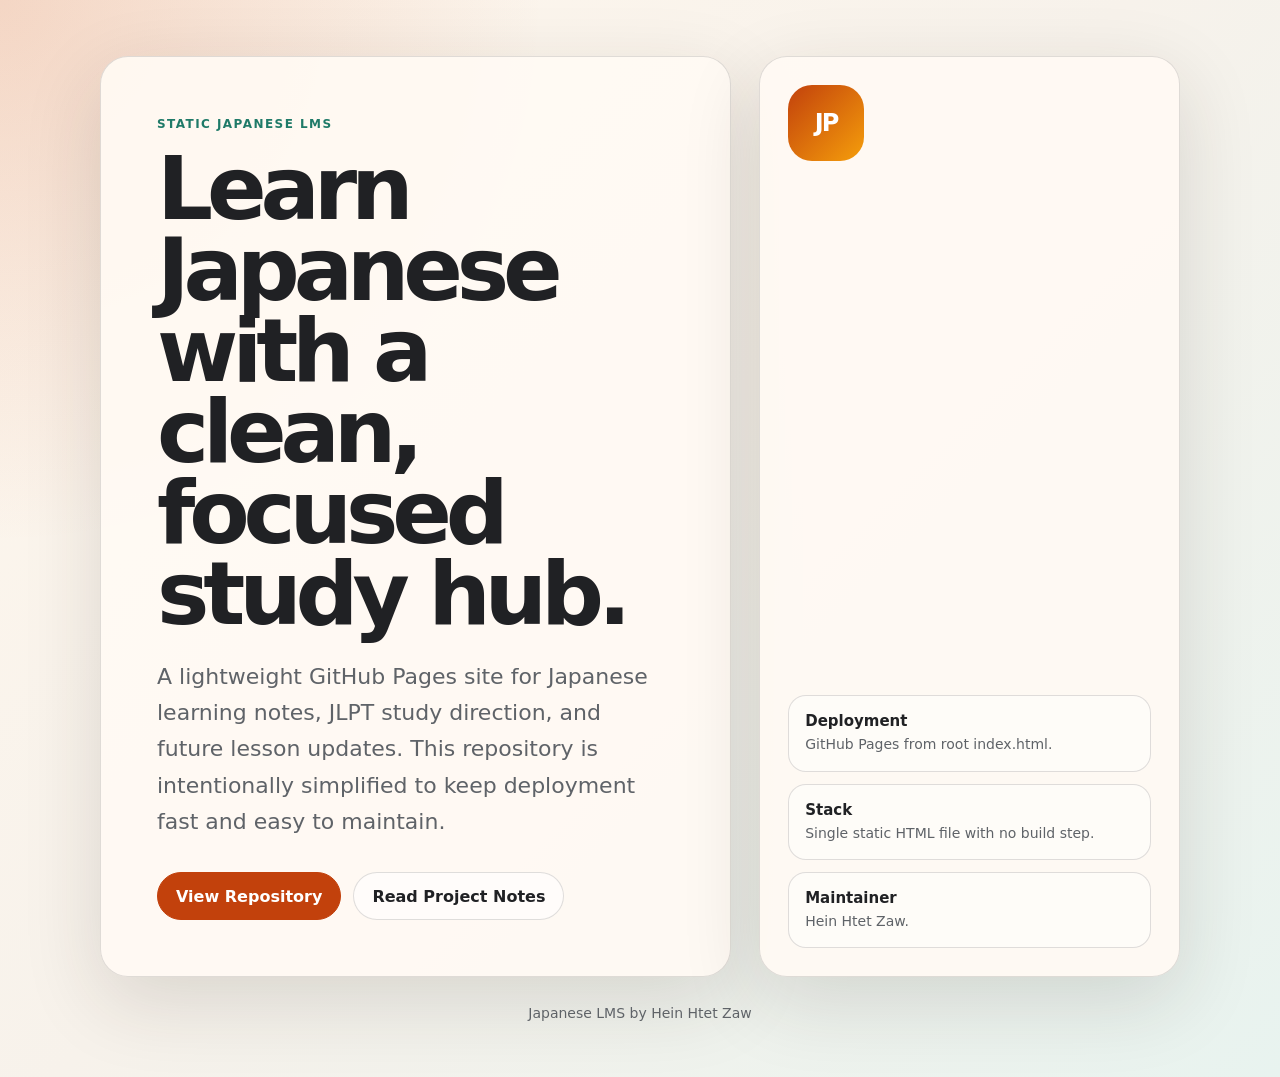
==== index.html @ 74afe150 "Simplify repository for static Pages deployment" ====
<!doctype html>
<html lang="en">
  <head>
    <meta charset="utf-8" />
    <meta name="viewport" content="width=device-width, initial-scale=1" />
    <title>Japanese LMS</title>
    <style>
      :root {
        color-scheme: light dark;
        --bg: #f7f2eb;
        --panel: #fffaf4;
        --ink: #202124;
        --muted: #5f6368;
        --accent: #c2410c;
        --accent-2: #1f7a68;
        --line: rgba(32, 33, 36, 0.14);
      }

      * { box-sizing: border-box; }

      body {
        margin: 0;
        min-height: 100vh;
        font-family: Inter, ui-sans-serif, system-ui, -apple-system, BlinkMacSystemFont, "Segoe UI", sans-serif;
        color: var(--ink);
        background:
          radial-gradient(circle at top left, rgba(194, 65, 12, 0.18), transparent 34rem),
          linear-gradient(135deg, #fff7ed 0%, var(--bg) 48%, #e8f3ef 100%);
      }

      main {
        width: min(1080px, calc(100% - 32px));
        margin: 0 auto;
        padding: 56px 0;
      }

      .hero {
        display: grid;
        gap: 28px;
        grid-template-columns: minmax(0, 1.2fr) minmax(280px, 0.8fr);
        align-items: stretch;
      }

      .card {
        border: 1px solid var(--line);
        border-radius: 28px;
        background: color-mix(in srgb, var(--panel) 92%, transparent);
        box-shadow: 0 24px 80px rgba(45, 34, 25, 0.14);
      }

      .intro { padding: clamp(28px, 5vw, 56px); }

      .eyebrow {
        display: inline-flex;
        gap: 8px;
        align-items: center;
        margin: 0 0 18px;
        color: var(--accent-2);
        font-weight: 800;
        letter-spacing: 0.12em;
        text-transform: uppercase;
        font-size: 12px;
      }

      h1 {
        margin: 0;
        max-width: 780px;
        font-size: clamp(42px, 8vw, 88px);
        line-height: 0.92;
        letter-spacing: -0.07em;
      }

      .summary {
        margin: 24px 0 0;
        max-width: 650px;
        color: var(--muted);
        font-size: clamp(17px, 2.4vw, 22px);
        line-height: 1.65;
      }

      .actions {
        display: flex;
        flex-wrap: wrap;
        gap: 12px;
        margin-top: 32px;
      }

      .button {
        display: inline-flex;
        align-items: center;
        justify-content: center;
        min-height: 48px;
        padding: 0 18px;
        border-radius: 999px;
        text-decoration: none;
        font-weight: 800;
        border: 1px solid var(--line);
      }

      .primary { color: #fff; background: var(--accent); border-color: var(--accent); }
      .secondary { color: var(--ink); background: rgba(255, 255, 255, 0.55); }

      .side {
        padding: 28px;
        display: flex;
        flex-direction: column;
        justify-content: space-between;
        gap: 24px;
      }

      .mark {
        width: 76px;
        height: 76px;
        display: grid;
        place-items: center;
        border-radius: 24px;
        color: #fff;
        background: linear-gradient(135deg, var(--accent), #f59e0b);
        font-weight: 900;
        font-size: 24px;
        letter-spacing: -0.08em;
      }

      .facts {
        display: grid;
        gap: 12px;
        margin: 0;
        padding: 0;
        list-style: none;
      }

      .facts li {
        padding: 16px;
        border: 1px solid var(--line);
        border-radius: 18px;
        background: rgba(255, 255, 255, 0.46);
      }

      .facts strong { display: block; font-size: 15px; }
      .facts span { display: block; margin-top: 4px; color: var(--muted); font-size: 14px; line-height: 1.45; }

      footer {
        margin-top: 28px;
        color: var(--muted);
        font-size: 14px;
        text-align: center;
      }

      @media (max-width: 760px) {
        main { padding: 28px 0; }
        .hero { grid-template-columns: 1fr; }
        .intro, .side { padding: 24px; }
      }
    </style>
  </head>
  <body>
    <main>
      <section class="hero" aria-label="Japanese LMS overview">
        <div class="card intro">
          <p class="eyebrow">Static Japanese LMS</p>
          <h1>Learn Japanese with a clean, focused study hub.</h1>
          <p class="summary">
            A lightweight GitHub Pages site for Japanese learning notes, JLPT study direction, and future lesson updates.
            This repository is intentionally simplified to keep deployment fast and easy to maintain.
          </p>
          <div class="actions">
            <a class="button primary" href="https://github.com/mine969/japanese-lms">View Repository</a>
            <a class="button secondary" href="README.md">Read Project Notes</a>
          </div>
        </div>

        <aside class="card side">
          <div class="mark">JP</div>
          <ul class="facts">
            <li><strong>Deployment</strong><span>GitHub Pages from root index.html.</span></li>
            <li><strong>Stack</strong><span>Single static HTML file with no build step.</span></li>
            <li><strong>Maintainer</strong><span>Hein Htet Zaw.</span></li>
          </ul>
        </aside>
      </section>
      <footer>Japanese LMS by Hein Htet Zaw</footer>
    </main>
  </body>
</html>
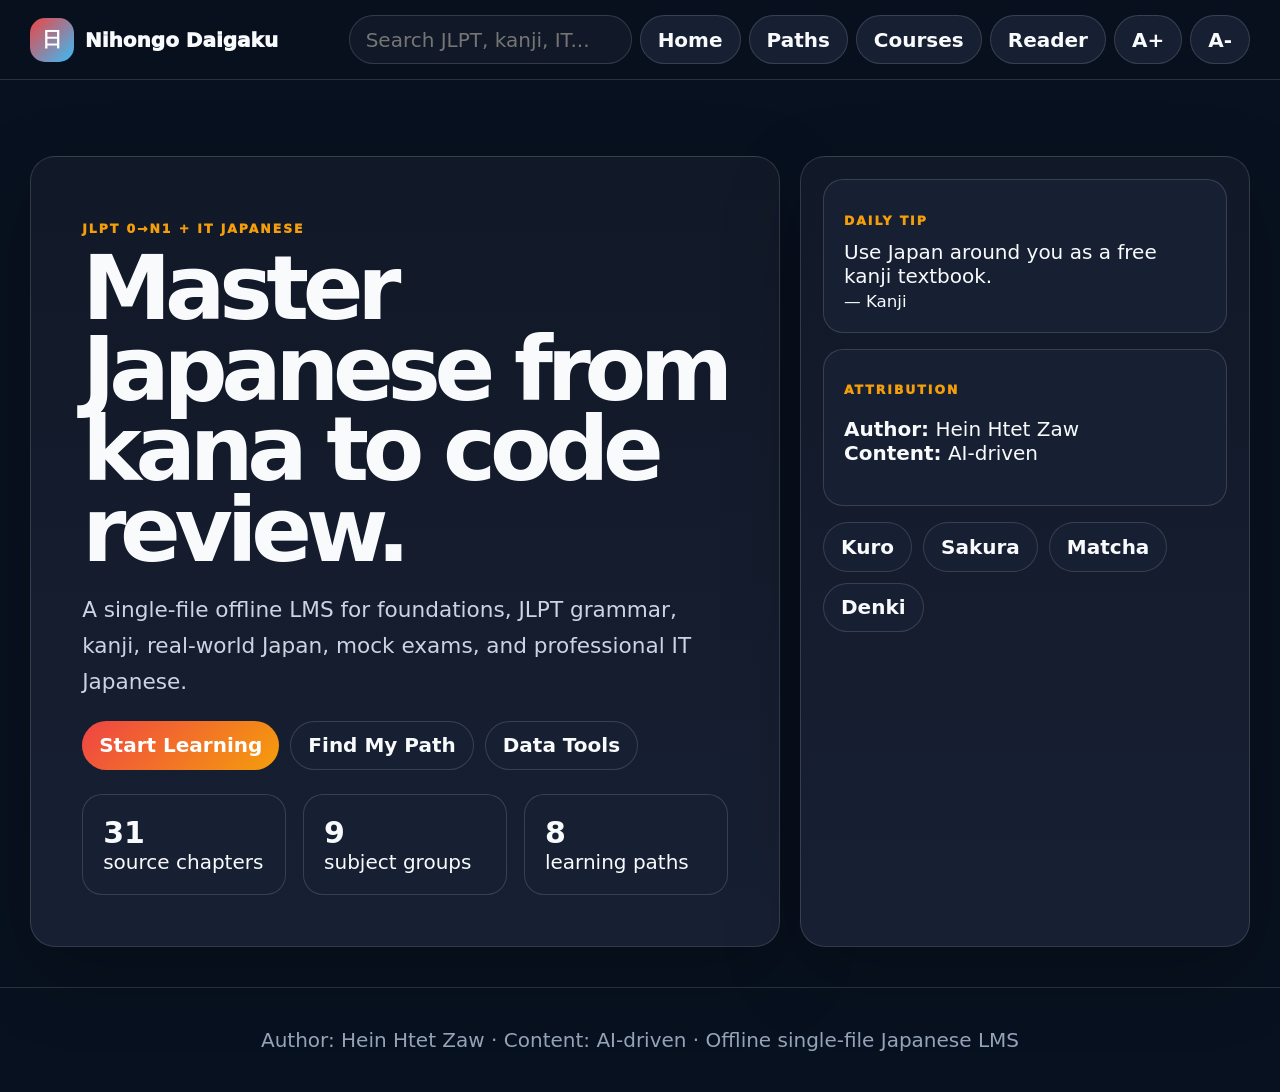
==== commit d1379fc3: "Build standalone Japanese LMS app" ====
--- a/index.html
+++ b/index.html
@@ -1,184 +1,13 @@
-<!doctype html>
-<html lang="en">
-  <head>
-    <meta charset="utf-8" />
-    <meta name="viewport" content="width=device-width, initial-scale=1" />
-    <title>Japanese LMS</title>
-    <style>
-      :root {
-        color-scheme: light dark;
-        --bg: #f7f2eb;
-        --panel: #fffaf4;
-        --ink: #202124;
-        --muted: #5f6368;
-        --accent: #c2410c;
-        --accent-2: #1f7a68;
-        --line: rgba(32, 33, 36, 0.14);
-      }
-
-      * { box-sizing: border-box; }
-
-      body {
-        margin: 0;
-        min-height: 100vh;
-        font-family: Inter, ui-sans-serif, system-ui, -apple-system, BlinkMacSystemFont, "Segoe UI", sans-serif;
-        color: var(--ink);
-        background:
-          radial-gradient(circle at top left, rgba(194, 65, 12, 0.18), transparent 34rem),
-          linear-gradient(135deg, #fff7ed 0%, var(--bg) 48%, #e8f3ef 100%);
-      }
-
-      main {
-        width: min(1080px, calc(100% - 32px));
-        margin: 0 auto;
-        padding: 56px 0;
-      }
-
-      .hero {
-        display: grid;
-        gap: 28px;
-        grid-template-columns: minmax(0, 1.2fr) minmax(280px, 0.8fr);
-        align-items: stretch;
-      }
-
-      .card {
-        border: 1px solid var(--line);
-        border-radius: 28px;
-        background: color-mix(in srgb, var(--panel) 92%, transparent);
-        box-shadow: 0 24px 80px rgba(45, 34, 25, 0.14);
-      }
-
-      .intro { padding: clamp(28px, 5vw, 56px); }
-
-      .eyebrow {
-        display: inline-flex;
-        gap: 8px;
-        align-items: center;
-        margin: 0 0 18px;
-        color: var(--accent-2);
-        font-weight: 800;
-        letter-spacing: 0.12em;
-        text-transform: uppercase;
-        font-size: 12px;
-      }
-
-      h1 {
-        margin: 0;
-        max-width: 780px;
-        font-size: clamp(42px, 8vw, 88px);
-        line-height: 0.92;
-        letter-spacing: -0.07em;
-      }
-
-      .summary {
-        margin: 24px 0 0;
-        max-width: 650px;
-        color: var(--muted);
-        font-size: clamp(17px, 2.4vw, 22px);
-        line-height: 1.65;
-      }
-
-      .actions {
-        display: flex;
-        flex-wrap: wrap;
-        gap: 12px;
-        margin-top: 32px;
-      }
-
-      .button {
-        display: inline-flex;
-        align-items: center;
-        justify-content: center;
-        min-height: 48px;
-        padding: 0 18px;
-        border-radius: 999px;
-        text-decoration: none;
-        font-weight: 800;
-        border: 1px solid var(--line);
-      }
-
-      .primary { color: #fff; background: var(--accent); border-color: var(--accent); }
-      .secondary { color: var(--ink); background: rgba(255, 255, 255, 0.55); }
-
-      .side {
-        padding: 28px;
-        display: flex;
-        flex-direction: column;
-        justify-content: space-between;
-        gap: 24px;
-      }
-
-      .mark {
-        width: 76px;
-        height: 76px;
-        display: grid;
-        place-items: center;
-        border-radius: 24px;
-        color: #fff;
-        background: linear-gradient(135deg, var(--accent), #f59e0b);
-        font-weight: 900;
-        font-size: 24px;
-        letter-spacing: -0.08em;
-      }
-
-      .facts {
-        display: grid;
-        gap: 12px;
-        margin: 0;
-        padding: 0;
-        list-style: none;
-      }
-
-      .facts li {
-        padding: 16px;
-        border: 1px solid var(--line);
-        border-radius: 18px;
-        background: rgba(255, 255, 255, 0.46);
-      }
-
-      .facts strong { display: block; font-size: 15px; }
-      .facts span { display: block; margin-top: 4px; color: var(--muted); font-size: 14px; line-height: 1.45; }
-
-      footer {
-        margin-top: 28px;
-        color: var(--muted);
-        font-size: 14px;
-        text-align: center;
-      }
-
-      @media (max-width: 760px) {
-        main { padding: 28px 0; }
-        .hero { grid-template-columns: 1fr; }
-        .intro, .side { padding: 24px; }
-      }
-    </style>
-  </head>
-  <body>
-    <main>
-      <section class="hero" aria-label="Japanese LMS overview">
-        <div class="card intro">
-          <p class="eyebrow">Static Japanese LMS</p>
-          <h1>Learn Japanese with a clean, focused study hub.</h1>
-          <p class="summary">
-            A lightweight GitHub Pages site for Japanese learning notes, JLPT study direction, and future lesson updates.
-            This repository is intentionally simplified to keep deployment fast and easy to maintain.
-          </p>
-          <div class="actions">
-            <a class="button primary" href="https://github.com/mine969/japanese-lms">View Repository</a>
-            <a class="button secondary" href="README.md">Read Project Notes</a>
-          </div>
-        </div>
-
-        <aside class="card side">
-          <div class="mark">JP</div>
-          <ul class="facts">
-            <li><strong>Deployment</strong><span>GitHub Pages from root index.html.</span></li>
-            <li><strong>Stack</strong><span>Single static HTML file with no build step.</span></li>
-            <li><strong>Maintainer</strong><span>Hein Htet Zaw.</span></li>
-          </ul>
-        </aside>
-      </section>
-      <footer>Japanese LMS by Hein Htet Zaw</footer>
-    </main>
-  </body>
-</html>
+<!doctype html><html lang="en" data-theme="kuro"><head><meta charset="utf-8"><meta name="viewport" content="width=device-width,initial-scale=1"><meta name="theme-color" content="#111827" id="themeColorMeta"><title>Nihongo Daigaku | JLPT + IT Japanese LMS</title><style>
+html{font-size:20px}*{box-sizing:border-box}body{margin:0;font-family:Inter,ui-sans-serif,system-ui,-apple-system,"Segoe UI",sans-serif;background:var(--bg);color:var(--tx)}:root,[data-theme=kuro]{--bg:#08111f;--pa:#111827;--pb:#172033;--tx:#f8fafc;--mu:#cbd5e1;--so:#94a3b8;--ln:rgba(255,255,255,.14);--ac:#ef4444;--a2:#f59e0b;--a3:#38bdf8;--cd:#050816}[data-theme=sakura]{--bg:#fff7f7;--pa:#fff;--pb:#fff1f2;--tx:#321827;--mu:#6b3349;--so:#8b5f70;--ln:rgba(136,19,55,.18);--ac:#e11d48;--a2:#f97316;--a3:#7c3aed;--cd:#fff1f2}[data-theme=matcha]{--bg:#eef7ef;--pa:#fbfffb;--pb:#e2f4e8;--tx:#10251a;--mu:#315c41;--so:#527b61;--ln:rgba(16,88,48,.18);--ac:#15803d;--a2:#ca8a04;--a3:#0f766e;--cd:#e9f7ed}[data-theme=denki]{--bg:#07111f;--pa:#0f1d31;--pb:#13243d;--tx:#ecfeff;--mu:#bae6fd;--so:#7dd3fc;--ln:rgba(125,211,252,.18);--ac:#22d3ee;--a2:#a3e635;--a3:#facc15;--cd:#020617}a{color:inherit}.skip-link{position:absolute;left:12px;top:-80px;background:var(--ac);color:#fff;padding:.6rem .9rem;border-radius:999px;z-index:9}.skip-link:focus{top:12px}button,.btn,input,textarea{font:inherit}button,.btn{cursor:pointer;border:1px solid var(--ln);border-radius:999px;background:var(--pb);color:var(--tx);padding:.58rem .85rem;font-weight:800;text-decoration:none}button:hover,.btn:hover{border-color:var(--ac)}button:focus-visible,a:focus-visible,input:focus-visible,textarea:focus-visible{outline:3px solid var(--a3);outline-offset:3px}.primary{background:linear-gradient(135deg,var(--ac),var(--a2));color:#fff;border:0}.page{display:none;min-height:100vh}.page.active{display:block}.wrap{width:min(1220px,calc(100% - 36px));margin:auto}.top{position:sticky;top:0;z-index:5;background:color-mix(in srgb,var(--bg) 88%,transparent);backdrop-filter:blur(16px);border-bottom:1px solid var(--ln)}.top .wrap{display:flex;gap:.7rem;justify-content:space-between;align-items:center;padding:.75rem 0}.brand{font-weight:950;display:flex;gap:.55rem;align-items:center}.mark{width:2.2rem;height:2.2rem;border-radius:.75rem;display:grid;place-items:center;background:linear-gradient(135deg,var(--ac),var(--a3));color:#fff}.nav{display:flex;gap:.4rem;flex-wrap:wrap;justify-content:flex-end}.search{border:1px solid var(--ln);border-radius:999px;background:var(--pa);color:var(--tx);padding:.58rem .8rem;min-width:13rem}.hero{padding:3.8rem 0 2rem;display:grid;grid-template-columns:1.25fr .75fr;gap:1rem}.card{background:linear-gradient(180deg,var(--pa),var(--pb));border:1px solid var(--ln);border-radius:1.25rem;box-shadow:0 26px 80px rgba(0,0,0,.22)}.panel{padding:1.1rem}.hero-main{padding:clamp(1.4rem,4vw,3rem)}.eyebrow{color:var(--a2);font-size:.62rem;font-weight:950;text-transform:uppercase;letter-spacing:.16em}.hero h1{font-size:clamp(2.25rem,7vw,5rem);line-height:.9;letter-spacing:-.07em;margin:.2rem 0}.lead{color:var(--mu);font-size:1.08rem;line-height:1.65}.row{display:flex;gap:.55rem;flex-wrap:wrap}.stats,.grid{display:grid;grid-template-columns:repeat(3,1fr);gap:.85rem}.stat,.tip{padding:1rem;border:1px solid var(--ln);border-radius:1rem;background:var(--pb)}.stat b{display:block;font-size:1.5rem}.course-card{padding:1rem;position:relative;overflow:hidden}.course-card:before{content:"";position:absolute;right:-3rem;bottom:-4rem;width:9rem;height:9rem;border-radius:50%;background:var(--c,var(--ac));opacity:.2}.progress-line{height:.42rem;background:var(--ln);border-radius:999px;overflow:hidden}.progress-line span{display:block;height:100%;background:linear-gradient(90deg,var(--ac),var(--a2))}.quiz-layout,.reader-layout{display:grid;grid-template-columns:310px 1fr;gap:1rem;padding:1rem 0 3rem}.path-list,.chapter-list{display:grid;gap:.4rem}.path-item,.chapter-link{text-align:left;border-radius:.8rem}.reader-sidebar{position:sticky;top:4.5rem;max-height:calc(100vh - 5rem);overflow:auto;align-self:start}.reader-shell{padding:1.1rem;max-width:980px;margin:auto}.reader-toolbar{display:flex;justify-content:space-between;gap:.7rem;flex-wrap:wrap}.reader-content{font-size:20px;line-height:1.85}.reader-content p,.reader-content li{color:var(--mu)}.reader-content h1,.reader-content h2,.reader-content h3{line-height:1.12;letter-spacing:-.03em}.reader-content img{max-width:100%;height:auto}.reader-content table{width:100%;display:block;overflow:auto;border-collapse:collapse}.reader-content td,.reader-content th{border:1px solid var(--ln);padding:.4rem}.reader-content blockquote{border-left:.25rem solid var(--ac);background:var(--pb);margin:1rem 0;padding:.4rem 1rem;border-radius:.6rem}.code-wrap{position:relative;margin:1rem 0}.copy-code{position:absolute;right:.4rem;top:.4rem;padding:.25rem .5rem;font-size:.7rem}.code-with-nums{display:grid;grid-template-columns:auto 1fr;background:var(--cd);border:1px solid var(--ln);border-radius:.8rem;overflow:auto}.code-gutter{margin:0;padding:1rem .6rem;color:var(--so);border-right:1px solid var(--ln);text-align:right;user-select:none}.code-main,.plain-code{margin:0;padding:1rem;overflow:auto;background:var(--cd);border-radius:.8rem}.code-main code,.plain-code code{white-space:pre;font-family:Consolas,"Cascadia Code",monospace;font-size:.82rem;color:var(--mu)}.footer{text-align:center;color:var(--so);border-top:1px solid var(--ln);padding:2rem 0}.overlay,.drawer{position:fixed;inset:0;background:rgba(0,0,0,.55);display:none;z-index:20}.open{display:block}.modal,.drawer-panel{background:var(--pa);border:1px solid var(--ln);border-radius:1rem;padding:1rem;box-shadow:0 26px 80px rgba(0,0,0,.25)}.modal{width:min(520px,calc(100% - 2rem));margin:10vh auto}.drawer-panel{position:absolute;right:1rem;top:1rem;bottom:1rem;width:min(520px,calc(100% - 2rem));overflow:auto}.toast{position:fixed;right:1rem;bottom:1rem;background:var(--pa);border:1px solid var(--ln);padding:.75rem 1rem;border-radius:1rem;display:none;z-index:30}.toast.show{display:block}.install{display:none;margin-top:1rem}.install.visible{display:block}.toc{padding:.8rem;border:1px solid var(--ln);border-radius:.8rem;background:var(--pb);margin:1rem 0}mark.srch-hl{background:var(--a2);color:#111}.srch-hl.current{outline:3px solid var(--ac)}
+@media(max-width:900px){.hero,.grid,.quiz-layout,.reader-layout{grid-template-columns:1fr}.reader-sidebar{position:static;max-height:none}.stats{grid-template-columns:1fr}.search{min-width:9rem}}@media(max-width:767px){html{font-size:17px}.reader-content{font-size:20px}}@media(max-width:420px){html{font-size:15px}.wrap{width:calc(100% - 22px)}.hero-main,.panel,.reader-shell{padding:1rem}.reader-content{font-size:20px}}@media print{.top,.reader-sidebar,.reader-toolbar,.footer,.skip-link,.toast,.drawer,.overlay{display:none!important}.page{display:block!important}.reader-layout{display:block}.reader-shell,.wrap{width:100%;max-width:none}.card{box-shadow:none;border:0}.reader-content{color:#000}}
+</style></head><body><a class="skip-link" href="#main-content">Skip to content</a><nav class="top"><div class="wrap"><div class="brand"><span class="mark">日</span><span>Nihongo Daigaku</span></div><div class="nav"><input id="globalSearch" class="search" type="search" placeholder="Search JLPT, kanji, IT..."><button onclick="App.goTo('home')">Home</button><button onclick="App.goTo('quiz')">Paths</button><button onclick="App.goTo('courses')">Courses</button><button onclick="Reader.openFirst()">Reader</button><button onclick="EHU_RCtrl.adjFont(1)">A+</button><button onclick="EHU_RCtrl.adjFont(-1)">A-</button></div></div></nav><main id="main-content">
+<section id="page-home" class="page"><div class="wrap"><div class="hero"><div class="card hero-main"><p class="eyebrow">JLPT 0→N1 + IT Japanese</p><h1>Master Japanese from kana to code review.</h1><p class="lead">A single-file offline LMS for foundations, JLPT grammar, kanji, real-world Japan, mock exams, and professional IT Japanese.</p><div class="row"><button class="primary" onclick="Reader.openFirst()">Start Learning</button><button onclick="App.goTo('quiz')">Find My Path</button><button onclick="EHU_DataPanel.toggle()">Data Tools</button></div><div id="dataActions" class="row" style="display:none;margin-top:1rem"><button onclick="EHU_Data.exportProgress()">Export</button><label class="btn">Import <input type="file" hidden onchange="EHU_Data.importProgress(this)"></label><button onclick="EHU_Data.confirmReset()">Reset</button></div><div class="stats" style="margin-top:1.2rem"><div class="stat"><b>31</b><span>source chapters</span></div><div class="stat"><b>9</b><span>subject groups</span></div><div class="stat"><b>8</b><span>learning paths</span></div></div><div id="pwaInstallBanner" class="install card panel"><b>Install offline app</b><p>Save this LMS to your device.</p><button onclick="EHU_PWA.install()">Install</button><button onclick="EHU_PWA.dismiss()">Dismiss</button></div></div><aside class="card panel"><div class="tip"><p class="eyebrow">Daily Tip</p><div id="dailyTipText"></div><small id="dailyTipSource"></small></div><div class="tip" style="margin-top:.8rem"><p class="eyebrow">Attribution</p><p><b>Author:</b> Hein Htet Zaw<br><b>Content:</b> AI-driven</p></div><div class="row" style="margin-top:.8rem"><button onclick="EHU_Accent.setTheme('kuro')">Kuro</button><button onclick="EHU_Accent.setTheme('sakura')">Sakura</button><button onclick="EHU_Accent.setTheme('matcha')">Matcha</button><button onclick="EHU_Accent.setTheme('denki')">Denki</button></div></aside></div><div id="recentWrap" class="grid"></div></div></section>
+<section id="page-quiz" class="page"><div class="wrap quiz-layout"><aside class="card panel"><p class="eyebrow">8 Learning Paths</p><div id="pathList" class="path-list"></div></aside><div class="card panel"><h1>Choose your mission</h1><p class="lead">Answer three quick questions and get a recommended Japanese route.</p><div id="quizBox"></div></div></div></section>
+<section id="page-courses" class="page"><div class="wrap"><div class="panel"><h1>Course Library</h1><p class="lead">Foundations, JLPT N5-N1, real-world supplements, IT Professional Japanese, and mock exams.</p></div><div id="coursesGrid" class="grid"></div></div></section>
+<section id="page-reader" class="page"><div class="wrap reader-layout"><aside class="card reader-sidebar panel"><div class="row"><button onclick="App.goTo('courses')">Courses</button><button onclick="EHU_BNL.open('bookmarks')">Saved</button><button onclick="EHU_KS.open()">?</button></div><input id="chapterSearchInput" class="search" style="width:100%;margin:.8rem 0" placeholder="Search current chapter" oninput="EHU_ChSearch.search(this.value)"><div id="readerList" class="chapter-list"></div></aside><article class="card reader-shell"><div class="reader-toolbar"><div><p class="eyebrow" id="readerMeta">Reader</p><h1 id="readerTitle">Select a lesson</h1></div><div class="row"><button id="chCompleteBtn" onclick="EHU_Progress.toggle(Reader.currentPath)">Mark Complete</button><button id="chBookmarkBtn" onclick="EHU_Bookmarks.toggleCurrent()">Bookmark</button><button onclick="EHU_Notes.open()">Notes</button><button onclick="EHU_RCtrl.adjFont(1)">A+</button><button onclick="EHU_RCtrl.adjFont(-1)">A-</button></div></div><div id="tocBox"></div><div id="readerContent" class="reader-content"></div></article></div></section></main>
+<footer class="footer"><div class="wrap">Author: Hein Htet Zaw · Content: AI-driven · Offline single-file Japanese LMS</div></footer><div id="toast" class="toast"></div><div id="ehuConfirmOverlay" class="overlay"><div class="modal"><h2 id="ehuConfirmTitle"></h2><p id="ehuConfirmDesc"></p><button id="ehuConfirmOk">OK</button><button onclick="EHU_Confirm.cancel()">Cancel</button></div></div><div id="notesPanel" class="drawer"><div class="drawer-panel"><h2>Chapter Notes</h2><textarea id="notesTextarea" style="width:100%;min-height:240px"></textarea><div class="row"><button onclick="EHU_Notes.save()">Save</button><button onclick="EHU_Notes.close()">Close</button></div></div></div><div id="bnlOverlay" class="drawer"><div class="drawer-panel"><h2>Saved Learning</h2><div class="row"><button id="bnlTabBm" onclick="EHU_BNL.switchTab('bookmarks')">Bookmarks</button><button id="bnlTabNt" onclick="EHU_BNL.switchTab('notes')">Notes</button><button onclick="EHU_BNL.close()">Close</button></div><div id="bnlBody"></div></div></div><div id="ksOverlay" class="overlay"><div class="modal"><h2>Keyboard shortcuts</h2><p>/ search · j/k next/previous · b bookmark · n notes · Escape close</p><button onclick="EHU_KS.close()">Close</button></div></div>
+<script type="application/json" id="ehu-embedded-markdown">{"curriculum/curriculum-structure-map-md.md": "# [01/31] CURRICULUM_STRUCTURE_MAP.md\n████████████████████████████████████████████████████████████████████████\n\n# 日本語大学 — CURRICULUM STRUCTURE MAP\n## MAIN (JLPT Pass Track) vs OPTIONAL (Real-World Track)\n\n**How to use this document:**\n- 🟦 **MAIN** = Required to pass JLPT. Study these first.\n- 🟩 **OPTIONAL** = Real-world Japanese. Study after JLPT lessons or in parallel.\n- Each level shows exactly what the JLPT tests + which file contains it.\n\n---\n\n# ══════════════════════════════════════════\n# PRE-JLPT FOUNDATIONS\n# ══════════════════════════════════════════\n\n| ID | Content | Track | File | Est. Hours |\n|----|---------|-------|------|-----------|\n| F01 | Writing systems overview | 🟦 MAIN | FOUNDATIONS_complete.md | 1 hr |\n| F02 | Hiragana complete | 🟦 MAIN | FOUNDATIONS_complete.md | 10 hrs |\n| F03 | Katakana complete | 🟦 MAIN | FOUNDATIONS_complete.md | 8 hrs |\n| F04 | Pronunciation & Pitch Accent | 🟦 MAIN | FOUNDATIONS_complete.md | 5 hrs |\n| F05 | Japanese IME input | 🟦 MAIN | FOUNDATIONS_complete.md | 2 hrs |\n| F06 | Kanji intro: radicals, stroke order | 🟦 MAIN | FOUNDATIONS_complete.md | 5 hrs |\n| F07 | Survival Japanese 50 phrases | 🟩 OPTIONAL | FOUNDATIONS_complete.md | 2 hrs |\n\n---\n\n# ══════════════════════════════════════════\n# N5 LEVEL — TARGET: PASS JLPT N5\n# ══════════════════════════════════════════\n\n## N5 JLPT Requirements\n- **Vocabulary target:** ~800 words\n- **Kanji target:** 80 characters\n- **Grammar target:** 60+ patterns\n- **Pass score:** 80/180 (with section minimums: Language 38, Reading 38, Listening 19)\n\n## N5 MAIN Lessons (Required for JLPT Pass)\n\n| ID | Content | Grammar Focus | JLPT Weight | File |\n|----|---------|--------------|-------------|------|\n| N5-M01-L01 | Self-introduction: は・です・か・の | ★★★★★ | 文字語彙+文法 | N5_M1_L1 |\n| N5-M01-L02 | Numbers, Time, Demonstratives | ★★★★★ | 文字語彙 | N5_M1_L2 |\n| N5-M01-L03 | Verbs: ます/ません form, を/で/へ | ★★★★★ | 文法 | N5_M1_L3 |\n| N5-M01-L04 | は vs が | ★★★★★ | 文法 | N5_M1_L4 |\n| N5-M01-L05 | い-adjective conjugation | ★★★★★ | 文法 | N5_M1_L5 |\n| N5-M01-L06 | な-adjective conjugation | ★★★★★ | 文法 | N5_M1_L6-L10 |\n| N5-M01-L07 | います/あります + に/で location | ★★★★★ | 文法 | N5_M1_L6-L10 |\n| N5-M01-L08 | て-form + ～ています | ★★★★★ | 文法 | N5_M1_L6-L10 |\n| N5-M01-L09 | Past tense ました/ませんでした | ★★★★★ | 文法 | N5_M1_L6-L10 |\n| N5-M01-L10 | ～たい/ほしい/てください | ★★★★★ | 文法 | N5_M1_L6-L10 |\n| N5-M01-L11 | Potential form + ことができる | ★★★★☆ | 文法 | N5_M1_L11-L20 |\n| N5-M01-L12 | あげる/くれる/もらう | ★★★★☆ | 文法 | N5_M1_L11-L20 |\n| N5-M01-L13 | Frequency/degree adverbs | ★★★★☆ | 文法 | N5_M1_L11-L20 |\n| N5-M01-L14 | Counters | ★★★★☆ | 文字語彙 | N5_M1_L11-L20 |\n| N5-M01-L15 | Days/months/dates | ★★★★★ | 文字語彙 | N5_M1_L11-L20 |\n| N5-M01-L16 | Family vocabulary | ★★★☆☆ | 文字語彙 | N5_M1_L11-L20 |\n| N5-M01-L17 | Shopping/food transactions | ★★★☆☆ | 文字語彙 | N5_M1_L11-L20 |\n| N5-M01-L18 | Transport/directions | ★★★☆☆ | 文法+聴解 | N5_M1_L11-L20 |\n| N5-M01-L19 | Permission/prohibition/obligation | ★★★★★ | 文法 | N5_M1_L11-L20 |\n| N5-M01-L20 | Module 1 Review + Assessment | ★★★★★ | All | N5_M1_L11-L20 |\n| N5-M02-L01–L20 | Daily Life (たり、し、でしょう、ようになる…) | ★★★★★ | 文法 | N5_M2_* |\n| N5-M03-L01–L20 | Grammar extension (ば、なら、passive, causative intro) | ★★★★★ | 文法 | N5_M3_M4 |\n| N5-M04 | N5 Review + Mock Exam | ★★★★★ | All | N5_M3_M4 |\n\n## N5 OPTIONAL Lessons (Beyond JLPT)\n\n| ID | Content | File |\n|----|---------|------|\n| N5-OPT-01 | Convenience store scripts | SUPPLEMENT_A |\n| N5-OPT-02 | Onomatopoeia basics (30 items) | SUPPLEMENT_A |\n| N5-OPT-03 | Basic Kansai-ben recognition | SUPPLEMENT_A |\n| N5-OPT-04 | Festival & event vocabulary | SUPPLEMENT_I |\n| N5-OPT-05 | Anime/manga Japanese | SUPPLEMENT_E |\n\n---\n\n# ══════════════════════════════════════════\n# N4 LEVEL — TARGET: PASS JLPT N4\n# ══════════════════════════════════════════\n\n## N4 JLPT Requirements\n- **Vocabulary target:** ~1,500 words\n- **Kanji target:** 300 characters\n- **Grammar target:** ~100 patterns (N5 + N4 new)\n- **Pass score:** 90/180\n\n## N4 MAIN Lessons (JLPT Focused)\n\n| ID | Content | JLPT Weight | File |\n|----|---------|-------------|------|\n| N4-M01-L01 | Passive voice (direct + indirect suffering) | ★★★★★ | N4_complete |\n| N4-M01-L02 | Causative ～させる | ★★★★★ | N4_complete |\n| N4-M01-L02b | Causative-passive ～させられる | ★★★★★ | N4_complete |\n| N4-M01-L03 | ために/ように (purpose) | ★★★★★ | SUPPLEMENT_B |\n| N4-M01-L04 | ～てしまう | ★★★★★ | SUPPLEMENT_B |\n| N4-M01-L05 | ことにする/ことになる | ★★★★★ | SUPPLEMENT_B |\n| N4-M01-L06 | はずだ/べきだ | ★★★★★ | SUPPLEMENT_B |\n| N4-M01-L07 | ～てほしい | ★★★★☆ | SUPPLEMENT_B |\n| N4-M01-L08 | ～という | ★★★★★ | SUPPLEMENT_B |\n| N4-M01-L09 | ～つもり/予定 | ★★★★★ | SUPPLEMENT_B |\n| N4-M01-L10 | ～かどうか | ★★★★☆ | SUPPLEMENT_B |\n| N4-M01-L11 | ～ように言う/頼む | ★★★★☆ | SUPPLEMENT_B |\n| N4-M01-L12 | ～まま | ★★★★☆ | SUPPLEMENT_B |\n| N4-M01-L13 | ～ながら | ★★★★★ | SUPPLEMENT_B |\n| N4-M01-L14 | ～ばかり | ★★★★☆ | SUPPLEMENT_B |\n| N4-M01-L15 | ～だけ/しか～ない | ★★★★★ | SUPPLEMENT_B |\n| N4-M01-L16 | ～てある/ておく | ★★★★☆ | SUPPLEMENT_B |\n| N4-M02-L01 | Conditionals (と/ば/たら/なら comparison) | ★★★★★ | N4_complete |\n| N4-M02-L02 | ようだ/みたいだ/らしい (comparison) | ★★★★★ | N4_complete |\n| N4-M02-L03–L20 | に対して/について/によると/によって/にとって/として/さえ/わけだ/ところだ | ★★★★★ | N4_complete |\n| N4-M03-L01 | Vocabulary Set 1 (abstract nouns) | ★★★★★ | N4_complete |\n| N4-M03-L02–L20 | Vocabulary Sets 2–6 | ★★★★☆ | SUPPLEMENT_B |\n| N4-M04 | N4 Review + Mock Exam | ★★★★★ | N4_complete |\n\n## N4 OPTIONAL Lessons\n\n| ID | Content | File |\n|----|---------|------|\n| N4-OPT-01 | Izakaya culture + ordering | SUPPLEMENT_A |\n| N4-OPT-02 | Part-time job interview | SUPPLEMENT_A |\n| N4-OPT-03 | Male/female speech patterns | SUPPLEMENT_A |\n| N4-OPT-04 | 四字熟語 basics (20 items) | SUPPLEMENT_A |\n| N4-OPT-05 | ことわざ basics (15 items) | SUPPLEMENT_A |\n| N4-OPT-06 | Hospital/clinic language | SUPPLEMENT_A |\n\n---\n\n# ══════════════════════════════════════════\n# N3 LEVEL — TARGET: PASS JLPT N3\n# ══════════════════════════════════════════\n\n## N3 JLPT Requirements\n- **Vocabulary target:** ~3,500 words\n- **Kanji target:** 650 characters\n- **Grammar target:** ~170 patterns (cumulative)\n- **Pass score:** 95/180\n\n## N3 MAIN Lessons (JLPT Focused)\n\n| ID | Content | JLPT Weight | File |\n|----|---------|-------------|------|\n| N3-M01-L01 | Concessive: にもかかわらず/ものの/くせに/とはいえ | ★★★★★ | N3_complete |\n| N3-M01-L02 | Purpose/Result: からこそ/ことから/ことで/に伴って | ★★★★★ | N3_complete |\n| N3-M01-L03 | Listing: だけでなく/ばかりか/に加えて/そのうえ | ★★★★★ | SUPPLEMENT_C |\n| N3-M01-L04 | Occasion: に際して/にあたって | ★★★★☆ | SUPPLEMENT_C |\n| N3-M01-L05 | Contrast: 一方で/それに対して/とはいうものの | ★★★★★ | SUPPLEMENT_C |\n| N3-M01-L06 | Evidence: に違いない/とみられる/とされる | ★★★★★ | SUPPLEMENT_C |\n| N3-M01-L07 | Degree: ～ほど extended/さえ～ば/でさえ | ★★★★★ | SUPPLEMENT_C |\n| N3-M01-L08 | Limiting: を除いて/に限って/に限らず | ★★★★☆ | SUPPLEMENT_C |\n| N3-M01-L09 | Assertion: のではないか/とも考えられる | ★★★★★ | SUPPLEMENT_C |\n| N3-M01-L10 | Conditional: さえ～ば/でさえ | ★★★★☆ | SUPPLEMENT_C |\n| N3-M01-L11 | Reason: わけだ/わけにはいかない/わけではない | ★★★★★ | SUPPLEMENT_C |\n| N3-M01-L12 | Direction: ～てくる/～ていく extended | ★★★★★ | SUPPLEMENT_C |\n| N3-M01-L13 | Obligation: ないわけにはいかない/ずにはいられない | ★★★★☆ | SUPPLEMENT_C |\n| N3-M01-L14 | Based on: にそって/に基づいて | ★★★★☆ | SUPPLEMENT_C |\n| N3-M01-L15 | Definition: というのは/とは/ということは | ★★★★★ | SUPPLEMENT_C |\n| N3-M01-L16 | Interpretation: とみれば/ととれる | ★★★☆☆ | SUPPLEMENT_C |\n| N3-M01-L17 | Complex multi-clause sentences | ★★★★★ | SUPPLEMENT_C |\n| N3-M01-L18 | Discourse markers (essay/writing) | ★★★★★ | SUPPLEMENT_C |\n| N3-M01-L19 | Consolidation practice | ★★★★★ | SUPPLEMENT_C |\n| N3-M01-L20 | N3 M1 Assessment | ★★★★★ | SUPPLEMENT_C |\n| N3-M02-L01–L03 | Reading: news, opinion, data texts | ★★★★★ | N3_complete + SUPPLEMENT_C |\n| N3-M03-L01–L20 | Listening at natural speed (full transcripts) | ★★★★★ | N3_complete + SUPPLEMENT_H |\n| N3-M04-L01–L20 | N3 Review + Vocab sets + Mock Exam | ★★★★★ | SUPPLEMENT_G |\n\n## N3 OPTIONAL Lessons\n\n| ID | Content | File |\n|----|---------|------|\n| N3-OPT-01 | NHK Easy News reading practice | SUPPLEMENT_E |\n| N3-OPT-02 | Kansai-ben extended | SUPPLEMENT_E |\n| N3-OPT-03 | 四字熟語 advanced (30 more) | SUPPLEMENT_F |\n| N3-OPT-04 | ことわざ advanced (20 more) | SUPPLEMENT_F |\n| N3-OPT-05 | Cooking vocabulary | SUPPLEMENT_I |\n| N3-OPT-06 | Travel/tourism Japanese | SUPPLEMENT_I |\n| N3-OPT-07 | Festival/event vocabulary | SUPPLEMENT_I |\n\n---\n\n# ══════════════════════════════════════════\n# N2 LEVEL — TARGET: PASS JLPT N2\n# ══════════════════════════════════════════\n\n## N2 JLPT Requirements\n- **Vocabulary target:** ~6,000 words\n- **Kanji target:** 1,000 characters\n- **Grammar target:** ~240 patterns (cumulative)\n- **Pass score:** 90/180\n\n## N2 MAIN Lessons (JLPT Focused)\n\n| ID | Content | JLPT Weight | File |\n|----|---------|-------------|------|\n| N2-M01-L01 | Formal connectors: したがって/ゆえに/すなわち | ★★★★★ | N2_complete |\n| N2-M01-L02 | Conditionals: てはじめて/てこそ/に反して/に応じて/次第で | ★★★★★ | N2_complete |\n| N2-M01-L03 | かねる/かねない | ★★★★★ | N2_expanded |\n| N2-M01-L04 | ざるを得ない | ★★★★★ | N2_expanded |\n| N2-M01-L05 | ～上で/上に | ★★★★★ | N2_expanded |\n| N2-M01-L06 | において/における | ★★★★★ | N2_expanded |\n| N2-M01-L07 | に際して/にあたり (N2 level) | ★★★★☆ | N2_expanded |\n| N2-M01-L08 | に関わる | ★★★★☆ | N2_expanded |\n| N2-M01-L09 | ことなく | ★★★★☆ | N2_expanded |\n| N2-M01-L10 | にすぎない/に他ならない | ★★★★★ | N2_expanded |\n| N2-M01-L11 | をはじめ/をめぐって | ★★★★★ | N2_expanded |\n| N2-M01-L12 | ものだ/ものとする | ★★★★☆ | N2_expanded |\n| N2-M01-L13 | もかまわず/ながらも | ★★★★☆ | N2_expanded |\n| N2-M01-L14 | からといって/にしては | ★★★★★ | N2_expanded |\n| N2-M01-L15–L19 | ならではの/だけあって/を皮切りに/を契機に/を通じて/を問わず | ★★★★★ | N2_expanded |\n| N2-M01-L20 | N2 M1 Assessment | ★★★★★ | N2_expanded |\n| N2-M02-L01–L10 | Keigo full system + business situations | ★★★★★ | N2_complete + N2_expanded |\n| N2-M03-L01–L10 | Academic reading (500-700 word passages) | ★★★★★ | N2_complete + N2_expanded |\n| N2-M04 | N2 Review + Full Mock Exam | ★★★★★ | N2_complete |\n\n## N2 OPTIONAL Lessons\n\n| ID | Content | File |\n|----|---------|------|\n| N2-OPT-01 | Business meetings/presentations | SUPPLEMENT_D |\n| N2-OPT-02 | Job hunting 就活 | SUPPLEMENT_D |\n| N2-OPT-03 | IT/Medical/Legal vocabulary | SUPPLEMENT_D |\n| N2-OPT-04 | Academic thesis writing | SUPPLEMENT_E |\n| N2-OPT-05 | News broadcast language | SUPPLEMENT_E |\n| N2-OPT-06 | Political/electoral vocabulary | SUPPLEMENT_F |\n| N2-OPT-07 | Sports commentary | SUPPLEMENT_E |\n\n---\n\n# ══════════════════════════════════════════\n# N1 LEVEL — TARGET: PASS JLPT N1\n# ══════════════════════════════════════════\n\n## N1 JLPT Requirements\n- **Vocabulary target:** ~10,000 words\n- **Kanji target:** All 2,136 Jōyō kanji\n- **Grammar target:** ~310 patterns (cumulative)\n- **Pass score:** 100/180\n\n## N1 MAIN Lessons (JLPT Focused)\n\n| ID | Content | JLPT Weight | File |\n|----|---------|-------------|------|\n| N1-M01-L01 | いかん/はおろか/をもってすれば/ようものなら | ★★★★★ | N1_complete |\n| N1-M01-L02 | べく/たる/ごとく | ★★★★★ | N1_expanded |\n| N1-M01-L03 | ようものなら/たが最後/でもあるまいし | ★★★★★ | N1_complete + expanded |\n| N1-M01-L04 | にして/につけ/によらず | ★★★★★ | N1_expanded |\n| N1-M01-L05 | をおいてほかにない/ならではの | ★★★★☆ | N1_expanded |\n| N1-M01-L06–L10 | てやまない/にたえない/に難くない/をもって/をもってしても | ★★★★★ | N1_expanded |\n| N1-M01-L11–L15 | なしに/すら/だに/といわず/こそあれ | ★★★★☆ | N1_expanded |\n| N1-M01-L16–L19 | まじき/ゆえ/もさることながら/てしかるべき | ★★★★☆ | N1_expanded |\n| N1-M01-L20 | N1 M1 Full Assessment | ★★★★★ | N1_expanded |\n| N1-M02-L01–L10 | Literary Japanese + classical echoes | ★★★★★ | N1_complete + expanded |\n| N1-M03-L01 | Slang + internet Japanese (JLPT doesn't test but builds comprehension) | ★★★☆☆ | N1_complete |\n| N1-M04 | N1 Full Mock Exam | ★★★★★ | N1_complete |\n\n## N1 OPTIONAL Lessons\n\n| ID | Content | File |\n|----|---------|------|\n| N1-OPT-01 | Business Japanese (meeting + negotiation) | SUPPLEMENT_D |\n| N1-OPT-02 | Academic seminar language | SUPPLEMENT_E |\n| N1-OPT-03 | Classical Japanese (文語) deeper | SUPPLEMENT_G |\n| N1-OPT-04 | Internet/subculture vocabulary | SUPPLEMENT_E |\n| N1-OPT-05 | Regional dialects deeper | SUPPLEMENT_E/G |\n\n---\n\n# ══════════════════════════════════════════\n# OPTIONAL MODULES (ALL LEVELS)\n# Beyond JLPT — For Natural Japanese Fluency\n# ══════════════════════════════════════════\n\n| Module | Content | Best level to study | File |\n|--------|---------|-------------------|------|\n| OPT-LIFE-01 | Onomatopoeia 200+ | N3+ | SUPPLEMENT_A |\n| OPT-LIFE-02 | Real-world Japan life (conbini, izakaya, hospital, apartment) | N4+ | SUPPLEMENT_A |\n| OPT-LIFE-03 | Male/female/age speech patterns | N3+ | SUPPLEMENT_A |\n| OPT-LIFE-04 | Filler words + aizuchi | N3+ | SUPPLEMENT_A |\n| OPT-LIFE-05 | Kansai/Hakata/Tohoku/Okinawa dialects | N3+ | SUPPLEMENT_A + E + G |\n| OPT-BIZ-01 | Business meetings + presentations | N2+ | SUPPLEMENT_D |\n| OPT-BIZ-02 | Job hunting 就活 complete | N2+ | SUPPLEMENT_D |\n| OPT-BIZ-03 | IT/Medical/Legal/Finance vocabulary | N2+ | SUPPLEMENT_D |\n| OPT-BIZ-04 | Customer service 接客語 | N3+ | SUPPLEMENT_D |\n| OPT-MEDIA-01 | News broadcast Japanese | N3+ | SUPPLEMENT_E |\n| OPT-MEDIA-02 | Sports commentary (baseball/soccer/sumo) | N3+ | SUPPLEMENT_E |\n| OPT-MEDIA-03 | Twitter/LINE/TikTok/Discord Japanese | N3+ | SUPPLEMENT_E |\n| OPT-MEDIA-04 | Variety show / comedy | N3+ | SUPPLEMENT_E |\n| OPT-MEDIA-05 | Anime vs real Japanese | N3+ | SUPPLEMENT_E |\n| OPT-CULTURE-01 | Wedding/funeral/shrine/temple | N3+ | SUPPLEMENT_E |\n| OPT-CULTURE-02 | Political/electoral vocabulary | N2+ | SUPPLEMENT_F |\n| OPT-CULTURE-03 | Festival/event vocabulary | N3+ | SUPPLEMENT_I |\n| OPT-CULTURE-04 | Classical Japanese (文語) | N1 | SUPPLEMENT_G |\n| OPT-STUDY-01 | SRS/Anki methodology | Any level | SUPPLEMENT_F |\n| OPT-STUDY-02 | Shadowing guide | N3+ | SUPPLEMENT_F |\n| OPT-STUDY-03 | Pitch accent practice | N3+ | SUPPLEMENT_F |\n| OPT-STUDY-04 | JLPT test strategies | Per level | SUPPLEMENT_I |\n| OPT-STUDY-05 | Cultural immersion guide (Tokyo) | N3+ | SUPPLEMENT_I |\n| OPT-VOCAB-01 | 四字熟語 80 items | N3+ | SUPPLEMENT_A + F |\n| OPT-VOCAB-02 | ことわざ 50 items | N3+ | SUPPLEMENT_A + F |\n| OPT-VOCAB-03 | Cooking vocabulary | N3+ | SUPPLEMENT_I |\n| OPT-VOCAB-04 | Architecture/construction | N3+ | SUPPLEMENT_I |\n| OPT-VOCAB-05 | Fashion/shopping extended | N3+ | SUPPLEMENT_I |\n| OPT-VOCAB-06 | Travel/tourism | N3+ | SUPPLEMENT_I |\n\n---\n\n# RECOMMENDED STUDY PATHS\n\n## Path A — JLPT Only (Exam Focus)\n> Study ONLY the 🟦 MAIN lessons for your target level.\n> Use the mock exams to test readiness before exam day.\n> **Time: See roadmap in SUPPLEMENT_I.**\n\n## Path B — JLPT + Life in Japan (Balanced)\n> Study 🟦 MAIN lessons first → pass JLPT level → then add 🟩 OPTIONAL as needed.\n> **Recommended for students living in Japan (like you).**\n\n## Path C — Fluency First (Immersion Focus)\n> Study MAIN and OPTIONAL in parallel. Don't wait to finish one level before exploring the next.\n> Use massive input (anime, drama, manga) alongside structured study.\n> **Best for: long-term Japan residents with flexible timeline.**\n\n---\n\n> **For LMS build:** Create two separate learning paths in your LMS:\n> - **Path MAIN:** Only include 🟦 MAIN lesson SCORM units\n> - **Path FULL:** Include both MAIN and OPTIONAL, with OPTIONAL clearly labeled as \"enrichment\"\n\n\n\n████████████████████████████████████████████████████████████████████████", "foundations/foundations-complete-md.md": "# [02/31] FOUNDATIONS_complete.md\n████████████████████████████████████████████████████████████████████████\n\n# JLPT N5 → N1 Japanese Language Learning System\n## FOUNDATIONS TRACK — Before N5 Begins\n### Complete Pre-N5 Prerequisites\n\n**Level:** Pre-N5 (Zero to Ready)\n**Prerequisites:** None — this is the starting point\n**Estimated Study Time:** 40–60 hours\n**Goal:** Read Hiragana, Katakana fluently; understand pitch accent basics; produce intelligible Japanese sounds; type Japanese on any device\n\n---\n\n# Lesson F1 — The Japanese Writing Systems: An Overview\n\n**Lesson:** Foundations · F1 | **Est. Time:** 45 min\n\n## Learning Objectives\n1. Understand why Japanese has four writing systems.\n2. Know when each system is used.\n3. Understand the role of spaces (or lack thereof) in Japanese.\n4. Develop a learning strategy for the writing systems.\n\n## The Four Systems\n\n| System | Name | Count | Used for |\n|--------|------|-------|---------|\n| ひらがな | Hiragana | 46 basic + variants | Native Japanese words, grammatical endings, children's books |\n| カタカナ | Katakana | 46 basic + variants | Loanwords, foreign names, scientific terms, emphasis, sound effects |\n| 漢字 | Kanji | 2,136 Jōyō (常用) | Core vocabulary, nouns, verb/adj stems |\n| ローマ字 | Rōmaji | 26 letters | Input method, signage, abbreviations |\n\n**The Key Insight:** Japanese text is written without spaces. Word boundaries are determined by the reader's knowledge of vocabulary and grammar — which is why learning vocabulary and writing systems simultaneously is essential.\n\n**Example sentence analyzed:**\n> 私は東京に住んでいます。\n- 私 = Kanji (I / watashi)\n- は = Hiragana (topic particle)\n- 東京 = Kanji (Tokyo)\n- に = Hiragana (location particle)\n- 住んでいます = Kanji + Hiragana (live)\n- 。= Japanese period\n\n## Learning Strategy\n\n**Week 1–2:** Hiragana (all 46 + dakuten + combinations)\n**Week 3–4:** Katakana (all 46 + dakuten + combinations)\n**Concurrent:** Begin N5 kanji (日・本・人・月・火・水・木・金・土)\n**Never skip:** Do not use romaji as a crutch after week 2. Train yourself to read kana directly — romaji creates a harmful intermediary step.\n\n---\n\n# Lesson F2 — Hiragana Complete\n\n**Lesson:** Foundations · F2 | **Est. Time:** 10–15 hours (spread over 2 weeks)\n\n## Hiragana Chart — Full System\n\n### Row 1: あ行 (a-row)\n| Char | Romaji | Stroke count | Mnemonic |\n|------|--------|-------------|---------|\n| あ | a | 3 | An \"a\" shape with a hook |\n| い | i | 2 | Two vertical strokes like \"ii\" |\n| う | u | 2 | Looks like \"u\" with a curve |\n| え | e | 2 | Like \"e\" with a cross |\n| お | o | 3 | Circle with a cross and tail |\n\n### Row 2: か行 (ka-row)\n| Char | Romaji | Stroke count |\n|------|--------|-------------|\n| か | ka | 3 |\n| き | ki | 4 |\n| く | ku | 1 |\n| け | ke | 3 |\n| こ | ko | 2 |\n\n### Row 3: さ行 (sa-row)\n| Char | Romaji | Stroke count |\n|------|--------|-------------|\n| さ | sa | 3 |\n| し | shi | 1 |\n| す | su | 2 |\n| せ | se | 3 |\n| そ | so | 1 |\n\n### Row 4: た行 (ta-row)\n| Char | Romaji | Notes |\n|------|--------|-------|\n| た | ta | 4 strokes |\n| ち | chi | 2 strokes (NOT \"ti\") |\n| つ | tsu | 1 stroke (NOT \"tu\") |\n| て | te | 1 stroke |\n| と | to | 2 strokes |\n\n### Row 5: な行 (na-row)\n| な | な | nu | の | ね |\n|---|---|---|---|---|\n| na | ni | nu | ne | no |\n\n### Row 6: は行 (ha-row)\n| は | ひ | ふ | へ | ほ |\n|---|---|---|---|---|\n| ha | hi | fu | he | ho |\n> Note: は = ha, but as particle pronounced **wa**\n> Note: へ = he, but as particle pronounced **e**\n> Note: を = wo, but as particle pronounced **o**\n\n### Row 7–10: ま・や・ら・わ行\n| ま | み | む | め | も |\n| や | (i) | ゆ | (e) | よ |\n| ら | り | る | れ | ろ |\n| わ | (i) | (u) | (e) | を |\n\n### ん (n) — standalone nasal\n- Always a separate mora. Never the same as the n in な/に/etc.\n- Before b/m/p sounds, pronounced like m: さんぽ (sanpo → sampo)\n- Before vowels/y/w, sounds nasalized: れんあい (ren-ai → re-n-ai)\n\n## Dakuten (Voiced Marks)\n\nAdding ゛turns voiceless consonants voiced:\n\n| Base | With ゛| Reading |\n|------|--------|---------|\n| か (ka) | が (ga) | |\n| さ (sa) | ざ (za) | |\n| た (ta) | だ (da) | |\n| は (ha) | ば (ba) | |\n| は + ゜ | ぱ (pa) | (handakuten — only on h-row) |\n\n## Combination Characters (拗音 yōon)\n\nSmall や、ゆ、よ combine with i-row characters:\n| きゃ (kya) | きゅ (kyu) | きょ (kyo) |\n| しゃ (sha) | しゅ (shu) | しょ (sho) |\n| ちゃ (cha) | ちゅ (chu) | ちょ (cho) |\n| にゃ (nya) | にゅ (nyu) | にょ (nyo) |\n| ひゃ (hya) | ひゅ (hyu) | ひょ (hyo) |\n| みゃ (mya) | みゅ (myu) | みょ (myo) |\n| りゃ (rya) | りゅ (ryu) | りょ (ryo) |\n| ぎゃ (gya) | ぎゅ (gyu) | ぎょ (gyo) |\n| じゃ (ja) | じゅ (ju) | じょ (jo) |\n| びゃ (bya) | びゅ (byu) | びょ (byo) |\n| ぴゃ (pya) | ぴゅ (pyu) | ぴょ (pyo) |\n\n## Double Consonants (促音 sokuon)\n\nSmall っ indicates a geminate consonant — a brief stop/hold before the following consonant:\n- きって (kitte) = stamp — the tt is held for one mora\n- ざっし (zasshi) = magazine\n- いった (itta) = went\n- ちょっと (chotto) = a little\n\n**Important:** Gemination cannot occur before vowels, n, or r. Only before k, s, t, p, ch.\n\n## Long Vowels (長音)\n\nHiragana long vowels:\n- aa: おかあさん (okāsan) — mother\n- ii: おにいさん (oniisan) — older brother\n- uu: くうき (kūki) — air\n- ee: おねえさん (onēsan) — older sister (written ねえ)\n- oo: おおきい (ōkii) — big (written おお)\n- ou: とうきょう (Tōkyō) — Tokyo (written とうきょう, o + u = ō)\n\n> In Katakana, all long vowels are written with ー (dash mark): コーヒー (kōhī = coffee)\n\n## Hiragana Reading Practice\n\n**Level 1 — Individual mora:**\n> あ い う え お / か き く け こ / さ し す せ そ\n\n**Level 2 — Common words:**\n> いぬ (inu = dog) / ねこ (neko = cat) / はな (hana = flower)\n> みず (mizu = water) / さかな (sakana = fish) / おちゃ (ocha = tea)\n> でんしゃ (densha = train) / がっこう (gakkō = school)\n\n**Level 3 — Sentences:**\n> きのう、えきにいきました。\n> きょうは てんきが いいですね。\n> わたしのなまえは リンです。\n\n## Hiragana Mastery Checklist\n- [ ] Can read all 46 basic hiragana in < 1 second each\n- [ ] Can read dakuten forms without hesitation\n- [ ] Can read combination characters correctly\n- [ ] Can write all 46 from memory\n- [ ] Understands long vowel patterns\n- [ ] Understands sokuon (small tsu)\n- [ ] Can read ん correctly in context\n\n---\n\n# Lesson F3 — Katakana Complete\n\n**Lesson:** Foundations · F3 | **Est. Time:** 8–12 hours\n\n## Katakana Chart\n\n| ア (a) | イ (i) | ウ (u) | エ (e) | オ (o) |\n| カ (ka) | キ (ki) | ク (ku) | ケ (ke) | コ (ko) |\n| サ (sa) | シ (shi) | ス (su) | セ (se) | ソ (so) |\n| タ (ta) | チ (chi) | ツ (tsu) | テ (te) | ト (to) |\n| ナ (na) | ニ (ni) | ヌ (nu) | ネ (ne) | ノ (no) |\n| ハ (ha) | ヒ (hi) | フ (fu) | ヘ (he) | ホ (ho) |\n| マ (ma) | ミ (mi) | ム (mu) | メ (me) | モ (mo) |\n| ヤ (ya) | — | ユ (yu) | — | ヨ (yo) |\n| ラ (ra) | リ (ri) | ル (ru) | レ (re) | ロ (ro) |\n| ワ (wa) | — | — | — | ヲ (wo) |\n| ン (n) |\n\n## Common Confusable Pairs\n| Pair | Difference |\n|------|-----------|\n| シ (shi) vs ツ (tsu) | シ = two short strokes top, long bottom-right; ツ = two short strokes side, long top-right |\n| ン (n) vs ソ (so) | ン = two strokes angled right; ソ = two strokes, different angle |\n| ア (a) vs ア vs マ (ma) | Height and stroke direction |\n| ウ (u) vs ヲ (wo) | Additional stroke on ヲ |\n\n## Katakana Special Uses\n\n**Loanwords (外来語 gairaigo):**\n- コーヒー (kōhī) = coffee\n- コンピューター (konpyūtā) = computer\n- アパート (apāto) = apartment\n- マクドナルド (Makudonarudo) = McDonald's\n\n**Foreign sounds in Katakana (not in hiragana):**\n| Sound | Katakana |\n|-------|---------|\n| fa | ファ |\n| fi | フィ |\n| fe | フェ |\n| fo | フォ |\n| ti | ティ |\n| di | ディ |\n| du | ドゥ |\n| tsu (foreign) | ツァ ツィ ツェ ツォ |\n| wi | ウィ |\n| we | ウェ |\n| va | ヴァ |\n| vi | ヴィ |\n| vu | ヴ |\n\n**Emphasis and foreign names:**\n- コーラ (kōra) = Coca-Cola\n- リン (Rin) = Rin (name)\n- ミャンマー (Myānmā) = Myanmar\n\n## Katakana Reading Practice\n\n**Food vocabulary (essential for Japan):**\n> ラーメン / スシ / テンプラ / タコス / ピザ / バーガー\n> ビール / ワイン / ジュース / コーヒー / ウーロンチャ\n\n**Daily life:**\n> スマホ / パソコン / テレビ / エアコン / ソファ / ベッド\n> コンビニ / スーパー / デパート / レストラン / カフェ\n\n## Katakana Mastery Checklist\n- [ ] Can read all 46 basic katakana in < 1 second each\n- [ ] Can distinguish シ/ツ、ン/ソ pairs without hesitation\n- [ ] Can read common loanwords\n- [ ] Recognizes foreign names in katakana\n- [ ] Can write all 46 from memory\n\n---\n\n# Lesson F4 — Pronunciation & Pitch Accent\n\n**Lesson:** Foundations · F4 | **Est. Time:** 5 hours (ongoing)\n\n## Learning Objectives\n1. Produce all Japanese sounds correctly.\n2. Understand the mora as the basic unit of Japanese rhythm.\n3. Understand Tokyo pitch accent basics.\n4. Avoid the 5 most common pronunciation errors by English speakers.\n\n## Japanese Vowels — Pure Vowels (Never Diphthongized)\n\n| Vowel | IPA | Description | English trap |\n|-------|-----|-------------|-------------|\n| あ (a) | /a/ | Open, central — like \"ah\" | Don't say \"ay\" |\n| い (i) | /i/ | High front — like \"ee\" | Don't relax it |\n| う (u) | /ɯ/ | High back, unrounded — NOT like \"oo\" | Don't round your lips |\n| え (e) | /e/ | Mid front — like \"ay\" without the glide | Don't say \"ay\" |\n| お (o) | /o/ | Mid back — like \"oh\" without glide | Don't diphthongize |\n\n**う is the hardest for English speakers.** It is made with the tongue in the back-high position but WITHOUT rounding the lips. Whisper \"oo\" while keeping your lips spread — that's closer to Japanese う.\n\n## Consonants to Master\n\n| Sound | Notes |\n|-------|-------|\n| r (ら行) | Flap/tap — tongue tip briefly hits the alveolar ridge. NOT English r or l. |\n| す (su) | The u is often devoiced (whispered) — sounds like \"ss\" |\n| し (shi) | Palatalized s — like English \"she\" |\n| ち (chi) | Palatalized t — like \"chee\" |\n| つ (tsu) | Affricate — like \"tts\" |\n| ふ (fu) | Bilabial fricative — NOT English f. Both lips together, no teeth. |\n| ん | Assimilates to following consonant (m before b/m/p; ng before k/g; n elsewhere) |\n\n## Mora: The Rhythm Unit\n\nJapanese is a **mora-timed** language. Each mora takes approximately equal time:\n- Most characters = 1 mora: か、き、く = 1, 1, 1\n- Long vowels = 2 morae: おおきい = o-o-ki-i = 4 morae\n- Small tsu っ = 1 mora (the pause itself)\n- ん = 1 mora\n\n> 東京 (To-u-kyo-u) = 4 morae\n> 大阪 (O-o-sa-ka) = 4 morae  \n> 日本 (Ni-ho-n) = 3 morae\n\n## Tokyo Pitch Accent System\n\nTokyo Japanese is a **pitch accent** language — syllables are either HIGH (H) or LOW (L), and the pattern changes meaning.\n\n**Two levels only:** H (高) and L (低). Unlike tone languages (Chinese, Thai), Japanese does not have rising/falling contours within a syllable — each syllable is simply high or low.\n\n**The \"drop rule\":** Once pitch drops, it cannot rise again within a word. Pitch starts either high or low, rises or stays, then drops at some point and stays low.\n\n### Accent Types (Tokyo)\n\n| Type | Pattern | Example | Meaning |\n|------|---------|---------|---------|\n| 平板型 (heiban) | L-H...H (no drop) | 花 (hana) LHH | flower (never drops) |\n| 頭高型 (atamadaka) | H-L...L (drop after mora 1) | 橋 (hashi) HL | chopsticks |\n| 中高型 (nakadaka) | L-H-L (drop mid-word) | 卵 (tamago) LHL | egg |\n| 尾高型 (odaka) | L-H...H (drops at particle) | 花 (hana) as \"edge\" | edge |\n\n### Minimal Pairs — Pitch Changes Meaning\n\n| Word | Pitch | Meaning |\n|------|-------|---------|\n| はし (LH) | hashi rising | edge |\n| はし (HL) | hashi falling | chopsticks |\n| はし (LH+particle drop) | hashi odaka | bridge |\n| あめ (LH) | ame rising | candy |\n| あめ (HL) | ame falling | rain |\n| かき (LH) | kaki rising | oyster |\n| かき (HL) | kaki falling | persimmon |\n\n### Practical Advice on Pitch Accent\n\n**For beginners:** Don't let pitch accent block you from speaking. Focus on comprehension first. However:\n- Learn the concept so you understand why native speakers sometimes don't understand\n- Start noticing pitch when you listen to Japanese\n- Use NHK Web Dictionary (nhk.or.jp/bunken) which shows pitch for all words\n- Shadowing with pitch-marked audio is the most effective practice method\n\n**The good news:** Japanese pitch accent is far more forgiving than Chinese tones. Many contexts are unambiguous even with \"wrong\" pitch, and most Japanese people will understand you even with flat pitch.\n\n## Devoiced Vowels\n\nIn Tokyo Japanese, certain vowels are \"devoiced\" (whispered or silent) in specific environments:\n\n**い and う are devoiced when:**\n- Between two voiceless consonants: です (de**s**u = \"dess\"), します (shi-**ma**-**s**u = \"shi-mass\")\n- Word-finally after voiceless consonants: です、ます\n\n**Examples:**\n- すきです → \"ski-dess\" (not \"su-ki-de-su\")\n- ください → \"ku-da-sai\" (ku barely voiced, not \"ku-da-sa-i\")\n- 聞きます (kikimasu) → \"ki-ki-mass\"\n\n## The 5 Most Common Pronunciation Errors\n\n| Error | What happens | Correct |\n|-------|-------------|---------|\n| Rounding う | Saying \"oo\" instead of unrounded う | Keep lips neutral, tongue high back |\n| Rolling/English r | Using English r or trilling | Brief tap of tongue tip to alveolar |\n| Diphthongizing vowels | \"ay\" for え, \"oh-w\" for お | Pure, stable vowels |\n| Ignoring mora length | Short-cutting long vowels or ん | Every mora equal length |\n| Skipping devoicing | Pronouncing す/で-す fully | Allow devoicing in natural speech |\n\n## Speaking Practice — Minimal Pairs Drill\n\nPractice these pairs — correct pitch distinguishes meaning:\n\n1. 雨 (あめ, rain) vs 飴 (あめ, candy) — HL vs LH\n2. 箸 (はし, chopsticks) vs 橋 (はし, bridge) — HL vs LH\n3. 柿 (かき, persimmon) vs 牡蠣 (かき, oyster) — HL vs LH\n4. 形 (かたち, shape) — L-H-L (nakadaka)\n5. 心 (こころ, heart) — L-H-L\n\n---\n\n# Lesson F5 — Japanese Input Methods (IME)\n\n**Lesson:** Foundations · F5 | **Est. Time:** 2 hours\n\n## Learning Objectives\n1. Set up Japanese IME on Windows, Mac, iOS, and Android.\n2. Type hiragana using romaji input.\n3. Convert to kanji using the space bar.\n4. Type special characters (っ, ー, ん).\n\n## IME Setup\n\n**Windows:**\nSettings → Time & Language → Language → Add Japanese → Microsoft IME installed automatically.\nToggle: Win + Space (or Alt + ~)\n\n**Mac:**\nSystem Preferences → Keyboard → Input Sources → + → Japanese → Hiragana.\nToggle: Caps Lock or Command + Space\n\n**iOS:** Settings → General → Keyboard → Keyboards → Add New Keyboard → Japanese (Romaji or Kana)\n\n**Android:** Settings → General Management → Language and Input → On-screen keyboard → Samsung/Gboard → Languages → Add Japanese\n\n## Typing Rules\n\n**Basic romaji to kana:**\n- Type \"ka\" → か / \"ki\" → き / \"shi\" or \"si\" → し\n- Type \"chi\" or \"ti\" → ち / \"tsu\" or \"tu\" → つ\n- Type \"fu\" or \"hu\" → ふ / \"n\" → ん (but type \"nn\" before vowels)\n\n**Special characters:**\n- Small tsu: type \"tt\" before consonant: \"kitte\" → きって\n- Long vowel (katakana): type \"-\" → ー\n- ん before vowel: type \"nn\" or \"n'\" → ん: \"jinja\" typed as \"jin'ja\" or \"jinja\" (context-dependent)\n\n**Conversion:**\n1. Type romaji → hiragana appears\n2. Press Space → kanji candidates appear\n3. Press Enter to confirm / Space again to cycle through candidates\n4. Press F6 → force hiragana / F7 → force katakana\n\n## Common Typing Combinations\n\n| Type | Result |\n|------|--------|\n| sha / sya | しゃ |\n| chi / ti | ち |\n| tsu / tu | つ |\n| tchi / tti | っち |\n| n + vowel (tricky) | Type n + n first: \"anna\" = あんな |\n| xtu or ltu | っ (direct small tsu) |\n| xya / lya | ゃ (small ya) |\n| xtsu / ltsu | っ |\n\n## Practice Exercise\n\nType these sentences using IME:\n1. わたしはがくせいです。(Watashi wa gakusei desu.)\n2. とうきょうにすんでいます。(Tōkyō ni sunde imasu.)\n3. にほんごをべんきょうしています。(Nihongo o benkyō shite imasu.)\n\n---\n\n# Lesson F6 — Kanji: Radicals, Components & Learning Strategy\n\n**Lesson:** Foundations · F6 | **Est. Time:** 5 hours + ongoing\n\n## Learning Objectives\n1. Understand on'yomi (音読み) vs kun'yomi (訓読み).\n2. Recognize the 30 most important radicals.\n3. Apply a learning strategy (RTK, Wanikani, Anki) for kanji.\n4. Understand stroke order rules.\n\n## On'yomi vs Kun'yomi\n\n| Type | Origin | When used | Example |\n|------|--------|----------|---------|\n| 音読み (on'yomi) | Chinese-derived reading | In compound words (熟語) | 山 in 富士山 = サン |\n| 訓読み (kun'yomi) | Native Japanese reading | Standalone or with okurigana | 山 alone = やま |\n\n**Same kanji, multiple readings:**\n- 日: にち/じつ (on) or ひ/か (kun)\n  - 日本 (にほん) — on+on\n  - 日曜日 (にちようび) — on+on+on\n  - 今日 (きょう) — irregular\n  - 日 alone = ひ (the sun/day)\n\n## 30 Essential Radicals\n\n| Radical | Name | Meaning | Example kanji |\n|---------|------|---------|--------------|\n| 人/亻 | hito | person | 体、仕、他 |\n| 口 | kuchi | mouth | 品、叫、味 |\n| 日 | hi | sun/day | 時、明、晴 |\n| 木 | ki | tree | 森、林、根 |\n| 水/氵 | mizu | water | 海、泳、湖 |\n| 火/灬 | hi | fire | 然、焼、熱 |\n| 土 | tsuchi | earth | 地、場、坂 |\n| 金/釒 | kane | metal/gold | 銀、鉄、鈴 |\n| 山 | yama | mountain | 岩、岳、峰 |\n| 心/忄 | kokoro | heart | 思、悲、情 |\n| 手/扌 | te | hand | 持、投、探 |\n| 目 | me | eye | 見、眼、視 |\n| 言/訁 | kotoba | speech | 語、話、読 |\n| 走 | hashiru | run | 起、越、趣 |\n| 糸/纟 | ito | thread | 紙、絵、結 |\n| 食/飠 | shoku | eat | 飲、飯、館 |\n| 女 | onna | woman | 姉、嫌、好 |\n| 子 | ko | child | 学、字、孫 |\n| 宀 | ukanmuri | roof | 家、室、安 |\n| 艹 | kusa | grass/plant | 花、茶、草 |\n| 門 | kado | gate | 間、聞、開 |\n| 虫 | mushi | insect | 蚊、蜂、蛾 |\n| 車 | kuruma | wheel/car | 転、輸、軽 |\n| 雨 | ame | rain | 電、雪、雲 |\n| 示/礻 | shimesu | show/deity | 神、社、祭 |\n| 衣/衤 | koromo | clothing | 初、被、複 |\n| 田 | ta | rice field | 男、思、番 |\n| 力 | chikara | power | 勉、動、助 |\n| 刀/刂 | katana | sword/knife | 切、刺、剣 |\n| 弓 | yumi | bow | 強、引、弦 |\n\n## Stroke Order Rules\n\n**General principles (in priority order):**\n1. **Top to bottom:** 三 → first stroke, second stroke, third stroke\n2. **Left to right:** 川 → left, middle, right\n3. **Horizontal before vertical (crossing):** 十 → horizontal first, then vertical\n4. **Outside before inside:** 国 → box first, then inside, then bottom\n5. **Center before sides:** 小 → center stroke first\n6. **Left-falling before right-falling:** 文 → left diagonal, then right\n7. **Complete a component before starting the next**\n\n**Why stroke order matters:**\n- Handwriting recognition in apps (writing pad IME input)\n- Natural fluency and speed\n- Handwriting looks natural vs awkward\n- Understanding kana-kanji relationships\n\n## Kanji Learning Strategy Recommendation\n\n**For this curriculum's learner (immersion in Japan):**\n\n**Phase 1 (N5): 80 kanji** — Learn through the lessons; each lesson teaches 2–5 kanji in context.\n\n**Phase 2 (N4): 250 kanji total** — Add WaniKani or Anki N4 deck. Learn in context with readings.\n\n**Phase 3 (N3-N1):** \n- Anki with core 2000/6000 decks\n- Immersion-based learning (reading manga, novels, news)\n- Target reading kanji recognition > writing production\n\n**The immersion advantage:** Living in Japan, you will see kanji constantly in:\n- Train station signs (東京、渋谷、新宿)\n- Convenience store products\n- Menus\n- Signage\n\nUse your environment as a free textbook. Take photos of interesting kanji and look them up.\n\n---\n\n# Lesson F7 — Essential Pre-N5 Vocabulary (Survival Japanese)\n\n**Lesson:** Foundations · F7 | **Est. Time:** 3 hours\n\n## The 50 Words You Need Before Day 1 in Japan\n\nThese words and phrases enable survival before you start formal study:\n\n### Greetings & Basic Interaction\n\n| Japanese | Reading | Meaning | When used |\n|----------|---------|---------|----------|\n| おはようございます | Ohayō gozaimasu | Good morning | Until ~10am |\n| こんにちは | Konnichiwa | Hello / Good day | 10am–5pm |\n| こんばんは | Konbanwa | Good evening | After 5pm |\n| おやすみなさい | Oyasumi nasai | Good night | Before sleeping |\n| ありがとうございます | Arigatō gozaimasu | Thank you | Always |\n| すみません | Sumimasen | Excuse me / Sorry | Getting attention |\n| ごめんなさい | Gomennasai | I'm sorry | Apologizing |\n| はい | Hai | Yes | Agreement |\n| いいえ | Iie | No | Disagreement |\n| わかります | Wakarimasu | I understand | |\n| わかりません | Wakarimasen | I don't understand | |\n| もう一度お願いします | Mō ichido onegai shimasu | One more time please | |\n| ゆっくり話してください | Yukkuri hanashite kudasai | Please speak slowly | |\n\n### Practical Survival\n\n| Japanese | Reading | Meaning |\n|----------|---------|---------|\n| いくらですか | Ikura desu ka | How much? |\n| ～はどこですか | ~ wa doko desu ka | Where is ~? |\n| トイレはどこですか | Toire wa doko desu ka | Where is the toilet? |\n| ～をください | ~ o kudasai | Please give me ~ |\n| これ / それ / あれ | Kore/sore/are | This/that/that over there |\n| 英語が話せますか | Eigo ga hanasemasu ka | Can you speak English? |\n| 日本語があまりわかりません | Nihongo ga amari wakarimasen | I don't understand much Japanese |\n| 助けてください | Tasukete kudasai | Please help me |\n| 病院に行きたいです | Byōin ni ikitai desu | I want to go to the hospital |\n\n### Numbers (survival)\n\n| 1 ひとつ / いち | 2 ふたつ / に | 3 みっつ / さん |\n| 4 よっつ / し/よん | 5 いつつ / ご | 6 むっつ / ろく |\n| 7 ななつ / しち/なな | 8 やっつ / はち | 9 ここのつ / きゅう |\n| 10 とお / じゅう | 100 ひゃく | 1000 せん |\n\n---\n\n# Foundations Complete Progress Checklist\n\n- [ ] Hiragana: read all 46 + dakuten + combinations fluently (< 1 sec/char)\n- [ ] Hiragana: write all 46 from memory\n- [ ] Katakana: read all 46 + dakuten fluently\n- [ ] Katakana: distinguish シ/ツ、ン/ソ without hesitation\n- [ ] Pronunciation: can produce all 5 vowels correctly\n- [ ] Pronunciation: can produce the Japanese r correctly\n- [ ] Pronunciation: understands mora timing\n- [ ] Pitch accent: aware of H/L distinction, can identify in slow speech\n- [ ] IME: set up on phone and/or computer, can type in Japanese\n- [ ] Kanji strategy: chosen and started (WaniKani/Anki/RTK)\n- [ ] Survival phrases: 30+ phrases memorized\n- [ ] Stroke order: knows the 7 basic rules\n\n---\n\n> **Foundations Complete.**\n> **Next:** N5 · Module 1 · Lesson 1 — Self-Introduction: は・です・か・の\n\n\n\n████████████████████████████████████████████████████████████████████████", "jlpt-n5/n5-m1-l1-self-introduction-md.md": "# [03/31] N5_M1_L1_Self_Introduction.md\n████████████████████████████████████████████████████████████████████████\n\n# JLPT N5 → N1 Learning System\n## Module 1 — Foundations & Self-Introduction\n### Lesson 1 — Self-Introduction (はじめまして): は・です・か・の\n\n> **Level:** N5 · **Module:** 1 · **Lesson:** 1 of 20\n> **Prerequisites:** Hiragana & Katakana recognition (Foundations module)\n> **Est. study time:** 90 minutes · **Anki cards generated:** 14\n\n---\n\n## Learning Objectives\n\nBy the end of this lesson, you will be able to:\n\n1. Introduce yourself using the standard Japanese greeting formula はじめまして … どうぞよろしくお願いします.\n2. State who you are and what you do with the **Nは Nです** pattern.\n3. Ask simple identity questions using the question particle **か**.\n4. Show possession and affiliation with the particle **の**.\n5. Read and write the kanji 日・本・人・学・生 and the compounds 日本・日本人・学生.\n6. Hold a 4–6 line first-meeting dialogue without English support.\n\n---\n\n## Vocabulary\n\n| # | Japanese | Furigana | Meaning |\n|---|----------|----------|---------|\n| 1 | 私 | わたし | I, me |\n| 2 | あなた | あなた | you |\n| 3 | 名前 | なまえ | name |\n| 4 | 学生 | がくせい | student |\n| 5 | 先生 | せんせい | teacher |\n| 6 | 会社員 | かいしゃいん | company employee |\n| 7 | 友達 | ともだち | friend |\n| 8 | 日本人 | にほんじん | Japanese person |\n| 9 | ～さん | ～さん | Mr./Ms. (polite suffix) |\n| 10 | はじめまして | はじめまして | Nice to meet you (first meeting) |\n\n**Example sentences**\n\n1. 私はがくせいです。\n   *Watashi wa gakusei desu.* — I am a student.\n2. あなたは先生ですか。\n   *Anata wa sensei desu ka.* — Are you a teacher?\n3. お名前は何ですか。\n   *Onamae wa nan desu ka.* — What is your name?\n4. 田中さんは会社員です。\n   *Tanaka-san wa kaishain desu.* — Mr. Tanaka is a company employee.\n5. 山田さんは私の友達です。\n   *Yamada-san wa watashi no tomodachi desu.* — Ms. Yamada is my friend.\n6. アンナさんは日本人ですか。\n   *Anna-san wa nihonjin desu ka.* — Is Anna Japanese?\n7. はじめまして、リンです。\n   *Hajimemashite, Rin desu.* — Nice to meet you, I'm Rin.\n\n> **Register note (what natives know):** In casual speech です is dropped and は often disappears: 「学生?」「うん、学生」. Learn the です form first for the JLPT and for politeness with strangers — but recognize that friends rarely use it.\n\n---\n\n## Kanji\n\n### 日 — day / sun\n- **Meaning:** day, sun\n- **Onyomi:** ニチ・ジツ\n- **Kunyomi:** ひ・び・か\n- **Stroke count:** 4\n- **Example words:** 日本（にほん, Japan）／ 日曜日（にちようび, Sunday）／ 今日（きょう, today）\n- **Example sentences:**\n  - 今日は日曜日です。*Kyō wa nichiyōbi desu.* — Today is Sunday.\n  - 私は日本にいます。*Watashi wa Nihon ni imasu.* — I am in Japan.\n\n### 本 — book / origin / counter for long objects\n- **Meaning:** book, origin, main\n- **Onyomi:** ホン\n- **Kunyomi:** もと\n- **Stroke count:** 5\n- **Example words:** 日本（にほん, Japan）／ 本（ほん, book）／ 一本（いっぽん, one long object）\n- **Example sentences:**\n  - これは日本の本です。*Kore wa Nihon no hon desu.* — This is a Japanese book.\n  - 本を読みます。*Hon o yomimasu.* — I read a book.\n\n### 人 — person\n- **Meaning:** person, people\n- **Onyomi:** ジン・ニン\n- **Kunyomi:** ひと\n- **Stroke count:** 2\n- **Example words:** 日本人（にほんじん, Japanese person）／ 人（ひと, person）／ 三人（さんにん, three people）\n- **Example sentences:**\n  - あの人は先生です。*Ano hito wa sensei desu.* — That person is a teacher.\n  - 私はアメリカ人です。*Watashi wa amerikajin desu.* — I am American.\n\n### 学 — study / learning\n- **Meaning:** study, learning\n- **Onyomi:** ガク\n- **Kunyomi:** まな（ぶ）\n- **Stroke count:** 8\n- **Example words:** 学生（がくせい, student）／ 学校（がっこう, school）／ 大学（だいがく, university）\n- **Example sentences:**\n  - 私は大学の学生です。*Watashi wa daigaku no gakusei desu.* — I am a university student.\n  - 学校へ行きます。*Gakkō e ikimasu.* — I go to school.\n\n### 生 — life / birth / raw\n- **Meaning:** life, to be born, raw\n- **Onyomi:** セイ・ショウ\n- **Kunyomi:** い（きる）・う（まれる）・なま\n- **Stroke count:** 5\n- **Example words:** 学生（がくせい, student）／ 先生（せんせい, teacher）／ 生（なま, raw）\n- **Example sentences:**\n  - 田中先生は日本人です。*Tanaka-sensei wa nihonjin desu.* — Teacher Tanaka is Japanese.\n  - 私は大学生です。*Watashi wa daigakusei desu.* — I am a university student.\n\n> **Compound spotlight:** 日 + 本 = 日本 (Japan), 日本 + 人 = 日本人 (Japanese person), 学 + 生 = 学生 (student). N5 kanji constantly recombine — learning the pieces unlocks dozens of words.\n\n---\n\n## Grammar\n\n### Grammar Point 1 — Nは Nです (A is B)\n\n- **Explanation:** The core Japanese statement pattern. は marks the **topic** (what we're talking about); です is the polite copula meaning \"is/am/are.\"\n- **Usage:** Stating identity, occupation, nationality, attributes.\n- **Structure:** `[Noun A] + は + [Noun B] + です。`\n- **Common mistakes:**\n  - Writing the topic particle as か or わ. It is written **は** but pronounced **wa**.\n  - Adding です to verbs (×行きますです). です attaches to nouns and な/い-adjectives, not to verbs.\n- **Comparison with similar grammar:** は (topic) vs が (subject) — covered fully in Lesson 4. For now: は introduces the thing you are *talking about*; が identifies *which one*. In a self-introduction, always use は.\n- **Example sentences:**\n  1. 私は学生です。— I am a student.\n  2. 田中さんは先生です。— Mr. Tanaka is a teacher.\n  3. これは本です。— This is a book.\n\n### Grammar Point 2 — ～か (question particle)\n\n- **Explanation:** Add か to the end of a statement to turn it into a yes/no question. No change in word order, no question mark needed in formal writing.\n- **Usage:** Asking polite questions.\n- **Structure:** `[Statement] + です + か。`\n- **Common mistakes:**\n  - Raising the inversion like English (×ですか you are). Japanese keeps word order identical; only か is added.\n  - Using か with rude/casual tone toward strangers without です — can sound abrupt.\n- **Comparison with similar grammar:** か (neutral question) vs casual rising intonation 「学生?」. か is the polite/standard form; bare rising intonation is casual-only.\n- **Example sentences:**\n  1. あなたは会社員ですか。— Are you a company employee?\n  2. これは日本の本ですか。— Is this a Japanese book?\n  3. 田中さんは先生ですか。— Is Mr. Tanaka a teacher?\n\n### Grammar Point 3 — の (possessive / linking particle)\n\n- **Explanation:** の connects two nouns, where the first modifies the second. Most often shows possession (\"X's Y\") or attribute (\"Y of X\").\n- **Usage:** Possession, affiliation, description.\n- **Structure:** `[Noun A] + の + [Noun B]` → \"A's B / B of A\"\n- **Common mistakes:**\n  - Reversing the order. 私の本 = \"my book,\" not 本の私.\n  - Forgetting that の can chain: 私の大学の先生 = \"my university's teacher.\"\n- **Comparison with similar grammar:** の (noun linking) vs な (な-adjective linking, Lesson 6). Use の between two nouns; な connects a な-adjective to a noun.\n- **Example sentences:**\n  1. これは私の名前です。— This is my name.\n  2. 山田さんは日本語の先生です。— Ms. Yamada is a Japanese[-language] teacher.\n  3. それはあなたの本ですか。— Is that your book?\n\n---\n\n## Reading Practice\n\n**Passage**\n\n> はじめまして。私はリンです。ミャンマー人です。今、日本の大学の学生です。日本語を勉強しています。山田さんは私の友達です。山田さんは日本人で、先生です。どうぞよろしくお願いします。\n\n**Vocabulary Notes**\n- 今（いま）— now\n- 日本語（にほんご）— Japanese language\n- 勉強しています（べんきょうしています）— am studying\n- ～で — and (connecting nouns/descriptions; full treatment in Lesson 8)\n- どうぞよろしくお願いします — set closing phrase for self-introductions\n\n**Comprehension Questions**\n1. リンさんは何人ですか。(What nationality is Rin?)\n2. リンさんは今、何をしていますか。(What is Rin doing now?)\n3. 山田さんはリンさんの何ですか。(What is Yamada to Rin?)\n4. 山田さんの仕事（しごと, job）は何ですか。(What is Yamada's job?)\n\n**Answers**\n1. ミャンマー人です。(She is Myanmarese.)\n2. 日本の大学で勉強しています（学生です）。(She is studying / is a student at a Japanese university.)\n3. リンさんの友達です。(Rin's friend.)\n4. 先生です。(A teacher.)\n\n---\n\n## Listening Practice\n\n**Listening Scenario:** Two people meet at a university orientation and introduce themselves.\n\n**Transcript**\n\n> A：はじめまして。アンナです。\n> B：はじめまして。田中です。アンナさんは学生ですか。\n> A：はい、学生です。田中さんは？\n> B：私も学生です。アンナさんは何人ですか。\n> A：ドイツ人です。\n> B：そうですか。どうぞよろしくお願いします。\n\n**Questions**\n1. 田中さんは学生ですか。\n2. アンナさんは何人ですか。\n3. 「アンナさんは？」の「は」の後に、何が省略（しょうりゃく, omitted）されていますか。(What word is omitted after は in \"アンナさんは？\")\n\n**Answers**\n1. はい、学生です。(Yes, he is a student.)\n2. ドイツ人です。(She is German.)\n3. 「学生ですか」が省略されています。(The phrase 学生ですか is omitted — a key feature of natural Japanese: the rest is understood from context.)\n\n---\n\n## Speaking Practice\n\n**Dialogue Exercise** — Read aloud, then replace the underlined parts with your own information.\n\n> A：はじめまして。__私はリンです__。__ミャンマー人__です。\n> B：はじめまして。__田中__です。どうぞよろしくお願いします。\n\n**Roleplay Scenarios**\n1. You meet a new classmate. Introduce yourself (name + nationality + \"student\") and ask their name.\n2. At a part-time job, introduce yourself to your manager using your name and 「よろしくお願いします」.\n3. Someone asks 「日本人ですか。」 — answer truthfully and ask them back.\n\n**Pronunciation Notes**\n- は as a topic particle = **wa**, never **ha**.\n- です: the final **u** is nearly silent — say \"des,\" not \"de-su.\"\n- はじめまして: flat, even rhythm — *ha-ji-me-ma-shi-te*, no stress accent like English.\n- よろしく: don't over-stress the \"ro\"; keep the pitch level.\n\n---\n\n## Writing Practice\n\n**Exercises**\n1. Rewrite as a question: 田中さんは先生です。→ ____________\n2. Add の: 私 ___ 本 (my book) → ____________\n3. Convert to Japanese script (hiragana + the new kanji): \"I am a student.\" → ____________\n\n**Writing Prompts**\n- Write a 4–5 sentence self-introduction (じこしょうかい) including: your name, nationality, occupation/status, and the closing phrase.\n\n**Sample Answer**\n\n> はじめまして。私はリンです。ミャンマー人です。今、日本の大学の学生です。どうぞよろしくお願いします。\n\n---\n\n## Quiz\n\n**A. Multiple Choice**\n1. 私 ___ 学生です。 → (a) が (b) は (c) を (d) の\n2. Which is the correct question form? → (a) あなたは先生か。(b) あなたは先生ですか。(c) あなたか先生です。(d) ですか先生あなた。\n3. 「日本人」 reads as: → (a) にほんひと (b) にっぽんにん (c) にほんじん (d) にちほんじん\n\n**B. Fill in the Blank**\n4. これは私 ___ 名前です。\n5. あなたは会社員です ___ 。\n6. 山田さんは先生 ___ 。\n\n**C. Matching**\n| Kanji | Reading |\n|-------|---------|\n| 7. 学生 | a. ひと |\n| 8. 人 | b. にほん |\n| 9. 日本 | c. がくせい |\n\n**D. Translation**\n10. (EN→JP) Are you a teacher?\n11. (JP→EN) これは日本の本です。\n\n**Answer Key**\n1. (b) は · 2. (b) · 3. (c) · 4. の · 5. か · 6. です · 7→c · 8→a · 9→b · 10. あなたは先生ですか。· 11. This is a Japanese book.\n\n---\n\n## Flashcards (Anki-ready Q/A)\n\n```\nQ: 私 (reading + meaning) | A: わたし — I, me\nQ: 名前 (reading + meaning) | A: なまえ — name\nQ: 学生 (reading + meaning) | A: がくせい — student\nQ: 先生 (reading + meaning) | A: せんせい — teacher\nQ: 会社員 (reading + meaning) | A: かいしゃいん — company employee\nQ: 日本人 (reading + meaning) | A: にほんじん — Japanese person\nQ: はじめまして | A: Nice to meet you (used at first meeting)\nQ: Kanji 日 — readings & meaning | A: ニチ/ジツ; ひ/び/か — day, sun (4 strokes)\nQ: Kanji 本 — readings & meaning | A: ホン; もと — book, origin (5 strokes)\nQ: Kanji 人 — readings & meaning | A: ジン/ニン; ひと — person (2 strokes)\nQ: Kanji 学 — readings & meaning | A: ガク; まなぶ — study (8 strokes)\nQ: Kanji 生 — readings & meaning | A: セイ/ショウ; いきる/うまれる/なま — life, raw (5 strokes)\nQ: Grammar: how do you make a statement into a yes/no question? | A: Add か to the end (politely after です): 学生です → 学生ですか。\nQ: Grammar: how do you say \"my book\"? | A: 私の本 (Noun A + の + Noun B)\n```\n\n---\n\n## Homework\n\n**Review Tasks**\n- Re-read the reading passage aloud 3 times; record yourself once.\n- Run all 14 flashcards in Anki for 3 consecutive days.\n\n**Memorization Tasks**\n- Memorize vocabulary items 1–10 (recognition + production).\n- Write each new kanji (日・本・人・学・生) 10 times with correct stroke order.\n\n**Practical Usage Tasks (living in Japan)**\n- Introduce yourself in Japanese to one real person this week (classmate, clerk, neighbour) using はじめまして … よろしくお願いします.\n- Find one real-world example of 日本 or 学生 written on a sign, package, or poster and photograph it.\n\n---\n\n## Lesson Summary\n\nYou learned the backbone of all Japanese sentences — **Nは Nです** — plus how to question it with **か** and link nouns with **の**. You acquired 10 self-introduction words and 5 foundational kanji that recombine into 日本, 日本人, and 学生. Crucially, you saw the gap between textbook form (私は学生です) and natural speech (学生?) — both are now on your radar.\n\n---\n\n## Progress Checklist\n\n- [ ] Can produce Nは Nです statements\n- [ ] Can form か questions correctly\n- [ ] Can use の for possession/affiliation\n- [ ] Can read & write 日・本・人・学・生\n- [ ] Memorized vocabulary 1–10\n- [ ] Completed reading + listening comprehension\n- [ ] Delivered one real self-introduction in Japanese\n- [ ] Completed all 14 Anki cards for 3 days\n\n---\n\n> **Next Lesson:** N5 · Module 1 · Lesson 2 — *Numbers, Time & これ・それ・あれ (demonstratives)*\n\n\n\n████████████████████████████████████████████████████████████████████████", "jlpt-n5/n5-m1-l2-numbers-time-demonstratives-md.md": "# [04/31] N5_M1_L2_Numbers_Time_Demonstratives.md\n████████████████████████████████████████████████████████████████████████\n\n# JLPT N5 → N1 Learning System\n## Module 1 — Foundations & Self-Introduction\n### Lesson 2 — Numbers, Time & Demonstratives (これ・それ・あれ・どれ)\n\n> **Level:** N5 · **Module:** 1 · **Lesson:** 2 of 20\n> **Prerequisites:** Lesson 1 (は・です・か・の)\n> **Estimated Study Time:** 90–100 minutes\n\n---\n\n## Learning Objectives\n\nBy the end of this lesson, you will be able to:\n\n1. Count from 0 to 10,000 using Japanese numbers (和語数字 and 漢語数字).\n2. Tell the time using ～時 and ～分.\n3. Use the demonstrative pronouns これ・それ・あれ・どれ to refer to objects by proximity.\n4. Use the demonstrative adjectives この・その・あの・どの before nouns.\n5. Ask and answer \"What time is it?\" and \"What is this/that?\"\n6. Read and write the kanji 一・二・三・四・五・六・七・八・九・十・百・千.\n\n---\n\n## Vocabulary\n\n### Section A — Numbers\n\n| # | Japanese | Furigana | Meaning |\n|---|----------|----------|---------|\n| 1 | 零 / ゼロ | れい / ゼロ | zero |\n| 2 | 一 | いち | one |\n| 3 | 二 | に | two |\n| 4 | 三 | さん | three |\n| 5 | 四 | し / よん | four |\n| 6 | 五 | ご | five |\n| 7 | 六 | ろく | six |\n| 8 | 七 | しち / なな | seven |\n| 9 | 八 | はち | eight |\n| 10 | 九 | く / きゅう | nine |\n| 11 | 十 | じゅう | ten |\n| 12 | 百 | ひゃく | one hundred |\n| 13 | 千 | せん | one thousand |\n| 14 | 万 | まん | ten thousand |\n\n> **Note on variants:** 四 has two readings: し (formal/counting) and よん (safer in speech — し also means \"death,\" so よん is preferred in many contexts). Similarly, 七 can be しち or なな; なな is preferred in phone numbers and when しち might be confused with 一 (いち).\n\n**Example sentences**\n\n1. 三百円です。\n   *Sanbyaku-en desu.* — It is 300 yen.\n2. 千五百円をください。\n   *Sengohyaku-en o kudasai.* — Please give me 1,500 yen.\n3. 電話番号は 080-よん-よん-ろく-なな です。\n   *Denwa bangō wa...* — My phone number is 080-4-4-6-7.\n\n### Section B — Time\n\n| # | Japanese | Furigana | Meaning |\n|---|----------|----------|---------|\n| 15 | ～時 | ～じ | o'clock (hours) |\n| 16 | ～分 | ～ふん / ～ぷん | minutes |\n| 17 | 半 | はん | half (30 minutes) |\n| 18 | 今 | いま | now |\n| 19 | 午前 | ごぜん | AM (before noon) |\n| 20 | 午後 | ごご | PM (after noon) |\n| 21 | 何時 | なんじ | what time |\n| 22 | 何分 | なんぷん | what minute |\n\n**Irregular minute readings — memorize these:**\n\n| Minutes | Reading |\n|---------|---------|\n| 1分 | いっぷん |\n| 2分 | にふん |\n| 3分 | さんぷん |\n| 4分 | よんぷん |\n| 5分 | ごふん |\n| 6分 | ろっぷん |\n| 7分 | ななふん |\n| 8分 | はっぷん |\n| 9分 | きゅうふん |\n| 10分 | じゅっぷん |\n\n> **Why the irregularity?** Certain number-counter combinations undergo *rendaku* (連濁, consonant voicing) or *sokuon insertion* (っ). This is phonological, not random — /p/ sounds follow numbers ending in っ (いっ、ろっ、はっ、じゅっ). You will see this pattern again with other counters.\n\n**Example sentences**\n\n4. 今、何時ですか。\n   *Ima, nanji desu ka.* — What time is it now?\n5. 午後三時半です。\n   *Gogo sanji han desu.* — It is 3:30 PM.\n6. 授業は九時十五分に始まります。\n   *Jugyō wa kuji jūgofun ni hajimarimasu.* — Class starts at 9:15.\n\n### Section C — Demonstratives\n\n| # | Japanese | Furigana | Meaning | Use |\n|---|----------|----------|---------|-----|\n| 23 | これ | これ | this (thing) | near speaker |\n| 24 | それ | それ | that (thing) | near listener |\n| 25 | あれ | あれ | that (thing over there) | away from both |\n| 26 | どれ | どれ | which (thing) | question |\n| 27 | この | この | this ~ | before noun |\n| 28 | その | その | that ~ | before noun |\n| 29 | あの | あの | that ~ over there | before noun |\n| 30 | どの | どの | which ~ | before noun |\n| 31 | ここ | ここ | here | near speaker |\n| 32 | そこ | そこ | there | near listener |\n| 33 | あそこ | あそこ | over there | away from both |\n| 34 | どこ | どこ | where | question |\n\n**Example sentences**\n\n7. これは何ですか。\n   *Kore wa nan desu ka.* — What is this?\n8. それは私の本です。\n   *Sore wa watashi no hon desu.* — That is my book.\n9. あれは何ですか。\n   *Are wa nan desu ka.* — What is that (over there)?\n10. どれがあなたの本ですか。\n    *Dore ga anata no hon desu ka.* — Which one is your book?\n11. この本は面白いです。\n    *Kono hon wa omoshiroi desu.* — This book is interesting.\n12. あの人は先生です。\n    *Ano hito wa sensei desu.* — That person (over there) is a teacher.\n\n---\n\n## Kanji\n\n### The Number Kanji (数字)\n\nThis lesson introduces 12 foundational kanji. They share one feature: **they are all primarily read by their On'yomi in compounds and their Kun'yomi when counted as independent words**.\n\n---\n\n### 一 — one\n- **Onyomi:** イチ・イツ\n- **Kunyomi:** ひと（つ）\n- **Stroke count:** 1\n- **Example words:** 一つ（ひとつ, one thing）／ 一月（いちがつ, January）／ 一人（ひとり, one person）\n- **Example sentence:** 一つください。*Hitotsu kudasai.* — One, please.\n\n### 二 — two\n- **Onyomi:** ニ\n- **Kunyomi:** ふた（つ）\n- **Stroke count:** 2\n- **Example words:** 二つ（ふたつ, two things）／ 二月（にがつ, February）／ 二人（ふたり, two people）\n- **Example sentence:** 二時に会いましょう。*Niji ni aimashō.* — Let's meet at 2 o'clock.\n\n### 三 — three\n- **Onyomi:** サン\n- **Kunyomi:** みっ（つ）\n- **Stroke count:** 3\n- **Example words:** 三つ（みっつ）／ 三月（さんがつ, March）\n- **Example sentence:** 三百円です。*Sanbyaku-en desu.* — It is 300 yen.\n\n### 四 — four\n- **Onyomi:** シ\n- **Kunyomi:** よっ（つ）・よん\n- **Stroke count:** 5\n- **Example words:** 四つ（よっつ）／ 四月（しがつ, April）\n- **Example sentence:** 四月に日本へ来ました。*Shigatsu ni Nihon e kimashita.* — I came to Japan in April.\n\n### 五 — five\n- **Onyomi:** ゴ\n- **Kunyomi:** いつ（つ）\n- **Stroke count:** 4\n- **Example words:** 五つ（いつつ）／ 五月（ごがつ, May）\n- **Example sentence:** 五時に帰ります。*Goji ni kaerimasu.* — I will return home at 5 o'clock.\n\n### 六 — six\n- **Onyomi:** ロク\n- **Kunyomi:** むっ（つ）\n- **Stroke count:** 4\n- **Example words:** 六つ（むっつ）／ 六月（ろくがつ, June）\n- **Example sentence:** 六分かかります。*Roppun kakarimasu.* — It takes 6 minutes.\n\n### 七 — seven\n- **Onyomi:** シチ\n- **Kunyomi:** なな（つ）\n- **Stroke count:** 2\n- **Example words:** 七つ（ななつ）／ 七月（しちがつ, July）\n- **Example sentence:** 七時に起きます。*Shichiji ni okimasu.* — I wake up at 7 o'clock.\n\n### 八 — eight\n- **Onyomi:** ハチ\n- **Kunyomi:** やっ（つ）\n- **Stroke count:** 2\n- **Example words:** 八つ（やっつ）／ 八月（はちがつ, August）\n- **Example sentence:** 八百円です。*Happyaku-en desu.* — It is 800 yen.\n\n### 九 — nine\n- **Onyomi:** ク・キュウ\n- **Kunyomi:** ここの（つ）\n- **Stroke count:** 2\n- **Example words:** 九つ（ここのつ）／ 九月（くがつ, September）\n- **Example sentence:** 九時半に来てください。*Kuji han ni kite kudasai.* — Please come at 9:30.\n\n### 十 — ten\n- **Onyomi:** ジュウ・ジッ\n- **Kunyomi:** とお\n- **Stroke count:** 2\n- **Example words:** 十（とお, ten things）／ 十月（じゅうがつ, October）\n- **Example sentence:** 十分待ってください。*Juppun matte kudasai.* — Please wait 10 minutes.\n\n### 百 — hundred\n- **Onyomi:** ヒャク\n- **Kunyomi:** (none common)\n- **Stroke count:** 6\n- **Example words:** 百円（ひゃくえん, 100 yen）／ 三百（さんびゃく, 300）\n- **Irregular forms:** 三百 → さんびゃく, 六百 → ろっぴゃく, 八百 → はっぴゃく\n- **Example sentence:** 百円ショップへ行きました。*Hyakuen shoppu e ikimashita.* — I went to the 100-yen shop.\n\n### 千 — thousand\n- **Onyomi:** セン\n- **Kunyomi:** (none common)\n- **Stroke count:** 3\n- **Example words:** 千円（せんえん, 1,000 yen）／ 三千（さんぜん, 3,000）\n- **Irregular forms:** 三千 → さんぜん, 八千 → はっせん\n- **Example sentence:** 千五百円をください。*Sengohyaku-en o kudasai.* — Please give me 1,500 yen.\n\n---\n\n> **Compound building with numbers:**\n> Japanese numbers compound systematically. 二十 (20) = two-tens, 四十五 (45) = four-tens-five, 二百三十七 (237) = two-hundred-three-tens-seven. Unlike English (\"two hundred *and* thirty-seven\"), Japanese adds no connector — the positional logic does all the work.\n\n---\n\n## Grammar\n\n### Grammar Point 1 — これ / それ / あれ + は + Nです (The こそあど system)\n\n- **Explanation:** Japanese divides the world into three spatial zones: こ- (near speaker), そ- (near listener / just mentioned), あ- (away from both). どれ/どの is the question form. This system — called こそあど — applies to things (これ/それ/あれ), places (ここ/そこ/あそこ), directions (こちら/そちら/あちら), adjectives (こんな/そんな/あんな), and manner (こう/そう/ああ). Learning the logic once gives you the whole grid.\n\n- **Usage:** Point to or refer to objects, places, and ideas.\n\n- **Structure:**\n  - これ/それ/あれ + は + [noun/description] + です。(pronoun, standalone)\n  - この/その/あの + [noun] + は + … (adjective, before a noun)\n\n- **The critical distinction — これ vs この:**\n  - これ stands alone: これは本です。(This is a book.)\n  - この must attach to a noun: この本は面白いです。(This book is interesting.)\n  - ×この is a book. ×これ本は — both are ungrammatical.\n\n- **Common mistakes:**\n  - Using これ before a noun (×これ本). Always use この before a noun.\n  - Confusing それ and あれ. それ = near the *listener* or something just mentioned conversationally. あれ = physically distant from both, or something both speakers know from shared memory.\n\n- **Example sentences:**\n  1. これは何ですか。— What is this?\n  2. それは私の鍵です。— That (near you) is my key.\n  3. あれは東京タワーです。— That over there is Tokyo Tower.\n  4. どれがあなたの傘ですか。— Which one is your umbrella?\n  5. この問題は難しいです。— This problem is difficult.\n\n---\n\n### Grammar Point 2 — ～時 ～分 (Telling time)\n\n- **Explanation:** Time in Japanese is stated in order: [AM/PM] + [hour]時 + [minute]分. The AM/PM (午前/午後) comes first, but is optional if context is clear. Unlike English, you do not say \"past\" or \"to\" — you state the exact minute.\n\n- **Usage:** Telling and asking the time; scheduling; stating when things happen.\n\n- **Structure:**\n  - 今、何時ですか。— What time is it now?\n  - [午前/午後] + [number]時 + [number]分 + です。\n  - Shortened half-hour: ～時半 (e.g., 三時半 = 3:30)\n\n- **Common mistakes:**\n  - Forgetting irregular minute readings (いっぷん、ろっぷん、はっぷん、じゅっぷん).\n  - Placing 午前/午後 *after* the hour (×三時午後). It always comes before.\n  - Reading 4:00 as しじ. Correct: よじ (四時 = よじ — another irregular reading; memorize it).\n\n- **Irregular hour readings — memorize:**\n\n  | Hour | Reading |\n  |------|---------|\n  | 4時 | よじ |\n  | 7時 | しちじ |\n  | 9時 | くじ |\n\n- **Example sentences:**\n  1. 今、午後二時です。— It is now 2 PM.\n  2. 電車は九時五分に来ます。— The train comes at 9:05.\n  3. 授業は午前十時半に始まります。— Class starts at 10:30 AM.\n  4. 何時に起きますか。— What time do you wake up?\n  5. 七時ごろ帰ります。*Shichiji goro kaerimasu.* — I'll return home around 7.\n\n> **ごろ (around/approximately)** — when the exact time is unknown or unimportant, add ごろ after the time: 三時ごろ = around 3 o'clock. Essential for natural speech; textbooks often skip it.\n\n---\n\n### Grammar Point 3 — Numbers as counters: ～円・～時・～分\n\n- **Explanation:** Japanese numbers almost never stand alone — they attach to counters (助数詞). This lesson introduces the three most essential: 円 (yen), 時 (hours/o'clock), and 分 (minutes). Every category of thing has its own counter; the number reading sometimes changes based on the counter (the rendaku system above).\n\n- **Usage:** Prices, time, quantities — any number in real-world speech.\n\n- **Structure:** [Number] + [Counter]\n  - 三百円 (300 yen) / 四時 (4 o'clock) / 十分 (10 minutes)\n\n- **Common mistakes:**\n  - Putting the counter before the number (×円三百). Number always first.\n  - Using the wrong phonetic variant (×さんぷん for 3分 → correct: さんぷん ✓ but ×ろくふん for 6分 → correct: ろっぷん).\n\n- **Example sentences:**\n  1. このコーヒーは五百円です。— This coffee is 500 yen.\n  2. 電車で十五分かかります。— It takes 15 minutes by train.\n  3. 八時に集合してください。— Please gather at 8 o'clock.\n\n---\n\n## Reading Practice\n\n**Passage**\n\n> 私はリンです。毎朝、七時に起きます。シャワーを浴びて、八時に家を出ます。大学は午前九時から始まります。大学まで電車で三十分かかります。\n>\n> 今日の授業は九時から十二時まで三つあります。昼ご飯は学食で食べます。だいたい五百円か六百円です。\n>\n> 午後は図書館で勉強します。だいたい三時間勉強します。夜は七時ごろ帰ります。\n\n**Vocabulary Notes**\n- 毎朝（まいあさ）— every morning\n- シャワーを浴びる（シャワーをあびる）— to take a shower\n- 家を出る（いえをでる）— to leave the house\n- ～から — from (time)\n- ～まで — until / to (time)\n- 学食（がくしょく）— university cafeteria\n- だいたい — approximately, roughly\n- 図書館（としょかん）— library\n- ～時間（じかん）— hours (duration, not clock time)\n\n**Comprehension Questions**\n\n1. リンさんは何時に起きますか。\n2. 大学まで何分かかりますか。\n3. 昼ご飯はいくらぐらいですか。\n4. リンさんは午後、どこで勉強しますか。\n5. 何時ごろ家に帰りますか。\n\n**Answers**\n\n1. 七時に起きます。(She wakes up at 7 o'clock.)\n2. 三十分かかります。(It takes 30 minutes.)\n3. だいたい五百円か六百円です。(Approximately 500 or 600 yen.)\n4. 図書館で勉強します。(She studies at the library.)\n5. 七時ごろ帰ります。(She returns home around 7.)\n\n---\n\n## Listening Practice\n\n**Listening Scenario:** A student asks a station staff member for train information. This reflects a real situation you will encounter living in Japan.\n\n**Transcript**\n\n> リン：すみません、次の電車は何時ですか。\n> 駅員：次は九時二十三分です。\n> リン：ありがとうございます。何番線ですか。\n> 駅員：三番線です。\n> リン：渋谷まで何分かかりますか。\n> 駅員：だいたい十八分です。\n> リン：いくらですか。\n> 駅員：百七十円です。\n> リン：わかりました。ありがとうございます。\n\n**Vocabulary**\n- 次（つぎ）— next\n- ～番線（ばんせん）— platform number ~\n- 渋谷（しぶや）— Shibuya (station)\n- わかりました — understood / I see\n\n**Questions**\n\n1. 次の電車は何時ですか。\n2. 何番線ですか。\n3. 渋谷まで何分かかりますか。\n4. 電車はいくらですか。\n\n**Answers**\n\n1. 九時二十三分です。(9:23.)\n2. 三番線です。(Platform 3.)\n3. だいたい十八分かかります。(About 18 minutes.)\n4. 百七十円です。(170 yen.)\n\n> **Real-world note:** This conversation is exactly what you need at any Tokyo train station. The key phrase is 「～まで何分かかりますか」(how many minutes to ~?). Memorize it as a chunk.\n\n---\n\n## Speaking Practice\n\n**Dialogue Exercise — Time**\n\nPractice with a partner or alone, replacing the underlined elements.\n\n> A：今、何時ですか。\n> B：__午後三時半__です。\n> A：授業は何時に始まりますか。\n> B：__午前九時__に始まります。\n\n**Dialogue Exercise — Demonstratives**\n\n> A：すみません、これは何ですか。\n> B：それは__定期券（ていきけん）__です。\n> A：いくらですか。\n> B：__一ヶ月で八千円__ぐらいです。\n\n**Roleplay Scenarios**\n\n1. **At a convenience store:** The clerk says「五百八十円です」. You pay with 1,000 yen. Ask how much change (おつり) you get (hint: 千円 − 五百八十円 = ？).\n2. **In a classroom:** Point to three objects near you, near your partner, and far away, using これ/それ/あれ and このN/そのN/あのN.\n3. **Scheduling:** Ask a classmate what time they wake up, what time their first class is, and what time they eat lunch.\n\n**Pronunciation Notes**\n\n- **じゅう (10):** The じゅ is a palatalized sound — lips slightly forward, tongue behind upper teeth. Not two separate syllables.\n- **ひゃく (100):** The ひゃ is a single mora — do not say hi-ya-ku. One smooth sound: hyaku.\n- **Numbers in sequence:** When reading phone numbers or room numbers, Japanese people read each digit individually and do not group them as English speakers do: 080は「まる・はち・まる」.\n- **これ/それ/あれ:** Equal weight on both syllables. No English-style stress.\n\n---\n\n## Writing Practice\n\n**Exercises**\n\n1. Write in Japanese numerals (use kanji): 245 / 1,380 / 7,004\n2. Write the time in Japanese: 8:45 AM / 12:30 PM / 6:03 PM\n3. Rewrite using この/その/あの instead of これ/それ/あれ:\n   - これは本です。→ ___本は面白いです。\n   - あれは山です。→ ___山は高いです。\n\n**Writing Prompt**\n\nWrite a short paragraph (4–6 sentences) describing your typical morning schedule. Include: what time you wake up, what time you leave home, how long your commute takes, and what time your first class or activity begins.\n\n**Sample Answer**\n\n> 私は毎朝、六時四十五分に起きます。シャワーを浴びて、朝ご飯を食べます。七時五十分に家を出ます。大学まで電車で二十五分かかります。最初の授業は午前九時に始まります。\n\n**Notes on the sample:**\n- 最初の（さいしょの）— first, the very first\n- The の in 最初の授業 shows the adjective-noun linking of の (here modifying 授業); this extends the の from Lesson 1.\n\n---\n\n## Practice Exercises\n\n### Exercise Set A — Number Production\n\nWrite the Japanese (kanji + furigana) for:\n1. 73 → ___\n2. 456 → ___\n3. 2,800 → ___\n4. 10,050 → ___\n\n**Answers:** 1. 七十三（ななじゅうさん） 2. 四百五十六（よんひゃくごじゅうろく） 3. 二千八百（にせんはっぴゃく） 4. 一万五十（いちまんごじゅう）\n\n### Exercise Set B — Time Reading\n\nWhat time is it? Write the Japanese reading.\n\n1. 4:00 → ___\n2. 7:30 → ___\n3. 9:15 AM → ___\n4. 12:03 PM → ___\n\n**Answers:** 1. よじ 2. しちじはん 3. ごぜんくじじゅうごふん 4. ごごじゅうにじさんぷん\n\n### Exercise Set C — こそあど Fill-in\n\nFill in with これ・それ・あれ・この・その・あの・ここ・そこ・あそこ:\n\n1. (Holding a pen) ___は私のペンです。\n2. (Pointing to something the listener is holding) ___は何ですか。\n3. (Pointing at a building far away) ___は図書館です。\n4. (Referring to this book you are holding) ___本は面白いです。\n5. (Asking where you are) ___はどこですか。\n\n**Answers:** 1. これ 2. それ 3. あれ 4. この 5. ここ\n\n---\n\n## Mock Dialogue — Full Integration\n\nThe following dialogue integrates numbers, time, and demonstratives. Read it aloud, then try to reproduce it from memory.\n\n> リン：すみません、今、何時ですか。\n> 田中：午後二時十五分です。\n> リン：ありがとうございます。あの、これは何ですか。\n> 田中：ああ、それは定期券です。電車の。\n> リン：いくらですか。\n> 田中：一ヶ月で八千五百円ぐらいです。\n> リン：そうですか。どこで買えますか。\n> 田中：あそこの駅で買えますよ。\n> リン：ありがとうございます。\n\n> **Language note:** 田中's answer 「電車の。」is a fragment — \"of the train.\" This is perfectly natural Japanese. The full sentence would be 「電車の定期券です」but the noun has already been stated. This economy of expression is a signature of natural Japanese.\n\n---\n\n## Lesson Summary\n\nThis lesson built three systems on top of Lesson 1's foundation:\n\n**Numbers** give you the ability to handle prices, schedules, phone numbers, and addresses — the arithmetic of daily life in Japan. The key irregularities (四→よん for safety, rendaku in minutes, よじ・くじ for hours) are not arbitrary — they follow phonological rules you will see again in every counter system.\n\n**Time expressions** use the same number base, adding the counters 時 and 分. The structure is logical: state the larger unit first (hour before minute), optionally add 午前/午後 at the start. The ～ごろ approximator immediately makes your speech more natural.\n\n**Demonstratives** introduced the こそあど grid — one of the most systematic features in Japanese. Every cell of the grid follows the same spatial logic: こ- (near me), そ- (near you / just mentioned), あ- (away from both), ど- (question). Mastering this grid now pays off across the entire language.\n\n**The gap between textbook and real speech:** Pronouns are dropped whenever context is clear (「今、何時?」not 「今、何時ですか」); fragments appear naturally (「電車の。」); ごろ is almost always used for approximate times. Note these — they are native Japanese, not mistakes.\n\n---\n\n## Progress Checklist\n\n- [ ] Can count 0–10,000 without hesitation\n- [ ] Knows irregular readings: よじ・くじ・いっぷん・ろっぷん・はっぷん・じゅっぷん\n- [ ] Can state and ask the time (full sentence + casual shortened form)\n- [ ] Can correctly use これ/それ/あれ for objects by proximity\n- [ ] Can correctly use この/その/あの before nouns (not confusing with これ/それ/あれ)\n- [ ] Can use ここ/そこ/あそこ for locations\n- [ ] Has read kanji 一 through 十, 百, 千 (recognition + production)\n- [ ] Can perform the station dialogue from memory\n- [ ] Has written a 4–6 sentence morning schedule paragraph\n- [ ] Has used numbers and time in at least one real-world situation this week\n\n---\n\n## Homework\n\n**Review**\n- Re-read the morning schedule passage aloud, timing yourself. Aim to read it smoothly within 30 seconds by Day 3.\n- Practice the station dialogue with a partner or self-record.\n\n**Memorization**\n- Memorize all irregular minute readings through daily recitation: いっぷん、にふん、さんぷん、よんぷん、ごふん、ろっぷん、ななふん、はっぷん、きゅうふん、じゅっぷん.\n- Memorize the irregular hour readings: 四時＝よじ、七時＝しちじ、九時＝くじ.\n- Write 百 and 千 ten times each with correct stroke order.\n\n**Practical Usage (living in Japan)**\n- At a convenience store or vending machine, mentally say the price in Japanese before paying.\n- At a train station, read the departure board and say at least three departure times aloud in Japanese.\n- Find an object near you, one near someone else, and one far away — point to each and say the correct demonstrative aloud.\n\n---\n\n> **Next Lesson:** N5 · Module 1 · Lesson 3 — *Verbs: る-verbs, う-verbs & the ます form*\n\n\n\n████████████████████████████████████████████████████████████████████████", "jlpt-n5/n5-m1-l3-verbs-masu-form-md.md": "# [05/31] N5_M1_L3_Verbs_Masu_Form.md\n████████████████████████████████████████████████████████████████████████\n\n# JLPT N5 → N1 Japanese Language Learning System\n## Module 1 — Foundations & Self-Introduction\n### Lesson 3 — Verbs: る-verbs, う-verbs & the ます Form\n\n**Level:** N5 | **Module:** 1 | **Lesson:** 3 of 20\n**Prerequisites:** L1 (は・です・か・の), L2 (Numbers & Demonstratives)\n**Estimated Study Time:** 100 minutes\n\n---\n\n## Learning Objectives\n\nBy the end of this lesson, you will be able to:\n\n1. Identify the three verb groups in Japanese (る-verbs, う-verbs, irregular verbs).\n2. Conjugate any given N5 verb into the polite present affirmative ます form.\n3. Conjugate any given N5 verb into the polite present negative ません form.\n4. Use time expressions with に to state when actions occur.\n5. Describe a daily routine using at least five different verbs.\n6. Understand and produce basic verb sentences using the particles を, に, and で.\n\n---\n\n## Vocabulary\n\n### Section A — Core Verbs (る-verbs / Group 2)\n\n| # | Japanese | Furigana | Meaning |\n|---|----------|----------|---------|\n| 1 | 食べる | たべる | to eat |\n| 2 | 起きる | おきる | to wake up / to get up |\n| 3 | 寝る | ねる | to sleep / to go to bed |\n| 4 | 見る | みる | to see / to watch |\n| 5 | 着る | きる | to wear (upper body) |\n| 6 | 教える | おしえる | to teach / to tell |\n| 7 | 出る | でる | to leave / to exit |\n| 8 | 覚える | おぼえる | to memorize / to remember |\n\n### Section B — Core Verbs (う-verbs / Group 1)\n\n| # | Japanese | Furigana | Meaning |\n|---|----------|----------|---------|\n| 9 | 飲む | のむ | to drink |\n| 10 | 書く | かく | to write |\n| 11 | 読む | よむ | to read |\n| 12 | 話す | はなす | to speak / to talk |\n| 13 | 聞く | きく | to listen / to hear / to ask |\n| 14 | 行く | いく | to go |\n| 15 | 来る | くる | to come (irregular — Group 3) |\n| 16 | 帰る | かえる | to return / to go home |\n| 17 | 買う | かう | to buy |\n| 18 | 待つ | まつ | to wait |\n| 19 | 乗る | のる | to ride / to board |\n| 20 | 分かる | わかる | to understand |\n\n### Section C — Irregular Verbs (Group 3)\n\n| # | Japanese | Furigana | Meaning |\n|---|----------|----------|---------|\n| 21 | する | する | to do |\n| 22 | 来る | くる | to come |\n| 23 | 勉強する | べんきょうする | to study |\n| 24 | 仕事する | しごとする | to work |\n\n### Section D — Time & Frequency Adverbs\n\n| # | Japanese | Furigana | Meaning |\n|---|----------|----------|---------|\n| 25 | 毎日 | まいにち | every day |\n| 26 | 毎朝 | まいあさ | every morning |\n| 27 | 毎晩 | まいばん | every evening/night |\n| 28 | いつも | いつも | always |\n| 29 | よく | よく | often |\n| 30 | 時々 | ときどき | sometimes |\n| 31 | たまに | たまに | occasionally |\n| 32 | あまり | あまり | not very much (+ negative) |\n| 33 | 全然 | ぜんぜん | not at all (+ negative) |\n\n**Example sentences**\n\n1. 毎朝、七時に起きます。\n   *Maiasa, shichiji ni okimasu.* — I wake up every morning at 7 o'clock.\n\n2. 図書館で日本語を勉強します。\n   *Toshokan de nihongo o benkyō shimasu.* — I study Japanese at the library.\n\n3. 夜、テレビを見ます。\n   *Yoru, terebi o mimasu.* — I watch TV in the evening.\n\n4. コーヒーはあまり飲みません。\n   *Kōhī wa amari nomimasen.* — I don't drink much coffee.\n\n5. 全然わかりません。\n   *Zenzen wakarimasen.* — I don't understand at all.\n\n6. 電車で学校へ行きます。\n   *Densha de gakkō e ikimasu.* — I go to school by train.\n\n7. 友達と話します。\n   *Tomodachi to hanashimasu.* — I talk with my friend.\n\n8. 何時に寝ますか。\n   *Nanji ni nemasu ka.* — What time do you go to sleep?\n\n> **What natives know:** Japanese verbs are not conjugated to match subjects. 食べます means \"eat/eats/will eat\" — there is no \"he eats\" vs \"I eat\" distinction in verb form. The subject is almost always dropped when context is clear. A Japanese speaker who hears 「食べますか」assumes the question is about the listener unless another subject has been stated.\n\n---\n\n## Kanji\n\n### 食 — eat / food\n- **Onyomi:** ショク・ジキ\n- **Kunyomi:** た（べる）・く（う）\n- **Stroke count:** 9\n- **Example words:** 食べる（たべる, to eat）／ 食事（しょくじ, meal）／ 食堂（しょくどう, cafeteria）\n- **Example sentences:**\n  - 朝ご飯を食べます。*Asagohan o tabemasu.* — I eat breakfast.\n  - 学食で食事をします。*Gakushoku de shokuji o shimasu.* — I have a meal at the university cafeteria.\n\n### 飲 — drink\n- **Onyomi:** イン\n- **Kunyomi:** の（む）\n- **Stroke count:** 12\n- **Example words:** 飲む（のむ, to drink）／ 飲み物（のみもの, drink/beverage）／ 飲食（いんしょく, food and drink）\n- **Example sentences:**\n  - 毎朝、お茶を飲みます。*Maiasa, ocha o nomimasu.* — I drink tea every morning.\n  - 飲み物は何にしますか。*Nomimono wa nani ni shimasu ka.* — What will you have to drink?\n\n### 書 — write\n- **Onyomi:** ショ\n- **Kunyomi:** か（く）\n- **Stroke count:** 10\n- **Example words:** 書く（かく, to write）／ 教科書（きょうかしょ, textbook）／ 書道（しょどう, calligraphy）\n- **Example sentences:**\n  - 漢字を書きます。*Kanji o kakimasu.* — I write kanji.\n  - 名前を書いてください。*Namae o kaite kudasai.* — Please write your name.\n\n### 読 — read\n- **Onyomi:** ドク・トク・トウ\n- **Kunyomi:** よ（む）\n- **Stroke count:** 14\n- **Example words:** 読む（よむ, to read）／ 読書（どくしょ, reading）／ 音読み（おんよみ, on reading）\n- **Example sentences:**\n  - 毎日、本を読みます。*Mainichi, hon o yomimasu.* — I read a book every day.\n  - 日本語の新聞を読みたいです。*Nihongo no shinbun o yomitai desu.* — I want to read a Japanese newspaper.\n\n### 聞 — hear / listen / ask\n- **Onyomi:** ブン・モン\n- **Kunyomi:** き（く）・き（こえる）\n- **Stroke count:** 14\n- **Example words:** 聞く（きく, to listen/ask）／ 新聞（しんぶん, newspaper）／ 聞こえる（きこえる, to be audible）\n- **Example sentences:**\n  - 音楽を聞きます。*Ongaku o kikimasu.* — I listen to music.\n  - 先生に聞いてください。*Sensei ni kiite kudasai.* — Please ask the teacher.\n\n### 話 — speak / talk / story\n- **Onyomi:** ワ\n- **Kunyomi:** はな（す）・はなし\n- **Stroke count:** 13\n- **Example words:** 話す（はなす, to speak）／ 話（はなし, story/talk）／ 会話（かいわ, conversation）\n- **Example sentences:**\n  - 日本語で話しましょう。*Nihongo de hanashimashō.* — Let's speak in Japanese.\n  - 面白い話ですね。*Omoshiroi hanashi desu ne.* — That's an interesting story.\n\n### 行 — go\n- **Onyomi:** コウ・ギョウ・アン\n- **Kunyomi:** い（く）・ゆ（く）・おこな（う）\n- **Stroke count:** 6\n- **Example words:** 行く（いく, to go）／ 旅行（りょこう, travel）／ 銀行（ぎんこう, bank）\n- **Example sentences:**\n  - 明日、東京に行きます。*Ashita, Tōkyō ni ikimasu.* — I will go to Tokyo tomorrow.\n  - 旅行が好きです。*Ryokō ga suki desu.* — I like traveling.\n\n### 来 — come\n- **Onyomi:** ライ\n- **Kunyomi:** く（る）・き（たる）\n- **Stroke count:** 7\n- **Example words:** 来る（くる, to come）／ 来週（らいしゅう, next week）／ 将来（しょうらい, future）\n- **Example sentences:**\n  - 友達が来ます。*Tomodachi ga kimasu.* — A friend is coming.\n  - 来週、日本に来ます。*Raishū, Nihon ni kimasu.* — I will come to Japan next week.\n\n---\n\n## Grammar\n\n### Grammar Point 1 — The Three Verb Groups\n\n- **Explanation:** All Japanese verbs belong to one of three groups. The group determines how a verb conjugates into every tense and form. Identifying the group correctly is the foundation of all verb grammar.\n\n- **Group 1 — う-verbs (五段動詞 / godan dōshi):**\n  The dictionary form ends in any う-sound syllable EXCEPT る: く、ぐ、す、つ、ぬ、ぶ、む、う. Also includes some verbs ending in る where the preceding vowel is NOT い or え (e.g. 帰る、乗る、分かる).\n\n- **Group 2 — る-verbs (一段動詞 / ichidan dōshi):**\n  The dictionary form ends in る, and the syllable before る is either い (い-sound) or え (え-sound). Examples: 食べ**る** (preceding syllable べ = え sound), 起き**る** (preceding syllable き = い sound), 見**る** (preceding syllable み = い sound).\n\n- **Group 3 — Irregular verbs:**\n  Only two: する (to do) and 来る (くる, to come). All する-compound verbs (勉強する、電話する etc.) conjugate like する.\n\n- **The る-verb trap:** Some verbs end in る but are actually う-verbs because the sound before る is not い or え. The most important ones to memorize:\n\n  | Verb | Looks like | Is actually |\n  |------|-----------|-------------|\n  | 帰る（かえる） | る-verb | う-verb |\n  | 走る（はしる） | る-verb | う-verb |\n  | 切る（きる） | る-verb | う-verb |\n  | 知る（しる） | る-verb | う-verb |\n  | 入る（はいる） | る-verb | う-verb |\n  | 乗る（のる） | る-verb | う-verb |\n\n- **Common mistakes:**\n  - Treating 帰る as a る-verb (→ ×帰ます). Correct: 帰ります.\n  - Treating 知る as a る-verb (→ ×知ます). Correct: 知ります.\n\n- **Structure summary:**\n\n  | Group | Name | Dictionary ending | Example |\n  |-------|------|-------------------|---------|\n  | Group 1 | う-verb | く/ぐ/す/つ/ぬ/ぶ/む/う/る* | 書く、飲む、帰る |\n  | Group 2 | る-verb | い+る / え+る | 食べる、起きる |\n  | Group 3 | Irregular | する / くる | する、来る |\n\n---\n\n### Grammar Point 2 — The ます Form (Polite Present / Future)\n\n- **Explanation:** The ます form is the standard polite form used in formal situations, with strangers, teachers, seniors, and in all JLPT contexts. It expresses present-tense actions (habitual or ongoing) and future actions. Japanese does not distinguish present from future by verb form — context and time words clarify.\n\n- **Usage:** Describing habits, routines, general truths, and near-future plans in polite speech.\n\n- **Structure:**\n\n  **Group 2 (る-verbs):** Drop る → add ます\n  | Dictionary | → | ます form |\n  |------------|---|----------|\n  | 食べる | → | 食べます |\n  | 起きる | → | 起きます |\n  | 見る | → | 見ます |\n\n  **Group 1 (う-verbs):** Change the final う-row sound to い-row sound → add ます\n  | Dictionary | Final sound | → | ます form |\n  |------------|-------------|---|----------|\n  | 書く | ku → ki | → | 書きます |\n  | 飲む | mu → mi | → | 飲みます |\n  | 話す | su → shi | → | 話します |\n  | 待つ | tsu → chi | → | 待ちます |\n  | 買う | u → i | → | 買います |\n  | 帰る | ru → ri | → | 帰ります |\n  | 聞く | ku → ki | → | 聞きます |\n  | 読む | mu → mi | → | 読みます |\n\n  **Group 3 (irregular):**\n  | Dictionary | → | ます form |\n  |------------|---|----------|\n  | する | → | します |\n  | 来る（くる） | → | 来ます（きます） |\n\n- **Common mistakes:**\n  - Conjugating 帰る as a る-verb (×帰ます → ○帰ります).\n  - Mispronouncing 来ます as くます. The reading changes: 来ます = **き**ます.\n  - Forgetting that ます form covers both present and future. 明日、行きます = \"I will go tomorrow\" — no separate future form is needed.\n\n- **Example sentences:**\n  1. 毎日、日本語を勉強します。— I study Japanese every day.\n  2. 朝、シャワーを浴びます。— I take a shower in the morning.\n  3. 友達が来ます。— A friend is coming.\n  4. 何時に起きますか。— What time do you wake up?\n  5. バスで来ます。— I come by bus.\n\n---\n\n### Grammar Point 3 — The ません Form (Polite Negative)\n\n- **Explanation:** To make a polite negative, replace ます with ません. The group and conjugation step before ます remains identical — only the ending changes.\n\n- **Usage:** Negating actions politely. Equivalent to \"don't / doesn't / won't.\"\n\n- **Structure:** [ます-stem] + ません\n\n  | ます form | → | ません form |\n  |----------|---|------------|\n  | 食べます | → | 食べません |\n  | 飲みます | → | 飲みません |\n  | 話します | → | 話しません |\n  | 来ます | → | 来ません（きません） |\n  | します | → | しません |\n\n- **Key negative adverbs — pair with ません:**\n  - あまり～ません — don't ~ very much\n  - あまり～ません — don't ~ much\n  - 全然～ません — don't ~ at all\n  - めったに～ません — rarely ~\n\n- **Common mistakes:**\n  - Using ないです instead of ません in formal contexts. ないです is acceptable but ません is more standard in polite/formal speech and all JLPT contexts.\n  - Forgetting to pair あまり and 全然 with a negative verb. ×あまり飲みます is ungrammatical for the intended meaning.\n\n- **Comparison with similar grammar:**\n  - ません (polite negative, non-past) vs ませんでした (polite negative, past) — past tense introduced in L9.\n  - ません vs ないでください (negative request, \"please don't ~\") — introduced in L9.\n\n- **Example sentences:**\n  1. 朝ご飯は食べません。— I don't eat breakfast.\n  2. お酒はあまり飲みません。— I don't drink much alcohol.\n  3. テレビは全然見ません。— I don't watch TV at all.\n  4. 日曜日は仕事しません。— I don't work on Sundays.\n  5. めったに映画を見ません。— I rarely watch movies.\n\n---\n\n### Grammar Point 4 — Object Particle を, Location Particle で, Direction Particle へ/に\n\n- **Explanation:** Verbs require particles to connect them to their objects and locations. Three particles are essential for verb sentences at N5 level.\n\n- **を (object marker):** Marks the direct object — the thing the action is done to.\n  - Structure: [Object] + を + [Verb]\n  - 日本語を勉強します。— I study Japanese.\n  - コーヒーを飲みます。— I drink coffee.\n\n- **で (location of action):** Marks where an action takes place.\n  - Structure: [Place] + で + [Verb]\n  - 図書館で勉強します。— I study at the library.\n  - 学校で日本語を話します。— I speak Japanese at school.\n  - Note: で marks action location. に marks existence location (います/あります, introduced L7).\n\n- **へ / に (direction):** Marks the destination of movement verbs (行く、来る、帰る).\n  - Structure: [Destination] + へ/に + [Movement verb]\n  - 学校へ行きます。— I go to school.\n  - 家に帰ります。— I return home.\n  - Note: へ and に are interchangeable for direction with movement verbs at N5 level. The nuance difference (へ = direction/toward; に = arrival point) becomes important at N3+.\n\n- **Common mistakes:**\n  - Using に instead of で for action location (×図書館に勉強します → ○図書館で勉強します).\n  - Using を with movement verbs when に/へ is needed (×学校を行きます → ○学校に行きます). Note: を IS used with movement verbs to mean \"through/along\" (公園を歩く = walk through the park) — that usage comes at N4.\n\n- **Example sentences:**\n  1. 毎朝、お茶を飲みます。— I drink tea every morning.\n  2. 大学で英語を教えます。— I teach English at university.\n  3. 毎日、コンビニへ行きます。— I go to the convenience store every day.\n  4. 七時に家に帰ります。— I return home at 7 o'clock.\n  5. 電車で来ますか、バスで来ますか。— Do you come by train or by bus?\n\n---\n\n## Reading Practice\n\n**Passage**\n\n> 私のルームメイトはアウンです。ミャンマー人です。私たちは同じ大学の学生です。\n>\n> アウンは毎朝六時に起きます。シャワーを浴びて、朝ご飯を食べます。七時半に家を出て、大学へ行きます。大学まで自転車で十五分かかります。\n>\n> 午前中は授業があります。お昼は学食でご飯を食べます。だいたい五百円か六百円です。\n>\n> 午後は図書館で勉強します。日本語と数学を勉強します。夕方、友達とカフェでコーヒーを飲みます。\n>\n> 夜は家でテレビを見ます。でも、あまり遅くまで起きていません。十一時ごろ寝ます。\n\n**Vocabulary Notes**\n\n- ルームメイト — roommate (loanword)\n- 私たち（わたしたち）— we / us\n- 同じ（おなじ）— same\n- 家を出る（いえをでる）— to leave the house\n- 自転車（じてんしゃ）— bicycle\n- 午前中（ごぜんちゅう）— during the morning\n- お昼（おひる）— noon / lunch\n- 数学（すうがく）— mathematics\n- 夕方（ゆうがた）— evening / late afternoon\n- でも — but / however\n- 遅くまで（おそくまで）— until late\n\n**Comprehension Questions**\n\n1. アウンさんは何時に起きますか。\n2. 大学まで何で行きますか。何分かかりますか。\n3. お昼ご飯はどこで食べますか。いくらぐらいですか。\n4. 午後、アウンさんはどこで何を勉強しますか。\n5. 何時ごろ寝ますか。\n\n**Answers**\n\n1. 毎朝六時に起きます。(He wakes up at 6 every morning.)\n2. 自転車で行きます。十五分かかります。(He goes by bicycle. It takes 15 minutes.)\n3. 学食で食べます。だいたい五百円か六百円です。(He eats at the university cafeteria. About 500–600 yen.)\n4. 図書館で日本語と数学を勉強します。(He studies Japanese and mathematics at the library.)\n5. 十一時ごろ寝ます。(He goes to sleep around 11.)\n\n---\n\n## Listening Practice\n\n**Scenario:** Two classmates talk between lectures. One is asking about the other's daily routine.\n\n**Transcript**\n\n> 田中：ねえ、リン。毎日何時に起きる？\n> リン：だいたい六時半ごろ。田中くんは？\n> 田中：僕は七時。毎朝眠いよ。\n> リン：授業は何時から？\n> 田中：九時から。リンはバスで来る？\n> リン：ううん、電車。二十分ぐらい。\n> 田中：そっか。昼ご飯、一緒に食べない？\n> リン：いいね。学食でいい？\n> 田中：うん、十二時ごろに学食で。\n\n> **Note on register:** This dialogue is casual speech between classmates — dictionary form verbs (起きる、来る) instead of ます form, and sentence-final particles like よ and ね. The JLPT tests your ability to understand this register even though textbooks teach ます form first. Notice how 田中 drops the subject entirely after the first exchange.\n\n**Questions**\n\n1. リンさんは何時ごろ起きますか。\n2. リンさんは何で大学へ来ますか。\n3. 二人は昼ご飯をどこで食べますか。\n4. 何時ごろ昼ご飯を食べますか。\n\n**Answers**\n\n1. だいたい六時半ごろ起きます。(Around 6:30.)\n2. 電車で来ます。(By train.)\n3. 学食で食べます。(At the university cafeteria.)\n4. 十二時ごろ食べます。(Around 12 o'clock.)\n\n---\n\n## Speaking Practice\n\n**Dialogue Exercise — Daily Routine**\n\nPractice the following, then replace underlined sections with your own true information.\n\n> A：毎日、何時に起きますか。\n> B：__六時半__ごろ起きます。\n> A：朝ご飯を食べますか。\n> B：はい、__トーストとコーヒー__を食べます／飲みます。\n> A：大学まで何で来ますか。\n> B：__電車__で来ます。__三十__分ぐらいかかります。\n\n**Roleplay Scenarios**\n\n1. **New friend:** You have just met someone at a university orientation. Ask about their daily routine — what time they wake up, how they commute, where they study, and what time they sleep. Use ますか questions throughout.\n\n2. **Self-introduction with routine:** Extend your Lesson 1 self-introduction by adding three sentences about your daily routine. Use 毎日、よく、and 時々.\n\n3. **Frequency practice:** Describe five things you do using: いつも／よく／時々／たまに／あまり～ません／全然～ません. Make all five sentences true.\n\n**Pronunciation Notes**\n\n- **します vs しました:** ます has a near-silent final u — say \"shi-ma-s\" not \"shi-ma-su.\" This applies to all ます-form verbs.\n- **飲みます (のみます):** The み is a full syllable — do not reduce it. No-mi-ma-su: four equal morae.\n- **来ます (きます):** く→き vowel change. The ます reading is always き, never く. This catches many learners.\n- **Sentence-final rising intonation for questions:** In natural speech, the pitch often rises on the か of ますか. However, in casual speech か is sometimes dropped and replaced by rising intonation alone: 「食べる↑」 = \"Are you eating?\"\n\n---\n\n## Writing Practice\n\n**Writing Prompt**\n\nWrite a paragraph of 6–8 sentences describing your own daily routine (一日のルーティン). Include:\n- What time you wake up\n- What you eat and drink in the morning\n- How you commute and how long it takes\n- What you study or do at university\n- What you do in the evening\n- What time you sleep\n\nUse: 毎朝、毎日、〜時に、〜で、〜を、ます form, ません form (at least once).\n\n**Model Answer**\n\n> 私は毎朝六時四十五分に起きます。シャワーを浴びて、朝ご飯を食べます。朝はパンとコーヒーを飲みます。お酒は全然飲みません。\n>\n> 七時五十分に家を出ます。電車で大学へ行きます。だいたい二十五分かかります。\n>\n> 午前中は授業があります。お昼は友達と学食でご飯を食べます。午後は図書館で日本語を勉強します。\n>\n> 夕方、寮に帰ります。夜はよく音楽を聞きます。時々、日本語のドラマを見ます。十一時ごろ寝ます。\n\n**Notes on model answer:**\n- 寮（りょう）— dormitory\n- Observe the natural topic flow: morning → commute → daytime → evening → night. This is standard paragraph logic in Japanese.\n- Note the negative 「お酒は全然飲みません」added naturally — shows あまり/全然 + ません in real context.\n\n---\n\n## Exercises\n\n### Exercise Set A — Verb Group Identification\n\nIdentify each verb's group (Group 1, Group 2, or Group 3) and write the ます form.\n\n| Dictionary form | Group | ます form |\n|----------------|-------|----------|\n| 1. 食べる | ? | ? |\n| 2. 飲む | ? | ? |\n| 3. 起きる | ? | ? |\n| 4. 書く | ? | ? |\n| 5. 来る | ? | ? |\n| 6. する | ? | ? |\n| 7. 帰る | ? | ? |\n| 8. 話す | ? | ? |\n| 9. 見る | ? | ? |\n| 10. 待つ | ? | ? |\n\n**Answers:**\n\n| Dictionary form | Group | ます form |\n|----------------|-------|----------|\n| 1. 食べる | Group 2 | 食べます |\n| 2. 飲む | Group 1 | 飲みます |\n| 3. 起きる | Group 2 | 起きます |\n| 4. 書く | Group 1 | 書きます |\n| 5. 来る | Group 3 | 来ます（きます） |\n| 6. する | Group 3 | します |\n| 7. 帰る | Group 1 ⚠️ | 帰ります |\n| 8. 話す | Group 1 | 話します |\n| 9. 見る | Group 2 | 見ます |\n| 10. 待つ | Group 1 | 待ちます |\n\n### Exercise Set B — ます → ません Conversion\n\nConvert to negative ません form.\n\n1. 毎日、テレビを見ます。→\n2. 朝ご飯を食べます。→\n3. お酒を飲みます。→\n4. 日曜日は大学へ行きます。→\n5. 夜、音楽を聞きます。→\n\n**Answers:**\n1. 毎日、テレビを見ません。\n2. 朝ご飯を食べません。\n3. お酒を飲みません。\n4. 日曜日は大学へ行きません。\n5. 夜、音楽を聞きません。\n\n### Exercise Set C — Particle Selection (を / で / へ・に)\n\nFill in the correct particle.\n\n1. 図書館___日本語を勉強します。\n2. コーヒー___飲みますか。\n3. 毎日、大学___行きます。\n4. 電車___来ます。\n5. 友達___話します。\n\n**Answers:**\n1. で (action location)\n2. を (direct object)\n3. へ / に (direction/destination)\n4. で (means of transport)\n5. と (with — note: と = \"with [person]\", not one of the three focus particles above; introduced properly in L7, but naturally appears here)\n\n---\n\n## Review Questions\n\n1. What are the two signals that a verb ending in る is a Group 2 verb?\n2. How does the u-row sound change for Group 1 verbs when forming ます? Give three examples.\n3. What are the only two irregular verbs in Japanese? What are their ます forms?\n4. What is the difference in usage between で and に/へ in verb sentences?\n5. Which two adverbs must always be paired with a negative (ません) verb form?\n\n**Answers:**\n\n1. The syllable before る must be either an い-sound (き、み、に etc.) or an え-sound (べ、て etc.). If neither condition is met, the verb is Group 1 despite ending in る.\n2. The final う-row syllable shifts to its い-row equivalent before ます: く→き (書く→書きます)、む→み (飲む→飲みます)、す→し (話す→話します)、つ→ち (待つ→待ちます)、う→い (買う→買います).\n3. する → します; 来る（くる）→ 来ます（きます）.\n4. で marks the location where an action takes place (図書館で勉強する). に/へ marks the destination of a movement verb (学校に行く). Using に for action location (×学校に勉強する) is a common error.\n5. あまり and 全然 must be paired with ません. ×あまり飲みます (meaning \"I don't drink much\") is grammatically incorrect for that meaning.\n\n---\n\n## Lesson Summary\n\nThis lesson introduced the backbone of Japanese verb grammar. The three-group system — る-verbs, う-verbs, and the two irregulars — determines every conjugation you will learn for the next four years. The ます form is your polite speech tool for all present and future affirmative statements; ません turns any of them negative.\n\nThe particles を, で, and へ/に connect verbs to the world: を marks what the action acts on, で marks where it happens, and へ/に points toward the destination. Together with the time particle に (introduced in L2), these four particles allow you to build a complete and accurate description of daily life.\n\nThe frequency adverbs (いつも、よく、時々、たまに、あまり、全然) are not decoration — they are one of the most common ways Japanese speakers qualify what they do. In natural speech, these adverbs carry significant pragmatic weight: 「たまに行きます」implies you don't really like it; 「よく行きます」implies enthusiasm.\n\nThe う-verb trap (帰る、切る、走る appearing to be る-verbs) is real and important. The 10 most common exceptions should be memorized as a list, not inferred — you will encounter them constantly.\n\n---\n\n## References\n\n- Vocabulary items 1–33 cross-reference N5 verb list (JLPT official vocabulary reference).\n- Grammar Points 1–4 lay the foundation for: て-form (L8), past tense (L9), potential form (L11), and causative/passive (N4 M1).\n- The こそあど system from L2 and the time system from L2 combine with this lesson's verb system in L7 (location expressions) and L15 (calendar and scheduling).\n- Kanji introduced: 食・飲・書・読・聞・話・行・来 (8 kanji, all N5 Jōyō).\n\n---\n\n> **Next Lesson:** N5 · Module 1 · Lesson 4 — は vs が: Topic, Subject & Contrast\n\n\n\n████████████████████████████████████████████████████████████████████████", "jlpt-n5/n5-m1-l4-wa-vs-ga-md.md": "# [06/31] N5_M1_L4_wa_vs_ga.md\n████████████████████████████████████████████████████████████████████████\n\n# JLPT N5 → N1 Japanese Language Learning System\n## Module 1 — Foundations & Self-Introduction\n### Lesson 4 — は vs が: Topic, Subject & Contrast\n\n**Level:** N5 | **Module:** 1 | **Lesson:** 4 of 20\n**Prerequisites:** L1–L3\n**Estimated Study Time:** 90 minutes\n\n---\n\n## Learning Objectives\n\n1. Distinguish は (topic marker) from が (subject marker) in basic sentences.\n2. Use は to introduce and contrast topics.\n3. Use が to identify new information and answer が-questions.\n4. Recognize は as a contrast marker in negative sentences.\n5. Understand the は-drop in natural casual speech.\n\n---\n\n## Vocabulary\n\n| # | Japanese | Furigana | Meaning |\n|---|----------|----------|---------|\n| 1 | 誰 | だれ | who |\n| 2 | 何 | なに／なん | what |\n| 3 | どこ | どこ | where |\n| 4 | いつ | いつ | when |\n| 5 | 好き | すき | like (な-adj) |\n| 6 | 嫌い | きらい | dislike (な-adj) |\n| 7 | 上手 | じょうず | good at (な-adj) |\n| 8 | 下手 | へた | bad at (な-adj) |\n| 9 | 得意 | とくい | strong point / good at |\n| 10 | 苦手 | にがて | weak point / not good at |\n| 11 | 猫 | ねこ | cat |\n| 12 | 犬 | いぬ | dog |\n| 13 | 花 | はな | flower |\n| 14 | 空 | そら | sky |\n| 15 | 雨 | あめ | rain |\n\n**Example sentences**\n\n1. 私は猫が好きです。\n   *Watashi wa neko ga suki desu.* — I like cats. (私は = topic; 猫が = subject of 好き)\n\n2. 誰が来ますか。— 田中さんが来ます。\n   *Dare ga kimasu ka. — Tanaka-san ga kimasu.* — Who is coming? — Mr. Tanaka is coming.\n\n3. 私は魚が食べられますが、肉は食べられません。\n   *Watashi wa sakana ga taberaremasu ga, niku wa taberaremasen.* — I can eat fish, but I can't eat meat.\n\n4. 雨が降っています。\n   *Ame ga futte imasu.* — It is raining.\n\n5. 私は日本語が得意ではありません。\n   *Watashi wa nihongo ga tokui dewa arimasen.* — Japanese is not my strong point.\n\n---\n\n## Kanji\n\n### 私 — I / private\n- **Onyomi:** シ\n- **Kunyomi:** わたし／わたくし\n- **Stroke count:** 7\n- **Example words:** 私（わたし, I）／ 私立（しりつ, private institution）\n- **Example sentences:** 私は学生です。— I am a student.\n\n### 好 — like / fond of\n- **Onyomi:** コウ\n- **Kunyomi:** す（き）／ この（む）\n- **Stroke count:** 6\n- **Example words:** 好き（すき, like）／ 好む（このむ, to prefer）／ 好物（こうぶつ, favorite food）\n- **Example sentences:** 日本語が好きです。— I like Japanese.\n\n### 雨 — rain\n- **Onyomi:** ウ\n- **Kunyomi:** あめ／あま\n- **Stroke count:** 8\n- **Example words:** 雨（あめ, rain）／ 大雨（おおあめ, heavy rain）／ 雨天（うてん, rainy weather）\n- **Example sentences:** 今日は雨です。— It is rainy today.\n\n---\n\n## Grammar\n\n### Grammar Point 1 — は as Topic Marker\n\n- **Explanation:** は marks the topic of the sentence — what the sentence is *about*. The topic is often (but not always) the subject. は signals \"as for X\" or \"speaking of X.\"\n- **Structure:** [Topic] + は + [Comment]\n- **Key feature:** は implies contrast or background framing. \"私は学生です\" subtly implies \"I (at least) am a student\" — potentially contrasting with someone else.\n- **Common mistakes:** Confusing は pronunciation (written は, read **wa**).\n- **Example sentences:**\n  1. 私は日本語の学生です。— I am a Japanese language student.\n  2. 東京は大きい都市です。— Tokyo is a big city.\n  3. 今日は暑いですね。— It's hot today, isn't it.\n\n### Grammar Point 2 — が as Subject Marker\n\n- **Explanation:** が marks the grammatical subject — the thing performing or experiencing the action/state. が introduces *new information* or answers a が-question (誰が、何が).\n- **Structure:** [Subject] + が + [Predicate]\n- **When to use が over は:**\n  - Answering 誰が / 何が questions → always が\n  - New information being introduced → が\n  - Natural phenomena (雨が降る、風が吹く) → が\n  - Likes/dislikes/ability (好き、嫌い、上手、下手、できる) → が for the object\n- **Example sentences:**\n  1. 誰が来ましたか。— 田中さんが来ました。(Who came? — Tanaka came.)\n  2. 猫が好きです。— I like cats. (猫 is what is liked)\n  3. 風が強いです。— The wind is strong.\n  4. 私は日本語が得意です。— Japanese is my strong point.\n\n### Grammar Point 3 — は vs が: The Core Contrast\n\n- **Explanation:** The は/が distinction is one of the most studied topics in Japanese linguistics. At N5, the practical rule is:\n\n  | Situation | Use |\n  |-----------|-----|\n  | Introducing topic / background | は |\n  | Answering 誰/何/どこが questions | が |\n  | Expressing likes, dislikes, ability | が (for the object) |\n  | Contrasting (but X, not Y) | は |\n  | Natural phenomena | が |\n\n- **The contrast function of は:** When は appears mid-sentence or in a negative, it often signals contrast: 「魚は食べますが、肉は食べません」= \"I eat fish (but not meat).\" The は on 肉 signals it is being contrasted against 魚.\n\n- **Common mistakes:**\n  - Using は to answer 誰が questions (×私は来ました in response to 誰が来ましたか). The answer to a が-question must use が.\n  - Using が for topics in general statements (×東京が大きい都市です as a general statement about Tokyo).\n\n- **Example sentences:**\n  1. 私は魚が好きですが、野菜は好きではありません。— I like fish but don't like vegetables.\n  2. 誰が日本語を話しますか。— Who speaks Japanese?\n  3. リンさんが日本語を話します。— Rin speaks Japanese. (new info)\n  4. リンさんは日本語を話します。— As for Rin, she speaks Japanese. (topic, known info)\n\n---\n\n## Reading Practice\n\n**Passage**\n\n> 私のクラスには学生が二十人います。みんな外国人です。アナさんはドイツ人で、日本語がとても上手です。タイ語も話せます。\n>\n> 私は日本語が好きですが、漢字は少し苦手です。でも、ひらがなとカタカナは大丈夫です。\n>\n> 今日は雨です。でも、明日は晴れの予報です。明日は友達と公園へ行きます。\n\n**Vocabulary Notes**\n- クラス — class (loanword)\n- みんな — everyone\n- 外国人（がいこくじん）— foreigner\n- とても — very\n- 少し（すこし）— a little\n- 大丈夫（だいじょうぶ）— okay / all right\n- 晴れ（はれ）— sunny / clear weather\n- 予報（よほう）— forecast\n- 公園（こうえん）— park\n\n**Comprehension Questions**\n\n1. クラスに学生が何人いますか。\n2. アナさんは日本語が上手ですか。\n3. 私は何が苦手ですか。\n4. 明日の天気はどうですか。\n5. 明日、私は何をしますか。\n\n**Answers**\n\n1. 二十人います。(There are 20 students.)\n2. はい、とても上手です。(Yes, she is very good.)\n3. 漢字が苦手です。(Kanji is a weak point.)\n4. 晴れの予報です。(It is forecast to be sunny.)\n5. 友達と公園へ行きます。(I will go to the park with a friend.)\n\n---\n\n## Listening Practice\n\n**Scenario:** A teacher asks students about their likes and abilities on the first day of class.\n\n**Transcript**\n\n> 先生：みなさん、何が好きですか。アナさんは？\n> アナ：そうですね…日本のアニメが好きです。\n> 先生：いいですね。日本語は上手ですか。\n> アナ：えーと、まだまだです。でも、話すのは好きです。\n> 先生：リンさんは？得意なことは何ですか。\n> リン：私は漢字が得意です。中国語を知っているので。\n> 先生：なるほど。では、苦手なことは？\n> リン：リスニングが少し苦手です。\n\n**Vocabulary**\n- みなさん — everyone (polite address)\n- まだまだ — not yet / still a long way to go\n- 話すのは — speaking (nominalized)\n- 知っているので — because I know\n- なるほど — I see / that makes sense\n- リスニング — listening (loanword)\n\n**Questions**\n\n1. アナさんは何が好きですか。\n2. リンさんは何が得意ですか。なぜですか。\n3. リンさんは何が苦手ですか。\n\n**Answers**\n\n1. 日本のアニメが好きです。\n2. 漢字が得意です。中国語を知っているからです。\n3. リスニングが少し苦手です。\n\n---\n\n## Speaking Practice\n\n**Dialogue Exercise**\n\n> A：___さんは何が好きですか。\n> B：私は___が好きです。___さんは？\n> A：私は___が好きですが、___はあまり好きではありません。\n\n**Roleplay Scenarios**\n\n1. A new classmate asks what you are good at and not good at in Japanese (漢字、リスニング、スピーキング、文法、読書). Use が for the object of 得意/苦手.\n2. Someone asks 「誰が日本語を教えますか」about your class. Answer with が.\n3. Describe three things you like and one thing you dislike, using 私は～が好きです and ～は好きではありません (note the contrast は).\n\n**Pronunciation Notes**\n\n- **好き (すき):** す is unvoiced — the vowel is nearly whispered. Do not say \"soo-ki.\"\n- **は vs が pitch:** In topic sentences は carries no particular pitch; が in new-information sentences often carries a slight emphasis or higher pitch on the が syllable.\n- **じょうず (上手):** Four morae: jo-u-zu — the う is not a long vowel here, it is a separate mora.\n\n---\n\n## Writing Practice\n\n**Writing Prompt**\n\nWrite 5–7 sentences about your likes, dislikes, and abilities using は and が correctly. Include at least one contrast sentence (AはBですが、Cは～ません).\n\n**Model Answer**\n\n> 私は日本語が好きです。特に、漢字の勉強が好きです。でも、リスニングはまだ苦手です。\n>\n> 食べ物は、寿司が大好きです。でも、辛い食べ物はあまり好きではありません。\n>\n> スポーツは、水泳が得意です。でも、サッカーは下手です。\n\n**Notes:**\n- 特に（とくに）— especially / in particular\n- 大好き（だいすき）— love / really like (stronger than 好き)\n- 辛い（からい）— spicy / hot\n- 水泳（すいえい）— swimming\n\n---\n\n## Exercises\n\n### Exercise Set A — は or が?\n\nChoose は or が.\n\n1. 誰___来ましたか。\n2. 田中さん___先生です。\n3. 私___猫___好きです。\n4. 今日___暑いですね。\n5. 雨___降っています。\n\n**Answers:** 1. が 2. は 3. は / が 4. は 5. が\n\n### Exercise Set B — Translation\n\nTranslate into Japanese.\n\n1. Who likes Japanese?\n2. I like sushi, but I don't like natto.\n3. Rin is good at kanji.\n\n**Answers:**\n1. 誰が日本語が好きですか。\n2. 私は寿司が好きですが、納豆は好きではありません。\n3. リンさんは漢字が得意です。\n\n---\n\n## Review Questions\n\n1. Why do likes/dislikes (好き、嫌い) and abilities (上手、下手、得意、苦手) use が for their object?\n2. If someone asks 「誰が来ましたか」, why must the answer use が and not は?\n3. What does は signal when it appears in the second clause of a contrast sentence?\n\n**Answers:**\n\n1. These are experiential predicates — the thing liked/disliked is the grammatical subject of the feeling-state, not the object of an action. が marks the experiencer's subject.\n2. が-questions ask for new information identifying the subject. The answer must supply that new identification with が. Using は would re-topic a known entity, not introduce new identifying information.\n3. It signals contrast — the second は-marked noun is being set against the first, implying a different result or evaluation.\n\n---\n\n## Lesson Summary\n\nは and が represent two different functions: は frames what the sentence is *about* (topic, often known or background information); が identifies *who or what* performs or experiences the predicate (subject, often new information). The contrast function of は — marking opposing elements in a sentence — is critical for natural Japanese and appears constantly in spoken and written language. The likes/dislikes/ability construction (私は～が好き／得意) is one of the most frequently tested N5 patterns and requires understanding that が marks the *object of the feeling*, not the speaker.\n\n---\n\n## References\n\n- Vocabulary connects to L5 (い-adjectives) and L6 (な-adjectives) where 好き・嫌い・上手・下手 are revisited in full adjective grammar.\n- は vs が contrast becomes critical again at N3 with cleft sentences (～のは～です) and at N2 with emphasis structures.\n\n---\n\n> **Next Lesson:** N5 · Module 1 · Lesson 5 — い-Adjectives: Forms, Conjugation & Usage\n\n\n\n████████████████████████████████████████████████████████████████████████", "jlpt-n5/n5-m1-l5-i-adjectives-md.md": "# [07/31] N5_M1_L5_i_adjectives.md\n████████████████████████████████████████████████████████████████████████\n\n# JLPT N5 → N1 Japanese Language Learning System\n## Module 1 — Foundations & Self-Introduction\n### Lesson 5 — い-Adjectives: Forms, Conjugation & Usage\n\n**Level:** N5 | **Module:** 1 | **Lesson:** 5 of 20\n**Prerequisites:** L1–L4\n**Estimated Study Time:** 90 minutes\n\n---\n\n## Learning Objectives\n\n1. Identify い-adjectives by their dictionary form ending in い.\n2. Conjugate い-adjectives into present affirmative, present negative, past affirmative, and past negative forms.\n3. Use い-adjectives both predicatively (before です) and attributively (before nouns).\n4. Use degree adverbs (とても、少し、あまり) with adjectives.\n5. Connect two adjectives or sentences using the て-form of い-adjectives.\n\n---\n\n## Vocabulary\n\n### Core い-Adjectives\n\n| # | Japanese | Furigana | Meaning |\n|---|----------|----------|---------|\n| 1 | 大きい | おおきい | big |\n| 2 | 小さい | ちいさい | small |\n| 3 | 高い | たかい | tall / expensive |\n| 4 | 安い | やすい | cheap |\n| 5 | 低い | ひくい | low / short (height) |\n| 6 | 長い | ながい | long |\n| 7 | 短い | みじかい | short (length) |\n| 8 | 速い | はやい | fast |\n| 9 | 遅い | おそい | slow / late |\n| 10 | 暑い | あつい | hot (weather) |\n| 11 | 寒い | さむい | cold (weather) |\n| 12 | 熱い | あつい | hot (to touch) |\n| 13 | 冷たい | つめたい | cold (to touch) |\n| 14 | 新しい | あたらしい | new |\n| 15 | 古い | ふるい | old (objects) |\n| 16 | 良い／いい | よい／いい | good |\n| 17 | 悪い | わるい | bad |\n| 18 | 難しい | むずかしい | difficult |\n| 19 | 易しい | やさしい | easy |\n| 20 | 面白い | おもしろい | interesting / funny |\n| 21 | つまらない | つまらない | boring |\n| 22 | 忙しい | いそがしい | busy |\n| 23 | 楽しい | たのしい | fun / enjoyable |\n| 24 | 美味しい | おいしい | delicious |\n| 25 | まずい | まずい | bad-tasting |\n\n> **Critical note — いい vs 良い:** いい (good) is irregular in all conjugated forms. The dictionary form いい is used only in the plain affirmative. All other forms use the よい stem: よくない (not good), よかった (was good), よくなかった (was not good). ×いくない, ×いかった are both wrong.\n\n**Example sentences**\n\n1. この映画は面白いです。\n   *Kono eiga wa omoshiroi desu.* — This movie is interesting.\n\n2. 今日は寒くないですね。\n   *Kyō wa samukunai desu ne.* — It's not cold today, is it.\n\n3. 昨日のテストは難しかったです。\n   *Kinō no tesuto wa muzukashikatta desu.* — Yesterday's test was difficult.\n\n4. この店のラーメンは美味しくて、安いです。\n   *Kono mise no rāmen wa oishikute, yasui desu.* — This restaurant's ramen is delicious and cheap.\n\n5. 天気がよくなかったので、公園へ行きませんでした。\n   *Tenki ga yokunakatta node, kōen e ikimasendeshita.* — Because the weather was not good, I didn't go to the park.\n\n---\n\n## Kanji\n\n### 大 — big / large\n- **Onyomi:** ダイ・タイ\n- **Kunyomi:** おお（きい）\n- **Stroke count:** 3\n- **Example words:** 大きい（おおきい, big）／ 大学（だいがく, university）／ 大切（たいせつ, important）\n- **Example sentences:** 大きい犬がいます。— There is a big dog.\n\n### 小 — small / little\n- **Onyomi:** ショウ\n- **Kunyomi:** ちい（さい）／ こ－／ お－\n- **Stroke count:** 3\n- **Example words:** 小さい（ちいさい, small）／ 小学校（しょうがっこう, elementary school）\n- **Example sentences:** 小さいカフェで勉強します。— I study at a small café.\n\n### 高 — tall / high / expensive\n- **Onyomi:** コウ\n- **Kunyomi:** たか（い）\n- **Stroke count:** 10\n- **Example words:** 高い（たかい, tall/expensive）／ 高校（こうこう, high school）／ 最高（さいこう, the best)\n- **Example sentences:** このレストランは高いです。— This restaurant is expensive.\n\n### 新 — new\n- **Onyomi:** シン\n- **Kunyomi:** あたら（しい）／ あら－／ にい－\n- **Stroke count:** 13\n- **Example words:** 新しい（あたらしい, new）／ 新幹線（しんかんせん, bullet train）／ 新聞（しんぶん, newspaper）\n- **Example sentences:** 新しいスマホを買いました。— I bought a new smartphone.\n\n### 古 — old (objects/things)\n- **Onyomi:** コ\n- **Kunyomi:** ふる（い）\n- **Stroke count:** 5\n- **Example words:** 古い（ふるい, old）／ 古典（こてん, classics）／ 中古（ちゅうこ, used/secondhand）\n- **Example sentences:** この建物は古いですが、きれいです。— This building is old but clean.\n\n---\n\n## Grammar\n\n### Grammar Point 1 — い-Adjective Conjugation (4 Forms)\n\n- **Explanation:** い-adjectives conjugate by changing or replacing the final い. The polite forms add です after the adjective form.\n\n- **Structure — full conjugation table:**\n\n  | Form | Rule | Example (高い) |\n  |------|------|----------------|\n  | Present affirmative | [adj-い] + です | 高いです |\n  | Present negative | [adj-stem] + くないです | 高くないです |\n  | Past affirmative | [adj-stem] + かったです | 高かったです |\n  | Past negative | [adj-stem] + くなかったです | 高くなかったです |\n\n  > The stem = い-adjective minus the final い.\n\n- **Full paradigm for 面白い:**\n\n  | | Affirmative | Negative |\n  |-|-------------|---------|\n  | Present | 面白いです | 面白くないです |\n  | Past | 面白かったです | 面白くなかったです |\n\n- **Irregular — いい (good):**\n\n  | | Affirmative | Negative |\n  |-|-------------|---------|\n  | Present | いいです | よくないです |\n  | Past | よかったです | よくなかったです |\n\n- **Common mistakes:**\n  - ×いいくないです → ○よくないです\n  - ×たかいかったです (leaving the い before かった) → ○たかかったです\n  - ×むずかしいではありません → ○むずかしくないです (い-adjectives do NOT use ではありません; that is for な-adjectives and nouns)\n\n### Grammar Point 2 — Attributive Use (Before Nouns)\n\n- **Explanation:** い-adjectives directly precede nouns without any connecting particle. This is called attributive use.\n- **Structure:** [い-adjective] + [Noun]\n- **Note:** The form does NOT change — the dictionary い-form is used directly.\n  - 大きい + 犬 → 大きい犬 (a big dog)\n  - 面白い + 映画 → 面白い映画 (an interesting movie)\n- **Common mistakes:** Adding な between an い-adjective and a noun (×大きな犬 is actually acceptable as a set expression for 大きい, but ×面白な映画 is wrong. At N5, always use い directly before the noun.)\n\n- **Example sentences:**\n  1. 高い山が見えます。— I can see a tall mountain.\n  2. 古い本を読んでいます。— I am reading an old book.\n  3. 美味しいラーメン屋を知っていますか。— Do you know a good ramen shop?\n\n### Grammar Point 3 — て-form of い-Adjectives (Connecting)\n\n- **Explanation:** The て-form of い-adjectives connects two descriptions, similar to \"and\" in English. It lists qualities without implying cause.\n- **Structure:** [adj-stem] + くて + [next description]\n  - 安い → 安くて\n  - 美味しい → 美味しくて\n  - いい → よくて\n- **Common mistakes:**\n  - ×安いで (using で instead of くて for い-adjectives). Only な-adjectives and nouns use で to connect.\n- **Example sentences:**\n  1. この店は安くて、美味しいです。— This shop is cheap and delicious.\n  2. 今日は寒くて、風が強いです。— Today is cold and windy.\n  3. 新しくて、きれいなアパートに住んでいます。— I live in a new, clean apartment.\n\n---\n\n## Reading Practice\n\n**Passage**\n\n> 私の大学のキャンパスはとても大きいです。建物が多くて、図書館も新しいです。図書館の中は静かで、きれいです。自習室は広くて、机がたくさんあります。\n>\n> でも、学食はあまりよくないです。ご飯は安いですが、あまり美味しくありません。近くにコンビニがあるので、よくそこで買います。\n>\n> 今日は天気がよくて、暖かいです。午後は友達と外でご飯を食べます。\n\n**Vocabulary Notes**\n- キャンパス — campus\n- 建物（たてもの）— building\n- 多い（おおい）— many / a lot\n- 静か（しずか）— quiet (な-adj — preview of L6)\n- 自習室（じしゅうしつ）— self-study room\n- 広い（ひろい）— spacious / wide\n- 机（つくえ）— desk\n- たくさん — a lot / many\n- 暖かい（あたたかい）— warm\n\n**Comprehension Questions**\n\n1. 図書館はどんな図書館ですか。(二つ言ってください)\n2. 学食のご飯はどうですか。\n3. なぜコンビニで買いますか。\n4. 今日の天気はどうですか。\n\n**Answers**\n\n1. 新しくて、きれいです。(It is new and clean.)\n2. 安いですが、あまり美味しくありません。(It is cheap but not very tasty.)\n3. 学食があまりよくないからです。(Because the cafeteria is not very good.)\n4. よくて、暖かいです。(It is good and warm.)\n\n---\n\n## Listening Practice\n\n**Scenario:** Two students discuss a movie they saw.\n\n**Transcript**\n\n> A：昨日の映画、どうだった？\n> B：すごく面白かったよ。長かったけど。\n> A：何時間？\n> B：三時間ぐらい。\n> A：えー、長いね。面白かったならよかった。\n> B：うん。俳優もよかったし、音楽もよかった。\n> A：高くなかった？チケット。\n> B：まあまあ。千八百円。\n\n**Questions**\n\n1. 映画は面白かったですか。\n2. 映画は何時間でしたか。\n3. チケットはいくらでしたか ？\n\n**Answers**\n\n1. はい、すごく面白かったです。\n2. 三時間ぐらいでした。\n3. 千八百円でした。\n\n---\n\n## Speaking Practice\n\n**Dialogue Exercise**\n\n> A：この___はどうですか。\n> B：___くて、___です。でも、___くないです。\n\n**Roleplay Scenarios**\n\n1. Describe your university campus using five い-adjectives (size, age, cleanliness, noise level, convenience).\n2. Compare today's weather with yesterday's: 今日は～ですが、昨日は～でした.\n3. Recommend or warn against a restaurant: 値段は～くて、食べ物は～です。\n\n**Pronunciation Notes**\n\n- **かった (past):** The っ (small tsu) creates a consonant gemination — a brief stop before た. 高かった = ta-KA-k-TA (the kk is a held stop, then released).\n- **くない:** Full three morae — ku-na-i. Do not reduce to \"knai.\"\n- **美味しい (おいしい):** Four morae: o-i-shi-i. The final い is a separate mora; do not cut it short.\n\n---\n\n## Writing Practice\n\n**Writing Prompt**\n\nDescribe a place you visit regularly (your room, library, a café, the train). Write 5–6 sentences using い-adjectives in at least three different forms (present affirmative, present negative, past).\n\n**Model Answer**\n\n> 私がよく行くカフェはとても静かで、居心地がいいです。コーヒーは少し高いですが、美味しいです。\n>\n> 先週行ったとき、混んでいて、席がありませんでした。でも、いつもはそんなに混んでいません。\n>\n> 昨日は天気がよかったので、窓の近くの席に座りました。とても気持ちよかったです。\n\n**Notes:**\n- 居心地がいい（いごこちがいい）— comfortable / feels nice\n- 混む（こむ）— to be crowded\n- 席（せき）— seat\n- 気持ちよかった（きもちよかった）— felt great / pleasant\n\n---\n\n## Exercises\n\n### Exercise Set A — Conjugation Drill\n\nConjugate each adjective into all four forms.\n\n| Dictionary | Pres. Aff. | Pres. Neg. | Past Aff. | Past Neg. |\n|------------|-----------|-----------|----------|----------|\n| 高い | ? | ? | ? | ? |\n| 面白い | ? | ? | ? | ? |\n| いい | ? | ? | ? | ? |\n| 寒い | ? | ? | ? | ? |\n\n**Answers:**\n\n| Dictionary | Pres. Aff. | Pres. Neg. | Past Aff. | Past Neg. |\n|------------|-----------|-----------|----------|----------|\n| 高い | 高いです | 高くないです | 高かったです | 高くなかったです |\n| 面白い | 面白いです | 面白くないです | 面白かったです | 面白くなかったです |\n| いい | いいです | よくないです | よかったです | よくなかったです |\n| 寒い | 寒いです | 寒くないです | 寒かったです | 寒くなかったです |\n\n### Exercise Set B — て-form Connection\n\nConnect using て-form.\n\n1. 安い + 美味しい → ___\n2. 新しい + きれい → ___\n3. いい + 便利 → ___\n\n**Answers:**\n1. 安くて、美味しいです\n2. 新しくて、きれいです\n3. よくて、便利です\n\n---\n\n## Review Questions\n\n1. What is the stem of an い-adjective, and how is it used?\n2. Why is いい irregular, and what stem must be used for all conjugated forms?\n3. What is the difference between the て-form for い-adjectives and the て-form for nouns/な-adjectives?\n\n**Answers:**\n1. The stem is the adjective minus the final い (e.g. 高い → 高). It is the base for all conjugated forms: 高く＋ない、高く＋なかった、高＋かった.\n2. いい is irregular because its conjugated forms derive from the alternate reading よい, not from い. Using い as the base (×いくない) produces unacceptable forms.\n3. い-adjectives use くて to connect. Nouns and な-adjectives use で (e.g. 学生で、静かで). Using で with い-adjectives is a serious and very common error.\n\n---\n\n## Lesson Summary\n\nい-adjectives conjugate using a predictable suffix system from the stem (adjective − い). The four forms (present/past × affirmative/negative) cover the vast majority of N5 adjective use. The single irregular — いい → よ-stem — must be memorized. Attributive use (before nouns) requires no change from the dictionary form. The て-form (くて) chains descriptions. The most critical error to avoid: using ではありません with い-adjectives (reserved for な-adjectives and nouns) and confusing the て-form connector (くて for い vs で for な/noun).\n\n---\n\n> **Next Lesson:** N5 · Module 1 · Lesson 6 — な-Adjectives & Noun Predicates\n\n\n\n████████████████████████████████████████████████████████████████████████", "jlpt-n5/n5-m1-l6-to-l10-md.md": "# [08/31] N5_M1_L6_to_L10.md\n████████████████████████████████████████████████████████████████████████\n\n# JLPT N5 → N1 Japanese Language Learning System\n## Module 1 — Foundations & Self-Introduction\n### Lesson 6 — な-Adjectives & Noun Predicates\n\n**Level:** N5 | **Module:** 1 | **Lesson:** 6 of 20\n**Prerequisites:** L1–L5\n**Estimated Study Time:** 85 minutes\n\n---\n\n## Learning Objectives\n\n1. Identify な-adjectives and distinguish them from い-adjectives.\n2. Conjugate な-adjectives using the です/ではありません/でした/ではありませんでした system.\n3. Use な-adjectives attributively (before nouns) with な.\n4. Connect descriptions using the て-form (で) of な-adjectives and nouns.\n5. Use the most common N5 な-adjectives in natural sentences.\n\n---\n\n## Vocabulary\n\n### Core な-Adjectives\n\n| # | Japanese | Furigana | Meaning |\n|---|----------|----------|---------|\n| 1 | 静か | しずか | quiet |\n| 2 | 賑やか | にぎやか | lively / bustling |\n| 3 | 綺麗 | きれい | beautiful / clean |\n| 4 | 親切 | しんせつ | kind |\n| 5 | 丁寧 | ていねい | polite / careful |\n| 6 | 真面目 | まじめ | serious / diligent |\n| 7 | 元気 | げんき | energetic / healthy |\n| 8 | 便利 | べんり | convenient |\n| 9 | 不便 | ふべん | inconvenient |\n| 10 | 有名 | ゆうめい | famous |\n| 11 | 大切 | たいせつ | important / precious |\n| 12 | 大丈夫 | だいじょうぶ | all right / okay |\n| 13 | 嫌 | いや | unpleasant / dislike |\n| 14 | 暇 | ひま | free time / not busy |\n| 15 | 素敵 | すてき | wonderful / lovely |\n| 16 | 複雑 | ふくざつ | complicated |\n| 17 | 簡単 | かんたん | easy / simple |\n| 18 | 安全 | あんぜん | safe |\n| 19 | 危険 | きけん | dangerous |\n| 20 | 特別 | とくべつ | special |\n\n> **The きれい trap:** きれい ends in い but is a な-adjective, NOT an い-adjective. Its conjugation follows the な-adjective pattern: きれいではありません (not ×きれいくない). This is one of the most common N5 errors.\n\n**Example sentences**\n\n1. あの先生はとても親切です。\n   *Ano sensei wa totemo shinsetsu desu.* — That teacher is very kind.\n\n2. この駅は便利ではありませんが、静かです。\n   *Kono eki wa benri dewa arimasen ga, shizuka desu.* — This station is not convenient, but it is quiet.\n\n3. 静かな図書館で勉強したいです。\n   *Shizuka na toshokan de benkyō shitai desu.* — I want to study in a quiet library.\n\n4. 元気で、真面目な学生です。\n   *Genki de, majime na gakusei desu.* — (He/She) is an energetic, diligent student.\n\n5. この道は危険ですから、気をつけてください。\n   *Kono michi wa kiken desu kara, ki o tsukete kudasai.* — This road is dangerous, so please be careful.\n\n---\n\n## Kanji\n\n### 静 — quiet / calm\n- **Onyomi:** セイ・ジョウ\n- **Kunyomi:** しず（か）\n- **Stroke count:** 14\n- **Example words:** 静か（しずか, quiet）／ 静止（せいし, standstill）\n- **Example sentences:** 夜は静かです。— It is quiet at night.\n\n### 有 — exist / have / possess\n- **Onyomi:** ユウ・ウ\n- **Kunyomi:** あ（る）\n- **Stroke count:** 6\n- **Example words:** 有名（ゆうめい, famous）／ 有料（ゆうりょう, paid/charged）\n- **Example sentences:** 有名な大学です。— It is a famous university.\n\n### 便 — convenient / mail\n- **Onyomi:** ベン・ビン\n- **Kunyomi:** (none common)\n- **Stroke count:** 9\n- **Example words:** 便利（べんり, convenient）／ 不便（ふべん, inconvenient）／ 郵便（ゆうびん, mail）\n- **Example sentences:** このアプリはとても便利です。— This app is very convenient.\n\n---\n\n## Grammar\n\n### Grammar Point 1 — な-Adjective Conjugation\n\n- **Explanation:** な-adjectives behave like nouns in their conjugation. They use the copula です and its negative ではありません, never the く-suffix system of い-adjectives.\n\n- **Full conjugation table:**\n\n  | Form | Structure | Example (元気) |\n  |------|-----------|----------------|\n  | Present affirmative | [な-adj] + です | 元気です |\n  | Present negative | [な-adj] + ではありません | 元気ではありません |\n  | Past affirmative | [な-adj] + でした | 元気でした |\n  | Past negative | [な-adj] + ではありませんでした | 元気ではありませんでした |\n\n  > In casual speech: ではありません → じゃない / ではありませんでした → じゃなかった\n\n- **Common mistakes:**\n  - Applying い-adjective rules to な-adjectives (×きれいくない → ○きれいではない).\n  - Forgetting な when using the adjective before a noun (×静か図書館 → ○静かな図書館).\n\n### Grammar Point 2 — Attributive Use: な before Nouns\n\n- **Explanation:** Unlike い-adjectives which directly precede nouns, な-adjectives require な between the adjective and the noun.\n- **Structure:** [な-adj] + な + [Noun]\n  - 静か + な + 場所 → 静かな場所 (a quiet place)\n  - 有名 + な + 俳優 → 有名な俳優 (a famous actor)\n- **The な disappears in predicate position:** 図書館は静かです (NOT 静かな). な is only used before nouns.\n\n### Grammar Point 3 — て-form: で (Connecting な-Adjectives & Nouns)\n\n- **Explanation:** な-adjectives and nouns use で (the て-form of です) to connect to the next clause.\n- **Structure:**\n  - [な-adj] + で + [next clause]: 便利で、安全です (convenient and safe)\n  - [Noun] + で + [next clause]: 学生で、アルバイトもしています (I'm a student and also do part-time work)\n- **Contrast with い-adjective て-form:** い-adj → くて / な-adj & noun → で\n\n- **Example sentences:**\n  1. 駅は便利で、近いです。— The station is convenient and close.\n  2. 彼女は親切で、面白い人です。— She is a kind and interesting person.\n  3. 私は大学生で、二十歳です。— I am a university student and 20 years old.\n\n---\n\n## Reading Practice\n\n**Passage**\n\n> 私が住んでいるところは静かで、便利です。駅から歩いて五分で、スーパーも近いです。でも、少し不便なことがあります。夜、バスがありません。\n>\n> 私のアパートは古いですが、部屋はきれいです。大家さんはとても親切な人です。\n>\n> 近くに有名なラーメン屋があります。いつも賑やかで、お客さんが多いです。ラーメンは美味しくて、値段も安いです。\n\n**Vocabulary Notes**\n- 住んでいる（すんでいる）— living / residing\n- ところ — place\n- 歩いて（あるいて）— on foot / walking\n- スーパー — supermarket\n- 大家さん（おおやさん）— landlord / landlady\n- お客さん（おきゃくさん）— customers / guests\n- 値段（ねだん）— price\n\n**Comprehension Questions**\n\n1. 駅まで何分かかりますか。\n2. アパートはどんなアパートですか。\n3. 大家さんはどんな人ですか。\n4. ラーメン屋はどんなお店ですか。\n\n**Answers**\n\n1. 歩いて五分です。\n2. 古いですが、きれいです。\n3. とても親切な人です。\n4. 賑やかで、美味しくて、値段が安いです。\n\n---\n\n## Listening Practice\n\n**Scenario:** A student describes their new apartment to a friend.\n\n**Transcript**\n\n> A：新しいアパート、どう？\n> B：まあまあかな。部屋は広くて、きれいだけど、駅から遠いんだよね。\n> A：不便だね。\n> B：うん。でも、近くに大きい公園があって、静かだから好きかな。\n> A：家賃は？\n> B：七万円。東京にしては安いよ。\n> A：いいじゃん！\n\n**Vocabulary**\n- 家賃（やちん）— rent\n- ～にしては — considering ~ / for a ~\n- いいじゃん — \"that's great!\" (casual)\n\n**Questions**\n\n1. アパートはどんな部屋ですか。（二つ）\n2. 何が不便ですか。\n3. 家賃はいくらですか。\n\n**Answers**\n\n1. 広くて、きれいです。\n2. 駅から遠いです。\n3. 七万円です。\n\n---\n\n## Speaking Practice\n\n**Dialogue Exercise**\n\n> A：___さんの町はどんな町ですか。\n> B：___で、___です。でも、少し___です。\n\n**Roleplay**\n\n1. Describe your neighborhood using three な-adjectives and two い-adjectives.\n2. Describe a person you know using: 元気で、真面目で、親切な人です.\n3. Compare two places: AはBですが、CはDです.\n\n**Pronunciation Notes**\n\n- **では (dewa):** Often contracted to じゃ (ja) in casual speech: じゃありません / じゃない.\n- **ではありません:** Six morae. In formal speech do not rush it.\n- **な before noun:** The な is light and unstressed — it connects smoothly to the following noun without pause.\n\n---\n\n## Writing Practice\n\n**Writing Prompt**\n\nDescribe a person you admire or know well. Write 5–7 sentences using な-adjectives and い-adjectives together. Include at least one て-form chain.\n\n**Model Answer**\n\n> 私の日本語の先生は山田先生です。山田先生はとても親切で、教え方が上手です。授業はいつも楽しくて、面白いです。\n>\n> 山田先生は真面目な先生ですが、ユーモアもあります。説明がわかりやすくて、丁寧です。\n>\n> 先生のおかげで、日本語が好きになりました。\n\n**Notes:**\n- 教え方（おしえかた）— way of teaching\n- ユーモア — humor\n- 説明（せつめい）— explanation\n- わかりやすい — easy to understand\n- ～のおかげで — thanks to ~\n\n---\n\n## Exercises\n\n### Exercise Set A — Conjugation Drill\n\n| Dictionary | Pres. Aff. | Pres. Neg. | Past Aff. | Past Neg. |\n|------------|-----------|-----------|----------|----------|\n| 静か | ? | ? | ? | ? |\n| 有名 | ? | ? | ? | ? |\n| きれい | ? | ? | ? | ? |\n\n**Answers:**\n\n| Dictionary | Pres. Aff. | Pres. Neg. | Past Aff. | Past Neg. |\n|------------|-----------|-----------|----------|----------|\n| 静か | 静かです | 静かではありません | 静かでした | 静かではありませんでした |\n| 有名 | 有名です | 有名ではありません | 有名でした | 有名ではありませんでした |\n| きれい | きれいです | きれいではありません | きれいでした | きれいではありませんでした |\n\n### Exercise Set B — な or い?\n\nClassify and fill in the blank (before a noun).\n\n1. 静か___図書館\n2. 難しい___問題\n3. 有名___歌手\n4. 新しい___本\n5. 元気___子供\n\n**Answers:** 1. な 2. (nothing — い directly) 3. な 4. (nothing) 5. な\n\n---\n\n## Review Questions\n\n1. Why does きれい not follow い-adjective conjugation rules despite ending in い?\n2. What is the て-form for な-adjectives and nouns, and how does it differ from い-adjective て-form?\n3. When is な required after a な-adjective?\n\n**Answers:**\n1. きれい is lexically a な-adjective — its final い is part of the word's stem, not the い-adjective suffix. Its conjugation is fully noun-like: きれいです / きれいではありません.\n2. な-adjectives and nouns use で as the て-form connector (便利で、学生で). い-adjectives use くて (安くて). Using くて with な-adjectives is a critical error.\n3. な is required only when a な-adjective directly precedes a noun (attributive position): 静かな場所. In predicate position (after は or が), な is not used: 図書館は静かです.\n\n---\n\n## Lesson Summary\n\nな-adjectives function grammatically like nouns — they use the copula system (です / ではありません) rather than the suffix system of い-adjectives. The four conjugated forms mirror those of noun predicates. In attributive position (before nouns), な is required. The て-form connector for な-adjectives is で, contrasting with くて for い-adjectives. The きれい trap is one of the single most common N5 errors and must be explicitly memorized.\n\n---\n\n> **Next Lesson:** N5 · Module 1 · Lesson 7 — Location: に・で・へ & the Verbs います・あります\n\n---\n---\n---\n\n# JLPT N5 → N1 Japanese Language Learning System\n## Module 1 — Foundations & Self-Introduction\n### Lesson 7 — Location: に・で・へ & います・あります\n\n**Level:** N5 | **Module:** 1 | **Lesson:** 7 of 20\n**Prerequisites:** L1–L6\n**Estimated Study Time:** 90 minutes\n\n---\n\n## Learning Objectives\n\n1. Use います to express the existence or location of animate beings.\n2. Use あります to express the existence or location of inanimate objects.\n3. Use the particle に to mark location of existence.\n4. Use the particle で to mark location of action (review and contrast with に).\n5. Describe where things and people are located using positional vocabulary (上、下、前、後ろ、中、外、隣、近く).\n6. Ask and answer location questions using どこ.\n\n---\n\n## Vocabulary\n\n### Section A — Existence Verbs\n\n| # | Japanese | Furigana | Meaning |\n|---|----------|----------|---------|\n| 1 | います | います | to exist (animate: people, animals) |\n| 2 | あります | あります | to exist (inanimate: objects, plants, events) |\n| 3 | 住んでいます | すんでいます | to be living / to reside |\n\n### Section B — Positional Words\n\n| # | Japanese | Furigana | Meaning |\n|---|----------|----------|---------|\n| 4 | 上 | うえ | above / on top of |\n| 5 | 下 | した | below / under |\n| 6 | 前 | まえ | in front of |\n| 7 | 後ろ | うしろ | behind |\n| 8 | 中 | なか | inside |\n| 9 | 外 | そと | outside |\n| 10 | 右 | みぎ | right |\n| 11 | 左 | ひだり | left |\n| 12 | 隣 | となり | next to / neighboring |\n| 13 | 近く | ちかく | nearby |\n| 14 | 向かい | むかい | across from / facing |\n| 15 | 間 | あいだ | between |\n\n### Section C — Places\n\n| # | Japanese | Furigana | Meaning |\n|---|----------|----------|---------|\n| 16 | 駅 | えき | station |\n| 17 | 病院 | びょういん | hospital |\n| 18 | 薬局 | やっきょく | pharmacy |\n| 19 | 銀行 | ぎんこう | bank |\n| 20 | 郵便局 | ゆうびんきょく | post office |\n| 21 | スーパー | スーパー | supermarket |\n| 22 | コンビニ | コンビニ | convenience store |\n| 23 | 公園 | こうえん | park |\n| 24 | 本屋 | ほんや | bookstore |\n\n**Example sentences**\n\n1. 猫はソファの上にいます。\n   *Neko wa sofā no ue ni imasu.* — The cat is on the sofa.\n\n2. 財布はカバンの中にあります。\n   *Saifu wa kaban no naka ni arimasu.* — The wallet is inside the bag.\n\n3. 駅の近くにコンビニがあります。\n   *Eki no chikaku ni konbini ga arimasu.* — There is a convenience store near the station.\n\n4. 私は東京に住んでいます。\n   *Watashi wa Tōkyō ni sunde imasu.* — I live in Tokyo.\n\n5. 今、どこにいますか。\n   *Ima, doko ni imasu ka.* — Where are you now?\n\n---\n\n## Kanji\n\n### 上 — above / up\n- **Onyomi:** ジョウ・ショウ\n- **Kunyomi:** うえ・うわ・かみ・あ（げる）・のぼ（る）\n- **Stroke count:** 3\n- **Example words:** 上（うえ, above）／ 上手（じょうず, skilled）／ 上る（のぼる, to go up）\n- **Example sentences:** 机の上に本があります。— There is a book on the desk.\n\n### 下 — below / down\n- **Onyomi:** カ・ゲ\n- **Kunyomi:** した・しも・くだ（さい）・さ（がる）\n- **Stroke count:** 3\n- **Example words:** 下（した, below）／ 下手（へた, unskilled）／ 地下（ちか, underground）\n- **Example sentences:** 椅子の下に猫がいます。— The cat is under the chair.\n\n### 前 — front / before\n- **Onyomi:** ゼン\n- **Kunyomi:** まえ\n- **Stroke count:** 9\n- **Example words:** 前（まえ, front/before）／ 午前（ごぜん, AM）／ 名前（なまえ, name）\n- **Example sentences:** 駅の前にバス停があります。— There is a bus stop in front of the station.\n\n### 後 — behind / after / later\n- **Onyomi:** ゴ・コウ\n- **Kunyomi:** うし（ろ）・あと・のち\n- **Stroke count:** 9\n- **Example words:** 後ろ（うしろ, behind）／ 午後（ごご, PM）／ 後で（あとで, later）\n- **Example sentences:** 後ろに図書館があります。— There is a library behind (us/it).\n\n### 中 — inside / middle / during\n- **Onyomi:** チュウ\n- **Kunyomi:** なか\n- **Stroke count:** 4\n- **Example words:** 中（なか, inside）／ 中学校（ちゅうがっこう, middle school）／ 午前中（ごぜんちゅう, during the morning）\n- **Example sentences:** 箱の中に何がありますか。— What is inside the box?\n\n---\n\n## Grammar\n\n### Grammar Point 1 — います vs あります\n\n- **Explanation:** Japanese has two existence verbs. The choice depends on whether the subject is animate or inanimate.\n\n  | います | あります |\n  |--------|----------|\n  | People | Objects |\n  | Animals | Plants |\n  | Insects | Events / Scheduled things |\n  | Fish | Abstract things (time, money) |\n\n- **Structure:**\n  - [Subject] + は/が + [Location] + に + います/あります\n\n- **Common mistakes:**\n  - Using あります for people or animals (×先生はあります → ○先生はいます).\n  - Using います for objects (×本はいます → ○本はあります).\n  - Exception: 木（き, tree） and 花（はな, flower） use あります despite being living things — plants are treated as inanimate in Japanese.\n\n- **Example sentences:**\n  1. 教室に学生が三人います。— There are 3 students in the classroom.\n  2. 机の上に辞書があります。— There is a dictionary on the desk.\n  3. 冷蔵庫の中に牛乳がありますか。— Is there milk in the refrigerator?\n  4. 庭に犬が二匹います。— There are two dogs in the garden.\n  5. 今、時間がありますか。— Do you have time now?\n\n### Grammar Point 2 — に (Existence Location) vs で (Action Location)\n\n- **Explanation:** に and で both relate to location, but for different purposes.\n\n  | Particle | Function | Used with |\n  |----------|----------|-----------|\n  | に | Location of existence | います、あります、住んでいます |\n  | で | Location of action | All action verbs (食べる、勉強する、働く…) |\n\n- **The test:** Replace the verb with \"is/exists\" — if that meaning works, use に. If the verb describes an action, use で.\n  - 図書館で勉強します (study AT the library — action → で)\n  - 図書館に辞書があります (dictionary IS at the library — existence → に)\n\n- **Common mistakes:**\n  - ×東京で住んでいます → ○東京に住んでいます (住む = existence verb)\n  - ×図書館に勉強します → ○図書館で勉強します\n\n### Grammar Point 3 — Positional Noun Phrases: NのPosition\n\n- **Explanation:** To express where something is relative to something else, use the structure: [Reference noun] + の + [Position word] + に + います/あります.\n\n- **Structure:** [Reference] + の + [上/下/前/後ろ/中/隣…] + に + [Existence verb]\n\n- **Example sentences:**\n  1. コンビニは駅の隣にあります。— The convenience store is next to the station.\n  2. 猫は椅子の下にいます。— The cat is under the chair.\n  3. 銀行は郵便局と病院の間にあります。— The bank is between the post office and the hospital.\n  4. 薬局は駅の向かいにあります。— The pharmacy is across from the station.\n\n---\n\n## Reading Practice\n\n**Passage**\n\n> 私のアパートの近くに小さい商店街があります。商店街には色々なお店があります。パン屋、八百屋、魚屋、そして本屋もあります。\n>\n> 本屋の隣には小さいカフェがあります。カフェの中は静かで、学生がよく勉強しています。窓の外には公園が見えます。\n>\n> 駅は商店街の東側にあります。バス停は駅の前にあります。郵便局は駅の向かい側にあります。\n\n**Vocabulary Notes**\n- 商店街（しょうてんがい）— shopping street\n- 色々（いろいろ）— various\n- パン屋（パンや）— bakery\n- 八百屋（やおや）— vegetable shop\n- 魚屋（さかなや）— fish shop\n- 東側（ひがしがわ）— east side\n- バス停（バスてい）— bus stop\n- 向かい側（むかいがわ）— opposite side\n\n**Comprehension Questions**\n\n1. カフェはどこにありますか。\n2. カフェの中に誰がいますか。\n3. 郵便局はどこにありますか。\n\n**Answers**\n\n1. 本屋の隣にあります。\n2. 学生がいます。（勉強しています）\n3. 駅の向かい側にあります。\n\n---\n\n## Listening Practice\n\n**Scenario:** A student asks for directions to the pharmacy.\n\n**Transcript**\n\n> A：すみません、この近くに薬局はありますか。\n> B：はい、あります。えーと、この道をまっすぐ行くと、コンビニがあります。薬局はそのコンビニの隣です。\n> A：コンビニの隣ですね。歩いてどのくらいかかりますか。\n> B：三分か四分ぐらいですよ。\n> A：ありがとうございます。\n\n**Questions**\n\n1. 薬局はどこにありますか。\n2. 歩いて何分ぐらいかかりますか。\n\n**Answers**\n\n1. コンビニの隣にあります。\n2. 三分か四分ぐらいかかります。\n\n---\n\n## Speaking Practice\n\n**Dialogue Exercise**\n\n> A：___はどこにありますか／いますか。\n> B：___の___にあります／います。\n\n**Roleplay**\n\n1. Describe your room: where your desk, bed, bag, and phone are.\n2. Describe the layout of your neighborhood: what is near your apartment, across from the station, between two landmarks.\n3. Ask three questions about where classmates are sitting: ___さんはどこにいますか。\n\n**Pronunciation Notes**\n\n- **います vs あります:** Both end in ます — the key distinction is the medial vowel: **i**masu vs **a**rimasu. Make the contrast clear.\n- **の in positional phrases:** の is unstressed and very brief. 机の上 sounds like tsu-ku-no-e, not tsu-ku-no U-e.\n\n---\n\n## Writing Practice\n\n**Writing Prompt**\n\nDraw a simple map of your neighborhood or campus in your head. Then describe it in 6–8 sentences using location expressions and います/あります.\n\n**Model Answer**\n\n> 私のアパートは東京の渋谷にあります。駅から歩いて十分ぐらいのところにあります。\n>\n> アパートの近くにコンビニがあります。コンビニの隣に小さいカフェがあります。\n>\n> カフェの向かいに公園があります。公園には犬を連れた人がよくいます。\n>\n> 私のアパートの部屋は二階にあります。部屋の中に机と本棚があります。\n\n**Notes:**\n- 渋谷（しぶや）— Shibuya\n- 二階（にかい）— second floor\n- 本棚（ほんだな）— bookshelf\n\n---\n\n## Exercises\n\n### Exercise Set A — います or あります?\n\n1. 机の上に本が___。\n2. 公園に子供が___。\n3. 冷蔵庫の中に卵が___。\n4. 教室に先生が___。\n5. 庭に桜の木が___。\n\n**Answers:** 1. あります 2. います 3. あります 4. います 5. あります (trees use あります)\n\n### Exercise Set B — に or で?\n\n1. 図書館___勉強します。\n2. 東京___住んでいます。\n3. 学食___ご飯を食べます。\n4. 部屋___猫がいます。\n5. 公園___子供が遊んでいます。\n\n**Answers:** 1. で 2. に 3. で 4. に 5. で\n\n---\n\n## Review Questions\n\n1. What determines whether to use います or あります?\n2. What is the grammatical test for choosing に vs で for location?\n3. How do you express \"between A and B\" in Japanese?\n\n**Answers:**\n1. Animate beings (people, animals, fish, insects) → います. Inanimate objects, plants, events, abstract things → あります.\n2. If the verb is an existence verb (いる/ある/住む) → に. If the verb describes an action → で.\n3. AとBの間に～があります/います.\n\n---\n\n## Lesson Summary\n\nいます and あります are the foundation of location and existence statements in Japanese. The animate/inanimate distinction is absolute and frequently tested. に marks where things exist; で marks where actions occur — a distinction that remains important through N1. Positional words (上、下、前、後ろ、中、隣…) follow the reference noun with の and precede に to form precise location descriptions.\n\n---\n\n> **Next Lesson:** N5 · Module 1 · Lesson 8 — て-Form: Connecting Actions & ～ています\n\n---\n---\n---\n\n# JLPT N5 → N1 Japanese Language Learning System\n## Module 1 — Foundations & Self-Introduction\n### Lesson 8 — て-Form: Connecting Actions & ～ています\n\n**Level:** N5 | **Module:** 1 | **Lesson:** 8 of 20\n**Prerequisites:** L1–L7\n**Estimated Study Time:** 100 minutes\n\n---\n\n## Learning Objectives\n\n1. Conjugate all verb groups into the て-form.\n2. Use て-form to connect sequential actions.\n3. Use ～ています to express ongoing actions (progressive aspect).\n4. Use ～ています to express resultant states.\n5. Distinguish progressive ～ています from resultant state ～ています.\n\n---\n\n## Vocabulary\n\n| # | Japanese | Furigana | Meaning |\n|---|----------|----------|---------|\n| 1 | 着る | きる | to wear (top) |\n| 2 | 履く | はく | to wear (bottom/shoes) |\n| 3 | 被る | かぶる | to wear (hat/head) |\n| 4 | 持つ | もつ | to hold / to have |\n| 5 | 使う | つかう | to use |\n| 6 | 止まる | とまる | to stop |\n| 7 | 始まる | はじまる | to begin (intransitive) |\n| 8 | 終わる | おわる | to end (intransitive) |\n| 9 | 結婚する | けっこんする | to marry / to be married |\n| 10 | 知る | しる | to come to know |\n| 11 | 住む | すむ | to live / to reside |\n| 12 | 働く | はたらく | to work |\n| 13 | 着く | つく | to arrive |\n| 14 | 座る | すわる | to sit down |\n| 15 | 立つ | たつ | to stand up |\n\n**Example sentences**\n\n1. 今、何をしていますか。\n   *Ima, nani o shite imasu ka.* — What are you doing now?\n\n2. 友達は結婚しています。\n   *Tomodachi wa kekkon shite imasu.* — My friend is married. (resultant state)\n\n3. 電車に乗って、大学へ行きます。\n   *Densha ni notte, daigaku e ikimasu.* — I take the train and go to university.\n\n4. シャワーを浴びて、朝ご飯を食べます。\n   *Shawā o abite, asagohan o tabemasu.* — I take a shower and eat breakfast.\n\n5. 田中さんは今、東京に住んでいます。\n   *Tanaka-san wa ima, Tōkyō ni sunde imasu.* — Ms. Tanaka is currently living in Tokyo.\n\n---\n\n## Kanji\n\n### 着 — arrive / wear\n- **Onyomi:** チャク\n- **Kunyomi:** き（る）・つ（く）\n- **Stroke count:** 12\n- **Example words:** 着る（きる, to wear）／ 着く（つく, to arrive）／ 到着（とうちゃく, arrival）\n- **Example sentences:** 何を着ていますか。— What are you wearing?\n\n### 使 — use\n- **Onyomi:** シ\n- **Kunyomi:** つか（う）\n- **Stroke count:** 8\n- **Example words:** 使う（つかう, to use）／ 使い方（つかいかた, how to use）\n- **Example sentences:** 毎日スマホを使っています。— I use my smartphone every day.\n\n### 働 — work\n- **Onyomi:** ドウ\n- **Kunyomi:** はたら（く）\n- **Stroke count:** 13\n- **Example words:** 働く（はたらく, to work）／ 労働（ろうどう, labor）\n- **Example sentences:** どこで働いていますか。— Where do you work?\n\n---\n\n## Grammar\n\n### Grammar Point 1 — て-Form Conjugation (All Groups)\n\n- **Explanation:** The て-form is the most versatile form in Japanese. It enables connecting actions, making requests (〜てください), expressing ongoing states (〜ています), and much more. Conjugation rules differ by group.\n\n- **Group 2 (る-verbs):** Drop る → add て\n  - 食べる → 食べて / 起きる → 起きて / 見る → 見て\n\n- **Group 1 (う-verbs):** Depends on the final sound:\n\n  | Final sound | → て-form | Example |\n  |-------------|----------|---------|\n  | く | → いて | 書く → 書いて |\n  | ぐ | → いで | 泳ぐ → 泳いで |\n  | す | → して | 話す → 話して |\n  | つ・る・う | → って | 待つ → 待って / 帰る → 帰って / 買う → 買って |\n  | ぬ・ぶ・む | → んで | 死ぬ → 死んで / 飲む → 飲んで / 遊ぶ → 遊んで |\n\n  > **Irregular Group 1 exception:** 行く → 行って (NOT ×行いて)\n\n- **Group 3:**\n  - する → して / 来る（くる）→ 来て（きて）\n\n- **Common mistakes:**\n  - 行く → ×行いて. 行く is the single exception to the く→いて rule.\n  - 帰る treated as Group 2 → ×帰て. Correct: 帰って (Group 1, つ/る/う → って).\n\n### Grammar Point 2 — て-Form for Sequential Actions\n\n- **Explanation:** て-form connects actions in sequence, showing that one action happens and then another follows. The て clause comes first chronologically.\n- **Structure:** [Action 1 in て-form] + [Action 2 in ます/dict form]\n- **Example sentences:**\n  1. 起きて、シャワーを浴びて、朝ご飯を食べます。— I wake up, take a shower, and eat breakfast.\n  2. 電車に乗って、学校へ行きます。— I take the train and go to school.\n  3. 宿題をして、寝ます。— I do homework and then sleep.\n\n### Grammar Point 3 — ～ています (Progressive & Resultant State)\n\n- **Explanation:** [て-form] + います has two distinct meanings depending on the verb type.\n\n  **A. Progressive (ongoing action):** Action verbs that can be continuous.\n  - 今、食べています。— I am eating now.\n  - 雨が降っています。— It is raining.\n  - 友達を待っています。— I am waiting for a friend.\n\n  **B. Resultant state:** Verbs that describe a change of state — ています describes the state *resulting from* that change.\n  - 結婚しています。— (He) is married. (= the state resulting from getting married)\n  - 東京に住んでいます。— (I) live in Tokyo. (= state of having moved there)\n  - 眼鏡をかけています。— (She) is wearing glasses. (= the state of having put them on)\n  - 知っています。— I know. (= state resulting from coming to know)\n  - 死んでいます。— (It) is dead. (= state of having died)\n\n- **Key verbs that are almost always resultant state:**\n  結婚する、離婚する、住む、知る、着る、履く、太る、痩せる\n\n- **Common mistakes:**\n  - ×知っています。 is correct Japanese for \"I know,\" but ×知ります is NOT used for present knowledge. Always use 知っています for \"I know.\"\n  - ×今、結婚しています is slightly unnatural — 結婚しています does not require 今 since it is a state.\n\n---\n\n## Reading Practice\n\n**Passage**\n\n> 私の友達のソムチャイはタイ人で、今、東京に住んでいます。日本の会社で働いています。毎日スーツを着て、電車に乗って会社へ行きます。\n>\n> 会社では英語と日本語を使っています。日本語がとても上手で、ビジネスの会議でも話せます。\n>\n> 今日は土曜日なので、ソムチャイは家にいます。今、音楽を聞きながら、本を読んでいます。午後は友達と公園でサッカーをします。\n\n**Vocabulary Notes**\n- スーツ — suit\n- ビジネス — business\n- 会議（かいぎ）— meeting / conference\n- 〜ながら — while doing ~ (preview of N4)\n- 土曜日（どようび）— Saturday\n\n**Comprehension Questions**\n\n1. ソムチャイさんはどこで働いていますか。\n2. 仕事で何語を使っていますか。\n3. 今日、ソムチャイさんは今何をしていますか。\n4. 午後は何をしますか。\n\n**Answers**\n\n1. 日本の会社で働いています。\n2. 英語と日本語を使っています。\n3. 音楽を聞きながら、本を読んでいます。\n4. 友達と公園でサッカーをします。\n\n---\n\n## Listening Practice\n\n**Scenario:** A phone call — one student calls another to check on them.\n\n**Transcript**\n\n> A：もしもし、今、何してる？\n> B：あ、ちょうど夕ご飯食べてるとこ。\n> A：そっか。邪魔してごめん。\n> B：大丈夫だよ。何？\n> A：明日の授業、何時から知ってる？\n> B：ちょっと待って。えーと、九時からだよ。\n> A：ありがとう。じゃあね。\n\n**Notes**\n- もしもし — hello (phone)\n- ちょうど～てるとこ — just in the middle of doing ~\n- 邪魔する（じゃまする）— to interrupt / to bother\n- ちょっと待って — wait a moment (casual)\n\n**Questions**\n\n1. Bさんは今、何をしていますか。\n2. 明日の授業は何時からですか。\n\n**Answers**\n\n1. 夕ご飯を食べています。\n2. 九時からです。\n\n---\n\n## Speaking Practice\n\n**Roleplay**\n\n1. Someone calls you. Tell them what you are currently doing using ～ています (3 activities).\n2. Describe your morning routine as a sequence of て-form actions: 起きて、___て、___て、___ます。\n3. Describe three people you know using resultant states: 〜に住んでいます / 〜で働いています / 結婚しています.\n\n**Pronunciation Notes**\n\n- **って (geminate stop):** 帰って、待って — the double consonant requires a brief stop before the t. 帰っ = ka-e-[stop]-te.\n- **んで:** 飲んで、遊んで — the ん is a full nasal mora before で.\n- **ています:** In casual speech → てる: 食べています → 食べてる. Both are natural; てる is informal.\n\n---\n\n## Writing Practice\n\n**Writing Prompt**\n\nWrite a 6-sentence description of what you are doing today and what state you are currently in (living situation, relationship, job/study). Use ～ています for both progressive and resultant states.\n\n**Model Answer**\n\n> 今、私は大学の図書館にいます。日本語の宿題をしています。今日は少し疲れています。\n>\n> 私は今、東京の寮に住んでいます。大学で日本語と経営を勉強しています。\n>\n> 今日の夜は友達と夕ご飯を食べる予定があります。楽しみにしています。\n\n**Notes:**\n- 疲れています（つかれています）— am tired (resultant state: tired from having become tired)\n- 経営（けいえい）— business management\n- 楽しみにしています（たのしみにしています）— looking forward to\n\n---\n\n## Exercises\n\n### Exercise Set A — て-Form Production\n\nConvert to て-form.\n\n1. 飲む → 2. 書く → 3. 話す → 4. 来る → 5. 帰る →\n6. 食べる → 7. 行く → 8. 待つ → 9. する → 10. 遊ぶ →\n\n**Answers:** 1. 飲んで 2. 書いて 3. 話して 4. 来て 5. 帰って 6. 食べて 7. 行って (irregular) 8. 待って 9. して 10. 遊んで\n\n### Exercise Set B — Progressive or Resultant State?\n\nLabel each as (P) progressive or (R) resultant state.\n\n1. 今、テレビを見ています。\n2. 結婚しています。\n3. 雨が降っています。\n4. 東京に住んでいます。\n5. 友達を待っています。\n\n**Answers:** 1. P 2. R 3. P 4. R 5. P\n\n---\n\n## Review Questions\n\n1. What is the て-form of 行く, and why is it exceptional?\n2. What determines whether ～ています is progressive or resultant state?\n3. Why is 知っています the correct form for \"I know\" rather than 知ります?\n\n**Answers:**\n1. 行く → 行って. It is exceptional because く verbs normally become いて (書く → 書いて), but 行く uniquely becomes って.\n2. Verb semantics: action verbs with durative potential (食べる、降る、待つ) produce progressive meaning. Change-of-state verbs (結婚する、着る、住む) produce resultant state meaning.\n3. 知る is a change-of-state verb — \"to come to know.\" The resulting state of having come to know is expressed with ています (知っています = \"I am in the state of knowing\" = \"I know\"). 知ります refers to the act of coming to know, not the current state of knowing.\n\n---\n\n## Lesson Summary\n\nThe て-form is the most productive grammatical form in Japanese. Its conjugation rules divide clearly by verb group, with 行く → 行って as the single notable exception. Used alone to chain actions, it shows sequence. Combined with います, it expresses either ongoing action (progressive) or the result of a completed change (resultant state). The progressive/resultant distinction is tested constantly on the JLPT and is essential for natural communication — 知っています, 住んでいます, 結婚しています are all resultant states that cannot be replaced by the plain ます form.\n\n---\n\n> **Next Lesson:** N5 · Module 1 · Lesson 9 — Past Tense & Negative Past: ました・ませんでした\n\n---\n---\n---\n\n# JLPT N5 → N1 Japanese Language Learning System\n## Module 1 — Foundations & Self-Introduction\n### Lesson 9 — Past Tense & Negative Past: ました・ませんでした\n\n**Level:** N5 | **Module:** 1 | **Lesson:** 9 of 20\n**Prerequisites:** L1–L8\n**Estimated Study Time:** 85 minutes\n\n---\n\n## Learning Objectives\n\n1. Conjugate verbs into the polite past affirmative (ました) and negative past (ませんでした).\n2. Use time expressions for past reference (昨日、先週、去年、〜前に).\n3. Conjugate い-adjectives and な-adjectives into past forms (review).\n4. Narrate a sequence of past events using て-form + ました.\n5. Ask and answer past-tense questions naturally.\n\n---\n\n## Vocabulary\n\n### Time Expressions — Past\n\n| # | Japanese | Furigana | Meaning |\n|---|----------|----------|---------|\n| 1 | 昨日 | きのう | yesterday |\n| 2 | 先週 | せんしゅう | last week |\n| 3 | 先月 | せんげつ | last month |\n| 4 | 去年 | きょねん | last year |\n| 5 | 〜前 | 〜まえ | ~ ago (三日前 = three days ago) |\n| 6 | 〜後 | 〜あと | ~ later / after ~ |\n| 7 | 朝 | あさ | morning |\n| 8 | 昼 | ひる | noon / daytime |\n| 9 | 夜 | よる | evening / night |\n| 10 | 今朝 | けさ | this morning |\n| 11 | 今夜 | こんや | tonight |\n\n### Action Verbs (review + new)\n\n| # | Japanese | Furigana | Meaning |\n|---|----------|----------|---------|\n| 12 | 会う | あう | to meet |\n| 13 | 遊ぶ | あそぶ | to play / to hang out |\n| 14 | 旅行する | りょこうする | to travel |\n| 15 | 泳ぐ | およぐ | to swim |\n| 16 | 走る | はしる | to run |\n| 17 | 習う | ならう | to learn / to take lessons |\n| 18 | 忘れる | わすれる | to forget |\n| 19 | 始める | はじめる | to begin (transitive) |\n| 20 | 終える | おえる | to finish (transitive) |\n\n**Example sentences**\n\n1. 昨日、友達に会いました。\n   *Kinō, tomodachi ni aimashita.* — I met a friend yesterday.\n\n2. 先週の日曜日に映画を見ました。\n   *Senshū no nichiyōbi ni eiga o mimashita.* — I watched a movie last Sunday.\n\n3. 今朝、朝ご飯を食べませんでした。\n   *Kesa, asagohan o tabemasendeshita.* — I didn't eat breakfast this morning.\n\n4. 三年前に日本に来ました。\n   *Sannen mae ni Nihon ni kimashita.* — I came to Japan three years ago.\n\n5. 宿題を忘れてしまいました。\n   *Shukudai o wasurete shimaimashita.* — I forgot my homework (and now it's a problem).\n\n---\n\n## Kanji\n\n### 会 — meet / association\n- **Onyomi:** カイ・エ\n- **Kunyomi:** あ（う）\n- **Stroke count:** 6\n- **Example words:** 会う（あう, to meet）／ 会社（かいしゃ, company）／ 社会（しゃかい, society）\n- **Example sentences:** 昨日、先生に会いました。— I met my teacher yesterday.\n\n### 週 — week\n- **Onyomi:** シュウ\n- **Kunyomi:** (none common)\n- **Stroke count:** 11\n- **Example words:** 先週（せんしゅう, last week）／ 今週（こんしゅう, this week）／ 来週（らいしゅう, next week）\n- **Example sentences:** 来週、テストがあります。— There is a test next week.\n\n### 年 — year\n- **Onyomi:** ネン\n- **Kunyomi:** とし\n- **Stroke count:** 6\n- **Example words:** 去年（きょねん, last year）／ 今年（ことし, this year）／ 来年（らいねん, next year）\n- **Example sentences:** 去年、日本語を始めました。— I started Japanese last year.\n\n---\n\n## Grammar\n\n### Grammar Point 1 — ました (Polite Past Affirmative)\n\n- **Explanation:** Replace ます with ました to form the polite past. This is the same for all verb groups — the ます-stem does not change.\n- **Structure:** [ます-stem] + ました\n\n  | ます form | → | ました form |\n  |----------|---|-----------|\n  | 食べます | → | 食べました |\n  | 飲みます | → | 飲みました |\n  | 行きます | → | 行きました |\n  | します | → | しました |\n  | 来ます（きます） | → | 来ました（きました） |\n\n- **Example sentences:**\n  1. 昨日、映画を見ました。— I watched a movie yesterday.\n  2. 先週、友達と渋谷へ行きました。— I went to Shibuya with a friend last week.\n  3. 今朝、六時に起きました。— I woke up at 6 this morning.\n\n### Grammar Point 2 — ませんでした (Polite Past Negative)\n\n- **Explanation:** Replace ません with ませんでした. Again, the stem does not change.\n- **Structure:** [ます-stem] + ませんでした\n\n  | ます form | → | ませんでした form |\n  |----------|---|-----------------|\n  | 食べます | → | 食べませんでした |\n  | 飲みます | → | 飲みませんでした |\n  | 行きます | → | 行きませんでした |\n\n- **Example sentences:**\n  1. 昨日、授業に来ませんでした。— (He) didn't come to class yesterday.\n  2. 今朝は時間がなくて、朝ご飯を食べませんでした。— I had no time this morning and didn't eat breakfast.\n  3. 先週末は特に何もしませんでした。— I didn't do anything particular last weekend.\n\n### Grammar Point 3 — Past Tense Narrative: て-form + ました\n\n- **Explanation:** Past events in sequence are narrated using the て-form for all but the final verb, which carries the ました ending.\n- **Structure:** [V1-て] + [V2-て] + ... + [Vn-ました]\n- **Example sentences:**\n  1. 起きて、シャワーを浴びて、朝ご飯を食べました。— I woke up, took a shower, and ate breakfast.\n  2. 電車に乗って、渋谷で降りて、友達に会いました。— I took the train, got off at Shibuya, and met my friend.\n  3. 図書館で本を借りて、カフェで読みました。— I borrowed a book at the library and read it at a café.\n\n---\n\n## Reading Practice\n\n**Passage**\n\n> 先週末、私は一人で日光に旅行しました。土曜日の朝、六時に起きて、新幹線で行きました。\n>\n> 日光はとても美しかったです。有名な神社や滝を見ました。山道を二時間歩きました。少し疲れましたが、楽しかったです。\n>\n> 夜は旅館に泊まりました。夕ご飯は日本料理でした。とても美味しかったです。お酒は飲みませんでした。\n>\n> 日曜日の夜に東京に帰りました。来月もまた旅行したいです。\n\n**Vocabulary Notes**\n- 日光（にっこう）— Nikko (city in Tochigi Prefecture)\n- 新幹線（しんかんせん）— bullet train (here used loosely for express train)\n- 美しい（うつくしい）— beautiful\n- 神社（じんじゃ）— Shinto shrine\n- 滝（たき）— waterfall\n- 山道（やまみち）— mountain path\n- 旅館（りょかん）— Japanese inn\n- 泊まる（とまる）— to stay (overnight)\n- 日本料理（にほんりょうり）— Japanese cuisine\n\n**Comprehension Questions**\n\n1. いつ日光へ行きましたか。\n2. 日光で何をしましたか。（二つ）\n3. 夜はどこに泊まりましたか。\n4. 夕ご飯はどうでしたか。\n\n**Answers**\n\n1. 先週の土曜日に行きました。\n2. 神社や滝を見ました。山道を歩きました。\n3. 旅館に泊まりました。\n4. 日本料理でとても美味しかったです。\n\n---\n\n## Listening Practice\n\n**Scenario:** Two friends talk about what they did over the weekend.\n\n**Transcript**\n\n> A：週末、どこか行った？\n> B：うん、横浜に行ったよ。中華街でご飯食べて、海も見に行った。\n> A：いいな。一人で？\n> B：ううん、家族と。天気もよかったし、楽しかった。リンは？\n> A：私は家にいたよ。ずっと宿題してた。\n> B：えー、大変だったね。\n\n**Questions**\n\n1. Bさんはどこへ行きましたか。\n2. 誰と行きましたか。\n3. Aさんの週末はどうでしたか。\n\n**Answers**\n\n1. 横浜へ行きました。\n2. 家族と行きました。\n3. 家にいて、ずっと宿題をしていました。\n\n---\n\n## Speaking Practice\n\n**Roleplay**\n\n1. Tell a classmate about your last weekend using at least four past-tense verbs.\n2. Someone asks: 「先週末は何をしましたか。」Answer truthfully in 3–4 sentences.\n3. Practice asking and answering: 「〜に行ったことがありますか。」(Have you ever been to ~?) — preview of N4 grammar: ～たことがある.\n\n**Pronunciation Notes**\n\n- **ました:** Three morae: ma-shi-ta. The し is a palatalized fricative; do not reduce to \"masta.\"\n- **ませんでした:** Six morae. In casual speech → なかった (plain past negative).\n\n---\n\n## Writing Practice\n\n**Writing Prompt**\n\nWrite a short diary entry (日記) for yesterday or last weekend. Use 6–8 sentences including at least two ませんでした forms and at least one sequence of て-form + ました.\n\n**Model Answer**\n\n> 昨日は日曜日でした。朝、少し遅く起きました。朝ご飯は食べませんでした。\n>\n> 午前中は部屋を掃除して、洗濯をしました。昼ご飯は近くのラーメン屋で食べました。美味しかったです。\n>\n> 午後は図書館へ行きました。日本語の本を二時間読みました。夜はあまり勉強しませんでした。\n>\n> 十一時ごろ寝ました。\n\n**Notes:**\n- 掃除する（そうじする）— to clean / to tidy up\n- 洗濯する（せんたくする）— to do laundry\n\n---\n\n## Exercises\n\n### Exercise Set A — Conjugation\n\nConvert to ました and ませんでした.\n\n| ます form | ました | ませんでした |\n|----------|--------|-------------|\n| 行きます | ? | ? |\n| 食べます | ? | ? |\n| 来ます | ? | ? |\n| します | ? | ? |\n| 帰ります | ? | ? |\n\n**Answers:**\n\n| ます form | ました | ませんでした |\n|----------|--------|-------------|\n| 行きます | 行きました | 行きませんでした |\n| 食べます | 食べました | 食べませんでした |\n| 来ます | 来ました（きました） | 来ませんでした（きませんでした） |\n| します | しました | しませんでした |\n| 帰ります | 帰りました | 帰りませんでした |\n\n---\n\n## Review Questions\n\n1. Does the ます-stem change when forming ました? Provide two examples.\n2. How do you express \"three days ago\" in Japanese?\n3. In a past-tense narrative with several sequential actions, which verb takes ました?\n\n**Answers:**\n1. No. The stem is identical: 食べ→食べました、飲み→飲みました.\n2. 三日前（みっかまえ）.\n3. Only the final verb in the sequence takes ました. All preceding verbs use て-form.\n\n---\n\n## Lesson Summary\n\nThe polite past system in Japanese is remarkably simple: ます → ました, ません → ませんでした. The ます-stem never changes. Past time expressions (昨日、先週、〜前) provide temporal anchoring without requiring any additional conjugation. Sequential past narratives use て-form chains with ました only on the final verb — a pattern that produces natural-sounding stories and is foundational to diary writing, storytelling, and the narrative register tested on the JLPT.\n\n---\n\n> **Next Lesson:** N5 · Module 1 · Lesson 10 — Wanting & Requesting: ～たい・～ほしい・～てください\n\n---\n---\n---\n\n# JLPT N5 → N1 Japanese Language Learning System\n## Module 1 — Foundations & Self-Introduction\n### Lesson 10 — Wanting & Requesting: ～たい・～ほしい・～てください\n\n**Level:** N5 | **Module:** 1 | **Lesson:** 10 of 20\n**Prerequisites:** L1–L9\n**Estimated Study Time:** 90 minutes\n\n---\n\n## Learning Objectives\n\n1. Express personal desires using ～たい (want to do).\n2. Express desire for objects using ～ほしい (want something).\n3. Make polite requests using ～てください.\n4. Make negative requests using ～ないでください.\n5. Understand the social constraints on using たい/ほしい about third parties.\n\n---\n\n## Vocabulary\n\n| # | Japanese | Furigana | Meaning |\n|---|----------|----------|---------|\n| 1 | 〜たい | 〜たい | want to ~ (first person) |\n| 2 | ほしい | ほしい | want (object) |\n| 3 | 〜てください | 〜てください | please do ~ |\n| 4 | 〜ないでください | 〜ないでください | please don't ~ |\n| 5 | 夢 | ゆめ | dream |\n| 6 | 将来 | しょうらい | future |\n| 7 | 仕事 | しごと | work / job |\n| 8 | 旅行 | りょこう | travel |\n| 9 | 時間 | じかん | time |\n| 10 | お金 | おかね | money |\n| 11 | 機会 | きかい | opportunity |\n| 12 | もっと | もっと | more |\n| 13 | ぜひ | ぜひ | by all means / definitely |\n| 14 | できれば | できれば | if possible |\n| 15 | いつか | いつか | someday |\n\n**Example sentences**\n\n1. 日本語が上手になりたいです。\n   *Nihongo ga jōzu ni naritai desu.* — I want to become good at Japanese.\n\n2. 新しいパソコンがほしいです。\n   *Atarashii pasokon ga hoshii desu.* — I want a new computer.\n\n3. ここで写真を撮ってください。\n   *Koko de shashin o totte kudasai.* — Please take a photo here.\n\n4. 廊下で走らないでください。\n   *Rōka de hashiranaide kudasai.* — Please don't run in the corridor.\n\n5. いつか日本の全都道府県を旅行したいです。\n   *Itsuka Nihon no zen todōfuken o ryokō shitai desu.* — Someday I want to travel to all prefectures of Japan.\n\n---\n\n## Kanji\n\n### 欲 — desire / want\n- **Onyomi:** ヨク\n- **Kunyomi:** ほ（しい）\n- **Stroke count:** 11\n- **Example words:** 欲しい（ほしい, want）／ 欲求（よっきゅう, desire）\n- **Example sentences:** 何が欲しいですか。— What do you want?\n\n### 夢 — dream\n- **Onyomi:** ム\n- **Kunyomi:** ゆめ\n- **Stroke count:** 13\n- **Example words:** 夢（ゆめ, dream）／ 悪夢（あくむ, nightmare）\n- **Example sentences:** 将来の夢は何ですか。— What is your dream for the future?\n\n---\n\n## Grammar\n\n### Grammar Point 1 — ～たい (Want to Do)\n\n- **Explanation:** Attach たい to the ます-stem to express a desire to perform an action. たい behaves like an い-adjective — it conjugates with the same negative/past endings.\n- **Structure:** [ます-stem] + たい(です)\n\n  | | Form | Example |\n  |-|------|---------|\n  | Present affirmative | ～たいです | 食べたいです |\n  | Present negative | ～たくないです | 食べたくないです |\n  | Past affirmative | ～たかったです | 食べたかったです |\n  | Past negative | ～たくなかったです | 食べたくなかったです |\n\n- **Particle note:** The object of a たい verb may use either を or が. が implies stronger desire/focus.\n  - 寿司を食べたい / 寿司が食べたい — both are used; が is slightly more emphatic.\n\n- **Social constraint:** たい expresses the speaker's own desires. For third parties, use ～たがっています (he/she seems to want to ~) at N4+. Using たい for others is an assumption about their inner state and can seem presumptuous.\n\n- **Common mistakes:**\n  - ×行きたいます (adding ます after たい). たい ends sentences directly with です or is followed by adjective conjugations.\n  - Using たい to report another person's desire: ×田中さんは行きたいです. Better: 田中さんは行きたがっています (N4).\n\n- **Example sentences:**\n  1. 日本の映画を見たいです。— I want to watch a Japanese movie.\n  2. もっと日本語を話したいです。— I want to speak more Japanese.\n  3. 昨日、早く寝たかったですが、宿題がありました。— I wanted to sleep early yesterday, but I had homework.\n\n### Grammar Point 2 — ～ほしい (Want an Object)\n\n- **Explanation:** ほしい expresses desire for a noun (an object, thing, or situation). The desired item is marked with が.\n- **Structure:** [Desired item] + が + ほしい(です)\n- **Conjugation:** As an い-adjective: ほしくない / ほしかった / ほしくなかった\n- **Distinction from たい:** たい attaches to verbs (I want to *do* something). ほしい follows a noun (I want *something*).\n- **Example sentences:**\n  1. 新しい辞書がほしいです。— I want a new dictionary.\n  2. もっと時間がほしかったです。— I wanted more time.\n  3. 今は何もほしくないです。— I don't want anything right now.\n\n### Grammar Point 3 — ～てください (Please Do ~) & ～ないでください (Please Don't ~)\n\n- **Explanation:** ～てください is the standard polite request form. ～ないでください is the polite negative request.\n- **Structure:**\n  - [て-form] + ください → Please do ~\n  - [ない-form (dictionary negative)] + でください → Please don't ~\n- **Register:** てください is polite but can sound like an instruction in some contexts. For softer requests, ～ていただけますか is used (N4).\n- **Common mistakes:**\n  - ×食べないください. The negative request requires でください after the ない form: 食べないでください.\n- **Example sentences:**\n  1. 名前を書いてください。— Please write your name.\n  2. ここに座ってください。— Please sit here.\n  3. 写真を撮らないでください。— Please don't take photos.\n  4. 静かにしてください。— Please be quiet.\n\n---\n\n## Reading Practice\n\n**Passage**\n\n> 私の将来の夢は日本語の通訳になることです。日本語だけではなく、英語とミャンマー語も使える仕事をしたいです。\n>\n> そのために、今、一生懸命日本語を勉強しています。もっと語彙を増やしたいし、漢字も読めるようになりたいです。\n>\n> 来年、JLPT N2を受けたいと思っています。合格したら、もっと難しい仕事にも挑戦したいです。\n\n**Vocabulary Notes**\n- 通訳（つうやく）— interpreter\n- ～だけではなく — not only ~\n- そのために — for that purpose\n- 一生懸命（いっしょうけんめい）— with all one's effort\n- 語彙（ごい）— vocabulary\n- 増やす（ふやす）— to increase\n- 受ける（うける）— to take (an exam)\n- 合格する（ごうかくする）— to pass\n- 挑戦する（ちょうせんする）— to challenge / to attempt\n\n**Comprehension Questions**\n\n1. 将来の夢は何ですか。\n2. 何語を使える仕事をしたいですか。\n3. 来年、何をしたいですか。\n\n**Answers**\n\n1. 日本語の通訳になることです。\n2. 日本語と英語とミャンマー語を使える仕事です。\n3. JLPT N2を受けたいです。\n\n---\n\n## Listening Practice\n\n**Scenario:** A student talks about their plans and wishes with an advisor.\n\n**Transcript**\n\n> 先生：将来、どんな仕事をしたいですか。\n> リン：通訳か翻訳の仕事をしたいです。\n> 先生：そうですか。そのために今、何をしていますか。\n> リン：日本語を勉強しながら、英語も続けています。できれば、来年N2を受けたいです。\n> 先生：いいですね。では、今年はN3から始めてください。\n> リン：はい、わかりました。\n\n**Questions**\n\n1. リンさんはどんな仕事をしたいですか。\n2. 先生は何をするように言いましたか。\n\n**Answers**\n\n1. 通訳か翻訳の仕事をしたいです。\n2. 今年はN3から始めてくださいと言いました。\n\n---\n\n## Speaking Practice\n\n**Roleplay**\n\n1. An advisor asks: 「将来、何をしたいですか。」Answer with at least three たい sentences.\n2. You are visiting a Japanese friend's house. They ask what you want to eat and drink. Practice using が/を ほしいです and たいです.\n3. You are a teacher. Give five instructions to students using てください and two warnings using ないでください.\n\n**Pronunciation Notes**\n\n- **たい:** The final い is a full mora — ta-i, two morae, not \"tie.\"\n- **ほしい:** Three morae: ho-shi-i. The final い is held briefly.\n- **てください:** Five morae. The く is often reduced in natural speech: 「書いてくださ'い」 → 「書いてくださ」with rising tone.\n\n---\n\n## Writing Practice\n\n**Writing Prompt**\n\nWrite a short paragraph (5–7 sentences) about your future goals and wishes. Use たい at least three times and ほしい at least once.\n\n**Model Answer**\n\n> 私の将来の夢は通訳になることです。日本語だけではなく、英語とミャンマー語と中国語も使いたいです。\n>\n> そのために、毎日日本語を勉強しています。もっと多くの語彙がほしいですし、漢字の読み書きも上手になりたいです。\n>\n> いつか日本人の友達ともっと自然に話せるようになりたいです。そのために、もっと会話の練習をしたいと思っています。\n\n---\n\n## Exercises\n\n### Exercise Set A — たい Conjugation\n\nConvert to the requested form.\n\n1. 行きたいです → negative: ___\n2. 食べたいです → past: ___\n3. 会いたいです → past negative: ___\n\n**Answers:** 1. 行きたくないです 2. 食べたかったです 3. 会いたくなかったです\n\n### Exercise Set B — たい or ほしい?\n\nChoose the correct form.\n\n1. 新しい自転車が(たい／ほしい)です。\n2. もっと日本語を話し(たい／ほしい)です。\n3. もっとお金が(たい／ほしい)です。\n4. 日本に住み(たい／ほしい)です。\n\n**Answers:** 1. ほしい (noun) 2. たい (verb) 3. ほしい (noun) 4. たい (verb)\n\n### Exercise Set C — Request Formation\n\nConvert to ～てください or ～ないでください.\n\n1. 窓を開ける → (please do) ___\n2. ここで電話する → (please don't) ___\n3. 名前を書く → (please do) ___\n\n**Answers:**\n1. 窓を開けてください\n2. ここで電話しないでください\n3. 名前を書いてください\n\n---\n\n## Review Questions\n\n1. Why can ～たい not be used directly to describe a third person's desire?\n2. What particle marks the desired object with ほしい?\n3. What is the structure of ～ないでください, and what common error must be avoided?\n\n**Answers:**\n1. たい expresses directly known inner states. The speaker can only directly know their own desires. Third-party desires are inferences, expressed with たがっています (seems to want to).\n2. が (〔Object〕がほしい).\n3. [Plain negative (ない-form)] + でください. The error is ×〜ないください — でください is required between the negative and ください.\n\n---\n\n## Lesson Summary\n\n～たい attaches to the ます-stem and conjugates as an い-adjective to express the speaker's desire to perform an action. ～ほしい follows a が-marked noun to express desire for an object. Both are first-person-focused at N5. ～てください and ～ないでください form the standard polite request system — direct, clear, and appropriate in most formal and semi-formal contexts. These forms are among the most productive in everyday Japanese: ordering in restaurants, making requests of staff, following instructions in signs and announcements.\n\n---\n\n> **Next Lesson:** N5 · Module 1 · Lesson 11 — Ability & Possibility: ～ことができる & Potential Form\n\n\n\n████████████████████████████████████████████████████████████████████████", "jlpt-n5/n5-m1-l11-to-l20-md.md": "# [09/31] N5_M1_L11_to_L20.md\n████████████████████████████████████████████████████████████████████████\n\n# JLPT N5 → N1 Japanese Language Learning System\n## Module 1 — Foundations & Self-Introduction\n### Lesson 11 — Ability & Possibility: ～ことができる & Potential Form\n\n**Level:** N5 | **Module:** 1 | **Lesson:** 11 of 20\n**Prerequisites:** L1–L10\n**Estimated Study Time:** 85 minutes\n\n---\n\n## Learning Objectives\n\n1. Express ability using ～ことができる.\n2. Conjugate Group 2 (る) verbs into potential form.\n3. Conjugate Group 1 (う) verbs into potential form.\n4. Use the potential form in positive and negative sentences.\n5. Understand the を→が shift in potential constructions.\n\n---\n\n## Vocabulary\n\n| # | Japanese | Furigana | Meaning |\n|---|----------|----------|---------|\n| 1 | できる | できる | can do / is possible |\n| 2 | 運転する | うんてんする | to drive |\n| 3 | 泳ぐ | およぐ | to swim |\n| 4 | 弾く | ひく | to play (instrument) |\n| 5 | 歌う | うたう | to sing |\n| 6 | 料理する | りょうりする | to cook |\n| 7 | 読める | よめる | can read (potential of 読む) |\n| 8 | 話せる | はなせる | can speak (potential of 話す) |\n| 9 | 食べられる | たべられる | can eat (potential of 食べる) |\n| 10 | 運転できる | うんてんできる | can drive |\n\n**Example sentences**\n\n1. 私は日本語を話すことができます。\n   *Watashi wa nihongo o hanasu koto ga dekimasu.* — I can speak Japanese.\n\n2. 漢字が読めますか。\n   *Kanji ga yomemasu ka.* — Can you read kanji?\n\n3. 辛い食べ物は食べられません。\n   *Karai tabemono wa taberaremasen.* — I cannot eat spicy food.\n\n4. 子供のころ、泳ぐことができませんでした。\n   *Kodomo no koro, oyogu koto ga dekimasendeshita.* — When I was a child, I couldn't swim.\n\n5. ピアノが弾けます。\n   *Piano ga hikemasu.* — I can play the piano.\n\n---\n\n## Kanji\n\n### 能 — ability / function\n- **Onyomi:** ノウ\n- **Kunyomi:** (none common)\n- **Stroke count:** 10\n- **Example words:** 能力（のうりょく, ability）／ 可能（かのう, possible）\n- **Example sentences:** 日本語の能力を上げたいです。— I want to improve my Japanese ability.\n\n---\n\n## Grammar\n\n### Grammar Point 1 — ～ことができる\n\n- **Explanation:** The most explicit way to express ability. Attach ことができる to the plain (dictionary) form of any verb.\n- **Structure:** [Dictionary form] + ことができる(できます)\n- **Negative:** ことができない／ことができません\n- **Past:** ことができた／ことができました\n- **Example sentences:**\n  1. 自転車に乗ることができます。— I can ride a bicycle.\n  2. 日本語で手紙を書くことができますか。— Can you write a letter in Japanese?\n  3. 昨日は早く寝ることができませんでした。— I couldn't sleep early yesterday.\n\n### Grammar Point 2 — Potential Form Conjugation\n\n- **Group 2 (る-verbs):** Drop る → add られる\n  - 食べる → 食べられる (can eat)\n  - 起きる → 起きられる (can wake up)\n  - 見る → 見られる (can see/watch)\n\n  > In casual speech, られる is often shortened to れる for Group 2: 食べれる, 見れる. This is called \"ra-nuki kotoba\" (ら抜き言葉). It is common in spoken Japanese but non-standard in formal writing and JLPT contexts. Learn the full form first.\n\n- **Group 1 (う-verbs):** Change the final う-sound to the え-row → add る\n  - 書く (ku) → 書ける (can write)\n  - 飲む (mu) → 飲める (can drink)\n  - 話す (su) → 話せる (can speak)\n  - 待つ (tsu) → 待てる (can wait)\n  - 行く → 行ける / 帰る → 帰れる / 買う → 買える\n\n- **Group 3:**\n  - する → できる / 来る → 来られる（こられる）\n\n- **Particle shift:** With potential verbs, the direct object particle often shifts from を to が.\n  - 日本語を話す → 日本語が話せる\n  - 漢字を読む → 漢字が読める\n  - (を is also acceptable and commonly used — both are correct)\n\n- **Example sentences:**\n  1. この本は日本語で読めます。— I can read this book in Japanese.\n  2. 辛いものが食べられますか。— Can you eat spicy things?\n  3. 明日早く来られますか。— Can you come early tomorrow?\n\n---\n\n## Reading Practice\n\n**Passage**\n\n> 私は子供のころ、水泳が全然できませんでした。でも、十歳のとき、スイミングスクールに通い始めて、だんだん泳げるようになりました。\n>\n> 今は五十メートルを泳ぐことができます。平泳ぎとクロールができますが、バタフライはまだできません。\n>\n> 日本語も同じです。最初は全然話せませんでした。でも、毎日練習して、今は少し話せるようになりました。もっと上手に話せるようになりたいです。\n\n**Vocabulary Notes**\n- 水泳（すいえい）— swimming\n- スイミングスクール — swimming school\n- 通う（かよう）— to attend / to commute\n- だんだん — gradually\n- ～ようになる — to come to be able to (change of state)\n- 平泳ぎ（ひらおよぎ）— breaststroke\n- クロール — crawl (swimming style)\n- バタフライ — butterfly stroke\n\n**Comprehension Questions**\n\n1. 子供のころ、水泳はできましたか。\n2. 今、どんな泳ぎ方ができますか。\n3. 日本語は今どうですか。\n\n**Answers**\n\n1. いいえ、全然できませんでした。\n2. 平泳ぎとクロールができます。\n3. 少し話せるようになりました。\n\n---\n\n## Exercises\n\n### Exercise Set A — Potential Form\n\nConvert to potential form (polite: ～られます / ～えます).\n\n1. 食べる → 2. 読む → 3. 話す → 4. 来る → 5. 運転する →\n\n**Answers:** 1. 食べられます 2. 読めます 3. 話せます 4. 来られます 5. 運転できます\n\n---\n\n## Lesson Summary\n\nAbility in Japanese is expressed either through ことができる (analytical, explicit) or through the potential form (more natural in spoken Japanese). Group 2 verbs use られる (or colloquially れる); Group 1 verbs shift to the え-row. The object particle often shifts from を to が with potential verbs, though both are grammatically acceptable. The pattern ～ようになる (to come to be able to) describes gradual acquisition of ability and is one of the most natural and commonly used expressions in Japanese self-development contexts.\n\n---\n\n> **Next Lesson:** N5 · Module 1 · Lesson 12 — Giving & Receiving: あげる・くれる・もらう\n\n---\n---\n---\n\n# JLPT N5 → N1 Japanese Language Learning System\n## Module 1 — Foundations & Self-Introduction\n### Lesson 12 — Giving & Receiving: あげる・くれる・もらう\n\n**Level:** N5 | **Module:** 1 | **Lesson:** 12 of 20\n**Prerequisites:** L1–L11\n**Estimated Study Time:** 90 minutes\n\n---\n\n## Learning Objectives\n\n1. Use あげる to express giving (from the speaker outward or between third parties).\n2. Use くれる to express giving (toward the speaker or speaker's in-group).\n3. Use もらう to express receiving (by the speaker or others).\n4. Use the て-form + these verbs to express doing a favor.\n5. Recognize the respectful forms: さしあげる、くださる、いただく.\n\n---\n\n## Vocabulary\n\n| # | Japanese | Furigana | Meaning |\n|---|----------|----------|---------|\n| 1 | あげる | あげる | to give (outward from speaker) |\n| 2 | くれる | くれる | to give (toward speaker/in-group) |\n| 3 | もらう | もらう | to receive |\n| 4 | さしあげる | さしあげる | to give (humble, to superior) |\n| 5 | くださる | くださる | to give (respectful, from superior) |\n| 6 | いただく | いただく | to receive (humble) |\n| 7 | プレゼント | プレゼント | present / gift |\n| 8 | 誕生日 | たんじょうび | birthday |\n| 9 | お礼 | おれい | thanks / gratitude gift |\n\n**Example sentences**\n\n1. 私は友達にプレゼントをあげました。\n   *Watashi wa tomodachi ni purezento o agemashita.* — I gave a present to my friend.\n\n2. 友達が私にプレゼントをくれました。\n   *Tomodachi ga watashi ni purezento o kuremashita.* — My friend gave me a present.\n\n3. 私は田中さんにチョコレートをもらいました。\n   *Watashi wa Tanaka-san ni chokoreeto o moraimashita.* — I received chocolate from Ms. Tanaka.\n\n4. 先生が私に日本語を教えてくれました。\n   *Sensei ga watashi ni nihongo o oshiete kuremashita.* — The teacher taught me Japanese (as a favor to me).\n\n5. 友達に宿題を手伝ってもらいました。\n   *Tomodachi ni shukudai o tetsudatte moraimashita.* — I had my friend help me with homework / my friend helped me.\n\n---\n\n## Grammar\n\n### Grammar Point 1 — あげる vs くれる vs もらう\n\n- **The key distinction is the direction of the giving, relative to the speaker (私):**\n\n  | Verb | Direction | Subject |\n  |------|-----------|---------|\n  | あげる | Away from speaker | Speaker or third party A gives to B (not speaker) |\n  | くれる | Toward speaker | Someone gives TO the speaker (or speaker's family/group) |\n  | もらう | Speaker receives | Speaker receives from someone |\n\n- **Structure:**\n  - あげる: [Giver]は[Receiver]に[Thing]をあげる\n  - くれる: [Giver]が[Speaker]に[Thing]をくれる\n  - もらう: [Speaker]は[Giver]に/から[Thing]をもらう\n\n- **Critical rule:** くれる CANNOT be used when the speaker is the giver. ×私は友達にプレゼントをくれました is wrong.\n\n- **Common mistakes:**\n  - Using あげる when someone gives TO the speaker (×田中さんが私にくれました using あげる).\n  - Confusing に (giver marker with もらう) vs に (receiver marker with あげる/くれる). Both use に but with different roles.\n\n### Grammar Point 2 — て-form + Giving/Receiving Verbs (Favors)\n\n- **Explanation:** Attach てあげる / てくれる / てもらう to a verb to express doing a favor.\n  - てあげる: I do something for someone (or A does for B)\n  - てくれる: Someone does something for me (as a favor)\n  - てもらう: I have/get someone to do something for me\n\n- **Example sentences:**\n  1. 友達に地図を書いてあげました。— I drew a map for my friend.\n  2. 先生が漢字を説明してくれました。— The teacher explained the kanji for me.\n  3. 友達にパソコンを直してもらいました。— I had my friend fix my computer.\n\n### Grammar Point 3 — Respectful Forms Preview\n\n| Plain | Respectful/Humble | Used when |\n|-------|-------------------|-----------|\n| あげる | さしあげる | Giving to a superior (very polite) |\n| くれる | くださる | Superior gives to you |\n| もらう | いただく | You receive from a superior |\n\nThese forms are introduced formally in the Business Japanese module but are noted here for recognition.\n\n---\n\n## Reading Practice\n\n**Passage**\n\n> 先週、私の誕生日でした。友達がいろいろなプレゼントをくれました。ソムチャイさんは本をくれました。アナさんはかわいいマグカップをくれました。\n>\n> 私は友達にお礼のメッセージを送りました。それから、みんなで近くのレストランへ行って、夕ご飯を食べました。私がご飯代を払おうとしたら、友達が「私たちが払ってあげる」と言ってくれました。とてもうれしかったです。\n\n**Vocabulary Notes**\n- マグカップ — mug (cup)\n- お礼のメッセージ — thank-you message\n- ご飯代（ごはんだい）— cost of the meal\n- 払う（はらう）— to pay\n\n**Comprehension Questions**\n\n1. 誰が本をくれましたか。\n2. 友達は何をしてくれましたか（ご飯代）。\n3. その時、どんな気持ちでしたか。\n\n**Answers**\n\n1. ソムチャイさんが本をくれました。\n2. ご飯代を払ってくれました。\n3. とてもうれしかったです。\n\n---\n\n## Exercises\n\n### Exercise Set A — あげる、くれる、もらう?\n\nFill in the correct verb.\n\n1. 私は妹に本を（あげました／くれました）。\n2. 田中さんが私にお菓子を（あげました／くれました）。\n3. 私は先生にアドバイスを（あげました／もらいました）。\n\n**Answers:** 1. あげました 2. くれました 3. もらいました\n\n---\n\n## Lesson Summary\n\nThe giving/receiving system in Japanese encodes the social position and relationship direction of the exchange. あげる moves away from the speaker; くれる moves toward the speaker; もらう is the speaker receiving. With て-form, all three become favor expressions — てくれる is especially natural in expressing gratitude for others' actions toward you. Mastery of this system is foundational to social and emotive Japanese at every level.\n\n---\n\n> **Next Lesson:** N5 · Module 1 · Lesson 13 — Frequency, Sequence & Adverbs\n\n---\n---\n---\n\n# JLPT N5 → N1 Japanese Language Learning System\n## Module 1 — Foundations & Self-Introduction\n### Lesson 13 — Frequency, Sequence & Adverbs\n\n**Level:** N5 | **Module:** 1 | **Lesson:** 13 of 20\n**Prerequisites:** L1–L12\n**Estimated Study Time:** 80 minutes\n\n---\n\n## Learning Objectives\n\n1. Use frequency adverbs on a spectrum from always to never.\n2. Use sequence adverbs to order actions in time.\n3. Use degree adverbs to modify adjectives and verbs.\n4. Understand the mandatory negative pairing for あまり and 全然.\n5. Use それから, その後, 次に, まず to structure narratives.\n\n---\n\n## Vocabulary\n\n### Frequency Adverbs\n\n| # | Japanese | Furigana | Meaning | Verb form |\n|---|----------|----------|---------|-----------|\n| 1 | いつも | いつも | always | affirmative |\n| 2 | 毎日 | まいにち | every day | affirmative |\n| 3 | よく | よく | often | affirmative |\n| 4 | 時々 | ときどき | sometimes | affirmative |\n| 5 | たまに | たまに | occasionally | affirmative |\n| 6 | あまり | あまり | not very often / not much | **negative** |\n| 7 | ほとんど | ほとんど | hardly ever / almost | negative (〜ない) or affirmative |\n| 8 | めったに | めったに | seldom / rarely | **negative** |\n| 9 | 全然 | ぜんぜん | not at all | **negative** |\n\n### Sequence & Order Adverbs\n\n| # | Japanese | Furigana | Meaning |\n|---|----------|----------|---------|\n| 10 | まず | まず | first of all |\n| 11 | 次に | つぎに | next |\n| 12 | それから | それから | after that / then |\n| 13 | その後 | そのあと | after that |\n| 14 | 最後に | さいごに | finally / last of all |\n| 15 | 同時に | どうじに | at the same time |\n\n### Degree Adverbs\n\n| # | Japanese | Furigana | Meaning |\n|---|----------|----------|---------|\n| 16 | とても | とても | very |\n| 17 | すごく | すごく | very / extremely (casual) |\n| 18 | 非常に | ひじょうに | extremely (formal) |\n| 19 | 少し | すこし | a little |\n| 20 | ちょっと | ちょっと | a little (casual) |\n| 21 | もっと | もっと | more |\n| 22 | 一番 | いちばん | the most / number one |\n| 23 | かなり | かなり | quite / fairly |\n\n**Example sentences**\n\n1. 私はいつも七時に起きます。\n   *Watashi wa itsumo shichiji ni okimasu.* — I always wake up at 7.\n\n2. 日本食はあまり食べません。\n   *Nihonshoku wa amari tabemasen.* — I don't eat Japanese food very often.\n\n3. まず、野菜を切ります。次に、お肉を炒めます。最後に、調味料を入れます。\n   *Mazu, yasai o kirimasu. Tsugi ni, oniku o itamemasu. Saigo ni, chōmiryō o iremasu.* — First, cut the vegetables. Next, fry the meat. Finally, add the seasoning.\n\n4. この映画は非常に面白かったです。\n   *Kono eiga wa hijō ni omoshirokatta desu.* — This movie was extremely interesting.\n\n5. めったに遅刻しません。\n   *Metta ni chikoku shimasen.* — I am rarely late.\n\n---\n\n## Grammar\n\n### Grammar Point 1 — Negative-Required Adverbs\n\n- **Rule:** あまり、全然、めったに、ほとんど (in the \"hardly\" sense) must pair with negative verb or adjective forms.\n  - ×あまり食べます (wrong for \"I don't eat much\") → ○あまり食べません\n  - ×全然わかります → ○全然わかりません\n\n- **ほとんど exception:** ほとんど can appear with affirmative verbs meaning \"almost all\": ほとんど食べました (I ate almost all of it). But for \"I hardly ever ~\": ほとんど〜ません.\n\n### Grammar Point 2 — Sequence Adverbs in Narrative\n\n- **Usage:** Sequence adverbs structure multi-step processes (recipes, instructions, stories).\n- **Structure:** まず → [Action 1]. 次に → [Action 2]. それから → [Action 3]. 最後に → [Final Action].\n- **Example:**\n  > まず、シャワーを浴びます。次に、朝ご飯を食べます。それから、電車に乗って大学へ行きます。最後に、授業を受けます。\n\n---\n\n## Reading Practice\n\n**Passage**\n\n> 私は毎朝、同じルーティンを繰り返します。まず、六時四十五分に起きます。次に、シャワーを浴びて、着替えます。それから朝ご飯を食べます。いつもパンとコーヒーです。\n>\n> 朝ご飯の後、Ankiで単語の復習をします。だいたい十五分です。最後に、荷物をまとめて、七時五十分に家を出ます。\n>\n> 週末はこのルーティンをあまりしません。たまに遅く起きます。めったに朝ご飯を食べません。\n\n**Comprehension Questions**\n\n1. 毎朝、最初に何をしますか。\n2. 朝ご飯の後、何をしますか。\n3. 週末の朝はどうですか。\n\n**Answers**\n\n1. シャワーを浴びます。（または起きます）\n2. Ankiで単語の復習をします。\n3. あまりルーティンをしません。たまに遅く起きて、めったに朝ご飯を食べません。\n\n---\n\n## Exercises\n\n### Exercise Set A — Adverb + Correct Verb Form\n\nCorrect or confirm.\n\n1. 全然食べません。 ✓ or ✗?\n2. あまり行きます。 ✓ or ✗?\n3. めったに遅刻しません。 ✓ or ✗?\n4. いつも行きません。 ✓ or ✗?\n\n**Answers:** 1. ✓ 2. ✗ (should be 行きません) 3. ✓ 4. ✓ (いつも can pair with negative in certain contexts: \"I never go\" = いつも行きません is acceptable, though 全然行きません is more natural for \"never\")\n\n---\n\n## Lesson Summary\n\nFrequency adverbs in Japanese fall into two grammatical camps: those requiring affirmative verbs and those requiring negative verbs. The negative camp (あまり、全然、めったに) is one of the highest-frequency N5 error types on the JLPT. Sequence adverbs (まず、次に、それから、最後に) structure both written and spoken narratives and are essential for instructions, recipes, and storytelling. Degree adverbs (とても、少し、かなり) freely modify adjectives and adverbial verbs across all registers.\n\n---\n\n> **Next Lesson:** N5 · Module 1 · Lesson 14 — Counters: Counting People, Objects & More\n\n---\n---\n---\n\n# JLPT N5 → N1 Japanese Language Learning System\n## Module 1 — Foundations & Self-Introduction\n### Lesson 14 — Counters: Counting People, Objects & More\n\n**Level:** N5 | **Module:** 1 | **Lesson:** 14 of 20\n**Prerequisites:** L1–L13\n**Estimated Study Time:** 95 minutes\n\n---\n\n## Learning Objectives\n\n1. Use the general counter ～つ (hitotsu system) for miscellaneous objects.\n2. Use 〜人 (nin/hitori/futari) to count people.\n3. Use 〜本 for long cylindrical objects.\n4. Use 〜枚 for flat objects.\n5. Use 〜冊 for books and bound materials.\n6. Use 〜杯 for cups and bowls of liquid/food.\n7. Use 〜匹/頭 for animals.\n8. Place counters correctly in sentence structure.\n\n---\n\n## Vocabulary\n\n### The ～つ System (General Counter: 1–10)\n\n| # | Count | Japanese | Furigana |\n|---|-------|----------|----------|\n| 1 | one | 一つ | ひとつ |\n| 2 | two | 二つ | ふたつ |\n| 3 | three | 三つ | みっつ |\n| 4 | four | 四つ | よっつ |\n| 5 | five | 五つ | いつつ |\n| 6 | six | 六つ | むっつ |\n| 7 | seven | 七つ | ななつ |\n| 8 | eight | 八つ | やっつ |\n| 9 | nine | 九つ | ここのつ |\n| 10 | ten | 十 | とお |\n\n> The ～つ system only goes to ten. For 11+, use the Sino-Japanese number + specific counter.\n\n### Specific Counters\n\n| Counter | Usage | Readings to note |\n|---------|-------|-----------------|\n| ～人（にん） | people | 一人＝ひとり、二人＝ふたり、三人以上＝さんにん… |\n| ～本（ほん） | long objects (pens, bottles, trains, rivers) | 一本＝いっぽん、三本＝さんぼん、六本＝ろっぽん |\n| ～枚（まい） | flat objects (paper, shirts, tickets, slices) | regular: いちまい、にまい… |\n| ～冊（さつ） | books, notebooks, magazines | 一冊＝いっさつ、三冊＝さんさつ |\n| ～杯（はい） | cups, bowls, glasses | 一杯＝いっぱい、三杯＝さんばい、六杯＝ろっぱい |\n| ～匹（ひき） | small/medium animals | 一匹＝いっぴき、三匹＝さんびき |\n| ～頭（とう） | large animals (horses, cows, elephants) | 一頭＝いっとう |\n| ～羽（わ） | birds and rabbits | 一羽＝いちわ |\n| ～台（だい） | machines, vehicles | 一台＝いちだい |\n| ～個（こ） | small round/compact objects | 一個＝いっこ |\n\n**Example sentences**\n\n1. リンゴを三つください。\n   *Ringo o mittsu kudasai.* — Please give me three apples.\n\n2. 学生が二十人います。\n   *Gakusei ga nijūnin imasu.* — There are 20 students.\n\n3. ボールペンを一本貸してください。\n   *Bōrupen o ippon kashite kudasai.* — Please lend me one ballpoint pen.\n\n4. 本を五冊読みました。\n   *Hon o gosatsu yomimashita.* — I read five books.\n\n5. 猫が三匹います。\n   *Neko ga sanbiki imasu.* — There are three cats.\n\n---\n\n## Grammar\n\n### Grammar Point 1 — Counter Placement\n\n- **Two positions for counters:**\n\n  **Position A — After the noun + を/が/は (most common in formal/written):**\n  [Noun]を [Counter] [Verb]: 本を三冊買いました。\n\n  **Position B — Before the verb, after が (natural in speech):**\n  [Noun]が [Counter] [あります/います]: 学生が三人います。\n\n- **Counter + も (emphasis: as many as / even):**\n  三時間も勉強しました。— I studied for as many as 3 hours!\n\n- **Counter + しか + negative (only):**\n  一人しかいません。— There is only one person.\n\n---\n\n## Reading Practice\n\n**Passage**\n\n> 私のアパートには猫が二匹います。一匹は白くて、もう一匹は黒いです。毎日、猫のご飯を二杯あげます。\n>\n> 部屋には本棚があって、本が五十冊以上あります。教科書が十冊、日本語の本が二十冊、漫画が二十冊以上あります。\n>\n> 机の上にはボールペンが六本と、ノートが三冊あります。\n\n**Comprehension Questions**\n\n1. 猫は何匹いますか。\n2. 本は全部で何冊以上ありますか。\n3. 机の上にボールペンは何本ありますか。\n\n**Answers**\n\n1. 二匹います。\n2. 五十冊以上あります。\n3. 六本あります。\n\n---\n\n## Exercises\n\n### Exercise Set A — Counter Selection\n\nChoose the correct counter.\n\n1. コーヒーを一（本・杯・冊）飲みました。\n2. 教科書を三（枚・冊・本）買いました。\n3. 犬が五（匹・頭・羽）います。\n4. バスが二（台・本・枚）来ました。\n5. 紙を四（枚・冊・個）取ってください。\n\n**Answers:** 1. 杯 2. 冊 3. 匹 4. 台 5. 枚\n\n---\n\n## Lesson Summary\n\nJapanese counters are a systematic feature of the language — each category of object has its own counting word, and the number-counter combination often undergoes phonological change (rendaku, gemination). The ～つ system handles miscellaneous objects up to ten. The specialist counters (人、本、枚、冊、杯、匹、台) each have their own irregular readings at certain numbers that must be memorized. Counters appear naturally in everyday speech about quantities and are tested consistently across all JLPT levels.\n\n---\n\n> **Next Lesson:** N5 · Module 1 · Lesson 15 — Days, Months, Dates & the Japanese Calendar\n\n---\n---\n---\n\n# JLPT N5 → N1 Japanese Language Learning System\n## Module 1 — Foundations & Self-Introduction\n### Lesson 15 — Days, Months, Dates & the Japanese Calendar\n\n**Level:** N5 | **Module:** 1 | **Lesson:** 15 of 20\n**Prerequisites:** L1–L14\n**Estimated Study Time:** 85 minutes\n\n---\n\n## Learning Objectives\n\n1. Name all days of the week in Japanese.\n2. Name all twelve months.\n3. Say dates using the correct counter ～日.\n4. Express and ask about birthdays and schedules.\n5. Understand the Japanese year system (元号 gengō) alongside the Western year.\n\n---\n\n## Vocabulary\n\n### Days of the Week\n\n| # | Japanese | Reading | Meaning (element) |\n|---|----------|---------|-------------------|\n| 1 | 月曜日 | げつようび | Monday (moon) |\n| 2 | 火曜日 | かようび | Tuesday (fire) |\n| 3 | 水曜日 | すいようび | Wednesday (water) |\n| 4 | 木曜日 | もくようび | Thursday (wood) |\n| 5 | 金曜日 | きんようび | Friday (gold/metal) |\n| 6 | 土曜日 | どようび | Saturday (earth) |\n| 7 | 日曜日 | にちようび | Sunday (sun) |\n\n### Months\n\n| # | Japanese | Reading |\n|---|----------|---------|\n| 8 | 一月 | いちがつ |\n| 9 | 二月 | にがつ |\n| 10 | 三月 | さんがつ |\n| 11 | 四月 | しがつ |\n| 12 | 五月 | ごがつ |\n| 13 | 六月 | ろくがつ |\n| 14 | 七月 | しちがつ |\n| 15 | 八月 | はちがつ |\n| 16 | 九月 | くがつ |\n| 17 | 十月 | じゅうがつ |\n| 18 | 十一月 | じゅういちがつ |\n| 19 | 十二月 | じゅうにがつ |\n\n### Dates — ～日 (irregular readings 1–10)\n\n| Date | Reading |\n|------|---------|\n| 1日 | ついたち |\n| 2日 | ふつか |\n| 3日 | みっか |\n| 4日 | よっか |\n| 5日 | いつか |\n| 6日 | むいか |\n| 7日 | なのか |\n| 8日 | ようか |\n| 9日 | ここのか |\n| 10日 | とおか |\n| 14日 | じゅうよっか |\n| 20日 | はつか |\n| 24日 | にじゅうよっか |\n\n> Dates 11–19, 21–31 (except 14, 20, 24) use regular Sino-Japanese numbers + にち: 11日＝じゅういちにち.\n\n**Example sentences**\n\n1. 今日は何月何日ですか。\n   *Kyō wa nangatsu nannichi desu ka.* — What is today's date?\n\n2. 私の誕生日は三月十四日です。\n   *Watashi no tanjōbi wa sangatsu jūyokka desu.* — My birthday is March 14th.\n\n3. 来週の月曜日に会議があります。\n   *Raishū no getsuyōbi ni kaigi ga arimasu.* — There is a meeting next Monday.\n\n---\n\n## Kanji\n\n### 月 — moon / month\n- **Onyomi:** ゲツ・ガツ\n- **Kunyomi:** つき\n- **Stroke count:** 4\n- **Example words:** 月曜日（げつようび）／ 一月（いちがつ）／ 月（つき, moon）\n\n### 曜 — day of the week\n- **Onyomi:** ヨウ\n- **Kunyomi:** (none)\n- **Stroke count:** 18\n- **Example words:** 曜日（ようび, day of week）／ 日曜日（にちようび）\n\n---\n\n## Grammar\n\n### Grammar Point 1 — Date Expression Order\n\n- **Structure:** [Year] + [Month] + [Date] + [Day of Week]\n  - 二〇二五年（にせんにじゅうごねん）四月七日（しがつなのか）月曜日（げつようび）\n  - = Monday, April 7th, 2025\n\n- **Japanese writes large-to-small:** Year → Month → Day. The opposite of American English (Month/Day/Year).\n\n### Grammar Point 2 — から〜まで (From ~ to ~)\n\n- **Structure:** [Start time]から[End time]まで\n  - 月曜日から金曜日まで授業があります。— There are classes from Monday to Friday.\n  - 九時から五時まで働きます。— I work from 9 to 5.\n\n---\n\n## Reading Practice\n\n**Passage**\n\n> 日本には四つの季節があります。春は三月から五月まで、夏は六月から八月まで、秋は九月から十一月まで、冬は十二月から二月までです。\n>\n> 私が一番好きな季節は秋です。紅葉がきれいで、気候もちょうどいいです。十月の連休に京都へ行きたいです。\n\n**Vocabulary Notes**\n- 季節（きせつ）— season\n- 春（はる）/ 夏（なつ）/ 秋（あき）/ 冬（ふゆ）— spring/summer/autumn/winter\n- 紅葉（こうよう）— autumn leaves\n- 気候（きこう）— climate / weather\n- ちょうどいい — just right\n- 連休（れんきゅう）— consecutive holidays\n\n**Comprehension Questions**\n\n1. 春はいつからいつまでですか。\n2. 一番好きな季節はどれですか。なぜですか。\n\n**Answers**\n\n1. 三月から五月まです。\n2. 秋です。紅葉がきれいで、気候もちょうどいいからです。\n\n---\n\n## Exercises\n\n### Exercise Set A — Date Reading\n\nRead aloud and write the reading.\n\n1. 三月三日 → 2. 八月十五日 → 3. 一月一日 → 4. 十月二十日 →\n\n**Answers:** 1. さんがつみっか 2. はちがつじゅうごにち 3. いちがつついたち 4. じゅうがつはつか\n\n---\n\n## Lesson Summary\n\nThe Japanese date system orders from largest to smallest unit (year-month-day). Days of the week derive from classical Chinese cosmological elements (fire/water/wood/metal/earth/sun/moon). The date counter ～日 has extensive irregular readings for days 1–10, 14, 20, and 24 that must be memorized. The から〜まで pattern applies to both time ranges and spatial ranges and is one of the most productive N5 structures for expressing duration and span.\n\n---\n\n> **Next Lesson:** N5 · Module 1 · Lesson 16 — Family Vocabulary & Possession\n\n---\n---\n---\n\n# JLPT N5 → N1 Japanese Language Learning System\n## Module 1 — Foundations & Self-Introduction\n### Lesson 16 — Family Vocabulary & Possession\n\n**Level:** N5 | **Module:** 1 | **Lesson:** 16 of 20\n**Prerequisites:** L1–L15\n**Estimated Study Time:** 80 minutes\n\n---\n\n## Learning Objectives\n\n1. Name family members using both in-group (humble) and out-group (respectful) terms.\n2. Understand the two vocabulary sets (自分の家族 vs 他人の家族).\n3. Describe family structure and relationships.\n4. Use の to express familial possession and relationship.\n\n---\n\n## Vocabulary\n\n### Family Terms — Two Sets\n\n| Relationship | My family (humble) | Other's family (respectful) |\n|---|---|---|\n| Father | 父（ちち） | お父さん（おとうさん） |\n| Mother | 母（はは） | お母さん（おかあさん） |\n| Older brother | 兄（あに） | お兄さん（おにいさん） |\n| Older sister | 姉（あね） | お姉さん（おねえさん） |\n| Younger brother | 弟（おとうと） | 弟さん（おとうとさん） |\n| Younger sister | 妹（いもうと） | 妹さん（いもうとさん） |\n| Grandfather | 祖父（そふ） | おじいさん |\n| Grandmother | 祖母（そぼ） | おばあさん |\n| Husband | 夫（おっと） | ご主人（ごしゅじん） |\n| Wife | 妻（つま） | 奥さん（おくさん） |\n| Child | 子供（こども） | お子さん（おこさん） |\n| Family | 家族（かぞく） | ご家族（ごかぞく） |\n\n> **Critical social rule:** Use the humble set when talking about YOUR OWN family to others. Use the respectful set when referring to SOMEONE ELSE's family. Using お父さん for your own father to a stranger sounds as if you're elevating your own family — impolite in Japanese.\n\n**Example sentences**\n\n1. 私の父は会社員です。\n   *Watashi no chichi wa kaishain desu.* — My father is a company employee.\n\n2. 田中さんのお父さんはどんな方ですか。\n   *Tanaka-san no otōsan wa donna kata desu ka.* — What kind of person is Mr. Tanaka's father?\n\n3. 兄は東京の大学で勉強しています。\n   *Ani wa Tōkyō no daigaku de benkyō shite imasu.* — My older brother is studying at a university in Tokyo.\n\n4. 家族は四人です。父、母、妹、そして私です。\n   *Kazoku wa yonin desu. Chichi, haha, imōto, soshite watashi desu.* — My family has four people: father, mother, younger sister, and me.\n\n---\n\n## Kanji\n\n### 父 — father\n- **Onyomi:** フ\n- **Kunyomi:** ちち\n- **Stroke count:** 4\n- **Example words:** 父（ちち）／ 父親（ちちおや, father）／ 父母（ふぼ, parents）\n\n### 母 — mother\n- **Onyomi:** ボ\n- **Kunyomi:** はは\n- **Stroke count:** 5\n- **Example words:** 母（はは）／ 母親（ははおや）／ 母国語（ぼこくご, native language）\n\n---\n\n## Grammar\n\n### Grammar Point 1 — Describing Family with の\n\n- **Structure:** [Person] + の + [Family member] → \"Person's family member\"\n  - 私の父、田中さんのお母さん、友達の弟\n\n### Grammar Point 2 — Family Description Sentences\n\n- Pattern: 家族は[Number + 人]です。[Member]は[Description]です。\n- Example:\n  > 私の家族は五人です。父は会社員で、母は主婦です。兄は大学生で、妹はまだ高校生です。\n\n---\n\n## Reading Practice\n\n**Passage**\n\n> 私の家族について話します。家族は全員で五人です。父、母、兄、妹、そして私です。\n>\n> 父はエンジニアで、ミャンマーの会社で働いています。母は学校の先生です。兄はもう結婚していて、奥さんと二人で暮らしています。妹はまだ高校生です。\n>\n> 家族は全員ミャンマーに住んでいます。私だけ日本にいます。時々、ビデオ通話で話します。\n\n**Vocabulary Notes**\n- 全員（ぜんいん）— everyone / all members\n- 〜について — about / regarding\n- 暮らす（くらす）— to live / to get by\n- ビデオ通話（ビデオつうわ）— video call\n\n**Comprehension Questions**\n\n1. 家族は何人ですか。\n2. お父さんの仕事は何ですか。\n3. 家族はどこに住んでいますか。\n\n**Answers**\n\n1. 五人です。\n2. エンジニアです。\n3. ミャンマーに住んでいます。\n\n---\n\n## Exercises\n\n### Exercise Set A — Humble or Respectful?\n\nYou are speaking to your teacher. Use the correct form.\n\n1. My father → (ちち／お父さん)?\n2. Teacher's mother → (はは／お母さん)?\n3. My younger sister → (妹／妹さん)?\n\n**Answers:** 1. ちち (your own → humble) 2. お母さん (teacher's → respectful) 3. 妹 (your own → humble)\n\n---\n\n## Lesson Summary\n\nJapanese family vocabulary has a strict two-system structure reflecting the core cultural principle of in-group humility vs out-group elevation. Your own family is referred to with plain/humble terms; others' families require honorific forms. This is not optional politeness — using the wrong set is a noticeable social error. The family description pattern combining は、で (て-form of noun predicate), and contrasting information (まだ〜、もう〜) produces natural multi-sentence family introductions.\n\n---\n\n> **Next Lesson:** N5 · Module 1 · Lesson 17 — Food, Shopping & Numbers in Context\n\n---\n---\n---\n\n# JLPT N5 → N1 Japanese Language Learning System\n## Module 1 — Foundations & Self-Introduction\n### Lesson 17 — Food, Shopping & Numbers in Real Contexts\n\n**Level:** N5 | **Module:** 1 | **Lesson:** 17 of 20\n**Prerequisites:** L1–L16\n**Estimated Study Time:** 85 minutes\n\n---\n\n## Learning Objectives\n\n1. Use shopping vocabulary in real transactional contexts.\n2. Handle price negotiations and change calculation.\n3. Read and produce food and restaurant vocabulary.\n4. Use ～をください and ～はいくらですか naturally.\n5. Express preferences about food using すき/きらい/とくい/にがて.\n\n---\n\n## Vocabulary\n\n### Shopping & Transactions\n\n| # | Japanese | Furigana | Meaning |\n|---|----------|----------|---------|\n| 1 | 店員 | てんいん | shop staff |\n| 2 | お客さん | おきゃくさん | customer |\n| 3 | 値段 | ねだん | price |\n| 4 | いくら | いくら | how much |\n| 5 | 〜円 | 〜えん | ~ yen |\n| 6 | おつり | おつり | change (money) |\n| 7 | レシート | レシート | receipt |\n| 8 | 袋 | ふくろ | bag |\n| 9 | 試着する | しちゃくする | to try on (clothes) |\n| 10 | 割引 | わりびき | discount |\n\n### Food & Restaurant\n\n| # | Japanese | Furigana | Meaning |\n|---|----------|----------|---------|\n| 11 | メニュー | メニュー | menu |\n| 12 | 注文する | ちゅうもんする | to order |\n| 13 | お勧め | おすすめ | recommendation |\n| 14 | 定食 | ていしょく | set meal |\n| 15 | 単品 | たんぴん | single item (not a set) |\n| 16 | ～抜きで | 〜ぬきで | without ~ |\n| 17 | お会計 | おかいけい | the bill / check |\n| 18 | 別々に | べつべつに | separately (paying) |\n| 19 | 一緒に | いっしょに | together |\n| 20 | アレルギー | アレルギー | allergy |\n\n**Example sentences**\n\n1. これはいくらですか。\n   *Kore wa ikura desu ka.* — How much is this?\n\n2. じゃあ、これをください。\n   *Jā, kore o kudasai.* — Then, I'll take this one.\n\n3. ラーメン一つと餃子をください。\n   *Rāmen hitotsu to gyōza o kudasai.* — One ramen and gyoza, please.\n\n4. お会計をお願いします。\n   *Okaikei o onegai shimasu.* — The bill, please.\n\n5. 玉ねぎ抜きでお願いします。\n   *Tamanegi nuki de onegai shimasu.* — Without onions, please.\n\n---\n\n## Grammar\n\n### Grammar Point 1 — ～をください / ～をお願いします\n\n- **をください:** Standard polite request for items. Slightly direct.\n- **をお願いします:** Softer, more natural in restaurant/service contexts.\n- Both acceptable at N5; お願いします is preferred in restaurants.\n\n### Grammar Point 2 — どれにしますか / ～にします\n\n- Choosing from options: 「何にしますか」→「ラーメンにします」(I'll go with ramen)\n- ～にする = to decide on / to go with\n\n---\n\n## Reading Practice\n\n**Passage**\n\n> 昨日、友達と渋谷のラーメン屋へ行きました。お店はとても混んでいて、少し待ちました。\n>\n> メニューを見て、醤油ラーメンを注文しました。友達は味噌ラーメンにしました。ラーメンは美味しかったです。スープが濃くて、麺がちょうどいい硬さでした。\n>\n> 値段は一杯九百円でした。二人で千八百円です。一緒に払いました。\n\n**Vocabulary Notes**\n- 醤油（しょうゆ）— soy sauce\n- 味噌（みそ）— miso\n- スープ — soup\n- 濃い（こい）— thick / rich (flavor)\n- 麺（めん）— noodles\n- 硬さ（かたさ）— firmness\n\n**Comprehension Questions**\n\n1. どんなラーメンを注文しましたか。\n2. 値段はいくらでしたか（一人）。\n3. どうやって払いましたか。\n\n**Answers**\n\n1. 醤油ラーメンを注文しました。\n2. 九百円でした。\n3. 一緒に払いました。\n\n---\n\n## Exercises\n\n### Exercise Set A — Shopping Dialogue\n\nFill in the blanks.\n\n> 客：すみません、このTシャツは___ですか。\n> 店員：二千五百円です。\n> 客：じゃあ、___。\n> 店員：ありがとうございます。___はよろしいですか？\n> 客：いいえ、大丈夫です。\n\n**Answers:** いくら / これをください（or 一枚ください） / 袋\n\n---\n\n## Lesson Summary\n\nFood and shopping contexts provide the densest opportunity for real-world Japanese practice for someone living in Japan. The core transaction vocabulary (いくら、ください、お願いします、お会計) serves in convenience stores, restaurants, markets, and all retail settings. The cultural note on paying — one person often pays and is reimbursed later, or groups use 割り勘 (warikan = splitting the bill) — affects how お会計 conversations go. 〜抜きで and アレルギー expressions are essential for dietary communication.\n\n---\n\n> **Next Lesson:** N5 · Module 1 · Lesson 18 — Transport & Directions\n\n---\n---\n---\n\n# JLPT N5 → N1 Japanese Language Learning System\n## Module 1 — Foundations & Self-Introduction\n### Lesson 18 — Transport & Directions\n\n**Level:** N5 | **Module:** 1 | **Lesson:** 18 of 20\n**Prerequisites:** L1–L17\n**Estimated Study Time:** 90 minutes\n\n---\n\n## Learning Objectives\n\n1. Use vocabulary for transport in Tokyo and Japan.\n2. Give and follow simple directions.\n3. Ask how to get somewhere and understand the answer.\n4. Use で for means of transport and に/へ for destination.\n5. Understand time/fare questions at stations and on apps.\n\n---\n\n## Vocabulary\n\n### Transport\n\n| # | Japanese | Furigana | Meaning |\n|---|----------|----------|---------|\n| 1 | 電車 | でんしゃ | train |\n| 2 | 地下鉄 | ちかてつ | subway / metro |\n| 3 | バス | バス | bus |\n| 4 | タクシー | タクシー | taxi |\n| 5 | 自転車 | じてんしゃ | bicycle |\n| 6 | 徒歩 | とほ | on foot (formal) |\n| 7 | 乗り換え | のりかえ | transfer / change (train) |\n| 8 | 〜番線 | 〜ばんせん | platform ~ |\n| 9 | 〜番出口 | 〜ばんでぐち | exit number ~ |\n| 10 | 定期券 | ていきけん | commuter pass |\n| 11 | IC カード | IC カード | IC card (Suica/Pasmo) |\n| 12 | 時刻表 | じこくひょう | timetable |\n\n### Directions\n\n| # | Japanese | Furigana | Meaning |\n|---|----------|----------|---------|\n| 13 | まっすぐ | まっすぐ | straight ahead |\n| 14 | 右に曲がる | みぎにまがる | turn right |\n| 15 | 左に曲がる | ひだりにまがる | turn left |\n| 16 | 渡る | わたる | to cross |\n| 17 | 交差点 | こうさてん | intersection |\n| 18 | 信号 | しんごう | traffic light |\n| 19 | 〜を過ぎる | 〜をすぎる | to pass ~ |\n| 20 | 〜のそば | 〜のそば | near ~ / beside ~ |\n\n**Example sentences**\n\n1. 渋谷まで何分かかりますか。\n   *Shibuya made nanpun kakarimasu ka.* — How many minutes to Shibuya?\n\n2. 新宿で乗り換えてください。\n   *Shinjuku de norikaeté kudasai.* — Please transfer at Shinjuku.\n\n3. 信号を渡って、左に曲がってください。\n   *Shingō o watatte, hidari ni magatte kudasai.* — Cross the traffic light and turn left.\n\n4. コンビニのそばにあります。\n   *Konbini no soba ni arimasu.* — It is near the convenience store.\n\n5. 三番出口を出て、まっすぐ行くと、右側にあります。\n   *Sanbanguchi o dete, massugu iku to, migigawa ni arimasu.* — Exit from Exit 3, go straight, and it will be on the right side.\n\n---\n\n## Grammar\n\n### Grammar Point 1 — ～で来ます / ～に乗ります\n\n- 電車で来ます — come by train (で = means of transport)\n- 電車に乗ります — board the train (に = target of boarding)\n- 電車を降ります — get off the train (を = path/surface passed through)\n\n### Grammar Point 2 — ～と、～があります (Conditional Direction)\n\n- Structure: [Direction instruction] + と + [Result]\n- まっすぐ行くと、駅があります。— If you go straight, there is a station.\n- 角を曲がると、見えます。— If you turn the corner, you will see it.\n\n---\n\n## Reading Practice\n\n**Passage**\n\n> 私は毎日、電車で大学へ通っています。家の最寄り駅は中目黒駅です。東急東横線で渋谷まで行って、渋谷でJR山手線に乗り換えます。乗り換え時間を入れて、だいたい三十分かかります。\n>\n> 定期券を使っているので、毎回切符を買いません。入学してすぐ、Suicaの定期券を作りました。とても便利です。\n\n**Vocabulary Notes**\n- 最寄り駅（もよりえき）— nearest station\n- 東急東横線 — Tokyu Toyoko Line\n- 山手線（やまのてせん）— Yamanote Line\n- 切符（きっぷ）— ticket\n- Suica — IC card for Tokyo transport\n\n**Comprehension Questions**\n\n1. 最寄り駅はどこですか。\n2. どこで乗り換えますか。\n3. なぜ毎回切符を買いませんか。\n\n**Answers**\n\n1. 中目黒駅です。\n2. 渋谷で乗り換えます。\n3. 定期券を使っているからです。\n\n---\n\n## Exercises\n\n### Exercise Set A — Direction Sequence\n\nNumber the steps in correct order for: \"Exit Shibuya station East Exit, go straight for 3 minutes, turn right at the intersection, and the bookstore is on your left.\"\n\n> a. 本屋は左側にあります。\n> b. 渋谷駅の東口を出ます。\n> c. 交差点を右に曲がります。\n> d. まっすぐ三分歩きます。\n\n**Answer:** b → d → c → a\n\n---\n\n## Lesson Summary\n\nTransport vocabulary is among the most immediately practical content for someone living in Japan. The Tokyo train network vocabulary (乗り換え、番線、出口、定期券、IC カード) is used daily. Direction giving uses a logical sequence — land marker + direction verb + くと destination structure. Mastery of で (means), に (boarding target), and を (path) with movement verbs completes the spatial particle system introduced across Lessons 7 and 18.\n\n---\n\n> **Next Lesson:** N5 · Module 1 · Lesson 19 — Permission & Prohibition: ～てもいいですか・～てはいけません\n\n---\n---\n---\n\n# JLPT N5 → N1 Japanese Language Learning System\n## Module 1 — Foundations & Self-Introduction\n### Lesson 19 — Permission & Prohibition: ～てもいいですか・～てはいけません\n\n**Level:** N5 | **Module:** 1 | **Lesson:** 19 of 20\n**Prerequisites:** L1–L18\n**Estimated Study Time:** 85 minutes\n\n---\n\n## Learning Objectives\n\n1. Ask for permission using ～てもいいですか.\n2. Grant permission using ～てもいいです / どうぞ.\n3. Refuse permission or express prohibition using ～てはいけません.\n4. Express that something must be done using ～なければなりません.\n5. Express that something need not be done using ～なくてもいいです.\n\n---\n\n## Vocabulary\n\n| # | Japanese | Furigana | Meaning |\n|---|----------|----------|---------|\n| 1 | 許可 | きょか | permission |\n| 2 | 禁止 | きんし | prohibition |\n| 3 | 義務 | ぎむ | obligation |\n| 4 | 規則 | きそく | rule / regulation |\n| 5 | 必要 | ひつよう | necessary |\n| 6 | 〜しても | 〜しても | even if ~ / may ~ |\n| 7 | 〜しなくても | 〜しなくても | even if not ~ |\n| 8 | どうぞ | どうぞ | please / go ahead |\n| 9 | 遠慮なく | えんりょなく | without hesitation / feel free |\n| 10 | ダメ | ダメ | no good / not allowed (casual) |\n\n**Example sentences**\n\n1. ここで写真を撮ってもいいですか。\n   *Koko de shashin o totte mo ii desu ka.* — May I take a photo here?\n\n2. はい、どうぞ。\n   *Hai, dōzo.* — Yes, please go ahead.\n\n3. ここでは飲食してはいけません。\n   *Koko dewa inshoku shite wa ikemasen.* — Eating and drinking are not allowed here.\n\n4. 明日のテストのために勉強しなければなりません。\n   *Ashita no tesuto no tame ni benkyō shinakereba narimasen.* — I have to study for tomorrow's test.\n\n5. 制服を着なくてもいいです。\n   *Seifuku o kinakute mo ii desu.* — You don't have to wear a uniform.\n\n---\n\n## Grammar\n\n### Grammar Point 1 — ～てもいいですか (Asking Permission)\n\n- **Structure:** [て-form] + もいいですか\n- **Granting:** ～てもいいです / どうぞ / もちろんです\n- **Refusing:** ～てはいけません / ちょっと… (softly)\n\n### Grammar Point 2 — ～てはいけません (Prohibition)\n\n- **Structure:** [て-form] + はいけません\n- Casual: ～てはダメ / ～ちゃダメ\n- **Example:** 図書館で電話してはいけません。— You must not use the phone in the library.\n\n### Grammar Point 3 — ～なければなりません (Obligation)\n\n- **Structure:** [ない-form, drop the い] + ければなりません\n  - 食べる → 食べない → 食べなければなりません\n  - 行く → 行かない → 行かなければなりません\n- Casual: ～なきゃ（いけない）\n- **Example:** 明日早く起きなければなりません。— I must wake up early tomorrow.\n\n### Grammar Point 4 — ～なくてもいいです (No Obligation)\n\n- **Structure:** [ない-form] + くてもいいです\n  - 食べなくてもいいです — You don't have to eat it.\n  - 来なくてもいいです — You don't have to come.\n\n---\n\n## Reading Practice\n\n**Passage**\n\n> 大学の図書館には色々なルールがあります。飲み物は持ち込んでもいいですが、食べ物は持ち込んではいけません。携帯電話はマナーモードにしなければなりません。大きい声で話してはいけません。\n>\n> 本の貸出は一人十冊まで借りてもいいです。二週間借りられます。期限までに返さなければなりません。延長したい場合は、カウンターで手続きしなければなりません。\n\n**Vocabulary Notes**\n- 持ち込む（もちこむ）— to bring in\n- 携帯電話（けいたいでんわ）— mobile phone\n- マナーモード — silent mode\n- 貸出（かしだし）— lending / checkout\n- 期限（きげん）— deadline / due date\n- 延長する（えんちょうする）— to extend\n- 手続き（てつづき）— procedure / process\n\n**Comprehension Questions**\n\n1. 図書館に食べ物を持ち込んでもいいですか。\n2. 本は何冊まで借りられますか。\n3. 期限が来たら、何をしなければなりませんか。\n\n**Answers**\n\n1. いいえ、持ち込んではいけません。\n2. 十冊まで借りられます。\n3. 本を返さなければなりません。（または延長の手続きをしなければなりません）\n\n---\n\n## Exercises\n\n### Exercise Set A — Permission/Prohibition\n\nExpress as requested.\n\n1. Ask permission: to open the window\n2. Express prohibition: don't use a phone in the classroom\n3. Express obligation: must submit the report by Friday\n4. Express no obligation: don't need to come early\n\n**Answers:**\n1. 窓を開けてもいいですか。\n2. 教室で電話を使ってはいけません。\n3. 金曜日までにレポートを提出しなければなりません。\n4. 早く来なくてもいいです。\n\n---\n\n## Lesson Summary\n\nThe permission/prohibition/obligation system in Japanese is elegant in its parallel structure. てもいいです and てはいけません are mirror images on the permission axis; なければなりません and なくてもいいです mirror each other on the obligation axis. In real speech, these formal forms are often contracted: なきゃ (from なければ), ちゃダメ (from てはダメ). Signs in Japanese institutions — libraries, hospitals, public transport — are dense with these patterns, making them immediately applicable in daily life in Japan.\n\n---\n\n> **Next Lesson:** N5 · Module 1 · Lesson 20 — Module Review & Integrated Assessment\n\n---\n---\n---\n\n# JLPT N5 → N1 Japanese Language Learning System\n## Module 1 — Foundations & Self-Introduction\n### Lesson 20 — Module Review & Integrated Assessment\n\n**Level:** N5 | **Module:** 1 | **Lesson:** 20 of 20 (Module Capstone)\n**Prerequisites:** L1–L19\n**Estimated Study Time:** 120 minutes\n\n---\n\n## Learning Objectives\n\n1. Demonstrate mastery of all vocabulary, kanji, and grammar from Lessons 1–19.\n2. Produce a complete self-introduction of 8–10 sentences.\n3. Narrate a personal past event (日記 style) using past tense, て-form sequencing, and adjective forms.\n4. Demonstrate understanding of is/are (います/あります), permission/prohibition, ability, giving/receiving.\n5. Identify and correct the 10 most common N5 Module 1 errors.\n\n---\n\n## Module 1 Summary — What You Have Learned\n\n| Lesson | Core Content |\n|--------|-------------|\n| L1 | は・です・か・の — The sentence skeleton |\n| L2 | Numbers, time, demonstratives (こそあど) |\n| L3 | Verb groups, ます form, ません, core particles を/で/へ |\n| L4 | は vs が — Topic vs subject distinction |\n| L5 | い-adjectives — 4 conjugated forms + て-form くて |\n| L6 | な-adjectives — copula system + て-form で |\n| L7 | います・あります, existence location に, action location で |\n| L8 | て-form conjugation, sequential actions, ～ています progressive/resultant |\n| L9 | Past tense ました・ませんでした, past narrative |\n| L10 | ～たい、～ほしい、～てください、～ないでください |\n| L11 | ～ことができる, potential form, を→が shift |\n| L12 | あげる・くれる・もらう, favor expressions |\n| L13 | Frequency adverbs, sequence adverbs (まず～最後に), degree adverbs |\n| L14 | Counters: ～つ、人、本、枚、冊、杯、匹、台 |\n| L15 | Days, months, dates, から～まで |\n| L16 | Family vocabulary (humble vs respectful sets) |\n| L17 | Food, shopping, transactions |\n| L18 | Transport, directions, station vocabulary |\n| L19 | ～てもいいですか、～てはいけません、～なければなりません |\n\n---\n\n## Integrated Review — Grammar Quick Reference\n\n### Verb Forms at a Glance (N5 Module 1)\n\n| Form | Group 2 example (食べる) | Group 1 example (飲む) |\n|------|-------------------------|----------------------|\n| ます (present) | 食べます | 飲みます |\n| ません (neg pres) | 食べません | 飲みません |\n| ました (past) | 食べました | 飲みました |\n| ませんでした (neg past) | 食べませんでした | 飲みませんでした |\n| て-form | 食べて | 飲んで |\n| ています (progressive) | 食べています | 飲んでいます |\n| たい (want to) | 食べたい | 飲みたい |\n| potential | 食べられる | 飲める |\n| てください (request) | 食べてください | 飲んでください |\n| てはいけない (prohibited) | 食べてはいけない | 飲んではいけない |\n| てもいい (permitted) | 食べてもいい | 飲んでもいい |\n| なければならない (must) | 食べなければならない | 飲まなければならない |\n| なくてもいい (need not) | 食べなくてもいい | 飲まなくてもいい |\n\n---\n\n## The 10 Most Common N5 Module 1 Errors\n\n1. **は particle pronunciation** — Written は, read wa. Not ha.\n2. **帰る treated as る-verb** — 帰る is Group 1. Correct form: 帰ります, 帰って.\n3. **行く て-form** — Correct: 行って. Not ×行いて.\n4. **きれいくない** — きれい is a な-adjective. Correct: きれいではありません.\n5. **いいくなかった** — いい is irregular. Correct: よくなかった.\n6. **あまり食べます** — あまり requires negative. Correct: あまり食べません.\n7. **東京で住んでいます** — 住む is existence verb. Correct: 東京に住んでいます.\n8. **田中さんが私にくれました using あげる** — くれる = toward speaker. This sentence is correct as stated — the error would be saying ×田中さんが私にあげました when田中 gives TO YOU.\n9. **知ります for \"I know\"** — 知る is change-of-state. Correct: 知っています.\n10. **Humble/respectful family terms mixed** — Your own family = humble (父、母). Others' family = respectful (お父さん、お母さん).\n\n---\n\n## Integrated Assessment\n\n### Part A — Grammar & Vocabulary (20 questions)\n\n**Section 1 — Choose the correct particle**\n\n1. 図書館___日本語を勉強します。 (a) に (b) で (c) を (d) は\n2. 猫はソファ___上にいます。 (a) で (b) は (c) の (d) が\n3. 東京___住んでいます。 (a) で (b) に (c) へ (d) から\n4. 誰___来ましたか。 (a) は (b) も (c) が (d) を\n5. コーヒー___飲みますか。 (a) が (b) の (c) に (d) を\n\n**Answers:** 1.(b) 2.(c) 3.(b) 4.(c) 5.(d)\n\n**Section 2 — Choose the correct verb/adjective form**\n\n6. 昨日、映画を___。 (a) 見ます (b) 見ました (c) 見て (d) 見たい\n7. きれい___ですね。 (a) くない (b) じゃない (c) ではありません (d) all except (a)\n8. 行く → て-form: (a) 行いて (b) 行って (c) 行きて (d) 行って (same: b=d, answer b/d)\n9. 帰る → ます form: (a) 帰ます (b) 帰えます (c) 帰ります (d) 帰いります\n10. いい → past negative: (a) いくなかった (b) よくなかった (c) いいじゃなかった (d) いかった\n\n**Answers:** 6.(b) 7.(c, and casual b) — formal answer (c) 8.(b) 9.(c) 10.(b)\n\n**Section 3 — Choose the correct expression**\n\n11. \"I want a new bag\": (a) 新しいカバンをたいです (b) 新しいカバンがほしいです (c) 新しいカバンをほしいです\n12. \"May I take a photo?\": (a) 写真を撮ってはいけませんか (b) 写真を撮ってもいいですか (c) 写真を撮りたいですか\n13. \"I have to wake up early\": (a) 早く起きてもいいです (b) 早く起きてはいけません (c) 早く起きなければなりません\n14. \"My mother\" (speaking to teacher): (a) お母さん (b) はは (c) 母親\n15. \"The teacher gave ME a book\": (a) 先生が本をあげました (b) 先生が私に本をくれました (c) 私が先生に本をもらいました\n\n**Answers:** 11.(b) 12.(b) 13.(c) 14.(b) — speaking about your own mother to a teacher = humble は は 15.(b)\n\n**Section 4 — Counter selection**\n\n16. 猫が三___います。(匹・頭・羽)\n17. 本を五___買いました。(冊・枚・本)\n18. コーヒーを一___飲みました。(杯・本・個)\n19. 紙を二___ください。(枚・冊・杯)\n20. 学生が二十___います。(人・匹・台)\n\n**Answers:** 16.匹 17.冊 18.杯 19.枚 20.人\n\n---\n\n### Part B — Reading Comprehension\n\n**Passage**\n\n> 私の名前はリンです。ミャンマーの出身で、今は東京に住んでいます。日本の大学で日本語と国際関係を勉強しています。将来は日本語を使って、通訳か翻訳の仕事をしたいです。\n>\n> 毎日、大学まで電車で通っています。最寄り駅から大学まで三十分かかります。大学では午前中に授業があって、午後は図書館で勉強します。\n>\n> 日本語はまだ完璧ではありませんが、毎日練習しています。漢字はかなり読めるようになりましたが、リスニングがまだ少し苦手です。でも、毎日少しずつ上手になっていると思います。\n\n**Questions**\n\n1. リンさんの出身はどこですか。\n2. 将来、どんな仕事をしたいですか。\n3. 大学まで何分かかりますか。\n4. 日本語で今、何が得意ですか。何が苦手ですか。\n5. 「毎日少しずつ上手になっていると思います」はどういう意味ですか。\n\n**Answers**\n\n1. ミャンマーの出身です。\n2. 通訳か翻訳の仕事をしたいです。\n3. 三十分かかります。\n4. 漢字を読むことが得意になりました。リスニングが少し苦手です。\n5. Every day, (I think I am) gradually getting better little by little.\n\n---\n\n### Part C — Writing Assessment\n\n**Task 1 — Self-Introduction (8–10 sentences)**\n\nWrite a complete self-introduction covering: name, nationality, where you live, what you study, daily routine (3 items), one ability, one thing you want to do in the future.\n\n**Model Answer**\n\n> はじめまして。私はリンと申します。ミャンマーの出身で、今、東京に住んでいます。日本の大学で日本語と国際関係を勉強しています。\n>\n> 毎日、電車で大学へ通っています。授業は午前中にあって、午後は図書館で勉強します。夜は音楽を聞いたり、日本語のドラマを見たりします。\n>\n> 漢字がかなり読めるようになりました。でも、リスニングはまだ練習が必要です。\n>\n> 将来、日本語を使った仕事がしたいです。通訳になることが夢です。どうぞよろしくお願いします。\n\n**Task 2 — Past Narrative (6 sentences)**\n\nWrite about something you did last weekend using: past tense, て-form sequencing, at least one adjective in past form, and at least one ませんでした.\n\n**Model Answer**\n\n> 先週末、友達と上野公園へ行きました。電車で三十分かかりました。公園は広くて、人が多かったです。\n>\n> まず、博物館に入りました。展示はとても面白かったです。次に、外でお弁当を食べました。天気がよかったので、気持ちよかったです。\n>\n> 夜は疲れたので、早く寝ました。宿題はあまりできませんでした。\n\n---\n\n## Module 1 — Complete Progress Checklist\n\n- [ ] Hiragana & Katakana: read fluently without hesitation\n- [ ] Numbers 1–10,000: produce without hesitation\n- [ ] All days of the week and months: memorized\n- [ ] Verb group identification: can classify any N5 verb\n- [ ] ます / ません / ました / ませんでした: produce correctly\n- [ ] て-form: all groups including 行く exception\n- [ ] ～ています (progressive vs resultant state): can distinguish\n- [ ] は vs が: can explain and apply in context\n- [ ] い-adjective conjugation (all 4 forms including いい→よ-stem)\n- [ ] な-adjective conjugation (all 4 forms)\n- [ ] い-adj て-form (くて) vs な-adj て-form (で): no confusion\n- [ ] います vs あります: no errors on animate/inanimate\n- [ ] に (existence) vs で (action): no errors\n- [ ] こそあど grid: これ/この, それ/その, あれ/あの, どれ/どの\n- [ ] ～たい、～ほしい, ～てください, ～ないでください\n- [ ] Potential form (Group 1 and 2)\n- [ ] あげる / くれる / もらう: direction is clear\n- [ ] Frequency adverbs + correct verb polarity\n- [ ] Counters: ～つ、人、本、枚、冊、杯、匹、台\n- [ ] Family terms: humble vs respectful sets\n- [ ] Permission/prohibition/obligation: all 4 patterns\n- [ ] 10 common errors: identified and corrected\n- [ ] Self-introduction: 8–10 sentences produced without reference\n- [ ] Past narrative: 6-sentence diary entry written correctly\n\n---\n\n## References\n\n- All grammar in this module feeds into N5 Module 2 (Daily Life & Descriptions) and provides prerequisite knowledge for N4 Module 1 (Verb Extensions: Potential, Passive, Causative).\n- Kanji introduced across Module 1: 日・本・人・学・生・食・飲・書・読・聞・話・行・来・着・使・働・私・好・雨・大・小・高・新・古・静・有・便・上・下・前・後・中・会・週・年・父・母・能・欲・夢 (38 kanji)\n- Total vocabulary introduced: ~280 items\n- Total grammar points: 38 points across 19 lessons\n\n---\n\n> **Module 1 Complete.**\n> **Next Module:** N5 · Module 2 — Daily Life & Descriptions\n> **First Lesson:** N5 · Module 2 · Lesson 1 — Daily Activities & Telling Stories\n\n\n\n████████████████████████████████████████████████████████████████████████", "jlpt-n5/n5-m2-l1-to-l10-md.md": "# [10/31] N5_M2_L1_to_L10.md\n████████████████████████████████████████████████████████████████████████\n\n# JLPT N5 → N1 Japanese Language Learning System\n## Module 2 — Daily Life & Descriptions\n### Lessons 1–10\n\n**Level:** N5 | **Module:** 2\n**Prerequisites:** N5 Module 1 complete\n\n---\n\n# Lesson 1 — Daily Activities & Telling Stories\n\n**Lesson:** N5 · M2 · L1 | **Est. Time:** 90 min\n\n## Learning Objectives\n1. Narrate a full day using past tense and て-form sequencing.\n2. Use ～たり～たりします to list non-exhaustive activities.\n3. Use ～し to list reasons or qualities.\n4. Transition naturally between morning, afternoon, and evening in a narrative.\n5. Use connector words: それから、でも、だから、そして.\n\n## Vocabulary\n\n| # | Japanese | Furigana | Meaning |\n|---|----------|----------|---------|\n| 1 | 起きる | おきる | to wake up |\n| 2 | 顔を洗う | かおをあらう | to wash one's face |\n| 3 | 歯を磨く | はをみがく | to brush one's teeth |\n| 4 | 着替える | きがえる | to change clothes |\n| 5 | 出かける | でかける | to go out |\n| 6 | 戻る | もどる | to return / to come back |\n| 7 | 片付ける | かたづける | to clean up / to put away |\n| 8 | 休む | やすむ | to rest / to take a break |\n| 9 | 楽しむ | たのしむ | to enjoy |\n| 10 | 過ごす | すごす | to spend (time) |\n| 11 | それから | それから | and then / after that |\n| 12 | でも | でも | but / however |\n| 13 | だから | だから | so / therefore |\n| 14 | そして | そして | and (then) / moreover |\n| 15 | ところで | ところで | by the way |\n\n**Example sentences**\n\n1. 毎朝、顔を洗って、歯を磨いて、着替えます。\n   *Maiasa, kao o aratte, ha o migaite, kigaemasu.* — Every morning I wash my face, brush my teeth, and change clothes.\n\n2. 週末は映画を見たり、友達と出かけたりします。\n   *Shūmatsu wa eiga o mitari, tomodachi to dekaketari shimasu.* — On weekends I do things like watch movies and go out with friends.\n\n3. この店は安いし、美味しいし、また来たいです。\n   *Kono mise wa yasui shi, oishii shi, mata kitai desu.* — This place is cheap and delicious, so I want to come again.\n\n4. 疲れたので、早く帰りました。それから、すぐ寝ました。\n   *Tsukareta node, hayaku kaerimashita. Sorekara, sugu nemashita.* — I was tired so I went home early. After that, I went to sleep right away.\n\n5. 昨日は授業がなかったので、一日中部屋で過ごしました。\n   *Kinō wa jugyō ga nakatta node, ichinichijū heya de sugoshimashita.* — Yesterday I had no classes so I spent the whole day in my room.\n\n## Kanji\n\n### 活 — lively / activity\n- **Onyomi:** カツ\n- **Kunyomi:** い（きる）\n- **Stroke count:** 9\n- **Example words:** 生活（せいかつ, daily life）／ 活動（かつどう, activity）\n- **Example sentence:** 毎日の生活が楽しいです。— Daily life is enjoyable.\n\n### 毎 — every\n- **Onyomi:** マイ\n- **Kunyomi:** (none)\n- **Stroke count:** 6\n- **Example words:** 毎日（まいにち）／ 毎週（まいしゅう）／ 毎月（まいつき）\n- **Example sentence:** 毎週、図書館へ行きます。— I go to the library every week.\n\n### 週 — week\n- **Onyomi:** シュウ\n- **Kunyomi:** (none)\n- **Stroke count:** 11\n- **Example words:** 今週（こんしゅう）／ 来週（らいしゅう）／ 先週（せんしゅう）\n- **Example sentence:** 来週、試験があります。— There is an exam next week.\n\n## Grammar\n\n### Grammar Point 1 — ～たり～たりします (Non-exhaustive List of Actions)\n\n- **Explanation:** Lists two or more representative actions from a larger set, implying \"things like X and Y.\" Used for describing habitual activities, options, or examples — not a complete list.\n- **Structure:** [V-た form] + り + [V-た form] + り + します\n  - 食べる → 食べた → 食べたり\n  - 飲む → 飲んだ → 飲んだり\n- **Formation:** Plain past form + り (the plain past = the た-form)\n- **Common mistakes:**\n  - Using only one たり (sounds incomplete — always pair at least two).\n  - ×食べたりします alone sounds ungrammatical in this pattern. Need at least: 食べたり飲んだりします.\n- **Example sentences:**\n  1. 休みの日は本を読んだり、映画を見たりします。— On my days off I read books and watch movies (among other things).\n  2. 子供のころ、公園で走ったり、遊んだりしました。— When I was a child, I ran around and played in the park.\n  3. 日本語の勉強で、単語を覚えたり、文法を練習したりしています。— For Japanese study I do things like memorize vocabulary and practice grammar.\n\n### Grammar Point 2 — ～し (Listing Reasons/Qualities)\n\n- **Explanation:** し lists multiple reasons or qualities, implying the list is non-exhaustive. Often used to give several supporting points before a conclusion.\n- **Structure:** [Plain form / い-adj / な-adj + だ] + し + [next item] + し + [conclusion]\n- **Example sentences:**\n  1. このアパートは広いし、駅から近いし、最高です。— This apartment is spacious, close to the station, and just perfect.\n  2. 疲れているし、眠いし、今夜は勉強できません。— I'm tired and sleepy, so I can't study tonight.\n  3. 先生は親切だし、説明も上手だし、授業が好きです。— The teacher is kind and explains well, so I like the class.\n\n### Grammar Point 3 — Connectors: それから・でも・だから・そして\n\n| Connector | Meaning | Used for |\n|-----------|---------|---------|\n| それから | after that / then | Time sequence |\n| でも | but / however | Contrast |\n| だから | so / therefore | Cause → result |\n| そして | and / moreover | Addition |\n| ところで | by the way | Topic shift |\n\n- **Register note:** だから is slightly casual. Therefore in formal writing use ですから or したがって (N3+).\n\n## Reading Practice\n\n**Passage**\n\n> 昨日の私の一日を話します。朝七時に起きて、シャワーを浴びてから朝ご飯を食べました。パンとコーヒーです。それから、大学へ行きました。\n>\n> 午前中は日本語の授業が二つありました。内容は難しかったですが、面白かったです。お昼は友達と学食で食べました。午後は図書館でレポートを書きました。三時間もかかりました。\n>\n> 夜は寮に帰って、シャワーを浴びて、夕ご飯を食べました。それから、少し休んでから、また勉強しました。でも、疲れていたので、十時半に寝ました。\n\n**Vocabulary Notes**\n- 内容（ないよう）— content / subject matter\n- レポート — report / paper\n- 寮（りょう）— dormitory\n\n**Comprehension Questions**\n1. 午前中に何をしましたか。\n2. 午後は何をしましたか。どのくらいかかりましたか。\n3. なぜ早く寝ましたか。\n\n**Answers**\n1. 日本語の授業が二つありました。\n2. 図書館でレポートを書きました。三時間かかりました。\n3. 疲れていたからです。\n\n## Listening Practice\n\n**Scenario:** A student tells their roommate about their day over dinner.\n\n**Transcript**\n\n> A：今日どうだった？\n> B：まあまあかな。授業が四つあって、疲れたよ。\n> A：四つも！大変だね。昼は何食べた？\n> B：学食で定食。あんまり美味しくなかったけど、安かったし、いいかなって。\n> A：笑。週末は何かする？\n> B：友達と映画見たり、渋谷で買い物したりするかも。リンは？\n> A：私は宿題があるから…家にいると思う。\n\n**Questions**\n1. 今日、授業は何つありましたか。\n2. 昼ご飯はどうでしたか。\n3. 週末、Bさんは何をするかもしれませんか。\n\n**Answers**\n1. 四つありました。\n2. あまり美味しくなかったですが、安かったです。\n3. 映画を見たり、渋谷で買い物をしたりするかもしれません。\n\n## Speaking Practice\n\n**Dialogue Exercise**\n> A：昨日、何をしましたか。\n> B：___たり、___たりしました。___し、___し、楽しかったです。\n\n**Roleplay**\n1. Tell a Japanese friend about your typical Sunday using たり～たり and connector words.\n2. Recommend a place you like using ～し to give three reasons.\n3. Narrate yesterday as a full story: morning → afternoon → evening, using て-form sequencing and connectors.\n\n**Pronunciation Notes**\n- **たり:** The り is a brief flap — do not hold it.\n- **だから vs ですから:** Both mean \"therefore\" — だから is casual, ですから is polite.\n\n## Writing Practice\n\n**Writing Prompt**\nWrite a 一日 (one-day) diary entry using たり～たり, し, and at least three connectors.\n\n**Model Answer**\n> 今日は休みでした。朝はゆっくり起きて、朝ご飯を食べました。それから、部屋を掃除して、洗濯もしました。\n>\n> 午後は近くのカフェへ行きました。雰囲気がいいし、コーヒーも美味しいし、好きなカフェです。二時間ぐらい、本を読んだり、日記を書いたりしました。\n>\n> 夕方、友達と電話で話しました。でも、あまり長く話せませんでした。夜はドラマを見たり、Ankiで単語を復習したりしました。十二時ごろ寝ました。充実した一日でした。\n\n**Notes:** 充実した（じゅうじつした）— fulfilling / productive\n\n## Exercises\n\n### Exercise Set A — たり Form Production\nConvert to the たり form.\n1. 食べる → 2. 読む → 3. 行く → 4. 話す → 5. する →\n**Answers:** 1. 食べたり 2. 読んだり 3. 行ったり 4. 話したり 5. したり\n\n### Exercise Set B — Connect with し\nCombine using し: 安い、美味しい、便利 → conclusion: このレストランは最高です。\n**Answer:** このレストランは安いし、美味しいし、便利だし、最高です。\n\n## Review Questions\n1. What is the difference between ～て (sequential actions) and ～たり～たり?\n2. What does し add that simply listing adjectives does not?\n3. Why must たり always appear at least twice?\n\n**Answers:**\n1. ～て implies a direct sequence in a specific order. ～たり～たり lists representative examples from a larger set, implying these are not the only activities.\n2. し implies the list is non-exhaustive and building toward a conclusion — it signals \"and furthermore\" with a cumulative, persuasive force.\n3. A single たり implies an incomplete, dangling list. Japanese syntax requires the pattern to close with at least a second たり + する to signal the non-exhaustive list structure.\n\n## Lesson Summary\nThis lesson adds two key listing patterns — たり～たり for activities and し for qualities/reasons — to the narrative toolkit built in Module 1. Together with the connector words (それから、でも、だから、そして), these give the learner the tools to produce extended, natural-sounding Japanese narrative, which is the core skill for both the JLPT reading/listening sections and real conversation.\n\n> **Next Lesson:** N5 · M2 · L2 — Weather, Seasons & Natural Descriptions\n\n---\n---\n---\n\n# Lesson 2 — Weather, Seasons & Natural Descriptions\n\n**Lesson:** N5 · M2 · L2 | **Est. Time:** 80 min\n\n## Learning Objectives\n1. Describe weather conditions using appropriate vocabulary and verb forms.\n2. Name the four seasons and describe their characteristics.\n3. Use ～でしょう / ～と思います for predictions and guesses.\n4. Use ～らしい for hearsay/appearance.\n5. Use weather as context for social small talk — the most universal opener in Japanese conversation.\n\n## Vocabulary\n\n### Weather\n\n| # | Japanese | Furigana | Meaning |\n|---|----------|----------|---------|\n| 1 | 天気 | てんき | weather |\n| 2 | 晴れ | はれ | sunny / clear |\n| 3 | 曇り | くもり | cloudy |\n| 4 | 雨 | あめ | rain |\n| 5 | 雪 | ゆき | snow |\n| 6 | 風 | かぜ | wind |\n| 7 | 台風 | たいふう | typhoon |\n| 8 | 梅雨 | つゆ | rainy season |\n| 9 | 気温 | きおん | air temperature |\n| 10 | 湿気 | しっけ | humidity |\n| 11 | 暖かい | あたたかい | warm |\n| 12 | 涼しい | すずしい | cool |\n| 13 | 蒸し暑い | むしあつい | hot and humid |\n| 14 | 肌寒い | はださむい | chilly |\n| 15 | 降る | ふる | to fall (rain/snow) |\n\n### Seasons\n\n| # | Japanese | Furigana | Meaning |\n|---|----------|----------|---------|\n| 16 | 春 | はる | spring |\n| 17 | 夏 | なつ | summer |\n| 18 | 秋 | あき | autumn |\n| 19 | 冬 | ふゆ | winter |\n| 20 | 季節 | きせつ | season |\n\n**Example sentences**\n\n1. 今日は晴れていますが、少し風が強いです。\n   *Kyō wa harete imasu ga, sukoshi kaze ga tsuyoi desu.* — Today is sunny but a little windy.\n\n2. 明日は雨が降るでしょう。\n   *Ashita wa ame ga furu deshō.* — It will probably rain tomorrow.\n\n3. 梅雨の時期は毎日蒸し暑いです。\n   *Tsuyu no jiki wa mainichi mushiatsui desu.* — During the rainy season it is hot and humid every day.\n\n4. 今年の冬は雪が多いらしいです。\n   *Kotoshi no fuyu wa yuki ga ōi rashii desu.* — I heard this winter has a lot of snow.\n\n5. 秋は紅葉がきれいで、過ごしやすいです。\n   *Aki wa kōyō ga kirei de, sugoshiyasui desu.* — Autumn has beautiful fall foliage and is easy to live in.\n\n## Kanji\n\n### 天 — sky / heaven\n- **Onyomi:** テン\n- **Kunyomi:** あめ・あま\n- **Stroke count:** 4\n- **Example words:** 天気（てんき, weather）／ 天国（てんごく, heaven）\n- **Example sentence:** 天気予報では明日は晴れです。— According to the weather forecast, tomorrow is sunny.\n\n### 気 — spirit / air / feeling\n- **Onyomi:** キ・ケ\n- **Kunyomi:** (none standalone)\n- **Stroke count:** 6\n- **Example words:** 天気（てんき）／ 気持ち（きもち, feeling）／ 気温（きおん）\n- **Example sentence:** 気温が下がりました。— The temperature dropped.\n\n### 雪 — snow\n- **Onyomi:** セツ\n- **Kunyomi:** ゆき\n- **Stroke count:** 11\n- **Example words:** 雪（ゆき）／ 大雪（おおゆき, heavy snow）／ 初雪（はつゆき, first snow)\n- **Example sentence:** 東京では雪があまり降りません。— It doesn't snow much in Tokyo.\n\n### 風 — wind\n- **Onyomi:** フウ・フ\n- **Kunyomi:** かぜ・かざ\n- **Stroke count:** 9\n- **Example words:** 風（かぜ, wind）／ 台風（たいふう）／ 風邪（かぜ, cold/illness）\n- **Example sentence:** 強い風が吹いています。— A strong wind is blowing.\n\n## Grammar\n\n### Grammar Point 1 — ～でしょう (Probability / Prediction)\n\n- **Explanation:** でしょう expresses a guess, prediction, or probability. It is the volitional form of です.\n- **Structure:** [Plain form] + でしょう / [Noun or な-adj] + でしょう\n- **Meanings by context:**\n  - Weather forecast register: 明日は晴れでしょう。(formal prediction)\n  - Seeking agreement: そうでしょう？(right? / isn't it?)\n- **Common mistake:** Confusing でしょう (prediction) with ましょう (let's). でしょう ends with う; ましょう ends with う too but follows ます-stem.\n\n- **Example sentences:**\n  1. 来週は寒くなるでしょう。— It will probably get cold next week.\n  2. 彼は知っているでしょう。— He probably knows.\n\n### Grammar Point 2 — ～らしい (Hearsay / Apparent Evidence)\n\n- **Explanation:** らしい indicates information received from others or inferred from evidence. \"It seems that...\" / \"I heard that...\"\n- **Structure:** [Plain form / Noun] + らしい(です)\n- **Distinction from そうです:** らしい = based on hearsay or evidence; ～そうです (conjecture from appearance) = based on direct sensory impression.\n- **Example sentences:**\n  1. 明日は雨らしいです。— I heard it will rain tomorrow.\n  2. 彼は風邪らしいです。— He seems to have a cold.\n\n### Grammar Point 3 — Weather as Social Lubricant\n\n- **Cultural note:** In Japanese conversation, weather is the single most universal opener and filler topic. It is never trivial. Key weather small-talk patterns:\n  - 今日は暑いですね。— Hot today, isn't it.\n  - 本当に、蒸しますね。— Really humid, isn't it.\n  - 梅雨、早く終わってほしいですね。— I hope the rainy season ends soon.\n  - 体に気をつけてください。— Please take care of your health (used in weather transitions).\n\n## Reading Practice\n\n**Passage**\n\n> 日本には四つの季節があります。春は暖かくて、桜の花が咲きます。四月ごろ、公園で花見をする人が多いです。夏は暑くて、梅雨の時期は特に蒸し暑いです。八月は三十五度を超えることもあります。\n>\n> 秋は涼しくて、紅葉がきれいです。十月から十一月にかけて、山が赤や黄色になります。冬は寒いですが、東京ではあまり雪が降りません。でも、北海道や東北では大雪が降ります。\n>\n> 私が一番好きな季節は春です。寒くもなく、暑くもなく、ちょうどいいからです。\n\n**Vocabulary Notes**\n- 桜（さくら）— cherry blossom\n- 咲く（さく）— to bloom\n- 花見（はなみ）— cherry blossom viewing\n- 〜を超える（〜をこえる）— to exceed ~\n- 北海道（ほっかいどう）— Hokkaido\n- 東北（とうほく）— Tohoku region\n\n**Comprehension Questions**\n1. 春はどんな季節ですか。\n2. 夏は何度ぐらいになりますか。\n3. なぜ春が一番好きですか。\n\n**Answers**\n1. 暖かくて、桜の花が咲きます。\n2. 八月は三十五度を超えることがあります。\n3. 寒くもなく、暑くもなく、ちょうどいいからです。\n\n## Listening Practice\n\n**Scenario:** Two students talk about the weather and weekend plans.\n\n**Transcript**\n\n> A：今日、めちゃ暑くない？\n> B：ほんとに。三十八度らしいよ。\n> A：えー、きつい。週末どうする？\n> B：天気予報では土曜日は曇りで、日曜日は雨らしい。\n> A：じゃあ、外出るのは無理だね。\n> B：うん。家でゆっくりするかな。映画見たり、ゲームしたり。\n\n**Questions**\n1. 今日の気温は何度らしいですか。\n2. 週末の天気はどうらしいですか。\n3. Bさんは週末、何をしますか。\n\n**Answers**\n1. 三十八度らしいです。\n2. 土曜日は曇り、日曜日は雨らしいです。\n3. 映画を見たり、ゲームをしたりします。\n\n## Speaking Practice\n\n**Roleplay**\n1. Make weather small talk with a Japanese classmate today — describe actual current weather.\n2. Give a mini weather forecast for the next three days using でしょう.\n3. Describe your favorite season using し and て-form, giving three reasons.\n\n## Writing Practice\n\n**Writing Prompt**\nDescribe the four seasons in Japan or your home country. Compare seasons using ～より (from L3), adjectives, and cultural events.\n\n**Model Answer**\n> 日本の四季についていつも考えます。春は私が一番好きな季節です。暖かくて、桜がきれいだし、新学期が始まるので、気持ちが新しくなります。\n>\n> 夏は暑すぎて、少し苦手です。でも、夏祭りや花火が楽しいです。秋は涼しくて過ごしやすいです。冬は東京ではあまり雪が降らないので、少し残念です。雪が見たいです。\n\n## Lesson Summary\nWeather vocabulary in Japanese is functional, social, and culturally embedded. でしょう handles predictions and seeking agreement; らしい handles hearsay. The four seasons each carry deep cultural associations (桜/春, 祭り・花火/夏, 紅葉/秋, 年末年始/冬) that frequently appear in JLPT reading passages and are essential knowledge for natural conversation in Japan.\n\n> **Next Lesson:** N5 · M2 · L3 — Health, Body & Expressing How You Feel\n\n---\n---\n---\n\n# Lesson 3 — Health, Body & Expressing How You Feel\n\n**Lesson:** N5 · M2 · L3 | **Est. Time:** 90 min\n\n## Learning Objectives\n1. Name body parts in Japanese.\n2. Describe symptoms and illnesses.\n3. Use ～が痛い and ～が〜い to describe physical states.\n4. Use ～ています for ongoing states of health.\n5. Communicate at a Japanese clinic or pharmacy.\n\n## Vocabulary\n\n### Body Parts\n\n| # | Japanese | Furigana | Meaning |\n|---|----------|----------|---------|\n| 1 | 頭 | あたま | head |\n| 2 | 顔 | かお | face |\n| 3 | 目 | め | eye |\n| 4 | 耳 | みみ | ear |\n| 5 | 鼻 | はな | nose |\n| 6 | 口 | くち | mouth |\n| 7 | 歯 | は | tooth |\n| 8 | 喉 | のど | throat |\n| 9 | 肩 | かた | shoulder |\n| 10 | 胸 | むね | chest |\n| 11 | お腹 | おなか | stomach / belly |\n| 12 | 背中 | せなか | back |\n| 13 | 腕 | うで | arm |\n| 14 | 手 | て | hand |\n| 15 | 足 | あし | leg / foot |\n\n### Illness & Symptoms\n\n| # | Japanese | Furigana | Meaning |\n|---|----------|----------|---------|\n| 16 | 風邪 | かぜ | cold (illness) |\n| 17 | 熱 | ねつ | fever |\n| 18 | 咳 | せき | cough |\n| 19 | 鼻水 | はなみず | runny nose |\n| 20 | 吐き気 | はきけ | nausea |\n| 21 | 痛い | いたい | painful / it hurts |\n| 22 | かゆい | かゆい | itchy |\n| 23 | だるい | だるい | fatigued / heavy-limbed |\n| 24 | 病気 | びょうき | illness / sickness |\n| 25 | 薬 | くすり | medicine |\n\n**Example sentences**\n\n1. 頭が痛いです。\n   *Atama ga itai desu.* — I have a headache. (lit. My head hurts.)\n\n2. 昨日から熱があります。三十八度あります。\n   *Kinō kara netsu ga arimasu. Sanjūhachi-do arimasu.* — I have had a fever since yesterday. It's 38 degrees.\n\n3. 喉が痛くて、咳が止まりません。\n   *Nodo ga itakute, seki ga tomarimasen.* — My throat hurts and my cough won't stop.\n\n4. 最近、体がだるいです。\n   *Saikin, karada ga darui desu.* — I've been feeling fatigued lately.\n\n5. 薬を飲んだら、少し楽になりました。\n   *Kusuri o nondara, sukoshi raku ni narimashita.* — After taking medicine I felt a little better.\n\n## Kanji\n\n### 体 — body\n- **Onyomi:** タイ・テイ\n- **Kunyomi:** からだ\n- **Stroke count:** 7\n- **Example words:** 体（からだ, body）／ 体温（たいおん, body temperature）／ 体力（たいりょく, physical strength）\n- **Example sentence:** 体に気をつけてください。— Please take care of your health.\n\n### 病 — illness\n- **Onyomi:** ビョウ・ヘイ\n- **Kunyomi:** やまい\n- **Stroke count:** 10\n- **Example words:** 病気（びょうき, illness）／ 病院（びょういん, hospital）／ 病室（びょうしつ, hospital room）\n- **Example sentence:** 病院へ行ったほうがいいですよ。— You should go to the hospital.\n\n### 薬 — medicine\n- **Onyomi:** ヤク\n- **Kunyomi:** くすり\n- **Stroke count:** 16\n- **Example words:** 薬（くすり）／ 薬局（やっきょく, pharmacy）／ 薬剤師（やくざいし, pharmacist）\n- **Example sentence:** 薬を三日分もらいました。— I received medicine for three days.\n\n## Grammar\n\n### Grammar Point 1 — ～が痛い (Body Part Hurts)\n\n- **Structure:** [Body part] + が + 痛いです\n- **Note:** Unlike English \"I have a headache,\" Japanese literally says \"my head is painful\" — が marks the body part as subject.\n- **Variations:**\n  - ～がかゆいです — ~ is itchy\n  - ～がだるいです — ~ feels heavy/fatigued\n  - ～の調子が悪いです — ~ is in bad condition\n\n### Grammar Point 2 — ～から (Since / From a Time) + Health Context\n\n- **Structure:** [Time/event] + から + [ongoing state]\n- 昨日から熱があります。— I have had a fever since yesterday.\n- 朝から頭が痛いです。— My head has been hurting since this morning.\n\n### Grammar Point 3 — Clinic Communication Patterns\n\nEssential expressions for Japanese clinics:\n- どうなさいましたか。— What's wrong? (staff, very polite)\n- どうしましたか。— What happened? (more casual)\n- どこが痛いですか。— Where does it hurt?\n- いつからですか。— Since when?\n- 熱はありますか。— Do you have a fever?\n- ～に対してアレルギーはありますか。— Do you have allergies to ~?\n\n## Reading Practice\n\n**Passage**\n\n> 先週、風邪をひいてしまいました。最初は喉が少し痛いだけでしたが、だんだん悪くなりました。熱も出て、三十七度五分になりました。\n>\n> 翌日、大学の近くのクリニックへ行きました。先生に症状を説明しました。「昨日から喉が痛くて、熱もあります」と言いました。先生は喉を見て、「軽い風邪ですね」と言いました。薬を三日分もらいました。\n>\n> 薬を飲んで、二日間家で休んだら、よくなりました。体が元気なときは当たり前のことが、病気になるとありがたいと思います。\n\n**Vocabulary Notes**\n- 風邪をひく（かぜをひく）— to catch a cold\n- だんだん — gradually\n- 翌日（よくじつ）— the next day\n- 症状（しょうじょう）— symptoms\n- 軽い（かるい）— mild / light\n- 当たり前（あたりまえ）— taken for granted / natural\n- ありがたい — grateful / thankful\n\n**Comprehension Questions**\n1. 最初、どんな症状がありましたか。\n2. クリニックで先生に何と言いましたか。\n3. どのくらいで治りましたか ？\n\n**Answers**\n1. 喉が少し痛かったです。\n2. 「昨日から喉が痛くて、熱もあります」と言いました。\n3. 薬を飲んで、二日間休んだら治りました。\n\n## Listening Practice\n\n**Scenario:** Patient speaking to clinic reception and then a doctor.\n\n**Transcript**\n\n> 受付：いらっしゃいませ。本日はどうなさいましたか。\n> 患者：昨日から熱があって、頭も痛いんです。\n> 受付：わかりました。保険証はお持ちですか。\n> 患者：はい、こちらです。\n> 医師：どうしましたか。\n> 患者：昨日の夜から熱が出て、三十八度あります。喉も少し痛いです。\n> 医師：そうですか。咳は出ますか。\n> 患者：少し出ます。\n> 医師：わかりました。インフルエンザの検査をしましょう。\n\n**Vocabulary**\n- 受付（うけつけ）— reception\n- 患者（かんじゃ）— patient\n- 保険証（ほけんしょう）— health insurance card\n- インフルエンザ — influenza\n- 検査（けんさ）— test / examination\n\n**Questions**\n1. 患者はいつから熱がありますか ？\n2. 他にどんな症状がありますか ？\n3. 先生は何をしますか ？\n\n**Answers**\n1. 昨日の夜からあります。\n2. 頭痛と軽い喉の痛みと少し咳があります。\n3. インフルエンザの検査をします。\n\n## Speaking Practice\n\n**Roleplay**\n1. You are at a Japanese clinic. Describe your symptoms to the doctor (headache for two days, slight fever, no cough).\n2. A Japanese friend asks 「最近どう？」 — explain you haven't been feeling well and what your symptoms are.\n3. Practice the polite clinic vocabulary patterns in both patient and staff roles.\n\n## Writing Practice\n\n**Writing Prompt**\nWrite a 日記 entry about a time you were sick. What were your symptoms? What did you do? How did you feel?\n\n**Model Answer**\n> 先週、ひどい風邪をひきました。月曜日の朝から頭が痛くて、熱もありました。三十七度八分でした。喉も痛くて、食欲がありませんでした。\n>\n> 大学を休んで、クリニックへ行きました。先生に薬をもらいました。薬を飲んで、一日中寝ました。\n>\n> 翌日は少し楽になりました。でも、まだ完全には治っていなかったので、また休みました。水曜日には元気になりました。健康は大切だと改めて思いました。\n\n## Lesson Summary\nHealth vocabulary in Japanese has two important dimensions: describing symptoms accurately to doctors, and casual conversation about not feeling well. The ～が痛い structure is the most direct symptom description. Clinic interactions in Japan follow a predictable script (保険証 → symptoms → examination → 薬) — mastering this script prevents anxiety in medical situations. Cultural note: Japanese people often excuse absences with 体の調子が悪くて (feeling unwell), which is considered more polite than specific symptom lists in casual contexts.\n\n> **Next Lesson:** N5 · M2 · L4 — Clothing, Appearance & Describing People\n\n---\n---\n---\n\n# Lesson 4 — Clothing, Appearance & Describing People\n\n**Lesson:** N5 · M2 · L4 | **Est. Time:** 85 min\n\n## Learning Objectives\n1. Describe clothing using 着ている / 履いている / かぶっている.\n2. Describe physical appearance with adjectives.\n3. Use ～ている for appearance-describing resultant states.\n4. Give a physical description of a person (for identifying someone).\n5. Learn the polite register for complimenting appearance.\n\n## Vocabulary\n\n### Clothing\n\n| # | Japanese | Furigana | Meaning |\n|---|----------|----------|---------|\n| 1 | シャツ | シャツ | shirt |\n| 2 | ズボン | ズボン | trousers / pants |\n| 3 | スカート | スカート | skirt |\n| 4 | ジャケット | ジャケット | jacket |\n| 5 | コート | コート | coat |\n| 6 | 制服 | せいふく | uniform |\n| 7 | 眼鏡 | めがね | glasses |\n| 8 | 帽子 | ぼうし | hat / cap |\n| 9 | 鞄 | かばん | bag |\n| 10 | 財布 | さいふ | wallet |\n\n### Appearance Adjectives\n\n| # | Japanese | Furigana | Meaning |\n|---|----------|----------|---------|\n| 11 | 背が高い | せがたかい | tall (person) |\n| 12 | 背が低い | せがひくい | short (person) |\n| 13 | 太っている | ふとっている | overweight / chubby |\n| 14 | 痩せている | やせている | thin / slim |\n| 15 | 若い | わかい | young |\n| 16 | 髪が長い | かみがながい | has long hair |\n| 17 | 髪が短い | かみがみじかい | has short hair |\n| 18 | 髪が黒い | かみがくろい | has black hair |\n| 19 | かっこいい | かっこいい | cool-looking / handsome |\n| 20 | かわいい | かわいい | cute |\n\n**Example sentences**\n\n1. あの人は青いシャツを着て、眼鏡をかけています。\n   *Ano hito wa aoi shatsu o kite, megane o kakete imasu.* — That person is wearing a blue shirt and glasses.\n\n2. 背が高くて、髪が短い人です。\n   *Se ga takakute, kami ga mijikai hito desu.* — (He/She) is a tall person with short hair.\n\n3. 田中さんはとてもかっこいいですね。\n   *Tanaka-san wa totemo kakkoii desu ne.* — Mr. Tanaka is very cool-looking, isn't he.\n\n## Kanji\n\n### 着 — wear / arrive (review + extend)\n- **Onyomi:** チャク\n- **Kunyomi:** き（る）・つ（く）\n- Already introduced in M1 L8. New compounds:\n- **Example words:** 着物（きもの, kimono）／ 着用（ちゃくよう, wearing / use)\n\n### 色 — color\n- **Onyomi:** ショク・シキ\n- **Kunyomi:** いろ\n- **Stroke count:** 6\n- **Example words:** 色（いろ, color）／ 白（しろ, white）／ 黒（くろ, black）／ 青（あお, blue）\n- **Example sentence:** 何色が好きですか。— What color do you like?\n\n## Grammar\n\n### Grammar Point 1 — Wearing Verbs by Body Part\n\n| Body part | Verb | て+います |\n|-----------|------|---------|\n| Top (shirt, jacket) | 着る | 着ています |\n| Bottom (pants, skirt) | 履く | 履いています |\n| Head (hat) | かぶる | かぶっています |\n| Face (glasses) | かける | かけています |\n| Accessories (watch) | する | しています |\n\n- **Example:** 白いシャツを着て、黒いズボンを履いて、帽子をかぶっています。\n\n### Grammar Point 2 — Describing People for Identification\n\n- **Structure:** [Appearance] + 人 + です or [Appearance] + 〜さん\n- 赤いコートを着ている人です。— She is the person wearing a red coat.\n- 背が高くて、メガネをかけている男性です。— He is a tall man wearing glasses.\n\n## Reading Practice\n\n**Passage**\n\n> 駅で友達を待っていました。友達から「今、駅の改札の前にいる」とメッセージが来ました。でも、人が多くてなかなか見つかりませんでした。\n>\n> 私は電話して、「どんな服を着ていますか ？」と聞きました。友達は「黄色いジャケットを着て、大きい黒いカバンを持っています」と言いました。それを聞いて、すぐに見つけることができました。\n\n**Comprehension Questions**\n1. どこで待っていましたか。\n2. 友達はどんな服を着ていましたか。\n3. すぐに友達を見つけられましたか。\n\n**Answers**\n1. 駅の改札の前で待っていました。\n2. 黄色いジャケットを着て、黒いカバンを持っていました。\n3. はい、すぐに見つけることができました。\n\n## Exercises\n\n### Exercise Set A — Wearing Verbs\nFill in the correct wearing verb (着る、履く、かぶる、かける、する).\n\n1. 白いシャツを___ています。\n2. 黒いズボンを___ています。\n3. サングラスを___ています。\n4. 帽子を___ています。\n5. 時計を___ています。\n\n**Answers:** 1.着 2.履い 3.かけ 4.かぶっ 5.し\n\n## Lesson Summary\nDescribing appearance in Japanese requires matching the correct \"wearing\" verb to each body part. The resultant state ています is essential — all appearance descriptions use it because wearing is a state, not an ongoing action. Physical descriptions serve practical identification functions (finding someone at a station) and social functions (complimenting). Cultural note: commenting on weight (太っている) is considerably less taboo in Japan than in Western contexts, though it is still sensitive in formal settings.\n\n> **Next Lesson:** N5 · M2 · L5 — House, Home & Living Spaces\n\n---\n---\n---\n\n# Lesson 5 — House, Home & Living Spaces\n\n**Lesson:** N5 · M2 · L5 | **Est. Time:** 85 min\n\n## Learning Objectives\n1. Name rooms and parts of a house/apartment.\n2. Describe a living space using location vocabulary and あります/います.\n3. Use ～間取り vocabulary for apartment listings (practical for living in Japan).\n4. Express housing preferences using たい and ほしい.\n5. Understand and produce typical apartment hunting vocabulary.\n\n## Vocabulary\n\n### Rooms & Parts of a House\n\n| # | Japanese | Furigana | Meaning |\n|---|----------|----------|---------|\n| 1 | 玄関 | げんかん | entryway / entrance hall |\n| 2 | リビング | リビング | living room |\n| 3 | 台所 | だいどころ | kitchen |\n| 4 | 寝室 | しんしつ | bedroom |\n| 5 | 洗面所 | せんめんじょ | washroom |\n| 6 | お風呂 | おふろ | bath |\n| 7 | トイレ | トイレ | toilet |\n| 8 | 廊下 | ろうか | corridor / hallway |\n| 9 | 階段 | かいだん | stairs |\n| 10 | バルコニー | バルコニー | balcony |\n\n### Apartment Vocabulary\n\n| # | Japanese | Furigana | Meaning |\n|---|----------|----------|---------|\n| 11 | 家賃 | やちん | rent |\n| 12 | 敷金 | しきん | security deposit |\n| 13 | 礼金 | れいきん | key money |\n| 14 | 管理費 | かんりひ | management fee |\n| 15 | ワンルーム | ワンルーム | studio apartment |\n| 16 | 1K | いっけい | 1 room + kitchen |\n| 17 | 1LDK | いちエルディーケー | 1 room + living/dining/kitchen |\n| 18 | 築〜年 | ちく〜ねん | built ~ years ago |\n| 19 | 駅徒歩〜分 | えきとほ〜ふん | ~ min walk from station |\n| 20 | ペット可 | ペットか | pets allowed |\n\n**Example sentences**\n\n1. 玄関を入ると、リビングがあります。\n   *Genkan o hairu to, ribingu ga arimasu.* — When you enter the entryway, there is a living room.\n\n2. お風呂とトイレは別々です。\n   *Ofuro to toire wa betsubetsu desu.* — The bath and toilet are separate.\n\n3. 家賃は七万円で、駅から徒歩五分のワンルームを借りています。\n   *Yachin wa nanamanyen de, eki kara toho gofun no wanrūmu o karite imasu.* — I'm renting a studio apartment for 70,000 yen, a 5-minute walk from the station.\n\n## Kanji\n\n### 室 — room\n- **Onyomi:** シツ\n- **Kunyomi:** むろ\n- **Stroke count:** 9\n- **Example words:** 教室（きょうしつ）／ 寝室（しんしつ）／ 自習室（じしゅうしつ）\n- **Example sentence:** 自習室で勉強しています。— I'm studying in the self-study room.\n\n### 台 — stand / platform / counter for machines\n- **Onyomi:** ダイ・タイ\n- **Kunyomi:** (none)\n- **Stroke count:** 5\n- **Example words:** 台所（だいどころ, kitchen）／ 台風（たいふう）／ 一台（いちだい)\n- **Example sentence:** 台所で料理します。— I cook in the kitchen.\n\n## Grammar\n\n### Grammar Point 1 — ～ている for Housing States\n\n- 今、一人暮らしをしています。— I am living alone.\n- 大学の寮に住んでいます。— I am living in the university dormitory.\n- 友達とシェアハウスに住んでいます。— I am living in a share house with friends.\n\n### Grammar Point 2 — ～と (Conditional: natural consequence)\n\n- **Structure:** [Plain form] + と + [natural result]\n- 玄関を入ると、広いリビングがあります。— When you enter, there is a spacious living room.\n- 二階へ上がると、寝室があります。— If you go to the second floor, there is a bedroom.\n- **Distinction from たら:** と implies an automatic/natural outcome; たら implies a condition that may or may not be met.\n\n## Reading Practice\n\n**Passage**\n\n> 私は今、東京の中野というところに住んでいます。ワンルームのアパートで、家賃は月七万二千円です。築十五年ですが、リノベーションされているので、部屋の中はきれいです。\n>\n> 駅から歩いて八分かかります。少し遠いですが、商店街があって、買い物が便利です。\n>\n> 部屋は十二畳ぐらいで、キッチンとお風呂とトイレがついています。お風呂とトイレが別々なのが気に入っています。将来はもう少し広い部屋に引っ越したいです。\n\n**Vocabulary Notes**\n- リノベーション — renovation\n- 畳（じょう）— tatami mat unit (floor area measurement)\n- 気に入る（きにいる）— to like / to be pleased with\n- 引っ越す（ひっこす）— to move (residence)\n\n**Comprehension Questions**\n1. 家賃はいくらですか。\n2. 駅まで何分かかりますか。\n3. 気に入っているところは何ですか。\n\n**Answers**\n1. 月七万二千円です。\n2. 歩いて八分かかります。\n3. お風呂とトイレが別々なところです。\n\n## Lesson Summary\nJapanese housing vocabulary is practically essential for someone living in Japan — understanding apartment listings (間取り、家賃、築年数、駅徒歩分数) directly affects daily life decisions. The ～と conditional is introduced here in its most natural habitat (describing spaces: \"if you enter X, you find Y\"), foreshadowing its expanded grammatical treatment at N4. Cultural note: Japanese apartments are measured in 畳 (tatami mat units) or 平米 (square meters), and the genkan (entrance area) is a culturally significant boundary between outside/inside, dirty/clean.\n\n> **Next Lesson:** N5 · M2 · L6 — School, Study Life & Academic Japanese\n\n---\n---\n---\n\n# Lesson 6 — School, Study Life & Academic Japanese\n\n**Lesson:** N5 · M2 · L6 | **Est. Time:** 85 min\n\n## Learning Objectives\n1. Describe university life and academic activities.\n2. Use subject names and course vocabulary.\n3. Express academic opinions: と思います / と感じます.\n4. Use ～のが好きです for expressing preference for activities.\n5. Write a basic academic self-introduction suitable for a Japanese class.\n\n## Vocabulary\n\n### University & Study\n\n| # | Japanese | Furigana | Meaning |\n|---|----------|----------|---------|\n| 1 | 授業 | じゅぎょう | class / lecture |\n| 2 | 講義 | こうぎ | lecture (university level) |\n| 3 | ゼミ | ゼミ | seminar (small group) |\n| 4 | 課題 | かだい | assignment / task |\n| 5 | レポート | レポート | report / paper |\n| 6 | 試験 | しけん | examination |\n| 7 | 成績 | せいせき | grades / results |\n| 8 | 単位 | たんい | credit (academic) |\n| 9 | 留学生 | りゅうがくせい | international student |\n| 10 | 奨学金 | しょうがくきん | scholarship |\n| 11 | 専攻 | せんこう | major / specialization |\n| 12 | 必修 | ひっしゅう | required course |\n| 13 | 選択 | せんたく | elective course |\n| 14 | 図書館 | としょかん | library |\n| 15 | 学生証 | がくせいしょう | student ID card |\n\n**Example sentences**\n\n1. 私の専攻は国際関係です。\n   *Watashi no senkō wa kokusai kankei desu.* — My major is international relations.\n\n2. 今学期は必修が四つと選択が二つあります。\n   *Kongakki wa hisshū ga yottsu to sentaku ga futatsu arimasu.* — This semester I have four required courses and two electives.\n\n3. レポートを書くのが少し苦手です。\n   *Repōto o kaku no ga sukoshi nigate desu.* — I'm not very good at writing reports.\n\n4. 日本語の授業は難しいですが、面白いと思います。\n   *Nihongo no jugyō wa muzukashii desu ga, omoshiroi to omoimasu.* — I think the Japanese class is difficult but interesting.\n\n## Kanji\n\n### 学 — study (review + extend)\n- Already introduced M1. New compound: 留学（りゅうがく, study abroad）\n\n### 校 — school\n- **Onyomi:** コウ\n- **Kunyomi:** (none)\n- **Stroke count:** 10\n- **Example words:** 学校（がっこう）／ 高校（こうこう, high school）／ 校長（こうちょう, principal）\n\n### 試 — test / try\n- **Onyomi:** シ\n- **Kunyomi:** こころ（みる）・ため（す）\n- **Stroke count:** 13\n- **Example words:** 試験（しけん）／ 試す（ためす, to try out）\n- **Example sentence:** 来週、試験があります。— There is an exam next week.\n\n## Grammar\n\n### Grammar Point 1 — ～のが好きです / 上手です / 苦手です\n\n- **Structure:** [Dictionary form] + のが + [好き/上手/得意/苦手/嫌い] + です\n- の nominalizes the verb phrase, making it a noun-like subject.\n- 日本語を話すのが好きです。— I like speaking Japanese.\n- 漢字を書くのが苦手です。— I'm not good at writing kanji.\n- 人前で発表するのが緊張します。— I get nervous presenting in front of people.\n\n### Grammar Point 2 — ～と思います (I Think That ~)\n\n- **Structure:** [Plain form (present or past)] + と思います\n- 明日は晴れると思います。— I think it will be sunny tomorrow.\n- この問題は難しいと思います。— I think this problem is difficult.\n- **Negative opinion:** ～ないと思います (I don't think ~)\n- あまりよくないと思います。— I don't think it's very good.\n\n## Reading Practice\n\n**Passage**\n\n> 私は日本の大学に来て、もうすぐ一年になります。最初はとても大変でした。授業はすべて日本語で、最初の一ヶ月はほとんど何も理解できませんでした。\n>\n> でも、日本語の授業を毎日受けて、先輩に教えてもらって、少しずつ慣れてきました。今は授業の内容もだいたい理解できるようになりました。\n>\n> 一番難しいと思うのはレポートです。日本語でアカデミックな文章を書くのはまだ時間がかかります。でも、書けるようになりたいと思って、毎日練習しています。\n\n**Comprehension Questions**\n1. 最初の一ヶ月、授業はどうでしたか。\n2. どうやって慣れてきましたか。\n3. 今、何が一番難しいですか。\n\n**Answers**\n1. 日本語でほとんど理解できませんでした。\n2. 毎日日本語の授業を受けて、先輩に教えてもらいました。\n3. 日本語でレポートを書くことが一番難しいです。\n\n## Exercises\n\n### Exercise Set A — ～のが好き/苦手\nMake sentences using のが.\n1. 日本語を話す + 好き → ___\n2. 漢字を覚える + 苦手 → ___\n3. 友達と話す + 楽しい → ___\n**Answers:**\n1. 日本語を話すのが好きです。\n2. 漢字を覚えるのが苦手です。\n3. 友達と話すのが楽しいです。\n\n## Lesson Summary\nUniversity life vocabulary is directly relevant for a student living in Japan. The nominalization pattern ～のが (turning verb phrases into subjects/objects) is one of the most productive N4-level structures but appears naturally at N5 in expressions of preference and ability. と思います introduces expressing personal opinions — essential for speaking naturally rather than just reporting facts.\n\n> **Next Lesson:** N5 · M2 · L7 — Hobbies, Free Time & Entertainment\n\n---\n---\n---\n\n# Lesson 7 — Hobbies, Free Time & Entertainment\n\n**Lesson:** N5 · M2 · L7 | **Est. Time:** 85 min\n\n## Learning Objectives\n1. Describe hobbies using 趣味は～です and ～が好きです.\n2. Talk about entertainment: anime, music, games, sports, reading.\n3. Use ～ことがあります to express experience.\n4. Use ～のが好きです / ～をするのが好きです.\n5. Ask about and recommend entertainment naturally.\n\n## Vocabulary\n\n| # | Japanese | Furigana | Meaning |\n|---|----------|----------|---------|\n| 1 | 趣味 | しゅみ | hobby |\n| 2 | アニメ | アニメ | anime |\n| 3 | 漫画 | まんが | manga |\n| 4 | ゲーム | ゲーム | game (video/board) |\n| 5 | 音楽 | おんがく | music |\n| 6 | 映画 | えいが | movie |\n| 7 | 旅行 | りょこう | travel |\n| 8 | 料理 | りょうり | cooking |\n| 9 | 写真 | しゃしん | photography / photo |\n| 10 | 絵を描く | えをかく | to draw / paint |\n| 11 | 楽器 | がっき | musical instrument |\n| 12 | 弾く | ひく | to play (stringed/keyboard) |\n| 13 | 吹く | ふく | to play (wind instrument) |\n| 14 | ジャンル | ジャンル | genre |\n| 15 | お気に入り | おきにいり | favorite |\n\n**Example sentences**\n\n1. 趣味は写真を撮ることです。\n   *Shumi wa shashin o toru koto desu.* — My hobby is taking photos.\n\n2. 最近、日本のドラマにはまっています。\n   *Saikin, Nihon no dorama ni hamatte imasu.* — I've been hooked on Japanese dramas lately.\n\n3. 日本のアニメを見たことがありますか。\n   *Nihon no anime o mita koto ga arimasu ka.* — Have you ever watched Japanese anime?\n\n4. ギターが弾けますが、あまり上手ではありません。\n   *Gitā ga hikemasu ga, amari jōzu dewa arimasen.* — I can play guitar, but I'm not very good.\n\n5. 暇なときは、本を読んだり、音楽を聴いたりします。\n   *Hima na toki wa, hon o yondari, ongaku o kiitari shimasu.* — When I have free time, I read books and listen to music.\n\n## Kanji\n\n### 楽 — music / comfort / ease\n- **Onyomi:** ガク・ラク\n- **Kunyomi:** たの（しい）・たの（しむ）\n- **Stroke count:** 13\n- **Example words:** 音楽（おんがく）／ 楽しい（たのしい）／ 楽器（がっき）\n- **Example sentence:** 音楽が大好きです。— I love music.\n\n### 映 — reflect / project\n- **Onyomi:** エイ\n- **Kunyomi:** うつ（る）\n- **Stroke count:** 9\n- **Example words:** 映画（えいが, movie）／ 映像（えいぞう, image/video）\n- **Example sentence:** 映画を週に一回見ます。— I watch a movie once a week.\n\n## Grammar\n\n### Grammar Point 1 — ～たことがあります (Have Ever Done ~)\n\n- **Explanation:** Expresses an experience that has occurred at some point in one's life. Equivalent to \"have ever ~.\"\n- **Structure:** [Plain past form] + ことがあります\n  - 日本に行ったことがあります。— I have been to Japan.\n  - 寿司を食べたことがありません。— I have never eaten sushi.\n- **Question:** ～たことがありますか。— Have you ever ~?\n- **Common mistake:** Using present form: ×食べることがあります means \"there are times I eat ~\" (habitual), not \"I have eaten before.\"\n\n### Grammar Point 2 — ～にはまっている (Hooked On ~)\n\n- はまる = to become absorbed / addicted\n- ～にはまっています — I am currently hooked on ~\n- 最近、Kポップにはまっています。— I've been into K-pop lately.\n- ゲームにはまってしまって、勉強できません。— I got so hooked on games I can't study.\n\n## Reading Practice\n\n**Passage**\n\n> 私の趣味はアニメを見ることです。小学生のときからアニメが好きで、それが日本語を勉強したいと思ったきっかけの一つです。\n>\n> 最近はまっているアニメは「鬼滅の刃」です。ストーリーが面白くて、キャラクターがかっこいいです。日本語の字幕で見るようにしています。\n>\n> アニメを通して、日常会話の表現をたくさん覚えました。でも、アニメの日本語と実際の日本語は少し違うこともあります。\n\n**Vocabulary Notes**\n- きっかけ — trigger / reason / opportunity\n- 字幕（じまく）— subtitles\n- 〜を通して（〜をとおして）— through ~\n- 日常会話（にちじょうかいわ）— everyday conversation\n\n**Comprehension Questions**\n1. いつからアニメが好きですか。\n2. 最近はまっているアニメは何ですか。\n3. アニメから何を学びましたか。\n\n**Answers**\n1. 小学生のときからです。\n2. 「鬼滅の刃」です。\n3. 日常会話の表現をたくさん覚えました。\n\n## Exercises\n\n### Exercise Set A — Experience Questions\nWrite the question and negative answer.\n1. Q: 富士山に___か。(登る) / A: いいえ、___。\n2. Q: 納豆を___か。(食べる) / A: はい、___。\n**Answers:**\n1. 富士山に登ったことがありますか / いいえ、登ったことがありません。\n2. 納豆を食べたことがありますか / はい、食べたことがあります。\n\n## Lesson Summary\nHobbies and entertainment are universal conversation openers, and for a learner of Japanese through media (anime, manga, drama), this vocabulary is immediately relevant. ～たことがある is the experience structure that connects personal history to conversation — it is also one of the most heavily tested N4 grammar points and should be drilled from N5. The insight that anime Japanese ≠ standard Japanese is important: anime speech is often exaggerated, uses archaic or masculine forms, and includes expressions rarely heard in daily life.\n\n> **Next Lesson:** N5 · M2 · L8 — Sports, Exercise & the Body in Motion\n\n---\n---\n---\n\n# Lesson 8 — Sports, Exercise & the Body in Motion\n\n**Lesson:** N5 · M2 · L8 | **Est. Time:** 80 min\n\n## Learning Objectives\n1. Name common sports and physical activities.\n2. Use ～をする vs ～をやる for sports.\n3. Express how long, how often, and how well one does a sport.\n4. Describe a sports experience using past tense and たことがある.\n5. Use ～ようになった to describe newly acquired habits or abilities.\n\n## Vocabulary\n\n| # | Japanese | Furigana | Meaning |\n|---|----------|----------|---------|\n| 1 | スポーツ | スポーツ | sports |\n| 2 | 運動 | うんどう | exercise |\n| 3 | サッカー | サッカー | soccer / football |\n| 4 | 野球 | やきゅう | baseball |\n| 5 | バスケ | バスケ | basketball |\n| 6 | テニス | テニス | tennis |\n| 7 | 水泳 | すいえい | swimming |\n| 8 | ジョギング | ジョギング | jogging |\n| 9 | ヨガ | ヨガ | yoga |\n| 10 | ジム | ジム | gym |\n| 11 | 試合 | しあい | match / game |\n| 12 | 練習 | れんしゅう | practice |\n| 13 | 応援する | おうえんする | to cheer for / to support |\n| 14 | 勝つ | かつ | to win |\n| 15 | 負ける | まける | to lose |\n\n**Example sentences**\n\n1. 週三回、ジムで運動しています。\n   *Shū sanka, jimu de undō shite imasu.* — I exercise at the gym three times a week.\n\n2. 子供のころ、サッカーをやっていました。\n   *Kodomo no koro, sakkā o yatte imashita.* — I used to play soccer as a child.\n\n3. 日本に来てから、ジョギングをするようになりました。\n   *Nihon ni kite kara, jogingu o suru yō ni narimashita.* — Since coming to Japan, I've started jogging.\n\n4. 今日の試合で私たちのチームが勝ちました。\n   *Kyō no shiai de watashitachi no chīmu ga kachimashita.* — Our team won today's match.\n\n## Kanji\n\n### 運 — carry / transport / luck\n- **Onyomi:** ウン\n- **Kunyomi:** はこ（ぶ）\n- **Stroke count:** 12\n- **Example words:** 運動（うんどう）／ 運転（うんてん）／ 運（うん, luck）\n- **Example sentence:** 毎日運動しています。— I exercise every day.\n\n### 動 — move\n- **Onyomi:** ドウ\n- **Kunyomi:** うご（く）\n- **Stroke count:** 11\n- **Example words:** 運動（うんどう）／ 動く（うごく, to move）／ 活動（かつどう）\n- **Example sentence:** 体を動かすことが大切です。— It is important to move your body.\n\n## Grammar\n\n### Grammar Point 1 — ～ようになりました (Came to Do / Started to Do)\n\n- **Explanation:** Expresses a gradual change — something that was not done before is now done, or something impossible is now possible.\n- **Structure:**\n  - [Dictionary form] + ようになりました (habitual change)\n  - [Potential form] + ようになりました (ability change)\n- 毎日走るようになりました。— I came to run every day. (habit developed)\n- 日本語が少し話せるようになりました。— I became able to speak a little Japanese.\n- **Common mistake:** Confusing with ～たくなりました (I came to want to ~). Different nuance: ようになる = the action/ability actually changed; たくなる = the desire changed.\n\n### Grammar Point 2 — ～ていました (Past Continuous / Habitual Past)\n\n- **Explanation:** ～ていました describes what was happening continuously or habitually in the past.\n- 子供のころ、毎日サッカーをしていました。— As a child, I played soccer every day.\n- 高校生のとき、テニス部に入っていました。— When I was a high school student, I was in the tennis club.\n\n## Reading Practice\n\n**Passage**\n\n> 私は高校生のとき、バスケットボール部に入っていました。毎日放課後に練習して、週末は試合がありました。とても大変でしたが、チームメイトと一緒にがんばるのが好きでした。\n>\n> 大学に入ってから、部活はやめました。でも、体を動かすことは続けたいと思って、週に二回ジムに行くようになりました。\n>\n> 最近は筋トレとヨガを組み合わせています。ヨガは最初難しかったですが、だんだんできるようになりました。\n\n**Comprehension Questions**\n1. 高校のとき、何をしていましたか。\n2. 大学でも部活を続けましたか。\n3. 今、どんな運動をしていますか。\n\n**Answers**\n1. バスケットボール部に入っていました。\n2. いいえ、やめました。でも、ジムに行くようになりました。\n3. 筋トレとヨガをしています。\n\n## Lesson Summary\nSports vocabulary enables a wide range of personal conversations — discussing past experience (ていました), newly acquired habits (ようになりました), and current routines. ～ようになりました is one of the most emotionally satisfying grammar points for language learners because it directly describes learning progress: 話せるようになりました (I became able to speak). The distinction between ～をする (general activity) and ～をやる (informal, slightly more active/involved nuance) is useful for natural speech.\n\n> **Next Lesson:** N5 · M2 · L9 — City Life, Community & Public Spaces\n\n---\n---\n---\n\n# Lesson 9 — City Life, Community & Public Spaces\n\n**Lesson:** N5 · M2 · L9 | **Est. Time:** 85 min\n\n## Learning Objectives\n1. Describe a city and its facilities.\n2. Use ～がある / ～がいる to describe what exists in a community.\n3. Ask and give directions confidently.\n4. Understand signage commonly found in Japanese public spaces.\n5. Use ～やすい / ～にくい to describe ease of use or access.\n\n## Vocabulary\n\n### City & Public Spaces\n\n| # | Japanese | Furigana | Meaning |\n|---|----------|----------|---------|\n| 1 | 市役所 | しやくしょ | city hall |\n| 2 | 交番 | こうばん | police box |\n| 3 | 消防署 | しょうぼうしょ | fire station |\n| 4 | 区役所 | くやくしょ | ward office |\n| 5 | 商店街 | しょうてんがい | shopping street |\n| 6 | 繁華街 | はんかがい | downtown / busy district |\n| 7 | 住宅街 | じゅうたくがい | residential area |\n| 8 | 広場 | ひろば | plaza / square |\n| 9 | 横断歩道 | おうだんほどう | pedestrian crossing / crosswalk |\n| 10 | 歩道 | ほどう | sidewalk / footpath |\n| 11 | 車道 | しゃどう | road / carriageway |\n| 12 | 近所 | きんじょ | neighborhood |\n| 13 | 住む | すむ | to live / reside |\n| 14 | 引っ越す | ひっこす | to move (residence) |\n| 15 | 慣れる | なれる | to get used to |\n\n**Example sentences**\n\n1. 駅の近くに交番があります。\n   *Eki no chikaku ni kōban ga arimasu.* — There is a police box near the station.\n\n2. この辺は住みやすいですが、少し不便なところもあります。\n   *Kono hen wa sumiyasui desu ga, sukoshi fuben na tokoro mo arimasu.* — This area is easy to live in but there are also some inconvenient aspects.\n\n3. 東京に引っ越してから、だんだん慣れてきました。\n   *Tōkyō ni hikkoshite kara, dandan narete kimashita.* — Since moving to Tokyo, I've gradually gotten used to it.\n\n## Kanji\n\n### 市 — city / market\n- **Onyomi:** シ\n- **Kunyomi:** いち\n- **Stroke count:** 5\n- **Example words:** 市役所（しやくしょ）／ 市民（しみん, citizen）／ 市場（いちば, market）\n- **Example sentence:** 市役所で手続きをしました。— I completed procedures at city hall.\n\n### 町 — town / neighborhood\n- **Onyomi:** チョウ\n- **Kunyomi:** まち\n- **Stroke count:** 7\n- **Example words:** 町（まち, town）／ 町内会（ちょうないかい, neighborhood association）\n- **Example sentence:** この町は静かで住みやすいです。— This town is quiet and easy to live in.\n\n## Grammar\n\n### Grammar Point 1 — ～やすい / ～にくい (Easy/Hard to Do)\n\n- **Structure:** [ます-stem] + やすい / にくい + です\n- They conjugate as い-adjectives.\n- 住みやすい町 — a town that is easy to live in\n- 読みにくい字 — writing that is hard to read\n- この説明はわかりやすいです。— This explanation is easy to understand.\n\n### Grammar Point 2 — ～てくる (Change Coming Toward Now)\n\n- **Explanation:** When attached to a verb, てくる indicates a gradual change that has been occurring and continues up to the present moment.\n- 暖かくなってきました。— It has been getting warmer (and still is).\n- だんだん慣れてきました。— I have gradually gotten used to it.\n- 日本語が上手になってきました。— My Japanese has been improving.\n\n## Reading Practice\n\n**Passage**\n\n> 私が住んでいる中野は、とても住みやすい町です。駅の周りには商店街があって、スーパーやコンビニがたくさんあります。大きい公園もあって、週末に散歩できます。\n>\n> でも、最初は道がわかりにくくて、何度も迷いました。今はだいぶ慣れてきて、スマホなしでも近所を歩けます。\n>\n> 近所の人たちも親切です。隣のおじさんが時々野菜をくれます。日本のご近所づきあいは温かいと感じています。\n\n**Comprehension Questions**\n1. 中野にはどんな施設がありますか。（二つ）\n2. 最初、何が大変でしたか。\n3. 近所の人はどうですか。\n\n**Answers**\n1. 商店街（スーパー、コンビニ）と大きい公園があります。\n2. 道がわかりにくくて、よく迷いました。\n3. 親切です。隣のおじさんが野菜をくれます。\n\n## Lesson Summary\nCity vocabulary for someone living in Japan includes both practical infrastructure terms (交番、市役所、横断歩道) and community vocabulary (近所、ご近所づきあい). ～やすい/にくい immediately expands the learner's ability to describe usability, accessibility, and ease — extremely common in reviews, recommendations, and daily conversation. ～てくる signals gradual change toward the present, a subtle but important aspectual distinction that becomes heavily tested at N3–N2.\n\n> **Next Lesson:** N5 · M2 · L10 — Japanese Customs, Manners & Etiquette\n\n---\n---\n---\n\n# Lesson 10 — Japanese Customs, Manners & Etiquette\n\n**Lesson:** N5 · M2 · L10 | **Est. Time:** 90 min\n\n## Learning Objectives\n1. Understand and describe core Japanese etiquette situations.\n2. Use ～ほうがいいです to give advice.\n3. Use ～てはいけません for social prohibitions.\n4. Learn set phrases for common etiquette moments (meals, gifts, apologies).\n5. Understand cultural reasons behind Japanese customs.\n\n## Vocabulary\n\n### Etiquette Terms\n\n| # | Japanese | Furigana | Meaning |\n|---|----------|----------|---------|\n| 1 | マナー | マナー | manners |\n| 2 | 礼儀 | れいぎ | etiquette / courtesy |\n| 3 | お辞儀 | おじぎ | bowing |\n| 4 | 挨拶 | あいさつ | greeting |\n| 5 | いただきます | いただきます | said before eating |\n| 6 | ごちそうさまでした | ごちそうさまでした | said after eating |\n| 7 | お邪魔します | おじゃまします | \"excuse me for intruding\" (entering someone's home) |\n| 8 | お先に失礼します | おさきにしつれいします | \"excuse me for leaving first\" (workplace) |\n| 9 | お疲れ様でした | おつかれさまでした | \"good work / thank you for your hard work\" |\n| 10 | 遠慮する | えんりょする | to refrain / to hold back (out of politeness) |\n| 11 | 気を使う | きをつかう | to be considerate / to be attentive |\n| 12 | 迷惑 | めいわく | nuisance / bother |\n| 13 | 恥ずかしい | はずかしい | embarrassing / shy |\n| 14 | 謙遜 | けんそん | modesty / humility |\n| 15 | 本音 | ほんね | true feelings / real intention |\n\n**Example sentences**\n\n1. 食事の前に「いただきます」と言ったほうがいいです。\n   *Shokuji no mae ni \"itadakimasu\" to itta hō ga ii desu.* — You should say \"itadakimasu\" before a meal.\n\n2. 電車の中では電話してはいけません。\n   *Densha no naka dewa denwa shite wa ikemasen.* — You must not talk on the phone inside the train.\n\n3. 他の人に迷惑をかけないことが日本の社会では大切です。\n   *Hoka no hito ni meiwaku o kakenai koto ga Nihon no shakai dewa taisetsu desu.* — Not causing inconvenience to others is important in Japanese society.\n\n4. 日本人はよく謙遜します。褒めても「いいえ、まだまだです」と言います。\n   *Nihonjin wa yoku kenson shimasu. Homete mo \"iie, madamada desu\" to iimasu.* — Japanese people often are modest. Even when complimented they say \"No, I still have a long way to go.\"\n\n## Kanji\n\n### 礼 — courtesy / thanks / bow\n- **Onyomi:** レイ\n- **Kunyomi:** (none standalone)\n- **Stroke count:** 5\n- **Example words:** 礼儀（れいぎ）／ お礼（おれい）／ 礼金（れいきん）\n- **Example sentence:** 礼儀正しい人が好きです。— I like people with good manners.\n\n### 習 — practice / learn\n- **Onyomi:** シュウ\n- **Kunyomi:** なら（う）\n- **Stroke count:** 11\n- **Example words:** 習慣（しゅうかん, custom/habit）／ 練習（れんしゅう）／ 学習（がくしゅう, learning）\n- **Example sentence:** 日本の習慣を覚えることが大切です。— It is important to learn Japanese customs.\n\n## Grammar\n\n### Grammar Point 1 — ～ほうがいいです (You Should / It's Better to)\n\n- **Structure:**\n  - Affirmative advice: [Past plain form] + ほうがいいです\n  - Negative advice: [ない-form] + ほうがいいです\n- 早く寝たほうがいいです。— You should sleep early.\n- 電車で食べないほうがいいです。— You shouldn't eat on the train.\n- **Comparison with てください:** てください is a direct request; ほうがいいです is advice.\n\n### Grammar Point 2 — Cultural Patterns: 遠慮 and 謙遜\n\n- **遠慮（えんりょ）— restraint out of politeness:**\n  When offered something, it is polite to initially decline even if you want it. First offer → politely decline. Second offer → accept or decline genuinely. This avoids seeming greedy.\n  - 「どうぞ」「いいえ、遠慮します」「いえいえ、どうぞ」「では、いただきます」\n\n- **謙遜（けんそん）— modesty:**\n  When complimented, Japanese custom is to deny or minimize the compliment.\n  - 「日本語が上手ですね」→「いいえ、まだまだです」(standard response, even if you are quite good)\n  - Accepting a compliment directly (「ありがとうございます！そうなんです！」) can seem arrogant.\n\n## Reading Practice\n\n**Passage**\n\n> 日本に来て、最初に驚いたのはマナーの細かさでした。電車の中では電話をしてはいけません。優先席では電源を切ったほうがいいです。エスカレーターでは右に立って、左側を歩く人のために空けます（東京の場合）。\n>\n> 食事のときも色々なルールがあります。箸を立ててはいけません。食べ物を箸から箸へ渡してはいけません。これは葬式を連想させるからです。\n>\n> 最初は覚えることが多くて大変でしたが、慣れてくると自然にできるようになりました。\n\n**Vocabulary Notes**\n- 驚く（おどろく）— to be surprised\n- 細かさ（こまかさ）— detail / fineness\n- 優先席（ゆうせんせき）— priority seat\n- エスカレーター — escalator\n- 箸（はし）— chopsticks\n- 葬式（そうしき）— funeral\n- 連想させる（れんそうさせる）— to invoke / to remind of\n\n**Comprehension Questions**\n1. 電車の中でしてはいけないことは何ですか。\n2. 食事のとき、箸でしてはいけないことはどんなことですか。\n3. 最初はどうでしたか。今はどうですか。\n\n**Answers**\n1. 電話をしてはいけません。\n2. 箸を立てること、食べ物を箸から箸へ渡すことです。\n3. 最初は覚えることが多くて大変でした。今は慣れて、自然にできるようになりました。\n\n## Listening Practice\n\n**Scenario:** A Japanese friend explains customs to a new international student.\n\n**Transcript**\n\n> A：日本に来たばかりで、マナーがよくわからなくて困っています。\n> B：そうか。じゃあ、いくつか教えるね。まず、靴を脱ぐのは知ってる？\n> A：あ、玄関で脱ぐやつですよね。\n> B：そう。あと、食事のとき「いただきます」って言ったほうがいいよ。\n> A：うん、やってます。他には？\n> B：電車では食べたり電話したりしないほうがいいね。あと、大きい声で話さないほうがいい。\n> A：なるほど。気をつけます。\n\n**Questions**\n1. 食事のとき、何を言ったほうがいいですか。\n2. 電車の中でしないほうがいいことは何ですか。（二つ）\n\n**Answers**\n1. 「いただきます」と言ったほうがいいです。\n2. 食べること、電話することです。（大きい声で話すことも。）\n\n## Lesson Summary\nJapanese etiquette is not arbitrary — each custom reflects deeper values: 遠慮 reflects not wanting to impose; 謙遜 reflects group harmony over individual pride; the train manners reflect 迷惑をかけない (not inconveniencing others). ～ほうがいいです is the natural grammar of advice-giving and pairs perfectly with etiquette content. For a foreign student living in Japan, understanding the *reason* behind customs produces genuine cultural integration, not just surface compliance. The set phrases (いただきます、ごちそうさまでした、お邪魔します) should be fully automatized — they are used every single day.\n\n> **Next Lesson:** N5 · M2 · L11 — Expressing Opinions with と思います・と感じます\n\n---\n\n\n\n████████████████████████████████████████████████████████████████████████", "jlpt-n5/n5-m2-l11-to-l20-md.md": "# [11/31] N5_M2_L11_to_L20.md\n████████████████████████████████████████████████████████████████████████\n\n# JLPT N5 → N1 Japanese Language Learning System\n## Module 2 — Daily Life & Descriptions\n### Lessons 11–20\n\n---\n\n# Lesson 11 — Expressing Opinions: と思います・と感じます\n\n**Lesson:** N5 · M2 · L11 | **Est. Time:** 85 min\n\n## Learning Objectives\n1. Express personal opinions using と思います.\n2. Express feelings using と感じます.\n3. Express hearsay using ～そうです (hearsay type).\n4. Soften opinions using かもしれません.\n5. Report others' opinions using ～と言っていました.\n\n## Vocabulary\n\n| # | Japanese | Furigana | Meaning |\n|---|----------|----------|---------|\n| 1 | 意見 | いけん | opinion |\n| 2 | 考え | かんがえ | thought / idea |\n| 3 | 気持ち | きもち | feeling |\n| 4 | 感想 | かんそう | impression / thoughts (after experiencing something) |\n| 5 | 賛成 | さんせい | agreement / approval |\n| 6 | 反対 | はんたい | opposition / disagreement |\n| 7 | 確かに | たしかに | certainly / indeed |\n| 8 | でも | でも | but / however |\n| 9 | 〜かもしれません | 〜かもしれません | might be ~ / perhaps |\n| 10 | 〜はずです | 〜はずです | should be ~ / supposed to be ~ |\n\n**Example sentences**\n\n1. この映画はとても面白いと思います。\n   *Kono eiga wa totemo omoshiroi to omoimasu.* — I think this movie is very interesting.\n\n2. 日本語は難しいですが、楽しいと感じています。\n   *Nihongo wa muzukashii desu ga, tanoshii to kanjite imasu.* — I feel that Japanese is difficult but fun.\n\n3. 明日は雨が降るかもしれません。\n   *Ashita wa ame ga furu kamoshiremasen.* — It might rain tomorrow.\n\n4. 先生が明日は休みだと言っていました。\n   *Sensei ga ashita wa yasumi da to itte imashita.* — The teacher said that tomorrow is a holiday.\n\n5. 彼は来るはずです。連絡がありました。\n   *Kare wa kuru hazu desu. Renraku ga arimashita.* — He should come. I received a message.\n\n## Kanji\n\n### 思 — think\n- **Onyomi:** シ\n- **Kunyomi:** おも（う）\n- **Stroke count:** 9\n- **Example words:** 思う（おもう, to think）／ 思い出（おもいで, memory）\n- **Example sentence:** あなたはどう思いますか。— What do you think?\n\n### 感 — feel / sense\n- **Onyomi:** カン\n- **Kunyomi:** (none)\n- **Stroke count:** 13\n- **Example words:** 感じる（かんじる, to feel）／ 感謝（かんしゃ, gratitude）／ 感動（かんどう, being moved)\n- **Example sentence:** この映画には感動しました。— I was moved by this movie.\n\n## Grammar\n\n### Grammar Point 1 — と思います vs と感じます\n\n| Expression | Nuance |\n|-----------|--------|\n| と思います | Intellectual opinion / judgment |\n| と感じます | Emotional/sensory impression |\n| と思っています | Ongoing belief (stronger than single-moment opinion) |\n\n### Grammar Point 2 — ～かもしれません (Might / Perhaps)\n\n- **Structure:** [Plain form] + かもしれません\n- Less certain than と思います. Probability: about 50% or below.\n- 試験に合格できるかもしれません。— I might be able to pass the exam.\n- 彼女は怒っているかもしれません。— She might be angry.\n\n### Grammar Point 3 — ～はずです (Should Be / Expected To Be)\n\n- **Explanation:** Based on logical inference or established fact, something is expected to be true.\n- **Structure:** [Plain form] + はずです\n- 田中さんは知っているはずです。— Mr. Tanaka should know. (logically expected)\n- この薬は効くはずです。— This medicine should work.\n- **vs かもしれません:** はずです = high confidence from evidence; かもしれません = possibility without strong evidence.\n\n### Grammar Point 4 — ～と言っていました (Reported Speech)\n\n- **Structure:** [Plain form] + と + 言っていました\n- 先生は「来週テストがある」と言っていました。— The teacher said \"there is a test next week.\"\n- In reported speech, the quoted content uses plain form (not ます form).\n\n## Reading Practice\n\n**Passage**\n\n> 日本語の授業で、先生が「日本語は話す機会が大切だ」と言っていました。確かにそう思います。私は教科書の勉強だけでは限界があると感じていました。\n>\n> そこで、日本人の友達を作ろうと決めました。最初は難しいかもしれないと思いましたが、大学のサークルに入ったら、自然に友達ができました。\n>\n> 今は毎週友達と話しています。最初よりずっと話せるようになったと思います。でも、まだ完璧ではないので、もっと練習が必要なはずです。\n\n**Comprehension Questions**\n1. 先生は何と言っていましたか。\n2. なぜサークルに入りましたか。\n3. 今、日本語はどうなりましたか。\n\n**Answers**\n1. 「日本語は話す機会が大切だ」と言っていました。\n2. 日本人の友達を作るためにサークルに入りました。\n3. 最初よりずっと話せるようになりました。\n\n## Exercises\n\n### Exercise Set A — Expressing Opinions\nExpress the following in Japanese using と思います or かもしれません.\n1. \"I think this restaurant is expensive.\"\n2. \"She might not come tomorrow.\"\n3. \"I think the teacher said it's okay.\"\n\n**Answers:**\n1. このレストランは高いと思います。\n2. 彼女は明日来ないかもしれません。\n3. 先生は大丈夫だと言っていたと思います。\n\n## Lesson Summary\nOpinion expression is the gateway to genuine conversation. と思います softens direct statements (Japanese culture avoids blunt assertion), かもしれません expresses appropriate uncertainty, and はずです grounds a claim in logical expectation. Reported speech (と言っていました) appears constantly in daily life — relaying what teachers, friends, and news said. All four structures are tested across N5–N3 and used constantly by native speakers.\n\n> **Next Lesson:** N5 · M2 · L12 — Comparing Things: ～より・～の方が・～と同じ\n\n---\n---\n---\n\n# Lesson 12 — Comparing Things: ～より・の方が・同じ\n\n**Lesson:** N5 · M2 · L12 | **Est. Time:** 85 min\n\n## Learning Objectives\n1. Compare two things using AはBより～.\n2. Express preference using AよりBの方が好きです.\n3. Express equality using AはBと同じです.\n4. Ask comparison questions using どちらの方が.\n5. Use superlatives with ～の中で一番.\n\n## Vocabulary\n\n| # | Japanese | Furigana | Meaning |\n|---|----------|----------|---------|\n| 1 | 比べる | くらべる | to compare |\n| 2 | 同じ | おなじ | same |\n| 3 | 違う | ちがう | different |\n| 4 | 〜より | 〜より | than ~ |\n| 5 | 〜の方が | 〜のほうが | ~ is more (of the two) |\n| 6 | どちら | どちら | which (of two) |\n| 7 | どっち | どっち | which (casual) |\n| 8 | 一番 | いちばん | the most / number one |\n| 9 | 〜の中で | 〜のなかで | among ~ |\n| 10 | むしろ | むしろ | rather / if anything |\n\n**Example sentences**\n\n1. 東京は大阪より人口が多いです。\n   *Tōkyō wa Ōsaka yori jinkō ga ōi desu.* — Tokyo has a larger population than Osaka.\n\n2. 夏より冬の方が好きです。\n   *Natsu yori fuyu no hō ga suki desu.* — I prefer winter to summer.\n\n3. 日本語と中国語の漢字は同じものも多いです。\n   *Nihongo to chūgokugo no kanji wa onaji mono mo ōi desu.* — There are many kanji that are the same in Japanese and Chinese.\n\n4. 四つの季節の中で、春が一番好きです。\n   *Yottsu no kisetsu no naka de, haru ga ichiban suki desu.* — Among the four seasons, I like spring the most.\n\n5. どちらの方が難しいと思いますか。\n   *Dochira no hō ga muzukashii to omoimasu ka.* — Which do you think is more difficult?\n\n## Grammar\n\n### Grammar Point 1 — AはBより～ (A is more ~ than B)\n\n- **Structure:** A + は + B + より + [adjective/verb]\n- 東京は大阪より大きいです。— Tokyo is bigger than Osaka.\n- 電車よりバスの方が安いです。— The bus is cheaper than the train.\n\n### Grammar Point 2 — AよりBの方が好きです (Prefer B over A)\n\n- **Structure:** A + より + B + の方が + 好き/上手/etc.\n- コーヒーよりお茶の方が好きです。— I prefer tea to coffee.\n\n### Grammar Point 3 — ～の中で一番 (Superlative)\n\n- **Structure:** [Group/category] + の中で + [item] + が + 一番 + [adjective]\n- 日本語のクラスの中で、漢字のテストが一番難しいです。— Among Japanese class tests, the kanji test is the hardest.\n- 世界で一番高い山は富士山ではなく、エベレストです。— The tallest mountain in the world is not Mt. Fuji but Everest.\n\n## Reading Practice\n\n**Passage**\n\n> 私はコーヒーと緑茶をよく飲みます。どちらも好きですが、どちらかといえば緑茶の方が好きです。コーヒーより体にいいと聞いたことがあるからです。\n>\n> 日本に来てから、緑茶の種類がたくさんあることがわかりました。煎茶、抹茶、ほうじ茶など。その中で私が一番好きなのは抹茶です。\n\n**Comprehension Questions**\n1. コーヒーと緑茶、どちらの方が好きですか。なぜですか。\n2. 緑茶の中で一番好きなのは何ですか。\n\n**Answers**\n1. 緑茶の方が好きです。体にいいと聞いたことがあるからです。\n2. 抹茶が一番好きです。\n\n## Exercises\n\n### Exercise Set A — Comparison Sentences\nWrite comparison sentences.\n1. 日本語 / 英語 / 難しい → 日本語は___。\n2. バス / 電車 / 速い → ___。\n3. 三つの季節の中 / 夏 / 暑い → ___。\n\n**Answers:**\n1. 日本語は英語より難しいです。\n2. 電車はバスより速いです。\n3. 三つの季節の中で、夏が一番暑いです。\n\n## Lesson Summary\nComparison grammar is immediately applicable — every preference conversation, review, and recommendation uses より or の方が. The AよりBの方が structure is fundamental to Japanese preference expression and is tested extensively on JLPT N5 and N4. The superlative ～の中で一番 is the most common way to express the best/most in a category.\n\n> **Next Lesson:** N5 · M2 · L13 — Conditionals: ～たら・～とき\n\n---\n---\n---\n\n# Lesson 13 — Conditionals: ～たら・～とき\n\n**Lesson:** N5 · M2 · L13 | **Est. Time:** 90 min\n\n## Learning Objectives\n1. Use ～たら to express \"when/if ~ happens\" (hypothetical or future condition).\n2. Use ～とき to express \"when ~ / at the time of ~.\"\n3. Distinguish ～たら (condition-result) from ～とき (simultaneous time reference).\n4. Use ～たら in advice-giving patterns.\n5. Express past and future time references with ～とき.\n\n## Vocabulary\n\n| # | Japanese | Furigana | Meaning |\n|---|----------|----------|---------|\n| 1 | 場合 | ばあい | case / situation |\n| 2 | もし | もし | if (hypothetical opener) |\n| 3 | 〜たら | 〜たら | when/if ~ (conditional) |\n| 4 | 〜とき | 〜とき | when / at the time |\n| 5 | 困る | こまる | to be troubled / to be in trouble |\n| 6 | 緊張する | きんちょうする | to be nervous |\n| 7 | 合格する | ごうかくする | to pass (exam) |\n| 8 | 失敗する | しっぱいする | to fail |\n| 9 | 諦める | あきらめる | to give up |\n| 10 | 続ける | つづける | to continue |\n\n**Example sentences**\n\n1. 試験に合格したら、友達と食事をしたいです。\n   *Shiken ni gōkaku shitara, tomodachi to shokuji o shitai desu.* — If I pass the exam, I want to have a meal with friends.\n\n2. 困ったときは、遠慮なく聞いてください。\n   *Komatta toki wa, enryo naku kiite kudasai.* — When you're in trouble, please ask without hesitation.\n\n3. 子供のとき、よく公園で遊びました。\n   *Kodomo no toki, yoku kōen de asobi mashita.* — When I was a child, I often played in the park.\n\n4. 日本に来たとき、日本語がほとんど話せませんでした。\n   *Nihon ni kita toki, nihongo ga hotondo hanasemasen deshita.* — When I came to Japan, I could hardly speak Japanese.\n\n5. もし宝くじが当たったら、何をしたいですか。\n   *Moshi takarakuji ga ataттара, nani o shitai desu ka.* — If you won the lottery, what would you want to do?\n\n## Kanji\n\n### 時 — time\n- **Onyomi:** ジ\n- **Kunyomi:** とき\n- **Stroke count:** 10\n- **Example words:** 時（とき, time/when）／ 時間（じかん）／ 時々（ときどき）\n- **Example sentence:** 困ったときに助けてください。— Please help me when I'm in trouble.\n\n### 合 — combine / match / suit\n- **Onyomi:** ゴウ・ガッ\n- **Kunyomi:** あ（う）\n- **Stroke count:** 6\n- **Example words:** 合格（ごうかく）／ 合う（あう, to fit）／ 都合（つごう, convenience）\n- **Example sentence:** 試験に合格したいです。— I want to pass the exam.\n\n## Grammar\n\n### Grammar Point 1 — ～たら (Conditional: When/If That Happens)\n\n- **Formation:** [Past plain form] + ら\n  - 食べた → 食べたら / 行った → 行ったら / 寒かった → 寒かったら / 静かだった → 静かだったら\n- **Nuance:** たら expresses that after condition A is fulfilled, result B occurs or is desired. The result cannot have happened before the condition.\n- **Usage:**\n  1. Future condition: 着いたら電話してください。— When you arrive, please call.\n  2. Hypothetical: もし宝くじが当たったら… — If I won the lottery…\n  3. Advice/suggestion: ～たらどうですか。— Why don't you ~? / How about ~ing?\n- **Example:** 疲れたら休んだらどうですか。— If you're tired, why don't you rest?\n\n### Grammar Point 2 — ～とき (When / At the Time)\n\n- **Formation:** [Noun + の / な-adj + な / い-adj or verb plain form] + とき\n- **Key distinction with たら:**\n  - Verb in とき clause: present = action not yet complete; past = action already complete at that time.\n  - 日本に来るとき、辞書を買いました。— I bought a dictionary when I was coming to Japan (before arriving).\n  - 日本に来たとき、辞書を買いました。— When I came to Japan (after arriving), I bought a dictionary.\n\n- **Example sentences:**\n  1. 暇なとき、何をしますか。— What do you do when you have free time?\n  2. 電車に乗るとき、カードをタッチしてください。— When boarding the train, please tap your card.\n\n### Grammar Point 3 — ～たらどうですか (Why Don't You ~?)\n\n- Soft advice/suggestion: [Past plain form] + らどうですか\n- 先生に聞いたらどうですか。— Why don't you ask the teacher?\n- もっと練習したらどうでしょうか。— Why don't you practice more? (polite)\n\n## Reading Practice\n\n**Passage**\n\n> 日本語の勉強で壁にぶつかったとき、どうしますか。私はいくつかの方法を試しました。\n>\n> まず、わからない言葉があったら、すぐに辞書を引くのではなく、文脈から意味を推測するようにしました。それから、日本人の友達に説明してもらうようにしました。\n>\n> 試験が近づいたら、毎日復習する時間を作るようにしています。もし合格できなかったとしても、諦めないつもりです。失敗したとき、その経験から学ぶことが大切だと思います。\n\n**Vocabulary Notes**\n- 壁にぶつかる（かべにぶつかる）— to hit a wall / to face a setback\n- 文脈（ぶんみゃく）— context\n- 推測する（すいそくする）— to guess / to infer\n- 近づく（ちかづく）— to approach / to draw near\n\n**Comprehension Questions**\n1. わからない言葉があったとき、最初にどうしますか。\n2. 試験が近づいたら、何をしますか。\n3. 合格できなかったとき、どうするつもりですか。\n\n**Answers**\n1. 文脈から意味を推測するようにします。\n2. 毎日復習する時間を作ります。\n3. 諦めないつもりです。失敗から学びます。\n\n## Lesson Summary\nたら and とき are two of the most commonly confused conditional structures at N5–N4. たら = condition-result (A happens, then B); とき = time reference (at the moment of A). The verb tense within the とき clause (present vs past) carries important meaning about sequence. ～たらどうですか is a highly practical advice structure used constantly in natural conversation.\n\n> **Next Lesson:** N5 · M2 · L14 — Reasons & Causes: から・ので・のに\n\n---\n---\n---\n\n# Lesson 14 — Reasons & Causes: から・ので・のに\n\n**Lesson:** N5 · M2 · L14 | **Est. Time:** 85 min\n\n## Learning Objectives\n1. Use ～から to express reason/cause in casual speech.\n2. Use ～ので to express reason/cause in polite/formal speech.\n3. Use ～のに to express contrast/disappointment (\"even though\").\n4. Distinguish the register and nuance of から vs ので.\n5. Express \"the reason is\" using ～からです / ～のでです pattern.\n\n## Vocabulary\n\n| # | Japanese | Furigana | Meaning |\n|---|----------|----------|---------|\n| 1 | 理由 | りゆう | reason |\n| 2 | 原因 | げんいん | cause |\n| 3 | 結果 | けっか | result |\n| 4 | せい | せい | fault / due to (negative) |\n| 5 | おかげ | おかげ | thanks to (positive) |\n| 6 | 〜ために | 〜ために | in order to / because of |\n| 7 | 〜けど | 〜けど | but / although (casual) |\n| 8 | 〜が | 〜が | but (formal/neutral) |\n| 9 | 〜のに | 〜のに | even though / despite |\n| 10 | なのに | なのに | even though (casual, に noun/な-adj) |\n\n**Example sentences**\n\n1. 疲れているから、早く寝ます。\n   *Tsukarete iru kara, hayaku nemasu.* — Because I'm tired, I'll sleep early.\n\n2. 明日試験があるので、今夜は勉強しなければなりません。\n   *Ashita shiken ga aru node, konya wa benkyō shinakereba narimasen.* — Because there is an exam tomorrow, I have to study tonight.\n\n3. 一生懸命勉強したのに、試験に落ちてしまいました。\n   *Isshōkenmei benkyō shita noni, shiken ni ochite shimaimashita.* — Even though I studied hard, I failed the exam.\n\n4. 先生のおかげで、日本語が上手になりました。\n   *Sensei no okage de, nihongo ga jōzu ni narimashita.* — Thanks to the teacher, I got better at Japanese.\n\n5. 寝坊したせいで、電車に乗り遅れました。\n   *Nebō shita sei de, densha ni nori okuremashita.* — Because I overslept, I missed the train.\n\n## Kanji\n\n### 理 — reason / logic\n- **Onyomi:** リ\n- **Kunyomi:** (none)\n- **Stroke count:** 11\n- **Example words:** 理由（りゆう）／ 理解（りかい, understanding）\n- **Example sentence:** 理由を教えてください。— Please tell me the reason.\n\n### 原 — origin / field\n- **Onyomi:** ゲン\n- **Kunyomi:** はら\n- **Stroke count:** 10\n- **Example words:** 原因（げんいん）／ 原料（げんりょう, raw material）\n- **Example sentence:** 問題の原因がわかりました。— I understood the cause of the problem.\n\n## Grammar\n\n### Grammar Point 1 — から vs ので\n\n| Feature | から | ので |\n|---------|------|------|\n| Register | Casual | Polite/formal |\n| Nuance | Subjective reason, assertion | Objective, softer, more considerate |\n| With requests | Sounds demanding | More natural and polite |\n| Plain form before | Yes | Yes |\n| JLPT | Both tested | ので preferred in formal writing |\n\n- ×病気だから、休ませてください (acceptable but slightly demanding)\n- ○病気なので、休ませていただけますか (natural and polite request)\n\n### Grammar Point 2 — ～のに (Unexpectedness / Disappointment)\n\n- **Structure:** [Plain form] + のに + [unexpected result]\n- **Nuance:** Strong feeling of surprise or disappointment that the result contradicts the condition.\n- 彼は頭がいいのに、勉強しません。— Even though he's smart, he doesn't study.\n- 約束したのに、来なかった。— Even though we had a promise, he didn't come.\n- **Note:** のに carries emotional weight — frustration, disappointment, complaint. It is NOT neutral contrast (for that, use が or けど).\n\n### Grammar Point 3 — おかげで vs せいで (Positive vs Negative Cause)\n\n- [Positive cause] + おかげで + [positive result]: Thanks to ~, ~.\n- [Negative cause] + せいで + [negative result]: Because of ~, ~ (blaming).\n- 雨のせいで試合が中止になりました。— Because of the rain, the game was cancelled.\n- 日本語の先生のおかげで、上手になりました。— Thanks to my Japanese teacher, I got better.\n- ×雨のおかげで試合が中止になりました is unnatural (rain → cancellation is negative → せい)\n\n## Reading Practice\n\n**Passage**\n\n> 先週、大事な発表がありました。一週間ずっと準備したのに、当日、緊張しすぎてうまく話せませんでした。\n>\n> 失敗したせいで、とても落ち込みました。でも、友達が「それだけ準備したんだから、自分を責めないほうがいい」と言ってくれました。その言葉のおかげで、少し楽になりました。\n>\n> 次はもっとうまくやれると思います。なぜなら、今回の失敗から何が問題だったかがわかったからです。\n\n**Comprehension Questions**\n1. 一週間準備したのに、どうなりましたか。\n2. 友達は何と言ってくれましたか。\n3. 次はうまくいけると思う理由は何ですか。\n\n**Answers**\n1. 緊張しすぎて、うまく話せませんでした。\n2. 「それだけ準備したんだから、自分を責めないほうがいい」と言ってくれました。\n3. 今回の失敗から問題点がわかったからです。\n\n## Lesson Summary\nから and ので are the two most common reason-giving connectors. The register difference (から=casual, ので=polite) is crucial for natural speech in different social contexts. のに is distinct — it is an emotional/contrastive connector that expresses frustration or disappointment, not neutral contrast. おかげで and せいで assign positive or negative credit respectively.\n\n> **Next Lesson:** N5 · M2 · L15 — Even If / Even Though: ～ても・～でも\n\n---\n---\n---\n\n# Lesson 15 — Even If / Even Though: ～ても・～でも\n\n**Lesson:** N5 · M2 · L15 | **Est. Time:** 80 min\n\n## Learning Objectives\n1. Use ～ても to express \"even if / even though.\"\n2. Use ～でも after nouns and な-adjectives.\n3. Express concessive conditions: \"even if A, still B.\"\n4. Distinguish ～ても (concession) from ～のに (disappointment/contrast).\n5. Use いくら～ても (no matter how much).\n\n## Vocabulary\n\n| # | Japanese | Furigana | Meaning |\n|---|----------|----------|---------|\n| 1 | たとえ | たとえ | even if / suppose |\n| 2 | いくら | いくら | no matter how much |\n| 3 | いつ | いつ | when / whenever |\n| 4 | どんなに | どんなに | no matter how |\n| 5 | それでも | それでも | even so / even then |\n| 6 | 諦める | あきらめる | to give up |\n| 7 | あきらめない | あきらめない | not give up |\n| 8 | 続ける | つづける | to continue |\n| 9 | 頑張る | がんばる | to do one's best |\n| 10 | 挑戦する | ちょうせんする | to challenge |\n\n**Example sentences**\n\n1. 雨が降っても、試合は行われます。\n   *Ame ga futte mo, shiai wa okonawaremasu.* — Even if it rains, the game will go on.\n\n2. お金がなくても、幸せになれます。\n   *Okane ga nakute mo, shiawase ni naremasu.* — Even without money, you can be happy.\n\n3. いくら難しくても、諦めません。\n   *Ikura muzukashiku te mo, akiramemasen.* — No matter how difficult, I won't give up.\n\n4. 疲れていても、毎日少しは勉強します。\n   *Tsukarete ite mo, mainichi sukoshi wa benkyō shimasu.* — Even when I'm tired, I study a little every day.\n\n5. たとえ失敗しても、経験になります。\n   *Tatoe shippai shite mo, keiken ni narimasu.* — Even if you fail, it becomes experience.\n\n## Grammar\n\n### Grammar Point 1 — ～ても (Even If / Even Though)\n\n- **Formation:**\n  - Verb: [て-form] + も → 食べても、行っても\n  - い-adj: [stem] + くても → 難しくても、高くても\n  - な-adj: [adj] + でも → 静かでも、便利でも\n  - Noun: [Noun] + でも → 学生でも、日本人でも\n\n### Grammar Point 2 — いくら～ても (No Matter How ~)\n\n- いくら + [adjective/verb] + ても → no matter how ~ / no matter how much\n- いくら食べても太りません。— No matter how much I eat, I don't gain weight.\n- いくら勉強しても覚えられません。— No matter how much I study, I can't memorize it.\n\n### Grammar Point 3 — ～ても vs ～のに\n\n| Structure | Nuance | Emotion |\n|-----------|--------|---------|\n| ～ても | Concessive condition (hypothetical or factual) | Neutral |\n| ～のに | Contrastive/disappointed (result contradicts expectation) | Emotional |\n\n- 雨が降っても行きます。(Even if it rains, I'll go — planned concession)\n- 雨が降っているのに行くんですか。(You're going even though it's raining? — surprise/criticism)\n\n## Reading Practice\n\n**Passage**\n\n> 日本語の勉強は大変です。いくら単語を覚えても、すぐに忘れてしまいます。いくら文法を勉強しても、話すときに出てこないことがあります。\n>\n> でも、それでも続けています。たとえ上手に話せなくても、諦めたくないからです。少しずつでも前に進んでいると思えば、頑張れます。\n\n**Comprehension Questions**\n1. 単語を覚えても、どうなりますか。\n2. それでも続ける理由は何ですか。\n\n**Answers**\n1. すぐに忘れてしまいます。\n2. 諦めたくないからです。\n\n## Lesson Summary\n～ても is one of the most flexible concessive structures in Japanese, applying to verbs, adjectives, and nouns with consistent formation patterns. The contrast with ～のに helps learners understand that Japanese grammar encodes emotional register directly into structure — a sentence's grammar choice signals how the speaker *feels* about the situation, not just what the situation is.\n\n> **Next Lesson:** N5 · M2 · L16 — Before & After: ～前に・～後で・～てから\n\n---\n---\n---\n\n# Lesson 16 — Before & After: ～前に・～後で・～てから\n\n**Lesson:** N5 · M2 · L16 | **Est. Time:** 80 min\n\n## Learning Objectives\n1. Use ～前に to express \"before doing ~.\"\n2. Use ～後で to express \"after doing ~.\"\n3. Use ～てから to express \"after doing ~ (and then).\"\n4. Distinguish ～後で from ～てから.\n5. Sequence daily activities accurately using these connectors.\n\n## Vocabulary\n\n| # | Japanese | Furigana | Meaning |\n|---|----------|----------|---------|\n| 1 | 前 | まえ | before |\n| 2 | 後 | あと | after |\n| 3 | 〜てから | 〜てから | after doing ~ (then) |\n| 4 | 準備する | じゅんびする | to prepare |\n| 5 | 確認する | かくにんする | to confirm / check |\n| 6 | 提出する | ていしゅつする | to submit |\n| 7 | 復習する | ふくしゅうする | to review |\n| 8 | 予習する | よしゅうする | to prepare (study in advance) |\n| 9 | 片付ける | かたづける | to clean up |\n| 10 | 済ませる | すませる | to finish / to get done |\n\n**Example sentences**\n\n1. 寝る前に、歯を磨きます。\n   *Neru mae ni, ha o migakimasu.* — Before sleeping, I brush my teeth.\n\n2. 授業の後で、友達とカフェに行きます。\n   *Jugyō no ato de, tomodachi to kafe ni ikimasu.* — After class, I'll go to a café with friends.\n\n3. シャワーを浴びてから、朝ご飯を食べます。\n   *Shawā o abite kara, asagohan o tabemasu.* — After taking a shower, I eat breakfast.\n\n4. 日本に来る前に、少し日本語を勉強しました。\n   *Nihon ni kuru mae ni, sukoshi nihongo o benkyō shimashita.* — Before coming to Japan, I studied a little Japanese.\n\n5. 宿題を終わらせてから、ゲームをします。\n   *Shukudai o owarasete kara, gēmu o shimasu.* — After finishing homework, I play games.\n\n## Grammar\n\n### Grammar Point 1 — ～前に (Before ~)\n\n- **Structure:** [Dictionary form / Noun + の] + 前に\n- **Key:** The verb before 前に is always in dictionary (non-past) form, regardless of when the overall sentence is set.\n- 食べる前に手を洗います。— I wash my hands before eating.\n- 試験の前に緊張します。— I get nervous before exams.\n\n### Grammar Point 2 — ～後で (After ~)\n\n- **Structure:** [Plain past form / Noun + の] + 後で\n- 食べた後で、歯を磨きます。— After eating, I brush my teeth.\n- 授業の後で、図書館に行きます。— After class, I go to the library.\n\n### Grammar Point 3 — ～てから (After ~ Then)\n\n- **Structure:** [て-form] + から\n- **Distinction from 後で:** てから implies the first action must be fully completed before the second; 後で can simply mean \"later after.\" てから often implies a logical or necessary sequence.\n- シャワーを浴びてから、朝ご飯を食べます。(natural — shower first, then eat)\n- シャワーを浴びた後で、朝ご飯を食べます。(also natural — similar meaning, slightly less sequential)\n- 日本語を覚えてから、仕事を探します。— After I learn Japanese (properly), I'll look for work. (てから implies the first must be done first)\n\n## Reading Practice\n\n**Passage**\n\n> 私の試験前のルーティンを紹介します。試験の一週間前から、毎日復習を始めます。試験の前日は、早めに予習を終わらせてから、早く寝るようにしています。\n>\n> 試験当日は、起きてからすぐ、前日に勉強したことを少し確認します。朝ご飯を食べた後で、大学へ行きます。試験会場に着いてから、深呼吸をして、落ち着くようにします。\n\n**Comprehension Questions**\n1. 試験の一週間前から何をしますか。\n2. 試験当日、起きてからすぐ何をしますか。\n3. 試験会場に着いてから、どうしますか。\n\n**Answers**\n1. 毎日復習を始めます。\n2. 前日に勉強したことを少し確認します。\n3. 深呼吸をして、落ち着くようにします。\n\n## Lesson Summary\n前に/後で/てから are the core temporal connectors for sequencing. The verb tense rules within these patterns (dictionary form before 前に; past form before 後で) must be memorized, as they are frequently tested. てから is semantically stronger than 後で — it implies necessary completion of the first action before the second can meaningfully occur.\n\n> **Next Lesson:** N5 · M2 · L17 — Too Much: ～すぎる\n\n---\n---\n---\n\n# Lesson 17 — Too Much: ～すぎる\n\n**Lesson:** N5 · M2 · L17 | **Est. Time:** 75 min\n\n## Learning Objectives\n1. Use ～すぎる to express excess with verbs.\n2. Use ～すぎる with い-adjectives and な-adjectives.\n3. Recognize ～すぎて as the て-form of すぎる.\n4. Use common ～すぎ expressions in natural conversation.\n5. Understand the casual intensifier すぎ (without る).\n\n## Vocabulary\n\n| # | Japanese | Furigana | Meaning |\n|---|----------|----------|---------|\n| 1 | 〜すぎる | 〜すぎる | to be too ~ / to do too much |\n| 2 | 食べすぎ | たべすぎ | eating too much |\n| 3 | 飲みすぎ | のみすぎ | drinking too much |\n| 4 | 働きすぎ | はたらきすぎ | overworking |\n| 5 | 難しすぎ | むずかしすぎ | too difficult |\n| 6 | 高すぎ | たかすぎ | too expensive |\n| 7 | 遅すぎ | おそすぎ | too late / too slow |\n| 8 | 便利すぎ | べんりすぎ | too convenient |\n| 9 | 緊張しすぎ | きんちょうしすぎ | being too nervous |\n| 10 | 考えすぎ | かんがえすぎ | overthinking |\n\n**Example sentences**\n\n1. 昨日は食べすぎて、お腹が痛いです。\n   *Kinō wa tabesugite, onaka ga itai desu.* — I ate too much yesterday and my stomach hurts.\n\n2. この問題は難しすぎます。\n   *Kono mondai wa muzukashisugimasu.* — This problem is too difficult.\n\n3. 最近、働きすぎているので、休みが必要です。\n   *Saikin, hatarakisugite iru node, yasumi ga hitsuyō desu.* — I've been overworking lately, so I need a rest.\n\n4. 考えすぎだよ。もっとリラックスして。\n   *Kangaesugida yo. Motto rirakkusu shite.* — You're overthinking it. Relax more.\n\n## Grammar\n\n### Grammar Point 1 — ～すぎる Formation\n\n- **Verb:** [ます-stem] + すぎる\n  - 食べる → 食べ + すぎる → 食べすぎる\n  - 飲む → 飲み + すぎる → 飲みすぎる\n- **い-adjective:** [stem] + すぎる\n  - 難しい → 難し + すぎる → 難しすぎる\n  - 高い → 高 + すぎる → 高すぎる\n- **な-adjective:** [adj] + すぎる\n  - 便利 → 便利 + すぎる → 便利すぎる\n- **Polite:** すぎます / **て-form:** すぎて / **Past:** すぎた(すぎました)\n\n### Grammar Point 2 — Casual すぎ (Without る)\n\nIn casual speech, すぎる is often shortened to すぎ as a sentence-final exclamation or noun:\n- これ安すぎ！— This is way too cheap!\n- 難しすぎて無理。— It's too hard, I can't do it. (casual)\n\n## Reading Practice\n\n**Passage**\n\n> 昨日は友達の誕生日パーティーがありました。料理がたくさんあって、食べすぎてしまいました。ケーキも甘すぎるぐらい甘くて、美味しかったです。\n>\n> 帰りは夜遅くなりすぎて、終電に乗れませんでした。タクシーで帰りましたが、高すぎてびっくりしました。次は気をつけようと思います。\n\n**Comprehension Questions**\n1. なぜお腹が痛くなりましたか。\n2. なぜタクシーで帰りましたか。\n3. タクシー代はどうでしたか。\n\n**Answers**\n1. 食べすぎたからです。\n2. 終電に乗れなかったからです。\n3. 高すぎてびっくりしました。\n\n## Lesson Summary\nすぎる is one of the highest-frequency grammar patterns in natural Japanese, especially in casual speech. It appears in complaints (高すぎ), self-criticism (食べすぎた), humor (美味しすぎる), and hyperbole (最高すぎ). The formation is completely regular across verb, い-adjective, and な-adjective categories, making it easy to apply immediately to any vocabulary the learner already knows.\n\n> **Next Lesson:** N5 · M2 · L18 — Becoming: ～になる・～くなる\n\n---\n---\n---\n\n# Lesson 18 — Becoming: ～になる・～くなる\n\n**Lesson:** N5 · M2 · L18 | **Est. Time:** 80 min\n\n## Learning Objectives\n1. Express change of state using ～になる (nouns and な-adjectives).\n2. Express change of state using ～くなる (い-adjectives).\n3. Use ～ようになる for behavioral/ability change.\n4. Use ～なくなる for things that are no longer done.\n5. Express goals using ～になりたい and ～くなりたい.\n\n## Vocabulary\n\n| # | Japanese | Furigana | Meaning |\n|---|----------|----------|---------|\n| 1 | 変わる | かわる | to change |\n| 2 | 成長する | せいちょうする | to grow / to develop |\n| 3 | 上達する | じょうたつする | to improve (skill) |\n| 4 | 増える | ふえる | to increase |\n| 5 | 減る | へる | to decrease |\n| 6 | 良くなる | よくなる | to get better |\n| 7 | 悪くなる | わるくなる | to get worse |\n| 8 | 上手になる | じょうずになる | to become good at |\n| 9 | 暖かくなる | あたたかくなる | to become warm |\n| 10 | 静かになる | しずかになる | to become quiet |\n\n**Example sentences**\n\n1. 春になると、暖かくなります。\n   *Haru ni naru to, atatakaku narimasu.* — When it becomes spring, it gets warm.\n\n2. 日本語が少しずつ上手になってきました。\n   *Nihongo ga sukoshi zutsu jōzu ni natte kimashita.* — My Japanese has been gradually improving.\n\n3. 日本に来てから、一人で料理するようになりました。\n   *Nihon ni kite kara, hitori de ryōri suru yō ni narimashita.* — Since coming to Japan, I came to cook by myself.\n\n4. 甘いものをあまり食べなくなりました。\n   *Amai mono o amari tabenaku narimashita.* — I've stopped eating sweets much.\n\n5. 将来、通訳になりたいです。\n   *Shōrai, tsūyaku ni naritai desu.* — I want to become an interpreter in the future.\n\n## Grammar\n\n### Grammar Poin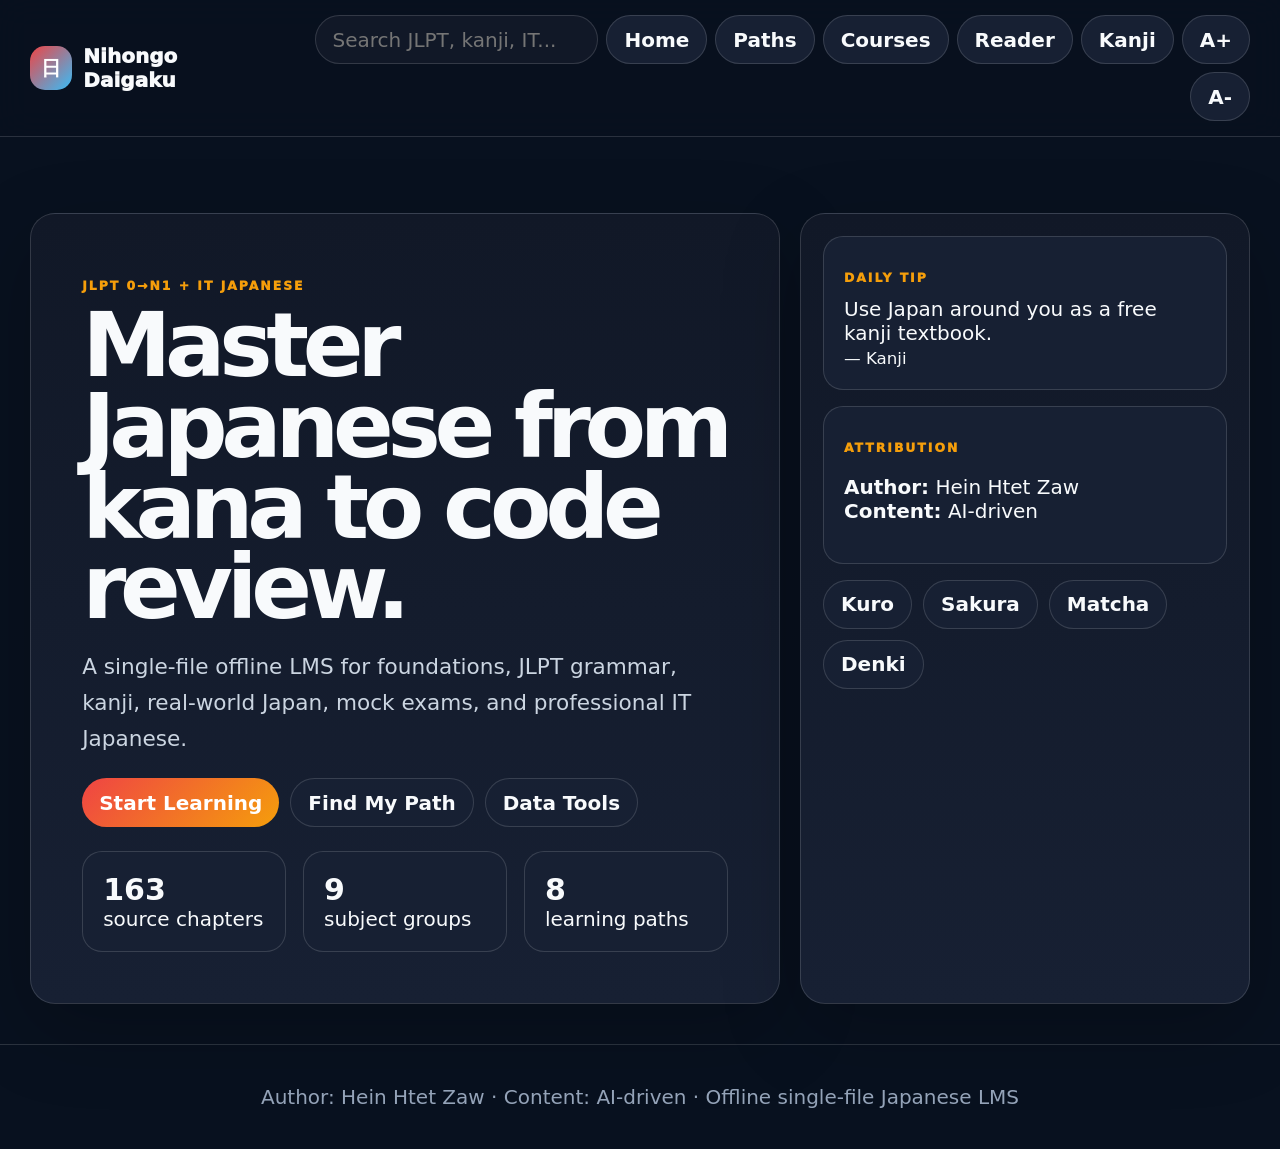
==== commit f6d0f8e5: "Senior-friendly UI/UX and accessibility fixes - Fix low-contrast text: white-on-accent buttons/skip-" ====
--- a/index.html
+++ b/index.html
@@ -1,13 +1,18 @@
 <!doctype html><html lang="en" data-theme="kuro"><head><meta charset="utf-8"><meta name="viewport" content="width=device-width,initial-scale=1"><meta name="theme-color" content="#111827" id="themeColorMeta"><title>Nihongo Daigaku | JLPT + IT Japanese LMS</title><style>
-html{font-size:20px}*{box-sizing:border-box}body{margin:0;font-family:Inter,ui-sans-serif,system-ui,-apple-system,"Segoe UI",sans-serif;background:var(--bg);color:var(--tx)}:root,[data-theme=kuro]{--bg:#08111f;--pa:#111827;--pb:#172033;--tx:#f8fafc;--mu:#cbd5e1;--so:#94a3b8;--ln:rgba(255,255,255,.14);--ac:#ef4444;--a2:#f59e0b;--a3:#38bdf8;--cd:#050816}[data-theme=sakura]{--bg:#fff7f7;--pa:#fff;--pb:#fff1f2;--tx:#321827;--mu:#6b3349;--so:#8b5f70;--ln:rgba(136,19,55,.18);--ac:#e11d48;--a2:#f97316;--a3:#7c3aed;--cd:#fff1f2}[data-theme=matcha]{--bg:#eef7ef;--pa:#fbfffb;--pb:#e2f4e8;--tx:#10251a;--mu:#315c41;--so:#527b61;--ln:rgba(16,88,48,.18);--ac:#15803d;--a2:#ca8a04;--a3:#0f766e;--cd:#e9f7ed}[data-theme=denki]{--bg:#07111f;--pa:#0f1d31;--pb:#13243d;--tx:#ecfeff;--mu:#bae6fd;--so:#7dd3fc;--ln:rgba(125,211,252,.18);--ac:#22d3ee;--a2:#a3e635;--a3:#facc15;--cd:#020617}a{color:inherit}.skip-link{position:absolute;left:12px;top:-80px;background:var(--ac);color:#fff;padding:.6rem .9rem;border-radius:999px;z-index:9}.skip-link:focus{top:12px}button,.btn,input,textarea{font:inherit}button,.btn{cursor:pointer;border:1px solid var(--ln);border-radius:999px;background:var(--pb);color:var(--tx);padding:.58rem .85rem;font-weight:800;text-decoration:none}button:hover,.btn:hover{border-color:var(--ac)}button:focus-visible,a:focus-visible,input:focus-visible,textarea:focus-visible{outline:3px solid var(--a3);outline-offset:3px}.primary{background:linear-gradient(135deg,var(--ac),var(--a2));color:#fff;border:0}.page{display:none;min-height:100vh}.page.active{display:block}.wrap{width:min(1220px,calc(100% - 36px));margin:auto}.top{position:sticky;top:0;z-index:5;background:color-mix(in srgb,var(--bg) 88%,transparent);backdrop-filter:blur(16px);border-bottom:1px solid var(--ln)}.top .wrap{display:flex;gap:.7rem;justify-content:space-between;align-items:center;padding:.75rem 0}.brand{font-weight:950;display:flex;gap:.55rem;align-items:center}.mark{width:2.2rem;height:2.2rem;border-radius:.75rem;display:grid;place-items:center;background:linear-gradient(135deg,var(--ac),var(--a3));color:#fff}.nav{display:flex;gap:.4rem;flex-wrap:wrap;justify-content:flex-end}.search{border:1px solid var(--ln);border-radius:999px;background:var(--pa);color:var(--tx);padding:.58rem .8rem;min-width:13rem}.hero{padding:3.8rem 0 2rem;display:grid;grid-template-columns:1.25fr .75fr;gap:1rem}.card{background:linear-gradient(180deg,var(--pa),var(--pb));border:1px solid var(--ln);border-radius:1.25rem;box-shadow:0 26px 80px rgba(0,0,0,.22)}.panel{padding:1.1rem}.hero-main{padding:clamp(1.4rem,4vw,3rem)}.eyebrow{color:var(--a2);font-size:.62rem;font-weight:950;text-transform:uppercase;letter-spacing:.16em}.hero h1{font-size:clamp(2.25rem,7vw,5rem);line-height:.9;letter-spacing:-.07em;margin:.2rem 0}.lead{color:var(--mu);font-size:1.08rem;line-height:1.65}.row{display:flex;gap:.55rem;flex-wrap:wrap}.stats,.grid{display:grid;grid-template-columns:repeat(3,1fr);gap:.85rem}.stat,.tip{padding:1rem;border:1px solid var(--ln);border-radius:1rem;background:var(--pb)}.stat b{display:block;font-size:1.5rem}.course-card{padding:1rem;position:relative;overflow:hidden}.course-card:before{content:"";position:absolute;right:-3rem;bottom:-4rem;width:9rem;height:9rem;border-radius:50%;background:var(--c,var(--ac));opacity:.2}.progress-line{height:.42rem;background:var(--ln);border-radius:999px;overflow:hidden}.progress-line span{display:block;height:100%;background:linear-gradient(90deg,var(--ac),var(--a2))}.quiz-layout,.reader-layout{display:grid;grid-template-columns:310px 1fr;gap:1rem;padding:1rem 0 3rem}.path-list,.chapter-list{display:grid;gap:.4rem}.path-item,.chapter-link{text-align:left;border-radius:.8rem}.reader-sidebar{position:sticky;top:4.5rem;max-height:calc(100vh - 5rem);overflow:auto;align-self:start}.reader-shell{padding:1.1rem;max-width:980px;margin:auto}.reader-toolbar{display:flex;justify-content:space-between;gap:.7rem;flex-wrap:wrap}.reader-content{font-size:20px;line-height:1.85}.reader-content p,.reader-content li{color:var(--mu)}.reader-content h1,.reader-content h2,.reader-content h3{line-height:1.12;letter-spacing:-.03em}.reader-content img{max-width:100%;height:auto}.reader-content table{width:100%;display:block;overflow:auto;border-collapse:collapse}.reader-content td,.reader-content th{border:1px solid var(--ln);padding:.4rem}.reader-content blockquote{border-left:.25rem solid var(--ac);background:var(--pb);margin:1rem 0;padding:.4rem 1rem;border-radius:.6rem}.code-wrap{position:relative;margin:1rem 0}.copy-code{position:absolute;right:.4rem;top:.4rem;padding:.25rem .5rem;font-size:.7rem}.code-with-nums{display:grid;grid-template-columns:auto 1fr;background:var(--cd);border:1px solid var(--ln);border-radius:.8rem;overflow:auto}.code-gutter{margin:0;padding:1rem .6rem;color:var(--so);border-right:1px solid var(--ln);text-align:right;user-select:none}.code-main,.plain-code{margin:0;padding:1rem;overflow:auto;background:var(--cd);border-radius:.8rem}.code-main code,.plain-code code{white-space:pre;font-family:Consolas,"Cascadia Code",monospace;font-size:.82rem;color:var(--mu)}.footer{text-align:center;color:var(--so);border-top:1px solid var(--ln);padding:2rem 0}.overlay,.drawer{position:fixed;inset:0;background:rgba(0,0,0,.55);display:none;z-index:20}.open{display:block}.modal,.drawer-panel{background:var(--pa);border:1px solid var(--ln);border-radius:1rem;padding:1rem;box-shadow:0 26px 80px rgba(0,0,0,.25)}.modal{width:min(520px,calc(100% - 2rem));margin:10vh auto}.drawer-panel{position:absolute;right:1rem;top:1rem;bottom:1rem;width:min(520px,calc(100% - 2rem));overflow:auto}.toast{position:fixed;right:1rem;bottom:1rem;background:var(--pa);border:1px solid var(--ln);padding:.75rem 1rem;border-radius:1rem;display:none;z-index:30}.toast.show{display:block}.install{display:none;margin-top:1rem}.install.visible{display:block}.toc{padding:.8rem;border:1px solid var(--ln);border-radius:.8rem;background:var(--pb);margin:1rem 0}mark.srch-hl{background:var(--a2);color:#111}.srch-hl.current{outline:3px solid var(--ac)}
+html{font-size:20px}*{box-sizing:border-box}body{margin:0;font-family:Inter,ui-sans-serif,system-ui,-apple-system,"Segoe UI",sans-serif;background:var(--bg);color:var(--tx)}:root,[data-theme=kuro]{--bg:#08111f;--pa:#111827;--pb:#172033;--tx:#f8fafc;--mu:#cbd5e1;--so:#94a3b8;--ln:rgba(255,255,255,.14);--ac:#ef4444;--a2:#f59e0b;--a3:#38bdf8;--cd:#050816}[data-theme=sakura]{--bg:#fff7f7;--pa:#fff;--pb:#fff1f2;--tx:#321827;--mu:#6b3349;--so:#8b5f70;--ln:rgba(136,19,55,.18);--ac:#e11d48;--a2:#f97316;--a3:#7c3aed;--cd:#fff1f2}[data-theme=matcha]{--bg:#eef7ef;--pa:#fbfffb;--pb:#e2f4e8;--tx:#10251a;--mu:#315c41;--so:#527b61;--ln:rgba(16,88,48,.18);--ac:#15803d;--a2:#ca8a04;--a3:#0f766e;--cd:#e9f7ed}[data-theme=denki]{--bg:#07111f;--pa:#0f1d31;--pb:#13243d;--tx:#ecfeff;--mu:#bae6fd;--so:#7dd3fc;--ln:rgba(125,211,252,.18);--ac:#22d3ee;--a2:#a3e635;--a3:#facc15;--cd:#020617}a{color:inherit}.skip-link{position:absolute;left:12px;top:-80px;background:var(--ac);color:#fff;padding:.6rem .9rem;border-radius:999px;z-index:9}.skip-link:focus{top:12px}button,.btn,input,textarea{font:inherit}button,.btn{cursor:pointer;border:1px solid var(--ln);border-radius:999px;background:var(--pb);color:var(--tx);padding:.58rem .85rem;font-weight:800;text-decoration:none}button:hover,.btn:hover{border-color:var(--ac)}button:focus-visible,a:focus-visible,input:focus-visible,textarea:focus-visible{outline:3px solid var(--a3);outline-offset:3px}.primary{background:linear-gradient(135deg,var(--ac),var(--a2));color:#fff;border:0}.page{display:none;min-height:100vh}.page.active{display:block}.wrap{width:min(1220px,calc(100% - 36px));margin:auto}.top{position:sticky;top:0;z-index:5;background:color-mix(in srgb,var(--bg) 88%,transparent);backdrop-filter:blur(16px);border-bottom:1px solid var(--ln)}.top .wrap{display:flex;gap:.7rem;justify-content:space-between;align-items:center;padding:.75rem 0}.brand{font-weight:950;display:flex;gap:.55rem;align-items:center}.mark{width:2.2rem;height:2.2rem;border-radius:.75rem;display:grid;place-items:center;background:linear-gradient(135deg,var(--ac),var(--a3));color:#fff}.nav{display:flex;gap:.4rem;flex-wrap:wrap;justify-content:flex-end}.search{border:1px solid var(--ln);border-radius:999px;background:var(--pa);color:var(--tx);padding:.58rem .8rem;min-width:13rem}.hero{padding:3.8rem 0 2rem;display:grid;grid-template-columns:1.25fr .75fr;gap:1rem}.card{background:linear-gradient(180deg,var(--pa),var(--pb));border:1px solid var(--ln);border-radius:1.25rem;box-shadow:0 26px 80px rgba(0,0,0,.22)}.panel{padding:1.1rem}.hero-main{padding:clamp(1.4rem,4vw,3rem)}.eyebrow{color:var(--a2);font-size:.62rem;font-weight:950;text-transform:uppercase;letter-spacing:.16em}.hero h1{font-size:clamp(2.25rem,7vw,5rem);line-height:.9;letter-spacing:-.07em;margin:.2rem 0}.lead{color:var(--mu);font-size:1.08rem;line-height:1.65}.row{display:flex;gap:.55rem;flex-wrap:wrap}.stats,.grid{display:grid;grid-template-columns:repeat(3,1fr);gap:.85rem}.stat,.tip{padding:1rem;border:1px solid var(--ln);border-radius:1rem;background:var(--pb)}.stat b{display:block;font-size:1.5rem}.course-card{padding:1rem;position:relative;overflow:hidden}.course-card:before{content:"";position:absolute;right:-3rem;bottom:-4rem;width:9rem;height:9rem;border-radius:50%;background:var(--c,var(--ac));opacity:.2}.progress-line{height:.42rem;background:var(--ln);border-radius:999px;overflow:hidden}.progress-line span{display:block;height:100%;background:linear-gradient(90deg,var(--ac),var(--a2))}.quiz-layout,.reader-layout{display:grid;grid-template-columns:310px 1fr;gap:1rem;padding:1rem 0 3rem}.path-list,.chapter-list{display:grid;gap:.4rem}.path-item,.chapter-link{text-align:left;border-radius:.8rem}.reader-sidebar{position:sticky;top:4.5rem;max-height:calc(100vh - 5rem);overflow:auto;align-self:start}.reader-shell{padding:1.1rem;max-width:980px;margin:auto}.reader-toolbar{display:flex;justify-content:space-between;gap:.7rem;flex-wrap:wrap}.reader-content{font-size:20px;line-height:1.85}.reader-content p,.reader-content li{color:var(--mu)}.reader-content h1,.reader-content h2,.reader-content h3{line-height:1.12;letter-spacing:-.03em}.reader-content img{max-width:100%;height:auto}.reader-content table{width:100%;display:block;overflow:auto;border-collapse:collapse}.reader-content td,.reader-content th{border:1px solid var(--ln);padding:.4rem}.reader-content blockquote{border-left:.25rem solid var(--ac);background:var(--pb);margin:1rem 0;padding:.4rem 1rem;border-radius:.6rem}.code-wrap{position:relative;margin:1rem 0}.copy-code{position:absolute;right:.4rem;top:.4rem;padding:.25rem .5rem;font-size:.7rem}.code-with-nums{display:grid;grid-template-columns:auto 1fr;background:var(--cd);border:1px solid var(--ln);border-radius:.8rem;overflow:auto}.code-gutter{margin:0;padding:1rem .6rem;color:var(--so);border-right:1px solid var(--ln);text-align:right;user-select:none}.code-main,.plain-code{margin:0;padding:1rem;overflow:auto;background:var(--cd);border-radius:.8rem}.code-main code,.plain-code code{white-space:pre;font-family:Consolas,"Cascadia Code",monospace;font-size:.82rem;color:var(--mu)}.footer{text-align:center;color:var(--so);border-top:1px solid var(--ln);padding:2rem 0}.overlay,.drawer{position:fixed;inset:0;background:rgba(0,0,0,.55);display:none;z-index:20}.open{display:block}.modal,.drawer-panel{background:var(--pa);border:1px solid var(--ln);border-radius:1rem;padding:1rem;box-shadow:0 26px 80px rgba(0,0,0,.25)}.modal{width:min(520px,calc(100% - 2rem));margin:10vh auto}.drawer-panel{position:absolute;right:1rem;top:1rem;bottom:1rem;width:min(520px,calc(100% - 2rem));overflow:auto}.toast{position:fixed;right:1rem;bottom:1rem;background:var(--pa);border:1px solid var(--ln);padding:.75rem 1rem;border-radius:1rem;display:none;z-index:30}.toast.show{display:block}.install{display:none;margin-top:1rem}.install.visible{display:block}.toc{padding:.8rem;border:1px solid var(--ln);border-radius:.8rem;background:var(--pb);margin:1rem 0}mark.srch-hl{background:var(--a2);color:#111}.srch-hl.current{outline:3px solid var(--ac)}.pill-row{display:flex;flex-wrap:wrap;gap:.4rem;margin-bottom:.75rem}.pill{border:1px solid var(--ln);background:var(--pb);color:var(--tx);border-radius:999px;padding:.3rem .8rem;font-size:.85rem;cursor:pointer}.pill.active{background:var(--ac);color:#111;border-color:var(--ac)}details.lesson-section{border:1px solid var(--ln);border-radius:.6rem;margin:.75rem 0;padding:0 .9rem;background:var(--pb)}details.lesson-section>summary{cursor:pointer;padding:.7rem 0;font-weight:600;list-style:revert}details.lesson-section[open]>summary{border-bottom:1px solid var(--ln);margin-bottom:.6rem}details.lesson-section.kanji-panel{border-color:var(--ac)}a.kanji-cta{display:inline-block;margin:.5rem 0 1rem;color:var(--ac);font-weight:600;text-decoration:none}a.kanji-cta:hover{text-decoration:underline}details.vocab-section table{position:relative}tr.vocab-sticky-row th{position:sticky;top:0;background:var(--pa);z-index:2;border-bottom:2px solid var(--ac)}.reader-content h3.grammar-point{border-left:4px solid var(--ac);padding-left:.6rem}.reader-content strong{color:var(--ac)}.kanji-grid{display:grid;grid-template-columns:repeat(auto-fill,minmax(140px,1fr));gap:.75rem;margin-top:1rem}.kanji-card{position:relative;border:1px solid var(--ln);border-radius:.6rem;background:var(--pb);min-height:140px;cursor:pointer;display:flex;flex-direction:column}.kanji-card-inner{flex:1;display:flex;align-items:center;justify-content:center;padding:.75rem;text-align:center}.kanji-card .back{display:none}.kanji-card.flipped .front{display:none}.kanji-card.flipped .back{display:flex;flex-direction:column;gap:.2rem;width:100%}.kanji-char{font-size:2.2rem;line-height:1}.kanji-lv{color:var(--mu);font-size:.75rem;margin-top:.3rem}.kanji-meaning{font-weight:600}.kanji-read{font-size:.8rem;color:var(--mu)}.kanji-src{font-size:.75rem;margin-top:.3rem}.kanji-status-btn{border:none;border-top:1px solid var(--ln);background:var(--pa);color:var(--mu);padding:.3rem;font-size:.75rem;text-transform:capitalize;cursor:pointer}.kanji-card.status-learning .kanji-status-btn{color:var(--ac)}.kanji-card.status-known .kanji-status-btn{color:#2e8b57;font-weight:600}.kanji-card.status-known{border-color:#2e8b57}.kanji-review-char{font-size:4rem;text-align:center}.kanji-review-progress{text-align:center;color:var(--mu);margin-bottom:1rem}.kanji-review-answer{text-align:center;margin-top:1rem;padding-top:1rem;border-top:1px solid var(--ln)}.kanji-review-actions{display:flex;gap:.5rem;justify-content:center;margin-top:1rem}
 @media(max-width:900px){.hero,.grid,.quiz-layout,.reader-layout{grid-template-columns:1fr}.reader-sidebar{position:static;max-height:none}.stats{grid-template-columns:1fr}.search{min-width:9rem}}@media(max-width:767px){html{font-size:17px}.reader-content{font-size:20px}}@media(max-width:420px){html{font-size:15px}.wrap{width:calc(100% - 22px)}.hero-main,.panel,.reader-shell{padding:1rem}.reader-content{font-size:20px}}@media print{.top,.reader-sidebar,.reader-toolbar,.footer,.skip-link,.toast,.drawer,.overlay{display:none!important}.page{display:block!important}.reader-layout{display:block}.reader-shell,.wrap{width:100%;max-width:none}.card{box-shadow:none;border:0}.reader-content{color:#000}}
-</style></head><body><a class="skip-link" href="#main-content">Skip to content</a><nav class="top"><div class="wrap"><div class="brand"><span class="mark">日</span><span>Nihongo Daigaku</span></div><div class="nav"><input id="globalSearch" class="search" type="search" placeholder="Search JLPT, kanji, IT..."><button onclick="App.goTo('home')">Home</button><button onclick="App.goTo('quiz')">Paths</button><button onclick="App.goTo('courses')">Courses</button><button onclick="Reader.openFirst()">Reader</button><button onclick="EHU_RCtrl.adjFont(1)">A+</button><button onclick="EHU_RCtrl.adjFont(-1)">A-</button></div></div></nav><main id="main-content">
-<section id="page-home" class="page"><div class="wrap"><div class="hero"><div class="card hero-main"><p class="eyebrow">JLPT 0→N1 + IT Japanese</p><h1>Master Japanese from kana to code review.</h1><p class="lead">A single-file offline LMS for foundations, JLPT grammar, kanji, real-world Japan, mock exams, and professional IT Japanese.</p><div class="row"><button class="primary" onclick="Reader.openFirst()">Start Learning</button><button onclick="App.goTo('quiz')">Find My Path</button><button onclick="EHU_DataPanel.toggle()">Data Tools</button></div><div id="dataActions" class="row" style="display:none;margin-top:1rem"><button onclick="EHU_Data.exportProgress()">Export</button><label class="btn">Import <input type="file" hidden onchange="EHU_Data.importProgress(this)"></label><button onclick="EHU_Data.confirmReset()">Reset</button></div><div class="stats" style="margin-top:1.2rem"><div class="stat"><b>31</b><span>source chapters</span></div><div class="stat"><b>9</b><span>subject groups</span></div><div class="stat"><b>8</b><span>learning paths</span></div></div><div id="pwaInstallBanner" class="install card panel"><b>Install offline app</b><p>Save this LMS to your device.</p><button onclick="EHU_PWA.install()">Install</button><button onclick="EHU_PWA.dismiss()">Dismiss</button></div></div><aside class="card panel"><div class="tip"><p class="eyebrow">Daily Tip</p><div id="dailyTipText"></div><small id="dailyTipSource"></small></div><div class="tip" style="margin-top:.8rem"><p class="eyebrow">Attribution</p><p><b>Author:</b> Hein Htet Zaw<br><b>Content:</b> AI-driven</p></div><div class="row" style="margin-top:.8rem"><button onclick="EHU_Accent.setTheme('kuro')">Kuro</button><button onclick="EHU_Accent.setTheme('sakura')">Sakura</button><button onclick="EHU_Accent.setTheme('matcha')">Matcha</button><button onclick="EHU_Accent.setTheme('denki')">Denki</button></div></aside></div><div id="recentWrap" class="grid"></div></div></section>
+</style></head><body><a class="skip-link" href="#main-content">Skip to content</a><nav class="top"><div class="wrap"><div class="brand"><span class="mark">日</span><span>Nihongo Daigaku</span></div><div class="nav"><input id="globalSearch" class="search" type="search" placeholder="Search JLPT, kanji, IT..."><button onclick="App.goTo('home')">Home</button><button onclick="App.goTo('quiz')">Paths</button><button onclick="App.goTo('courses')">Courses</button><button onclick="Reader.openFirst()">Reader</button><button onclick="App.goTo('kanji')">Kanji</button><button onclick="EHU_RCtrl.adjFont(1)">A+</button><button onclick="EHU_RCtrl.adjFont(-1)">A-</button></div></div></nav><main id="main-content">
+<section id="page-home" class="page"><div class="wrap"><div class="hero"><div class="card hero-main"><p class="eyebrow">JLPT 0→N1 + IT Japanese</p><h1>Master Japanese from kana to code review.</h1><p class="lead">A single-file offline LMS for foundations, JLPT grammar, kanji, real-world Japan, mock exams, and professional IT Japanese.</p><div class="row"><button class="primary" onclick="Reader.openFirst()">Start Learning</button><button onclick="App.goTo('quiz')">Find My Path</button><button onclick="EHU_DataPanel.toggle()">Data Tools</button></div><div id="dataActions" class="row" style="display:none;margin-top:1rem"><button onclick="EHU_Data.exportProgress()">Export</button><label class="btn">Import <input type="file" hidden onchange="EHU_Data.importProgress(this)"></label><button onclick="EHU_Data.confirmReset()">Reset</button></div><div class="stats" style="margin-top:1.2rem"><div class="stat"><b>163</b><span>source chapters</span></div><div class="stat"><b>9</b><span>subject groups</span></div><div class="stat"><b>8</b><span>learning paths</span></div></div><div id="pwaInstallBanner" class="install card panel"><b>Install offline app</b><p>Save this LMS to your device.</p><button onclick="EHU_PWA.install()">Install</button><button onclick="EHU_PWA.dismiss()">Dismiss</button></div></div><aside class="card panel"><div class="tip"><p class="eyebrow">Daily Tip</p><div id="dailyTipText"></div><small id="dailyTipSource"></small></div><div class="tip" style="margin-top:.8rem"><p class="eyebrow">Attribution</p><p><b>Author:</b> Hein Htet Zaw<br><b>Content:</b> AI-driven</p></div><div class="row" style="margin-top:.8rem"><button onclick="EHU_Accent.setTheme('kuro')">Kuro</button><button onclick="EHU_Accent.setTheme('sakura')">Sakura</button><button onclick="EHU_Accent.setTheme('matcha')">Matcha</button><button onclick="EHU_Accent.setTheme('denki')">Denki</button></div></aside></div><div id="recentWrap" class="grid"></div></div></section>
 <section id="page-quiz" class="page"><div class="wrap quiz-layout"><aside class="card panel"><p class="eyebrow">8 Learning Paths</p><div id="pathList" class="path-list"></div></aside><div class="card panel"><h1>Choose your mission</h1><p class="lead">Answer three quick questions and get a recommended Japanese route.</p><div id="quizBox"></div></div></div></section>
-<section id="page-courses" class="page"><div class="wrap"><div class="panel"><h1>Course Library</h1><p class="lead">Foundations, JLPT N5-N1, real-world supplements, IT Professional Japanese, and mock exams.</p></div><div id="coursesGrid" class="grid"></div></div></section>
-<section id="page-reader" class="page"><div class="wrap reader-layout"><aside class="card reader-sidebar panel"><div class="row"><button onclick="App.goTo('courses')">Courses</button><button onclick="EHU_BNL.open('bookmarks')">Saved</button><button onclick="EHU_KS.open()">?</button></div><input id="chapterSearchInput" class="search" style="width:100%;margin:.8rem 0" placeholder="Search current chapter" oninput="EHU_ChSearch.search(this.value)"><div id="readerList" class="chapter-list"></div></aside><article class="card reader-shell"><div class="reader-toolbar"><div><p class="eyebrow" id="readerMeta">Reader</p><h1 id="readerTitle">Select a lesson</h1></div><div class="row"><button id="chCompleteBtn" onclick="EHU_Progress.toggle(Reader.currentPath)">Mark Complete</button><button id="chBookmarkBtn" onclick="EHU_Bookmarks.toggleCurrent()">Bookmark</button><button onclick="EHU_Notes.open()">Notes</button><button onclick="EHU_RCtrl.adjFont(1)">A+</button><button onclick="EHU_RCtrl.adjFont(-1)">A-</button></div></div><div id="tocBox"></div><div id="readerContent" class="reader-content"></div></article></div></section></main>
-<footer class="footer"><div class="wrap">Author: Hein Htet Zaw · Content: AI-driven · Offline single-file Japanese LMS</div></footer><div id="toast" class="toast"></div><div id="ehuConfirmOverlay" class="overlay"><div class="modal"><h2 id="ehuConfirmTitle"></h2><p id="ehuConfirmDesc"></p><button id="ehuConfirmOk">OK</button><button onclick="EHU_Confirm.cancel()">Cancel</button></div></div><div id="notesPanel" class="drawer"><div class="drawer-panel"><h2>Chapter Notes</h2><textarea id="notesTextarea" style="width:100%;min-height:240px"></textarea><div class="row"><button onclick="EHU_Notes.save()">Save</button><button onclick="EHU_Notes.close()">Close</button></div></div></div><div id="bnlOverlay" class="drawer"><div class="drawer-panel"><h2>Saved Learning</h2><div class="row"><button id="bnlTabBm" onclick="EHU_BNL.switchTab('bookmarks')">Bookmarks</button><button id="bnlTabNt" onclick="EHU_BNL.switchTab('notes')">Notes</button><button onclick="EHU_BNL.close()">Close</button></div><div id="bnlBody"></div></div></div><div id="ksOverlay" class="overlay"><div class="modal"><h2>Keyboard shortcuts</h2><p>/ search · j/k next/previous · b bookmark · n notes · Escape close</p><button onclick="EHU_KS.close()">Close</button></div></div>
-<script type="application/json" id="ehu-embedded-markdown">{"curriculum/curriculum-structure-map-md.md": "# [01/31] CURRICULUM_STRUCTURE_MAP.md\n████████████████████████████████████████████████████████████████████████\n\n# 日本語大学 — CURRICULUM STRUCTURE MAP\n## MAIN (JLPT Pass Track) vs OPTIONAL (Real-World Track)\n\n**How to use this document:**\n- 🟦 **MAIN** = Required to pass JLPT. Study these first.\n- 🟩 **OPTIONAL** = Real-world Japanese. Study after JLPT lessons or in parallel.\n- Each level shows exactly what the JLPT tests + which file contains it.\n\n---\n\n# ══════════════════════════════════════════\n# PRE-JLPT FOUNDATIONS\n# ══════════════════════════════════════════\n\n| ID | Content | Track | File | Est. Hours |\n|----|---------|-------|------|-----------|\n| F01 | Writing systems overview | 🟦 MAIN | FOUNDATIONS_complete.md | 1 hr |\n| F02 | Hiragana complete | 🟦 MAIN | FOUNDATIONS_complete.md | 10 hrs |\n| F03 | Katakana complete | 🟦 MAIN | FOUNDATIONS_complete.md | 8 hrs |\n| F04 | Pronunciation & Pitch Accent | 🟦 MAIN | FOUNDATIONS_complete.md | 5 hrs |\n| F05 | Japanese IME input | 🟦 MAIN | FOUNDATIONS_complete.md | 2 hrs |\n| F06 | Kanji intro: radicals, stroke order | 🟦 MAIN | FOUNDATIONS_complete.md | 5 hrs |\n| F07 | Survival Japanese 50 phrases | 🟩 OPTIONAL | FOUNDATIONS_complete.md | 2 hrs |\n\n---\n\n# ══════════════════════════════════════════\n# N5 LEVEL — TARGET: PASS JLPT N5\n# ══════════════════════════════════════════\n\n## N5 JLPT Requirements\n- **Vocabulary target:** ~800 words\n- **Kanji target:** 80 characters\n- **Grammar target:** 60+ patterns\n- **Pass score:** 80/180 (with section minimums: Language 38, Reading 38, Listening 19)\n\n## N5 MAIN Lessons (Required for JLPT Pass)\n\n| ID | Content | Grammar Focus | JLPT Weight | File |\n|----|---------|--------------|-------------|------|\n| N5-M01-L01 | Self-introduction: は・です・か・の | ★★★★★ | 文字語彙+文法 | N5_M1_L1 |\n| N5-M01-L02 | Numbers, Time, Demonstratives | ★★★★★ | 文字語彙 | N5_M1_L2 |\n| N5-M01-L03 | Verbs: ます/ません form, を/で/へ | ★★★★★ | 文法 | N5_M1_L3 |\n| N5-M01-L04 | は vs が | ★★★★★ | 文法 | N5_M1_L4 |\n| N5-M01-L05 | い-adjective conjugation | ★★★★★ | 文法 | N5_M1_L5 |\n| N5-M01-L06 | な-adjective conjugation | ★★★★★ | 文法 | N5_M1_L6-L10 |\n| N5-M01-L07 | います/あります + に/で location | ★★★★★ | 文法 | N5_M1_L6-L10 |\n| N5-M01-L08 | て-form + ～ています | ★★★★★ | 文法 | N5_M1_L6-L10 |\n| N5-M01-L09 | Past tense ました/ませんでした | ★★★★★ | 文法 | N5_M1_L6-L10 |\n| N5-M01-L10 | ～たい/ほしい/てください | ★★★★★ | 文法 | N5_M1_L6-L10 |\n| N5-M01-L11 | Potential form + ことができる | ★★★★☆ | 文法 | N5_M1_L11-L20 |\n| N5-M01-L12 | あげる/くれる/もらう | ★★★★☆ | 文法 | N5_M1_L11-L20 |\n| N5-M01-L13 | Frequency/degree adverbs | ★★★★☆ | 文法 | N5_M1_L11-L20 |\n| N5-M01-L14 | Counters | ★★★★☆ | 文字語彙 | N5_M1_L11-L20 |\n| N5-M01-L15 | Days/months/dates | ★★★★★ | 文字語彙 | N5_M1_L11-L20 |\n| N5-M01-L16 | Family vocabulary | ★★★☆☆ | 文字語彙 | N5_M1_L11-L20 |\n| N5-M01-L17 | Shopping/food transactions | ★★★☆☆ | 文字語彙 | N5_M1_L11-L20 |\n| N5-M01-L18 | Transport/directions | ★★★☆☆ | 文法+聴解 | N5_M1_L11-L20 |\n| N5-M01-L19 | Permission/prohibition/obligation | ★★★★★ | 文法 | N5_M1_L11-L20 |\n| N5-M01-L20 | Module 1 Review + Assessment | ★★★★★ | All | N5_M1_L11-L20 |\n| N5-M02-L01–L20 | Daily Life (たり、し、でしょう、ようになる…) | ★★★★★ | 文法 | N5_M2_* |\n| N5-M03-L01–L20 | Grammar extension (ば、なら、passive, causative intro) | ★★★★★ | 文法 | N5_M3_M4 |\n| N5-M04 | N5 Review + Mock Exam | ★★★★★ | All | N5_M3_M4 |\n\n## N5 OPTIONAL Lessons (Beyond JLPT)\n\n| ID | Content | File |\n|----|---------|------|\n| N5-OPT-01 | Convenience store scripts | SUPPLEMENT_A |\n| N5-OPT-02 | Onomatopoeia basics (30 items) | SUPPLEMENT_A |\n| N5-OPT-03 | Basic Kansai-ben recognition | SUPPLEMENT_A |\n| N5-OPT-04 | Festival & event vocabulary | SUPPLEMENT_I |\n| N5-OPT-05 | Anime/manga Japanese | SUPPLEMENT_E |\n\n---\n\n# ══════════════════════════════════════════\n# N4 LEVEL — TARGET: PASS JLPT N4\n# ══════════════════════════════════════════\n\n## N4 JLPT Requirements\n- **Vocabulary target:** ~1,500 words\n- **Kanji target:** 300 characters\n- **Grammar target:** ~100 patterns (N5 + N4 new)\n- **Pass score:** 90/180\n\n## N4 MAIN Lessons (JLPT Focused)\n\n| ID | Content | JLPT Weight | File |\n|----|---------|-------------|------|\n| N4-M01-L01 | Passive voice (direct + indirect suffering) | ★★★★★ | N4_complete |\n| N4-M01-L02 | Causative ～させる | ★★★★★ | N4_complete |\n| N4-M01-L02b | Causative-passive ～させられる | ★★★★★ | N4_complete |\n| N4-M01-L03 | ために/ように (purpose) | ★★★★★ | SUPPLEMENT_B |\n| N4-M01-L04 | ～てしまう | ★★★★★ | SUPPLEMENT_B |\n| N4-M01-L05 | ことにする/ことになる | ★★★★★ | SUPPLEMENT_B |\n| N4-M01-L06 | はずだ/べきだ | ★★★★★ | SUPPLEMENT_B |\n| N4-M01-L07 | ～てほしい | ★★★★☆ | SUPPLEMENT_B |\n| N4-M01-L08 | ～という | ★★★★★ | SUPPLEMENT_B |\n| N4-M01-L09 | ～つもり/予定 | ★★★★★ | SUPPLEMENT_B |\n| N4-M01-L10 | ～かどうか | ★★★★☆ | SUPPLEMENT_B |\n| N4-M01-L11 | ～ように言う/頼む | ★★★★☆ | SUPPLEMENT_B |\n| N4-M01-L12 | ～まま | ★★★★☆ | SUPPLEMENT_B |\n| N4-M01-L13 | ～ながら | ★★★★★ | SUPPLEMENT_B |\n| N4-M01-L14 | ～ばかり | ★★★★☆ | SUPPLEMENT_B |\n| N4-M01-L15 | ～だけ/しか～ない | ★★★★★ | SUPPLEMENT_B |\n| N4-M01-L16 | ～てある/ておく | ★★★★☆ | SUPPLEMENT_B |\n| N4-M02-L01 | Conditionals (と/ば/たら/なら comparison) | ★★★★★ | N4_complete |\n| N4-M02-L02 | ようだ/みたいだ/らしい (comparison) | ★★★★★ | N4_complete |\n| N4-M02-L03–L20 | に対して/について/によると/によって/にとって/として/さえ/わけだ/ところだ | ★★★★★ | N4_complete |\n| N4-M03-L01 | Vocabulary Set 1 (abstract nouns) | ★★★★★ | N4_complete |\n| N4-M03-L02–L20 | Vocabulary Sets 2–6 | ★★★★☆ | SUPPLEMENT_B |\n| N4-M04 | N4 Review + Mock Exam | ★★★★★ | N4_complete |\n\n## N4 OPTIONAL Lessons\n\n| ID | Content | File |\n|----|---------|------|\n| N4-OPT-01 | Izakaya culture + ordering | SUPPLEMENT_A |\n| N4-OPT-02 | Part-time job interview | SUPPLEMENT_A |\n| N4-OPT-03 | Male/female speech patterns | SUPPLEMENT_A |\n| N4-OPT-04 | 四字熟語 basics (20 items) | SUPPLEMENT_A |\n| N4-OPT-05 | ことわざ basics (15 items) | SUPPLEMENT_A |\n| N4-OPT-06 | Hospital/clinic language | SUPPLEMENT_A |\n\n---\n\n# ══════════════════════════════════════════\n# N3 LEVEL — TARGET: PASS JLPT N3\n# ══════════════════════════════════════════\n\n## N3 JLPT Requirements\n- **Vocabulary target:** ~3,500 words\n- **Kanji target:** 650 characters\n- **Grammar target:** ~170 patterns (cumulative)\n- **Pass score:** 95/180\n\n## N3 MAIN Lessons (JLPT Focused)\n\n| ID | Content | JLPT Weight | File |\n|----|---------|-------------|------|\n| N3-M01-L01 | Concessive: にもかかわらず/ものの/くせに/とはいえ | ★★★★★ | N3_complete |\n| N3-M01-L02 | Purpose/Result: からこそ/ことから/ことで/に伴って | ★★★★★ | N3_complete |\n| N3-M01-L03 | Listing: だけでなく/ばかりか/に加えて/そのうえ | ★★★★★ | SUPPLEMENT_C |\n| N3-M01-L04 | Occasion: に際して/にあたって | ★★★★☆ | SUPPLEMENT_C |\n| N3-M01-L05 | Contrast: 一方で/それに対して/とはいうものの | ★★★★★ | SUPPLEMENT_C |\n| N3-M01-L06 | Evidence: に違いない/とみられる/とされる | ★★★★★ | SUPPLEMENT_C |\n| N3-M01-L07 | Degree: ～ほど extended/さえ～ば/でさえ | ★★★★★ | SUPPLEMENT_C |\n| N3-M01-L08 | Limiting: を除いて/に限って/に限らず | ★★★★☆ | SUPPLEMENT_C |\n| N3-M01-L09 | Assertion: のではないか/とも考えられる | ★★★★★ | SUPPLEMENT_C |\n| N3-M01-L10 | Conditional: さえ～ば/でさえ | ★★★★☆ | SUPPLEMENT_C |\n| N3-M01-L11 | Reason: わけだ/わけにはいかない/わけではない | ★★★★★ | SUPPLEMENT_C |\n| N3-M01-L12 | Direction: ～てくる/～ていく extended | ★★★★★ | SUPPLEMENT_C |\n| N3-M01-L13 | Obligation: ないわけにはいかない/ずにはいられない | ★★★★☆ | SUPPLEMENT_C |\n| N3-M01-L14 | Based on: にそって/に基づいて | ★★★★☆ | SUPPLEMENT_C |\n| N3-M01-L15 | Definition: というのは/とは/ということは | ★★★★★ | SUPPLEMENT_C |\n| N3-M01-L16 | Interpretation: とみれば/ととれる | ★★★☆☆ | SUPPLEMENT_C |\n| N3-M01-L17 | Complex multi-clause sentences | ★★★★★ | SUPPLEMENT_C |\n| N3-M01-L18 | Discourse markers (essay/writing) | ★★★★★ | SUPPLEMENT_C |\n| N3-M01-L19 | Consolidation practice | ★★★★★ | SUPPLEMENT_C |\n| N3-M01-L20 | N3 M1 Assessment | ★★★★★ | SUPPLEMENT_C |\n| N3-M02-L01–L03 | Reading: news, opinion, data texts | ★★★★★ | N3_complete + SUPPLEMENT_C |\n| N3-M03-L01–L20 | Listening at natural speed (full transcripts) | ★★★★★ | N3_complete + SUPPLEMENT_H |\n| N3-M04-L01–L20 | N3 Review + Vocab sets + Mock Exam | ★★★★★ | SUPPLEMENT_G |\n\n## N3 OPTIONAL Lessons\n\n| ID | Content | File |\n|----|---------|------|\n| N3-OPT-01 | NHK Easy News reading practice | SUPPLEMENT_E |\n| N3-OPT-02 | Kansai-ben extended | SUPPLEMENT_E |\n| N3-OPT-03 | 四字熟語 advanced (30 more) | SUPPLEMENT_F |\n| N3-OPT-04 | ことわざ advanced (20 more) | SUPPLEMENT_F |\n| N3-OPT-05 | Cooking vocabulary | SUPPLEMENT_I |\n| N3-OPT-06 | Travel/tourism Japanese | SUPPLEMENT_I |\n| N3-OPT-07 | Festival/event vocabulary | SUPPLEMENT_I |\n\n---\n\n# ══════════════════════════════════════════\n# N2 LEVEL — TARGET: PASS JLPT N2\n# ══════════════════════════════════════════\n\n## N2 JLPT Requirements\n- **Vocabulary target:** ~6,000 words\n- **Kanji target:** 1,000 characters\n- **Grammar target:** ~240 patterns (cumulative)\n- **Pass score:** 90/180\n\n## N2 MAIN Lessons (JLPT Focused)\n\n| ID | Content | JLPT Weight | File |\n|----|---------|-------------|------|\n| N2-M01-L01 | Formal connectors: したがって/ゆえに/すなわち | ★★★★★ | N2_complete |\n| N2-M01-L02 | Conditionals: てはじめて/てこそ/に反して/に応じて/次第で | ★★★★★ | N2_complete |\n| N2-M01-L03 | かねる/かねない | ★★★★★ | N2_expanded |\n| N2-M01-L04 | ざるを得ない | ★★★★★ | N2_expanded |\n| N2-M01-L05 | ～上で/上に | ★★★★★ | N2_expanded |\n| N2-M01-L06 | において/における | ★★★★★ | N2_expanded |\n| N2-M01-L07 | に際して/にあたり (N2 level) | ★★★★☆ | N2_expanded |\n| N2-M01-L08 | に関わる | ★★★★☆ | N2_expanded |\n| N2-M01-L09 | ことなく | ★★★★☆ | N2_expanded |\n| N2-M01-L10 | にすぎない/に他ならない | ★★★★★ | N2_expanded |\n| N2-M01-L11 | をはじめ/をめぐって | ★★★★★ | N2_expanded |\n| N2-M01-L12 | ものだ/ものとする | ★★★★☆ | N2_expanded |\n| N2-M01-L13 | もかまわず/ながらも | ★★★★☆ | N2_expanded |\n| N2-M01-L14 | からといって/にしては | ★★★★★ | N2_expanded |\n| N2-M01-L15–L19 | ならではの/だけあって/を皮切りに/を契機に/を通じて/を問わず | ★★★★★ | N2_expanded |\n| N2-M01-L20 | N2 M1 Assessment | ★★★★★ | N2_expanded |\n| N2-M02-L01–L10 | Keigo full system + business situations | ★★★★★ | N2_complete + N2_expanded |\n| N2-M03-L01–L10 | Academic reading (500-700 word passages) | ★★★★★ | N2_complete + N2_expanded |\n| N2-M04 | N2 Review + Full Mock Exam | ★★★★★ | N2_complete |\n\n## N2 OPTIONAL Lessons\n\n| ID | Content | File |\n|----|---------|------|\n| N2-OPT-01 | Business meetings/presentations | SUPPLEMENT_D |\n| N2-OPT-02 | Job hunting 就活 | SUPPLEMENT_D |\n| N2-OPT-03 | IT/Medical/Legal vocabulary | SUPPLEMENT_D |\n| N2-OPT-04 | Academic thesis writing | SUPPLEMENT_E |\n| N2-OPT-05 | News broadcast language | SUPPLEMENT_E |\n| N2-OPT-06 | Political/electoral vocabulary | SUPPLEMENT_F |\n| N2-OPT-07 | Sports commentary | SUPPLEMENT_E |\n\n---\n\n# ══════════════════════════════════════════\n# N1 LEVEL — TARGET: PASS JLPT N1\n# ══════════════════════════════════════════\n\n## N1 JLPT Requirements\n- **Vocabulary target:** ~10,000 words\n- **Kanji target:** All 2,136 Jōyō kanji\n- **Grammar target:** ~310 patterns (cumulative)\n- **Pass score:** 100/180\n\n## N1 MAIN Lessons (JLPT Focused)\n\n| ID | Content | JLPT Weight | File |\n|----|---------|-------------|------|\n| N1-M01-L01 | いかん/はおろか/をもってすれば/ようものなら | ★★★★★ | N1_complete |\n| N1-M01-L02 | べく/たる/ごとく | ★★★★★ | N1_expanded |\n| N1-M01-L03 | ようものなら/たが最後/でもあるまいし | ★★★★★ | N1_complete + expanded |\n| N1-M01-L04 | にして/につけ/によらず | ★★★★★ | N1_expanded |\n| N1-M01-L05 | をおいてほかにない/ならではの | ★★★★☆ | N1_expanded |\n| N1-M01-L06–L10 | てやまない/にたえない/に難くない/をもって/をもってしても | ★★★★★ | N1_expanded |\n| N1-M01-L11–L15 | なしに/すら/だに/といわず/こそあれ | ★★★★☆ | N1_expanded |\n| N1-M01-L16–L19 | まじき/ゆえ/もさることながら/てしかるべき | ★★★★☆ | N1_expanded |\n| N1-M01-L20 | N1 M1 Full Assessment | ★★★★★ | N1_expanded |\n| N1-M02-L01–L10 | Literary Japanese + classical echoes | ★★★★★ | N1_complete + expanded |\n| N1-M03-L01 | Slang + internet Japanese (JLPT doesn't test but builds comprehension) | ★★★☆☆ | N1_complete |\n| N1-M04 | N1 Full Mock Exam | ★★★★★ | N1_complete |\n\n## N1 OPTIONAL Lessons\n\n| ID | Content | File |\n|----|---------|------|\n| N1-OPT-01 | Business Japanese (meeting + negotiation) | SUPPLEMENT_D |\n| N1-OPT-02 | Academic seminar language | SUPPLEMENT_E |\n| N1-OPT-03 | Classical Japanese (文語) deeper | SUPPLEMENT_G |\n| N1-OPT-04 | Internet/subculture vocabulary | SUPPLEMENT_E |\n| N1-OPT-05 | Regional dialects deeper | SUPPLEMENT_E/G |\n\n---\n\n# ══════════════════════════════════════════\n# OPTIONAL MODULES (ALL LEVELS)\n# Beyond JLPT — For Natural Japanese Fluency\n# ══════════════════════════════════════════\n\n| Module | Content | Best level to study | File |\n|--------|---------|-------------------|------|\n| OPT-LIFE-01 | Onomatopoeia 200+ | N3+ | SUPPLEMENT_A |\n| OPT-LIFE-02 | Real-world Japan life (conbini, izakaya, hospital, apartment) | N4+ | SUPPLEMENT_A |\n| OPT-LIFE-03 | Male/female/age speech patterns | N3+ | SUPPLEMENT_A |\n| OPT-LIFE-04 | Filler words + aizuchi | N3+ | SUPPLEMENT_A |\n| OPT-LIFE-05 | Kansai/Hakata/Tohoku/Okinawa dialects | N3+ | SUPPLEMENT_A + E + G |\n| OPT-BIZ-01 | Business meetings + presentations | N2+ | SUPPLEMENT_D |\n| OPT-BIZ-02 | Job hunting 就活 complete | N2+ | SUPPLEMENT_D |\n| OPT-BIZ-03 | IT/Medical/Legal/Finance vocabulary | N2+ | SUPPLEMENT_D |\n| OPT-BIZ-04 | Customer service 接客語 | N3+ | SUPPLEMENT_D |\n| OPT-MEDIA-01 | News broadcast Japanese | N3+ | SUPPLEMENT_E |\n| OPT-MEDIA-02 | Sports commentary (baseball/soccer/sumo) | N3+ | SUPPLEMENT_E |\n| OPT-MEDIA-03 | Twitter/LINE/TikTok/Discord Japanese | N3+ | SUPPLEMENT_E |\n| OPT-MEDIA-04 | Variety show / comedy | N3+ | SUPPLEMENT_E |\n| OPT-MEDIA-05 | Anime vs real Japanese | N3+ | SUPPLEMENT_E |\n| OPT-CULTURE-01 | Wedding/funeral/shrine/temple | N3+ | SUPPLEMENT_E |\n| OPT-CULTURE-02 | Political/electoral vocabulary | N2+ | SUPPLEMENT_F |\n| OPT-CULTURE-03 | Festival/event vocabulary | N3+ | SUPPLEMENT_I |\n| OPT-CULTURE-04 | Classical Japanese (文語) | N1 | SUPPLEMENT_G |\n| OPT-STUDY-01 | SRS/Anki methodology | Any level | SUPPLEMENT_F |\n| OPT-STUDY-02 | Shadowing guide | N3+ | SUPPLEMENT_F |\n| OPT-STUDY-03 | Pitch accent practice | N3+ | SUPPLEMENT_F |\n| OPT-STUDY-04 | JLPT test strategies | Per level | SUPPLEMENT_I |\n| OPT-STUDY-05 | Cultural immersion guide (Tokyo) | N3+ | SUPPLEMENT_I |\n| OPT-VOCAB-01 | 四字熟語 80 items | N3+ | SUPPLEMENT_A + F |\n| OPT-VOCAB-02 | ことわざ 50 items | N3+ | SUPPLEMENT_A + F |\n| OPT-VOCAB-03 | Cooking vocabulary | N3+ | SUPPLEMENT_I |\n| OPT-VOCAB-04 | Architecture/construction | N3+ | SUPPLEMENT_I |\n| OPT-VOCAB-05 | Fashion/shopping extended | N3+ | SUPPLEMENT_I |\n| OPT-VOCAB-06 | Travel/tourism | N3+ | SUPPLEMENT_I |\n\n---\n\n# RECOMMENDED STUDY PATHS\n\n## Path A — JLPT Only (Exam Focus)\n> Study ONLY the 🟦 MAIN lessons for your target level.\n> Use the mock exams to test readiness before exam day.\n> **Time: See roadmap in SUPPLEMENT_I.**\n\n## Path B — JLPT + Life in Japan (Balanced)\n> Study 🟦 MAIN lessons first → pass JLPT level → then add 🟩 OPTIONAL as needed.\n> **Recommended for students living in Japan (like you).**\n\n## Path C — Fluency First (Immersion Focus)\n> Study MAIN and OPTIONAL in parallel. Don't wait to finish one level before exploring the next.\n> Use massive input (anime, drama, manga) alongside structured study.\n> **Best for: long-term Japan residents with flexible timeline.**\n\n---\n\n> **For LMS build:** Create two separate learning paths in your LMS:\n> - **Path MAIN:** Only include 🟦 MAIN lesson SCORM units\n> - **Path FULL:** Include both MAIN and OPTIONAL, with OPTIONAL clearly labeled as \"enrichment\"\n\n\n\n████████████████████████████████████████████████████████████████████████", "foundations/foundations-complete-md.md": "# [02/31] FOUNDATIONS_complete.md\n████████████████████████████████████████████████████████████████████████\n\n# JLPT N5 → N1 Japanese Language Learning System\n## FOUNDATIONS TRACK — Before N5 Begins\n### Complete Pre-N5 Prerequisites\n\n**Level:** Pre-N5 (Zero to Ready)\n**Prerequisites:** None — this is the starting point\n**Estimated Study Time:** 40–60 hours\n**Goal:** Read Hiragana, Katakana fluently; understand pitch accent basics; produce intelligible Japanese sounds; type Japanese on any device\n\n---\n\n# Lesson F1 — The Japanese Writing Systems: An Overview\n\n**Lesson:** Foundations · F1 | **Est. Time:** 45 min\n\n## Learning Objectives\n1. Understand why Japanese has four writing systems.\n2. Know when each system is used.\n3. Understand the role of spaces (or lack thereof) in Japanese.\n4. Develop a learning strategy for the writing systems.\n\n## The Four Systems\n\n| System | Name | Count | Used for |\n|--------|------|-------|---------|\n| ひらがな | Hiragana | 46 basic + variants | Native Japanese words, grammatical endings, children's books |\n| カタカナ | Katakana | 46 basic + variants | Loanwords, foreign names, scientific terms, emphasis, sound effects |\n| 漢字 | Kanji | 2,136 Jōyō (常用) | Core vocabulary, nouns, verb/adj stems |\n| ローマ字 | Rōmaji | 26 letters | Input method, signage, abbreviations |\n\n**The Key Insight:** Japanese text is written without spaces. Word boundaries are determined by the reader's knowledge of vocabulary and grammar — which is why learning vocabulary and writing systems simultaneously is essential.\n\n**Example sentence analyzed:**\n> 私は東京に住んでいます。\n- 私 = Kanji (I / watashi)\n- は = Hiragana (topic particle)\n- 東京 = Kanji (Tokyo)\n- に = Hiragana (location particle)\n- 住んでいます = Kanji + Hiragana (live)\n- 。= Japanese period\n\n## Learning Strategy\n\n**Week 1–2:** Hiragana (all 46 + dakuten + combinations)\n**Week 3–4:** Katakana (all 46 + dakuten + combinations)\n**Concurrent:** Begin N5 kanji (日・本・人・月・火・水・木・金・土)\n**Never skip:** Do not use romaji as a crutch after week 2. Train yourself to read kana directly — romaji creates a harmful intermediary step.\n\n---\n\n# Lesson F2 — Hiragana Complete\n\n**Lesson:** Foundations · F2 | **Est. Time:** 10–15 hours (spread over 2 weeks)\n\n## Hiragana Chart — Full System\n\n### Row 1: あ行 (a-row)\n| Char | Romaji | Stroke count | Mnemonic |\n|------|--------|-------------|---------|\n| あ | a | 3 | An \"a\" shape with a hook |\n| い | i | 2 | Two vertical strokes like \"ii\" |\n| う | u | 2 | Looks like \"u\" with a curve |\n| え | e | 2 | Like \"e\" with a cross |\n| お | o | 3 | Circle with a cross and tail |\n\n### Row 2: か行 (ka-row)\n| Char | Romaji | Stroke count |\n|------|--------|-------------|\n| か | ka | 3 |\n| き | ki | 4 |\n| く | ku | 1 |\n| け | ke | 3 |\n| こ | ko | 2 |\n\n### Row 3: さ行 (sa-row)\n| Char | Romaji | Stroke count |\n|------|--------|-------------|\n| さ | sa | 3 |\n| し | shi | 1 |\n| す | su | 2 |\n| せ | se | 3 |\n| そ | so | 1 |\n\n### Row 4: た行 (ta-row)\n| Char | Romaji | Notes |\n|------|--------|-------|\n| た | ta | 4 strokes |\n| ち | chi | 2 strokes (NOT \"ti\") |\n| つ | tsu | 1 stroke (NOT \"tu\") |\n| て | te | 1 stroke |\n| と | to | 2 strokes |\n\n### Row 5: な行 (na-row)\n| な | な | nu | の | ね |\n|---|---|---|---|---|\n| na | ni | nu | ne | no |\n\n### Row 6: は行 (ha-row)\n| は | ひ | ふ | へ | ほ |\n|---|---|---|---|---|\n| ha | hi | fu | he | ho |\n> Note: は = ha, but as particle pronounced **wa**\n> Note: へ = he, but as particle pronounced **e**\n> Note: を = wo, but as particle pronounced **o**\n\n### Row 7–10: ま・や・ら・わ行\n| ま | み | む | め | も |\n| や | (i) | ゆ | (e) | よ |\n| ら | り | る | れ | ろ |\n| わ | (i) | (u) | (e) | を |\n\n### ん (n) — standalone nasal\n- Always a separate mora. Never the same as the n in な/に/etc.\n- Before b/m/p sounds, pronounced like m: さんぽ (sanpo → sampo)\n- Before vowels/y/w, sounds nasalized: れんあい (ren-ai → re-n-ai)\n\n## Dakuten (Voiced Marks)\n\nAdding ゛turns voiceless consonants voiced:\n\n| Base | With ゛| Reading |\n|------|--------|---------|\n| か (ka) | が (ga) | |\n| さ (sa) | ざ (za) | |\n| た (ta) | だ (da) | |\n| は (ha) | ば (ba) | |\n| は + ゜ | ぱ (pa) | (handakuten — only on h-row) |\n\n## Combination Characters (拗音 yōon)\n\nSmall や、ゆ、よ combine with i-row characters:\n| きゃ (kya) | きゅ (kyu) | きょ (kyo) |\n| しゃ (sha) | しゅ (shu) | しょ (sho) |\n| ちゃ (cha) | ちゅ (chu) | ちょ (cho) |\n| にゃ (nya) | にゅ (nyu) | にょ (nyo) |\n| ひゃ (hya) | ひゅ (hyu) | ひょ (hyo) |\n| みゃ (mya) | みゅ (myu) | みょ (myo) |\n| りゃ (rya) | りゅ (ryu) | りょ (ryo) |\n| ぎゃ (gya) | ぎゅ (gyu) | ぎょ (gyo) |\n| じゃ (ja) | じゅ (ju) | じょ (jo) |\n| びゃ (bya) | びゅ (byu) | びょ (byo) |\n| ぴゃ (pya) | ぴゅ (pyu) | ぴょ (pyo) |\n\n## Double Consonants (促音 sokuon)\n\nSmall っ indicates a geminate consonant — a brief stop/hold before the following consonant:\n- きって (kitte) = stamp — the tt is held for one mora\n- ざっし (zasshi) = magazine\n- いった (itta) = went\n- ちょっと (chotto) = a little\n\n**Important:** Gemination cannot occur before vowels, n, or r. Only before k, s, t, p, ch.\n\n## Long Vowels (長音)\n\nHiragana long vowels:\n- aa: おかあさん (okāsan) — mother\n- ii: おにいさん (oniisan) — older brother\n- uu: くうき (kūki) — air\n- ee: おねえさん (onēsan) — older sister (written ねえ)\n- oo: おおきい (ōkii) — big (written おお)\n- ou: とうきょう (Tōkyō) — Tokyo (written とうきょう, o + u = ō)\n\n> In Katakana, all long vowels are written with ー (dash mark): コーヒー (kōhī = coffee)\n\n## Hiragana Reading Practice\n\n**Level 1 — Individual mora:**\n> あ い う え お / か き く け こ / さ し す せ そ\n\n**Level 2 — Common words:**\n> いぬ (inu = dog) / ねこ (neko = cat) / はな (hana = flower)\n> みず (mizu = water) / さかな (sakana = fish) / おちゃ (ocha = tea)\n> でんしゃ (densha = train) / がっこう (gakkō = school)\n\n**Level 3 — Sentences:**\n> きのう、えきにいきました。\n> きょうは てんきが いいですね。\n> わたしのなまえは リンです。\n\n## Hiragana Mastery Checklist\n- [ ] Can read all 46 basic hiragana in < 1 second each\n- [ ] Can read dakuten forms without hesitation\n- [ ] Can read combination characters correctly\n- [ ] Can write all 46 from memory\n- [ ] Understands long vowel patterns\n- [ ] Understands sokuon (small tsu)\n- [ ] Can read ん correctly in context\n\n---\n\n# Lesson F3 — Katakana Complete\n\n**Lesson:** Foundations · F3 | **Est. Time:** 8–12 hours\n\n## Katakana Chart\n\n| ア (a) | イ (i) | ウ (u) | エ (e) | オ (o) |\n| カ (ka) | キ (ki) | ク (ku) | ケ (ke) | コ (ko) |\n| サ (sa) | シ (shi) | ス (su) | セ (se) | ソ (so) |\n| タ (ta) | チ (chi) | ツ (tsu) | テ (te) | ト (to) |\n| ナ (na) | ニ (ni) | ヌ (nu) | ネ (ne) | ノ (no) |\n| ハ (ha) | ヒ (hi) | フ (fu) | ヘ (he) | ホ (ho) |\n| マ (ma) | ミ (mi) | ム (mu) | メ (me) | モ (mo) |\n| ヤ (ya) | — | ユ (yu) | — | ヨ (yo) |\n| ラ (ra) | リ (ri) | ル (ru) | レ (re) | ロ (ro) |\n| ワ (wa) | — | — | — | ヲ (wo) |\n| ン (n) |\n\n## Common Confusable Pairs\n| Pair | Difference |\n|------|-----------|\n| シ (shi) vs ツ (tsu) | シ = two short strokes top, long bottom-right; ツ = two short strokes side, long top-right |\n| ン (n) vs ソ (so) | ン = two strokes angled right; ソ = two strokes, different angle |\n| ア (a) vs ア vs マ (ma) | Height and stroke direction |\n| ウ (u) vs ヲ (wo) | Additional stroke on ヲ |\n\n## Katakana Special Uses\n\n**Loanwords (外来語 gairaigo):**\n- コーヒー (kōhī) = coffee\n- コンピューター (konpyūtā) = computer\n- アパート (apāto) = apartment\n- マクドナルド (Makudonarudo) = McDonald's\n\n**Foreign sounds in Katakana (not in hiragana):**\n| Sound | Katakana |\n|-------|---------|\n| fa | ファ |\n| fi | フィ |\n| fe | フェ |\n| fo | フォ |\n| ti | ティ |\n| di | ディ |\n| du | ドゥ |\n| tsu (foreign) | ツァ ツィ ツェ ツォ |\n| wi | ウィ |\n| we | ウェ |\n| va | ヴァ |\n| vi | ヴィ |\n| vu | ヴ |\n\n**Emphasis and foreign names:**\n- コーラ (kōra) = Coca-Cola\n- リン (Rin) = Rin (name)\n- ミャンマー (Myānmā) = Myanmar\n\n## Katakana Reading Practice\n\n**Food vocabulary (essential for Japan):**\n> ラーメン / スシ / テンプラ / タコス / ピザ / バーガー\n> ビール / ワイン / ジュース / コーヒー / ウーロンチャ\n\n**Daily life:**\n> スマホ / パソコン / テレビ / エアコン / ソファ / ベッド\n> コンビニ / スーパー / デパート / レストラン / カフェ\n\n## Katakana Mastery Checklist\n- [ ] Can read all 46 basic katakana in < 1 second each\n- [ ] Can distinguish シ/ツ、ン/ソ pairs without hesitation\n- [ ] Can read common loanwords\n- [ ] Recognizes foreign names in katakana\n- [ ] Can write all 46 from memory\n\n---\n\n# Lesson F4 — Pronunciation & Pitch Accent\n\n**Lesson:** Foundations · F4 | **Est. Time:** 5 hours (ongoing)\n\n## Learning Objectives\n1. Produce all Japanese sounds correctly.\n2. Understand the mora as the basic unit of Japanese rhythm.\n3. Understand Tokyo pitch accent basics.\n4. Avoid the 5 most common pronunciation errors by English speakers.\n\n## Japanese Vowels — Pure Vowels (Never Diphthongized)\n\n| Vowel | IPA | Description | English trap |\n|-------|-----|-------------|-------------|\n| あ (a) | /a/ | Open, central — like \"ah\" | Don't say \"ay\" |\n| い (i) | /i/ | High front — like \"ee\" | Don't relax it |\n| う (u) | /ɯ/ | High back, unrounded — NOT like \"oo\" | Don't round your lips |\n| え (e) | /e/ | Mid front — like \"ay\" without the glide | Don't say \"ay\" |\n| お (o) | /o/ | Mid back — like \"oh\" without glide | Don't diphthongize |\n\n**う is the hardest for English speakers.** It is made with the tongue in the back-high position but WITHOUT rounding the lips. Whisper \"oo\" while keeping your lips spread — that's closer to Japanese う.\n\n## Consonants to Master\n\n| Sound | Notes |\n|-------|-------|\n| r (ら行) | Flap/tap — tongue tip briefly hits the alveolar ridge. NOT English r or l. |\n| す (su) | The u is often devoiced (whispered) — sounds like \"ss\" |\n| し (shi) | Palatalized s — like English \"she\" |\n| ち (chi) | Palatalized t — like \"chee\" |\n| つ (tsu) | Affricate — like \"tts\" |\n| ふ (fu) | Bilabial fricative — NOT English f. Both lips together, no teeth. |\n| ん | Assimilates to following consonant (m before b/m/p; ng before k/g; n elsewhere) |\n\n## Mora: The Rhythm Unit\n\nJapanese is a **mora-timed** language. Each mora takes approximately equal time:\n- Most characters = 1 mora: か、き、く = 1, 1, 1\n- Long vowels = 2 morae: おおきい = o-o-ki-i = 4 morae\n- Small tsu っ = 1 mora (the pause itself)\n- ん = 1 mora\n\n> 東京 (To-u-kyo-u) = 4 morae\n> 大阪 (O-o-sa-ka) = 4 morae  \n> 日本 (Ni-ho-n) = 3 morae\n\n## Tokyo Pitch Accent System\n\nTokyo Japanese is a **pitch accent** language — syllables are either HIGH (H) or LOW (L), and the pattern changes meaning.\n\n**Two levels only:** H (高) and L (低). Unlike tone languages (Chinese, Thai), Japanese does not have rising/falling contours within a syllable — each syllable is simply high or low.\n\n**The \"drop rule\":** Once pitch drops, it cannot rise again within a word. Pitch starts either high or low, rises or stays, then drops at some point and stays low.\n\n### Accent Types (Tokyo)\n\n| Type | Pattern | Example | Meaning |\n|------|---------|---------|---------|\n| 平板型 (heiban) | L-H...H (no drop) | 花 (hana) LHH | flower (never drops) |\n| 頭高型 (atamadaka) | H-L...L (drop after mora 1) | 橋 (hashi) HL | chopsticks |\n| 中高型 (nakadaka) | L-H-L (drop mid-word) | 卵 (tamago) LHL | egg |\n| 尾高型 (odaka) | L-H...H (drops at particle) | 花 (hana) as \"edge\" | edge |\n\n### Minimal Pairs — Pitch Changes Meaning\n\n| Word | Pitch | Meaning |\n|------|-------|---------|\n| はし (LH) | hashi rising | edge |\n| はし (HL) | hashi falling | chopsticks |\n| はし (LH+particle drop) | hashi odaka | bridge |\n| あめ (LH) | ame rising | candy |\n| あめ (HL) | ame falling | rain |\n| かき (LH) | kaki rising | oyster |\n| かき (HL) | kaki falling | persimmon |\n\n### Practical Advice on Pitch Accent\n\n**For beginners:** Don't let pitch accent block you from speaking. Focus on comprehension first. However:\n- Learn the concept so you understand why native speakers sometimes don't understand\n- Start noticing pitch when you listen to Japanese\n- Use NHK Web Dictionary (nhk.or.jp/bunken) which shows pitch for all words\n- Shadowing with pitch-marked audio is the most effective practice method\n\n**The good news:** Japanese pitch accent is far more forgiving than Chinese tones. Many contexts are unambiguous even with \"wrong\" pitch, and most Japanese people will understand you even with flat pitch.\n\n## Devoiced Vowels\n\nIn Tokyo Japanese, certain vowels are \"devoiced\" (whispered or silent) in specific environments:\n\n**い and う are devoiced when:**\n- Between two voiceless consonants: です (de**s**u = \"dess\"), します (shi-**ma**-**s**u = \"shi-mass\")\n- Word-finally after voiceless consonants: です、ます\n\n**Examples:**\n- すきです → \"ski-dess\" (not \"su-ki-de-su\")\n- ください → \"ku-da-sai\" (ku barely voiced, not \"ku-da-sa-i\")\n- 聞きます (kikimasu) → \"ki-ki-mass\"\n\n## The 5 Most Common Pronunciation Errors\n\n| Error | What happens | Correct |\n|-------|-------------|---------|\n| Rounding う | Saying \"oo\" instead of unrounded う | Keep lips neutral, tongue high back |\n| Rolling/English r | Using English r or trilling | Brief tap of tongue tip to alveolar |\n| Diphthongizing vowels | \"ay\" for え, \"oh-w\" for お | Pure, stable vowels |\n| Ignoring mora length | Short-cutting long vowels or ん | Every mora equal length |\n| Skipping devoicing | Pronouncing す/で-す fully | Allow devoicing in natural speech |\n\n## Speaking Practice — Minimal Pairs Drill\n\nPractice these pairs — correct pitch distinguishes meaning:\n\n1. 雨 (あめ, rain) vs 飴 (あめ, candy) — HL vs LH\n2. 箸 (はし, chopsticks) vs 橋 (はし, bridge) — HL vs LH\n3. 柿 (かき, persimmon) vs 牡蠣 (かき, oyster) — HL vs LH\n4. 形 (かたち, shape) — L-H-L (nakadaka)\n5. 心 (こころ, heart) — L-H-L\n\n---\n\n# Lesson F5 — Japanese Input Methods (IME)\n\n**Lesson:** Foundations · F5 | **Est. Time:** 2 hours\n\n## Learning Objectives\n1. Set up Japanese IME on Windows, Mac, iOS, and Android.\n2. Type hiragana using romaji input.\n3. Convert to kanji using the space bar.\n4. Type special characters (っ, ー, ん).\n\n## IME Setup\n\n**Windows:**\nSettings → Time & Language → Language → Add Japanese → Microsoft IME installed automatically.\nToggle: Win + Space (or Alt + ~)\n\n**Mac:**\nSystem Preferences → Keyboard → Input Sources → + → Japanese → Hiragana.\nToggle: Caps Lock or Command + Space\n\n**iOS:** Settings → General → Keyboard → Keyboards → Add New Keyboard → Japanese (Romaji or Kana)\n\n**Android:** Settings → General Management → Language and Input → On-screen keyboard → Samsung/Gboard → Languages → Add Japanese\n\n## Typing Rules\n\n**Basic romaji to kana:**\n- Type \"ka\" → か / \"ki\" → き / \"shi\" or \"si\" → し\n- Type \"chi\" or \"ti\" → ち / \"tsu\" or \"tu\" → つ\n- Type \"fu\" or \"hu\" → ふ / \"n\" → ん (but type \"nn\" before vowels)\n\n**Special characters:**\n- Small tsu: type \"tt\" before consonant: \"kitte\" → きって\n- Long vowel (katakana): type \"-\" → ー\n- ん before vowel: type \"nn\" or \"n'\" → ん: \"jinja\" typed as \"jin'ja\" or \"jinja\" (context-dependent)\n\n**Conversion:**\n1. Type romaji → hiragana appears\n2. Press Space → kanji candidates appear\n3. Press Enter to confirm / Space again to cycle through candidates\n4. Press F6 → force hiragana / F7 → force katakana\n\n## Common Typing Combinations\n\n| Type | Result |\n|------|--------|\n| sha / sya | しゃ |\n| chi / ti | ち |\n| tsu / tu | つ |\n| tchi / tti | っち |\n| n + vowel (tricky) | Type n + n first: \"anna\" = あんな |\n| xtu or ltu | っ (direct small tsu) |\n| xya / lya | ゃ (small ya) |\n| xtsu / ltsu | っ |\n\n## Practice Exercise\n\nType these sentences using IME:\n1. わたしはがくせいです。(Watashi wa gakusei desu.)\n2. とうきょうにすんでいます。(Tōkyō ni sunde imasu.)\n3. にほんごをべんきょうしています。(Nihongo o benkyō shite imasu.)\n\n---\n\n# Lesson F6 — Kanji: Radicals, Components & Learning Strategy\n\n**Lesson:** Foundations · F6 | **Est. Time:** 5 hours + ongoing\n\n## Learning Objectives\n1. Understand on'yomi (音読み) vs kun'yomi (訓読み).\n2. Recognize the 30 most important radicals.\n3. Apply a learning strategy (RTK, Wanikani, Anki) for kanji.\n4. Understand stroke order rules.\n\n## On'yomi vs Kun'yomi\n\n| Type | Origin | When used | Example |\n|------|--------|----------|---------|\n| 音読み (on'yomi) | Chinese-derived reading | In compound words (熟語) | 山 in 富士山 = サン |\n| 訓読み (kun'yomi) | Native Japanese reading | Standalone or with okurigana | 山 alone = やま |\n\n**Same kanji, multiple readings:**\n- 日: にち/じつ (on) or ひ/か (kun)\n  - 日本 (にほん) — on+on\n  - 日曜日 (にちようび) — on+on+on\n  - 今日 (きょう) — irregular\n  - 日 alone = ひ (the sun/day)\n\n## 30 Essential Radicals\n\n| Radical | Name | Meaning | Example kanji |\n|---------|------|---------|--------------|\n| 人/亻 | hito | person | 体、仕、他 |\n| 口 | kuchi | mouth | 品、叫、味 |\n| 日 | hi | sun/day | 時、明、晴 |\n| 木 | ki | tree | 森、林、根 |\n| 水/氵 | mizu | water | 海、泳、湖 |\n| 火/灬 | hi | fire | 然、焼、熱 |\n| 土 | tsuchi | earth | 地、場、坂 |\n| 金/釒 | kane | metal/gold | 銀、鉄、鈴 |\n| 山 | yama | mountain | 岩、岳、峰 |\n| 心/忄 | kokoro | heart | 思、悲、情 |\n| 手/扌 | te | hand | 持、投、探 |\n| 目 | me | eye | 見、眼、視 |\n| 言/訁 | kotoba | speech | 語、話、読 |\n| 走 | hashiru | run | 起、越、趣 |\n| 糸/纟 | ito | thread | 紙、絵、結 |\n| 食/飠 | shoku | eat | 飲、飯、館 |\n| 女 | onna | woman | 姉、嫌、好 |\n| 子 | ko | child | 学、字、孫 |\n| 宀 | ukanmuri | roof | 家、室、安 |\n| 艹 | kusa | grass/plant | 花、茶、草 |\n| 門 | kado | gate | 間、聞、開 |\n| 虫 | mushi | insect | 蚊、蜂、蛾 |\n| 車 | kuruma | wheel/car | 転、輸、軽 |\n| 雨 | ame | rain | 電、雪、雲 |\n| 示/礻 | shimesu | show/deity | 神、社、祭 |\n| 衣/衤 | koromo | clothing | 初、被、複 |\n| 田 | ta | rice field | 男、思、番 |\n| 力 | chikara | power | 勉、動、助 |\n| 刀/刂 | katana | sword/knife | 切、刺、剣 |\n| 弓 | yumi | bow | 強、引、弦 |\n\n## Stroke Order Rules\n\n**General principles (in priority order):**\n1. **Top to bottom:** 三 → first stroke, second stroke, third stroke\n2. **Left to right:** 川 → left, middle, right\n3. **Horizontal before vertical (crossing):** 十 → horizontal first, then vertical\n4. **Outside before inside:** 国 → box first, then inside, then bottom\n5. **Center before sides:** 小 → center stroke first\n6. **Left-falling before right-falling:** 文 → left diagonal, then right\n7. **Complete a component before starting the next**\n\n**Why stroke order matters:**\n- Handwriting recognition in apps (writing pad IME input)\n- Natural fluency and speed\n- Handwriting looks natural vs awkward\n- Understanding kana-kanji relationships\n\n## Kanji Learning Strategy Recommendation\n\n**For this curriculum's learner (immersion in Japan):**\n\n**Phase 1 (N5): 80 kanji** — Learn through the lessons; each lesson teaches 2–5 kanji in context.\n\n**Phase 2 (N4): 250 kanji total** — Add WaniKani or Anki N4 deck. Learn in context with readings.\n\n**Phase 3 (N3-N1):** \n- Anki with core 2000/6000 decks\n- Immersion-based learning (reading manga, novels, news)\n- Target reading kanji recognition > writing production\n\n**The immersion advantage:** Living in Japan, you will see kanji constantly in:\n- Train station signs (東京、渋谷、新宿)\n- Convenience store products\n- Menus\n- Signage\n\nUse your environment as a free textbook. Take photos of interesting kanji and look them up.\n\n---\n\n# Lesson F7 — Essential Pre-N5 Vocabulary (Survival Japanese)\n\n**Lesson:** Foundations · F7 | **Est. Time:** 3 hours\n\n## The 50 Words You Need Before Day 1 in Japan\n\nThese words and phrases enable survival before you start formal study:\n\n### Greetings & Basic Interaction\n\n| Japanese | Reading | Meaning | When used |\n|----------|---------|---------|----------|\n| おはようございます | Ohayō gozaimasu | Good morning | Until ~10am |\n| こんにちは | Konnichiwa | Hello / Good day | 10am–5pm |\n| こんばんは | Konbanwa | Good evening | After 5pm |\n| おやすみなさい | Oyasumi nasai | Good night | Before sleeping |\n| ありがとうございます | Arigatō gozaimasu | Thank you | Always |\n| すみません | Sumimasen | Excuse me / Sorry | Getting attention |\n| ごめんなさい | Gomennasai | I'm sorry | Apologizing |\n| はい | Hai | Yes | Agreement |\n| いいえ | Iie | No | Disagreement |\n| わかります | Wakarimasu | I understand | |\n| わかりません | Wakarimasen | I don't understand | |\n| もう一度お願いします | Mō ichido onegai shimasu | One more time please | |\n| ゆっくり話してください | Yukkuri hanashite kudasai | Please speak slowly | |\n\n### Practical Survival\n\n| Japanese | Reading | Meaning |\n|----------|---------|---------|\n| いくらですか | Ikura desu ka | How much? |\n| ～はどこですか | ~ wa doko desu ka | Where is ~? |\n| トイレはどこですか | Toire wa doko desu ka | Where is the toilet? |\n| ～をください | ~ o kudasai | Please give me ~ |\n| これ / それ / あれ | Kore/sore/are | This/that/that over there |\n| 英語が話せますか | Eigo ga hanasemasu ka | Can you speak English? |\n| 日本語があまりわかりません | Nihongo ga amari wakarimasen | I don't understand much Japanese |\n| 助けてください | Tasukete kudasai | Please help me |\n| 病院に行きたいです | Byōin ni ikitai desu | I want to go to the hospital |\n\n### Numbers (survival)\n\n| 1 ひとつ / いち | 2 ふたつ / に | 3 みっつ / さん |\n| 4 よっつ / し/よん | 5 いつつ / ご | 6 むっつ / ろく |\n| 7 ななつ / しち/なな | 8 やっつ / はち | 9 ここのつ / きゅう |\n| 10 とお / じゅう | 100 ひゃく | 1000 せん |\n\n---\n\n# Foundations Complete Progress Checklist\n\n- [ ] Hiragana: read all 46 + dakuten + combinations fluently (< 1 sec/char)\n- [ ] Hiragana: write all 46 from memory\n- [ ] Katakana: read all 46 + dakuten fluently\n- [ ] Katakana: distinguish シ/ツ、ン/ソ without hesitation\n- [ ] Pronunciation: can produce all 5 vowels correctly\n- [ ] Pronunciation: can produce the Japanese r correctly\n- [ ] Pronunciation: understands mora timing\n- [ ] Pitch accent: aware of H/L distinction, can identify in slow speech\n- [ ] IME: set up on phone and/or computer, can type in Japanese\n- [ ] Kanji strategy: chosen and started (WaniKani/Anki/RTK)\n- [ ] Survival phrases: 30+ phrases memorized\n- [ ] Stroke order: knows the 7 basic rules\n\n---\n\n> **Foundations Complete.**\n> **Next:** N5 · Module 1 · Lesson 1 — Self-Introduction: は・です・か・の\n\n\n\n████████████████████████████████████████████████████████████████████████", "jlpt-n5/n5-m1-l1-self-introduction-md.md": "# [03/31] N5_M1_L1_Self_Introduction.md\n████████████████████████████████████████████████████████████████████████\n\n# JLPT N5 → N1 Learning System\n## Module 1 — Foundations & Self-Introduction\n### Lesson 1 — Self-Introduction (はじめまして): は・です・か・の\n\n> **Level:** N5 · **Module:** 1 · **Lesson:** 1 of 20\n> **Prerequisites:** Hiragana & Katakana recognition (Foundations module)\n> **Est. study time:** 90 minutes · **Anki cards generated:** 14\n\n---\n\n## Learning Objectives\n\nBy the end of this lesson, you will be able to:\n\n1. Introduce yourself using the standard Japanese greeting formula はじめまして … どうぞよろしくお願いします.\n2. State who you are and what you do with the **Nは Nです** pattern.\n3. Ask simple identity questions using the question particle **か**.\n4. Show possession and affiliation with the particle **の**.\n5. Read and write the kanji 日・本・人・学・生 and the compounds 日本・日本人・学生.\n6. Hold a 4–6 line first-meeting dialogue without English support.\n\n---\n\n## Vocabulary\n\n| # | Japanese | Furigana | Meaning |\n|---|----------|----------|---------|\n| 1 | 私 | わたし | I, me |\n| 2 | あなた | あなた | you |\n| 3 | 名前 | なまえ | name |\n| 4 | 学生 | がくせい | student |\n| 5 | 先生 | せんせい | teacher |\n| 6 | 会社員 | かいしゃいん | company employee |\n| 7 | 友達 | ともだち | friend |\n| 8 | 日本人 | にほんじん | Japanese person |\n| 9 | ～さん | ～さん | Mr./Ms. (polite suffix) |\n| 10 | はじめまして | はじめまして | Nice to meet you (first meeting) |\n\n**Example sentences**\n\n1. 私はがくせいです。\n   *Watashi wa gakusei desu.* — I am a student.\n2. あなたは先生ですか。\n   *Anata wa sensei desu ka.* — Are you a teacher?\n3. お名前は何ですか。\n   *Onamae wa nan desu ka.* — What is your name?\n4. 田中さんは会社員です。\n   *Tanaka-san wa kaishain desu.* — Mr. Tanaka is a company employee.\n5. 山田さんは私の友達です。\n   *Yamada-san wa watashi no tomodachi desu.* — Ms. Yamada is my friend.\n6. アンナさんは日本人ですか。\n   *Anna-san wa nihonjin desu ka.* — Is Anna Japanese?\n7. はじめまして、リンです。\n   *Hajimemashite, Rin desu.* — Nice to meet you, I'm Rin.\n\n> **Register note (what natives know):** In casual speech です is dropped and は often disappears: 「学生?」「うん、学生」. Learn the です form first for the JLPT and for politeness with strangers — but recognize that friends rarely use it.\n\n---\n\n## Kanji\n\n### 日 — day / sun\n- **Meaning:** day, sun\n- **Onyomi:** ニチ・ジツ\n- **Kunyomi:** ひ・び・か\n- **Stroke count:** 4\n- **Example words:** 日本（にほん, Japan）／ 日曜日（にちようび, Sunday）／ 今日（きょう, today）\n- **Example sentences:**\n  - 今日は日曜日です。*Kyō wa nichiyōbi desu.* — Today is Sunday.\n  - 私は日本にいます。*Watashi wa Nihon ni imasu.* — I am in Japan.\n\n### 本 — book / origin / counter for long objects\n- **Meaning:** book, origin, main\n- **Onyomi:** ホン\n- **Kunyomi:** もと\n- **Stroke count:** 5\n- **Example words:** 日本（にほん, Japan）／ 本（ほん, book）／ 一本（いっぽん, one long object）\n- **Example sentences:**\n  - これは日本の本です。*Kore wa Nihon no hon desu.* — This is a Japanese book.\n  - 本を読みます。*Hon o yomimasu.* — I read a book.\n\n### 人 — person\n- **Meaning:** person, people\n- **Onyomi:** ジン・ニン\n- **Kunyomi:** ひと\n- **Stroke count:** 2\n- **Example words:** 日本人（にほんじん, Japanese person）／ 人（ひと, person）／ 三人（さんにん, three people）\n- **Example sentences:**\n  - あの人は先生です。*Ano hito wa sensei desu.* — That person is a teacher.\n  - 私はアメリカ人です。*Watashi wa amerikajin desu.* — I am American.\n\n### 学 — study / learning\n- **Meaning:** study, learning\n- **Onyomi:** ガク\n- **Kunyomi:** まな（ぶ）\n- **Stroke count:** 8\n- **Example words:** 学生（がくせい, student）／ 学校（がっこう, school）／ 大学（だいがく, university）\n- **Example sentences:**\n  - 私は大学の学生です。*Watashi wa daigaku no gakusei desu.* — I am a university student.\n  - 学校へ行きます。*Gakkō e ikimasu.* — I go to school.\n\n### 生 — life / birth / raw\n- **Meaning:** life, to be born, raw\n- **Onyomi:** セイ・ショウ\n- **Kunyomi:** い（きる）・う（まれる）・なま\n- **Stroke count:** 5\n- **Example words:** 学生（がくせい, student）／ 先生（せんせい, teacher）／ 生（なま, raw）\n- **Example sentences:**\n  - 田中先生は日本人です。*Tanaka-sensei wa nihonjin desu.* — Teacher Tanaka is Japanese.\n  - 私は大学生です。*Watashi wa daigakusei desu.* — I am a university student.\n\n> **Compound spotlight:** 日 + 本 = 日本 (Japan), 日本 + 人 = 日本人 (Japanese person), 学 + 生 = 学生 (student). N5 kanji constantly recombine — learning the pieces unlocks dozens of words.\n\n---\n\n## Grammar\n\n### Grammar Point 1 — Nは Nです (A is B)\n\n- **Explanation:** The core Japanese statement pattern. は marks the **topic** (what we're talking about); です is the polite copula meaning \"is/am/are.\"\n- **Usage:** Stating identity, occupation, nationality, attributes.\n- **Structure:** `[Noun A] + は + [Noun B] + です。`\n- **Common mistakes:**\n  - Writing the topic particle as か or わ. It is written **は** but pronounced **wa**.\n  - Adding です to verbs (×行きますです). です attaches to nouns and な/い-adjectives, not to verbs.\n- **Comparison with similar grammar:** は (topic) vs が (subject) — covered fully in Lesson 4. For now: は introduces the thing you are *talking about*; が identifies *which one*. In a self-introduction, always use は.\n- **Example sentences:**\n  1. 私は学生です。— I am a student.\n  2. 田中さんは先生です。— Mr. Tanaka is a teacher.\n  3. これは本です。— This is a book.\n\n### Grammar Point 2 — ～か (question particle)\n\n- **Explanation:** Add か to the end of a statement to turn it into a yes/no question. No change in word order, no question mark needed in formal writing.\n- **Usage:** Asking polite questions.\n- **Structure:** `[Statement] + です + か。`\n- **Common mistakes:**\n  - Raising the inversion like English (×ですか you are). Japanese keeps word order identical; only か is added.\n  - Using か with rude/casual tone toward strangers without です — can sound abrupt.\n- **Comparison with similar grammar:** か (neutral question) vs casual rising intonation 「学生?」. か is the polite/standard form; bare rising intonation is casual-only.\n- **Example sentences:**\n  1. あなたは会社員ですか。— Are you a company employee?\n  2. これは日本の本ですか。— Is this a Japanese book?\n  3. 田中さんは先生ですか。— Is Mr. Tanaka a teacher?\n\n### Grammar Point 3 — の (possessive / linking particle)\n\n- **Explanation:** の connects two nouns, where the first modifies the second. Most often shows possession (\"X's Y\") or attribute (\"Y of X\").\n- **Usage:** Possession, affiliation, description.\n- **Structure:** `[Noun A] + の + [Noun B]` → \"A's B / B of A\"\n- **Common mistakes:**\n  - Reversing the order. 私の本 = \"my book,\" not 本の私.\n  - Forgetting that の can chain: 私の大学の先生 = \"my university's teacher.\"\n- **Comparison with similar grammar:** の (noun linking) vs な (な-adjective linking, Lesson 6). Use の between two nouns; な connects a な-adjective to a noun.\n- **Example sentences:**\n  1. これは私の名前です。— This is my name.\n  2. 山田さんは日本語の先生です。— Ms. Yamada is a Japanese[-language] teacher.\n  3. それはあなたの本ですか。— Is that your book?\n\n---\n\n## Reading Practice\n\n**Passage**\n\n> はじめまして。私はリンです。ミャンマー人です。今、日本の大学の学生です。日本語を勉強しています。山田さんは私の友達です。山田さんは日本人で、先生です。どうぞよろしくお願いします。\n\n**Vocabulary Notes**\n- 今（いま）— now\n- 日本語（にほんご）— Japanese language\n- 勉強しています（べんきょうしています）— am studying\n- ～で — and (connecting nouns/descriptions; full treatment in Lesson 8)\n- どうぞよろしくお願いします — set closing phrase for self-introductions\n\n**Comprehension Questions**\n1. リンさんは何人ですか。(What nationality is Rin?)\n2. リンさんは今、何をしていますか。(What is Rin doing now?)\n3. 山田さんはリンさんの何ですか。(What is Yamada to Rin?)\n4. 山田さんの仕事（しごと, job）は何ですか。(What is Yamada's job?)\n\n**Answers**\n1. ミャンマー人です。(She is Myanmarese.)\n2. 日本の大学で勉強しています（学生です）。(She is studying / is a student at a Japanese university.)\n3. リンさんの友達です。(Rin's friend.)\n4. 先生です。(A teacher.)\n\n---\n\n## Listening Practice\n\n**Listening Scenario:** Two people meet at a university orientation and introduce themselves.\n\n**Transcript**\n\n> A：はじめまして。アンナです。\n> B：はじめまして。田中です。アンナさんは学生ですか。\n> A：はい、学生です。田中さんは？\n> B：私も学生です。アンナさんは何人ですか。\n> A：ドイツ人です。\n> B：そうですか。どうぞよろしくお願いします。\n\n**Questions**\n1. 田中さんは学生ですか。\n2. アンナさんは何人ですか。\n3. 「アンナさんは？」の「は」の後に、何が省略（しょうりゃく, omitted）されていますか。(What word is omitted after は in \"アンナさんは？\")\n\n**Answers**\n1. はい、学生です。(Yes, he is a student.)\n2. ドイツ人です。(She is German.)\n3. 「学生ですか」が省略されています。(The phrase 学生ですか is omitted — a key feature of natural Japanese: the rest is understood from context.)\n\n---\n\n## Speaking Practice\n\n**Dialogue Exercise** — Read aloud, then replace the underlined parts with your own information.\n\n> A：はじめまして。__私はリンです__。__ミャンマー人__です。\n> B：はじめまして。__田中__です。どうぞよろしくお願いします。\n\n**Roleplay Scenarios**\n1. You meet a new classmate. Introduce yourself (name + nationality + \"student\") and ask their name.\n2. At a part-time job, introduce yourself to your manager using your name and 「よろしくお願いします」.\n3. Someone asks 「日本人ですか。」 — answer truthfully and ask them back.\n\n**Pronunciation Notes**\n- は as a topic particle = **wa**, never **ha**.\n- です: the final **u** is nearly silent — say \"des,\" not \"de-su.\"\n- はじめまして: flat, even rhythm — *ha-ji-me-ma-shi-te*, no stress accent like English.\n- よろしく: don't over-stress the \"ro\"; keep the pitch level.\n\n---\n\n## Writing Practice\n\n**Exercises**\n1. Rewrite as a question: 田中さんは先生です。→ ____________\n2. Add の: 私 ___ 本 (my book) → ____________\n3. Convert to Japanese script (hiragana + the new kanji): \"I am a student.\" → ____________\n\n**Writing Prompts**\n- Write a 4–5 sentence self-introduction (じこしょうかい) including: your name, nationality, occupation/status, and the closing phrase.\n\n**Sample Answer**\n\n> はじめまして。私はリンです。ミャンマー人です。今、日本の大学の学生です。どうぞよろしくお願いします。\n\n---\n\n## Quiz\n\n**A. Multiple Choice**\n1. 私 ___ 学生です。 → (a) が (b) は (c) を (d) の\n2. Which is the correct question form? → (a) あなたは先生か。(b) あなたは先生ですか。(c) あなたか先生です。(d) ですか先生あなた。\n3. 「日本人」 reads as: → (a) にほんひと (b) にっぽんにん (c) にほんじん (d) にちほんじん\n\n**B. Fill in the Blank**\n4. これは私 ___ 名前です。\n5. あなたは会社員です ___ 。\n6. 山田さんは先生 ___ 。\n\n**C. Matching**\n| Kanji | Reading |\n|-------|---------|\n| 7. 学生 | a. ひと |\n| 8. 人 | b. にほん |\n| 9. 日本 | c. がくせい |\n\n**D. Translation**\n10. (EN→JP) Are you a teacher?\n11. (JP→EN) これは日本の本です。\n\n**Answer Key**\n1. (b) は · 2. (b) · 3. (c) · 4. の · 5. か · 6. です · 7→c · 8→a · 9→b · 10. あなたは先生ですか。· 11. This is a Japanese book.\n\n---\n\n## Flashcards (Anki-ready Q/A)\n\n```\nQ: 私 (reading + meaning) | A: わたし — I, me\nQ: 名前 (reading + meaning) | A: なまえ — name\nQ: 学生 (reading + meaning) | A: がくせい — student\nQ: 先生 (reading + meaning) | A: せんせい — teacher\nQ: 会社員 (reading + meaning) | A: かいしゃいん — company employee\nQ: 日本人 (reading + meaning) | A: にほんじん — Japanese person\nQ: はじめまして | A: Nice to meet you (used at first meeting)\nQ: Kanji 日 — readings & meaning | A: ニチ/ジツ; ひ/び/か — day, sun (4 strokes)\nQ: Kanji 本 — readings & meaning | A: ホン; もと — book, origin (5 strokes)\nQ: Kanji 人 — readings & meaning | A: ジン/ニン; ひと — person (2 strokes)\nQ: Kanji 学 — readings & meaning | A: ガク; まなぶ — study (8 strokes)\nQ: Kanji 生 — readings & meaning | A: セイ/ショウ; いきる/うまれる/なま — life, raw (5 strokes)\nQ: Grammar: how do you make a statement into a yes/no question? | A: Add か to the end (politely after です): 学生です → 学生ですか。\nQ: Grammar: how do you say \"my book\"? | A: 私の本 (Noun A + の + Noun B)\n```\n\n---\n\n## Homework\n\n**Review Tasks**\n- Re-read the reading passage aloud 3 times; record yourself once.\n- Run all 14 flashcards in Anki for 3 consecutive days.\n\n**Memorization Tasks**\n- Memorize vocabulary items 1–10 (recognition + production).\n- Write each new kanji (日・本・人・学・生) 10 times with correct stroke order.\n\n**Practical Usage Tasks (living in Japan)**\n- Introduce yourself in Japanese to one real person this week (classmate, clerk, neighbour) using はじめまして … よろしくお願いします.\n- Find one real-world example of 日本 or 学生 written on a sign, package, or poster and photograph it.\n\n---\n\n## Lesson Summary\n\nYou learned the backbone of all Japanese sentences — **Nは Nです** — plus how to question it with **か** and link nouns with **の**. You acquired 10 self-introduction words and 5 foundational kanji that recombine into 日本, 日本人, and 学生. Crucially, you saw the gap between textbook form (私は学生です) and natural speech (学生?) — both are now on your radar.\n\n---\n\n## Progress Checklist\n\n- [ ] Can produce Nは Nです statements\n- [ ] Can form か questions correctly\n- [ ] Can use の for possession/affiliation\n- [ ] Can read & write 日・本・人・学・生\n- [ ] Memorized vocabulary 1–10\n- [ ] Completed reading + listening comprehension\n- [ ] Delivered one real self-introduction in Japanese\n- [ ] Completed all 14 Anki cards for 3 days\n\n---\n\n> **Next Lesson:** N5 · Module 1 · Lesson 2 — *Numbers, Time & これ・それ・あれ (demonstratives)*\n\n\n\n████████████████████████████████████████████████████████████████████████", "jlpt-n5/n5-m1-l2-numbers-time-demonstratives-md.md": "# [04/31] N5_M1_L2_Numbers_Time_Demonstratives.md\n████████████████████████████████████████████████████████████████████████\n\n# JLPT N5 → N1 Learning System\n## Module 1 — Foundations & Self-Introduction\n### Lesson 2 — Numbers, Time & Demonstratives (これ・それ・あれ・どれ)\n\n> **Level:** N5 · **Module:** 1 · **Lesson:** 2 of 20\n> **Prerequisites:** Lesson 1 (は・です・か・の)\n> **Estimated Study Time:** 90–100 minutes\n\n---\n\n## Learning Objectives\n\nBy the end of this lesson, you will be able to:\n\n1. Count from 0 to 10,000 using Japanese numbers (和語数字 and 漢語数字).\n2. Tell the time using ～時 and ～分.\n3. Use the demonstrative pronouns これ・それ・あれ・どれ to refer to objects by proximity.\n4. Use the demonstrative adjectives この・その・あの・どの before nouns.\n5. Ask and answer \"What time is it?\" and \"What is this/that?\"\n6. Read and write the kanji 一・二・三・四・五・六・七・八・九・十・百・千.\n\n---\n\n## Vocabulary\n\n### Section A — Numbers\n\n| # | Japanese | Furigana | Meaning |\n|---|----------|----------|---------|\n| 1 | 零 / ゼロ | れい / ゼロ | zero |\n| 2 | 一 | いち | one |\n| 3 | 二 | に | two |\n| 4 | 三 | さん | three |\n| 5 | 四 | し / よん | four |\n| 6 | 五 | ご | five |\n| 7 | 六 | ろく | six |\n| 8 | 七 | しち / なな | seven |\n| 9 | 八 | はち | eight |\n| 10 | 九 | く / きゅう | nine |\n| 11 | 十 | じゅう | ten |\n| 12 | 百 | ひゃく | one hundred |\n| 13 | 千 | せん | one thousand |\n| 14 | 万 | まん | ten thousand |\n\n> **Note on variants:** 四 has two readings: し (formal/counting) and よん (safer in speech — し also means \"death,\" so よん is preferred in many contexts). Similarly, 七 can be しち or なな; なな is preferred in phone numbers and when しち might be confused with 一 (いち).\n\n**Example sentences**\n\n1. 三百円です。\n   *Sanbyaku-en desu.* — It is 300 yen.\n2. 千五百円をください。\n   *Sengohyaku-en o kudasai.* — Please give me 1,500 yen.\n3. 電話番号は 080-よん-よん-ろく-なな です。\n   *Denwa bangō wa...* — My phone number is 080-4-4-6-7.\n\n### Section B — Time\n\n| # | Japanese | Furigana | Meaning |\n|---|----------|----------|---------|\n| 15 | ～時 | ～じ | o'clock (hours) |\n| 16 | ～分 | ～ふん / ～ぷん | minutes |\n| 17 | 半 | はん | half (30 minutes) |\n| 18 | 今 | いま | now |\n| 19 | 午前 | ごぜん | AM (before noon) |\n| 20 | 午後 | ごご | PM (after noon) |\n| 21 | 何時 | なんじ | what time |\n| 22 | 何分 | なんぷん | what minute |\n\n**Irregular minute readings — memorize these:**\n\n| Minutes | Reading |\n|---------|---------|\n| 1分 | いっぷん |\n| 2分 | にふん |\n| 3分 | さんぷん |\n| 4分 | よんぷん |\n| 5分 | ごふん |\n| 6分 | ろっぷん |\n| 7分 | ななふん |\n| 8分 | はっぷん |\n| 9分 | きゅうふん |\n| 10分 | じゅっぷん |\n\n> **Why the irregularity?** Certain number-counter combinations undergo *rendaku* (連濁, consonant voicing) or *sokuon insertion* (っ). This is phonological, not random — /p/ sounds follow numbers ending in っ (いっ、ろっ、はっ、じゅっ). You will see this pattern again with other counters.\n\n**Example sentences**\n\n4. 今、何時ですか。\n   *Ima, nanji desu ka.* — What time is it now?\n5. 午後三時半です。\n   *Gogo sanji han desu.* — It is 3:30 PM.\n6. 授業は九時十五分に始まります。\n   *Jugyō wa kuji jūgofun ni hajimarimasu.* — Class starts at 9:15.\n\n### Section C — Demonstratives\n\n| # | Japanese | Furigana | Meaning | Use |\n|---|----------|----------|---------|-----|\n| 23 | これ | これ | this (thing) | near speaker |\n| 24 | それ | それ | that (thing) | near listener |\n| 25 | あれ | あれ | that (thing over there) | away from both |\n| 26 | どれ | どれ | which (thing) | question |\n| 27 | この | この | this ~ | before noun |\n| 28 | その | その | that ~ | before noun |\n| 29 | あの | あの | that ~ over there | before noun |\n| 30 | どの | どの | which ~ | before noun |\n| 31 | ここ | ここ | here | near speaker |\n| 32 | そこ | そこ | there | near listener |\n| 33 | あそこ | あそこ | over there | away from both |\n| 34 | どこ | どこ | where | question |\n\n**Example sentences**\n\n7. これは何ですか。\n   *Kore wa nan desu ka.* — What is this?\n8. それは私の本です。\n   *Sore wa watashi no hon desu.* — That is my book.\n9. あれは何ですか。\n   *Are wa nan desu ka.* — What is that (over there)?\n10. どれがあなたの本ですか。\n    *Dore ga anata no hon desu ka.* — Which one is your book?\n11. この本は面白いです。\n    *Kono hon wa omoshiroi desu.* — This book is interesting.\n12. あの人は先生です。\n    *Ano hito wa sensei desu.* — That person (over there) is a teacher.\n\n---\n\n## Kanji\n\n### The Number Kanji (数字)\n\nThis lesson introduces 12 foundational kanji. They share one feature: **they are all primarily read by their On'yomi in compounds and their Kun'yomi when counted as independent words**.\n\n---\n\n### 一 — one\n- **Onyomi:** イチ・イツ\n- **Kunyomi:** ひと（つ）\n- **Stroke count:** 1\n- **Example words:** 一つ（ひとつ, one thing）／ 一月（いちがつ, January）／ 一人（ひとり, one person）\n- **Example sentence:** 一つください。*Hitotsu kudasai.* — One, please.\n\n### 二 — two\n- **Onyomi:** ニ\n- **Kunyomi:** ふた（つ）\n- **Stroke count:** 2\n- **Example words:** 二つ（ふたつ, two things）／ 二月（にがつ, February）／ 二人（ふたり, two people）\n- **Example sentence:** 二時に会いましょう。*Niji ni aimashō.* — Let's meet at 2 o'clock.\n\n### 三 — three\n- **Onyomi:** サン\n- **Kunyomi:** みっ（つ）\n- **Stroke count:** 3\n- **Example words:** 三つ（みっつ）／ 三月（さんがつ, March）\n- **Example sentence:** 三百円です。*Sanbyaku-en desu.* — It is 300 yen.\n\n### 四 — four\n- **Onyomi:** シ\n- **Kunyomi:** よっ（つ）・よん\n- **Stroke count:** 5\n- **Example words:** 四つ（よっつ）／ 四月（しがつ, April）\n- **Example sentence:** 四月に日本へ来ました。*Shigatsu ni Nihon e kimashita.* — I came to Japan in April.\n\n### 五 — five\n- **Onyomi:** ゴ\n- **Kunyomi:** いつ（つ）\n- **Stroke count:** 4\n- **Example words:** 五つ（いつつ）／ 五月（ごがつ, May）\n- **Example sentence:** 五時に帰ります。*Goji ni kaerimasu.* — I will return home at 5 o'clock.\n\n### 六 — six\n- **Onyomi:** ロク\n- **Kunyomi:** むっ（つ）\n- **Stroke count:** 4\n- **Example words:** 六つ（むっつ）／ 六月（ろくがつ, June）\n- **Example sentence:** 六分かかります。*Roppun kakarimasu.* — It takes 6 minutes.\n\n### 七 — seven\n- **Onyomi:** シチ\n- **Kunyomi:** なな（つ）\n- **Stroke count:** 2\n- **Example words:** 七つ（ななつ）／ 七月（しちがつ, July）\n- **Example sentence:** 七時に起きます。*Shichiji ni okimasu.* — I wake up at 7 o'clock.\n\n### 八 — eight\n- **Onyomi:** ハチ\n- **Kunyomi:** やっ（つ）\n- **Stroke count:** 2\n- **Example words:** 八つ（やっつ）／ 八月（はちがつ, August）\n- **Example sentence:** 八百円です。*Happyaku-en desu.* — It is 800 yen.\n\n### 九 — nine\n- **Onyomi:** ク・キュウ\n- **Kunyomi:** ここの（つ）\n- **Stroke count:** 2\n- **Example words:** 九つ（ここのつ）／ 九月（くがつ, September）\n- **Example sentence:** 九時半に来てください。*Kuji han ni kite kudasai.* — Please come at 9:30.\n\n### 十 — ten\n- **Onyomi:** ジュウ・ジッ\n- **Kunyomi:** とお\n- **Stroke count:** 2\n- **Example words:** 十（とお, ten things）／ 十月（じゅうがつ, October）\n- **Example sentence:** 十分待ってください。*Juppun matte kudasai.* — Please wait 10 minutes.\n\n### 百 — hundred\n- **Onyomi:** ヒャク\n- **Kunyomi:** (none common)\n- **Stroke count:** 6\n- **Example words:** 百円（ひゃくえん, 100 yen）／ 三百（さんびゃく, 300）\n- **Irregular forms:** 三百 → さんびゃく, 六百 → ろっぴゃく, 八百 → はっぴゃく\n- **Example sentence:** 百円ショップへ行きました。*Hyakuen shoppu e ikimashita.* — I went to the 100-yen shop.\n\n### 千 — thousand\n- **Onyomi:** セン\n- **Kunyomi:** (none common)\n- **Stroke count:** 3\n- **Example words:** 千円（せんえん, 1,000 yen）／ 三千（さんぜん, 3,000）\n- **Irregular forms:** 三千 → さんぜん, 八千 → はっせん\n- **Example sentence:** 千五百円をください。*Sengohyaku-en o kudasai.* — Please give me 1,500 yen.\n\n---\n\n> **Compound building with numbers:**\n> Japanese numbers compound systematically. 二十 (20) = two-tens, 四十五 (45) = four-tens-five, 二百三十七 (237) = two-hundred-three-tens-seven. Unlike English (\"two hundred *and* thirty-seven\"), Japanese adds no connector — the positional logic does all the work.\n\n---\n\n## Grammar\n\n### Grammar Point 1 — これ / それ / あれ + は + Nです (The こそあど system)\n\n- **Explanation:** Japanese divides the world into three spatial zones: こ- (near speaker), そ- (near listener / just mentioned), あ- (away from both). どれ/どの is the question form. This system — called こそあど — applies to things (これ/それ/あれ), places (ここ/そこ/あそこ), directions (こちら/そちら/あちら), adjectives (こんな/そんな/あんな), and manner (こう/そう/ああ). Learning the logic once gives you the whole grid.\n\n- **Usage:** Point to or refer to objects, places, and ideas.\n\n- **Structure:**\n  - これ/それ/あれ + は + [noun/description] + です。(pronoun, standalone)\n  - この/その/あの + [noun] + は + … (adjective, before a noun)\n\n- **The critical distinction — これ vs この:**\n  - これ stands alone: これは本です。(This is a book.)\n  - この must attach to a noun: この本は面白いです。(This book is interesting.)\n  - ×この is a book. ×これ本は — both are ungrammatical.\n\n- **Common mistakes:**\n  - Using これ before a noun (×これ本). Always use この before a noun.\n  - Confusing それ and あれ. それ = near the *listener* or something just mentioned conversationally. あれ = physically distant from both, or something both speakers know from shared memory.\n\n- **Example sentences:**\n  1. これは何ですか。— What is this?\n  2. それは私の鍵です。— That (near you) is my key.\n  3. あれは東京タワーです。— That over there is Tokyo Tower.\n  4. どれがあなたの傘ですか。— Which one is your umbrella?\n  5. この問題は難しいです。— This problem is difficult.\n\n---\n\n### Grammar Point 2 — ～時 ～分 (Telling time)\n\n- **Explanation:** Time in Japanese is stated in order: [AM/PM] + [hour]時 + [minute]分. The AM/PM (午前/午後) comes first, but is optional if context is clear. Unlike English, you do not say \"past\" or \"to\" — you state the exact minute.\n\n- **Usage:** Telling and asking the time; scheduling; stating when things happen.\n\n- **Structure:**\n  - 今、何時ですか。— What time is it now?\n  - [午前/午後] + [number]時 + [number]分 + です。\n  - Shortened half-hour: ～時半 (e.g., 三時半 = 3:30)\n\n- **Common mistakes:**\n  - Forgetting irregular minute readings (いっぷん、ろっぷん、はっぷん、じゅっぷん).\n  - Placing 午前/午後 *after* the hour (×三時午後). It always comes before.\n  - Reading 4:00 as しじ. Correct: よじ (四時 = よじ — another irregular reading; memorize it).\n\n- **Irregular hour readings — memorize:**\n\n  | Hour | Reading |\n  |------|---------|\n  | 4時 | よじ |\n  | 7時 | しちじ |\n  | 9時 | くじ |\n\n- **Example sentences:**\n  1. 今、午後二時です。— It is now 2 PM.\n  2. 電車は九時五分に来ます。— The train comes at 9:05.\n  3. 授業は午前十時半に始まります。— Class starts at 10:30 AM.\n  4. 何時に起きますか。— What time do you wake up?\n  5. 七時ごろ帰ります。*Shichiji goro kaerimasu.* — I'll return home around 7.\n\n> **ごろ (around/approximately)** — when the exact time is unknown or unimportant, add ごろ after the time: 三時ごろ = around 3 o'clock. Essential for natural speech; textbooks often skip it.\n\n---\n\n### Grammar Point 3 — Numbers as counters: ～円・～時・～分\n\n- **Explanation:** Japanese numbers almost never stand alone — they attach to counters (助数詞). This lesson introduces the three most essential: 円 (yen), 時 (hours/o'clock), and 分 (minutes). Every category of thing has its own counter; the number reading sometimes changes based on the counter (the rendaku system above).\n\n- **Usage:** Prices, time, quantities — any number in real-world speech.\n\n- **Structure:** [Number] + [Counter]\n  - 三百円 (300 yen) / 四時 (4 o'clock) / 十分 (10 minutes)\n\n- **Common mistakes:**\n  - Putting the counter before the number (×円三百). Number always first.\n  - Using the wrong phonetic variant (×さんぷん for 3分 → correct: さんぷん ✓ but ×ろくふん for 6分 → correct: ろっぷん).\n\n- **Example sentences:**\n  1. このコーヒーは五百円です。— This coffee is 500 yen.\n  2. 電車で十五分かかります。— It takes 15 minutes by train.\n  3. 八時に集合してください。— Please gather at 8 o'clock.\n\n---\n\n## Reading Practice\n\n**Passage**\n\n> 私はリンです。毎朝、七時に起きます。シャワーを浴びて、八時に家を出ます。大学は午前九時から始まります。大学まで電車で三十分かかります。\n>\n> 今日の授業は九時から十二時まで三つあります。昼ご飯は学食で食べます。だいたい五百円か六百円です。\n>\n> 午後は図書館で勉強します。だいたい三時間勉強します。夜は七時ごろ帰ります。\n\n**Vocabulary Notes**\n- 毎朝（まいあさ）— every morning\n- シャワーを浴びる（シャワーをあびる）— to take a shower\n- 家を出る（いえをでる）— to leave the house\n- ～から — from (time)\n- ～まで — until / to (time)\n- 学食（がくしょく）— university cafeteria\n- だいたい — approximately, roughly\n- 図書館（としょかん）— library\n- ～時間（じかん）— hours (duration, not clock time)\n\n**Comprehension Questions**\n\n1. リンさんは何時に起きますか。\n2. 大学まで何分かかりますか。\n3. 昼ご飯はいくらぐらいですか。\n4. リンさんは午後、どこで勉強しますか。\n5. 何時ごろ家に帰りますか。\n\n**Answers**\n\n1. 七時に起きます。(She wakes up at 7 o'clock.)\n2. 三十分かかります。(It takes 30 minutes.)\n3. だいたい五百円か六百円です。(Approximately 500 or 600 yen.)\n4. 図書館で勉強します。(She studies at the library.)\n5. 七時ごろ帰ります。(She returns home around 7.)\n\n---\n\n## Listening Practice\n\n**Listening Scenario:** A student asks a station staff member for train information. This reflects a real situation you will encounter living in Japan.\n\n**Transcript**\n\n> リン：すみません、次の電車は何時ですか。\n> 駅員：次は九時二十三分です。\n> リン：ありがとうございます。何番線ですか。\n> 駅員：三番線です。\n> リン：渋谷まで何分かかりますか。\n> 駅員：だいたい十八分です。\n> リン：いくらですか。\n> 駅員：百七十円です。\n> リン：わかりました。ありがとうございます。\n\n**Vocabulary**\n- 次（つぎ）— next\n- ～番線（ばんせん）— platform number ~\n- 渋谷（しぶや）— Shibuya (station)\n- わかりました — understood / I see\n\n**Questions**\n\n1. 次の電車は何時ですか。\n2. 何番線ですか。\n3. 渋谷まで何分かかりますか。\n4. 電車はいくらですか。\n\n**Answers**\n\n1. 九時二十三分です。(9:23.)\n2. 三番線です。(Platform 3.)\n3. だいたい十八分かかります。(About 18 minutes.)\n4. 百七十円です。(170 yen.)\n\n> **Real-world note:** This conversation is exactly what you need at any Tokyo train station. The key phrase is 「～まで何分かかりますか」(how many minutes to ~?). Memorize it as a chunk.\n\n---\n\n## Speaking Practice\n\n**Dialogue Exercise — Time**\n\nPractice with a partner or alone, replacing the underlined elements.\n\n> A：今、何時ですか。\n> B：__午後三時半__です。\n> A：授業は何時に始まりますか。\n> B：__午前九時__に始まります。\n\n**Dialogue Exercise — Demonstratives**\n\n> A：すみません、これは何ですか。\n> B：それは__定期券（ていきけん）__です。\n> A：いくらですか。\n> B：__一ヶ月で八千円__ぐらいです。\n\n**Roleplay Scenarios**\n\n1. **At a convenience store:** The clerk says「五百八十円です」. You pay with 1,000 yen. Ask how much change (おつり) you get (hint: 千円 − 五百八十円 = ？).\n2. **In a classroom:** Point to three objects near you, near your partner, and far away, using これ/それ/あれ and このN/そのN/あのN.\n3. **Scheduling:** Ask a classmate what time they wake up, what time their first class is, and what time they eat lunch.\n\n**Pronunciation Notes**\n\n- **じゅう (10):** The じゅ is a palatalized sound — lips slightly forward, tongue behind upper teeth. Not two separate syllables.\n- **ひゃく (100):** The ひゃ is a single mora — do not say hi-ya-ku. One smooth sound: hyaku.\n- **Numbers in sequence:** When reading phone numbers or room numbers, Japanese people read each digit individually and do not group them as English speakers do: 080は「まる・はち・まる」.\n- **これ/それ/あれ:** Equal weight on both syllables. No English-style stress.\n\n---\n\n## Writing Practice\n\n**Exercises**\n\n1. Write in Japanese numerals (use kanji): 245 / 1,380 / 7,004\n2. Write the time in Japanese: 8:45 AM / 12:30 PM / 6:03 PM\n3. Rewrite using この/その/あの instead of これ/それ/あれ:\n   - これは本です。→ ___本は面白いです。\n   - あれは山です。→ ___山は高いです。\n\n**Writing Prompt**\n\nWrite a short paragraph (4–6 sentences) describing your typical morning schedule. Include: what time you wake up, what time you leave home, how long your commute takes, and what time your first class or activity begins.\n\n**Sample Answer**\n\n> 私は毎朝、六時四十五分に起きます。シャワーを浴びて、朝ご飯を食べます。七時五十分に家を出ます。大学まで電車で二十五分かかります。最初の授業は午前九時に始まります。\n\n**Notes on the sample:**\n- 最初の（さいしょの）— first, the very first\n- The の in 最初の授業 shows the adjective-noun linking of の (here modifying 授業); this extends the の from Lesson 1.\n\n---\n\n## Practice Exercises\n\n### Exercise Set A — Number Production\n\nWrite the Japanese (kanji + furigana) for:\n1. 73 → ___\n2. 456 → ___\n3. 2,800 → ___\n4. 10,050 → ___\n\n**Answers:** 1. 七十三（ななじゅうさん） 2. 四百五十六（よんひゃくごじゅうろく） 3. 二千八百（にせんはっぴゃく） 4. 一万五十（いちまんごじゅう）\n\n### Exercise Set B — Time Reading\n\nWhat time is it? Write the Japanese reading.\n\n1. 4:00 → ___\n2. 7:30 → ___\n3. 9:15 AM → ___\n4. 12:03 PM → ___\n\n**Answers:** 1. よじ 2. しちじはん 3. ごぜんくじじゅうごふん 4. ごごじゅうにじさんぷん\n\n### Exercise Set C — こそあど Fill-in\n\nFill in with これ・それ・あれ・この・その・あの・ここ・そこ・あそこ:\n\n1. (Holding a pen) ___は私のペンです。\n2. (Pointing to something the listener is holding) ___は何ですか。\n3. (Pointing at a building far away) ___は図書館です。\n4. (Referring to this book you are holding) ___本は面白いです。\n5. (Asking where you are) ___はどこですか。\n\n**Answers:** 1. これ 2. それ 3. あれ 4. この 5. ここ\n\n---\n\n## Mock Dialogue — Full Integration\n\nThe following dialogue integrates numbers, time, and demonstratives. Read it aloud, then try to reproduce it from memory.\n\n> リン：すみません、今、何時ですか。\n> 田中：午後二時十五分です。\n> リン：ありがとうございます。あの、これは何ですか。\n> 田中：ああ、それは定期券です。電車の。\n> リン：いくらですか。\n> 田中：一ヶ月で八千五百円ぐらいです。\n> リン：そうですか。どこで買えますか。\n> 田中：あそこの駅で買えますよ。\n> リン：ありがとうございます。\n\n> **Language note:** 田中's answer 「電車の。」is a fragment — \"of the train.\" This is perfectly natural Japanese. The full sentence would be 「電車の定期券です」but the noun has already been stated. This economy of expression is a signature of natural Japanese.\n\n---\n\n## Lesson Summary\n\nThis lesson built three systems on top of Lesson 1's foundation:\n\n**Numbers** give you the ability to handle prices, schedules, phone numbers, and addresses — the arithmetic of daily life in Japan. The key irregularities (四→よん for safety, rendaku in minutes, よじ・くじ for hours) are not arbitrary — they follow phonological rules you will see again in every counter system.\n\n**Time expressions** use the same number base, adding the counters 時 and 分. The structure is logical: state the larger unit first (hour before minute), optionally add 午前/午後 at the start. The ～ごろ approximator immediately makes your speech more natural.\n\n**Demonstratives** introduced the こそあど grid — one of the most systematic features in Japanese. Every cell of the grid follows the same spatial logic: こ- (near me), そ- (near you / just mentioned), あ- (away from both), ど- (question). Mastering this grid now pays off across the entire language.\n\n**The gap between textbook and real speech:** Pronouns are dropped whenever context is clear (「今、何時?」not 「今、何時ですか」); fragments appear naturally (「電車の。」); ごろ is almost always used for approximate times. Note these — they are native Japanese, not mistakes.\n\n---\n\n## Progress Checklist\n\n- [ ] Can count 0–10,000 without hesitation\n- [ ] Knows irregular readings: よじ・くじ・いっぷん・ろっぷん・はっぷん・じゅっぷん\n- [ ] Can state and ask the time (full sentence + casual shortened form)\n- [ ] Can correctly use これ/それ/あれ for objects by proximity\n- [ ] Can correctly use この/その/あの before nouns (not confusing with これ/それ/あれ)\n- [ ] Can use ここ/そこ/あそこ for locations\n- [ ] Has read kanji 一 through 十, 百, 千 (recognition + production)\n- [ ] Can perform the station dialogue from memory\n- [ ] Has written a 4–6 sentence morning schedule paragraph\n- [ ] Has used numbers and time in at least one real-world situation this week\n\n---\n\n## Homework\n\n**Review**\n- Re-read the morning schedule passage aloud, timing yourself. Aim to read it smoothly within 30 seconds by Day 3.\n- Practice the station dialogue with a partner or self-record.\n\n**Memorization**\n- Memorize all irregular minute readings through daily recitation: いっぷん、にふん、さんぷん、よんぷん、ごふん、ろっぷん、ななふん、はっぷん、きゅうふん、じゅっぷん.\n- Memorize the irregular hour readings: 四時＝よじ、七時＝しちじ、九時＝くじ.\n- Write 百 and 千 ten times each with correct stroke order.\n\n**Practical Usage (living in Japan)**\n- At a convenience store or vending machine, mentally say the price in Japanese before paying.\n- At a train station, read the departure board and say at least three departure times aloud in Japanese.\n- Find an object near you, one near someone else, and one far away — point to each and say the correct demonstrative aloud.\n\n---\n\n> **Next Lesson:** N5 · Module 1 · Lesson 3 — *Verbs: る-verbs, う-verbs & the ます form*\n\n\n\n████████████████████████████████████████████████████████████████████████", "jlpt-n5/n5-m1-l3-verbs-masu-form-md.md": "# [05/31] N5_M1_L3_Verbs_Masu_Form.md\n████████████████████████████████████████████████████████████████████████\n\n# JLPT N5 → N1 Japanese Language Learning System\n## Module 1 — Foundations & Self-Introduction\n### Lesson 3 — Verbs: る-verbs, う-verbs & the ます Form\n\n**Level:** N5 | **Module:** 1 | **Lesson:** 3 of 20\n**Prerequisites:** L1 (は・です・か・の), L2 (Numbers & Demonstratives)\n**Estimated Study Time:** 100 minutes\n\n---\n\n## Learning Objectives\n\nBy the end of this lesson, you will be able to:\n\n1. Identify the three verb groups in Japanese (る-verbs, う-verbs, irregular verbs).\n2. Conjugate any given N5 verb into the polite present affirmative ます form.\n3. Conjugate any given N5 verb into the polite present negative ません form.\n4. Use time expressions with に to state when actions occur.\n5. Describe a daily routine using at least five different verbs.\n6. Understand and produce basic verb sentences using the particles を, に, and で.\n\n---\n\n## Vocabulary\n\n### Section A — Core Verbs (る-verbs / Group 2)\n\n| # | Japanese | Furigana | Meaning |\n|---|----------|----------|---------|\n| 1 | 食べる | たべる | to eat |\n| 2 | 起きる | おきる | to wake up / to get up |\n| 3 | 寝る | ねる | to sleep / to go to bed |\n| 4 | 見る | みる | to see / to watch |\n| 5 | 着る | きる | to wear (upper body) |\n| 6 | 教える | おしえる | to teach / to tell |\n| 7 | 出る | でる | to leave / to exit |\n| 8 | 覚える | おぼえる | to memorize / to remember |\n\n### Section B — Core Verbs (う-verbs / Group 1)\n\n| # | Japanese | Furigana | Meaning |\n|---|----------|----------|---------|\n| 9 | 飲む | のむ | to drink |\n| 10 | 書く | かく | to write |\n| 11 | 読む | よむ | to read |\n| 12 | 話す | はなす | to speak / to talk |\n| 13 | 聞く | きく | to listen / to hear / to ask |\n| 14 | 行く | いく | to go |\n| 15 | 来る | くる | to come (irregular — Group 3) |\n| 16 | 帰る | かえる | to return / to go home |\n| 17 | 買う | かう | to buy |\n| 18 | 待つ | まつ | to wait |\n| 19 | 乗る | のる | to ride / to board |\n| 20 | 分かる | わかる | to understand |\n\n### Section C — Irregular Verbs (Group 3)\n\n| # | Japanese | Furigana | Meaning |\n|---|----------|----------|---------|\n| 21 | する | する | to do |\n| 22 | 来る | くる | to come |\n| 23 | 勉強する | べんきょうする | to study |\n| 24 | 仕事する | しごとする | to work |\n\n### Section D — Time & Frequency Adverbs\n\n| # | Japanese | Furigana | Meaning |\n|---|----------|----------|---------|\n| 25 | 毎日 | まいにち | every day |\n| 26 | 毎朝 | まいあさ | every morning |\n| 27 | 毎晩 | まいばん | every evening/night |\n| 28 | いつも | いつも | always |\n| 29 | よく | よく | often |\n| 30 | 時々 | ときどき | sometimes |\n| 31 | たまに | たまに | occasionally |\n| 32 | あまり | あまり | not very much (+ negative) |\n| 33 | 全然 | ぜんぜん | not at all (+ negative) |\n\n**Example sentences**\n\n1. 毎朝、七時に起きます。\n   *Maiasa, shichiji ni okimasu.* — I wake up every morning at 7 o'clock.\n\n2. 図書館で日本語を勉強します。\n   *Toshokan de nihongo o benkyō shimasu.* — I study Japanese at the library.\n\n3. 夜、テレビを見ます。\n   *Yoru, terebi o mimasu.* — I watch TV in the evening.\n\n4. コーヒーはあまり飲みません。\n   *Kōhī wa amari nomimasen.* — I don't drink much coffee.\n\n5. 全然わかりません。\n   *Zenzen wakarimasen.* — I don't understand at all.\n\n6. 電車で学校へ行きます。\n   *Densha de gakkō e ikimasu.* — I go to school by train.\n\n7. 友達と話します。\n   *Tomodachi to hanashimasu.* — I talk with my friend.\n\n8. 何時に寝ますか。\n   *Nanji ni nemasu ka.* — What time do you go to sleep?\n\n> **What natives know:** Japanese verbs are not conjugated to match subjects. 食べます means \"eat/eats/will eat\" — there is no \"he eats\" vs \"I eat\" distinction in verb form. The subject is almost always dropped when context is clear. A Japanese speaker who hears 「食べますか」assumes the question is about the listener unless another subject has been stated.\n\n---\n\n## Kanji\n\n### 食 — eat / food\n- **Onyomi:** ショク・ジキ\n- **Kunyomi:** た（べる）・く（う）\n- **Stroke count:** 9\n- **Example words:** 食べる（たべる, to eat）／ 食事（しょくじ, meal）／ 食堂（しょくどう, cafeteria）\n- **Example sentences:**\n  - 朝ご飯を食べます。*Asagohan o tabemasu.* — I eat breakfast.\n  - 学食で食事をします。*Gakushoku de shokuji o shimasu.* — I have a meal at the university cafeteria.\n\n### 飲 — drink\n- **Onyomi:** イン\n- **Kunyomi:** の（む）\n- **Stroke count:** 12\n- **Example words:** 飲む（のむ, to drink）／ 飲み物（のみもの, drink/beverage）／ 飲食（いんしょく, food and drink）\n- **Example sentences:**\n  - 毎朝、お茶を飲みます。*Maiasa, ocha o nomimasu.* — I drink tea every morning.\n  - 飲み物は何にしますか。*Nomimono wa nani ni shimasu ka.* — What will you have to drink?\n\n### 書 — write\n- **Onyomi:** ショ\n- **Kunyomi:** か（く）\n- **Stroke count:** 10\n- **Example words:** 書く（かく, to write）／ 教科書（きょうかしょ, textbook）／ 書道（しょどう, calligraphy）\n- **Example sentences:**\n  - 漢字を書きます。*Kanji o kakimasu.* — I write kanji.\n  - 名前を書いてください。*Namae o kaite kudasai.* — Please write your name.\n\n### 読 — read\n- **Onyomi:** ドク・トク・トウ\n- **Kunyomi:** よ（む）\n- **Stroke count:** 14\n- **Example words:** 読む（よむ, to read）／ 読書（どくしょ, reading）／ 音読み（おんよみ, on reading）\n- **Example sentences:**\n  - 毎日、本を読みます。*Mainichi, hon o yomimasu.* — I read a book every day.\n  - 日本語の新聞を読みたいです。*Nihongo no shinbun o yomitai desu.* — I want to read a Japanese newspaper.\n\n### 聞 — hear / listen / ask\n- **Onyomi:** ブン・モン\n- **Kunyomi:** き（く）・き（こえる）\n- **Stroke count:** 14\n- **Example words:** 聞く（きく, to listen/ask）／ 新聞（しんぶん, newspaper）／ 聞こえる（きこえる, to be audible）\n- **Example sentences:**\n  - 音楽を聞きます。*Ongaku o kikimasu.* — I listen to music.\n  - 先生に聞いてください。*Sensei ni kiite kudasai.* — Please ask the teacher.\n\n### 話 — speak / talk / story\n- **Onyomi:** ワ\n- **Kunyomi:** はな（す）・はなし\n- **Stroke count:** 13\n- **Example words:** 話す（はなす, to speak）／ 話（はなし, story/talk）／ 会話（かいわ, conversation）\n- **Example sentences:**\n  - 日本語で話しましょう。*Nihongo de hanashimashō.* — Let's speak in Japanese.\n  - 面白い話ですね。*Omoshiroi hanashi desu ne.* — That's an interesting story.\n\n### 行 — go\n- **Onyomi:** コウ・ギョウ・アン\n- **Kunyomi:** い（く）・ゆ（く）・おこな（う）\n- **Stroke count:** 6\n- **Example words:** 行く（いく, to go）／ 旅行（りょこう, travel）／ 銀行（ぎんこう, bank）\n- **Example sentences:**\n  - 明日、東京に行きます。*Ashita, Tōkyō ni ikimasu.* — I will go to Tokyo tomorrow.\n  - 旅行が好きです。*Ryokō ga suki desu.* — I like traveling.\n\n### 来 — come\n- **Onyomi:** ライ\n- **Kunyomi:** く（る）・き（たる）\n- **Stroke count:** 7\n- **Example words:** 来る（くる, to come）／ 来週（らいしゅう, next week）／ 将来（しょうらい, future）\n- **Example sentences:**\n  - 友達が来ます。*Tomodachi ga kimasu.* — A friend is coming.\n  - 来週、日本に来ます。*Raishū, Nihon ni kimasu.* — I will come to Japan next week.\n\n---\n\n## Grammar\n\n### Grammar Point 1 — The Three Verb Groups\n\n- **Explanation:** All Japanese verbs belong to one of three groups. The group determines how a verb conjugates into every tense and form. Identifying the group correctly is the foundation of all verb grammar.\n\n- **Group 1 — う-verbs (五段動詞 / godan dōshi):**\n  The dictionary form ends in any う-sound syllable EXCEPT る: く、ぐ、す、つ、ぬ、ぶ、む、う. Also includes some verbs ending in る where the preceding vowel is NOT い or え (e.g. 帰る、乗る、分かる).\n\n- **Group 2 — る-verbs (一段動詞 / ichidan dōshi):**\n  The dictionary form ends in る, and the syllable before る is either い (い-sound) or え (え-sound). Examples: 食べ**る** (preceding syllable べ = え sound), 起き**る** (preceding syllable き = い sound), 見**る** (preceding syllable み = い sound).\n\n- **Group 3 — Irregular verbs:**\n  Only two: する (to do) and 来る (くる, to come). All する-compound verbs (勉強する、電話する etc.) conjugate like する.\n\n- **The る-verb trap:** Some verbs end in る but are actually う-verbs because the sound before る is not い or え. The most important ones to memorize:\n\n  | Verb | Looks like | Is actually |\n  |------|-----------|-------------|\n  | 帰る（かえる） | る-verb | う-verb |\n  | 走る（はしる） | る-verb | う-verb |\n  | 切る（きる） | る-verb | う-verb |\n  | 知る（しる） | る-verb | う-verb |\n  | 入る（はいる） | る-verb | う-verb |\n  | 乗る（のる） | る-verb | う-verb |\n\n- **Common mistakes:**\n  - Treating 帰る as a る-verb (→ ×帰ます). Correct: 帰ります.\n  - Treating 知る as a る-verb (→ ×知ます). Correct: 知ります.\n\n- **Structure summary:**\n\n  | Group | Name | Dictionary ending | Example |\n  |-------|------|-------------------|---------|\n  | Group 1 | う-verb | く/ぐ/す/つ/ぬ/ぶ/む/う/る* | 書く、飲む、帰る |\n  | Group 2 | る-verb | い+る / え+る | 食べる、起きる |\n  | Group 3 | Irregular | する / くる | する、来る |\n\n---\n\n### Grammar Point 2 — The ます Form (Polite Present / Future)\n\n- **Explanation:** The ます form is the standard polite form used in formal situations, with strangers, teachers, seniors, and in all JLPT contexts. It expresses present-tense actions (habitual or ongoing) and future actions. Japanese does not distinguish present from future by verb form — context and time words clarify.\n\n- **Usage:** Describing habits, routines, general truths, and near-future plans in polite speech.\n\n- **Structure:**\n\n  **Group 2 (る-verbs):** Drop る → add ます\n  | Dictionary | → | ます form |\n  |------------|---|----------|\n  | 食べる | → | 食べます |\n  | 起きる | → | 起きます |\n  | 見る | → | 見ます |\n\n  **Group 1 (う-verbs):** Change the final う-row sound to い-row sound → add ます\n  | Dictionary | Final sound | → | ます form |\n  |------------|-------------|---|----------|\n  | 書く | ku → ki | → | 書きます |\n  | 飲む | mu → mi | → | 飲みます |\n  | 話す | su → shi | → | 話します |\n  | 待つ | tsu → chi | → | 待ちます |\n  | 買う | u → i | → | 買います |\n  | 帰る | ru → ri | → | 帰ります |\n  | 聞く | ku → ki | → | 聞きます |\n  | 読む | mu → mi | → | 読みます |\n\n  **Group 3 (irregular):**\n  | Dictionary | → | ます form |\n  |------------|---|----------|\n  | する | → | します |\n  | 来る（くる） | → | 来ます（きます） |\n\n- **Common mistakes:**\n  - Conjugating 帰る as a る-verb (×帰ます → ○帰ります).\n  - Mispronouncing 来ます as くます. The reading changes: 来ます = **き**ます.\n  - Forgetting that ます form covers both present and future. 明日、行きます = \"I will go tomorrow\" — no separate future form is needed.\n\n- **Example sentences:**\n  1. 毎日、日本語を勉強します。— I study Japanese every day.\n  2. 朝、シャワーを浴びます。— I take a shower in the morning.\n  3. 友達が来ます。— A friend is coming.\n  4. 何時に起きますか。— What time do you wake up?\n  5. バスで来ます。— I come by bus.\n\n---\n\n### Grammar Point 3 — The ません Form (Polite Negative)\n\n- **Explanation:** To make a polite negative, replace ます with ません. The group and conjugation step before ます remains identical — only the ending changes.\n\n- **Usage:** Negating actions politely. Equivalent to \"don't / doesn't / won't.\"\n\n- **Structure:** [ます-stem] + ません\n\n  | ます form | → | ません form |\n  |----------|---|------------|\n  | 食べます | → | 食べません |\n  | 飲みます | → | 飲みません |\n  | 話します | → | 話しません |\n  | 来ます | → | 来ません（きません） |\n  | します | → | しません |\n\n- **Key negative adverbs — pair with ません:**\n  - あまり～ません — don't ~ very much\n  - あまり～ません — don't ~ much\n  - 全然～ません — don't ~ at all\n  - めったに～ません — rarely ~\n\n- **Common mistakes:**\n  - Using ないです instead of ません in formal contexts. ないです is acceptable but ません is more standard in polite/formal speech and all JLPT contexts.\n  - Forgetting to pair あまり and 全然 with a negative verb. ×あまり飲みます is ungrammatical for the intended meaning.\n\n- **Comparison with similar grammar:**\n  - ません (polite negative, non-past) vs ませんでした (polite negative, past) — past tense introduced in L9.\n  - ません vs ないでください (negative request, \"please don't ~\") — introduced in L9.\n\n- **Example sentences:**\n  1. 朝ご飯は食べません。— I don't eat breakfast.\n  2. お酒はあまり飲みません。— I don't drink much alcohol.\n  3. テレビは全然見ません。— I don't watch TV at all.\n  4. 日曜日は仕事しません。— I don't work on Sundays.\n  5. めったに映画を見ません。— I rarely watch movies.\n\n---\n\n### Grammar Point 4 — Object Particle を, Location Particle で, Direction Particle へ/に\n\n- **Explanation:** Verbs require particles to connect them to their objects and locations. Three particles are essential for verb sentences at N5 level.\n\n- **を (object marker):** Marks the direct object — the thing the action is done to.\n  - Structure: [Object] + を + [Verb]\n  - 日本語を勉強します。— I study Japanese.\n  - コーヒーを飲みます。— I drink coffee.\n\n- **で (location of action):** Marks where an action takes place.\n  - Structure: [Place] + で + [Verb]\n  - 図書館で勉強します。— I study at the library.\n  - 学校で日本語を話します。— I speak Japanese at school.\n  - Note: で marks action location. に marks existence location (います/あります, introduced L7).\n\n- **へ / に (direction):** Marks the destination of movement verbs (行く、来る、帰る).\n  - Structure: [Destination] + へ/に + [Movement verb]\n  - 学校へ行きます。— I go to school.\n  - 家に帰ります。— I return home.\n  - Note: へ and に are interchangeable for direction with movement verbs at N5 level. The nuance difference (へ = direction/toward; に = arrival point) becomes important at N3+.\n\n- **Common mistakes:**\n  - Using に instead of で for action location (×図書館に勉強します → ○図書館で勉強します).\n  - Using を with movement verbs when に/へ is needed (×学校を行きます → ○学校に行きます). Note: を IS used with movement verbs to mean \"through/along\" (公園を歩く = walk through the park) — that usage comes at N4.\n\n- **Example sentences:**\n  1. 毎朝、お茶を飲みます。— I drink tea every morning.\n  2. 大学で英語を教えます。— I teach English at university.\n  3. 毎日、コンビニへ行きます。— I go to the convenience store every day.\n  4. 七時に家に帰ります。— I return home at 7 o'clock.\n  5. 電車で来ますか、バスで来ますか。— Do you come by train or by bus?\n\n---\n\n## Reading Practice\n\n**Passage**\n\n> 私のルームメイトはアウンです。ミャンマー人です。私たちは同じ大学の学生です。\n>\n> アウンは毎朝六時に起きます。シャワーを浴びて、朝ご飯を食べます。七時半に家を出て、大学へ行きます。大学まで自転車で十五分かかります。\n>\n> 午前中は授業があります。お昼は学食でご飯を食べます。だいたい五百円か六百円です。\n>\n> 午後は図書館で勉強します。日本語と数学を勉強します。夕方、友達とカフェでコーヒーを飲みます。\n>\n> 夜は家でテレビを見ます。でも、あまり遅くまで起きていません。十一時ごろ寝ます。\n\n**Vocabulary Notes**\n\n- ルームメイト — roommate (loanword)\n- 私たち（わたしたち）— we / us\n- 同じ（おなじ）— same\n- 家を出る（いえをでる）— to leave the house\n- 自転車（じてんしゃ）— bicycle\n- 午前中（ごぜんちゅう）— during the morning\n- お昼（おひる）— noon / lunch\n- 数学（すうがく）— mathematics\n- 夕方（ゆうがた）— evening / late afternoon\n- でも — but / however\n- 遅くまで（おそくまで）— until late\n\n**Comprehension Questions**\n\n1. アウンさんは何時に起きますか。\n2. 大学まで何で行きますか。何分かかりますか。\n3. お昼ご飯はどこで食べますか。いくらぐらいですか。\n4. 午後、アウンさんはどこで何を勉強しますか。\n5. 何時ごろ寝ますか。\n\n**Answers**\n\n1. 毎朝六時に起きます。(He wakes up at 6 every morning.)\n2. 自転車で行きます。十五分かかります。(He goes by bicycle. It takes 15 minutes.)\n3. 学食で食べます。だいたい五百円か六百円です。(He eats at the university cafeteria. About 500–600 yen.)\n4. 図書館で日本語と数学を勉強します。(He studies Japanese and mathematics at the library.)\n5. 十一時ごろ寝ます。(He goes to sleep around 11.)\n\n---\n\n## Listening Practice\n\n**Scenario:** Two classmates talk between lectures. One is asking about the other's daily routine.\n\n**Transcript**\n\n> 田中：ねえ、リン。毎日何時に起きる？\n> リン：だいたい六時半ごろ。田中くんは？\n> 田中：僕は七時。毎朝眠いよ。\n> リン：授業は何時から？\n> 田中：九時から。リンはバスで来る？\n> リン：ううん、電車。二十分ぐらい。\n> 田中：そっか。昼ご飯、一緒に食べない？\n> リン：いいね。学食でいい？\n> 田中：うん、十二時ごろに学食で。\n\n> **Note on register:** This dialogue is casual speech between classmates — dictionary form verbs (起きる、来る) instead of ます form, and sentence-final particles like よ and ね. The JLPT tests your ability to understand this register even though textbooks teach ます form first. Notice how 田中 drops the subject entirely after the first exchange.\n\n**Questions**\n\n1. リンさんは何時ごろ起きますか。\n2. リンさんは何で大学へ来ますか。\n3. 二人は昼ご飯をどこで食べますか。\n4. 何時ごろ昼ご飯を食べますか。\n\n**Answers**\n\n1. だいたい六時半ごろ起きます。(Around 6:30.)\n2. 電車で来ます。(By train.)\n3. 学食で食べます。(At the university cafeteria.)\n4. 十二時ごろ食べます。(Around 12 o'clock.)\n\n---\n\n## Speaking Practice\n\n**Dialogue Exercise — Daily Routine**\n\nPractice the following, then replace underlined sections with your own true information.\n\n> A：毎日、何時に起きますか。\n> B：__六時半__ごろ起きます。\n> A：朝ご飯を食べますか。\n> B：はい、__トーストとコーヒー__を食べます／飲みます。\n> A：大学まで何で来ますか。\n> B：__電車__で来ます。__三十__分ぐらいかかります。\n\n**Roleplay Scenarios**\n\n1. **New friend:** You have just met someone at a university orientation. Ask about their daily routine — what time they wake up, how they commute, where they study, and what time they sleep. Use ますか questions throughout.\n\n2. **Self-introduction with routine:** Extend your Lesson 1 self-introduction by adding three sentences about your daily routine. Use 毎日、よく、and 時々.\n\n3. **Frequency practice:** Describe five things you do using: いつも／よく／時々／たまに／あまり～ません／全然～ません. Make all five sentences true.\n\n**Pronunciation Notes**\n\n- **します vs しました:** ます has a near-silent final u — say \"shi-ma-s\" not \"shi-ma-su.\" This applies to all ます-form verbs.\n- **飲みます (のみます):** The み is a full syllable — do not reduce it. No-mi-ma-su: four equal morae.\n- **来ます (きます):** く→き vowel change. The ます reading is always き, never く. This catches many learners.\n- **Sentence-final rising intonation for questions:** In natural speech, the pitch often rises on the か of ますか. However, in casual speech か is sometimes dropped and replaced by rising intonation alone: 「食べる↑」 = \"Are you eating?\"\n\n---\n\n## Writing Practice\n\n**Writing Prompt**\n\nWrite a paragraph of 6–8 sentences describing your own daily routine (一日のルーティン). Include:\n- What time you wake up\n- What you eat and drink in the morning\n- How you commute and how long it takes\n- What you study or do at university\n- What you do in the evening\n- What time you sleep\n\nUse: 毎朝、毎日、〜時に、〜で、〜を、ます form, ません form (at least once).\n\n**Model Answer**\n\n> 私は毎朝六時四十五分に起きます。シャワーを浴びて、朝ご飯を食べます。朝はパンとコーヒーを飲みます。お酒は全然飲みません。\n>\n> 七時五十分に家を出ます。電車で大学へ行きます。だいたい二十五分かかります。\n>\n> 午前中は授業があります。お昼は友達と学食でご飯を食べます。午後は図書館で日本語を勉強します。\n>\n> 夕方、寮に帰ります。夜はよく音楽を聞きます。時々、日本語のドラマを見ます。十一時ごろ寝ます。\n\n**Notes on model answer:**\n- 寮（りょう）— dormitory\n- Observe the natural topic flow: morning → commute → daytime → evening → night. This is standard paragraph logic in Japanese.\n- Note the negative 「お酒は全然飲みません」added naturally — shows あまり/全然 + ません in real context.\n\n---\n\n## Exercises\n\n### Exercise Set A — Verb Group Identification\n\nIdentify each verb's group (Group 1, Group 2, or Group 3) and write the ます form.\n\n| Dictionary form | Group | ます form |\n|----------------|-------|----------|\n| 1. 食べる | ? | ? |\n| 2. 飲む | ? | ? |\n| 3. 起きる | ? | ? |\n| 4. 書く | ? | ? |\n| 5. 来る | ? | ? |\n| 6. する | ? | ? |\n| 7. 帰る | ? | ? |\n| 8. 話す | ? | ? |\n| 9. 見る | ? | ? |\n| 10. 待つ | ? | ? |\n\n**Answers:**\n\n| Dictionary form | Group | ます form |\n|----------------|-------|----------|\n| 1. 食べる | Group 2 | 食べます |\n| 2. 飲む | Group 1 | 飲みます |\n| 3. 起きる | Group 2 | 起きます |\n| 4. 書く | Group 1 | 書きます |\n| 5. 来る | Group 3 | 来ます（きます） |\n| 6. する | Group 3 | します |\n| 7. 帰る | Group 1 ⚠️ | 帰ります |\n| 8. 話す | Group 1 | 話します |\n| 9. 見る | Group 2 | 見ます |\n| 10. 待つ | Group 1 | 待ちます |\n\n### Exercise Set B — ます → ません Conversion\n\nConvert to negative ません form.\n\n1. 毎日、テレビを見ます。→\n2. 朝ご飯を食べます。→\n3. お酒を飲みます。→\n4. 日曜日は大学へ行きます。→\n5. 夜、音楽を聞きます。→\n\n**Answers:**\n1. 毎日、テレビを見ません。\n2. 朝ご飯を食べません。\n3. お酒を飲みません。\n4. 日曜日は大学へ行きません。\n5. 夜、音楽を聞きません。\n\n### Exercise Set C — Particle Selection (を / で / へ・に)\n\nFill in the correct particle.\n\n1. 図書館___日本語を勉強します。\n2. コーヒー___飲みますか。\n3. 毎日、大学___行きます。\n4. 電車___来ます。\n5. 友達___話します。\n\n**Answers:**\n1. で (action location)\n2. を (direct object)\n3. へ / に (direction/destination)\n4. で (means of transport)\n5. と (with — note: と = \"with [person]\", not one of the three focus particles above; introduced properly in L7, but naturally appears here)\n\n---\n\n## Review Questions\n\n1. What are the two signals that a verb ending in る is a Group 2 verb?\n2. How does the u-row sound change for Group 1 verbs when forming ます? Give three examples.\n3. What are the only two irregular verbs in Japanese? What are their ます forms?\n4. What is the difference in usage between で and に/へ in verb sentences?\n5. Which two adverbs must always be paired with a negative (ません) verb form?\n\n**Answers:**\n\n1. The syllable before る must be either an い-sound (き、み、に etc.) or an え-sound (べ、て etc.). If neither condition is met, the verb is Group 1 despite ending in る.\n2. The final う-row syllable shifts to its い-row equivalent before ます: く→き (書く→書きます)、む→み (飲む→飲みます)、す→し (話す→話します)、つ→ち (待つ→待ちます)、う→い (買う→買います).\n3. する → します; 来る（くる）→ 来ます（きます）.\n4. で marks the location where an action takes place (図書館で勉強する). に/へ marks the destination of a movement verb (学校に行く). Using に for action location (×学校に勉強する) is a common error.\n5. あまり and 全然 must be paired with ません. ×あまり飲みます (meaning \"I don't drink much\") is grammatically incorrect for that meaning.\n\n---\n\n## Lesson Summary\n\nThis lesson introduced the backbone of Japanese verb grammar. The three-group system — る-verbs, う-verbs, and the two irregulars — determines every conjugation you will learn for the next four years. The ます form is your polite speech tool for all present and future affirmative statements; ません turns any of them negative.\n\nThe particles を, で, and へ/に connect verbs to the world: を marks what the action acts on, で marks where it happens, and へ/に points toward the destination. Together with the time particle に (introduced in L2), these four particles allow you to build a complete and accurate description of daily life.\n\nThe frequency adverbs (いつも、よく、時々、たまに、あまり、全然) are not decoration — they are one of the most common ways Japanese speakers qualify what they do. In natural speech, these adverbs carry significant pragmatic weight: 「たまに行きます」implies you don't really like it; 「よく行きます」implies enthusiasm.\n\nThe う-verb trap (帰る、切る、走る appearing to be る-verbs) is real and important. The 10 most common exceptions should be memorized as a list, not inferred — you will encounter them constantly.\n\n---\n\n## References\n\n- Vocabulary items 1–33 cross-reference N5 verb list (JLPT official vocabulary reference).\n- Grammar Points 1–4 lay the foundation for: て-form (L8), past tense (L9), potential form (L11), and causative/passive (N4 M1).\n- The こそあど system from L2 and the time system from L2 combine with this lesson's verb system in L7 (location expressions) and L15 (calendar and scheduling).\n- Kanji introduced: 食・飲・書・読・聞・話・行・来 (8 kanji, all N5 Jōyō).\n\n---\n\n> **Next Lesson:** N5 · Module 1 · Lesson 4 — は vs が: Topic, Subject & Contrast\n\n\n\n████████████████████████████████████████████████████████████████████████", "jlpt-n5/n5-m1-l4-wa-vs-ga-md.md": "# [06/31] N5_M1_L4_wa_vs_ga.md\n████████████████████████████████████████████████████████████████████████\n\n# JLPT N5 → N1 Japanese Language Learning System\n## Module 1 — Foundations & Self-Introduction\n### Lesson 4 — は vs が: Topic, Subject & Contrast\n\n**Level:** N5 | **Module:** 1 | **Lesson:** 4 of 20\n**Prerequisites:** L1–L3\n**Estimated Study Time:** 90 minutes\n\n---\n\n## Learning Objectives\n\n1. Distinguish は (topic marker) from が (subject marker) in basic sentences.\n2. Use は to introduce and contrast topics.\n3. Use が to identify new information and answer が-questions.\n4. Recognize は as a contrast marker in negative sentences.\n5. Understand the は-drop in natural casual speech.\n\n---\n\n## Vocabulary\n\n| # | Japanese | Furigana | Meaning |\n|---|----------|----------|---------|\n| 1 | 誰 | だれ | who |\n| 2 | 何 | なに／なん | what |\n| 3 | どこ | どこ | where |\n| 4 | いつ | いつ | when |\n| 5 | 好き | すき | like (な-adj) |\n| 6 | 嫌い | きらい | dislike (な-adj) |\n| 7 | 上手 | じょうず | good at (な-adj) |\n| 8 | 下手 | へた | bad at (な-adj) |\n| 9 | 得意 | とくい | strong point / good at |\n| 10 | 苦手 | にがて | weak point / not good at |\n| 11 | 猫 | ねこ | cat |\n| 12 | 犬 | いぬ | dog |\n| 13 | 花 | はな | flower |\n| 14 | 空 | そら | sky |\n| 15 | 雨 | あめ | rain |\n\n**Example sentences**\n\n1. 私は猫が好きです。\n   *Watashi wa neko ga suki desu.* — I like cats. (私は = topic; 猫が = subject of 好き)\n\n2. 誰が来ますか。— 田中さんが来ます。\n   *Dare ga kimasu ka. — Tanaka-san ga kimasu.* — Who is coming? — Mr. Tanaka is coming.\n\n3. 私は魚が食べられますが、肉は食べられません。\n   *Watashi wa sakana ga taberaremasu ga, niku wa taberaremasen.* — I can eat fish, but I can't eat meat.\n\n4. 雨が降っています。\n   *Ame ga futte imasu.* — It is raining.\n\n5. 私は日本語が得意ではありません。\n   *Watashi wa nihongo ga tokui dewa arimasen.* — Japanese is not my strong point.\n\n---\n\n## Kanji\n\n### 私 — I / private\n- **Onyomi:** シ\n- **Kunyomi:** わたし／わたくし\n- **Stroke count:** 7\n- **Example words:** 私（わたし, I）／ 私立（しりつ, private institution）\n- **Example sentences:** 私は学生です。— I am a student.\n\n### 好 — like / fond of\n- **Onyomi:** コウ\n- **Kunyomi:** す（き）／ この（む）\n- **Stroke count:** 6\n- **Example words:** 好き（すき, like）／ 好む（このむ, to prefer）／ 好物（こうぶつ, favorite food）\n- **Example sentences:** 日本語が好きです。— I like Japanese.\n\n### 雨 — rain\n- **Onyomi:** ウ\n- **Kunyomi:** あめ／あま\n- **Stroke count:** 8\n- **Example words:** 雨（あめ, rain）／ 大雨（おおあめ, heavy rain）／ 雨天（うてん, rainy weather）\n- **Example sentences:** 今日は雨です。— It is rainy today.\n\n---\n\n## Grammar\n\n### Grammar Point 1 — は as Topic Marker\n\n- **Explanation:** は marks the topic of the sentence — what the sentence is *about*. The topic is often (but not always) the subject. は signals \"as for X\" or \"speaking of X.\"\n- **Structure:** [Topic] + は + [Comment]\n- **Key feature:** は implies contrast or background framing. \"私は学生です\" subtly implies \"I (at least) am a student\" — potentially contrasting with someone else.\n- **Common mistakes:** Confusing は pronunciation (written は, read **wa**).\n- **Example sentences:**\n  1. 私は日本語の学生です。— I am a Japanese language student.\n  2. 東京は大きい都市です。— Tokyo is a big city.\n  3. 今日は暑いですね。— It's hot today, isn't it.\n\n### Grammar Point 2 — が as Subject Marker\n\n- **Explanation:** が marks the grammatical subject — the thing performing or experiencing the action/state. が introduces *new information* or answers a が-question (誰が、何が).\n- **Structure:** [Subject] + が + [Predicate]\n- **When to use が over は:**\n  - Answering 誰が / 何が questions → always が\n  - New information being introduced → が\n  - Natural phenomena (雨が降る、風が吹く) → が\n  - Likes/dislikes/ability (好き、嫌い、上手、下手、できる) → が for the object\n- **Example sentences:**\n  1. 誰が来ましたか。— 田中さんが来ました。(Who came? — Tanaka came.)\n  2. 猫が好きです。— I like cats. (猫 is what is liked)\n  3. 風が強いです。— The wind is strong.\n  4. 私は日本語が得意です。— Japanese is my strong point.\n\n### Grammar Point 3 — は vs が: The Core Contrast\n\n- **Explanation:** The は/が distinction is one of the most studied topics in Japanese linguistics. At N5, the practical rule is:\n\n  | Situation | Use |\n  |-----------|-----|\n  | Introducing topic / background | は |\n  | Answering 誰/何/どこが questions | が |\n  | Expressing likes, dislikes, ability | が (for the object) |\n  | Contrasting (but X, not Y) | は |\n  | Natural phenomena | が |\n\n- **The contrast function of は:** When は appears mid-sentence or in a negative, it often signals contrast: 「魚は食べますが、肉は食べません」= \"I eat fish (but not meat).\" The は on 肉 signals it is being contrasted against 魚.\n\n- **Common mistakes:**\n  - Using は to answer 誰が questions (×私は来ました in response to 誰が来ましたか). The answer to a が-question must use が.\n  - Using が for topics in general statements (×東京が大きい都市です as a general statement about Tokyo).\n\n- **Example sentences:**\n  1. 私は魚が好きですが、野菜は好きではありません。— I like fish but don't like vegetables.\n  2. 誰が日本語を話しますか。— Who speaks Japanese?\n  3. リンさんが日本語を話します。— Rin speaks Japanese. (new info)\n  4. リンさんは日本語を話します。— As for Rin, she speaks Japanese. (topic, known info)\n\n---\n\n## Reading Practice\n\n**Passage**\n\n> 私のクラスには学生が二十人います。みんな外国人です。アナさんはドイツ人で、日本語がとても上手です。タイ語も話せます。\n>\n> 私は日本語が好きですが、漢字は少し苦手です。でも、ひらがなとカタカナは大丈夫です。\n>\n> 今日は雨です。でも、明日は晴れの予報です。明日は友達と公園へ行きます。\n\n**Vocabulary Notes**\n- クラス — class (loanword)\n- みんな — everyone\n- 外国人（がいこくじん）— foreigner\n- とても — very\n- 少し（すこし）— a little\n- 大丈夫（だいじょうぶ）— okay / all right\n- 晴れ（はれ）— sunny / clear weather\n- 予報（よほう）— forecast\n- 公園（こうえん）— park\n\n**Comprehension Questions**\n\n1. クラスに学生が何人いますか。\n2. アナさんは日本語が上手ですか。\n3. 私は何が苦手ですか。\n4. 明日の天気はどうですか。\n5. 明日、私は何をしますか。\n\n**Answers**\n\n1. 二十人います。(There are 20 students.)\n2. はい、とても上手です。(Yes, she is very good.)\n3. 漢字が苦手です。(Kanji is a weak point.)\n4. 晴れの予報です。(It is forecast to be sunny.)\n5. 友達と公園へ行きます。(I will go to the park with a friend.)\n\n---\n\n## Listening Practice\n\n**Scenario:** A teacher asks students about their likes and abilities on the first day of class.\n\n**Transcript**\n\n> 先生：みなさん、何が好きですか。アナさんは？\n> アナ：そうですね…日本のアニメが好きです。\n> 先生：いいですね。日本語は上手ですか。\n> アナ：えーと、まだまだです。でも、話すのは好きです。\n> 先生：リンさんは？得意なことは何ですか。\n> リン：私は漢字が得意です。中国語を知っているので。\n> 先生：なるほど。では、苦手なことは？\n> リン：リスニングが少し苦手です。\n\n**Vocabulary**\n- みなさん — everyone (polite address)\n- まだまだ — not yet / still a long way to go\n- 話すのは — speaking (nominalized)\n- 知っているので — because I know\n- なるほど — I see / that makes sense\n- リスニング — listening (loanword)\n\n**Questions**\n\n1. アナさんは何が好きですか。\n2. リンさんは何が得意ですか。なぜですか。\n3. リンさんは何が苦手ですか。\n\n**Answers**\n\n1. 日本のアニメが好きです。\n2. 漢字が得意です。中国語を知っているからです。\n3. リスニングが少し苦手です。\n\n---\n\n## Speaking Practice\n\n**Dialogue Exercise**\n\n> A：___さんは何が好きですか。\n> B：私は___が好きです。___さんは？\n> A：私は___が好きですが、___はあまり好きではありません。\n\n**Roleplay Scenarios**\n\n1. A new classmate asks what you are good at and not good at in Japanese (漢字、リスニング、スピーキング、文法、読書). Use が for the object of 得意/苦手.\n2. Someone asks 「誰が日本語を教えますか」about your class. Answer with が.\n3. Describe three things you like and one thing you dislike, using 私は～が好きです and ～は好きではありません (note the contrast は).\n\n**Pronunciation Notes**\n\n- **好き (すき):** す is unvoiced — the vowel is nearly whispered. Do not say \"soo-ki.\"\n- **は vs が pitch:** In topic sentences は carries no particular pitch; が in new-information sentences often carries a slight emphasis or higher pitch on the が syllable.\n- **じょうず (上手):** Four morae: jo-u-zu — the う is not a long vowel here, it is a separate mora.\n\n---\n\n## Writing Practice\n\n**Writing Prompt**\n\nWrite 5–7 sentences about your likes, dislikes, and abilities using は and が correctly. Include at least one contrast sentence (AはBですが、Cは～ません).\n\n**Model Answer**\n\n> 私は日本語が好きです。特に、漢字の勉強が好きです。でも、リスニングはまだ苦手です。\n>\n> 食べ物は、寿司が大好きです。でも、辛い食べ物はあまり好きではありません。\n>\n> スポーツは、水泳が得意です。でも、サッカーは下手です。\n\n**Notes:**\n- 特に（とくに）— especially / in particular\n- 大好き（だいすき）— love / really like (stronger than 好き)\n- 辛い（からい）— spicy / hot\n- 水泳（すいえい）— swimming\n\n---\n\n## Exercises\n\n### Exercise Set A — は or が?\n\nChoose は or が.\n\n1. 誰___来ましたか。\n2. 田中さん___先生です。\n3. 私___猫___好きです。\n4. 今日___暑いですね。\n5. 雨___降っています。\n\n**Answers:** 1. が 2. は 3. は / が 4. は 5. が\n\n### Exercise Set B — Translation\n\nTranslate into Japanese.\n\n1. Who likes Japanese?\n2. I like sushi, but I don't like natto.\n3. Rin is good at kanji.\n\n**Answers:**\n1. 誰が日本語が好きですか。\n2. 私は寿司が好きですが、納豆は好きではありません。\n3. リンさんは漢字が得意です。\n\n---\n\n## Review Questions\n\n1. Why do likes/dislikes (好き、嫌い) and abilities (上手、下手、得意、苦手) use が for their object?\n2. If someone asks 「誰が来ましたか」, why must the answer use が and not は?\n3. What does は signal when it appears in the second clause of a contrast sentence?\n\n**Answers:**\n\n1. These are experiential predicates — the thing liked/disliked is the grammatical subject of the feeling-state, not the object of an action. が marks the experiencer's subject.\n2. が-questions ask for new information identifying the subject. The answer must supply that new identification with が. Using は would re-topic a known entity, not introduce new identifying information.\n3. It signals contrast — the second は-marked noun is being set against the first, implying a different result or evaluation.\n\n---\n\n## Lesson Summary\n\nは and が represent two different functions: は frames what the sentence is *about* (topic, often known or background information); が identifies *who or what* performs or experiences the predicate (subject, often new information). The contrast function of は — marking opposing elements in a sentence — is critical for natural Japanese and appears constantly in spoken and written language. The likes/dislikes/ability construction (私は～が好き／得意) is one of the most frequently tested N5 patterns and requires understanding that が marks the *object of the feeling*, not the speaker.\n\n---\n\n## References\n\n- Vocabulary connects to L5 (い-adjectives) and L6 (な-adjectives) where 好き・嫌い・上手・下手 are revisited in full adjective grammar.\n- は vs が contrast becomes critical again at N3 with cleft sentences (～のは～です) and at N2 with emphasis structures.\n\n---\n\n> **Next Lesson:** N5 · Module 1 · Lesson 5 — い-Adjectives: Forms, Conjugation & Usage\n\n\n\n████████████████████████████████████████████████████████████████████████", "jlpt-n5/n5-m1-l5-i-adjectives-md.md": "# [07/31] N5_M1_L5_i_adjectives.md\n████████████████████████████████████████████████████████████████████████\n\n# JLPT N5 → N1 Japanese Language Learning System\n## Module 1 — Foundations & Self-Introduction\n### Lesson 5 — い-Adjectives: Forms, Conjugation & Usage\n\n**Level:** N5 | **Module:** 1 | **Lesson:** 5 of 20\n**Prerequisites:** L1–L4\n**Estimated Study Time:** 90 minutes\n\n---\n\n## Learning Objectives\n\n1. Identify い-adjectives by their dictionary form ending in い.\n2. Conjugate い-adjectives into present affirmative, present negative, past affirmative, and past negative forms.\n3. Use い-adjectives both predicatively (before です) and attributively (before nouns).\n4. Use degree adverbs (とても、少し、あまり) with adjectives.\n5. Connect two adjectives or sentences using the て-form of い-adjectives.\n\n---\n\n## Vocabulary\n\n### Core い-Adjectives\n\n| # | Japanese | Furigana | Meaning |\n|---|----------|----------|---------|\n| 1 | 大きい | おおきい | big |\n| 2 | 小さい | ちいさい | small |\n| 3 | 高い | たかい | tall / expensive |\n| 4 | 安い | やすい | cheap |\n| 5 | 低い | ひくい | low / short (height) |\n| 6 | 長い | ながい | long |\n| 7 | 短い | みじかい | short (length) |\n| 8 | 速い | はやい | fast |\n| 9 | 遅い | おそい | slow / late |\n| 10 | 暑い | あつい | hot (weather) |\n| 11 | 寒い | さむい | cold (weather) |\n| 12 | 熱い | あつい | hot (to touch) |\n| 13 | 冷たい | つめたい | cold (to touch) |\n| 14 | 新しい | あたらしい | new |\n| 15 | 古い | ふるい | old (objects) |\n| 16 | 良い／いい | よい／いい | good |\n| 17 | 悪い | わるい | bad |\n| 18 | 難しい | むずかしい | difficult |\n| 19 | 易しい | やさしい | easy |\n| 20 | 面白い | おもしろい | interesting / funny |\n| 21 | つまらない | つまらない | boring |\n| 22 | 忙しい | いそがしい | busy |\n| 23 | 楽しい | たのしい | fun / enjoyable |\n| 24 | 美味しい | おいしい | delicious |\n| 25 | まずい | まずい | bad-tasting |\n\n> **Critical note — いい vs 良い:** いい (good) is irregular in all conjugated forms. The dictionary form いい is used only in the plain affirmative. All other forms use the よい stem: よくない (not good), よかった (was good), よくなかった (was not good). ×いくない, ×いかった are both wrong.\n\n**Example sentences**\n\n1. この映画は面白いです。\n   *Kono eiga wa omoshiroi desu.* — This movie is interesting.\n\n2. 今日は寒くないですね。\n   *Kyō wa samukunai desu ne.* — It's not cold today, is it.\n\n3. 昨日のテストは難しかったです。\n   *Kinō no tesuto wa muzukashikatta desu.* — Yesterday's test was difficult.\n\n4. この店のラーメンは美味しくて、安いです。\n   *Kono mise no rāmen wa oishikute, yasui desu.* — This restaurant's ramen is delicious and cheap.\n\n5. 天気がよくなかったので、公園へ行きませんでした。\n   *Tenki ga yokunakatta node, kōen e ikimasendeshita.* — Because the weather was not good, I didn't go to the park.\n\n---\n\n## Kanji\n\n### 大 — big / large\n- **Onyomi:** ダイ・タイ\n- **Kunyomi:** おお（きい）\n- **Stroke count:** 3\n- **Example words:** 大きい（おおきい, big）／ 大学（だいがく, university）／ 大切（たいせつ, important）\n- **Example sentences:** 大きい犬がいます。— There is a big dog.\n\n### 小 — small / little\n- **Onyomi:** ショウ\n- **Kunyomi:** ちい（さい）／ こ－／ お－\n- **Stroke count:** 3\n- **Example words:** 小さい（ちいさい, small）／ 小学校（しょうがっこう, elementary school）\n- **Example sentences:** 小さいカフェで勉強します。— I study at a small café.\n\n### 高 — tall / high / expensive\n- **Onyomi:** コウ\n- **Kunyomi:** たか（い）\n- **Stroke count:** 10\n- **Example words:** 高い（たかい, tall/expensive）／ 高校（こうこう, high school）／ 最高（さいこう, the best)\n- **Example sentences:** このレストランは高いです。— This restaurant is expensive.\n\n### 新 — new\n- **Onyomi:** シン\n- **Kunyomi:** あたら（しい）／ あら－／ にい－\n- **Stroke count:** 13\n- **Example words:** 新しい（あたらしい, new）／ 新幹線（しんかんせん, bullet train）／ 新聞（しんぶん, newspaper）\n- **Example sentences:** 新しいスマホを買いました。— I bought a new smartphone.\n\n### 古 — old (objects/things)\n- **Onyomi:** コ\n- **Kunyomi:** ふる（い）\n- **Stroke count:** 5\n- **Example words:** 古い（ふるい, old）／ 古典（こてん, classics）／ 中古（ちゅうこ, used/secondhand）\n- **Example sentences:** この建物は古いですが、きれいです。— This building is old but clean.\n\n---\n\n## Grammar\n\n### Grammar Point 1 — い-Adjective Conjugation (4 Forms)\n\n- **Explanation:** い-adjectives conjugate by changing or replacing the final い. The polite forms add です after the adjective form.\n\n- **Structure — full conjugation table:**\n\n  | Form | Rule | Example (高い) |\n  |------|------|----------------|\n  | Present affirmative | [adj-い] + です | 高いです |\n  | Present negative | [adj-stem] + くないです | 高くないです |\n  | Past affirmative | [adj-stem] + かったです | 高かったです |\n  | Past negative | [adj-stem] + くなかったです | 高くなかったです |\n\n  > The stem = い-adjective minus the final い.\n\n- **Full paradigm for 面白い:**\n\n  | | Affirmative | Negative |\n  |-|-------------|---------|\n  | Present | 面白いです | 面白くないです |\n  | Past | 面白かったです | 面白くなかったです |\n\n- **Irregular — いい (good):**\n\n  | | Affirmative | Negative |\n  |-|-------------|---------|\n  | Present | いいです | よくないです |\n  | Past | よかったです | よくなかったです |\n\n- **Common mistakes:**\n  - ×いいくないです → ○よくないです\n  - ×たかいかったです (leaving the い before かった) → ○たかかったです\n  - ×むずかしいではありません → ○むずかしくないです (い-adjectives do NOT use ではありません; that is for な-adjectives and nouns)\n\n### Grammar Point 2 — Attributive Use (Before Nouns)\n\n- **Explanation:** い-adjectives directly precede nouns without any connecting particle. This is called attributive use.\n- **Structure:** [い-adjective] + [Noun]\n- **Note:** The form does NOT change — the dictionary い-form is used directly.\n  - 大きい + 犬 → 大きい犬 (a big dog)\n  - 面白い + 映画 → 面白い映画 (an interesting movie)\n- **Common mistakes:** Adding な between an い-adjective and a noun (×大きな犬 is actually acceptable as a set expression for 大きい, but ×面白な映画 is wrong. At N5, always use い directly before the noun.)\n\n- **Example sentences:**\n  1. 高い山が見えます。— I can see a tall mountain.\n  2. 古い本を読んでいます。— I am reading an old book.\n  3. 美味しいラーメン屋を知っていますか。— Do you know a good ramen shop?\n\n### Grammar Point 3 — て-form of い-Adjectives (Connecting)\n\n- **Explanation:** The て-form of い-adjectives connects two descriptions, similar to \"and\" in English. It lists qualities without implying cause.\n- **Structure:** [adj-stem] + くて + [next description]\n  - 安い → 安くて\n  - 美味しい → 美味しくて\n  - いい → よくて\n- **Common mistakes:**\n  - ×安いで (using で instead of くて for い-adjectives). Only な-adjectives and nouns use で to connect.\n- **Example sentences:**\n  1. この店は安くて、美味しいです。— This shop is cheap and delicious.\n  2. 今日は寒くて、風が強いです。— Today is cold and windy.\n  3. 新しくて、きれいなアパートに住んでいます。— I live in a new, clean apartment.\n\n---\n\n## Reading Practice\n\n**Passage**\n\n> 私の大学のキャンパスはとても大きいです。建物が多くて、図書館も新しいです。図書館の中は静かで、きれいです。自習室は広くて、机がたくさんあります。\n>\n> でも、学食はあまりよくないです。ご飯は安いですが、あまり美味しくありません。近くにコンビニがあるので、よくそこで買います。\n>\n> 今日は天気がよくて、暖かいです。午後は友達と外でご飯を食べます。\n\n**Vocabulary Notes**\n- キャンパス — campus\n- 建物（たてもの）— building\n- 多い（おおい）— many / a lot\n- 静か（しずか）— quiet (な-adj — preview of L6)\n- 自習室（じしゅうしつ）— self-study room\n- 広い（ひろい）— spacious / wide\n- 机（つくえ）— desk\n- たくさん — a lot / many\n- 暖かい（あたたかい）— warm\n\n**Comprehension Questions**\n\n1. 図書館はどんな図書館ですか。(二つ言ってください)\n2. 学食のご飯はどうですか。\n3. なぜコンビニで買いますか。\n4. 今日の天気はどうですか。\n\n**Answers**\n\n1. 新しくて、きれいです。(It is new and clean.)\n2. 安いですが、あまり美味しくありません。(It is cheap but not very tasty.)\n3. 学食があまりよくないからです。(Because the cafeteria is not very good.)\n4. よくて、暖かいです。(It is good and warm.)\n\n---\n\n## Listening Practice\n\n**Scenario:** Two students discuss a movie they saw.\n\n**Transcript**\n\n> A：昨日の映画、どうだった？\n> B：すごく面白かったよ。長かったけど。\n> A：何時間？\n> B：三時間ぐらい。\n> A：えー、長いね。面白かったならよかった。\n> B：うん。俳優もよかったし、音楽もよかった。\n> A：高くなかった？チケット。\n> B：まあまあ。千八百円。\n\n**Questions**\n\n1. 映画は面白かったですか。\n2. 映画は何時間でしたか。\n3. チケットはいくらでしたか ？\n\n**Answers**\n\n1. はい、すごく面白かったです。\n2. 三時間ぐらいでした。\n3. 千八百円でした。\n\n---\n\n## Speaking Practice\n\n**Dialogue Exercise**\n\n> A：この___はどうですか。\n> B：___くて、___です。でも、___くないです。\n\n**Roleplay Scenarios**\n\n1. Describe your university campus using five い-adjectives (size, age, cleanliness, noise level, convenience).\n2. Compare today's weather with yesterday's: 今日は～ですが、昨日は～でした.\n3. Recommend or warn against a restaurant: 値段は～くて、食べ物は～です。\n\n**Pronunciation Notes**\n\n- **かった (past):** The っ (small tsu) creates a consonant gemination — a brief stop before た. 高かった = ta-KA-k-TA (the kk is a held stop, then released).\n- **くない:** Full three morae — ku-na-i. Do not reduce to \"knai.\"\n- **美味しい (おいしい):** Four morae: o-i-shi-i. The final い is a separate mora; do not cut it short.\n\n---\n\n## Writing Practice\n\n**Writing Prompt**\n\nDescribe a place you visit regularly (your room, library, a café, the train). Write 5–6 sentences using い-adjectives in at least three different forms (present affirmative, present negative, past).\n\n**Model Answer**\n\n> 私がよく行くカフェはとても静かで、居心地がいいです。コーヒーは少し高いですが、美味しいです。\n>\n> 先週行ったとき、混んでいて、席がありませんでした。でも、いつもはそんなに混んでいません。\n>\n> 昨日は天気がよかったので、窓の近くの席に座りました。とても気持ちよかったです。\n\n**Notes:**\n- 居心地がいい（いごこちがいい）— comfortable / feels nice\n- 混む（こむ）— to be crowded\n- 席（せき）— seat\n- 気持ちよかった（きもちよかった）— felt great / pleasant\n\n---\n\n## Exercises\n\n### Exercise Set A — Conjugation Drill\n\nConjugate each adjective into all four forms.\n\n| Dictionary | Pres. Aff. | Pres. Neg. | Past Aff. | Past Neg. |\n|------------|-----------|-----------|----------|----------|\n| 高い | ? | ? | ? | ? |\n| 面白い | ? | ? | ? | ? |\n| いい | ? | ? | ? | ? |\n| 寒い | ? | ? | ? | ? |\n\n**Answers:**\n\n| Dictionary | Pres. Aff. | Pres. Neg. | Past Aff. | Past Neg. |\n|------------|-----------|-----------|----------|----------|\n| 高い | 高いです | 高くないです | 高かったです | 高くなかったです |\n| 面白い | 面白いです | 面白くないです | 面白かったです | 面白くなかったです |\n| いい | いいです | よくないです | よかったです | よくなかったです |\n| 寒い | 寒いです | 寒くないです | 寒かったです | 寒くなかったです |\n\n### Exercise Set B — て-form Connection\n\nConnect using て-form.\n\n1. 安い + 美味しい → ___\n2. 新しい + きれい → ___\n3. いい + 便利 → ___\n\n**Answers:**\n1. 安くて、美味しいです\n2. 新しくて、きれいです\n3. よくて、便利です\n\n---\n\n## Review Questions\n\n1. What is the stem of an い-adjective, and how is it used?\n2. Why is いい irregular, and what stem must be used for all conjugated forms?\n3. What is the difference between the て-form for い-adjectives and the て-form for nouns/な-adjectives?\n\n**Answers:**\n1. The stem is the adjective minus the final い (e.g. 高い → 高). It is the base for all conjugated forms: 高く＋ない、高く＋なかった、高＋かった.\n2. いい is irregular because its conjugated forms derive from the alternate reading よい, not from い. Using い as the base (×いくない) produces unacceptable forms.\n3. い-adjectives use くて to connect. Nouns and な-adjectives use で (e.g. 学生で、静かで). Using で with い-adjectives is a serious and very common error.\n\n---\n\n## Lesson Summary\n\nい-adjectives conjugate using a predictable suffix system from the stem (adjective − い). The four forms (present/past × affirmative/negative) cover the vast majority of N5 adjective use. The single irregular — いい → よ-stem — must be memorized. Attributive use (before nouns) requires no change from the dictionary form. The て-form (くて) chains descriptions. The most critical error to avoid: using ではありません with い-adjectives (reserved for な-adjectives and nouns) and confusing the て-form connector (くて for い vs で for な/noun).\n\n---\n\n> **Next Lesson:** N5 · Module 1 · Lesson 6 — な-Adjectives & Noun Predicates\n\n\n\n████████████████████████████████████████████████████████████████████████", "jlpt-n5/n5-m1-l6-to-l10-md.md": "# [08/31] N5_M1_L6_to_L10.md\n████████████████████████████████████████████████████████████████████████\n\n# JLPT N5 → N1 Japanese Language Learning System\n## Module 1 — Foundations & Self-Introduction\n### Lesson 6 — な-Adjectives & Noun Predicates\n\n**Level:** N5 | **Module:** 1 | **Lesson:** 6 of 20\n**Prerequisites:** L1–L5\n**Estimated Study Time:** 85 minutes\n\n---\n\n## Learning Objectives\n\n1. Identify な-adjectives and distinguish them from い-adjectives.\n2. Conjugate な-adjectives using the です/ではありません/でした/ではありませんでした system.\n3. Use な-adjectives attributively (before nouns) with な.\n4. Connect descriptions using the て-form (で) of な-adjectives and nouns.\n5. Use the most common N5 な-adjectives in natural sentences.\n\n---\n\n## Vocabulary\n\n### Core な-Adjectives\n\n| # | Japanese | Furigana | Meaning |\n|---|----------|----------|---------|\n| 1 | 静か | しずか | quiet |\n| 2 | 賑やか | にぎやか | lively / bustling |\n| 3 | 綺麗 | きれい | beautiful / clean |\n| 4 | 親切 | しんせつ | kind |\n| 5 | 丁寧 | ていねい | polite / careful |\n| 6 | 真面目 | まじめ | serious / diligent |\n| 7 | 元気 | げんき | energetic / healthy |\n| 8 | 便利 | べんり | convenient |\n| 9 | 不便 | ふべん | inconvenient |\n| 10 | 有名 | ゆうめい | famous |\n| 11 | 大切 | たいせつ | important / precious |\n| 12 | 大丈夫 | だいじょうぶ | all right / okay |\n| 13 | 嫌 | いや | unpleasant / dislike |\n| 14 | 暇 | ひま | free time / not busy |\n| 15 | 素敵 | すてき | wonderful / lovely |\n| 16 | 複雑 | ふくざつ | complicated |\n| 17 | 簡単 | かんたん | easy / simple |\n| 18 | 安全 | あんぜん | safe |\n| 19 | 危険 | きけん | dangerous |\n| 20 | 特別 | とくべつ | special |\n\n> **The きれい trap:** きれい ends in い but is a な-adjective, NOT an い-adjective. Its conjugation follows the な-adjective pattern: きれいではありません (not ×きれいくない). This is one of the most common N5 errors.\n\n**Example sentences**\n\n1. あの先生はとても親切です。\n   *Ano sensei wa totemo shinsetsu desu.* — That teacher is very kind.\n\n2. この駅は便利ではありませんが、静かです。\n   *Kono eki wa benri dewa arimasen ga, shizuka desu.* — This station is not convenient, but it is quiet.\n\n3. 静かな図書館で勉強したいです。\n   *Shizuka na toshokan de benkyō shitai desu.* — I want to study in a quiet library.\n\n4. 元気で、真面目な学生です。\n   *Genki de, majime na gakusei desu.* — (He/She) is an energetic, diligent student.\n\n5. この道は危険ですから、気をつけてください。\n   *Kono michi wa kiken desu kara, ki o tsukete kudasai.* — This road is dangerous, so please be careful.\n\n---\n\n## Kanji\n\n### 静 — quiet / calm\n- **Onyomi:** セイ・ジョウ\n- **Kunyomi:** しず（か）\n- **Stroke count:** 14\n- **Example words:** 静か（しずか, quiet）／ 静止（せいし, standstill）\n- **Example sentences:** 夜は静かです。— It is quiet at night.\n\n### 有 — exist / have / possess\n- **Onyomi:** ユウ・ウ\n- **Kunyomi:** あ（る）\n- **Stroke count:** 6\n- **Example words:** 有名（ゆうめい, famous）／ 有料（ゆうりょう, paid/charged）\n- **Example sentences:** 有名な大学です。— It is a famous university.\n\n### 便 — convenient / mail\n- **Onyomi:** ベン・ビン\n- **Kunyomi:** (none common)\n- **Stroke count:** 9\n- **Example words:** 便利（べんり, convenient）／ 不便（ふべん, inconvenient）／ 郵便（ゆうびん, mail）\n- **Example sentences:** このアプリはとても便利です。— This app is very convenient.\n\n---\n\n## Grammar\n\n### Grammar Point 1 — な-Adjective Conjugation\n\n- **Explanation:** な-adjectives behave like nouns in their conjugation. They use the copula です and its negative ではありません, never the く-suffix system of い-adjectives.\n\n- **Full conjugation table:**\n\n  | Form | Structure | Example (元気) |\n  |------|-----------|----------------|\n  | Present affirmative | [な-adj] + です | 元気です |\n  | Present negative | [な-adj] + ではありません | 元気ではありません |\n  | Past affirmative | [な-adj] + でした | 元気でした |\n  | Past negative | [な-adj] + ではありませんでした | 元気ではありませんでした |\n\n  > In casual speech: ではありません → じゃない / ではありませんでした → じゃなかった\n\n- **Common mistakes:**\n  - Applying い-adjective rules to な-adjectives (×きれいくない → ○きれいではない).\n  - Forgetting な when using the adjective before a noun (×静か図書館 → ○静かな図書館).\n\n### Grammar Point 2 — Attributive Use: な before Nouns\n\n- **Explanation:** Unlike い-adjectives which directly precede nouns, な-adjectives require な between the adjective and the noun.\n- **Structure:** [な-adj] + な + [Noun]\n  - 静か + な + 場所 → 静かな場所 (a quiet place)\n  - 有名 + な + 俳優 → 有名な俳優 (a famous actor)\n- **The な disappears in predicate position:** 図書館は静かです (NOT 静かな). な is only used before nouns.\n\n### Grammar Point 3 — て-form: で (Connecting な-Adjectives & Nouns)\n\n- **Explanation:** な-adjectives and nouns use で (the て-form of です) to connect to the next clause.\n- **Structure:**\n  - [な-adj] + で + [next clause]: 便利で、安全です (convenient and safe)\n  - [Noun] + で + [next clause]: 学生で、アルバイトもしています (I'm a student and also do part-time work)\n- **Contrast with い-adjective て-form:** い-adj → くて / な-adj & noun → で\n\n- **Example sentences:**\n  1. 駅は便利で、近いです。— The station is convenient and close.\n  2. 彼女は親切で、面白い人です。— She is a kind and interesting person.\n  3. 私は大学生で、二十歳です。— I am a university student and 20 years old.\n\n---\n\n## Reading Practice\n\n**Passage**\n\n> 私が住んでいるところは静かで、便利です。駅から歩いて五分で、スーパーも近いです。でも、少し不便なことがあります。夜、バスがありません。\n>\n> 私のアパートは古いですが、部屋はきれいです。大家さんはとても親切な人です。\n>\n> 近くに有名なラーメン屋があります。いつも賑やかで、お客さんが多いです。ラーメンは美味しくて、値段も安いです。\n\n**Vocabulary Notes**\n- 住んでいる（すんでいる）— living / residing\n- ところ — place\n- 歩いて（あるいて）— on foot / walking\n- スーパー — supermarket\n- 大家さん（おおやさん）— landlord / landlady\n- お客さん（おきゃくさん）— customers / guests\n- 値段（ねだん）— price\n\n**Comprehension Questions**\n\n1. 駅まで何分かかりますか。\n2. アパートはどんなアパートですか。\n3. 大家さんはどんな人ですか。\n4. ラーメン屋はどんなお店ですか。\n\n**Answers**\n\n1. 歩いて五分です。\n2. 古いですが、きれいです。\n3. とても親切な人です。\n4. 賑やかで、美味しくて、値段が安いです。\n\n---\n\n## Listening Practice\n\n**Scenario:** A student describes their new apartment to a friend.\n\n**Transcript**\n\n> A：新しいアパート、どう？\n> B：まあまあかな。部屋は広くて、きれいだけど、駅から遠いんだよね。\n> A：不便だね。\n> B：うん。でも、近くに大きい公園があって、静かだから好きかな。\n> A：家賃は？\n> B：七万円。東京にしては安いよ。\n> A：いいじゃん！\n\n**Vocabulary**\n- 家賃（やちん）— rent\n- ～にしては — considering ~ / for a ~\n- いいじゃん — \"that's great!\" (casual)\n\n**Questions**\n\n1. アパートはどんな部屋ですか。（二つ）\n2. 何が不便ですか。\n3. 家賃はいくらですか。\n\n**Answers**\n\n1. 広くて、きれいです。\n2. 駅から遠いです。\n3. 七万円です。\n\n---\n\n## Speaking Practice\n\n**Dialogue Exercise**\n\n> A：___さんの町はどんな町ですか。\n> B：___で、___です。でも、少し___です。\n\n**Roleplay**\n\n1. Describe your neighborhood using three な-adjectives and two い-adjectives.\n2. Describe a person you know using: 元気で、真面目で、親切な人です.\n3. Compare two places: AはBですが、CはDです.\n\n**Pronunciation Notes**\n\n- **では (dewa):** Often contracted to じゃ (ja) in casual speech: じゃありません / じゃない.\n- **ではありません:** Six morae. In formal speech do not rush it.\n- **な before noun:** The な is light and unstressed — it connects smoothly to the following noun without pause.\n\n---\n\n## Writing Practice\n\n**Writing Prompt**\n\nDescribe a person you admire or know well. Write 5–7 sentences using な-adjectives and い-adjectives together. Include at least one て-form chain.\n\n**Model Answer**\n\n> 私の日本語の先生は山田先生です。山田先生はとても親切で、教え方が上手です。授業はいつも楽しくて、面白いです。\n>\n> 山田先生は真面目な先生ですが、ユーモアもあります。説明がわかりやすくて、丁寧です。\n>\n> 先生のおかげで、日本語が好きになりました。\n\n**Notes:**\n- 教え方（おしえかた）— way of teaching\n- ユーモア — humor\n- 説明（せつめい）— explanation\n- わかりやすい — easy to understand\n- ～のおかげで — thanks to ~\n\n---\n\n## Exercises\n\n### Exercise Set A — Conjugation Drill\n\n| Dictionary | Pres. Aff. | Pres. Neg. | Past Aff. | Past Neg. |\n|------------|-----------|-----------|----------|----------|\n| 静か | ? | ? | ? | ? |\n| 有名 | ? | ? | ? | ? |\n| きれい | ? | ? | ? | ? |\n\n**Answers:**\n\n| Dictionary | Pres. Aff. | Pres. Neg. | Past Aff. | Past Neg. |\n|------------|-----------|-----------|----------|----------|\n| 静か | 静かです | 静かではありません | 静かでした | 静かではありませんでした |\n| 有名 | 有名です | 有名ではありません | 有名でした | 有名ではありませんでした |\n| きれい | きれいです | きれいではありません | きれいでした | きれいではありませんでした |\n\n### Exercise Set B — な or い?\n\nClassify and fill in the blank (before a noun).\n\n1. 静か___図書館\n2. 難しい___問題\n3. 有名___歌手\n4. 新しい___本\n5. 元気___子供\n\n**Answers:** 1. な 2. (nothing — い directly) 3. な 4. (nothing) 5. な\n\n---\n\n## Review Questions\n\n1. Why does きれい not follow い-adjective conjugation rules despite ending in い?\n2. What is the て-form for な-adjectives and nouns, and how does it differ from い-adjective て-form?\n3. When is な required after a な-adjective?\n\n**Answers:**\n1. きれい is lexically a な-adjective — its final い is part of the word's stem, not the い-adjective suffix. Its conjugation is fully noun-like: きれいです / きれいではありません.\n2. な-adjectives and nouns use で as the て-form connector (便利で、学生で). い-adjectives use くて (安くて). Using くて with な-adjectives is a critical error.\n3. な is required only when a な-adjective directly precedes a noun (attributive position): 静かな場所. In predicate position (after は or が), な is not used: 図書館は静かです.\n\n---\n\n## Lesson Summary\n\nな-adjectives function grammatically like nouns — they use the copula system (です / ではありません) rather than the suffix system of い-adjectives. The four conjugated forms mirror those of noun predicates. In attributive position (before nouns), な is required. The て-form connector for な-adjectives is で, contrasting with くて for い-adjectives. The きれい trap is one of the single most common N5 errors and must be explicitly memorized.\n\n---\n\n> **Next Lesson:** N5 · Module 1 · Lesson 7 — Location: に・で・へ & the Verbs います・あります\n\n---\n---\n---\n\n# JLPT N5 → N1 Japanese Language Learning System\n## Module 1 — Foundations & Self-Introduction\n### Lesson 7 — Location: に・で・へ & います・あります\n\n**Level:** N5 | **Module:** 1 | **Lesson:** 7 of 20\n**Prerequisites:** L1–L6\n**Estimated Study Time:** 90 minutes\n\n---\n\n## Learning Objectives\n\n1. Use います to express the existence or location of animate beings.\n2. Use あります to express the existence or location of inanimate objects.\n3. Use the particle に to mark location of existence.\n4. Use the particle で to mark location of action (review and contrast with に).\n5. Describe where things and people are located using positional vocabulary (上、下、前、後ろ、中、外、隣、近く).\n6. Ask and answer location questions using どこ.\n\n---\n\n## Vocabulary\n\n### Section A — Existence Verbs\n\n| # | Japanese | Furigana | Meaning |\n|---|----------|----------|---------|\n| 1 | います | います | to exist (animate: people, animals) |\n| 2 | あります | あります | to exist (inanimate: objects, plants, events) |\n| 3 | 住んでいます | すんでいます | to be living / to reside |\n\n### Section B — Positional Words\n\n| # | Japanese | Furigana | Meaning |\n|---|----------|----------|---------|\n| 4 | 上 | うえ | above / on top of |\n| 5 | 下 | した | below / under |\n| 6 | 前 | まえ | in front of |\n| 7 | 後ろ | うしろ | behind |\n| 8 | 中 | なか | inside |\n| 9 | 外 | そと | outside |\n| 10 | 右 | みぎ | right |\n| 11 | 左 | ひだり | left |\n| 12 | 隣 | となり | next to / neighboring |\n| 13 | 近く | ちかく | nearby |\n| 14 | 向かい | むかい | across from / facing |\n| 15 | 間 | あいだ | between |\n\n### Section C — Places\n\n| # | Japanese | Furigana | Meaning |\n|---|----------|----------|---------|\n| 16 | 駅 | えき | station |\n| 17 | 病院 | びょういん | hospital |\n| 18 | 薬局 | やっきょく | pharmacy |\n| 19 | 銀行 | ぎんこう | bank |\n| 20 | 郵便局 | ゆうびんきょく | post office |\n| 21 | スーパー | スーパー | supermarket |\n| 22 | コンビニ | コンビニ | convenience store |\n| 23 | 公園 | こうえん | park |\n| 24 | 本屋 | ほんや | bookstore |\n\n**Example sentences**\n\n1. 猫はソファの上にいます。\n   *Neko wa sofā no ue ni imasu.* — The cat is on the sofa.\n\n2. 財布はカバンの中にあります。\n   *Saifu wa kaban no naka ni arimasu.* — The wallet is inside the bag.\n\n3. 駅の近くにコンビニがあります。\n   *Eki no chikaku ni konbini ga arimasu.* — There is a convenience store near the station.\n\n4. 私は東京に住んでいます。\n   *Watashi wa Tōkyō ni sunde imasu.* — I live in Tokyo.\n\n5. 今、どこにいますか。\n   *Ima, doko ni imasu ka.* — Where are you now?\n\n---\n\n## Kanji\n\n### 上 — above / up\n- **Onyomi:** ジョウ・ショウ\n- **Kunyomi:** うえ・うわ・かみ・あ（げる）・のぼ（る）\n- **Stroke count:** 3\n- **Example words:** 上（うえ, above）／ 上手（じょうず, skilled）／ 上る（のぼる, to go up）\n- **Example sentences:** 机の上に本があります。— There is a book on the desk.\n\n### 下 — below / down\n- **Onyomi:** カ・ゲ\n- **Kunyomi:** した・しも・くだ（さい）・さ（がる）\n- **Stroke count:** 3\n- **Example words:** 下（した, below）／ 下手（へた, unskilled）／ 地下（ちか, underground）\n- **Example sentences:** 椅子の下に猫がいます。— The cat is under the chair.\n\n### 前 — front / before\n- **Onyomi:** ゼン\n- **Kunyomi:** まえ\n- **Stroke count:** 9\n- **Example words:** 前（まえ, front/before）／ 午前（ごぜん, AM）／ 名前（なまえ, name）\n- **Example sentences:** 駅の前にバス停があります。— There is a bus stop in front of the station.\n\n### 後 — behind / after / later\n- **Onyomi:** ゴ・コウ\n- **Kunyomi:** うし（ろ）・あと・のち\n- **Stroke count:** 9\n- **Example words:** 後ろ（うしろ, behind）／ 午後（ごご, PM）／ 後で（あとで, later）\n- **Example sentences:** 後ろに図書館があります。— There is a library behind (us/it).\n\n### 中 — inside / middle / during\n- **Onyomi:** チュウ\n- **Kunyomi:** なか\n- **Stroke count:** 4\n- **Example words:** 中（なか, inside）／ 中学校（ちゅうがっこう, middle school）／ 午前中（ごぜんちゅう, during the morning）\n- **Example sentences:** 箱の中に何がありますか。— What is inside the box?\n\n---\n\n## Grammar\n\n### Grammar Point 1 — います vs あります\n\n- **Explanation:** Japanese has two existence verbs. The choice depends on whether the subject is animate or inanimate.\n\n  | います | あります |\n  |--------|----------|\n  | People | Objects |\n  | Animals | Plants |\n  | Insects | Events / Scheduled things |\n  | Fish | Abstract things (time, money) |\n\n- **Structure:**\n  - [Subject] + は/が + [Location] + に + います/あります\n\n- **Common mistakes:**\n  - Using あります for people or animals (×先生はあります → ○先生はいます).\n  - Using います for objects (×本はいます → ○本はあります).\n  - Exception: 木（き, tree） and 花（はな, flower） use あります despite being living things — plants are treated as inanimate in Japanese.\n\n- **Example sentences:**\n  1. 教室に学生が三人います。— There are 3 students in the classroom.\n  2. 机の上に辞書があります。— There is a dictionary on the desk.\n  3. 冷蔵庫の中に牛乳がありますか。— Is there milk in the refrigerator?\n  4. 庭に犬が二匹います。— There are two dogs in the garden.\n  5. 今、時間がありますか。— Do you have time now?\n\n### Grammar Point 2 — に (Existence Location) vs で (Action Location)\n\n- **Explanation:** に and で both relate to location, but for different purposes.\n\n  | Particle | Function | Used with |\n  |----------|----------|-----------|\n  | に | Location of existence | います、あります、住んでいます |\n  | で | Location of action | All action verbs (食べる、勉強する、働く…) |\n\n- **The test:** Replace the verb with \"is/exists\" — if that meaning works, use に. If the verb describes an action, use で.\n  - 図書館で勉強します (study AT the library — action → で)\n  - 図書館に辞書があります (dictionary IS at the library — existence → に)\n\n- **Common mistakes:**\n  - ×東京で住んでいます → ○東京に住んでいます (住む = existence verb)\n  - ×図書館に勉強します → ○図書館で勉強します\n\n### Grammar Point 3 — Positional Noun Phrases: NのPosition\n\n- **Explanation:** To express where something is relative to something else, use the structure: [Reference noun] + の + [Position word] + に + います/あります.\n\n- **Structure:** [Reference] + の + [上/下/前/後ろ/中/隣…] + に + [Existence verb]\n\n- **Example sentences:**\n  1. コンビニは駅の隣にあります。— The convenience store is next to the station.\n  2. 猫は椅子の下にいます。— The cat is under the chair.\n  3. 銀行は郵便局と病院の間にあります。— The bank is between the post office and the hospital.\n  4. 薬局は駅の向かいにあります。— The pharmacy is across from the station.\n\n---\n\n## Reading Practice\n\n**Passage**\n\n> 私のアパートの近くに小さい商店街があります。商店街には色々なお店があります。パン屋、八百屋、魚屋、そして本屋もあります。\n>\n> 本屋の隣には小さいカフェがあります。カフェの中は静かで、学生がよく勉強しています。窓の外には公園が見えます。\n>\n> 駅は商店街の東側にあります。バス停は駅の前にあります。郵便局は駅の向かい側にあります。\n\n**Vocabulary Notes**\n- 商店街（しょうてんがい）— shopping street\n- 色々（いろいろ）— various\n- パン屋（パンや）— bakery\n- 八百屋（やおや）— vegetable shop\n- 魚屋（さかなや）— fish shop\n- 東側（ひがしがわ）— east side\n- バス停（バスてい）— bus stop\n- 向かい側（むかいがわ）— opposite side\n\n**Comprehension Questions**\n\n1. カフェはどこにありますか。\n2. カフェの中に誰がいますか。\n3. 郵便局はどこにありますか。\n\n**Answers**\n\n1. 本屋の隣にあります。\n2. 学生がいます。（勉強しています）\n3. 駅の向かい側にあります。\n\n---\n\n## Listening Practice\n\n**Scenario:** A student asks for directions to the pharmacy.\n\n**Transcript**\n\n> A：すみません、この近くに薬局はありますか。\n> B：はい、あります。えーと、この道をまっすぐ行くと、コンビニがあります。薬局はそのコンビニの隣です。\n> A：コンビニの隣ですね。歩いてどのくらいかかりますか。\n> B：三分か四分ぐらいですよ。\n> A：ありがとうございます。\n\n**Questions**\n\n1. 薬局はどこにありますか。\n2. 歩いて何分ぐらいかかりますか。\n\n**Answers**\n\n1. コンビニの隣にあります。\n2. 三分か四分ぐらいかかります。\n\n---\n\n## Speaking Practice\n\n**Dialogue Exercise**\n\n> A：___はどこにありますか／いますか。\n> B：___の___にあります／います。\n\n**Roleplay**\n\n1. Describe your room: where your desk, bed, bag, and phone are.\n2. Describe the layout of your neighborhood: what is near your apartment, across from the station, between two landmarks.\n3. Ask three questions about where classmates are sitting: ___さんはどこにいますか。\n\n**Pronunciation Notes**\n\n- **います vs あります:** Both end in ます — the key distinction is the medial vowel: **i**masu vs **a**rimasu. Make the contrast clear.\n- **の in positional phrases:** の is unstressed and very brief. 机の上 sounds like tsu-ku-no-e, not tsu-ku-no U-e.\n\n---\n\n## Writing Practice\n\n**Writing Prompt**\n\nDraw a simple map of your neighborhood or campus in your head. Then describe it in 6–8 sentences using location expressions and います/あります.\n\n**Model Answer**\n\n> 私のアパートは東京の渋谷にあります。駅から歩いて十分ぐらいのところにあります。\n>\n> アパートの近くにコンビニがあります。コンビニの隣に小さいカフェがあります。\n>\n> カフェの向かいに公園があります。公園には犬を連れた人がよくいます。\n>\n> 私のアパートの部屋は二階にあります。部屋の中に机と本棚があります。\n\n**Notes:**\n- 渋谷（しぶや）— Shibuya\n- 二階（にかい）— second floor\n- 本棚（ほんだな）— bookshelf\n\n---\n\n## Exercises\n\n### Exercise Set A — います or あります?\n\n1. 机の上に本が___。\n2. 公園に子供が___。\n3. 冷蔵庫の中に卵が___。\n4. 教室に先生が___。\n5. 庭に桜の木が___。\n\n**Answers:** 1. あります 2. います 3. あります 4. います 5. あります (trees use あります)\n\n### Exercise Set B — に or で?\n\n1. 図書館___勉強します。\n2. 東京___住んでいます。\n3. 学食___ご飯を食べます。\n4. 部屋___猫がいます。\n5. 公園___子供が遊んでいます。\n\n**Answers:** 1. で 2. に 3. で 4. に 5. で\n\n---\n\n## Review Questions\n\n1. What determines whether to use います or あります?\n2. What is the grammatical test for choosing に vs で for location?\n3. How do you express \"between A and B\" in Japanese?\n\n**Answers:**\n1. Animate beings (people, animals, fish, insects) → います. Inanimate objects, plants, events, abstract things → あります.\n2. If the verb is an existence verb (いる/ある/住む) → に. If the verb describes an action → で.\n3. AとBの間に～があります/います.\n\n---\n\n## Lesson Summary\n\nいます and あります are the foundation of location and existence statements in Japanese. The animate/inanimate distinction is absolute and frequently tested. に marks where things exist; で marks where actions occur — a distinction that remains important through N1. Positional words (上、下、前、後ろ、中、隣…) follow the reference noun with の and precede に to form precise location descriptions.\n\n---\n\n> **Next Lesson:** N5 · Module 1 · Lesson 8 — て-Form: Connecting Actions & ～ています\n\n---\n---\n---\n\n# JLPT N5 → N1 Japanese Language Learning System\n## Module 1 — Foundations & Self-Introduction\n### Lesson 8 — て-Form: Connecting Actions & ～ています\n\n**Level:** N5 | **Module:** 1 | **Lesson:** 8 of 20\n**Prerequisites:** L1–L7\n**Estimated Study Time:** 100 minutes\n\n---\n\n## Learning Objectives\n\n1. Conjugate all verb groups into the て-form.\n2. Use て-form to connect sequential actions.\n3. Use ～ています to express ongoing actions (progressive aspect).\n4. Use ～ています to express resultant states.\n5. Distinguish progressive ～ています from resultant state ～ています.\n\n---\n\n## Vocabulary\n\n| # | Japanese | Furigana | Meaning |\n|---|----------|----------|---------|\n| 1 | 着る | きる | to wear (top) |\n| 2 | 履く | はく | to wear (bottom/shoes) |\n| 3 | 被る | かぶる | to wear (hat/head) |\n| 4 | 持つ | もつ | to hold / to have |\n| 5 | 使う | つかう | to use |\n| 6 | 止まる | とまる | to stop |\n| 7 | 始まる | はじまる | to begin (intransitive) |\n| 8 | 終わる | おわる | to end (intransitive) |\n| 9 | 結婚する | けっこんする | to marry / to be married |\n| 10 | 知る | しる | to come to know |\n| 11 | 住む | すむ | to live / to reside |\n| 12 | 働く | はたらく | to work |\n| 13 | 着く | つく | to arrive |\n| 14 | 座る | すわる | to sit down |\n| 15 | 立つ | たつ | to stand up |\n\n**Example sentences**\n\n1. 今、何をしていますか。\n   *Ima, nani o shite imasu ka.* — What are you doing now?\n\n2. 友達は結婚しています。\n   *Tomodachi wa kekkon shite imasu.* — My friend is married. (resultant state)\n\n3. 電車に乗って、大学へ行きます。\n   *Densha ni notte, daigaku e ikimasu.* — I take the train and go to university.\n\n4. シャワーを浴びて、朝ご飯を食べます。\n   *Shawā o abite, asagohan o tabemasu.* — I take a shower and eat breakfast.\n\n5. 田中さんは今、東京に住んでいます。\n   *Tanaka-san wa ima, Tōkyō ni sunde imasu.* — Ms. Tanaka is currently living in Tokyo.\n\n---\n\n## Kanji\n\n### 着 — arrive / wear\n- **Onyomi:** チャク\n- **Kunyomi:** き（る）・つ（く）\n- **Stroke count:** 12\n- **Example words:** 着る（きる, to wear）／ 着く（つく, to arrive）／ 到着（とうちゃく, arrival）\n- **Example sentences:** 何を着ていますか。— What are you wearing?\n\n### 使 — use\n- **Onyomi:** シ\n- **Kunyomi:** つか（う）\n- **Stroke count:** 8\n- **Example words:** 使う（つかう, to use）／ 使い方（つかいかた, how to use）\n- **Example sentences:** 毎日スマホを使っています。— I use my smartphone every day.\n\n### 働 — work\n- **Onyomi:** ドウ\n- **Kunyomi:** はたら（く）\n- **Stroke count:** 13\n- **Example words:** 働く（はたらく, to work）／ 労働（ろうどう, labor）\n- **Example sentences:** どこで働いていますか。— Where do you work?\n\n---\n\n## Grammar\n\n### Grammar Point 1 — て-Form Conjugation (All Groups)\n\n- **Explanation:** The て-form is the most versatile form in Japanese. It enables connecting actions, making requests (〜てください), expressing ongoing states (〜ています), and much more. Conjugation rules differ by group.\n\n- **Group 2 (る-verbs):** Drop る → add て\n  - 食べる → 食べて / 起きる → 起きて / 見る → 見て\n\n- **Group 1 (う-verbs):** Depends on the final sound:\n\n  | Final sound | → て-form | Example |\n  |-------------|----------|---------|\n  | く | → いて | 書く → 書いて |\n  | ぐ | → いで | 泳ぐ → 泳いで |\n  | す | → して | 話す → 話して |\n  | つ・る・う | → って | 待つ → 待って / 帰る → 帰って / 買う → 買って |\n  | ぬ・ぶ・む | → んで | 死ぬ → 死んで / 飲む → 飲んで / 遊ぶ → 遊んで |\n\n  > **Irregular Group 1 exception:** 行く → 行って (NOT ×行いて)\n\n- **Group 3:**\n  - する → して / 来る（くる）→ 来て（きて）\n\n- **Common mistakes:**\n  - 行く → ×行いて. 行く is the single exception to the く→いて rule.\n  - 帰る treated as Group 2 → ×帰て. Correct: 帰って (Group 1, つ/る/う → って).\n\n### Grammar Point 2 — て-Form for Sequential Actions\n\n- **Explanation:** て-form connects actions in sequence, showing that one action happens and then another follows. The て clause comes first chronologically.\n- **Structure:** [Action 1 in て-form] + [Action 2 in ます/dict form]\n- **Example sentences:**\n  1. 起きて、シャワーを浴びて、朝ご飯を食べます。— I wake up, take a shower, and eat breakfast.\n  2. 電車に乗って、学校へ行きます。— I take the train and go to school.\n  3. 宿題をして、寝ます。— I do homework and then sleep.\n\n### Grammar Point 3 — ～ています (Progressive & Resultant State)\n\n- **Explanation:** [て-form] + います has two distinct meanings depending on the verb type.\n\n  **A. Progressive (ongoing action):** Action verbs that can be continuous.\n  - 今、食べています。— I am eating now.\n  - 雨が降っています。— It is raining.\n  - 友達を待っています。— I am waiting for a friend.\n\n  **B. Resultant state:** Verbs that describe a change of state — ています describes the state *resulting from* that change.\n  - 結婚しています。— (He) is married. (= the state resulting from getting married)\n  - 東京に住んでいます。— (I) live in Tokyo. (= state of having moved there)\n  - 眼鏡をかけています。— (She) is wearing glasses. (= the state of having put them on)\n  - 知っています。— I know. (= state resulting from coming to know)\n  - 死んでいます。— (It) is dead. (= state of having died)\n\n- **Key verbs that are almost always resultant state:**\n  結婚する、離婚する、住む、知る、着る、履く、太る、痩せる\n\n- **Common mistakes:**\n  - ×知っています。 is correct Japanese for \"I know,\" but ×知ります is NOT used for present knowledge. Always use 知っています for \"I know.\"\n  - ×今、結婚しています is slightly unnatural — 結婚しています does not require 今 since it is a state.\n\n---\n\n## Reading Practice\n\n**Passage**\n\n> 私の友達のソムチャイはタイ人で、今、東京に住んでいます。日本の会社で働いています。毎日スーツを着て、電車に乗って会社へ行きます。\n>\n> 会社では英語と日本語を使っています。日本語がとても上手で、ビジネスの会議でも話せます。\n>\n> 今日は土曜日なので、ソムチャイは家にいます。今、音楽を聞きながら、本を読んでいます。午後は友達と公園でサッカーをします。\n\n**Vocabulary Notes**\n- スーツ — suit\n- ビジネス — business\n- 会議（かいぎ）— meeting / conference\n- 〜ながら — while doing ~ (preview of N4)\n- 土曜日（どようび）— Saturday\n\n**Comprehension Questions**\n\n1. ソムチャイさんはどこで働いていますか。\n2. 仕事で何語を使っていますか。\n3. 今日、ソムチャイさんは今何をしていますか。\n4. 午後は何をしますか。\n\n**Answers**\n\n1. 日本の会社で働いています。\n2. 英語と日本語を使っています。\n3. 音楽を聞きながら、本を読んでいます。\n4. 友達と公園でサッカーをします。\n\n---\n\n## Listening Practice\n\n**Scenario:** A phone call — one student calls another to check on them.\n\n**Transcript**\n\n> A：もしもし、今、何してる？\n> B：あ、ちょうど夕ご飯食べてるとこ。\n> A：そっか。邪魔してごめん。\n> B：大丈夫だよ。何？\n> A：明日の授業、何時から知ってる？\n> B：ちょっと待って。えーと、九時からだよ。\n> A：ありがとう。じゃあね。\n\n**Notes**\n- もしもし — hello (phone)\n- ちょうど～てるとこ — just in the middle of doing ~\n- 邪魔する（じゃまする）— to interrupt / to bother\n- ちょっと待って — wait a moment (casual)\n\n**Questions**\n\n1. Bさんは今、何をしていますか。\n2. 明日の授業は何時からですか。\n\n**Answers**\n\n1. 夕ご飯を食べています。\n2. 九時からです。\n\n---\n\n## Speaking Practice\n\n**Roleplay**\n\n1. Someone calls you. Tell them what you are currently doing using ～ています (3 activities).\n2. Describe your morning routine as a sequence of て-form actions: 起きて、___て、___て、___ます。\n3. Describe three people you know using resultant states: 〜に住んでいます / 〜で働いています / 結婚しています.\n\n**Pronunciation Notes**\n\n- **って (geminate stop):** 帰って、待って — the double consonant requires a brief stop before the t. 帰っ = ka-e-[stop]-te.\n- **んで:** 飲んで、遊んで — the ん is a full nasal mora before で.\n- **ています:** In casual speech → てる: 食べています → 食べてる. Both are natural; てる is informal.\n\n---\n\n## Writing Practice\n\n**Writing Prompt**\n\nWrite a 6-sentence description of what you are doing today and what state you are currently in (living situation, relationship, job/study). Use ～ています for both progressive and resultant states.\n\n**Model Answer**\n\n> 今、私は大学の図書館にいます。日本語の宿題をしています。今日は少し疲れています。\n>\n> 私は今、東京の寮に住んでいます。大学で日本語と経営を勉強しています。\n>\n> 今日の夜は友達と夕ご飯を食べる予定があります。楽しみにしています。\n\n**Notes:**\n- 疲れています（つかれています）— am tired (resultant state: tired from having become tired)\n- 経営（けいえい）— business management\n- 楽しみにしています（たのしみにしています）— looking forward to\n\n---\n\n## Exercises\n\n### Exercise Set A — て-Form Production\n\nConvert to て-form.\n\n1. 飲む → 2. 書く → 3. 話す → 4. 来る → 5. 帰る →\n6. 食べる → 7. 行く → 8. 待つ → 9. する → 10. 遊ぶ →\n\n**Answers:** 1. 飲んで 2. 書いて 3. 話して 4. 来て 5. 帰って 6. 食べて 7. 行って (irregular) 8. 待って 9. して 10. 遊んで\n\n### Exercise Set B — Progressive or Resultant State?\n\nLabel each as (P) progressive or (R) resultant state.\n\n1. 今、テレビを見ています。\n2. 結婚しています。\n3. 雨が降っています。\n4. 東京に住んでいます。\n5. 友達を待っています。\n\n**Answers:** 1. P 2. R 3. P 4. R 5. P\n\n---\n\n## Review Questions\n\n1. What is the て-form of 行く, and why is it exceptional?\n2. What determines whether ～ています is progressive or resultant state?\n3. Why is 知っています the correct form for \"I know\" rather than 知ります?\n\n**Answers:**\n1. 行く → 行って. It is exceptional because く verbs normally become いて (書く → 書いて), but 行く uniquely becomes って.\n2. Verb semantics: action verbs with durative potential (食べる、降る、待つ) produce progressive meaning. Change-of-state verbs (結婚する、着る、住む) produce resultant state meaning.\n3. 知る is a change-of-state verb — \"to come to know.\" The resulting state of having come to know is expressed with ています (知っています = \"I am in the state of knowing\" = \"I know\"). 知ります refers to the act of coming to know, not the current state of knowing.\n\n---\n\n## Lesson Summary\n\nThe て-form is the most productive grammatical form in Japanese. Its conjugation rules divide clearly by verb group, with 行く → 行って as the single notable exception. Used alone to chain actions, it shows sequence. Combined with います, it expresses either ongoing action (progressive) or the result of a completed change (resultant state). The progressive/resultant distinction is tested constantly on the JLPT and is essential for natural communication — 知っています, 住んでいます, 結婚しています are all resultant states that cannot be replaced by the plain ます form.\n\n---\n\n> **Next Lesson:** N5 · Module 1 · Lesson 9 — Past Tense & Negative Past: ました・ませんでした\n\n---\n---\n---\n\n# JLPT N5 → N1 Japanese Language Learning System\n## Module 1 — Foundations & Self-Introduction\n### Lesson 9 — Past Tense & Negative Past: ました・ませんでした\n\n**Level:** N5 | **Module:** 1 | **Lesson:** 9 of 20\n**Prerequisites:** L1–L8\n**Estimated Study Time:** 85 minutes\n\n---\n\n## Learning Objectives\n\n1. Conjugate verbs into the polite past affirmative (ました) and negative past (ませんでした).\n2. Use time expressions for past reference (昨日、先週、去年、〜前に).\n3. Conjugate い-adjectives and な-adjectives into past forms (review).\n4. Narrate a sequence of past events using て-form + ました.\n5. Ask and answer past-tense questions naturally.\n\n---\n\n## Vocabulary\n\n### Time Expressions — Past\n\n| # | Japanese | Furigana | Meaning |\n|---|----------|----------|---------|\n| 1 | 昨日 | きのう | yesterday |\n| 2 | 先週 | せんしゅう | last week |\n| 3 | 先月 | せんげつ | last month |\n| 4 | 去年 | きょねん | last year |\n| 5 | 〜前 | 〜まえ | ~ ago (三日前 = three days ago) |\n| 6 | 〜後 | 〜あと | ~ later / after ~ |\n| 7 | 朝 | あさ | morning |\n| 8 | 昼 | ひる | noon / daytime |\n| 9 | 夜 | よる | evening / night |\n| 10 | 今朝 | けさ | this morning |\n| 11 | 今夜 | こんや | tonight |\n\n### Action Verbs (review + new)\n\n| # | Japanese | Furigana | Meaning |\n|---|----------|----------|---------|\n| 12 | 会う | あう | to meet |\n| 13 | 遊ぶ | あそぶ | to play / to hang out |\n| 14 | 旅行する | りょこうする | to travel |\n| 15 | 泳ぐ | およぐ | to swim |\n| 16 | 走る | はしる | to run |\n| 17 | 習う | ならう | to learn / to take lessons |\n| 18 | 忘れる | わすれる | to forget |\n| 19 | 始める | はじめる | to begin (transitive) |\n| 20 | 終える | おえる | to finish (transitive) |\n\n**Example sentences**\n\n1. 昨日、友達に会いました。\n   *Kinō, tomodachi ni aimashita.* — I met a friend yesterday.\n\n2. 先週の日曜日に映画を見ました。\n   *Senshū no nichiyōbi ni eiga o mimashita.* — I watched a movie last Sunday.\n\n3. 今朝、朝ご飯を食べませんでした。\n   *Kesa, asagohan o tabemasendeshita.* — I didn't eat breakfast this morning.\n\n4. 三年前に日本に来ました。\n   *Sannen mae ni Nihon ni kimashita.* — I came to Japan three years ago.\n\n5. 宿題を忘れてしまいました。\n   *Shukudai o wasurete shimaimashita.* — I forgot my homework (and now it's a problem).\n\n---\n\n## Kanji\n\n### 会 — meet / association\n- **Onyomi:** カイ・エ\n- **Kunyomi:** あ（う）\n- **Stroke count:** 6\n- **Example words:** 会う（あう, to meet）／ 会社（かいしゃ, company）／ 社会（しゃかい, society）\n- **Example sentences:** 昨日、先生に会いました。— I met my teacher yesterday.\n\n### 週 — week\n- **Onyomi:** シュウ\n- **Kunyomi:** (none common)\n- **Stroke count:** 11\n- **Example words:** 先週（せんしゅう, last week）／ 今週（こんしゅう, this week）／ 来週（らいしゅう, next week）\n- **Example sentences:** 来週、テストがあります。— There is a test next week.\n\n### 年 — year\n- **Onyomi:** ネン\n- **Kunyomi:** とし\n- **Stroke count:** 6\n- **Example words:** 去年（きょねん, last year）／ 今年（ことし, this year）／ 来年（らいねん, next year）\n- **Example sentences:** 去年、日本語を始めました。— I started Japanese last year.\n\n---\n\n## Grammar\n\n### Grammar Point 1 — ました (Polite Past Affirmative)\n\n- **Explanation:** Replace ます with ました to form the polite past. This is the same for all verb groups — the ます-stem does not change.\n- **Structure:** [ます-stem] + ました\n\n  | ます form | → | ました form |\n  |----------|---|-----------|\n  | 食べます | → | 食べました |\n  | 飲みます | → | 飲みました |\n  | 行きます | → | 行きました |\n  | します | → | しました |\n  | 来ます（きます） | → | 来ました（きました） |\n\n- **Example sentences:**\n  1. 昨日、映画を見ました。— I watched a movie yesterday.\n  2. 先週、友達と渋谷へ行きました。— I went to Shibuya with a friend last week.\n  3. 今朝、六時に起きました。— I woke up at 6 this morning.\n\n### Grammar Point 2 — ませんでした (Polite Past Negative)\n\n- **Explanation:** Replace ません with ませんでした. Again, the stem does not change.\n- **Structure:** [ます-stem] + ませんでした\n\n  | ます form | → | ませんでした form |\n  |----------|---|-----------------|\n  | 食べます | → | 食べませんでした |\n  | 飲みます | → | 飲みませんでした |\n  | 行きます | → | 行きませんでした |\n\n- **Example sentences:**\n  1. 昨日、授業に来ませんでした。— (He) didn't come to class yesterday.\n  2. 今朝は時間がなくて、朝ご飯を食べませんでした。— I had no time this morning and didn't eat breakfast.\n  3. 先週末は特に何もしませんでした。— I didn't do anything particular last weekend.\n\n### Grammar Point 3 — Past Tense Narrative: て-form + ました\n\n- **Explanation:** Past events in sequence are narrated using the て-form for all but the final verb, which carries the ました ending.\n- **Structure:** [V1-て] + [V2-て] + ... + [Vn-ました]\n- **Example sentences:**\n  1. 起きて、シャワーを浴びて、朝ご飯を食べました。— I woke up, took a shower, and ate breakfast.\n  2. 電車に乗って、渋谷で降りて、友達に会いました。— I took the train, got off at Shibuya, and met my friend.\n  3. 図書館で本を借りて、カフェで読みました。— I borrowed a book at the library and read it at a café.\n\n---\n\n## Reading Practice\n\n**Passage**\n\n> 先週末、私は一人で日光に旅行しました。土曜日の朝、六時に起きて、新幹線で行きました。\n>\n> 日光はとても美しかったです。有名な神社や滝を見ました。山道を二時間歩きました。少し疲れましたが、楽しかったです。\n>\n> 夜は旅館に泊まりました。夕ご飯は日本料理でした。とても美味しかったです。お酒は飲みませんでした。\n>\n> 日曜日の夜に東京に帰りました。来月もまた旅行したいです。\n\n**Vocabulary Notes**\n- 日光（にっこう）— Nikko (city in Tochigi Prefecture)\n- 新幹線（しんかんせん）— bullet train (here used loosely for express train)\n- 美しい（うつくしい）— beautiful\n- 神社（じんじゃ）— Shinto shrine\n- 滝（たき）— waterfall\n- 山道（やまみち）— mountain path\n- 旅館（りょかん）— Japanese inn\n- 泊まる（とまる）— to stay (overnight)\n- 日本料理（にほんりょうり）— Japanese cuisine\n\n**Comprehension Questions**\n\n1. いつ日光へ行きましたか。\n2. 日光で何をしましたか。（二つ）\n3. 夜はどこに泊まりましたか。\n4. 夕ご飯はどうでしたか。\n\n**Answers**\n\n1. 先週の土曜日に行きました。\n2. 神社や滝を見ました。山道を歩きました。\n3. 旅館に泊まりました。\n4. 日本料理でとても美味しかったです。\n\n---\n\n## Listening Practice\n\n**Scenario:** Two friends talk about what they did over the weekend.\n\n**Transcript**\n\n> A：週末、どこか行った？\n> B：うん、横浜に行ったよ。中華街でご飯食べて、海も見に行った。\n> A：いいな。一人で？\n> B：ううん、家族と。天気もよかったし、楽しかった。リンは？\n> A：私は家にいたよ。ずっと宿題してた。\n> B：えー、大変だったね。\n\n**Questions**\n\n1. Bさんはどこへ行きましたか。\n2. 誰と行きましたか。\n3. Aさんの週末はどうでしたか。\n\n**Answers**\n\n1. 横浜へ行きました。\n2. 家族と行きました。\n3. 家にいて、ずっと宿題をしていました。\n\n---\n\n## Speaking Practice\n\n**Roleplay**\n\n1. Tell a classmate about your last weekend using at least four past-tense verbs.\n2. Someone asks: 「先週末は何をしましたか。」Answer truthfully in 3–4 sentences.\n3. Practice asking and answering: 「〜に行ったことがありますか。」(Have you ever been to ~?) — preview of N4 grammar: ～たことがある.\n\n**Pronunciation Notes**\n\n- **ました:** Three morae: ma-shi-ta. The し is a palatalized fricative; do not reduce to \"masta.\"\n- **ませんでした:** Six morae. In casual speech → なかった (plain past negative).\n\n---\n\n## Writing Practice\n\n**Writing Prompt**\n\nWrite a short diary entry (日記) for yesterday or last weekend. Use 6–8 sentences including at least two ませんでした forms and at least one sequence of て-form + ました.\n\n**Model Answer**\n\n> 昨日は日曜日でした。朝、少し遅く起きました。朝ご飯は食べませんでした。\n>\n> 午前中は部屋を掃除して、洗濯をしました。昼ご飯は近くのラーメン屋で食べました。美味しかったです。\n>\n> 午後は図書館へ行きました。日本語の本を二時間読みました。夜はあまり勉強しませんでした。\n>\n> 十一時ごろ寝ました。\n\n**Notes:**\n- 掃除する（そうじする）— to clean / to tidy up\n- 洗濯する（せんたくする）— to do laundry\n\n---\n\n## Exercises\n\n### Exercise Set A — Conjugation\n\nConvert to ました and ませんでした.\n\n| ます form | ました | ませんでした |\n|----------|--------|-------------|\n| 行きます | ? | ? |\n| 食べます | ? | ? |\n| 来ます | ? | ? |\n| します | ? | ? |\n| 帰ります | ? | ? |\n\n**Answers:**\n\n| ます form | ました | ませんでした |\n|----------|--------|-------------|\n| 行きます | 行きました | 行きませんでした |\n| 食べます | 食べました | 食べませんでした |\n| 来ます | 来ました（きました） | 来ませんでした（きませんでした） |\n| します | しました | しませんでした |\n| 帰ります | 帰りました | 帰りませんでした |\n\n---\n\n## Review Questions\n\n1. Does the ます-stem change when forming ました? Provide two examples.\n2. How do you express \"three days ago\" in Japanese?\n3. In a past-tense narrative with several sequential actions, which verb takes ました?\n\n**Answers:**\n1. No. The stem is identical: 食べ→食べました、飲み→飲みました.\n2. 三日前（みっかまえ）.\n3. Only the final verb in the sequence takes ました. All preceding verbs use て-form.\n\n---\n\n## Lesson Summary\n\nThe polite past system in Japanese is remarkably simple: ます → ました, ません → ませんでした. The ます-stem never changes. Past time expressions (昨日、先週、〜前) provide temporal anchoring without requiring any additional conjugation. Sequential past narratives use て-form chains with ました only on the final verb — a pattern that produces natural-sounding stories and is foundational to diary writing, storytelling, and the narrative register tested on the JLPT.\n\n---\n\n> **Next Lesson:** N5 · Module 1 · Lesson 10 — Wanting & Requesting: ～たい・～ほしい・～てください\n\n---\n---\n---\n\n# JLPT N5 → N1 Japanese Language Learning System\n## Module 1 — Foundations & Self-Introduction\n### Lesson 10 — Wanting & Requesting: ～たい・～ほしい・～てください\n\n**Level:** N5 | **Module:** 1 | **Lesson:** 10 of 20\n**Prerequisites:** L1–L9\n**Estimated Study Time:** 90 minutes\n\n---\n\n## Learning Objectives\n\n1. Express personal desires using ～たい (want to do).\n2. Express desire for objects using ～ほしい (want something).\n3. Make polite requests using ～てください.\n4. Make negative requests using ～ないでください.\n5. Understand the social constraints on using たい/ほしい about third parties.\n\n---\n\n## Vocabulary\n\n| # | Japanese | Furigana | Meaning |\n|---|----------|----------|---------|\n| 1 | 〜たい | 〜たい | want to ~ (first person) |\n| 2 | ほしい | ほしい | want (object) |\n| 3 | 〜てください | 〜てください | please do ~ |\n| 4 | 〜ないでください | 〜ないでください | please don't ~ |\n| 5 | 夢 | ゆめ | dream |\n| 6 | 将来 | しょうらい | future |\n| 7 | 仕事 | しごと | work / job |\n| 8 | 旅行 | りょこう | travel |\n| 9 | 時間 | じかん | time |\n| 10 | お金 | おかね | money |\n| 11 | 機会 | きかい | opportunity |\n| 12 | もっと | もっと | more |\n| 13 | ぜひ | ぜひ | by all means / definitely |\n| 14 | できれば | できれば | if possible |\n| 15 | いつか | いつか | someday |\n\n**Example sentences**\n\n1. 日本語が上手になりたいです。\n   *Nihongo ga jōzu ni naritai desu.* — I want to become good at Japanese.\n\n2. 新しいパソコンがほしいです。\n   *Atarashii pasokon ga hoshii desu.* — I want a new computer.\n\n3. ここで写真を撮ってください。\n   *Koko de shashin o totte kudasai.* — Please take a photo here.\n\n4. 廊下で走らないでください。\n   *Rōka de hashiranaide kudasai.* — Please don't run in the corridor.\n\n5. いつか日本の全都道府県を旅行したいです。\n   *Itsuka Nihon no zen todōfuken o ryokō shitai desu.* — Someday I want to travel to all prefectures of Japan.\n\n---\n\n## Kanji\n\n### 欲 — desire / want\n- **Onyomi:** ヨク\n- **Kunyomi:** ほ（しい）\n- **Stroke count:** 11\n- **Example words:** 欲しい（ほしい, want）／ 欲求（よっきゅう, desire）\n- **Example sentences:** 何が欲しいですか。— What do you want?\n\n### 夢 — dream\n- **Onyomi:** ム\n- **Kunyomi:** ゆめ\n- **Stroke count:** 13\n- **Example words:** 夢（ゆめ, dream）／ 悪夢（あくむ, nightmare）\n- **Example sentences:** 将来の夢は何ですか。— What is your dream for the future?\n\n---\n\n## Grammar\n\n### Grammar Point 1 — ～たい (Want to Do)\n\n- **Explanation:** Attach たい to the ます-stem to express a desire to perform an action. たい behaves like an い-adjective — it conjugates with the same negative/past endings.\n- **Structure:** [ます-stem] + たい(です)\n\n  | | Form | Example |\n  |-|------|---------|\n  | Present affirmative | ～たいです | 食べたいです |\n  | Present negative | ～たくないです | 食べたくないです |\n  | Past affirmative | ～たかったです | 食べたかったです |\n  | Past negative | ～たくなかったです | 食べたくなかったです |\n\n- **Particle note:** The object of a たい verb may use either を or が. が implies stronger desire/focus.\n  - 寿司を食べたい / 寿司が食べたい — both are used; が is slightly more emphatic.\n\n- **Social constraint:** たい expresses the speaker's own desires. For third parties, use ～たがっています (he/she seems to want to ~) at N4+. Using たい for others is an assumption about their inner state and can seem presumptuous.\n\n- **Common mistakes:**\n  - ×行きたいます (adding ます after たい). たい ends sentences directly with です or is followed by adjective conjugations.\n  - Using たい to report another person's desire: ×田中さんは行きたいです. Better: 田中さんは行きたがっています (N4).\n\n- **Example sentences:**\n  1. 日本の映画を見たいです。— I want to watch a Japanese movie.\n  2. もっと日本語を話したいです。— I want to speak more Japanese.\n  3. 昨日、早く寝たかったですが、宿題がありました。— I wanted to sleep early yesterday, but I had homework.\n\n### Grammar Point 2 — ～ほしい (Want an Object)\n\n- **Explanation:** ほしい expresses desire for a noun (an object, thing, or situation). The desired item is marked with が.\n- **Structure:** [Desired item] + が + ほしい(です)\n- **Conjugation:** As an い-adjective: ほしくない / ほしかった / ほしくなかった\n- **Distinction from たい:** たい attaches to verbs (I want to *do* something). ほしい follows a noun (I want *something*).\n- **Example sentences:**\n  1. 新しい辞書がほしいです。— I want a new dictionary.\n  2. もっと時間がほしかったです。— I wanted more time.\n  3. 今は何もほしくないです。— I don't want anything right now.\n\n### Grammar Point 3 — ～てください (Please Do ~) & ～ないでください (Please Don't ~)\n\n- **Explanation:** ～てください is the standard polite request form. ～ないでください is the polite negative request.\n- **Structure:**\n  - [て-form] + ください → Please do ~\n  - [ない-form (dictionary negative)] + でください → Please don't ~\n- **Register:** てください is polite but can sound like an instruction in some contexts. For softer requests, ～ていただけますか is used (N4).\n- **Common mistakes:**\n  - ×食べないください. The negative request requires でください after the ない form: 食べないでください.\n- **Example sentences:**\n  1. 名前を書いてください。— Please write your name.\n  2. ここに座ってください。— Please sit here.\n  3. 写真を撮らないでください。— Please don't take photos.\n  4. 静かにしてください。— Please be quiet.\n\n---\n\n## Reading Practice\n\n**Passage**\n\n> 私の将来の夢は日本語の通訳になることです。日本語だけではなく、英語とミャンマー語も使える仕事をしたいです。\n>\n> そのために、今、一生懸命日本語を勉強しています。もっと語彙を増やしたいし、漢字も読めるようになりたいです。\n>\n> 来年、JLPT N2を受けたいと思っています。合格したら、もっと難しい仕事にも挑戦したいです。\n\n**Vocabulary Notes**\n- 通訳（つうやく）— interpreter\n- ～だけではなく — not only ~\n- そのために — for that purpose\n- 一生懸命（いっしょうけんめい）— with all one's effort\n- 語彙（ごい）— vocabulary\n- 増やす（ふやす）— to increase\n- 受ける（うける）— to take (an exam)\n- 合格する（ごうかくする）— to pass\n- 挑戦する（ちょうせんする）— to challenge / to attempt\n\n**Comprehension Questions**\n\n1. 将来の夢は何ですか。\n2. 何語を使える仕事をしたいですか。\n3. 来年、何をしたいですか。\n\n**Answers**\n\n1. 日本語の通訳になることです。\n2. 日本語と英語とミャンマー語を使える仕事です。\n3. JLPT N2を受けたいです。\n\n---\n\n## Listening Practice\n\n**Scenario:** A student talks about their plans and wishes with an advisor.\n\n**Transcript**\n\n> 先生：将来、どんな仕事をしたいですか。\n> リン：通訳か翻訳の仕事をしたいです。\n> 先生：そうですか。そのために今、何をしていますか。\n> リン：日本語を勉強しながら、英語も続けています。できれば、来年N2を受けたいです。\n> 先生：いいですね。では、今年はN3から始めてください。\n> リン：はい、わかりました。\n\n**Questions**\n\n1. リンさんはどんな仕事をしたいですか。\n2. 先生は何をするように言いましたか。\n\n**Answers**\n\n1. 通訳か翻訳の仕事をしたいです。\n2. 今年はN3から始めてくださいと言いました。\n\n---\n\n## Speaking Practice\n\n**Roleplay**\n\n1. An advisor asks: 「将来、何をしたいですか。」Answer with at least three たい sentences.\n2. You are visiting a Japanese friend's house. They ask what you want to eat and drink. Practice using が/を ほしいです and たいです.\n3. You are a teacher. Give five instructions to students using てください and two warnings using ないでください.\n\n**Pronunciation Notes**\n\n- **たい:** The final い is a full mora — ta-i, two morae, not \"tie.\"\n- **ほしい:** Three morae: ho-shi-i. The final い is held briefly.\n- **てください:** Five morae. The く is often reduced in natural speech: 「書いてくださ'い」 → 「書いてくださ」with rising tone.\n\n---\n\n## Writing Practice\n\n**Writing Prompt**\n\nWrite a short paragraph (5–7 sentences) about your future goals and wishes. Use たい at least three times and ほしい at least once.\n\n**Model Answer**\n\n> 私の将来の夢は通訳になることです。日本語だけではなく、英語とミャンマー語と中国語も使いたいです。\n>\n> そのために、毎日日本語を勉強しています。もっと多くの語彙がほしいですし、漢字の読み書きも上手になりたいです。\n>\n> いつか日本人の友達ともっと自然に話せるようになりたいです。そのために、もっと会話の練習をしたいと思っています。\n\n---\n\n## Exercises\n\n### Exercise Set A — たい Conjugation\n\nConvert to the requested form.\n\n1. 行きたいです → negative: ___\n2. 食べたいです → past: ___\n3. 会いたいです → past negative: ___\n\n**Answers:** 1. 行きたくないです 2. 食べたかったです 3. 会いたくなかったです\n\n### Exercise Set B — たい or ほしい?\n\nChoose the correct form.\n\n1. 新しい自転車が(たい／ほしい)です。\n2. もっと日本語を話し(たい／ほしい)です。\n3. もっとお金が(たい／ほしい)です。\n4. 日本に住み(たい／ほしい)です。\n\n**Answers:** 1. ほしい (noun) 2. たい (verb) 3. ほしい (noun) 4. たい (verb)\n\n### Exercise Set C — Request Formation\n\nConvert to ～てください or ～ないでください.\n\n1. 窓を開ける → (please do) ___\n2. ここで電話する → (please don't) ___\n3. 名前を書く → (please do) ___\n\n**Answers:**\n1. 窓を開けてください\n2. ここで電話しないでください\n3. 名前を書いてください\n\n---\n\n## Review Questions\n\n1. Why can ～たい not be used directly to describe a third person's desire?\n2. What particle marks the desired object with ほしい?\n3. What is the structure of ～ないでください, and what common error must be avoided?\n\n**Answers:**\n1. たい expresses directly known inner states. The speaker can only directly know their own desires. Third-party desires are inferences, expressed with たがっています (seems to want to).\n2. が (〔Object〕がほしい).\n3. [Plain negative (ない-form)] + でください. The error is ×〜ないください — でください is required between the negative and ください.\n\n---\n\n## Lesson Summary\n\n～たい attaches to the ます-stem and conjugates as an い-adjective to express the speaker's desire to perform an action. ～ほしい follows a が-marked noun to express desire for an object. Both are first-person-focused at N5. ～てください and ～ないでください form the standard polite request system — direct, clear, and appropriate in most formal and semi-formal contexts. These forms are among the most productive in everyday Japanese: ordering in restaurants, making requests of staff, following instructions in signs and announcements.\n\n---\n\n> **Next Lesson:** N5 · Module 1 · Lesson 11 — Ability & Possibility: ～ことができる & Potential Form\n\n\n\n████████████████████████████████████████████████████████████████████████", "jlpt-n5/n5-m1-l11-to-l20-md.md": "# [09/31] N5_M1_L11_to_L20.md\n████████████████████████████████████████████████████████████████████████\n\n# JLPT N5 → N1 Japanese Language Learning System\n## Module 1 — Foundations & Self-Introduction\n### Lesson 11 — Ability & Possibility: ～ことができる & Potential Form\n\n**Level:** N5 | **Module:** 1 | **Lesson:** 11 of 20\n**Prerequisites:** L1–L10\n**Estimated Study Time:** 85 minutes\n\n---\n\n## Learning Objectives\n\n1. Express ability using ～ことができる.\n2. Conjugate Group 2 (る) verbs into potential form.\n3. Conjugate Group 1 (う) verbs into potential form.\n4. Use the potential form in positive and negative sentences.\n5. Understand the を→が shift in potential constructions.\n\n---\n\n## Vocabulary\n\n| # | Japanese | Furigana | Meaning |\n|---|----------|----------|---------|\n| 1 | できる | できる | can do / is possible |\n| 2 | 運転する | うんてんする | to drive |\n| 3 | 泳ぐ | およぐ | to swim |\n| 4 | 弾く | ひく | to play (instrument) |\n| 5 | 歌う | うたう | to sing |\n| 6 | 料理する | りょうりする | to cook |\n| 7 | 読める | よめる | can read (potential of 読む) |\n| 8 | 話せる | はなせる | can speak (potential of 話す) |\n| 9 | 食べられる | たべられる | can eat (potential of 食べる) |\n| 10 | 運転できる | うんてんできる | can drive |\n\n**Example sentences**\n\n1. 私は日本語を話すことができます。\n   *Watashi wa nihongo o hanasu koto ga dekimasu.* — I can speak Japanese.\n\n2. 漢字が読めますか。\n   *Kanji ga yomemasu ka.* — Can you read kanji?\n\n3. 辛い食べ物は食べられません。\n   *Karai tabemono wa taberaremasen.* — I cannot eat spicy food.\n\n4. 子供のころ、泳ぐことができませんでした。\n   *Kodomo no koro, oyogu koto ga dekimasendeshita.* — When I was a child, I couldn't swim.\n\n5. ピアノが弾けます。\n   *Piano ga hikemasu.* — I can play the piano.\n\n---\n\n## Kanji\n\n### 能 — ability / function\n- **Onyomi:** ノウ\n- **Kunyomi:** (none common)\n- **Stroke count:** 10\n- **Example words:** 能力（のうりょく, ability）／ 可能（かのう, possible）\n- **Example sentences:** 日本語の能力を上げたいです。— I want to improve my Japanese ability.\n\n---\n\n## Grammar\n\n### Grammar Point 1 — ～ことができる\n\n- **Explanation:** The most explicit way to express ability. Attach ことができる to the plain (dictionary) form of any verb.\n- **Structure:** [Dictionary form] + ことができる(できます)\n- **Negative:** ことができない／ことができません\n- **Past:** ことができた／ことができました\n- **Example sentences:**\n  1. 自転車に乗ることができます。— I can ride a bicycle.\n  2. 日本語で手紙を書くことができますか。— Can you write a letter in Japanese?\n  3. 昨日は早く寝ることができませんでした。— I couldn't sleep early yesterday.\n\n### Grammar Point 2 — Potential Form Conjugation\n\n- **Group 2 (る-verbs):** Drop る → add られる\n  - 食べる → 食べられる (can eat)\n  - 起きる → 起きられる (can wake up)\n  - 見る → 見られる (can see/watch)\n\n  > In casual speech, られる is often shortened to れる for Group 2: 食べれる, 見れる. This is called \"ra-nuki kotoba\" (ら抜き言葉). It is common in spoken Japanese but non-standard in formal writing and JLPT contexts. Learn the full form first.\n\n- **Group 1 (う-verbs):** Change the final う-sound to the え-row → add る\n  - 書く (ku) → 書ける (can write)\n  - 飲む (mu) → 飲める (can drink)\n  - 話す (su) → 話せる (can speak)\n  - 待つ (tsu) → 待てる (can wait)\n  - 行く → 行ける / 帰る → 帰れる / 買う → 買える\n\n- **Group 3:**\n  - する → できる / 来る → 来られる（こられる）\n\n- **Particle shift:** With potential verbs, the direct object particle often shifts from を to が.\n  - 日本語を話す → 日本語が話せる\n  - 漢字を読む → 漢字が読める\n  - (を is also acceptable and commonly used — both are correct)\n\n- **Example sentences:**\n  1. この本は日本語で読めます。— I can read this book in Japanese.\n  2. 辛いものが食べられますか。— Can you eat spicy things?\n  3. 明日早く来られますか。— Can you come early tomorrow?\n\n---\n\n## Reading Practice\n\n**Passage**\n\n> 私は子供のころ、水泳が全然できませんでした。でも、十歳のとき、スイミングスクールに通い始めて、だんだん泳げるようになりました。\n>\n> 今は五十メートルを泳ぐことができます。平泳ぎとクロールができますが、バタフライはまだできません。\n>\n> 日本語も同じです。最初は全然話せませんでした。でも、毎日練習して、今は少し話せるようになりました。もっと上手に話せるようになりたいです。\n\n**Vocabulary Notes**\n- 水泳（すいえい）— swimming\n- スイミングスクール — swimming school\n- 通う（かよう）— to attend / to commute\n- だんだん — gradually\n- ～ようになる — to come to be able to (change of state)\n- 平泳ぎ（ひらおよぎ）— breaststroke\n- クロール — crawl (swimming style)\n- バタフライ — butterfly stroke\n\n**Comprehension Questions**\n\n1. 子供のころ、水泳はできましたか。\n2. 今、どんな泳ぎ方ができますか。\n3. 日本語は今どうですか。\n\n**Answers**\n\n1. いいえ、全然できませんでした。\n2. 平泳ぎとクロールができます。\n3. 少し話せるようになりました。\n\n---\n\n## Exercises\n\n### Exercise Set A — Potential Form\n\nConvert to potential form (polite: ～られます / ～えます).\n\n1. 食べる → 2. 読む → 3. 話す → 4. 来る → 5. 運転する →\n\n**Answers:** 1. 食べられます 2. 読めます 3. 話せます 4. 来られます 5. 運転できます\n\n---\n\n## Lesson Summary\n\nAbility in Japanese is expressed either through ことができる (analytical, explicit) or through the potential form (more natural in spoken Japanese). Group 2 verbs use られる (or colloquially れる); Group 1 verbs shift to the え-row. The object particle often shifts from を to が with potential verbs, though both are grammatically acceptable. The pattern ～ようになる (to come to be able to) describes gradual acquisition of ability and is one of the most natural and commonly used expressions in Japanese self-development contexts.\n\n---\n\n> **Next Lesson:** N5 · Module 1 · Lesson 12 — Giving & Receiving: あげる・くれる・もらう\n\n---\n---\n---\n\n# JLPT N5 → N1 Japanese Language Learning System\n## Module 1 — Foundations & Self-Introduction\n### Lesson 12 — Giving & Receiving: あげる・くれる・もらう\n\n**Level:** N5 | **Module:** 1 | **Lesson:** 12 of 20\n**Prerequisites:** L1–L11\n**Estimated Study Time:** 90 minutes\n\n---\n\n## Learning Objectives\n\n1. Use あげる to express giving (from the speaker outward or between third parties).\n2. Use くれる to express giving (toward the speaker or speaker's in-group).\n3. Use もらう to express receiving (by the speaker or others).\n4. Use the て-form + these verbs to express doing a favor.\n5. Recognize the respectful forms: さしあげる、くださる、いただく.\n\n---\n\n## Vocabulary\n\n| # | Japanese | Furigana | Meaning |\n|---|----------|----------|---------|\n| 1 | あげる | あげる | to give (outward from speaker) |\n| 2 | くれる | くれる | to give (toward speaker/in-group) |\n| 3 | もらう | もらう | to receive |\n| 4 | さしあげる | さしあげる | to give (humble, to superior) |\n| 5 | くださる | くださる | to give (respectful, from superior) |\n| 6 | いただく | いただく | to receive (humble) |\n| 7 | プレゼント | プレゼント | present / gift |\n| 8 | 誕生日 | たんじょうび | birthday |\n| 9 | お礼 | おれい | thanks / gratitude gift |\n\n**Example sentences**\n\n1. 私は友達にプレゼントをあげました。\n   *Watashi wa tomodachi ni purezento o agemashita.* — I gave a present to my friend.\n\n2. 友達が私にプレゼントをくれました。\n   *Tomodachi ga watashi ni purezento o kuremashita.* — My friend gave me a present.\n\n3. 私は田中さんにチョコレートをもらいました。\n   *Watashi wa Tanaka-san ni chokoreeto o moraimashita.* — I received chocolate from Ms. Tanaka.\n\n4. 先生が私に日本語を教えてくれました。\n   *Sensei ga watashi ni nihongo o oshiete kuremashita.* — The teacher taught me Japanese (as a favor to me).\n\n5. 友達に宿題を手伝ってもらいました。\n   *Tomodachi ni shukudai o tetsudatte moraimashita.* — I had my friend help me with homework / my friend helped me.\n\n---\n\n## Grammar\n\n### Grammar Point 1 — あげる vs くれる vs もらう\n\n- **The key distinction is the direction of the giving, relative to the speaker (私):**\n\n  | Verb | Direction | Subject |\n  |------|-----------|---------|\n  | あげる | Away from speaker | Speaker or third party A gives to B (not speaker) |\n  | くれる | Toward speaker | Someone gives TO the speaker (or speaker's family/group) |\n  | もらう | Speaker receives | Speaker receives from someone |\n\n- **Structure:**\n  - あげる: [Giver]は[Receiver]に[Thing]をあげる\n  - くれる: [Giver]が[Speaker]に[Thing]をくれる\n  - もらう: [Speaker]は[Giver]に/から[Thing]をもらう\n\n- **Critical rule:** くれる CANNOT be used when the speaker is the giver. ×私は友達にプレゼントをくれました is wrong.\n\n- **Common mistakes:**\n  - Using あげる when someone gives TO the speaker (×田中さんが私にくれました using あげる).\n  - Confusing に (giver marker with もらう) vs に (receiver marker with あげる/くれる). Both use に but with different roles.\n\n### Grammar Point 2 — て-form + Giving/Receiving Verbs (Favors)\n\n- **Explanation:** Attach てあげる / てくれる / てもらう to a verb to express doing a favor.\n  - てあげる: I do something for someone (or A does for B)\n  - てくれる: Someone does something for me (as a favor)\n  - てもらう: I have/get someone to do something for me\n\n- **Example sentences:**\n  1. 友達に地図を書いてあげました。— I drew a map for my friend.\n  2. 先生が漢字を説明してくれました。— The teacher explained the kanji for me.\n  3. 友達にパソコンを直してもらいました。— I had my friend fix my computer.\n\n### Grammar Point 3 — Respectful Forms Preview\n\n| Plain | Respectful/Humble | Used when |\n|-------|-------------------|-----------|\n| あげる | さしあげる | Giving to a superior (very polite) |\n| くれる | くださる | Superior gives to you |\n| もらう | いただく | You receive from a superior |\n\nThese forms are introduced formally in the Business Japanese module but are noted here for recognition.\n\n---\n\n## Reading Practice\n\n**Passage**\n\n> 先週、私の誕生日でした。友達がいろいろなプレゼントをくれました。ソムチャイさんは本をくれました。アナさんはかわいいマグカップをくれました。\n>\n> 私は友達にお礼のメッセージを送りました。それから、みんなで近くのレストランへ行って、夕ご飯を食べました。私がご飯代を払おうとしたら、友達が「私たちが払ってあげる」と言ってくれました。とてもうれしかったです。\n\n**Vocabulary Notes**\n- マグカップ — mug (cup)\n- お礼のメッセージ — thank-you message\n- ご飯代（ごはんだい）— cost of the meal\n- 払う（はらう）— to pay\n\n**Comprehension Questions**\n\n1. 誰が本をくれましたか。\n2. 友達は何をしてくれましたか（ご飯代）。\n3. その時、どんな気持ちでしたか。\n\n**Answers**\n\n1. ソムチャイさんが本をくれました。\n2. ご飯代を払ってくれました。\n3. とてもうれしかったです。\n\n---\n\n## Exercises\n\n### Exercise Set A — あげる、くれる、もらう?\n\nFill in the correct verb.\n\n1. 私は妹に本を（あげました／くれました）。\n2. 田中さんが私にお菓子を（あげました／くれました）。\n3. 私は先生にアドバイスを（あげました／もらいました）。\n\n**Answers:** 1. あげました 2. くれました 3. もらいました\n\n---\n\n## Lesson Summary\n\nThe giving/receiving system in Japanese encodes the social position and relationship direction of the exchange. あげる moves away from the speaker; くれる moves toward the speaker; もらう is the speaker receiving. With て-form, all three become favor expressions — てくれる is especially natural in expressing gratitude for others' actions toward you. Mastery of this system is foundational to social and emotive Japanese at every level.\n\n---\n\n> **Next Lesson:** N5 · Module 1 · Lesson 13 — Frequency, Sequence & Adverbs\n\n---\n---\n---\n\n# JLPT N5 → N1 Japanese Language Learning System\n## Module 1 — Foundations & Self-Introduction\n### Lesson 13 — Frequency, Sequence & Adverbs\n\n**Level:** N5 | **Module:** 1 | **Lesson:** 13 of 20\n**Prerequisites:** L1–L12\n**Estimated Study Time:** 80 minutes\n\n---\n\n## Learning Objectives\n\n1. Use frequency adverbs on a spectrum from always to never.\n2. Use sequence adverbs to order actions in time.\n3. Use degree adverbs to modify adjectives and verbs.\n4. Understand the mandatory negative pairing for あまり and 全然.\n5. Use それから, その後, 次に, まず to structure narratives.\n\n---\n\n## Vocabulary\n\n### Frequency Adverbs\n\n| # | Japanese | Furigana | Meaning | Verb form |\n|---|----------|----------|---------|-----------|\n| 1 | いつも | いつも | always | affirmative |\n| 2 | 毎日 | まいにち | every day | affirmative |\n| 3 | よく | よく | often | affirmative |\n| 4 | 時々 | ときどき | sometimes | affirmative |\n| 5 | たまに | たまに | occasionally | affirmative |\n| 6 | あまり | あまり | not very often / not much | **negative** |\n| 7 | ほとんど | ほとんど | hardly ever / almost | negative (〜ない) or affirmative |\n| 8 | めったに | めったに | seldom / rarely | **negative** |\n| 9 | 全然 | ぜんぜん | not at all | **negative** |\n\n### Sequence & Order Adverbs\n\n| # | Japanese | Furigana | Meaning |\n|---|----------|----------|---------|\n| 10 | まず | まず | first of all |\n| 11 | 次に | つぎに | next |\n| 12 | それから | それから | after that / then |\n| 13 | その後 | そのあと | after that |\n| 14 | 最後に | さいごに | finally / last of all |\n| 15 | 同時に | どうじに | at the same time |\n\n### Degree Adverbs\n\n| # | Japanese | Furigana | Meaning |\n|---|----------|----------|---------|\n| 16 | とても | とても | very |\n| 17 | すごく | すごく | very / extremely (casual) |\n| 18 | 非常に | ひじょうに | extremely (formal) |\n| 19 | 少し | すこし | a little |\n| 20 | ちょっと | ちょっと | a little (casual) |\n| 21 | もっと | もっと | more |\n| 22 | 一番 | いちばん | the most / number one |\n| 23 | かなり | かなり | quite / fairly |\n\n**Example sentences**\n\n1. 私はいつも七時に起きます。\n   *Watashi wa itsumo shichiji ni okimasu.* — I always wake up at 7.\n\n2. 日本食はあまり食べません。\n   *Nihonshoku wa amari tabemasen.* — I don't eat Japanese food very often.\n\n3. まず、野菜を切ります。次に、お肉を炒めます。最後に、調味料を入れます。\n   *Mazu, yasai o kirimasu. Tsugi ni, oniku o itamemasu. Saigo ni, chōmiryō o iremasu.* — First, cut the vegetables. Next, fry the meat. Finally, add the seasoning.\n\n4. この映画は非常に面白かったです。\n   *Kono eiga wa hijō ni omoshirokatta desu.* — This movie was extremely interesting.\n\n5. めったに遅刻しません。\n   *Metta ni chikoku shimasen.* — I am rarely late.\n\n---\n\n## Grammar\n\n### Grammar Point 1 — Negative-Required Adverbs\n\n- **Rule:** あまり、全然、めったに、ほとんど (in the \"hardly\" sense) must pair with negative verb or adjective forms.\n  - ×あまり食べます (wrong for \"I don't eat much\") → ○あまり食べません\n  - ×全然わかります → ○全然わかりません\n\n- **ほとんど exception:** ほとんど can appear with affirmative verbs meaning \"almost all\": ほとんど食べました (I ate almost all of it). But for \"I hardly ever ~\": ほとんど〜ません.\n\n### Grammar Point 2 — Sequence Adverbs in Narrative\n\n- **Usage:** Sequence adverbs structure multi-step processes (recipes, instructions, stories).\n- **Structure:** まず → [Action 1]. 次に → [Action 2]. それから → [Action 3]. 最後に → [Final Action].\n- **Example:**\n  > まず、シャワーを浴びます。次に、朝ご飯を食べます。それから、電車に乗って大学へ行きます。最後に、授業を受けます。\n\n---\n\n## Reading Practice\n\n**Passage**\n\n> 私は毎朝、同じルーティンを繰り返します。まず、六時四十五分に起きます。次に、シャワーを浴びて、着替えます。それから朝ご飯を食べます。いつもパンとコーヒーです。\n>\n> 朝ご飯の後、Ankiで単語の復習をします。だいたい十五分です。最後に、荷物をまとめて、七時五十分に家を出ます。\n>\n> 週末はこのルーティンをあまりしません。たまに遅く起きます。めったに朝ご飯を食べません。\n\n**Comprehension Questions**\n\n1. 毎朝、最初に何をしますか。\n2. 朝ご飯の後、何をしますか。\n3. 週末の朝はどうですか。\n\n**Answers**\n\n1. シャワーを浴びます。（または起きます）\n2. Ankiで単語の復習をします。\n3. あまりルーティンをしません。たまに遅く起きて、めったに朝ご飯を食べません。\n\n---\n\n## Exercises\n\n### Exercise Set A — Adverb + Correct Verb Form\n\nCorrect or confirm.\n\n1. 全然食べません。 ✓ or ✗?\n2. あまり行きます。 ✓ or ✗?\n3. めったに遅刻しません。 ✓ or ✗?\n4. いつも行きません。 ✓ or ✗?\n\n**Answers:** 1. ✓ 2. ✗ (should be 行きません) 3. ✓ 4. ✓ (いつも can pair with negative in certain contexts: \"I never go\" = いつも行きません is acceptable, though 全然行きません is more natural for \"never\")\n\n---\n\n## Lesson Summary\n\nFrequency adverbs in Japanese fall into two grammatical camps: those requiring affirmative verbs and those requiring negative verbs. The negative camp (あまり、全然、めったに) is one of the highest-frequency N5 error types on the JLPT. Sequence adverbs (まず、次に、それから、最後に) structure both written and spoken narratives and are essential for instructions, recipes, and storytelling. Degree adverbs (とても、少し、かなり) freely modify adjectives and adverbial verbs across all registers.\n\n---\n\n> **Next Lesson:** N5 · Module 1 · Lesson 14 — Counters: Counting People, Objects & More\n\n---\n---\n---\n\n# JLPT N5 → N1 Japanese Language Learning System\n## Module 1 — Foundations & Self-Introduction\n### Lesson 14 — Counters: Counting People, Objects & More\n\n**Level:** N5 | **Module:** 1 | **Lesson:** 14 of 20\n**Prerequisites:** L1–L13\n**Estimated Study Time:** 95 minutes\n\n---\n\n## Learning Objectives\n\n1. Use the general counter ～つ (hitotsu system) for miscellaneous objects.\n2. Use 〜人 (nin/hitori/futari) to count people.\n3. Use 〜本 for long cylindrical objects.\n4. Use 〜枚 for flat objects.\n5. Use 〜冊 for books and bound materials.\n6. Use 〜杯 for cups and bowls of liquid/food.\n7. Use 〜匹/頭 for animals.\n8. Place counters correctly in sentence structure.\n\n---\n\n## Vocabulary\n\n### The ～つ System (General Counter: 1–10)\n\n| # | Count | Japanese | Furigana |\n|---|-------|----------|----------|\n| 1 | one | 一つ | ひとつ |\n| 2 | two | 二つ | ふたつ |\n| 3 | three | 三つ | みっつ |\n| 4 | four | 四つ | よっつ |\n| 5 | five | 五つ | いつつ |\n| 6 | six | 六つ | むっつ |\n| 7 | seven | 七つ | ななつ |\n| 8 | eight | 八つ | やっつ |\n| 9 | nine | 九つ | ここのつ |\n| 10 | ten | 十 | とお |\n\n> The ～つ system only goes to ten. For 11+, use the Sino-Japanese number + specific counter.\n\n### Specific Counters\n\n| Counter | Usage | Readings to note |\n|---------|-------|-----------------|\n| ～人（にん） | people | 一人＝ひとり、二人＝ふたり、三人以上＝さんにん… |\n| ～本（ほん） | long objects (pens, bottles, trains, rivers) | 一本＝いっぽん、三本＝さんぼん、六本＝ろっぽん |\n| ～枚（まい） | flat objects (paper, shirts, tickets, slices) | regular: いちまい、にまい… |\n| ～冊（さつ） | books, notebooks, magazines | 一冊＝いっさつ、三冊＝さんさつ |\n| ～杯（はい） | cups, bowls, glasses | 一杯＝いっぱい、三杯＝さんばい、六杯＝ろっぱい |\n| ～匹（ひき） | small/medium animals | 一匹＝いっぴき、三匹＝さんびき |\n| ～頭（とう） | large animals (horses, cows, elephants) | 一頭＝いっとう |\n| ～羽（わ） | birds and rabbits | 一羽＝いちわ |\n| ～台（だい） | machines, vehicles | 一台＝いちだい |\n| ～個（こ） | small round/compact objects | 一個＝いっこ |\n\n**Example sentences**\n\n1. リンゴを三つください。\n   *Ringo o mittsu kudasai.* — Please give me three apples.\n\n2. 学生が二十人います。\n   *Gakusei ga nijūnin imasu.* — There are 20 students.\n\n3. ボールペンを一本貸してください。\n   *Bōrupen o ippon kashite kudasai.* — Please lend me one ballpoint pen.\n\n4. 本を五冊読みました。\n   *Hon o gosatsu yomimashita.* — I read five books.\n\n5. 猫が三匹います。\n   *Neko ga sanbiki imasu.* — There are three cats.\n\n---\n\n## Grammar\n\n### Grammar Point 1 — Counter Placement\n\n- **Two positions for counters:**\n\n  **Position A — After the noun + を/が/は (most common in formal/written):**\n  [Noun]を [Counter] [Verb]: 本を三冊買いました。\n\n  **Position B — Before the verb, after が (natural in speech):**\n  [Noun]が [Counter] [あります/います]: 学生が三人います。\n\n- **Counter + も (emphasis: as many as / even):**\n  三時間も勉強しました。— I studied for as many as 3 hours!\n\n- **Counter + しか + negative (only):**\n  一人しかいません。— There is only one person.\n\n---\n\n## Reading Practice\n\n**Passage**\n\n> 私のアパートには猫が二匹います。一匹は白くて、もう一匹は黒いです。毎日、猫のご飯を二杯あげます。\n>\n> 部屋には本棚があって、本が五十冊以上あります。教科書が十冊、日本語の本が二十冊、漫画が二十冊以上あります。\n>\n> 机の上にはボールペンが六本と、ノートが三冊あります。\n\n**Comprehension Questions**\n\n1. 猫は何匹いますか。\n2. 本は全部で何冊以上ありますか。\n3. 机の上にボールペンは何本ありますか。\n\n**Answers**\n\n1. 二匹います。\n2. 五十冊以上あります。\n3. 六本あります。\n\n---\n\n## Exercises\n\n### Exercise Set A — Counter Selection\n\nChoose the correct counter.\n\n1. コーヒーを一（本・杯・冊）飲みました。\n2. 教科書を三（枚・冊・本）買いました。\n3. 犬が五（匹・頭・羽）います。\n4. バスが二（台・本・枚）来ました。\n5. 紙を四（枚・冊・個）取ってください。\n\n**Answers:** 1. 杯 2. 冊 3. 匹 4. 台 5. 枚\n\n---\n\n## Lesson Summary\n\nJapanese counters are a systematic feature of the language — each category of object has its own counting word, and the number-counter combination often undergoes phonological change (rendaku, gemination). The ～つ system handles miscellaneous objects up to ten. The specialist counters (人、本、枚、冊、杯、匹、台) each have their own irregular readings at certain numbers that must be memorized. Counters appear naturally in everyday speech about quantities and are tested consistently across all JLPT levels.\n\n---\n\n> **Next Lesson:** N5 · Module 1 · Lesson 15 — Days, Months, Dates & the Japanese Calendar\n\n---\n---\n---\n\n# JLPT N5 → N1 Japanese Language Learning System\n## Module 1 — Foundations & Self-Introduction\n### Lesson 15 — Days, Months, Dates & the Japanese Calendar\n\n**Level:** N5 | **Module:** 1 | **Lesson:** 15 of 20\n**Prerequisites:** L1–L14\n**Estimated Study Time:** 85 minutes\n\n---\n\n## Learning Objectives\n\n1. Name all days of the week in Japanese.\n2. Name all twelve months.\n3. Say dates using the correct counter ～日.\n4. Express and ask about birthdays and schedules.\n5. Understand the Japanese year system (元号 gengō) alongside the Western year.\n\n---\n\n## Vocabulary\n\n### Days of the Week\n\n| # | Japanese | Reading | Meaning (element) |\n|---|----------|---------|-------------------|\n| 1 | 月曜日 | げつようび | Monday (moon) |\n| 2 | 火曜日 | かようび | Tuesday (fire) |\n| 3 | 水曜日 | すいようび | Wednesday (water) |\n| 4 | 木曜日 | もくようび | Thursday (wood) |\n| 5 | 金曜日 | きんようび | Friday (gold/metal) |\n| 6 | 土曜日 | どようび | Saturday (earth) |\n| 7 | 日曜日 | にちようび | Sunday (sun) |\n\n### Months\n\n| # | Japanese | Reading |\n|---|----------|---------|\n| 8 | 一月 | いちがつ |\n| 9 | 二月 | にがつ |\n| 10 | 三月 | さんがつ |\n| 11 | 四月 | しがつ |\n| 12 | 五月 | ごがつ |\n| 13 | 六月 | ろくがつ |\n| 14 | 七月 | しちがつ |\n| 15 | 八月 | はちがつ |\n| 16 | 九月 | くがつ |\n| 17 | 十月 | じゅうがつ |\n| 18 | 十一月 | じゅういちがつ |\n| 19 | 十二月 | じゅうにがつ |\n\n### Dates — ～日 (irregular readings 1–10)\n\n| Date | Reading |\n|------|---------|\n| 1日 | ついたち |\n| 2日 | ふつか |\n| 3日 | みっか |\n| 4日 | よっか |\n| 5日 | いつか |\n| 6日 | むいか |\n| 7日 | なのか |\n| 8日 | ようか |\n| 9日 | ここのか |\n| 10日 | とおか |\n| 14日 | じゅうよっか |\n| 20日 | はつか |\n| 24日 | にじゅうよっか |\n\n> Dates 11–19, 21–31 (except 14, 20, 24) use regular Sino-Japanese numbers + にち: 11日＝じゅういちにち.\n\n**Example sentences**\n\n1. 今日は何月何日ですか。\n   *Kyō wa nangatsu nannichi desu ka.* — What is today's date?\n\n2. 私の誕生日は三月十四日です。\n   *Watashi no tanjōbi wa sangatsu jūyokka desu.* — My birthday is March 14th.\n\n3. 来週の月曜日に会議があります。\n   *Raishū no getsuyōbi ni kaigi ga arimasu.* — There is a meeting next Monday.\n\n---\n\n## Kanji\n\n### 月 — moon / month\n- **Onyomi:** ゲツ・ガツ\n- **Kunyomi:** つき\n- **Stroke count:** 4\n- **Example words:** 月曜日（げつようび）／ 一月（いちがつ）／ 月（つき, moon）\n\n### 曜 — day of the week\n- **Onyomi:** ヨウ\n- **Kunyomi:** (none)\n- **Stroke count:** 18\n- **Example words:** 曜日（ようび, day of week）／ 日曜日（にちようび）\n\n---\n\n## Grammar\n\n### Grammar Point 1 — Date Expression Order\n\n- **Structure:** [Year] + [Month] + [Date] + [Day of Week]\n  - 二〇二五年（にせんにじゅうごねん）四月七日（しがつなのか）月曜日（げつようび）\n  - = Monday, April 7th, 2025\n\n- **Japanese writes large-to-small:** Year → Month → Day. The opposite of American English (Month/Day/Year).\n\n### Grammar Point 2 — から〜まで (From ~ to ~)\n\n- **Structure:** [Start time]から[End time]まで\n  - 月曜日から金曜日まで授業があります。— There are classes from Monday to Friday.\n  - 九時から五時まで働きます。— I work from 9 to 5.\n\n---\n\n## Reading Practice\n\n**Passage**\n\n> 日本には四つの季節があります。春は三月から五月まで、夏は六月から八月まで、秋は九月から十一月まで、冬は十二月から二月までです。\n>\n> 私が一番好きな季節は秋です。紅葉がきれいで、気候もちょうどいいです。十月の連休に京都へ行きたいです。\n\n**Vocabulary Notes**\n- 季節（きせつ）— season\n- 春（はる）/ 夏（なつ）/ 秋（あき）/ 冬（ふゆ）— spring/summer/autumn/winter\n- 紅葉（こうよう）— autumn leaves\n- 気候（きこう）— climate / weather\n- ちょうどいい — just right\n- 連休（れんきゅう）— consecutive holidays\n\n**Comprehension Questions**\n\n1. 春はいつからいつまでですか。\n2. 一番好きな季節はどれですか。なぜですか。\n\n**Answers**\n\n1. 三月から五月まです。\n2. 秋です。紅葉がきれいで、気候もちょうどいいからです。\n\n---\n\n## Exercises\n\n### Exercise Set A — Date Reading\n\nRead aloud and write the reading.\n\n1. 三月三日 → 2. 八月十五日 → 3. 一月一日 → 4. 十月二十日 →\n\n**Answers:** 1. さんがつみっか 2. はちがつじゅうごにち 3. いちがつついたち 4. じゅうがつはつか\n\n---\n\n## Lesson Summary\n\nThe Japanese date system orders from largest to smallest unit (year-month-day). Days of the week derive from classical Chinese cosmological elements (fire/water/wood/metal/earth/sun/moon). The date counter ～日 has extensive irregular readings for days 1–10, 14, 20, and 24 that must be memorized. The から〜まで pattern applies to both time ranges and spatial ranges and is one of the most productive N5 structures for expressing duration and span.\n\n---\n\n> **Next Lesson:** N5 · Module 1 · Lesson 16 — Family Vocabulary & Possession\n\n---\n---\n---\n\n# JLPT N5 → N1 Japanese Language Learning System\n## Module 1 — Foundations & Self-Introduction\n### Lesson 16 — Family Vocabulary & Possession\n\n**Level:** N5 | **Module:** 1 | **Lesson:** 16 of 20\n**Prerequisites:** L1–L15\n**Estimated Study Time:** 80 minutes\n\n---\n\n## Learning Objectives\n\n1. Name family members using both in-group (humble) and out-group (respectful) terms.\n2. Understand the two vocabulary sets (自分の家族 vs 他人の家族).\n3. Describe family structure and relationships.\n4. Use の to express familial possession and relationship.\n\n---\n\n## Vocabulary\n\n### Family Terms — Two Sets\n\n| Relationship | My family (humble) | Other's family (respectful) |\n|---|---|---|\n| Father | 父（ちち） | お父さん（おとうさん） |\n| Mother | 母（はは） | お母さん（おかあさん） |\n| Older brother | 兄（あに） | お兄さん（おにいさん） |\n| Older sister | 姉（あね） | お姉さん（おねえさん） |\n| Younger brother | 弟（おとうと） | 弟さん（おとうとさん） |\n| Younger sister | 妹（いもうと） | 妹さん（いもうとさん） |\n| Grandfather | 祖父（そふ） | おじいさん |\n| Grandmother | 祖母（そぼ） | おばあさん |\n| Husband | 夫（おっと） | ご主人（ごしゅじん） |\n| Wife | 妻（つま） | 奥さん（おくさん） |\n| Child | 子供（こども） | お子さん（おこさん） |\n| Family | 家族（かぞく） | ご家族（ごかぞく） |\n\n> **Critical social rule:** Use the humble set when talking about YOUR OWN family to others. Use the respectful set when referring to SOMEONE ELSE's family. Using お父さん for your own father to a stranger sounds as if you're elevating your own family — impolite in Japanese.\n\n**Example sentences**\n\n1. 私の父は会社員です。\n   *Watashi no chichi wa kaishain desu.* — My father is a company employee.\n\n2. 田中さんのお父さんはどんな方ですか。\n   *Tanaka-san no otōsan wa donna kata desu ka.* — What kind of person is Mr. Tanaka's father?\n\n3. 兄は東京の大学で勉強しています。\n   *Ani wa Tōkyō no daigaku de benkyō shite imasu.* — My older brother is studying at a university in Tokyo.\n\n4. 家族は四人です。父、母、妹、そして私です。\n   *Kazoku wa yonin desu. Chichi, haha, imōto, soshite watashi desu.* — My family has four people: father, mother, younger sister, and me.\n\n---\n\n## Kanji\n\n### 父 — father\n- **Onyomi:** フ\n- **Kunyomi:** ちち\n- **Stroke count:** 4\n- **Example words:** 父（ちち）／ 父親（ちちおや, father）／ 父母（ふぼ, parents）\n\n### 母 — mother\n- **Onyomi:** ボ\n- **Kunyomi:** はは\n- **Stroke count:** 5\n- **Example words:** 母（はは）／ 母親（ははおや）／ 母国語（ぼこくご, native language）\n\n---\n\n## Grammar\n\n### Grammar Point 1 — Describing Family with の\n\n- **Structure:** [Person] + の + [Family member] → \"Person's family member\"\n  - 私の父、田中さんのお母さん、友達の弟\n\n### Grammar Point 2 — Family Description Sentences\n\n- Pattern: 家族は[Number + 人]です。[Member]は[Description]です。\n- Example:\n  > 私の家族は五人です。父は会社員で、母は主婦です。兄は大学生で、妹はまだ高校生です。\n\n---\n\n## Reading Practice\n\n**Passage**\n\n> 私の家族について話します。家族は全員で五人です。父、母、兄、妹、そして私です。\n>\n> 父はエンジニアで、ミャンマーの会社で働いています。母は学校の先生です。兄はもう結婚していて、奥さんと二人で暮らしています。妹はまだ高校生です。\n>\n> 家族は全員ミャンマーに住んでいます。私だけ日本にいます。時々、ビデオ通話で話します。\n\n**Vocabulary Notes**\n- 全員（ぜんいん）— everyone / all members\n- 〜について — about / regarding\n- 暮らす（くらす）— to live / to get by\n- ビデオ通話（ビデオつうわ）— video call\n\n**Comprehension Questions**\n\n1. 家族は何人ですか。\n2. お父さんの仕事は何ですか。\n3. 家族はどこに住んでいますか。\n\n**Answers**\n\n1. 五人です。\n2. エンジニアです。\n3. ミャンマーに住んでいます。\n\n---\n\n## Exercises\n\n### Exercise Set A — Humble or Respectful?\n\nYou are speaking to your teacher. Use the correct form.\n\n1. My father → (ちち／お父さん)?\n2. Teacher's mother → (はは／お母さん)?\n3. My younger sister → (妹／妹さん)?\n\n**Answers:** 1. ちち (your own → humble) 2. お母さん (teacher's → respectful) 3. 妹 (your own → humble)\n\n---\n\n## Lesson Summary\n\nJapanese family vocabulary has a strict two-system structure reflecting the core cultural principle of in-group humility vs out-group elevation. Your own family is referred to with plain/humble terms; others' families require honorific forms. This is not optional politeness — using the wrong set is a noticeable social error. The family description pattern combining は、で (て-form of noun predicate), and contrasting information (まだ〜、もう〜) produces natural multi-sentence family introductions.\n\n---\n\n> **Next Lesson:** N5 · Module 1 · Lesson 17 — Food, Shopping & Numbers in Context\n\n---\n---\n---\n\n# JLPT N5 → N1 Japanese Language Learning System\n## Module 1 — Foundations & Self-Introduction\n### Lesson 17 — Food, Shopping & Numbers in Real Contexts\n\n**Level:** N5 | **Module:** 1 | **Lesson:** 17 of 20\n**Prerequisites:** L1–L16\n**Estimated Study Time:** 85 minutes\n\n---\n\n## Learning Objectives\n\n1. Use shopping vocabulary in real transactional contexts.\n2. Handle price negotiations and change calculation.\n3. Read and produce food and restaurant vocabulary.\n4. Use ～をください and ～はいくらですか naturally.\n5. Express preferences about food using すき/きらい/とくい/にがて.\n\n---\n\n## Vocabulary\n\n### Shopping & Transactions\n\n| # | Japanese | Furigana | Meaning |\n|---|----------|----------|---------|\n| 1 | 店員 | てんいん | shop staff |\n| 2 | お客さん | おきゃくさん | customer |\n| 3 | 値段 | ねだん | price |\n| 4 | いくら | いくら | how much |\n| 5 | 〜円 | 〜えん | ~ yen |\n| 6 | おつり | おつり | change (money) |\n| 7 | レシート | レシート | receipt |\n| 8 | 袋 | ふくろ | bag |\n| 9 | 試着する | しちゃくする | to try on (clothes) |\n| 10 | 割引 | わりびき | discount |\n\n### Food & Restaurant\n\n| # | Japanese | Furigana | Meaning |\n|---|----------|----------|---------|\n| 11 | メニュー | メニュー | menu |\n| 12 | 注文する | ちゅうもんする | to order |\n| 13 | お勧め | おすすめ | recommendation |\n| 14 | 定食 | ていしょく | set meal |\n| 15 | 単品 | たんぴん | single item (not a set) |\n| 16 | ～抜きで | 〜ぬきで | without ~ |\n| 17 | お会計 | おかいけい | the bill / check |\n| 18 | 別々に | べつべつに | separately (paying) |\n| 19 | 一緒に | いっしょに | together |\n| 20 | アレルギー | アレルギー | allergy |\n\n**Example sentences**\n\n1. これはいくらですか。\n   *Kore wa ikura desu ka.* — How much is this?\n\n2. じゃあ、これをください。\n   *Jā, kore o kudasai.* — Then, I'll take this one.\n\n3. ラーメン一つと餃子をください。\n   *Rāmen hitotsu to gyōza o kudasai.* — One ramen and gyoza, please.\n\n4. お会計をお願いします。\n   *Okaikei o onegai shimasu.* — The bill, please.\n\n5. 玉ねぎ抜きでお願いします。\n   *Tamanegi nuki de onegai shimasu.* — Without onions, please.\n\n---\n\n## Grammar\n\n### Grammar Point 1 — ～をください / ～をお願いします\n\n- **をください:** Standard polite request for items. Slightly direct.\n- **をお願いします:** Softer, more natural in restaurant/service contexts.\n- Both acceptable at N5; お願いします is preferred in restaurants.\n\n### Grammar Point 2 — どれにしますか / ～にします\n\n- Choosing from options: 「何にしますか」→「ラーメンにします」(I'll go with ramen)\n- ～にする = to decide on / to go with\n\n---\n\n## Reading Practice\n\n**Passage**\n\n> 昨日、友達と渋谷のラーメン屋へ行きました。お店はとても混んでいて、少し待ちました。\n>\n> メニューを見て、醤油ラーメンを注文しました。友達は味噌ラーメンにしました。ラーメンは美味しかったです。スープが濃くて、麺がちょうどいい硬さでした。\n>\n> 値段は一杯九百円でした。二人で千八百円です。一緒に払いました。\n\n**Vocabulary Notes**\n- 醤油（しょうゆ）— soy sauce\n- 味噌（みそ）— miso\n- スープ — soup\n- 濃い（こい）— thick / rich (flavor)\n- 麺（めん）— noodles\n- 硬さ（かたさ）— firmness\n\n**Comprehension Questions**\n\n1. どんなラーメンを注文しましたか。\n2. 値段はいくらでしたか（一人）。\n3. どうやって払いましたか。\n\n**Answers**\n\n1. 醤油ラーメンを注文しました。\n2. 九百円でした。\n3. 一緒に払いました。\n\n---\n\n## Exercises\n\n### Exercise Set A — Shopping Dialogue\n\nFill in the blanks.\n\n> 客：すみません、このTシャツは___ですか。\n> 店員：二千五百円です。\n> 客：じゃあ、___。\n> 店員：ありがとうございます。___はよろしいですか？\n> 客：いいえ、大丈夫です。\n\n**Answers:** いくら / これをください（or 一枚ください） / 袋\n\n---\n\n## Lesson Summary\n\nFood and shopping contexts provide the densest opportunity for real-world Japanese practice for someone living in Japan. The core transaction vocabulary (いくら、ください、お願いします、お会計) serves in convenience stores, restaurants, markets, and all retail settings. The cultural note on paying — one person often pays and is reimbursed later, or groups use 割り勘 (warikan = splitting the bill) — affects how お会計 conversations go. 〜抜きで and アレルギー expressions are essential for dietary communication.\n\n---\n\n> **Next Lesson:** N5 · Module 1 · Lesson 18 — Transport & Directions\n\n---\n---\n---\n\n# JLPT N5 → N1 Japanese Language Learning System\n## Module 1 — Foundations & Self-Introduction\n### Lesson 18 — Transport & Directions\n\n**Level:** N5 | **Module:** 1 | **Lesson:** 18 of 20\n**Prerequisites:** L1–L17\n**Estimated Study Time:** 90 minutes\n\n---\n\n## Learning Objectives\n\n1. Use vocabulary for transport in Tokyo and Japan.\n2. Give and follow simple directions.\n3. Ask how to get somewhere and understand the answer.\n4. Use で for means of transport and に/へ for destination.\n5. Understand time/fare questions at stations and on apps.\n\n---\n\n## Vocabulary\n\n### Transport\n\n| # | Japanese | Furigana | Meaning |\n|---|----------|----------|---------|\n| 1 | 電車 | でんしゃ | train |\n| 2 | 地下鉄 | ちかてつ | subway / metro |\n| 3 | バス | バス | bus |\n| 4 | タクシー | タクシー | taxi |\n| 5 | 自転車 | じてんしゃ | bicycle |\n| 6 | 徒歩 | とほ | on foot (formal) |\n| 7 | 乗り換え | のりかえ | transfer / change (train) |\n| 8 | 〜番線 | 〜ばんせん | platform ~ |\n| 9 | 〜番出口 | 〜ばんでぐち | exit number ~ |\n| 10 | 定期券 | ていきけん | commuter pass |\n| 11 | IC カード | IC カード | IC card (Suica/Pasmo) |\n| 12 | 時刻表 | じこくひょう | timetable |\n\n### Directions\n\n| # | Japanese | Furigana | Meaning |\n|---|----------|----------|---------|\n| 13 | まっすぐ | まっすぐ | straight ahead |\n| 14 | 右に曲がる | みぎにまがる | turn right |\n| 15 | 左に曲がる | ひだりにまがる | turn left |\n| 16 | 渡る | わたる | to cross |\n| 17 | 交差点 | こうさてん | intersection |\n| 18 | 信号 | しんごう | traffic light |\n| 19 | 〜を過ぎる | 〜をすぎる | to pass ~ |\n| 20 | 〜のそば | 〜のそば | near ~ / beside ~ |\n\n**Example sentences**\n\n1. 渋谷まで何分かかりますか。\n   *Shibuya made nanpun kakarimasu ka.* — How many minutes to Shibuya?\n\n2. 新宿で乗り換えてください。\n   *Shinjuku de norikaeté kudasai.* — Please transfer at Shinjuku.\n\n3. 信号を渡って、左に曲がってください。\n   *Shingō o watatte, hidari ni magatte kudasai.* — Cross the traffic light and turn left.\n\n4. コンビニのそばにあります。\n   *Konbini no soba ni arimasu.* — It is near the convenience store.\n\n5. 三番出口を出て、まっすぐ行くと、右側にあります。\n   *Sanbanguchi o dete, massugu iku to, migigawa ni arimasu.* — Exit from Exit 3, go straight, and it will be on the right side.\n\n---\n\n## Grammar\n\n### Grammar Point 1 — ～で来ます / ～に乗ります\n\n- 電車で来ます — come by train (で = means of transport)\n- 電車に乗ります — board the train (に = target of boarding)\n- 電車を降ります — get off the train (を = path/surface passed through)\n\n### Grammar Point 2 — ～と、～があります (Conditional Direction)\n\n- Structure: [Direction instruction] + と + [Result]\n- まっすぐ行くと、駅があります。— If you go straight, there is a station.\n- 角を曲がると、見えます。— If you turn the corner, you will see it.\n\n---\n\n## Reading Practice\n\n**Passage**\n\n> 私は毎日、電車で大学へ通っています。家の最寄り駅は中目黒駅です。東急東横線で渋谷まで行って、渋谷でJR山手線に乗り換えます。乗り換え時間を入れて、だいたい三十分かかります。\n>\n> 定期券を使っているので、毎回切符を買いません。入学してすぐ、Suicaの定期券を作りました。とても便利です。\n\n**Vocabulary Notes**\n- 最寄り駅（もよりえき）— nearest station\n- 東急東横線 — Tokyu Toyoko Line\n- 山手線（やまのてせん）— Yamanote Line\n- 切符（きっぷ）— ticket\n- Suica — IC card for Tokyo transport\n\n**Comprehension Questions**\n\n1. 最寄り駅はどこですか。\n2. どこで乗り換えますか。\n3. なぜ毎回切符を買いませんか。\n\n**Answers**\n\n1. 中目黒駅です。\n2. 渋谷で乗り換えます。\n3. 定期券を使っているからです。\n\n---\n\n## Exercises\n\n### Exercise Set A — Direction Sequence\n\nNumber the steps in correct order for: \"Exit Shibuya station East Exit, go straight for 3 minutes, turn right at the intersection, and the bookstore is on your left.\"\n\n> a. 本屋は左側にあります。\n> b. 渋谷駅の東口を出ます。\n> c. 交差点を右に曲がります。\n> d. まっすぐ三分歩きます。\n\n**Answer:** b → d → c → a\n\n---\n\n## Lesson Summary\n\nTransport vocabulary is among the most immediately practical content for someone living in Japan. The Tokyo train network vocabulary (乗り換え、番線、出口、定期券、IC カード) is used daily. Direction giving uses a logical sequence — land marker + direction verb + くと destination structure. Mastery of で (means), に (boarding target), and を (path) with movement verbs completes the spatial particle system introduced across Lessons 7 and 18.\n\n---\n\n> **Next Lesson:** N5 · Module 1 · Lesson 19 — Permission & Prohibition: ～てもいいですか・～てはいけません\n\n---\n---\n---\n\n# JLPT N5 → N1 Japanese Language Learning System\n## Module 1 — Foundations & Self-Introduction\n### Lesson 19 — Permission & Prohibition: ～てもいいですか・～てはいけません\n\n**Level:** N5 | **Module:** 1 | **Lesson:** 19 of 20\n**Prerequisites:** L1–L18\n**Estimated Study Time:** 85 minutes\n\n---\n\n## Learning Objectives\n\n1. Ask for permission using ～てもいいですか.\n2. Grant permission using ～てもいいです / どうぞ.\n3. Refuse permission or express prohibition using ～てはいけません.\n4. Express that something must be done using ～なければなりません.\n5. Express that something need not be done using ～なくてもいいです.\n\n---\n\n## Vocabulary\n\n| # | Japanese | Furigana | Meaning |\n|---|----------|----------|---------|\n| 1 | 許可 | きょか | permission |\n| 2 | 禁止 | きんし | prohibition |\n| 3 | 義務 | ぎむ | obligation |\n| 4 | 規則 | きそく | rule / regulation |\n| 5 | 必要 | ひつよう | necessary |\n| 6 | 〜しても | 〜しても | even if ~ / may ~ |\n| 7 | 〜しなくても | 〜しなくても | even if not ~ |\n| 8 | どうぞ | どうぞ | please / go ahead |\n| 9 | 遠慮なく | えんりょなく | without hesitation / feel free |\n| 10 | ダメ | ダメ | no good / not allowed (casual) |\n\n**Example sentences**\n\n1. ここで写真を撮ってもいいですか。\n   *Koko de shashin o totte mo ii desu ka.* — May I take a photo here?\n\n2. はい、どうぞ。\n   *Hai, dōzo.* — Yes, please go ahead.\n\n3. ここでは飲食してはいけません。\n   *Koko dewa inshoku shite wa ikemasen.* — Eating and drinking are not allowed here.\n\n4. 明日のテストのために勉強しなければなりません。\n   *Ashita no tesuto no tame ni benkyō shinakereba narimasen.* — I have to study for tomorrow's test.\n\n5. 制服を着なくてもいいです。\n   *Seifuku o kinakute mo ii desu.* — You don't have to wear a uniform.\n\n---\n\n## Grammar\n\n### Grammar Point 1 — ～てもいいですか (Asking Permission)\n\n- **Structure:** [て-form] + もいいですか\n- **Granting:** ～てもいいです / どうぞ / もちろんです\n- **Refusing:** ～てはいけません / ちょっと… (softly)\n\n### Grammar Point 2 — ～てはいけません (Prohibition)\n\n- **Structure:** [て-form] + はいけません\n- Casual: ～てはダメ / ～ちゃダメ\n- **Example:** 図書館で電話してはいけません。— You must not use the phone in the library.\n\n### Grammar Point 3 — ～なければなりません (Obligation)\n\n- **Structure:** [ない-form, drop the い] + ければなりません\n  - 食べる → 食べない → 食べなければなりません\n  - 行く → 行かない → 行かなければなりません\n- Casual: ～なきゃ（いけない）\n- **Example:** 明日早く起きなければなりません。— I must wake up early tomorrow.\n\n### Grammar Point 4 — ～なくてもいいです (No Obligation)\n\n- **Structure:** [ない-form] + くてもいいです\n  - 食べなくてもいいです — You don't have to eat it.\n  - 来なくてもいいです — You don't have to come.\n\n---\n\n## Reading Practice\n\n**Passage**\n\n> 大学の図書館には色々なルールがあります。飲み物は持ち込んでもいいですが、食べ物は持ち込んではいけません。携帯電話はマナーモードにしなければなりません。大きい声で話してはいけません。\n>\n> 本の貸出は一人十冊まで借りてもいいです。二週間借りられます。期限までに返さなければなりません。延長したい場合は、カウンターで手続きしなければなりません。\n\n**Vocabulary Notes**\n- 持ち込む（もちこむ）— to bring in\n- 携帯電話（けいたいでんわ）— mobile phone\n- マナーモード — silent mode\n- 貸出（かしだし）— lending / checkout\n- 期限（きげん）— deadline / due date\n- 延長する（えんちょうする）— to extend\n- 手続き（てつづき）— procedure / process\n\n**Comprehension Questions**\n\n1. 図書館に食べ物を持ち込んでもいいですか。\n2. 本は何冊まで借りられますか。\n3. 期限が来たら、何をしなければなりませんか。\n\n**Answers**\n\n1. いいえ、持ち込んではいけません。\n2. 十冊まで借りられます。\n3. 本を返さなければなりません。（または延長の手続きをしなければなりません）\n\n---\n\n## Exercises\n\n### Exercise Set A — Permission/Prohibition\n\nExpress as requested.\n\n1. Ask permission: to open the window\n2. Express prohibition: don't use a phone in the classroom\n3. Express obligation: must submit the report by Friday\n4. Express no obligation: don't need to come early\n\n**Answers:**\n1. 窓を開けてもいいですか。\n2. 教室で電話を使ってはいけません。\n3. 金曜日までにレポートを提出しなければなりません。\n4. 早く来なくてもいいです。\n\n---\n\n## Lesson Summary\n\nThe permission/prohibition/obligation system in Japanese is elegant in its parallel structure. てもいいです and てはいけません are mirror images on the permission axis; なければなりません and なくてもいいです mirror each other on the obligation axis. In real speech, these formal forms are often contracted: なきゃ (from なければ), ちゃダメ (from てはダメ). Signs in Japanese institutions — libraries, hospitals, public transport — are dense with these patterns, making them immediately applicable in daily life in Japan.\n\n---\n\n> **Next Lesson:** N5 · Module 1 · Lesson 20 — Module Review & Integrated Assessment\n\n---\n---\n---\n\n# JLPT N5 → N1 Japanese Language Learning System\n## Module 1 — Foundations & Self-Introduction\n### Lesson 20 — Module Review & Integrated Assessment\n\n**Level:** N5 | **Module:** 1 | **Lesson:** 20 of 20 (Module Capstone)\n**Prerequisites:** L1–L19\n**Estimated Study Time:** 120 minutes\n\n---\n\n## Learning Objectives\n\n1. Demonstrate mastery of all vocabulary, kanji, and grammar from Lessons 1–19.\n2. Produce a complete self-introduction of 8–10 sentences.\n3. Narrate a personal past event (日記 style) using past tense, て-form sequencing, and adjective forms.\n4. Demonstrate understanding of is/are (います/あります), permission/prohibition, ability, giving/receiving.\n5. Identify and correct the 10 most common N5 Module 1 errors.\n\n---\n\n## Module 1 Summary — What You Have Learned\n\n| Lesson | Core Content |\n|--------|-------------|\n| L1 | は・です・か・の — The sentence skeleton |\n| L2 | Numbers, time, demonstratives (こそあど) |\n| L3 | Verb groups, ます form, ません, core particles を/で/へ |\n| L4 | は vs が — Topic vs subject distinction |\n| L5 | い-adjectives — 4 conjugated forms + て-form くて |\n| L6 | な-adjectives — copula system + て-form で |\n| L7 | います・あります, existence location に, action location で |\n| L8 | て-form conjugation, sequential actions, ～ています progressive/resultant |\n| L9 | Past tense ました・ませんでした, past narrative |\n| L10 | ～たい、～ほしい、～てください、～ないでください |\n| L11 | ～ことができる, potential form, を→が shift |\n| L12 | あげる・くれる・もらう, favor expressions |\n| L13 | Frequency adverbs, sequence adverbs (まず～最後に), degree adverbs |\n| L14 | Counters: ～つ、人、本、枚、冊、杯、匹、台 |\n| L15 | Days, months, dates, から～まで |\n| L16 | Family vocabulary (humble vs respectful sets) |\n| L17 | Food, shopping, transactions |\n| L18 | Transport, directions, station vocabulary |\n| L19 | ～てもいいですか、～てはいけません、～なければなりません |\n\n---\n\n## Integrated Review — Grammar Quick Reference\n\n### Verb Forms at a Glance (N5 Module 1)\n\n| Form | Group 2 example (食べる) | Group 1 example (飲む) |\n|------|-------------------------|----------------------|\n| ます (present) | 食べます | 飲みます |\n| ません (neg pres) | 食べません | 飲みません |\n| ました (past) | 食べました | 飲みました |\n| ませんでした (neg past) | 食べませんでした | 飲みませんでした |\n| て-form | 食べて | 飲んで |\n| ています (progressive) | 食べています | 飲んでいます |\n| たい (want to) | 食べたい | 飲みたい |\n| potential | 食べられる | 飲める |\n| てください (request) | 食べてください | 飲んでください |\n| てはいけない (prohibited) | 食べてはいけない | 飲んではいけない |\n| てもいい (permitted) | 食べてもいい | 飲んでもいい |\n| なければならない (must) | 食べなければならない | 飲まなければならない |\n| なくてもいい (need not) | 食べなくてもいい | 飲まなくてもいい |\n\n---\n\n## The 10 Most Common N5 Module 1 Errors\n\n1. **は particle pronunciation** — Written は, read wa. Not ha.\n2. **帰る treated as る-verb** — 帰る is Group 1. Correct form: 帰ります, 帰って.\n3. **行く て-form** — Correct: 行って. Not ×行いて.\n4. **きれいくない** — きれい is a な-adjective. Correct: きれいではありません.\n5. **いいくなかった** — いい is irregular. Correct: よくなかった.\n6. **あまり食べます** — あまり requires negative. Correct: あまり食べません.\n7. **東京で住んでいます** — 住む is existence verb. Correct: 東京に住んでいます.\n8. **田中さんが私にくれました using あげる** — くれる = toward speaker. This sentence is correct as stated — the error would be saying ×田中さんが私にあげました when田中 gives TO YOU.\n9. **知ります for \"I know\"** — 知る is change-of-state. Correct: 知っています.\n10. **Humble/respectful family terms mixed** — Your own family = humble (父、母). Others' family = respectful (お父さん、お母さん).\n\n---\n\n## Integrated Assessment\n\n### Part A — Grammar & Vocabulary (20 questions)\n\n**Section 1 — Choose the correct particle**\n\n1. 図書館___日本語を勉強します。 (a) に (b) で (c) を (d) は\n2. 猫はソファ___上にいます。 (a) で (b) は (c) の (d) が\n3. 東京___住んでいます。 (a) で (b) に (c) へ (d) から\n4. 誰___来ましたか。 (a) は (b) も (c) が (d) を\n5. コーヒー___飲みますか。 (a) が (b) の (c) に (d) を\n\n**Answers:** 1.(b) 2.(c) 3.(b) 4.(c) 5.(d)\n\n**Section 2 — Choose the correct verb/adjective form**\n\n6. 昨日、映画を___。 (a) 見ます (b) 見ました (c) 見て (d) 見たい\n7. きれい___ですね。 (a) くない (b) じゃない (c) ではありません (d) all except (a)\n8. 行く → て-form: (a) 行いて (b) 行って (c) 行きて (d) 行って (same: b=d, answer b/d)\n9. 帰る → ます form: (a) 帰ます (b) 帰えます (c) 帰ります (d) 帰いります\n10. いい → past negative: (a) いくなかった (b) よくなかった (c) いいじゃなかった (d) いかった\n\n**Answers:** 6.(b) 7.(c, and casual b) — formal answer (c) 8.(b) 9.(c) 10.(b)\n\n**Section 3 — Choose the correct expression**\n\n11. \"I want a new bag\": (a) 新しいカバンをたいです (b) 新しいカバンがほしいです (c) 新しいカバンをほしいです\n12. \"May I take a photo?\": (a) 写真を撮ってはいけませんか (b) 写真を撮ってもいいですか (c) 写真を撮りたいですか\n13. \"I have to wake up early\": (a) 早く起きてもいいです (b) 早く起きてはいけません (c) 早く起きなければなりません\n14. \"My mother\" (speaking to teacher): (a) お母さん (b) はは (c) 母親\n15. \"The teacher gave ME a book\": (a) 先生が本をあげました (b) 先生が私に本をくれました (c) 私が先生に本をもらいました\n\n**Answers:** 11.(b) 12.(b) 13.(c) 14.(b) — speaking about your own mother to a teacher = humble は は 15.(b)\n\n**Section 4 — Counter selection**\n\n16. 猫が三___います。(匹・頭・羽)\n17. 本を五___買いました。(冊・枚・本)\n18. コーヒーを一___飲みました。(杯・本・個)\n19. 紙を二___ください。(枚・冊・杯)\n20. 学生が二十___います。(人・匹・台)\n\n**Answers:** 16.匹 17.冊 18.杯 19.枚 20.人\n\n---\n\n### Part B — Reading Comprehension\n\n**Passage**\n\n> 私の名前はリンです。ミャンマーの出身で、今は東京に住んでいます。日本の大学で日本語と国際関係を勉強しています。将来は日本語を使って、通訳か翻訳の仕事をしたいです。\n>\n> 毎日、大学まで電車で通っています。最寄り駅から大学まで三十分かかります。大学では午前中に授業があって、午後は図書館で勉強します。\n>\n> 日本語はまだ完璧ではありませんが、毎日練習しています。漢字はかなり読めるようになりましたが、リスニングがまだ少し苦手です。でも、毎日少しずつ上手になっていると思います。\n\n**Questions**\n\n1. リンさんの出身はどこですか。\n2. 将来、どんな仕事をしたいですか。\n3. 大学まで何分かかりますか。\n4. 日本語で今、何が得意ですか。何が苦手ですか。\n5. 「毎日少しずつ上手になっていると思います」はどういう意味ですか。\n\n**Answers**\n\n1. ミャンマーの出身です。\n2. 通訳か翻訳の仕事をしたいです。\n3. 三十分かかります。\n4. 漢字を読むことが得意になりました。リスニングが少し苦手です。\n5. Every day, (I think I am) gradually getting better little by little.\n\n---\n\n### Part C — Writing Assessment\n\n**Task 1 — Self-Introduction (8–10 sentences)**\n\nWrite a complete self-introduction covering: name, nationality, where you live, what you study, daily routine (3 items), one ability, one thing you want to do in the future.\n\n**Model Answer**\n\n> はじめまして。私はリンと申します。ミャンマーの出身で、今、東京に住んでいます。日本の大学で日本語と国際関係を勉強しています。\n>\n> 毎日、電車で大学へ通っています。授業は午前中にあって、午後は図書館で勉強します。夜は音楽を聞いたり、日本語のドラマを見たりします。\n>\n> 漢字がかなり読めるようになりました。でも、リスニングはまだ練習が必要です。\n>\n> 将来、日本語を使った仕事がしたいです。通訳になることが夢です。どうぞよろしくお願いします。\n\n**Task 2 — Past Narrative (6 sentences)**\n\nWrite about something you did last weekend using: past tense, て-form sequencing, at least one adjective in past form, and at least one ませんでした.\n\n**Model Answer**\n\n> 先週末、友達と上野公園へ行きました。電車で三十分かかりました。公園は広くて、人が多かったです。\n>\n> まず、博物館に入りました。展示はとても面白かったです。次に、外でお弁当を食べました。天気がよかったので、気持ちよかったです。\n>\n> 夜は疲れたので、早く寝ました。宿題はあまりできませんでした。\n\n---\n\n## Module 1 — Complete Progress Checklist\n\n- [ ] Hiragana & Katakana: read fluently without hesitation\n- [ ] Numbers 1–10,000: produce without hesitation\n- [ ] All days of the week and months: memorized\n- [ ] Verb group identification: can classify any N5 verb\n- [ ] ます / ません / ました / ませんでした: produce correctly\n- [ ] て-form: all groups including 行く exception\n- [ ] ～ています (progressive vs resultant state): can distinguish\n- [ ] は vs が: can explain and apply in context\n- [ ] い-adjective conjugation (all 4 forms including いい→よ-stem)\n- [ ] な-adjective conjugation (all 4 forms)\n- [ ] い-adj て-form (くて) vs な-adj て-form (で): no confusion\n- [ ] います vs あります: no errors on animate/inanimate\n- [ ] に (existence) vs で (action): no errors\n- [ ] こそあど grid: これ/この, それ/その, あれ/あの, どれ/どの\n- [ ] ～たい、～ほしい, ～てください, ～ないでください\n- [ ] Potential form (Group 1 and 2)\n- [ ] あげる / くれる / もらう: direction is clear\n- [ ] Frequency adverbs + correct verb polarity\n- [ ] Counters: ～つ、人、本、枚、冊、杯、匹、台\n- [ ] Family terms: humble vs respectful sets\n- [ ] Permission/prohibition/obligation: all 4 patterns\n- [ ] 10 common errors: identified and corrected\n- [ ] Self-introduction: 8–10 sentences produced without reference\n- [ ] Past narrative: 6-sentence diary entry written correctly\n\n---\n\n## References\n\n- All grammar in this module feeds into N5 Module 2 (Daily Life & Descriptions) and provides prerequisite knowledge for N4 Module 1 (Verb Extensions: Potential, Passive, Causative).\n- Kanji introduced across Module 1: 日・本・人・学・生・食・飲・書・読・聞・話・行・来・着・使・働・私・好・雨・大・小・高・新・古・静・有・便・上・下・前・後・中・会・週・年・父・母・能・欲・夢 (38 kanji)\n- Total vocabulary introduced: ~280 items\n- Total grammar points: 38 points across 19 lessons\n\n---\n\n> **Module 1 Complete.**\n> **Next Module:** N5 · Module 2 — Daily Life & Descriptions\n> **First Lesson:** N5 · Module 2 · Lesson 1 — Daily Activities & Telling Stories\n\n\n\n████████████████████████████████████████████████████████████████████████", "jlpt-n5/n5-m2-l1-to-l10-md.md": "# [10/31] N5_M2_L1_to_L10.md\n████████████████████████████████████████████████████████████████████████\n\n# JLPT N5 → N1 Japanese Language Learning System\n## Module 2 — Daily Life & Descriptions\n### Lessons 1–10\n\n**Level:** N5 | **Module:** 2\n**Prerequisites:** N5 Module 1 complete\n\n---\n\n# Lesson 1 — Daily Activities & Telling Stories\n\n**Lesson:** N5 · M2 · L1 | **Est. Time:** 90 min\n\n## Learning Objectives\n1. Narrate a full day using past tense and て-form sequencing.\n2. Use ～たり～たりします to list non-exhaustive activities.\n3. Use ～し to list reasons or qualities.\n4. Transition naturally between morning, afternoon, and evening in a narrative.\n5. Use connector words: それから、でも、だから、そして.\n\n## Vocabulary\n\n| # | Japanese | Furigana | Meaning |\n|---|----------|----------|---------|\n| 1 | 起きる | おきる | to wake up |\n| 2 | 顔を洗う | かおをあらう | to wash one's face |\n| 3 | 歯を磨く | はをみがく | to brush one's teeth |\n| 4 | 着替える | きがえる | to change clothes |\n| 5 | 出かける | でかける | to go out |\n| 6 | 戻る | もどる | to return / to come back |\n| 7 | 片付ける | かたづける | to clean up / to put away |\n| 8 | 休む | やすむ | to rest / to take a break |\n| 9 | 楽しむ | たのしむ | to enjoy |\n| 10 | 過ごす | すごす | to spend (time) |\n| 11 | それから | それから | and then / after that |\n| 12 | でも | でも | but / however |\n| 13 | だから | だから | so / therefore |\n| 14 | そして | そして | and (then) / moreover |\n| 15 | ところで | ところで | by the way |\n\n**Example sentences**\n\n1. 毎朝、顔を洗って、歯を磨いて、着替えます。\n   *Maiasa, kao o aratte, ha o migaite, kigaemasu.* — Every morning I wash my face, brush my teeth, and change clothes.\n\n2. 週末は映画を見たり、友達と出かけたりします。\n   *Shūmatsu wa eiga o mitari, tomodachi to dekaketari shimasu.* — On weekends I do things like watch movies and go out with friends.\n\n3. この店は安いし、美味しいし、また来たいです。\n   *Kono mise wa yasui shi, oishii shi, mata kitai desu.* — This place is cheap and delicious, so I want to come again.\n\n4. 疲れたので、早く帰りました。それから、すぐ寝ました。\n   *Tsukareta node, hayaku kaerimashita. Sorekara, sugu nemashita.* — I was tired so I went home early. After that, I went to sleep right away.\n\n5. 昨日は授業がなかったので、一日中部屋で過ごしました。\n   *Kinō wa jugyō ga nakatta node, ichinichijū heya de sugoshimashita.* — Yesterday I had no classes so I spent the whole day in my room.\n\n## Kanji\n\n### 活 — lively / activity\n- **Onyomi:** カツ\n- **Kunyomi:** い（きる）\n- **Stroke count:** 9\n- **Example words:** 生活（せいかつ, daily life）／ 活動（かつどう, activity）\n- **Example sentence:** 毎日の生活が楽しいです。— Daily life is enjoyable.\n\n### 毎 — every\n- **Onyomi:** マイ\n- **Kunyomi:** (none)\n- **Stroke count:** 6\n- **Example words:** 毎日（まいにち）／ 毎週（まいしゅう）／ 毎月（まいつき）\n- **Example sentence:** 毎週、図書館へ行きます。— I go to the library every week.\n\n### 週 — week\n- **Onyomi:** シュウ\n- **Kunyomi:** (none)\n- **Stroke count:** 11\n- **Example words:** 今週（こんしゅう）／ 来週（らいしゅう）／ 先週（せんしゅう）\n- **Example sentence:** 来週、試験があります。— There is an exam next week.\n\n## Grammar\n\n### Grammar Point 1 — ～たり～たりします (Non-exhaustive List of Actions)\n\n- **Explanation:** Lists two or more representative actions from a larger set, implying \"things like X and Y.\" Used for describing habitual activities, options, or examples — not a complete list.\n- **Structure:** [V-た form] + り + [V-た form] + り + します\n  - 食べる → 食べた → 食べたり\n  - 飲む → 飲んだ → 飲んだり\n- **Formation:** Plain past form + り (the plain past = the た-form)\n- **Common mistakes:**\n  - Using only one たり (sounds incomplete — always pair at least two).\n  - ×食べたりします alone sounds ungrammatical in this pattern. Need at least: 食べたり飲んだりします.\n- **Example sentences:**\n  1. 休みの日は本を読んだり、映画を見たりします。— On my days off I read books and watch movies (among other things).\n  2. 子供のころ、公園で走ったり、遊んだりしました。— When I was a child, I ran around and played in the park.\n  3. 日本語の勉強で、単語を覚えたり、文法を練習したりしています。— For Japanese study I do things like memorize vocabulary and practice grammar.\n\n### Grammar Point 2 — ～し (Listing Reasons/Qualities)\n\n- **Explanation:** し lists multiple reasons or qualities, implying the list is non-exhaustive. Often used to give several supporting points before a conclusion.\n- **Structure:** [Plain form / い-adj / な-adj + だ] + し + [next item] + し + [conclusion]\n- **Example sentences:**\n  1. このアパートは広いし、駅から近いし、最高です。— This apartment is spacious, close to the station, and just perfect.\n  2. 疲れているし、眠いし、今夜は勉強できません。— I'm tired and sleepy, so I can't study tonight.\n  3. 先生は親切だし、説明も上手だし、授業が好きです。— The teacher is kind and explains well, so I like the class.\n\n### Grammar Point 3 — Connectors: それから・でも・だから・そして\n\n| Connector | Meaning | Used for |\n|-----------|---------|---------|\n| それから | after that / then | Time sequence |\n| でも | but / however | Contrast |\n| だから | so / therefore | Cause → result |\n| そして | and / moreover | Addition |\n| ところで | by the way | Topic shift |\n\n- **Register note:** だから is slightly casual. Therefore in formal writing use ですから or したがって (N3+).\n\n## Reading Practice\n\n**Passage**\n\n> 昨日の私の一日を話します。朝七時に起きて、シャワーを浴びてから朝ご飯を食べました。パンとコーヒーです。それから、大学へ行きました。\n>\n> 午前中は日本語の授業が二つありました。内容は難しかったですが、面白かったです。お昼は友達と学食で食べました。午後は図書館でレポートを書きました。三時間もかかりました。\n>\n> 夜は寮に帰って、シャワーを浴びて、夕ご飯を食べました。それから、少し休んでから、また勉強しました。でも、疲れていたので、十時半に寝ました。\n\n**Vocabulary Notes**\n- 内容（ないよう）— content / subject matter\n- レポート — report / paper\n- 寮（りょう）— dormitory\n\n**Comprehension Questions**\n1. 午前中に何をしましたか。\n2. 午後は何をしましたか。どのくらいかかりましたか。\n3. なぜ早く寝ましたか。\n\n**Answers**\n1. 日本語の授業が二つありました。\n2. 図書館でレポートを書きました。三時間かかりました。\n3. 疲れていたからです。\n\n## Listening Practice\n\n**Scenario:** A student tells their roommate about their day over dinner.\n\n**Transcript**\n\n> A：今日どうだった？\n> B：まあまあかな。授業が四つあって、疲れたよ。\n> A：四つも！大変だね。昼は何食べた？\n> B：学食で定食。あんまり美味しくなかったけど、安かったし、いいかなって。\n> A：笑。週末は何かする？\n> B：友達と映画見たり、渋谷で買い物したりするかも。リンは？\n> A：私は宿題があるから…家にいると思う。\n\n**Questions**\n1. 今日、授業は何つありましたか。\n2. 昼ご飯はどうでしたか。\n3. 週末、Bさんは何をするかもしれませんか。\n\n**Answers**\n1. 四つありました。\n2. あまり美味しくなかったですが、安かったです。\n3. 映画を見たり、渋谷で買い物をしたりするかもしれません。\n\n## Speaking Practice\n\n**Dialogue Exercise**\n> A：昨日、何をしましたか。\n> B：___たり、___たりしました。___し、___し、楽しかったです。\n\n**Roleplay**\n1. Tell a Japanese friend about your typical Sunday using たり～たり and connector words.\n2. Recommend a place you like using ～し to give three reasons.\n3. Narrate yesterday as a full story: morning → afternoon → evening, using て-form sequencing and connectors.\n\n**Pronunciation Notes**\n- **たり:** The り is a brief flap — do not hold it.\n- **だから vs ですから:** Both mean \"therefore\" — だから is casual, ですから is polite.\n\n## Writing Practice\n\n**Writing Prompt**\nWrite a 一日 (one-day) diary entry using たり～たり, し, and at least three connectors.\n\n**Model Answer**\n> 今日は休みでした。朝はゆっくり起きて、朝ご飯を食べました。それから、部屋を掃除して、洗濯もしました。\n>\n> 午後は近くのカフェへ行きました。雰囲気がいいし、コーヒーも美味しいし、好きなカフェです。二時間ぐらい、本を読んだり、日記を書いたりしました。\n>\n> 夕方、友達と電話で話しました。でも、あまり長く話せませんでした。夜はドラマを見たり、Ankiで単語を復習したりしました。十二時ごろ寝ました。充実した一日でした。\n\n**Notes:** 充実した（じゅうじつした）— fulfilling / productive\n\n## Exercises\n\n### Exercise Set A — たり Form Production\nConvert to the たり form.\n1. 食べる → 2. 読む → 3. 行く → 4. 話す → 5. する →\n**Answers:** 1. 食べたり 2. 読んだり 3. 行ったり 4. 話したり 5. したり\n\n### Exercise Set B — Connect with し\nCombine using し: 安い、美味しい、便利 → conclusion: このレストランは最高です。\n**Answer:** このレストランは安いし、美味しいし、便利だし、最高です。\n\n## Review Questions\n1. What is the difference between ～て (sequential actions) and ～たり～たり?\n2. What does し add that simply listing adjectives does not?\n3. Why must たり always appear at least twice?\n\n**Answers:**\n1. ～て implies a direct sequence in a specific order. ～たり～たり lists representative examples from a larger set, implying these are not the only activities.\n2. し implies the list is non-exhaustive and building toward a conclusion — it signals \"and furthermore\" with a cumulative, persuasive force.\n3. A single たり implies an incomplete, dangling list. Japanese syntax requires the pattern to close with at least a second たり + する to signal the non-exhaustive list structure.\n\n## Lesson Summary\nThis lesson adds two key listing patterns — たり～たり for activities and し for qualities/reasons — to the narrative toolkit built in Module 1. Together with the connector words (それから、でも、だから、そして), these give the learner the tools to produce extended, natural-sounding Japanese narrative, which is the core skill for both the JLPT reading/listening sections and real conversation.\n\n> **Next Lesson:** N5 · M2 · L2 — Weather, Seasons & Natural Descriptions\n\n---\n---\n---\n\n# Lesson 2 — Weather, Seasons & Natural Descriptions\n\n**Lesson:** N5 · M2 · L2 | **Est. Time:** 80 min\n\n## Learning Objectives\n1. Describe weather conditions using appropriate vocabulary and verb forms.\n2. Name the four seasons and describe their characteristics.\n3. Use ～でしょう / ～と思います for predictions and guesses.\n4. Use ～らしい for hearsay/appearance.\n5. Use weather as context for social small talk — the most universal opener in Japanese conversation.\n\n## Vocabulary\n\n### Weather\n\n| # | Japanese | Furigana | Meaning |\n|---|----------|----------|---------|\n| 1 | 天気 | てんき | weather |\n| 2 | 晴れ | はれ | sunny / clear |\n| 3 | 曇り | くもり | cloudy |\n| 4 | 雨 | あめ | rain |\n| 5 | 雪 | ゆき | snow |\n| 6 | 風 | かぜ | wind |\n| 7 | 台風 | たいふう | typhoon |\n| 8 | 梅雨 | つゆ | rainy season |\n| 9 | 気温 | きおん | air temperature |\n| 10 | 湿気 | しっけ | humidity |\n| 11 | 暖かい | あたたかい | warm |\n| 12 | 涼しい | すずしい | cool |\n| 13 | 蒸し暑い | むしあつい | hot and humid |\n| 14 | 肌寒い | はださむい | chilly |\n| 15 | 降る | ふる | to fall (rain/snow) |\n\n### Seasons\n\n| # | Japanese | Furigana | Meaning |\n|---|----------|----------|---------|\n| 16 | 春 | はる | spring |\n| 17 | 夏 | なつ | summer |\n| 18 | 秋 | あき | autumn |\n| 19 | 冬 | ふゆ | winter |\n| 20 | 季節 | きせつ | season |\n\n**Example sentences**\n\n1. 今日は晴れていますが、少し風が強いです。\n   *Kyō wa harete imasu ga, sukoshi kaze ga tsuyoi desu.* — Today is sunny but a little windy.\n\n2. 明日は雨が降るでしょう。\n   *Ashita wa ame ga furu deshō.* — It will probably rain tomorrow.\n\n3. 梅雨の時期は毎日蒸し暑いです。\n   *Tsuyu no jiki wa mainichi mushiatsui desu.* — During the rainy season it is hot and humid every day.\n\n4. 今年の冬は雪が多いらしいです。\n   *Kotoshi no fuyu wa yuki ga ōi rashii desu.* — I heard this winter has a lot of snow.\n\n5. 秋は紅葉がきれいで、過ごしやすいです。\n   *Aki wa kōyō ga kirei de, sugoshiyasui desu.* — Autumn has beautiful fall foliage and is easy to live in.\n\n## Kanji\n\n### 天 — sky / heaven\n- **Onyomi:** テン\n- **Kunyomi:** あめ・あま\n- **Stroke count:** 4\n- **Example words:** 天気（てんき, weather）／ 天国（てんごく, heaven）\n- **Example sentence:** 天気予報では明日は晴れです。— According to the weather forecast, tomorrow is sunny.\n\n### 気 — spirit / air / feeling\n- **Onyomi:** キ・ケ\n- **Kunyomi:** (none standalone)\n- **Stroke count:** 6\n- **Example words:** 天気（てんき）／ 気持ち（きもち, feeling）／ 気温（きおん）\n- **Example sentence:** 気温が下がりました。— The temperature dropped.\n\n### 雪 — snow\n- **Onyomi:** セツ\n- **Kunyomi:** ゆき\n- **Stroke count:** 11\n- **Example words:** 雪（ゆき）／ 大雪（おおゆき, heavy snow）／ 初雪（はつゆき, first snow)\n- **Example sentence:** 東京では雪があまり降りません。— It doesn't snow much in Tokyo.\n\n### 風 — wind\n- **Onyomi:** フウ・フ\n- **Kunyomi:** かぜ・かざ\n- **Stroke count:** 9\n- **Example words:** 風（かぜ, wind）／ 台風（たいふう）／ 風邪（かぜ, cold/illness）\n- **Example sentence:** 強い風が吹いています。— A strong wind is blowing.\n\n## Grammar\n\n### Grammar Point 1 — ～でしょう (Probability / Prediction)\n\n- **Explanation:** でしょう expresses a guess, prediction, or probability. It is the volitional form of です.\n- **Structure:** [Plain form] + でしょう / [Noun or な-adj] + でしょう\n- **Meanings by context:**\n  - Weather forecast register: 明日は晴れでしょう。(formal prediction)\n  - Seeking agreement: そうでしょう？(right? / isn't it?)\n- **Common mistake:** Confusing でしょう (prediction) with ましょう (let's). でしょう ends with う; ましょう ends with う too but follows ます-stem.\n\n- **Example sentences:**\n  1. 来週は寒くなるでしょう。— It will probably get cold next week.\n  2. 彼は知っているでしょう。— He probably knows.\n\n### Grammar Point 2 — ～らしい (Hearsay / Apparent Evidence)\n\n- **Explanation:** らしい indicates information received from others or inferred from evidence. \"It seems that...\" / \"I heard that...\"\n- **Structure:** [Plain form / Noun] + らしい(です)\n- **Distinction from そうです:** らしい = based on hearsay or evidence; ～そうです (conjecture from appearance) = based on direct sensory impression.\n- **Example sentences:**\n  1. 明日は雨らしいです。— I heard it will rain tomorrow.\n  2. 彼は風邪らしいです。— He seems to have a cold.\n\n### Grammar Point 3 — Weather as Social Lubricant\n\n- **Cultural note:** In Japanese conversation, weather is the single most universal opener and filler topic. It is never trivial. Key weather small-talk patterns:\n  - 今日は暑いですね。— Hot today, isn't it.\n  - 本当に、蒸しますね。— Really humid, isn't it.\n  - 梅雨、早く終わってほしいですね。— I hope the rainy season ends soon.\n  - 体に気をつけてください。— Please take care of your health (used in weather transitions).\n\n## Reading Practice\n\n**Passage**\n\n> 日本には四つの季節があります。春は暖かくて、桜の花が咲きます。四月ごろ、公園で花見をする人が多いです。夏は暑くて、梅雨の時期は特に蒸し暑いです。八月は三十五度を超えることもあります。\n>\n> 秋は涼しくて、紅葉がきれいです。十月から十一月にかけて、山が赤や黄色になります。冬は寒いですが、東京ではあまり雪が降りません。でも、北海道や東北では大雪が降ります。\n>\n> 私が一番好きな季節は春です。寒くもなく、暑くもなく、ちょうどいいからです。\n\n**Vocabulary Notes**\n- 桜（さくら）— cherry blossom\n- 咲く（さく）— to bloom\n- 花見（はなみ）— cherry blossom viewing\n- 〜を超える（〜をこえる）— to exceed ~\n- 北海道（ほっかいどう）— Hokkaido\n- 東北（とうほく）— Tohoku region\n\n**Comprehension Questions**\n1. 春はどんな季節ですか。\n2. 夏は何度ぐらいになりますか。\n3. なぜ春が一番好きですか。\n\n**Answers**\n1. 暖かくて、桜の花が咲きます。\n2. 八月は三十五度を超えることがあります。\n3. 寒くもなく、暑くもなく、ちょうどいいからです。\n\n## Listening Practice\n\n**Scenario:** Two students talk about the weather and weekend plans.\n\n**Transcript**\n\n> A：今日、めちゃ暑くない？\n> B：ほんとに。三十八度らしいよ。\n> A：えー、きつい。週末どうする？\n> B：天気予報では土曜日は曇りで、日曜日は雨らしい。\n> A：じゃあ、外出るのは無理だね。\n> B：うん。家でゆっくりするかな。映画見たり、ゲームしたり。\n\n**Questions**\n1. 今日の気温は何度らしいですか。\n2. 週末の天気はどうらしいですか。\n3. Bさんは週末、何をしますか。\n\n**Answers**\n1. 三十八度らしいです。\n2. 土曜日は曇り、日曜日は雨らしいです。\n3. 映画を見たり、ゲームをしたりします。\n\n## Speaking Practice\n\n**Roleplay**\n1. Make weather small talk with a Japanese classmate today — describe actual current weather.\n2. Give a mini weather forecast for the next three days using でしょう.\n3. Describe your favorite season using し and て-form, giving three reasons.\n\n## Writing Practice\n\n**Writing Prompt**\nDescribe the four seasons in Japan or your home country. Compare seasons using ～より (from L3), adjectives, and cultural events.\n\n**Model Answer**\n> 日本の四季についていつも考えます。春は私が一番好きな季節です。暖かくて、桜がきれいだし、新学期が始まるので、気持ちが新しくなります。\n>\n> 夏は暑すぎて、少し苦手です。でも、夏祭りや花火が楽しいです。秋は涼しくて過ごしやすいです。冬は東京ではあまり雪が降らないので、少し残念です。雪が見たいです。\n\n## Lesson Summary\nWeather vocabulary in Japanese is functional, social, and culturally embedded. でしょう handles predictions and seeking agreement; らしい handles hearsay. The four seasons each carry deep cultural associations (桜/春, 祭り・花火/夏, 紅葉/秋, 年末年始/冬) that frequently appear in JLPT reading passages and are essential knowledge for natural conversation in Japan.\n\n> **Next Lesson:** N5 · M2 · L3 — Health, Body & Expressing How You Feel\n\n---\n---\n---\n\n# Lesson 3 — Health, Body & Expressing How You Feel\n\n**Lesson:** N5 · M2 · L3 | **Est. Time:** 90 min\n\n## Learning Objectives\n1. Name body parts in Japanese.\n2. Describe symptoms and illnesses.\n3. Use ～が痛い and ～が〜い to describe physical states.\n4. Use ～ています for ongoing states of health.\n5. Communicate at a Japanese clinic or pharmacy.\n\n## Vocabulary\n\n### Body Parts\n\n| # | Japanese | Furigana | Meaning |\n|---|----------|----------|---------|\n| 1 | 頭 | あたま | head |\n| 2 | 顔 | かお | face |\n| 3 | 目 | め | eye |\n| 4 | 耳 | みみ | ear |\n| 5 | 鼻 | はな | nose |\n| 6 | 口 | くち | mouth |\n| 7 | 歯 | は | tooth |\n| 8 | 喉 | のど | throat |\n| 9 | 肩 | かた | shoulder |\n| 10 | 胸 | むね | chest |\n| 11 | お腹 | おなか | stomach / belly |\n| 12 | 背中 | せなか | back |\n| 13 | 腕 | うで | arm |\n| 14 | 手 | て | hand |\n| 15 | 足 | あし | leg / foot |\n\n### Illness & Symptoms\n\n| # | Japanese | Furigana | Meaning |\n|---|----------|----------|---------|\n| 16 | 風邪 | かぜ | cold (illness) |\n| 17 | 熱 | ねつ | fever |\n| 18 | 咳 | せき | cough |\n| 19 | 鼻水 | はなみず | runny nose |\n| 20 | 吐き気 | はきけ | nausea |\n| 21 | 痛い | いたい | painful / it hurts |\n| 22 | かゆい | かゆい | itchy |\n| 23 | だるい | だるい | fatigued / heavy-limbed |\n| 24 | 病気 | びょうき | illness / sickness |\n| 25 | 薬 | くすり | medicine |\n\n**Example sentences**\n\n1. 頭が痛いです。\n   *Atama ga itai desu.* — I have a headache. (lit. My head hurts.)\n\n2. 昨日から熱があります。三十八度あります。\n   *Kinō kara netsu ga arimasu. Sanjūhachi-do arimasu.* — I have had a fever since yesterday. It's 38 degrees.\n\n3. 喉が痛くて、咳が止まりません。\n   *Nodo ga itakute, seki ga tomarimasen.* — My throat hurts and my cough won't stop.\n\n4. 最近、体がだるいです。\n   *Saikin, karada ga darui desu.* — I've been feeling fatigued lately.\n\n5. 薬を飲んだら、少し楽になりました。\n   *Kusuri o nondara, sukoshi raku ni narimashita.* — After taking medicine I felt a little better.\n\n## Kanji\n\n### 体 — body\n- **Onyomi:** タイ・テイ\n- **Kunyomi:** からだ\n- **Stroke count:** 7\n- **Example words:** 体（からだ, body）／ 体温（たいおん, body temperature）／ 体力（たいりょく, physical strength）\n- **Example sentence:** 体に気をつけてください。— Please take care of your health.\n\n### 病 — illness\n- **Onyomi:** ビョウ・ヘイ\n- **Kunyomi:** やまい\n- **Stroke count:** 10\n- **Example words:** 病気（びょうき, illness）／ 病院（びょういん, hospital）／ 病室（びょうしつ, hospital room）\n- **Example sentence:** 病院へ行ったほうがいいですよ。— You should go to the hospital.\n\n### 薬 — medicine\n- **Onyomi:** ヤク\n- **Kunyomi:** くすり\n- **Stroke count:** 16\n- **Example words:** 薬（くすり）／ 薬局（やっきょく, pharmacy）／ 薬剤師（やくざいし, pharmacist）\n- **Example sentence:** 薬を三日分もらいました。— I received medicine for three days.\n\n## Grammar\n\n### Grammar Point 1 — ～が痛い (Body Part Hurts)\n\n- **Structure:** [Body part] + が + 痛いです\n- **Note:** Unlike English \"I have a headache,\" Japanese literally says \"my head is painful\" — が marks the body part as subject.\n- **Variations:**\n  - ～がかゆいです — ~ is itchy\n  - ～がだるいです — ~ feels heavy/fatigued\n  - ～の調子が悪いです — ~ is in bad condition\n\n### Grammar Point 2 — ～から (Since / From a Time) + Health Context\n\n- **Structure:** [Time/event] + から + [ongoing state]\n- 昨日から熱があります。— I have had a fever since yesterday.\n- 朝から頭が痛いです。— My head has been hurting since this morning.\n\n### Grammar Point 3 — Clinic Communication Patterns\n\nEssential expressions for Japanese clinics:\n- どうなさいましたか。— What's wrong? (staff, very polite)\n- どうしましたか。— What happened? (more casual)\n- どこが痛いですか。— Where does it hurt?\n- いつからですか。— Since when?\n- 熱はありますか。— Do you have a fever?\n- ～に対してアレルギーはありますか。— Do you have allergies to ~?\n\n## Reading Practice\n\n**Passage**\n\n> 先週、風邪をひいてしまいました。最初は喉が少し痛いだけでしたが、だんだん悪くなりました。熱も出て、三十七度五分になりました。\n>\n> 翌日、大学の近くのクリニックへ行きました。先生に症状を説明しました。「昨日から喉が痛くて、熱もあります」と言いました。先生は喉を見て、「軽い風邪ですね」と言いました。薬を三日分もらいました。\n>\n> 薬を飲んで、二日間家で休んだら、よくなりました。体が元気なときは当たり前のことが、病気になるとありがたいと思います。\n\n**Vocabulary Notes**\n- 風邪をひく（かぜをひく）— to catch a cold\n- だんだん — gradually\n- 翌日（よくじつ）— the next day\n- 症状（しょうじょう）— symptoms\n- 軽い（かるい）— mild / light\n- 当たり前（あたりまえ）— taken for granted / natural\n- ありがたい — grateful / thankful\n\n**Comprehension Questions**\n1. 最初、どんな症状がありましたか。\n2. クリニックで先生に何と言いましたか。\n3. どのくらいで治りましたか ？\n\n**Answers**\n1. 喉が少し痛かったです。\n2. 「昨日から喉が痛くて、熱もあります」と言いました。\n3. 薬を飲んで、二日間休んだら治りました。\n\n## Listening Practice\n\n**Scenario:** Patient speaking to clinic reception and then a doctor.\n\n**Transcript**\n\n> 受付：いらっしゃいませ。本日はどうなさいましたか。\n> 患者：昨日から熱があって、頭も痛いんです。\n> 受付：わかりました。保険証はお持ちですか。\n> 患者：はい、こちらです。\n> 医師：どうしましたか。\n> 患者：昨日の夜から熱が出て、三十八度あります。喉も少し痛いです。\n> 医師：そうですか。咳は出ますか。\n> 患者：少し出ます。\n> 医師：わかりました。インフルエンザの検査をしましょう。\n\n**Vocabulary**\n- 受付（うけつけ）— reception\n- 患者（かんじゃ）— patient\n- 保険証（ほけんしょう）— health insurance card\n- インフルエンザ — influenza\n- 検査（けんさ）— test / examination\n\n**Questions**\n1. 患者はいつから熱がありますか ？\n2. 他にどんな症状がありますか ？\n3. 先生は何をしますか ？\n\n**Answers**\n1. 昨日の夜からあります。\n2. 頭痛と軽い喉の痛みと少し咳があります。\n3. インフルエンザの検査をします。\n\n## Speaking Practice\n\n**Roleplay**\n1. You are at a Japanese clinic. Describe your symptoms to the doctor (headache for two days, slight fever, no cough).\n2. A Japanese friend asks 「最近どう？」 — explain you haven't been feeling well and what your symptoms are.\n3. Practice the polite clinic vocabulary patterns in both patient and staff roles.\n\n## Writing Practice\n\n**Writing Prompt**\nWrite a 日記 entry about a time you were sick. What were your symptoms? What did you do? How did you feel?\n\n**Model Answer**\n> 先週、ひどい風邪をひきました。月曜日の朝から頭が痛くて、熱もありました。三十七度八分でした。喉も痛くて、食欲がありませんでした。\n>\n> 大学を休んで、クリニックへ行きました。先生に薬をもらいました。薬を飲んで、一日中寝ました。\n>\n> 翌日は少し楽になりました。でも、まだ完全には治っていなかったので、また休みました。水曜日には元気になりました。健康は大切だと改めて思いました。\n\n## Lesson Summary\nHealth vocabulary in Japanese has two important dimensions: describing symptoms accurately to doctors, and casual conversation about not feeling well. The ～が痛い structure is the most direct symptom description. Clinic interactions in Japan follow a predictable script (保険証 → symptoms → examination → 薬) — mastering this script prevents anxiety in medical situations. Cultural note: Japanese people often excuse absences with 体の調子が悪くて (feeling unwell), which is considered more polite than specific symptom lists in casual contexts.\n\n> **Next Lesson:** N5 · M2 · L4 — Clothing, Appearance & Describing People\n\n---\n---\n---\n\n# Lesson 4 — Clothing, Appearance & Describing People\n\n**Lesson:** N5 · M2 · L4 | **Est. Time:** 85 min\n\n## Learning Objectives\n1. Describe clothing using 着ている / 履いている / かぶっている.\n2. Describe physical appearance with adjectives.\n3. Use ～ている for appearance-describing resultant states.\n4. Give a physical description of a person (for identifying someone).\n5. Learn the polite register for complimenting appearance.\n\n## Vocabulary\n\n### Clothing\n\n| # | Japanese | Furigana | Meaning |\n|---|----------|----------|---------|\n| 1 | シャツ | シャツ | shirt |\n| 2 | ズボン | ズボン | trousers / pants |\n| 3 | スカート | スカート | skirt |\n| 4 | ジャケット | ジャケット | jacket |\n| 5 | コート | コート | coat |\n| 6 | 制服 | せいふく | uniform |\n| 7 | 眼鏡 | めがね | glasses |\n| 8 | 帽子 | ぼうし | hat / cap |\n| 9 | 鞄 | かばん | bag |\n| 10 | 財布 | さいふ | wallet |\n\n### Appearance Adjectives\n\n| # | Japanese | Furigana | Meaning |\n|---|----------|----------|---------|\n| 11 | 背が高い | せがたかい | tall (person) |\n| 12 | 背が低い | せがひくい | short (person) |\n| 13 | 太っている | ふとっている | overweight / chubby |\n| 14 | 痩せている | やせている | thin / slim |\n| 15 | 若い | わかい | young |\n| 16 | 髪が長い | かみがながい | has long hair |\n| 17 | 髪が短い | かみがみじかい | has short hair |\n| 18 | 髪が黒い | かみがくろい | has black hair |\n| 19 | かっこいい | かっこいい | cool-looking / handsome |\n| 20 | かわいい | かわいい | cute |\n\n**Example sentences**\n\n1. あの人は青いシャツを着て、眼鏡をかけています。\n   *Ano hito wa aoi shatsu o kite, megane o kakete imasu.* — That person is wearing a blue shirt and glasses.\n\n2. 背が高くて、髪が短い人です。\n   *Se ga takakute, kami ga mijikai hito desu.* — (He/She) is a tall person with short hair.\n\n3. 田中さんはとてもかっこいいですね。\n   *Tanaka-san wa totemo kakkoii desu ne.* — Mr. Tanaka is very cool-looking, isn't he.\n\n## Kanji\n\n### 着 — wear / arrive (review + extend)\n- **Onyomi:** チャク\n- **Kunyomi:** き（る）・つ（く）\n- Already introduced in M1 L8. New compounds:\n- **Example words:** 着物（きもの, kimono）／ 着用（ちゃくよう, wearing / use)\n\n### 色 — color\n- **Onyomi:** ショク・シキ\n- **Kunyomi:** いろ\n- **Stroke count:** 6\n- **Example words:** 色（いろ, color）／ 白（しろ, white）／ 黒（くろ, black）／ 青（あお, blue）\n- **Example sentence:** 何色が好きですか。— What color do you like?\n\n## Grammar\n\n### Grammar Point 1 — Wearing Verbs by Body Part\n\n| Body part | Verb | て+います |\n|-----------|------|---------|\n| Top (shirt, jacket) | 着る | 着ています |\n| Bottom (pants, skirt) | 履く | 履いています |\n| Head (hat) | かぶる | かぶっています |\n| Face (glasses) | かける | かけています |\n| Accessories (watch) | する | しています |\n\n- **Example:** 白いシャツを着て、黒いズボンを履いて、帽子をかぶっています。\n\n### Grammar Point 2 — Describing People for Identification\n\n- **Structure:** [Appearance] + 人 + です or [Appearance] + 〜さん\n- 赤いコートを着ている人です。— She is the person wearing a red coat.\n- 背が高くて、メガネをかけている男性です。— He is a tall man wearing glasses.\n\n## Reading Practice\n\n**Passage**\n\n> 駅で友達を待っていました。友達から「今、駅の改札の前にいる」とメッセージが来ました。でも、人が多くてなかなか見つかりませんでした。\n>\n> 私は電話して、「どんな服を着ていますか ？」と聞きました。友達は「黄色いジャケットを着て、大きい黒いカバンを持っています」と言いました。それを聞いて、すぐに見つけることができました。\n\n**Comprehension Questions**\n1. どこで待っていましたか。\n2. 友達はどんな服を着ていましたか。\n3. すぐに友達を見つけられましたか。\n\n**Answers**\n1. 駅の改札の前で待っていました。\n2. 黄色いジャケットを着て、黒いカバンを持っていました。\n3. はい、すぐに見つけることができました。\n\n## Exercises\n\n### Exercise Set A — Wearing Verbs\nFill in the correct wearing verb (着る、履く、かぶる、かける、する).\n\n1. 白いシャツを___ています。\n2. 黒いズボンを___ています。\n3. サングラスを___ています。\n4. 帽子を___ています。\n5. 時計を___ています。\n\n**Answers:** 1.着 2.履い 3.かけ 4.かぶっ 5.し\n\n## Lesson Summary\nDescribing appearance in Japanese requires matching the correct \"wearing\" verb to each body part. The resultant state ています is essential — all appearance descriptions use it because wearing is a state, not an ongoing action. Physical descriptions serve practical identification functions (finding someone at a station) and social functions (complimenting). Cultural note: commenting on weight (太っている) is considerably less taboo in Japan than in Western contexts, though it is still sensitive in formal settings.\n\n> **Next Lesson:** N5 · M2 · L5 — House, Home & Living Spaces\n\n---\n---\n---\n\n# Lesson 5 — House, Home & Living Spaces\n\n**Lesson:** N5 · M2 · L5 | **Est. Time:** 85 min\n\n## Learning Objectives\n1. Name rooms and parts of a house/apartment.\n2. Describe a living space using location vocabulary and あります/います.\n3. Use ～間取り vocabulary for apartment listings (practical for living in Japan).\n4. Express housing preferences using たい and ほしい.\n5. Understand and produce typical apartment hunting vocabulary.\n\n## Vocabulary\n\n### Rooms & Parts of a House\n\n| # | Japanese | Furigana | Meaning |\n|---|----------|----------|---------|\n| 1 | 玄関 | げんかん | entryway / entrance hall |\n| 2 | リビング | リビング | living room |\n| 3 | 台所 | だいどころ | kitchen |\n| 4 | 寝室 | しんしつ | bedroom |\n| 5 | 洗面所 | せんめんじょ | washroom |\n| 6 | お風呂 | おふろ | bath |\n| 7 | トイレ | トイレ | toilet |\n| 8 | 廊下 | ろうか | corridor / hallway |\n| 9 | 階段 | かいだん | stairs |\n| 10 | バルコニー | バルコニー | balcony |\n\n### Apartment Vocabulary\n\n| # | Japanese | Furigana | Meaning |\n|---|----------|----------|---------|\n| 11 | 家賃 | やちん | rent |\n| 12 | 敷金 | しきん | security deposit |\n| 13 | 礼金 | れいきん | key money |\n| 14 | 管理費 | かんりひ | management fee |\n| 15 | ワンルーム | ワンルーム | studio apartment |\n| 16 | 1K | いっけい | 1 room + kitchen |\n| 17 | 1LDK | いちエルディーケー | 1 room + living/dining/kitchen |\n| 18 | 築〜年 | ちく〜ねん | built ~ years ago |\n| 19 | 駅徒歩〜分 | えきとほ〜ふん | ~ min walk from station |\n| 20 | ペット可 | ペットか | pets allowed |\n\n**Example sentences**\n\n1. 玄関を入ると、リビングがあります。\n   *Genkan o hairu to, ribingu ga arimasu.* — When you enter the entryway, there is a living room.\n\n2. お風呂とトイレは別々です。\n   *Ofuro to toire wa betsubetsu desu.* — The bath and toilet are separate.\n\n3. 家賃は七万円で、駅から徒歩五分のワンルームを借りています。\n   *Yachin wa nanamanyen de, eki kara toho gofun no wanrūmu o karite imasu.* — I'm renting a studio apartment for 70,000 yen, a 5-minute walk from the station.\n\n## Kanji\n\n### 室 — room\n- **Onyomi:** シツ\n- **Kunyomi:** むろ\n- **Stroke count:** 9\n- **Example words:** 教室（きょうしつ）／ 寝室（しんしつ）／ 自習室（じしゅうしつ）\n- **Example sentence:** 自習室で勉強しています。— I'm studying in the self-study room.\n\n### 台 — stand / platform / counter for machines\n- **Onyomi:** ダイ・タイ\n- **Kunyomi:** (none)\n- **Stroke count:** 5\n- **Example words:** 台所（だいどころ, kitchen）／ 台風（たいふう）／ 一台（いちだい)\n- **Example sentence:** 台所で料理します。— I cook in the kitchen.\n\n## Grammar\n\n### Grammar Point 1 — ～ている for Housing States\n\n- 今、一人暮らしをしています。— I am living alone.\n- 大学の寮に住んでいます。— I am living in the university dormitory.\n- 友達とシェアハウスに住んでいます。— I am living in a share house with friends.\n\n### Grammar Point 2 — ～と (Conditional: natural consequence)\n\n- **Structure:** [Plain form] + と + [natural result]\n- 玄関を入ると、広いリビングがあります。— When you enter, there is a spacious living room.\n- 二階へ上がると、寝室があります。— If you go to the second floor, there is a bedroom.\n- **Distinction from たら:** と implies an automatic/natural outcome; たら implies a condition that may or may not be met.\n\n## Reading Practice\n\n**Passage**\n\n> 私は今、東京の中野というところに住んでいます。ワンルームのアパートで、家賃は月七万二千円です。築十五年ですが、リノベーションされているので、部屋の中はきれいです。\n>\n> 駅から歩いて八分かかります。少し遠いですが、商店街があって、買い物が便利です。\n>\n> 部屋は十二畳ぐらいで、キッチンとお風呂とトイレがついています。お風呂とトイレが別々なのが気に入っています。将来はもう少し広い部屋に引っ越したいです。\n\n**Vocabulary Notes**\n- リノベーション — renovation\n- 畳（じょう）— tatami mat unit (floor area measurement)\n- 気に入る（きにいる）— to like / to be pleased with\n- 引っ越す（ひっこす）— to move (residence)\n\n**Comprehension Questions**\n1. 家賃はいくらですか。\n2. 駅まで何分かかりますか。\n3. 気に入っているところは何ですか。\n\n**Answers**\n1. 月七万二千円です。\n2. 歩いて八分かかります。\n3. お風呂とトイレが別々なところです。\n\n## Lesson Summary\nJapanese housing vocabulary is practically essential for someone living in Japan — understanding apartment listings (間取り、家賃、築年数、駅徒歩分数) directly affects daily life decisions. The ～と conditional is introduced here in its most natural habitat (describing spaces: \"if you enter X, you find Y\"), foreshadowing its expanded grammatical treatment at N4. Cultural note: Japanese apartments are measured in 畳 (tatami mat units) or 平米 (square meters), and the genkan (entrance area) is a culturally significant boundary between outside/inside, dirty/clean.\n\n> **Next Lesson:** N5 · M2 · L6 — School, Study Life & Academic Japanese\n\n---\n---\n---\n\n# Lesson 6 — School, Study Life & Academic Japanese\n\n**Lesson:** N5 · M2 · L6 | **Est. Time:** 85 min\n\n## Learning Objectives\n1. Describe university life and academic activities.\n2. Use subject names and course vocabulary.\n3. Express academic opinions: と思います / と感じます.\n4. Use ～のが好きです for expressing preference for activities.\n5. Write a basic academic self-introduction suitable for a Japanese class.\n\n## Vocabulary\n\n### University & Study\n\n| # | Japanese | Furigana | Meaning |\n|---|----------|----------|---------|\n| 1 | 授業 | じゅぎょう | class / lecture |\n| 2 | 講義 | こうぎ | lecture (university level) |\n| 3 | ゼミ | ゼミ | seminar (small group) |\n| 4 | 課題 | かだい | assignment / task |\n| 5 | レポート | レポート | report / paper |\n| 6 | 試験 | しけん | examination |\n| 7 | 成績 | せいせき | grades / results |\n| 8 | 単位 | たんい | credit (academic) |\n| 9 | 留学生 | りゅうがくせい | international student |\n| 10 | 奨学金 | しょうがくきん | scholarship |\n| 11 | 専攻 | せんこう | major / specialization |\n| 12 | 必修 | ひっしゅう | required course |\n| 13 | 選択 | せんたく | elective course |\n| 14 | 図書館 | としょかん | library |\n| 15 | 学生証 | がくせいしょう | student ID card |\n\n**Example sentences**\n\n1. 私の専攻は国際関係です。\n   *Watashi no senkō wa kokusai kankei desu.* — My major is international relations.\n\n2. 今学期は必修が四つと選択が二つあります。\n   *Kongakki wa hisshū ga yottsu to sentaku ga futatsu arimasu.* — This semester I have four required courses and two electives.\n\n3. レポートを書くのが少し苦手です。\n   *Repōto o kaku no ga sukoshi nigate desu.* — I'm not very good at writing reports.\n\n4. 日本語の授業は難しいですが、面白いと思います。\n   *Nihongo no jugyō wa muzukashii desu ga, omoshiroi to omoimasu.* — I think the Japanese class is difficult but interesting.\n\n## Kanji\n\n### 学 — study (review + extend)\n- Already introduced M1. New compound: 留学（りゅうがく, study abroad）\n\n### 校 — school\n- **Onyomi:** コウ\n- **Kunyomi:** (none)\n- **Stroke count:** 10\n- **Example words:** 学校（がっこう）／ 高校（こうこう, high school）／ 校長（こうちょう, principal）\n\n### 試 — test / try\n- **Onyomi:** シ\n- **Kunyomi:** こころ（みる）・ため（す）\n- **Stroke count:** 13\n- **Example words:** 試験（しけん）／ 試す（ためす, to try out）\n- **Example sentence:** 来週、試験があります。— There is an exam next week.\n\n## Grammar\n\n### Grammar Point 1 — ～のが好きです / 上手です / 苦手です\n\n- **Structure:** [Dictionary form] + のが + [好き/上手/得意/苦手/嫌い] + です\n- の nominalizes the verb phrase, making it a noun-like subject.\n- 日本語を話すのが好きです。— I like speaking Japanese.\n- 漢字を書くのが苦手です。— I'm not good at writing kanji.\n- 人前で発表するのが緊張します。— I get nervous presenting in front of people.\n\n### Grammar Point 2 — ～と思います (I Think That ~)\n\n- **Structure:** [Plain form (present or past)] + と思います\n- 明日は晴れると思います。— I think it will be sunny tomorrow.\n- この問題は難しいと思います。— I think this problem is difficult.\n- **Negative opinion:** ～ないと思います (I don't think ~)\n- あまりよくないと思います。— I don't think it's very good.\n\n## Reading Practice\n\n**Passage**\n\n> 私は日本の大学に来て、もうすぐ一年になります。最初はとても大変でした。授業はすべて日本語で、最初の一ヶ月はほとんど何も理解できませんでした。\n>\n> でも、日本語の授業を毎日受けて、先輩に教えてもらって、少しずつ慣れてきました。今は授業の内容もだいたい理解できるようになりました。\n>\n> 一番難しいと思うのはレポートです。日本語でアカデミックな文章を書くのはまだ時間がかかります。でも、書けるようになりたいと思って、毎日練習しています。\n\n**Comprehension Questions**\n1. 最初の一ヶ月、授業はどうでしたか。\n2. どうやって慣れてきましたか。\n3. 今、何が一番難しいですか。\n\n**Answers**\n1. 日本語でほとんど理解できませんでした。\n2. 毎日日本語の授業を受けて、先輩に教えてもらいました。\n3. 日本語でレポートを書くことが一番難しいです。\n\n## Exercises\n\n### Exercise Set A — ～のが好き/苦手\nMake sentences using のが.\n1. 日本語を話す + 好き → ___\n2. 漢字を覚える + 苦手 → ___\n3. 友達と話す + 楽しい → ___\n**Answers:**\n1. 日本語を話すのが好きです。\n2. 漢字を覚えるのが苦手です。\n3. 友達と話すのが楽しいです。\n\n## Lesson Summary\nUniversity life vocabulary is directly relevant for a student living in Japan. The nominalization pattern ～のが (turning verb phrases into subjects/objects) is one of the most productive N4-level structures but appears naturally at N5 in expressions of preference and ability. と思います introduces expressing personal opinions — essential for speaking naturally rather than just reporting facts.\n\n> **Next Lesson:** N5 · M2 · L7 — Hobbies, Free Time & Entertainment\n\n---\n---\n---\n\n# Lesson 7 — Hobbies, Free Time & Entertainment\n\n**Lesson:** N5 · M2 · L7 | **Est. Time:** 85 min\n\n## Learning Objectives\n1. Describe hobbies using 趣味は～です and ～が好きです.\n2. Talk about entertainment: anime, music, games, sports, reading.\n3. Use ～ことがあります to express experience.\n4. Use ～のが好きです / ～をするのが好きです.\n5. Ask about and recommend entertainment naturally.\n\n## Vocabulary\n\n| # | Japanese | Furigana | Meaning |\n|---|----------|----------|---------|\n| 1 | 趣味 | しゅみ | hobby |\n| 2 | アニメ | アニメ | anime |\n| 3 | 漫画 | まんが | manga |\n| 4 | ゲーム | ゲーム | game (video/board) |\n| 5 | 音楽 | おんがく | music |\n| 6 | 映画 | えいが | movie |\n| 7 | 旅行 | りょこう | travel |\n| 8 | 料理 | りょうり | cooking |\n| 9 | 写真 | しゃしん | photography / photo |\n| 10 | 絵を描く | えをかく | to draw / paint |\n| 11 | 楽器 | がっき | musical instrument |\n| 12 | 弾く | ひく | to play (stringed/keyboard) |\n| 13 | 吹く | ふく | to play (wind instrument) |\n| 14 | ジャンル | ジャンル | genre |\n| 15 | お気に入り | おきにいり | favorite |\n\n**Example sentences**\n\n1. 趣味は写真を撮ることです。\n   *Shumi wa shashin o toru koto desu.* — My hobby is taking photos.\n\n2. 最近、日本のドラマにはまっています。\n   *Saikin, Nihon no dorama ni hamatte imasu.* — I've been hooked on Japanese dramas lately.\n\n3. 日本のアニメを見たことがありますか。\n   *Nihon no anime o mita koto ga arimasu ka.* — Have you ever watched Japanese anime?\n\n4. ギターが弾けますが、あまり上手ではありません。\n   *Gitā ga hikemasu ga, amari jōzu dewa arimasen.* — I can play guitar, but I'm not very good.\n\n5. 暇なときは、本を読んだり、音楽を聴いたりします。\n   *Hima na toki wa, hon o yondari, ongaku o kiitari shimasu.* — When I have free time, I read books and listen to music.\n\n## Kanji\n\n### 楽 — music / comfort / ease\n- **Onyomi:** ガク・ラク\n- **Kunyomi:** たの（しい）・たの（しむ）\n- **Stroke count:** 13\n- **Example words:** 音楽（おんがく）／ 楽しい（たのしい）／ 楽器（がっき）\n- **Example sentence:** 音楽が大好きです。— I love music.\n\n### 映 — reflect / project\n- **Onyomi:** エイ\n- **Kunyomi:** うつ（る）\n- **Stroke count:** 9\n- **Example words:** 映画（えいが, movie）／ 映像（えいぞう, image/video）\n- **Example sentence:** 映画を週に一回見ます。— I watch a movie once a week.\n\n## Grammar\n\n### Grammar Point 1 — ～たことがあります (Have Ever Done ~)\n\n- **Explanation:** Expresses an experience that has occurred at some point in one's life. Equivalent to \"have ever ~.\"\n- **Structure:** [Plain past form] + ことがあります\n  - 日本に行ったことがあります。— I have been to Japan.\n  - 寿司を食べたことがありません。— I have never eaten sushi.\n- **Question:** ～たことがありますか。— Have you ever ~?\n- **Common mistake:** Using present form: ×食べることがあります means \"there are times I eat ~\" (habitual), not \"I have eaten before.\"\n\n### Grammar Point 2 — ～にはまっている (Hooked On ~)\n\n- はまる = to become absorbed / addicted\n- ～にはまっています — I am currently hooked on ~\n- 最近、Kポップにはまっています。— I've been into K-pop lately.\n- ゲームにはまってしまって、勉強できません。— I got so hooked on games I can't study.\n\n## Reading Practice\n\n**Passage**\n\n> 私の趣味はアニメを見ることです。小学生のときからアニメが好きで、それが日本語を勉強したいと思ったきっかけの一つです。\n>\n> 最近はまっているアニメは「鬼滅の刃」です。ストーリーが面白くて、キャラクターがかっこいいです。日本語の字幕で見るようにしています。\n>\n> アニメを通して、日常会話の表現をたくさん覚えました。でも、アニメの日本語と実際の日本語は少し違うこともあります。\n\n**Vocabulary Notes**\n- きっかけ — trigger / reason / opportunity\n- 字幕（じまく）— subtitles\n- 〜を通して（〜をとおして）— through ~\n- 日常会話（にちじょうかいわ）— everyday conversation\n\n**Comprehension Questions**\n1. いつからアニメが好きですか。\n2. 最近はまっているアニメは何ですか。\n3. アニメから何を学びましたか。\n\n**Answers**\n1. 小学生のときからです。\n2. 「鬼滅の刃」です。\n3. 日常会話の表現をたくさん覚えました。\n\n## Exercises\n\n### Exercise Set A — Experience Questions\nWrite the question and negative answer.\n1. Q: 富士山に___か。(登る) / A: いいえ、___。\n2. Q: 納豆を___か。(食べる) / A: はい、___。\n**Answers:**\n1. 富士山に登ったことがありますか / いいえ、登ったことがありません。\n2. 納豆を食べたことがありますか / はい、食べたことがあります。\n\n## Lesson Summary\nHobbies and entertainment are universal conversation openers, and for a learner of Japanese through media (anime, manga, drama), this vocabulary is immediately relevant. ～たことがある is the experience structure that connects personal history to conversation — it is also one of the most heavily tested N4 grammar points and should be drilled from N5. The insight that anime Japanese ≠ standard Japanese is important: anime speech is often exaggerated, uses archaic or masculine forms, and includes expressions rarely heard in daily life.\n\n> **Next Lesson:** N5 · M2 · L8 — Sports, Exercise & the Body in Motion\n\n---\n---\n---\n\n# Lesson 8 — Sports, Exercise & the Body in Motion\n\n**Lesson:** N5 · M2 · L8 | **Est. Time:** 80 min\n\n## Learning Objectives\n1. Name common sports and physical activities.\n2. Use ～をする vs ～をやる for sports.\n3. Express how long, how often, and how well one does a sport.\n4. Describe a sports experience using past tense and たことがある.\n5. Use ～ようになった to describe newly acquired habits or abilities.\n\n## Vocabulary\n\n| # | Japanese | Furigana | Meaning |\n|---|----------|----------|---------|\n| 1 | スポーツ | スポーツ | sports |\n| 2 | 運動 | うんどう | exercise |\n| 3 | サッカー | サッカー | soccer / football |\n| 4 | 野球 | やきゅう | baseball |\n| 5 | バスケ | バスケ | basketball |\n| 6 | テニス | テニス | tennis |\n| 7 | 水泳 | すいえい | swimming |\n| 8 | ジョギング | ジョギング | jogging |\n| 9 | ヨガ | ヨガ | yoga |\n| 10 | ジム | ジム | gym |\n| 11 | 試合 | しあい | match / game |\n| 12 | 練習 | れんしゅう | practice |\n| 13 | 応援する | おうえんする | to cheer for / to support |\n| 14 | 勝つ | かつ | to win |\n| 15 | 負ける | まける | to lose |\n\n**Example sentences**\n\n1. 週三回、ジムで運動しています。\n   *Shū sanka, jimu de undō shite imasu.* — I exercise at the gym three times a week.\n\n2. 子供のころ、サッカーをやっていました。\n   *Kodomo no koro, sakkā o yatte imashita.* — I used to play soccer as a child.\n\n3. 日本に来てから、ジョギングをするようになりました。\n   *Nihon ni kite kara, jogingu o suru yō ni narimashita.* — Since coming to Japan, I've started jogging.\n\n4. 今日の試合で私たちのチームが勝ちました。\n   *Kyō no shiai de watashitachi no chīmu ga kachimashita.* — Our team won today's match.\n\n## Kanji\n\n### 運 — carry / transport / luck\n- **Onyomi:** ウン\n- **Kunyomi:** はこ（ぶ）\n- **Stroke count:** 12\n- **Example words:** 運動（うんどう）／ 運転（うんてん）／ 運（うん, luck）\n- **Example sentence:** 毎日運動しています。— I exercise every day.\n\n### 動 — move\n- **Onyomi:** ドウ\n- **Kunyomi:** うご（く）\n- **Stroke count:** 11\n- **Example words:** 運動（うんどう）／ 動く（うごく, to move）／ 活動（かつどう）\n- **Example sentence:** 体を動かすことが大切です。— It is important to move your body.\n\n## Grammar\n\n### Grammar Point 1 — ～ようになりました (Came to Do / Started to Do)\n\n- **Explanation:** Expresses a gradual change — something that was not done before is now done, or something impossible is now possible.\n- **Structure:**\n  - [Dictionary form] + ようになりました (habitual change)\n  - [Potential form] + ようになりました (ability change)\n- 毎日走るようになりました。— I came to run every day. (habit developed)\n- 日本語が少し話せるようになりました。— I became able to speak a little Japanese.\n- **Common mistake:** Confusing with ～たくなりました (I came to want to ~). Different nuance: ようになる = the action/ability actually changed; たくなる = the desire changed.\n\n### Grammar Point 2 — ～ていました (Past Continuous / Habitual Past)\n\n- **Explanation:** ～ていました describes what was happening continuously or habitually in the past.\n- 子供のころ、毎日サッカーをしていました。— As a child, I played soccer every day.\n- 高校生のとき、テニス部に入っていました。— When I was a high school student, I was in the tennis club.\n\n## Reading Practice\n\n**Passage**\n\n> 私は高校生のとき、バスケットボール部に入っていました。毎日放課後に練習して、週末は試合がありました。とても大変でしたが、チームメイトと一緒にがんばるのが好きでした。\n>\n> 大学に入ってから、部活はやめました。でも、体を動かすことは続けたいと思って、週に二回ジムに行くようになりました。\n>\n> 最近は筋トレとヨガを組み合わせています。ヨガは最初難しかったですが、だんだんできるようになりました。\n\n**Comprehension Questions**\n1. 高校のとき、何をしていましたか。\n2. 大学でも部活を続けましたか。\n3. 今、どんな運動をしていますか。\n\n**Answers**\n1. バスケットボール部に入っていました。\n2. いいえ、やめました。でも、ジムに行くようになりました。\n3. 筋トレとヨガをしています。\n\n## Lesson Summary\nSports vocabulary enables a wide range of personal conversations — discussing past experience (ていました), newly acquired habits (ようになりました), and current routines. ～ようになりました is one of the most emotionally satisfying grammar points for language learners because it directly describes learning progress: 話せるようになりました (I became able to speak). The distinction between ～をする (general activity) and ～をやる (informal, slightly more active/involved nuance) is useful for natural speech.\n\n> **Next Lesson:** N5 · M2 · L9 — City Life, Community & Public Spaces\n\n---\n---\n---\n\n# Lesson 9 — City Life, Community & Public Spaces\n\n**Lesson:** N5 · M2 · L9 | **Est. Time:** 85 min\n\n## Learning Objectives\n1. Describe a city and its facilities.\n2. Use ～がある / ～がいる to describe what exists in a community.\n3. Ask and give directions confidently.\n4. Understand signage commonly found in Japanese public spaces.\n5. Use ～やすい / ～にくい to describe ease of use or access.\n\n## Vocabulary\n\n### City & Public Spaces\n\n| # | Japanese | Furigana | Meaning |\n|---|----------|----------|---------|\n| 1 | 市役所 | しやくしょ | city hall |\n| 2 | 交番 | こうばん | police box |\n| 3 | 消防署 | しょうぼうしょ | fire station |\n| 4 | 区役所 | くやくしょ | ward office |\n| 5 | 商店街 | しょうてんがい | shopping street |\n| 6 | 繁華街 | はんかがい | downtown / busy district |\n| 7 | 住宅街 | じゅうたくがい | residential area |\n| 8 | 広場 | ひろば | plaza / square |\n| 9 | 横断歩道 | おうだんほどう | pedestrian crossing / crosswalk |\n| 10 | 歩道 | ほどう | sidewalk / footpath |\n| 11 | 車道 | しゃどう | road / carriageway |\n| 12 | 近所 | きんじょ | neighborhood |\n| 13 | 住む | すむ | to live / reside |\n| 14 | 引っ越す | ひっこす | to move (residence) |\n| 15 | 慣れる | なれる | to get used to |\n\n**Example sentences**\n\n1. 駅の近くに交番があります。\n   *Eki no chikaku ni kōban ga arimasu.* — There is a police box near the station.\n\n2. この辺は住みやすいですが、少し不便なところもあります。\n   *Kono hen wa sumiyasui desu ga, sukoshi fuben na tokoro mo arimasu.* — This area is easy to live in but there are also some inconvenient aspects.\n\n3. 東京に引っ越してから、だんだん慣れてきました。\n   *Tōkyō ni hikkoshite kara, dandan narete kimashita.* — Since moving to Tokyo, I've gradually gotten used to it.\n\n## Kanji\n\n### 市 — city / market\n- **Onyomi:** シ\n- **Kunyomi:** いち\n- **Stroke count:** 5\n- **Example words:** 市役所（しやくしょ）／ 市民（しみん, citizen）／ 市場（いちば, market）\n- **Example sentence:** 市役所で手続きをしました。— I completed procedures at city hall.\n\n### 町 — town / neighborhood\n- **Onyomi:** チョウ\n- **Kunyomi:** まち\n- **Stroke count:** 7\n- **Example words:** 町（まち, town）／ 町内会（ちょうないかい, neighborhood association）\n- **Example sentence:** この町は静かで住みやすいです。— This town is quiet and easy to live in.\n\n## Grammar\n\n### Grammar Point 1 — ～やすい / ～にくい (Easy/Hard to Do)\n\n- **Structure:** [ます-stem] + やすい / にくい + です\n- They conjugate as い-adjectives.\n- 住みやすい町 — a town that is easy to live in\n- 読みにくい字 — writing that is hard to read\n- この説明はわかりやすいです。— This explanation is easy to understand.\n\n### Grammar Point 2 — ～てくる (Change Coming Toward Now)\n\n- **Explanation:** When attached to a verb, てくる indicates a gradual change that has been occurring and continues up to the present moment.\n- 暖かくなってきました。— It has been getting warmer (and still is).\n- だんだん慣れてきました。— I have gradually gotten used to it.\n- 日本語が上手になってきました。— My Japanese has been improving.\n\n## Reading Practice\n\n**Passage**\n\n> 私が住んでいる中野は、とても住みやすい町です。駅の周りには商店街があって、スーパーやコンビニがたくさんあります。大きい公園もあって、週末に散歩できます。\n>\n> でも、最初は道がわかりにくくて、何度も迷いました。今はだいぶ慣れてきて、スマホなしでも近所を歩けます。\n>\n> 近所の人たちも親切です。隣のおじさんが時々野菜をくれます。日本のご近所づきあいは温かいと感じています。\n\n**Comprehension Questions**\n1. 中野にはどんな施設がありますか。（二つ）\n2. 最初、何が大変でしたか。\n3. 近所の人はどうですか。\n\n**Answers**\n1. 商店街（スーパー、コンビニ）と大きい公園があります。\n2. 道がわかりにくくて、よく迷いました。\n3. 親切です。隣のおじさんが野菜をくれます。\n\n## Lesson Summary\nCity vocabulary for someone living in Japan includes both practical infrastructure terms (交番、市役所、横断歩道) and community vocabulary (近所、ご近所づきあい). ～やすい/にくい immediately expands the learner's ability to describe usability, accessibility, and ease — extremely common in reviews, recommendations, and daily conversation. ～てくる signals gradual change toward the present, a subtle but important aspectual distinction that becomes heavily tested at N3–N2.\n\n> **Next Lesson:** N5 · M2 · L10 — Japanese Customs, Manners & Etiquette\n\n---\n---\n---\n\n# Lesson 10 — Japanese Customs, Manners & Etiquette\n\n**Lesson:** N5 · M2 · L10 | **Est. Time:** 90 min\n\n## Learning Objectives\n1. Understand and describe core Japanese etiquette situations.\n2. Use ～ほうがいいです to give advice.\n3. Use ～てはいけません for social prohibitions.\n4. Learn set phrases for common etiquette moments (meals, gifts, apologies).\n5. Understand cultural reasons behind Japanese customs.\n\n## Vocabulary\n\n### Etiquette Terms\n\n| # | Japanese | Furigana | Meaning |\n|---|----------|----------|---------|\n| 1 | マナー | マナー | manners |\n| 2 | 礼儀 | れいぎ | etiquette / courtesy |\n| 3 | お辞儀 | おじぎ | bowing |\n| 4 | 挨拶 | あいさつ | greeting |\n| 5 | いただきます | いただきます | said before eating |\n| 6 | ごちそうさまでした | ごちそうさまでした | said after eating |\n| 7 | お邪魔します | おじゃまします | \"excuse me for intruding\" (entering someone's home) |\n| 8 | お先に失礼します | おさきにしつれいします | \"excuse me for leaving first\" (workplace) |\n| 9 | お疲れ様でした | おつかれさまでした | \"good work / thank you for your hard work\" |\n| 10 | 遠慮する | えんりょする | to refrain / to hold back (out of politeness) |\n| 11 | 気を使う | きをつかう | to be considerate / to be attentive |\n| 12 | 迷惑 | めいわく | nuisance / bother |\n| 13 | 恥ずかしい | はずかしい | embarrassing / shy |\n| 14 | 謙遜 | けんそん | modesty / humility |\n| 15 | 本音 | ほんね | true feelings / real intention |\n\n**Example sentences**\n\n1. 食事の前に「いただきます」と言ったほうがいいです。\n   *Shokuji no mae ni \"itadakimasu\" to itta hō ga ii desu.* — You should say \"itadakimasu\" before a meal.\n\n2. 電車の中では電話してはいけません。\n   *Densha no naka dewa denwa shite wa ikemasen.* — You must not talk on the phone inside the train.\n\n3. 他の人に迷惑をかけないことが日本の社会では大切です。\n   *Hoka no hito ni meiwaku o kakenai koto ga Nihon no shakai dewa taisetsu desu.* — Not causing inconvenience to others is important in Japanese society.\n\n4. 日本人はよく謙遜します。褒めても「いいえ、まだまだです」と言います。\n   *Nihonjin wa yoku kenson shimasu. Homete mo \"iie, madamada desu\" to iimasu.* — Japanese people often are modest. Even when complimented they say \"No, I still have a long way to go.\"\n\n## Kanji\n\n### 礼 — courtesy / thanks / bow\n- **Onyomi:** レイ\n- **Kunyomi:** (none standalone)\n- **Stroke count:** 5\n- **Example words:** 礼儀（れいぎ）／ お礼（おれい）／ 礼金（れいきん）\n- **Example sentence:** 礼儀正しい人が好きです。— I like people with good manners.\n\n### 習 — practice / learn\n- **Onyomi:** シュウ\n- **Kunyomi:** なら（う）\n- **Stroke count:** 11\n- **Example words:** 習慣（しゅうかん, custom/habit）／ 練習（れんしゅう）／ 学習（がくしゅう, learning）\n- **Example sentence:** 日本の習慣を覚えることが大切です。— It is important to learn Japanese customs.\n\n## Grammar\n\n### Grammar Point 1 — ～ほうがいいです (You Should / It's Better to)\n\n- **Structure:**\n  - Affirmative advice: [Past plain form] + ほうがいいです\n  - Negative advice: [ない-form] + ほうがいいです\n- 早く寝たほうがいいです。— You should sleep early.\n- 電車で食べないほうがいいです。— You shouldn't eat on the train.\n- **Comparison with てください:** てください is a direct request; ほうがいいです is advice.\n\n### Grammar Point 2 — Cultural Patterns: 遠慮 and 謙遜\n\n- **遠慮（えんりょ）— restraint out of politeness:**\n  When offered something, it is polite to initially decline even if you want it. First offer → politely decline. Second offer → accept or decline genuinely. This avoids seeming greedy.\n  - 「どうぞ」「いいえ、遠慮します」「いえいえ、どうぞ」「では、いただきます」\n\n- **謙遜（けんそん）— modesty:**\n  When complimented, Japanese custom is to deny or minimize the compliment.\n  - 「日本語が上手ですね」→「いいえ、まだまだです」(standard response, even if you are quite good)\n  - Accepting a compliment directly (「ありがとうございます！そうなんです！」) can seem arrogant.\n\n## Reading Practice\n\n**Passage**\n\n> 日本に来て、最初に驚いたのはマナーの細かさでした。電車の中では電話をしてはいけません。優先席では電源を切ったほうがいいです。エスカレーターでは右に立って、左側を歩く人のために空けます（東京の場合）。\n>\n> 食事のときも色々なルールがあります。箸を立ててはいけません。食べ物を箸から箸へ渡してはいけません。これは葬式を連想させるからです。\n>\n> 最初は覚えることが多くて大変でしたが、慣れてくると自然にできるようになりました。\n\n**Vocabulary Notes**\n- 驚く（おどろく）— to be surprised\n- 細かさ（こまかさ）— detail / fineness\n- 優先席（ゆうせんせき）— priority seat\n- エスカレーター — escalator\n- 箸（はし）— chopsticks\n- 葬式（そうしき）— funeral\n- 連想させる（れんそうさせる）— to invoke / to remind of\n\n**Comprehension Questions**\n1. 電車の中でしてはいけないことは何ですか。\n2. 食事のとき、箸でしてはいけないことはどんなことですか。\n3. 最初はどうでしたか。今はどうですか。\n\n**Answers**\n1. 電話をしてはいけません。\n2. 箸を立てること、食べ物を箸から箸へ渡すことです。\n3. 最初は覚えることが多くて大変でした。今は慣れて、自然にできるようになりました。\n\n## Listening Practice\n\n**Scenario:** A Japanese friend explains customs to a new international student.\n\n**Transcript**\n\n> A：日本に来たばかりで、マナーがよくわからなくて困っています。\n> B：そうか。じゃあ、いくつか教えるね。まず、靴を脱ぐのは知ってる？\n> A：あ、玄関で脱ぐやつですよね。\n> B：そう。あと、食事のとき「いただきます」って言ったほうがいいよ。\n> A：うん、やってます。他には？\n> B：電車では食べたり電話したりしないほうがいいね。あと、大きい声で話さないほうがいい。\n> A：なるほど。気をつけます。\n\n**Questions**\n1. 食事のとき、何を言ったほうがいいですか。\n2. 電車の中でしないほうがいいことは何ですか。（二つ）\n\n**Answers**\n1. 「いただきます」と言ったほうがいいです。\n2. 食べること、電話することです。（大きい声で話すことも。）\n\n## Lesson Summary\nJapanese etiquette is not arbitrary — each custom reflects deeper values: 遠慮 reflects not wanting to impose; 謙遜 reflects group harmony over individual pride; the train manners reflect 迷惑をかけない (not inconveniencing others). ～ほうがいいです is the natural grammar of advice-giving and pairs perfectly with etiquette content. For a foreign student living in Japan, understanding the *reason* behind customs produces genuine cultural integration, not just surface compliance. The set phrases (いただきます、ごちそうさまでした、お邪魔します) should be fully automatized — they are used every single day.\n\n> **Next Lesson:** N5 · M2 · L11 — Expressing Opinions with と思います・と感じます\n\n---\n\n\n\n████████████████████████████████████████████████████████████████████████", "jlpt-n5/n5-m2-l11-to-l20-md.md": "# [11/31] N5_M2_L11_to_L20.md\n████████████████████████████████████████████████████████████████████████\n\n# JLPT N5 → N1 Japanese Language Learning System\n## Module 2 — Daily Life & Descriptions\n### Lessons 11–20\n\n---\n\n# Lesson 11 — Expressing Opinions: と思います・と感じます\n\n**Lesson:** N5 · M2 · L11 | **Est. Time:** 85 min\n\n## Learning Objectives\n1. Express personal opinions using と思います.\n2. Express feelings using と感じます.\n3. Express hearsay using ～そうです (hearsay type).\n4. Soften opinions using かもしれません.\n5. Report others' opinions using ～と言っていました.\n\n## Vocabulary\n\n| # | Japanese | Furigana | Meaning |\n|---|----------|----------|---------|\n| 1 | 意見 | いけん | opinion |\n| 2 | 考え | かんがえ | thought / idea |\n| 3 | 気持ち | きもち | feeling |\n| 4 | 感想 | かんそう | impression / thoughts (after experiencing something) |\n| 5 | 賛成 | さんせい | agreement / approval |\n| 6 | 反対 | はんたい | opposition / disagreement |\n| 7 | 確かに | たしかに | certainly / indeed |\n| 8 | でも | でも | but / however |\n| 9 | 〜かもしれません | 〜かもしれません | might be ~ / perhaps |\n| 10 | 〜はずです | 〜はずです | should be ~ / supposed to be ~ |\n\n**Example sentences**\n\n1. この映画はとても面白いと思います。\n   *Kono eiga wa totemo omoshiroi to omoimasu.* — I think this movie is very interesting.\n\n2. 日本語は難しいですが、楽しいと感じています。\n   *Nihongo wa muzukashii desu ga, tanoshii to kanjite imasu.* — I feel that Japanese is difficult but fun.\n\n3. 明日は雨が降るかもしれません。\n   *Ashita wa ame ga furu kamoshiremasen.* — It might rain tomorrow.\n\n4. 先生が明日は休みだと言っていました。\n   *Sensei ga ashita wa yasumi da to itte imashita.* — The teacher said that tomorrow is a holiday.\n\n5. 彼は来るはずです。連絡がありました。\n   *Kare wa kuru hazu desu. Renraku ga arimashita.* — He should come. I received a message.\n\n## Kanji\n\n### 思 — think\n- **Onyomi:** シ\n- **Kunyomi:** おも（う）\n- **Stroke count:** 9\n- **Example words:** 思う（おもう, to think）／ 思い出（おもいで, memory）\n- **Example sentence:** あなたはどう思いますか。— What do you think?\n\n### 感 — feel / sense\n- **Onyomi:** カン\n- **Kunyomi:** (none)\n- **Stroke count:** 13\n- **Example words:** 感じる（かんじる, to feel）／ 感謝（かんしゃ, gratitude）／ 感動（かんどう, being moved)\n- **Example sentence:** この映画には感動しました。— I was moved by this movie.\n\n## Grammar\n\n### Grammar Point 1 — と思います vs と感じます\n\n| Expression | Nuance |\n|-----------|--------|\n| と思います | Intellectual opinion / judgment |\n| と感じます | Emotional/sensory impression |\n| と思っています | Ongoing belief (stronger than single-moment opinion) |\n\n### Grammar Point 2 — ～かもしれません (Might / Perhaps)\n\n- **Structure:** [Plain form] + かもしれません\n- Less certain than と思います. Probability: about 50% or below.\n- 試験に合格できるかもしれません。— I might be able to pass the exam.\n- 彼女は怒っているかもしれません。— She might be angry.\n\n### Grammar Point 3 — ～はずです (Should Be / Expected To Be)\n\n- **Explanation:** Based on logical inference or established fact, something is expected to be true.\n- **Structure:** [Plain form] + はずです\n- 田中さんは知っているはずです。— Mr. Tanaka should know. (logically expected)\n- この薬は効くはずです。— This medicine should work.\n- **vs かもしれません:** はずです = high confidence from evidence; かもしれません = possibility without strong evidence.\n\n### Grammar Point 4 — ～と言っていました (Reported Speech)\n\n- **Structure:** [Plain form] + と + 言っていました\n- 先生は「来週テストがある」と言っていました。— The teacher said \"there is a test next week.\"\n- In reported speech, the quoted content uses plain form (not ます form).\n\n## Reading Practice\n\n**Passage**\n\n> 日本語の授業で、先生が「日本語は話す機会が大切だ」と言っていました。確かにそう思います。私は教科書の勉強だけでは限界があると感じていました。\n>\n> そこで、日本人の友達を作ろうと決めました。最初は難しいかもしれないと思いましたが、大学のサークルに入ったら、自然に友達ができました。\n>\n> 今は毎週友達と話しています。最初よりずっと話せるようになったと思います。でも、まだ完璧ではないので、もっと練習が必要なはずです。\n\n**Comprehension Questions**\n1. 先生は何と言っていましたか。\n2. なぜサークルに入りましたか。\n3. 今、日本語はどうなりましたか。\n\n**Answers**\n1. 「日本語は話す機会が大切だ」と言っていました。\n2. 日本人の友達を作るためにサークルに入りました。\n3. 最初よりずっと話せるようになりました。\n\n## Exercises\n\n### Exercise Set A — Expressing Opinions\nExpress the following in Japanese using と思います or かもしれません.\n1. \"I think this restaurant is expensive.\"\n2. \"She might not come tomorrow.\"\n3. \"I think the teacher said it's okay.\"\n\n**Answers:**\n1. このレストランは高いと思います。\n2. 彼女は明日来ないかもしれません。\n3. 先生は大丈夫だと言っていたと思います。\n\n## Lesson Summary\nOpinion expression is the gateway to genuine conversation. と思います softens direct statements (Japanese culture avoids blunt assertion), かもしれません expresses appropriate uncertainty, and はずです grounds a claim in logical expectation. Reported speech (と言っていました) appears constantly in daily life — relaying what teachers, friends, and news said. All four structures are tested across N5–N3 and used constantly by native speakers.\n\n> **Next Lesson:** N5 · M2 · L12 — Comparing Things: ～より・～の方が・～と同じ\n\n---\n---\n---\n\n# Lesson 12 — Comparing Things: ～より・の方が・同じ\n\n**Lesson:** N5 · M2 · L12 | **Est. Time:** 85 min\n\n## Learning Objectives\n1. Compare two things using AはBより～.\n2. Express preference using AよりBの方が好きです.\n3. Express equality using AはBと同じです.\n4. Ask comparison questions using どちらの方が.\n5. Use superlatives with ～の中で一番.\n\n## Vocabulary\n\n| # | Japanese | Furigana | Meaning |\n|---|----------|----------|---------|\n| 1 | 比べる | くらべる | to compare |\n| 2 | 同じ | おなじ | same |\n| 3 | 違う | ちがう | different |\n| 4 | 〜より | 〜より | than ~ |\n| 5 | 〜の方が | 〜のほうが | ~ is more (of the two) |\n| 6 | どちら | どちら | which (of two) |\n| 7 | どっち | どっち | which (casual) |\n| 8 | 一番 | いちばん | the most / number one |\n| 9 | 〜の中で | 〜のなかで | among ~ |\n| 10 | むしろ | むしろ | rather / if anything |\n\n**Example sentences**\n\n1. 東京は大阪より人口が多いです。\n   *Tōkyō wa Ōsaka yori jinkō ga ōi desu.* — Tokyo has a larger population than Osaka.\n\n2. 夏より冬の方が好きです。\n   *Natsu yori fuyu no hō ga suki desu.* — I prefer winter to summer.\n\n3. 日本語と中国語の漢字は同じものも多いです。\n   *Nihongo to chūgokugo no kanji wa onaji mono mo ōi desu.* — There are many kanji that are the same in Japanese and Chinese.\n\n4. 四つの季節の中で、春が一番好きです。\n   *Yottsu no kisetsu no naka de, haru ga ichiban suki desu.* — Among the four seasons, I like spring the most.\n\n5. どちらの方が難しいと思いますか。\n   *Dochira no hō ga muzukashii to omoimasu ka.* — Which do you think is more difficult?\n\n## Grammar\n\n### Grammar Point 1 — AはBより～ (A is more ~ than B)\n\n- **Structure:** A + は + B + より + [adjective/verb]\n- 東京は大阪より大きいです。— Tokyo is bigger than Osaka.\n- 電車よりバスの方が安いです。— The bus is cheaper than the train.\n\n### Grammar Point 2 — AよりBの方が好きです (Prefer B over A)\n\n- **Structure:** A + より + B + の方が + 好き/上手/etc.\n- コーヒーよりお茶の方が好きです。— I prefer tea to coffee.\n\n### Grammar Point 3 — ～の中で一番 (Superlative)\n\n- **Structure:** [Group/category] + の中で + [item] + が + 一番 + [adjective]\n- 日本語のクラスの中で、漢字のテストが一番難しいです。— Among Japanese class tests, the kanji test is the hardest.\n- 世界で一番高い山は富士山ではなく、エベレストです。— The tallest mountain in the world is not Mt. Fuji but Everest.\n\n## Reading Practice\n\n**Passage**\n\n> 私はコーヒーと緑茶をよく飲みます。どちらも好きですが、どちらかといえば緑茶の方が好きです。コーヒーより体にいいと聞いたことがあるからです。\n>\n> 日本に来てから、緑茶の種類がたくさんあることがわかりました。煎茶、抹茶、ほうじ茶など。その中で私が一番好きなのは抹茶です。\n\n**Comprehension Questions**\n1. コーヒーと緑茶、どちらの方が好きですか。なぜですか。\n2. 緑茶の中で一番好きなのは何ですか。\n\n**Answers**\n1. 緑茶の方が好きです。体にいいと聞いたことがあるからです。\n2. 抹茶が一番好きです。\n\n## Exercises\n\n### Exercise Set A — Comparison Sentences\nWrite comparison sentences.\n1. 日本語 / 英語 / 難しい → 日本語は___。\n2. バス / 電車 / 速い → ___。\n3. 三つの季節の中 / 夏 / 暑い → ___。\n\n**Answers:**\n1. 日本語は英語より難しいです。\n2. 電車はバスより速いです。\n3. 三つの季節の中で、夏が一番暑いです。\n\n## Lesson Summary\nComparison grammar is immediately applicable — every preference conversation, review, and recommendation uses より or の方が. The AよりBの方が structure is fundamental to Japanese preference expression and is tested extensively on JLPT N5 and N4. The superlative ～の中で一番 is the most common way to express the best/most in a category.\n\n> **Next Lesson:** N5 · M2 · L13 — Conditionals: ～たら・～とき\n\n---\n---\n---\n\n# Lesson 13 — Conditionals: ～たら・～とき\n\n**Lesson:** N5 · M2 · L13 | **Est. Time:** 90 min\n\n## Learning Objectives\n1. Use ～たら to express \"when/if ~ happens\" (hypothetical or future condition).\n2. Use ～とき to express \"when ~ / at the time of ~.\"\n3. Distinguish ～たら (condition-result) from ～とき (simultaneous time reference).\n4. Use ～たら in advice-giving patterns.\n5. Express past and future time references with ～とき.\n\n## Vocabulary\n\n| # | Japanese | Furigana | Meaning |\n|---|----------|----------|---------|\n| 1 | 場合 | ばあい | case / situation |\n| 2 | もし | もし | if (hypothetical opener) |\n| 3 | 〜たら | 〜たら | when/if ~ (conditional) |\n| 4 | 〜とき | 〜とき | when / at the time |\n| 5 | 困る | こまる | to be troubled / to be in trouble |\n| 6 | 緊張する | きんちょうする | to be nervous |\n| 7 | 合格する | ごうかくする | to pass (exam) |\n| 8 | 失敗する | しっぱいする | to fail |\n| 9 | 諦める | あきらめる | to give up |\n| 10 | 続ける | つづける | to continue |\n\n**Example sentences**\n\n1. 試験に合格したら、友達と食事をしたいです。\n   *Shiken ni gōkaku shitara, tomodachi to shokuji o shitai desu.* — If I pass the exam, I want to have a meal with friends.\n\n2. 困ったときは、遠慮なく聞いてください。\n   *Komatta toki wa, enryo naku kiite kudasai.* — When you're in trouble, please ask without hesitation.\n\n3. 子供のとき、よく公園で遊びました。\n   *Kodomo no toki, yoku kōen de asobi mashita.* — When I was a child, I often played in the park.\n\n4. 日本に来たとき、日本語がほとんど話せませんでした。\n   *Nihon ni kita toki, nihongo ga hotondo hanasemasen deshita.* — When I came to Japan, I could hardly speak Japanese.\n\n5. もし宝くじが当たったら、何をしたいですか。\n   *Moshi takarakuji ga ataттара, nani o shitai desu ka.* — If you won the lottery, what would you want to do?\n\n## Kanji\n\n### 時 — time\n- **Onyomi:** ジ\n- **Kunyomi:** とき\n- **Stroke count:** 10\n- **Example words:** 時（とき, time/when）／ 時間（じかん）／ 時々（ときどき）\n- **Example sentence:** 困ったときに助けてください。— Please help me when I'm in trouble.\n\n### 合 — combine / match / suit\n- **Onyomi:** ゴウ・ガッ\n- **Kunyomi:** あ（う）\n- **Stroke count:** 6\n- **Example words:** 合格（ごうかく）／ 合う（あう, to fit）／ 都合（つごう, convenience）\n- **Example sentence:** 試験に合格したいです。— I want to pass the exam.\n\n## Grammar\n\n### Grammar Point 1 — ～たら (Conditional: When/If That Happens)\n\n- **Formation:** [Past plain form] + ら\n  - 食べた → 食べたら / 行った → 行ったら / 寒かった → 寒かったら / 静かだった → 静かだったら\n- **Nuance:** たら expresses that after condition A is fulfilled, result B occurs or is desired. The result cannot have happened before the condition.\n- **Usage:**\n  1. Future condition: 着いたら電話してください。— When you arrive, please call.\n  2. Hypothetical: もし宝くじが当たったら… — If I won the lottery…\n  3. Advice/suggestion: ～たらどうですか。— Why don't you ~? / How about ~ing?\n- **Example:** 疲れたら休んだらどうですか。— If you're tired, why don't you rest?\n\n### Grammar Point 2 — ～とき (When / At the Time)\n\n- **Formation:** [Noun + の / な-adj + な / い-adj or verb plain form] + とき\n- **Key distinction with たら:**\n  - Verb in とき clause: present = action not yet complete; past = action already complete at that time.\n  - 日本に来るとき、辞書を買いました。— I bought a dictionary when I was coming to Japan (before arriving).\n  - 日本に来たとき、辞書を買いました。— When I came to Japan (after arriving), I bought a dictionary.\n\n- **Example sentences:**\n  1. 暇なとき、何をしますか。— What do you do when you have free time?\n  2. 電車に乗るとき、カードをタッチしてください。— When boarding the train, please tap your card.\n\n### Grammar Point 3 — ～たらどうですか (Why Don't You ~?)\n\n- Soft advice/suggestion: [Past plain form] + らどうですか\n- 先生に聞いたらどうですか。— Why don't you ask the teacher?\n- もっと練習したらどうでしょうか。— Why don't you practice more? (polite)\n\n## Reading Practice\n\n**Passage**\n\n> 日本語の勉強で壁にぶつかったとき、どうしますか。私はいくつかの方法を試しました。\n>\n> まず、わからない言葉があったら、すぐに辞書を引くのではなく、文脈から意味を推測するようにしました。それから、日本人の友達に説明してもらうようにしました。\n>\n> 試験が近づいたら、毎日復習する時間を作るようにしています。もし合格できなかったとしても、諦めないつもりです。失敗したとき、その経験から学ぶことが大切だと思います。\n\n**Vocabulary Notes**\n- 壁にぶつかる（かべにぶつかる）— to hit a wall / to face a setback\n- 文脈（ぶんみゃく）— context\n- 推測する（すいそくする）— to guess / to infer\n- 近づく（ちかづく）— to approach / to draw near\n\n**Comprehension Questions**\n1. わからない言葉があったとき、最初にどうしますか。\n2. 試験が近づいたら、何をしますか。\n3. 合格できなかったとき、どうするつもりですか。\n\n**Answers**\n1. 文脈から意味を推測するようにします。\n2. 毎日復習する時間を作ります。\n3. 諦めないつもりです。失敗から学びます。\n\n## Lesson Summary\nたら and とき are two of the most commonly confused conditional structures at N5–N4. たら = condition-result (A happens, then B); とき = time reference (at the moment of A). The verb tense within the とき clause (present vs past) carries important meaning about sequence. ～たらどうですか is a highly practical advice structure used constantly in natural conversation.\n\n> **Next Lesson:** N5 · M2 · L14 — Reasons & Causes: から・ので・のに\n\n---\n---\n---\n\n# Lesson 14 — Reasons & Causes: から・ので・のに\n\n**Lesson:** N5 · M2 · L14 | **Est. Time:** 85 min\n\n## Learning Objectives\n1. Use ～から to express reason/cause in casual speech.\n2. Use ～ので to express reason/cause in polite/formal speech.\n3. Use ～のに to express contrast/disappointment (\"even though\").\n4. Distinguish the register and nuance of から vs ので.\n5. Express \"the reason is\" using ～からです / ～のでです pattern.\n\n## Vocabulary\n\n| # | Japanese | Furigana | Meaning |\n|---|----------|----------|---------|\n| 1 | 理由 | りゆう | reason |\n| 2 | 原因 | げんいん | cause |\n| 3 | 結果 | けっか | result |\n| 4 | せい | せい | fault / due to (negative) |\n| 5 | おかげ | おかげ | thanks to (positive) |\n| 6 | 〜ために | 〜ために | in order to / because of |\n| 7 | 〜けど | 〜けど | but / although (casual) |\n| 8 | 〜が | 〜が | but (formal/neutral) |\n| 9 | 〜のに | 〜のに | even though / despite |\n| 10 | なのに | なのに | even though (casual, に noun/な-adj) |\n\n**Example sentences**\n\n1. 疲れているから、早く寝ます。\n   *Tsukarete iru kara, hayaku nemasu.* — Because I'm tired, I'll sleep early.\n\n2. 明日試験があるので、今夜は勉強しなければなりません。\n   *Ashita shiken ga aru node, konya wa benkyō shinakereba narimasen.* — Because there is an exam tomorrow, I have to study tonight.\n\n3. 一生懸命勉強したのに、試験に落ちてしまいました。\n   *Isshōkenmei benkyō shita noni, shiken ni ochite shimaimashita.* — Even though I studied hard, I failed the exam.\n\n4. 先生のおかげで、日本語が上手になりました。\n   *Sensei no okage de, nihongo ga jōzu ni narimashita.* — Thanks to the teacher, I got better at Japanese.\n\n5. 寝坊したせいで、電車に乗り遅れました。\n   *Nebō shita sei de, densha ni nori okuremashita.* — Because I overslept, I missed the train.\n\n## Kanji\n\n### 理 — reason / logic\n- **Onyomi:** リ\n- **Kunyomi:** (none)\n- **Stroke count:** 11\n- **Example words:** 理由（りゆう）／ 理解（りかい, understanding）\n- **Example sentence:** 理由を教えてください。— Please tell me the reason.\n\n### 原 — origin / field\n- **Onyomi:** ゲン\n- **Kunyomi:** はら\n- **Stroke count:** 10\n- **Example words:** 原因（げんいん）／ 原料（げんりょう, raw material）\n- **Example sentence:** 問題の原因がわかりました。— I understood the cause of the problem.\n\n## Grammar\n\n### Grammar Point 1 — から vs ので\n\n| Feature | から | ので |\n|---------|------|------|\n| Register | Casual | Polite/formal |\n| Nuance | Subjective reason, assertion | Objective, softer, more considerate |\n| With requests | Sounds demanding | More natural and polite |\n| Plain form before | Yes | Yes |\n| JLPT | Both tested | ので preferred in formal writing |\n\n- ×病気だから、休ませてください (acceptable but slightly demanding)\n- ○病気なので、休ませていただけますか (natural and polite request)\n\n### Grammar Point 2 — ～のに (Unexpectedness / Disappointment)\n\n- **Structure:** [Plain form] + のに + [unexpected result]\n- **Nuance:** Strong feeling of surprise or disappointment that the result contradicts the condition.\n- 彼は頭がいいのに、勉強しません。— Even though he's smart, he doesn't study.\n- 約束したのに、来なかった。— Even though we had a promise, he didn't come.\n- **Note:** のに carries emotional weight — frustration, disappointment, complaint. It is NOT neutral contrast (for that, use が or けど).\n\n### Grammar Point 3 — おかげで vs せいで (Positive vs Negative Cause)\n\n- [Positive cause] + おかげで + [positive result]: Thanks to ~, ~.\n- [Negative cause] + せいで + [negative result]: Because of ~, ~ (blaming).\n- 雨のせいで試合が中止になりました。— Because of the rain, the game was cancelled.\n- 日本語の先生のおかげで、上手になりました。— Thanks to my Japanese teacher, I got better.\n- ×雨のおかげで試合が中止になりました is unnatural (rain → cancellation is negative → せい)\n\n## Reading Practice\n\n**Passage**\n\n> 先週、大事な発表がありました。一週間ずっと準備したのに、当日、緊張しすぎてうまく話せませんでした。\n>\n> 失敗したせいで、とても落ち込みました。でも、友達が「それだけ準備したんだから、自分を責めないほうがいい」と言ってくれました。その言葉のおかげで、少し楽になりました。\n>\n> 次はもっとうまくやれると思います。なぜなら、今回の失敗から何が問題だったかがわかったからです。\n\n**Comprehension Questions**\n1. 一週間準備したのに、どうなりましたか。\n2. 友達は何と言ってくれましたか。\n3. 次はうまくいけると思う理由は何ですか。\n\n**Answers**\n1. 緊張しすぎて、うまく話せませんでした。\n2. 「それだけ準備したんだから、自分を責めないほうがいい」と言ってくれました。\n3. 今回の失敗から問題点がわかったからです。\n\n## Lesson Summary\nから and ので are the two most common reason-giving connectors. The register difference (から=casual, ので=polite) is crucial for natural speech in different social contexts. のに is distinct — it is an emotional/contrastive connector that expresses frustration or disappointment, not neutral contrast. おかげで and せいで assign positive or negative credit respectively.\n\n> **Next Lesson:** N5 · M2 · L15 — Even If / Even Though: ～ても・～でも\n\n---\n---\n---\n\n# Lesson 15 — Even If / Even Though: ～ても・～でも\n\n**Lesson:** N5 · M2 · L15 | **Est. Time:** 80 min\n\n## Learning Objectives\n1. Use ～ても to express \"even if / even though.\"\n2. Use ～でも after nouns and な-adjectives.\n3. Express concessive conditions: \"even if A, still B.\"\n4. Distinguish ～ても (concession) from ～のに (disappointment/contrast).\n5. Use いくら～ても (no matter how much).\n\n## Vocabulary\n\n| # | Japanese | Furigana | Meaning |\n|---|----------|----------|---------|\n| 1 | たとえ | たとえ | even if / suppose |\n| 2 | いくら | いくら | no matter how much |\n| 3 | いつ | いつ | when / whenever |\n| 4 | どんなに | どんなに | no matter how |\n| 5 | それでも | それでも | even so / even then |\n| 6 | 諦める | あきらめる | to give up |\n| 7 | あきらめない | あきらめない | not give up |\n| 8 | 続ける | つづける | to continue |\n| 9 | 頑張る | がんばる | to do one's best |\n| 10 | 挑戦する | ちょうせんする | to challenge |\n\n**Example sentences**\n\n1. 雨が降っても、試合は行われます。\n   *Ame ga futte mo, shiai wa okonawaremasu.* — Even if it rains, the game will go on.\n\n2. お金がなくても、幸せになれます。\n   *Okane ga nakute mo, shiawase ni naremasu.* — Even without money, you can be happy.\n\n3. いくら難しくても、諦めません。\n   *Ikura muzukashiku te mo, akiramemasen.* — No matter how difficult, I won't give up.\n\n4. 疲れていても、毎日少しは勉強します。\n   *Tsukarete ite mo, mainichi sukoshi wa benkyō shimasu.* — Even when I'm tired, I study a little every day.\n\n5. たとえ失敗しても、経験になります。\n   *Tatoe shippai shite mo, keiken ni narimasu.* — Even if you fail, it becomes experience.\n\n## Grammar\n\n### Grammar Point 1 — ～ても (Even If / Even Though)\n\n- **Formation:**\n  - Verb: [て-form] + も → 食べても、行っても\n  - い-adj: [stem] + くても → 難しくても、高くても\n  - な-adj: [adj] + でも → 静かでも、便利でも\n  - Noun: [Noun] + でも → 学生でも、日本人でも\n\n### Grammar Point 2 — いくら～ても (No Matter How ~)\n\n- いくら + [adjective/verb] + ても → no matter how ~ / no matter how much\n- いくら食べても太りません。— No matter how much I eat, I don't gain weight.\n- いくら勉強しても覚えられません。— No matter how much I study, I can't memorize it.\n\n### Grammar Point 3 — ～ても vs ～のに\n\n| Structure | Nuance | Emotion |\n|-----------|--------|---------|\n| ～ても | Concessive condition (hypothetical or factual) | Neutral |\n| ～のに | Contrastive/disappointed (result contradicts expectation) | Emotional |\n\n- 雨が降っても行きます。(Even if it rains, I'll go — planned concession)\n- 雨が降っているのに行くんですか。(You're going even though it's raining? — surprise/criticism)\n\n## Reading Practice\n\n**Passage**\n\n> 日本語の勉強は大変です。いくら単語を覚えても、すぐに忘れてしまいます。いくら文法を勉強しても、話すときに出てこないことがあります。\n>\n> でも、それでも続けています。たとえ上手に話せなくても、諦めたくないからです。少しずつでも前に進んでいると思えば、頑張れます。\n\n**Comprehension Questions**\n1. 単語を覚えても、どうなりますか。\n2. それでも続ける理由は何ですか。\n\n**Answers**\n1. すぐに忘れてしまいます。\n2. 諦めたくないからです。\n\n## Lesson Summary\n～ても is one of the most flexible concessive structures in Japanese, applying to verbs, adjectives, and nouns with consistent formation patterns. The contrast with ～のに helps learners understand that Japanese grammar encodes emotional register directly into structure — a sentence's grammar choice signals how the speaker *feels* about the situation, not just what the situation is.\n\n> **Next Lesson:** N5 · M2 · L16 — Before & After: ～前に・～後で・～てから\n\n---\n---\n---\n\n# Lesson 16 — Before & After: ～前に・～後で・～てから\n\n**Lesson:** N5 · M2 · L16 | **Est. Time:** 80 min\n\n## Learning Objectives\n1. Use ～前に to express \"before doing ~.\"\n2. Use ～後で to express \"after doing ~.\"\n3. Use ～てから to express \"after doing ~ (and then).\"\n4. Distinguish ～後で from ～てから.\n5. Sequence daily activities accurately using these connectors.\n\n## Vocabulary\n\n| # | Japanese | Furigana | Meaning |\n|---|----------|----------|---------|\n| 1 | 前 | まえ | before |\n| 2 | 後 | あと | after |\n| 3 | 〜てから | 〜てから | after doing ~ (then) |\n| 4 | 準備する | じゅんびする | to prepare |\n| 5 | 確認する | かくにんする | to confirm / check |\n| 6 | 提出する | ていしゅつする | to submit |\n| 7 | 復習する | ふくしゅうする | to review |\n| 8 | 予習する | よしゅうする | to prepare (study in advance) |\n| 9 | 片付ける | かたづける | to clean up |\n| 10 | 済ませる | すませる | to finish / to get done |\n\n**Example sentences**\n\n1. 寝る前に、歯を磨きます。\n   *Neru mae ni, ha o migakimasu.* — Before sleeping, I brush my teeth.\n\n2. 授業の後で、友達とカフェに行きます。\n   *Jugyō no ato de, tomodachi to kafe ni ikimasu.* — After class, I'll go to a café with friends.\n\n3. シャワーを浴びてから、朝ご飯を食べます。\n   *Shawā o abite kara, asagohan o tabemasu.* — After taking a shower, I eat breakfast.\n\n4. 日本に来る前に、少し日本語を勉強しました。\n   *Nihon ni kuru mae ni, sukoshi nihongo o benkyō shimashita.* — Before coming to Japan, I studied a little Japanese.\n\n5. 宿題を終わらせてから、ゲームをします。\n   *Shukudai o owarasete kara, gēmu o shimasu.* — After finishing homework, I play games.\n\n## Grammar\n\n### Grammar Point 1 — ～前に (Before ~)\n\n- **Structure:** [Dictionary form / Noun + の] + 前に\n- **Key:** The verb before 前に is always in di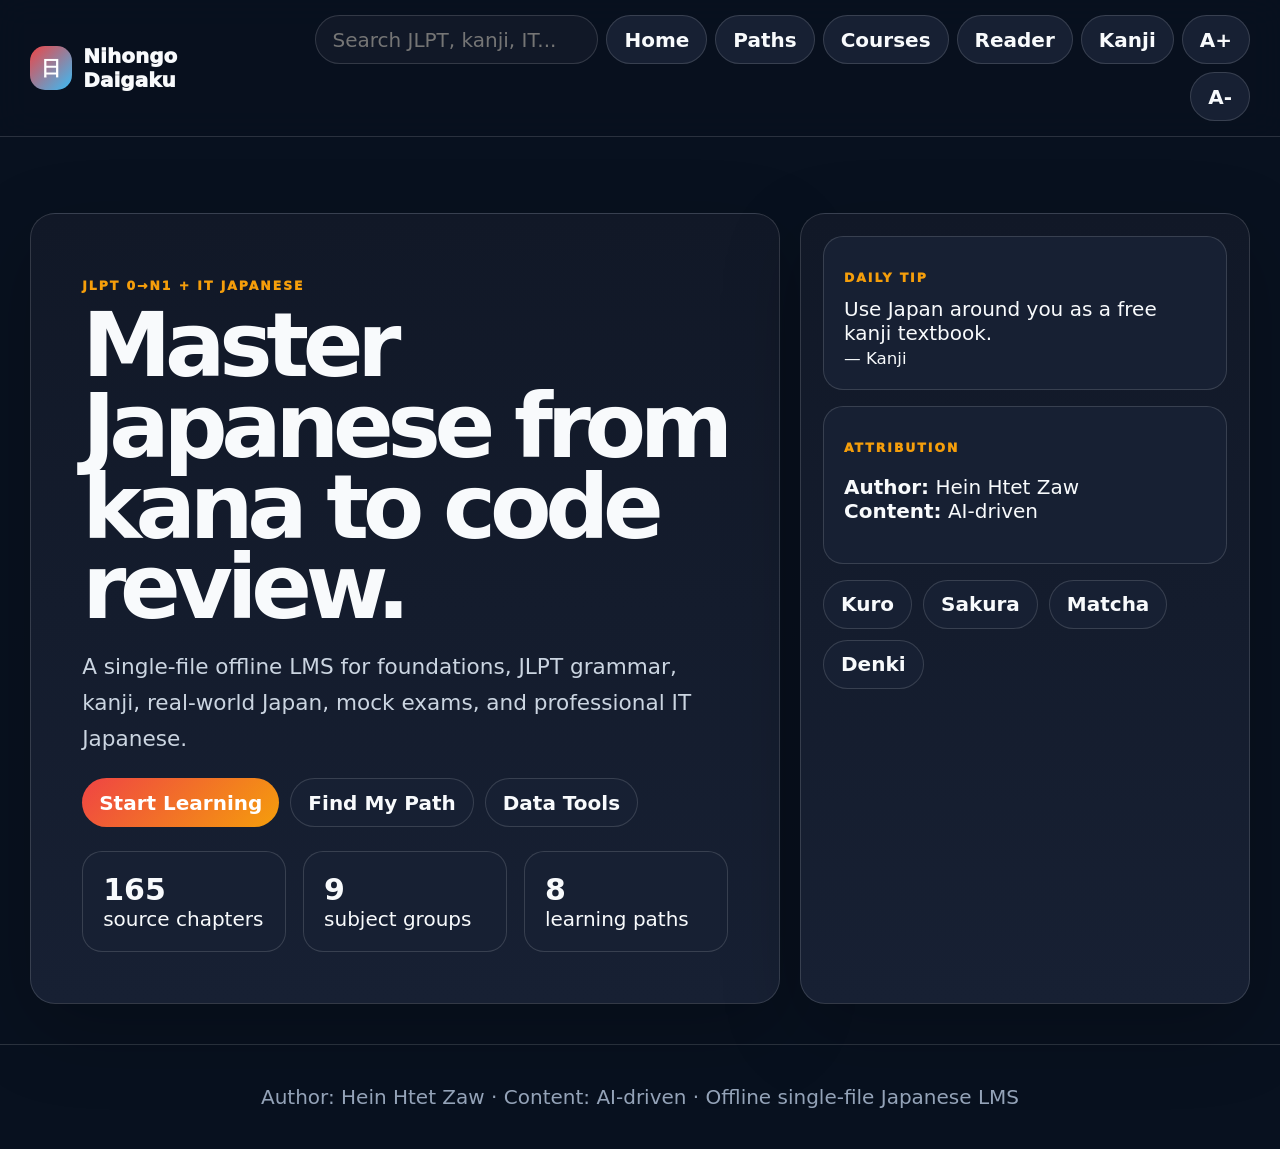
==== commit 5a3dfc85: "Update embedded course content (165 chapters)" ====
--- a/index.html
+++ b/index.html
@@ -2,15 +2,16 @@
 html{font-size:20px}*{box-sizing:border-box}body{margin:0;font-family:Inter,ui-sans-serif,system-ui,-apple-system,"Segoe UI",sans-serif;background:var(--bg);color:var(--tx)}:root,[data-theme=kuro]{--bg:#08111f;--pa:#111827;--pb:#172033;--tx:#f8fafc;--mu:#cbd5e1;--so:#94a3b8;--ln:rgba(255,255,255,.14);--ac:#ef4444;--a2:#f59e0b;--a3:#38bdf8;--cd:#050816}[data-theme=sakura]{--bg:#fff7f7;--pa:#fff;--pb:#fff1f2;--tx:#321827;--mu:#6b3349;--so:#8b5f70;--ln:rgba(136,19,55,.18);--ac:#e11d48;--a2:#f97316;--a3:#7c3aed;--cd:#fff1f2}[data-theme=matcha]{--bg:#eef7ef;--pa:#fbfffb;--pb:#e2f4e8;--tx:#10251a;--mu:#315c41;--so:#527b61;--ln:rgba(16,88,48,.18);--ac:#15803d;--a2:#ca8a04;--a3:#0f766e;--cd:#e9f7ed}[data-theme=denki]{--bg:#07111f;--pa:#0f1d31;--pb:#13243d;--tx:#ecfeff;--mu:#bae6fd;--so:#7dd3fc;--ln:rgba(125,211,252,.18);--ac:#22d3ee;--a2:#a3e635;--a3:#facc15;--cd:#020617}a{color:inherit}.skip-link{position:absolute;left:12px;top:-80px;background:var(--ac);color:#fff;padding:.6rem .9rem;border-radius:999px;z-index:9}.skip-link:focus{top:12px}button,.btn,input,textarea{font:inherit}button,.btn{cursor:pointer;border:1px solid var(--ln);border-radius:999px;background:var(--pb);color:var(--tx);padding:.58rem .85rem;font-weight:800;text-decoration:none}button:hover,.btn:hover{border-color:var(--ac)}button:focus-visible,a:focus-visible,input:focus-visible,textarea:focus-visible{outline:3px solid var(--a3);outline-offset:3px}.primary{background:linear-gradient(135deg,var(--ac),var(--a2));color:#fff;border:0}.page{display:none;min-height:100vh}.page.active{display:block}.wrap{width:min(1220px,calc(100% - 36px));margin:auto}.top{position:sticky;top:0;z-index:5;background:color-mix(in srgb,var(--bg) 88%,transparent);backdrop-filter:blur(16px);border-bottom:1px solid var(--ln)}.top .wrap{display:flex;gap:.7rem;justify-content:space-between;align-items:center;padding:.75rem 0}.brand{font-weight:950;display:flex;gap:.55rem;align-items:center}.mark{width:2.2rem;height:2.2rem;border-radius:.75rem;display:grid;place-items:center;background:linear-gradient(135deg,var(--ac),var(--a3));color:#fff}.nav{display:flex;gap:.4rem;flex-wrap:wrap;justify-content:flex-end}.search{border:1px solid var(--ln);border-radius:999px;background:var(--pa);color:var(--tx);padding:.58rem .8rem;min-width:13rem}.hero{padding:3.8rem 0 2rem;display:grid;grid-template-columns:1.25fr .75fr;gap:1rem}.card{background:linear-gradient(180deg,var(--pa),var(--pb));border:1px solid var(--ln);border-radius:1.25rem;box-shadow:0 26px 80px rgba(0,0,0,.22)}.panel{padding:1.1rem}.hero-main{padding:clamp(1.4rem,4vw,3rem)}.eyebrow{color:var(--a2);font-size:.62rem;font-weight:950;text-transform:uppercase;letter-spacing:.16em}.hero h1{font-size:clamp(2.25rem,7vw,5rem);line-height:.9;letter-spacing:-.07em;margin:.2rem 0}.lead{color:var(--mu);font-size:1.08rem;line-height:1.65}.row{display:flex;gap:.55rem;flex-wrap:wrap}.stats,.grid{display:grid;grid-template-columns:repeat(3,1fr);gap:.85rem}.stat,.tip{padding:1rem;border:1px solid var(--ln);border-radius:1rem;background:var(--pb)}.stat b{display:block;font-size:1.5rem}.course-card{padding:1rem;position:relative;overflow:hidden}.course-card:before{content:"";position:absolute;right:-3rem;bottom:-4rem;width:9rem;height:9rem;border-radius:50%;background:var(--c,var(--ac));opacity:.2}.progress-line{height:.42rem;background:var(--ln);border-radius:999px;overflow:hidden}.progress-line span{display:block;height:100%;background:linear-gradient(90deg,var(--ac),var(--a2))}.quiz-layout,.reader-layout{display:grid;grid-template-columns:310px 1fr;gap:1rem;padding:1rem 0 3rem}.path-list,.chapter-list{display:grid;gap:.4rem}.path-item,.chapter-link{text-align:left;border-radius:.8rem}.reader-sidebar{position:sticky;top:4.5rem;max-height:calc(100vh - 5rem);overflow:auto;align-self:start}.reader-shell{padding:1.1rem;max-width:980px;margin:auto}.reader-toolbar{display:flex;justify-content:space-between;gap:.7rem;flex-wrap:wrap}.reader-content{font-size:20px;line-height:1.85}.reader-content p,.reader-content li{color:var(--mu)}.reader-content h1,.reader-content h2,.reader-content h3{line-height:1.12;letter-spacing:-.03em}.reader-content img{max-width:100%;height:auto}.reader-content table{width:100%;display:block;overflow:auto;border-collapse:collapse}.reader-content td,.reader-content th{border:1px solid var(--ln);padding:.4rem}.reader-content blockquote{border-left:.25rem solid var(--ac);background:var(--pb);margin:1rem 0;padding:.4rem 1rem;border-radius:.6rem}.code-wrap{position:relative;margin:1rem 0}.copy-code{position:absolute;right:.4rem;top:.4rem;padding:.25rem .5rem;font-size:.7rem}.code-with-nums{display:grid;grid-template-columns:auto 1fr;background:var(--cd);border:1px solid var(--ln);border-radius:.8rem;overflow:auto}.code-gutter{margin:0;padding:1rem .6rem;color:var(--so);border-right:1px solid var(--ln);text-align:right;user-select:none}.code-main,.plain-code{margin:0;padding:1rem;overflow:auto;background:var(--cd);border-radius:.8rem}.code-main code,.plain-code code{white-space:pre;font-family:Consolas,"Cascadia Code",monospace;font-size:.82rem;color:var(--mu)}.footer{text-align:center;color:var(--so);border-top:1px solid var(--ln);padding:2rem 0}.overlay,.drawer{position:fixed;inset:0;background:rgba(0,0,0,.55);display:none;z-index:20}.open{display:block}.modal,.drawer-panel{background:var(--pa);border:1px solid var(--ln);border-radius:1rem;padding:1rem;box-shadow:0 26px 80px rgba(0,0,0,.25)}.modal{width:min(520px,calc(100% - 2rem));margin:10vh auto}.drawer-panel{position:absolute;right:1rem;top:1rem;bottom:1rem;width:min(520px,calc(100% - 2rem));overflow:auto}.toast{position:fixed;right:1rem;bottom:1rem;background:var(--pa);border:1px solid var(--ln);padding:.75rem 1rem;border-radius:1rem;display:none;z-index:30}.toast.show{display:block}.install{display:none;margin-top:1rem}.install.visible{display:block}.toc{padding:.8rem;border:1px solid var(--ln);border-radius:.8rem;background:var(--pb);margin:1rem 0}mark.srch-hl{background:var(--a2);color:#111}.srch-hl.current{outline:3px solid var(--ac)}.pill-row{display:flex;flex-wrap:wrap;gap:.4rem;margin-bottom:.75rem}.pill{border:1px solid var(--ln);background:var(--pb);color:var(--tx);border-radius:999px;padding:.3rem .8rem;font-size:.85rem;cursor:pointer}.pill.active{background:var(--ac);color:#111;border-color:var(--ac)}details.lesson-section{border:1px solid var(--ln);border-radius:.6rem;margin:.75rem 0;padding:0 .9rem;background:var(--pb)}details.lesson-section>summary{cursor:pointer;padding:.7rem 0;font-weight:600;list-style:revert}details.lesson-section[open]>summary{border-bottom:1px solid var(--ln);margin-bottom:.6rem}details.lesson-section.kanji-panel{border-color:var(--ac)}a.kanji-cta{display:inline-block;margin:.5rem 0 1rem;color:var(--ac);font-weight:600;text-decoration:none}a.kanji-cta:hover{text-decoration:underline}details.vocab-section table{position:relative}tr.vocab-sticky-row th{position:sticky;top:0;background:var(--pa);z-index:2;border-bottom:2px solid var(--ac)}.reader-content h3.grammar-point{border-left:4px solid var(--ac);padding-left:.6rem}.reader-content strong{color:var(--ac)}.kanji-grid{display:grid;grid-template-columns:repeat(auto-fill,minmax(140px,1fr));gap:.75rem;margin-top:1rem}.kanji-card{position:relative;border:1px solid var(--ln);border-radius:.6rem;background:var(--pb);min-height:140px;cursor:pointer;display:flex;flex-direction:column}.kanji-card-inner{flex:1;display:flex;align-items:center;justify-content:center;padding:.75rem;text-align:center}.kanji-card .back{display:none}.kanji-card.flipped .front{display:none}.kanji-card.flipped .back{display:flex;flex-direction:column;gap:.2rem;width:100%}.kanji-char{font-size:2.2rem;line-height:1}.kanji-lv{color:var(--mu);font-size:.75rem;margin-top:.3rem}.kanji-meaning{font-weight:600}.kanji-read{font-size:.8rem;color:var(--mu)}.kanji-src{font-size:.75rem;margin-top:.3rem}.kanji-status-btn{border:none;border-top:1px solid var(--ln);background:var(--pa);color:var(--mu);padding:.3rem;font-size:.75rem;text-transform:capitalize;cursor:pointer}.kanji-card.status-learning .kanji-status-btn{color:var(--ac)}.kanji-card.status-known .kanji-status-btn{color:#2e8b57;font-weight:600}.kanji-card.status-known{border-color:#2e8b57}.kanji-review-char{font-size:4rem;text-align:center}.kanji-review-progress{text-align:center;color:var(--mu);margin-bottom:1rem}.kanji-review-answer{text-align:center;margin-top:1rem;padding-top:1rem;border-top:1px solid var(--ln)}.kanji-review-actions{display:flex;gap:.5rem;justify-content:center;margin-top:1rem}
 @media(max-width:900px){.hero,.grid,.quiz-layout,.reader-layout{grid-template-columns:1fr}.reader-sidebar{position:static;max-height:none}.stats{grid-template-columns:1fr}.search{min-width:9rem}}@media(max-width:767px){html{font-size:17px}.reader-content{font-size:20px}}@media(max-width:420px){html{font-size:15px}.wrap{width:calc(100% - 22px)}.hero-main,.panel,.reader-shell{padding:1rem}.reader-content{font-size:20px}}@media print{.top,.reader-sidebar,.reader-toolbar,.footer,.skip-link,.toast,.drawer,.overlay{display:none!important}.page{display:block!important}.reader-layout{display:block}.reader-shell,.wrap{width:100%;max-width:none}.card{box-shadow:none;border:0}.reader-content{color:#000}}
 </style></head><body><a class="skip-link" href="#main-content">Skip to content</a><nav class="top"><div class="wrap"><div class="brand"><span class="mark">日</span><span>Nihongo Daigaku</span></div><div class="nav"><input id="globalSearch" class="search" type="search" placeholder="Search JLPT, kanji, IT..."><button onclick="App.goTo('home')">Home</button><button onclick="App.goTo('quiz')">Paths</button><button onclick="App.goTo('courses')">Courses</button><button onclick="Reader.openFirst()">Reader</button><button onclick="App.goTo('kanji')">Kanji</button><button onclick="EHU_RCtrl.adjFont(1)">A+</button><button onclick="EHU_RCtrl.adjFont(-1)">A-</button></div></div></nav><main id="main-content">
-<section id="page-home" class="page"><div class="wrap"><div class="hero"><div class="card hero-main"><p class="eyebrow">JLPT 0→N1 + IT Japanese</p><h1>Master Japanese from kana to code review.</h1><p class="lead">A single-file offline LMS for foundations, JLPT grammar, kanji, real-world Japan, mock exams, and professional IT Japanese.</p><div class="row"><button class="primary" onclick="Reader.openFirst()">Start Learning</button><button onclick="App.goTo('quiz')">Find My Path</button><button onclick="EHU_DataPanel.toggle()">Data Tools</button></div><div id="dataActions" class="row" style="display:none;margin-top:1rem"><button onclick="EHU_Data.exportProgress()">Export</button><label class="btn">Import <input type="file" hidden onchange="EHU_Data.importProgress(this)"></label><button onclick="EHU_Data.confirmReset()">Reset</button></div><div class="stats" style="margin-top:1.2rem"><div class="stat"><b>163</b><span>source chapters</span></div><div class="stat"><b>9</b><span>subject groups</span></div><div class="stat"><b>8</b><span>learning paths</span></div></div><div id="pwaInstallBanner" class="install card panel"><b>Install offline app</b><p>Save this LMS to your device.</p><button onclick="EHU_PWA.install()">Install</button><button onclick="EHU_PWA.dismiss()">Dismiss</button></div></div><aside class="card panel"><div class="tip"><p class="eyebrow">Daily Tip</p><div id="dailyTipText"></div><small id="dailyTipSource"></small></div><div class="tip" style="margin-top:.8rem"><p class="eyebrow">Attribution</p><p><b>Author:</b> Hein Htet Zaw<br><b>Content:</b> AI-driven</p></div><div class="row" style="margin-top:.8rem"><button onclick="EHU_Accent.setTheme('kuro')">Kuro</button><button onclick="EHU_Accent.setTheme('sakura')">Sakura</button><button onclick="EHU_Accent.setTheme('matcha')">Matcha</button><button onclick="EHU_Accent.setTheme('denki')">Denki</button></div></aside></div><div id="recentWrap" class="grid"></div></div></section>
+<section id="page-home" class="page"><div class="wrap"><div class="hero"><div class="card hero-main"><p class="eyebrow">JLPT 0→N1 + IT Japanese</p><h1>Master Japanese from kana to code review.</h1><p class="lead">A single-file offline LMS for foundations, JLPT grammar, kanji, real-world Japan, mock exams, and professional IT Japanese.</p><div class="row"><button class="primary" onclick="Reader.openFirst()">Start Learning</button><button onclick="App.goTo('quiz')">Find My Path</button><button onclick="EHU_DataPanel.toggle()">Data Tools</button></div><div id="dataActions" class="row" style="display:none;margin-top:1rem"><button onclick="EHU_Data.exportProgress()">Export</button><label class="btn">Import <input type="file" hidden onchange="EHU_Data.importProgress(this)"></label><button onclick="EHU_Data.confirmReset()">Reset</button></div><div class="stats" style="margin-top:1.2rem"><div class="stat"><b>165</b><span>source chapters</span></div><div class="stat"><b>9</b><span>subject groups</span></div><div class="stat"><b>8</b><span>learning paths</span></div></div><div id="pwaInstallBanner" class="install card panel"><b>Install offline app</b><p>Save this LMS to your device.</p><button onclick="EHU_PWA.install()">Install</button><button onclick="EHU_PWA.dismiss()">Dismiss</button></div></div><aside class="card panel"><div class="tip"><p class="eyebrow">Daily Tip</p><div id="dailyTipText"></div><small id="dailyTipSource"></small></div><div class="tip" style="margin-top:.8rem"><p class="eyebrow">Attribution</p><p><b>Author:</b> Hein Htet Zaw<br><b>Content:</b> AI-driven</p></div><div class="row" style="margin-top:.8rem"><button onclick="EHU_Accent.setTheme('kuro')">Kuro</button><button onclick="EHU_Accent.setTheme('sakura')">Sakura</button><button onclick="EHU_Accent.setTheme('matcha')">Matcha</button><button onclick="EHU_Accent.setTheme('denki')">Denki</button></div></aside></div><div id="recentWrap" class="grid"></div></div></section>
 <section id="page-quiz" class="page"><div class="wrap quiz-layout"><aside class="card panel"><p class="eyebrow">8 Learning Paths</p><div id="pathList" class="path-list"></div></aside><div class="card panel"><h1>Choose your mission</h1><p class="lead">Answer three quick questions and get a recommended Japanese route.</p><div id="quizBox"></div></div></div></section>
 <section id="page-courses" class="page"><div class="wrap"><div class="panel"><h1>Course Library</h1><p class="lead">Foundations, JLPT N5-N1, real-world supplements, IT Professional Japanese, and mock exams.</p><div id="levelFocusBar" class="row pill-row"></div></div><div id="coursesGrid" class="grid"></div></div></section>
-<section id="page-reader" class="page"><div class="wrap reader-layout"><aside class="card reader-sidebar panel"><div class="row"><button onclick="App.goTo('courses')">Courses</button><button onclick="EHU_BNL.open('bookmarks')">Saved</button><button onclick="EHU_KS.open()">?</button></div><div id="levelFocusBarReader" class="row pill-row" style="margin-bottom:.5rem"></div><input id="chapterSearchInput" class="search" style="width:100%;margin:.8rem 0" placeholder="Search current chapter" oninput="EHU_ChSearch.search(this.value)"><div id="readerList" class="chapter-list"></div></aside><article class="card reader-shell"><div class="reader-toolbar"><div><p class="eyebrow" id="readerMeta">Reader</p><h1 id="readerTitle">Select a lesson</h1></div><div class="row"><button id="chCompleteBtn" onclick="EHU_Progress.toggle(Reader.currentPath)">Mark Complete</button><button id="chBookmarkBtn" onclick="EHU_Bookmarks.toggleCurrent()">Bookmark</button><button onclick="EHU_Notes.open()">Notes</button><button onclick="EHU_RCtrl.adjFont(1)">A+</button><button onclick="EHU_RCtrl.adjFont(-1)">A-</button></div></div><div id="tocBox"></div><div id="readerContent" class="reader-content"></div></article></div></section><section id="page-kanji" class="page"><div class="wrap"><h1>Kanji Lab</h1><p class="lead">Every kanji introduced across your lessons, gathered in one place to memorize and review.</p><div id="kanjiLevelBar" class="row pill-row"></div><div class="row" style="gap:.6rem;flex-wrap:wrap;align-items:center"><input id="kanjiSearchInput" class="search" placeholder="Search by character or meaning" oninput="EHU_KanjiPage.search(this.value)"><button onclick="EHU_KanjiPage.startReview()">Start Review Session</button><span id="kanjiStats" class="tip" style="padding:.3rem .8rem"></span></div><div id="kanjiGrid" class="kanji-grid"></div></div></section></main>
+<section id="page-reader" class="page"><div class="wrap reader-layout"><aside class="card reader-sidebar panel"><div class="row"><button onclick="App.goTo('courses')">Courses</button><button onclick="EHU_BNL.open('bookmarks')">Saved</button><button onclick="EHU_KS.open()">?</button></div><div id="levelFocusBarReader" class="row pill-row" style="margin-bottom:.5rem"></div><input id="chapterSearchInput" class="search" style="width:100%;margin:.8rem 0" placeholder="Search current chapter" oninput="EHU_ChSearch.search(this.value)"><div id="readerList" class="chapter-list"></div></aside><article class="card reader-shell"><div class="reader-toolbar"><div><p class="eyebrow" id="readerMeta">Reader</p><h1 id="readerTitle">Select a lesson</h1></div><div class="row"><button id="chCompleteBtn" onclick="EHU_Progress.toggle(Reader.currentPath)">Mark Complete</button><button id="chBookmarkBtn" onclick="EHU_Bookmarks.toggleCurrent()">Bookmark</button><button onclick="EHU_Notes.open()">Notes</button><button onclick="EHU_RCtrl.adjFont(1)">A+</button><button onclick="EHU_RCtrl.adjFont(-1)">A-</button></div></div><div id="tocBox"></div><div id="readerContent" class="reader-content"></div></article></div></section><section id="page-kanji" class="page"><div class="wrap"><h1>Kanji Lab</h1><p class="lead">Every kanji introduced across your lessons, gathered in one place to memorize and review. Switch English / မြန်မာ meanings below.</p><div id="kanjiLevelBar" class="row pill-row"></div><div id="kanjiLangBar" class="row pill-row" style="margin-bottom:.5rem"></div><div class="row" style="gap:.6rem;flex-wrap:wrap;align-items:center"><input id="kanjiSearchInput" class="search" placeholder="Search by character or meaning" oninput="EHU_KanjiPage.search(this.value)"><button onclick="EHU_KanjiPage.startReview()">Start Review Session</button><span id="kanjiStats" class="tip" style="padding:.3rem .8rem"></span></div><div id="kanjiGrid" class="kanji-grid"></div></div></section></main>
 <footer class="footer"><div class="wrap">Author: Hein Htet Zaw · Content: AI-driven · Offline single-file Japanese LMS</div></footer><div id="toast" class="toast"></div><div id="ehuConfirmOverlay" class="overlay"><div class="modal"><h2 id="ehuConfirmTitle"></h2><p id="ehuConfirmDesc"></p><button id="ehuConfirmOk">OK</button><button onclick="EHU_Confirm.cancel()">Cancel</button></div></div><div id="kanjiReviewOverlay" class="overlay"><div class="modal"><div id="kanjiReviewBody"></div><div class="kanji-review-actions"><button onclick="EHU_KanjiPage.reveal()">Show Answer</button><button onclick="EHU_KanjiPage.gradeReview(true)">Got it</button><button onclick="EHU_KanjiPage.gradeReview(false)">Still learning</button><button onclick="EHU_KanjiPage.closeReview()">Close</button></div></div></div><div id="notesPanel" class="drawer"><div class="drawer-panel"><h2>Chapter Notes</h2><textarea id="notesTextarea" style="width:100%;min-height:240px"></textarea><div class="row"><button onclick="EHU_Notes.save()">Save</button><button onclick="EHU_Notes.close()">Close</button></div></div></div><div id="bnlOverlay" class="drawer"><div class="drawer-panel"><h2>Saved Learning</h2><div class="row"><button id="bnlTabBm" onclick="EHU_BNL.switchTab('bookmarks')">Bookmarks</button><button id="bnlTabNt" onclick="EHU_BNL.switchTab('notes')">Notes</button><button onclick="EHU_BNL.close()">Close</button></div><div id="bnlBody"></div></div></div><div id="ksOverlay" class="overlay"><div class="modal"><h2>Keyboard shortcuts</h2><p>/ search · j/k next/previous · b bookmark · n notes · Escape close</p><button onclick="EHU_KS.close()">Close</button></div></div>
-<script type="application/json" id="ehu-embedded-markdown">{"curriculum/curriculum-structure-map-md.md": "# [01/31] CURRICULUM_STRUCTURE_MAP.md\n████████████████████████████████████████████████████████████████████████\n\n# 日本語大学 — CURRICULUM STRUCTURE MAP\n## MAIN (JLPT Pass Track) vs OPTIONAL (Real-World Track)\n\n**How to use this document:**\n- 🟦 **MAIN** = Required to pass JLPT. Study these first.\n- 🟩 **OPTIONAL** = Real-world Japanese. Study after JLPT lessons or in parallel.\n- Each level shows exactly what the JLPT tests + which file contains it.\n\n---\n\n# ══════════════════════════════════════════\n# PRE-JLPT FOUNDATIONS\n# ══════════════════════════════════════════\n\n| ID | Content | Track | File | Est. Hours |\n|----|---------|-------|------|-----------|\n| F01 | Writing systems overview | 🟦 MAIN | FOUNDATIONS_complete.md | 1 hr |\n| F02 | Hiragana complete | 🟦 MAIN | FOUNDATIONS_complete.md | 10 hrs |\n| F03 | Katakana complete | 🟦 MAIN | FOUNDATIONS_complete.md | 8 hrs |\n| F04 | Pronunciation & Pitch Accent | 🟦 MAIN | FOUNDATIONS_complete.md | 5 hrs |\n| F05 | Japanese IME input | 🟦 MAIN | FOUNDATIONS_complete.md | 2 hrs |\n| F06 | Kanji intro: radicals, stroke order | 🟦 MAIN | FOUNDATIONS_complete.md | 5 hrs |\n| F07 | Survival Japanese 50 phrases | 🟩 OPTIONAL | FOUNDATIONS_complete.md | 2 hrs |\n\n---\n\n# ══════════════════════════════════════════\n# N5 LEVEL — TARGET: PASS JLPT N5\n# ══════════════════════════════════════════\n\n## N5 JLPT Requirements\n- **Vocabulary target:** ~800 words\n- **Kanji target:** 80 characters\n- **Grammar target:** 60+ patterns\n- **Pass score:** 80/180 (with section minimums: Language 38, Reading 38, Listening 19)\n\n## N5 MAIN Lessons (Required for JLPT Pass)\n\n| ID | Content | Grammar Focus | JLPT Weight | File |\n|----|---------|--------------|-------------|------|\n| N5-M01-L01 | Self-introduction: は・です・か・の | ★★★★★ | 文字語彙+文法 | N5_M1_L1 |\n| N5-M01-L02 | Numbers, Time, Demonstratives | ★★★★★ | 文字語彙 | N5_M1_L2 |\n| N5-M01-L03 | Verbs: ます/ません form, を/で/へ | ★★★★★ | 文法 | N5_M1_L3 |\n| N5-M01-L04 | は vs が | ★★★★★ | 文法 | N5_M1_L4 |\n| N5-M01-L05 | い-adjective conjugation | ★★★★★ | 文法 | N5_M1_L5 |\n| N5-M01-L06 | な-adjective conjugation | ★★★★★ | 文法 | N5_M1_L6-L10 |\n| N5-M01-L07 | います/あります + に/で location | ★★★★★ | 文法 | N5_M1_L6-L10 |\n| N5-M01-L08 | て-form + ～ています | ★★★★★ | 文法 | N5_M1_L6-L10 |\n| N5-M01-L09 | Past tense ました/ませんでした | ★★★★★ | 文法 | N5_M1_L6-L10 |\n| N5-M01-L10 | ～たい/ほしい/てください | ★★★★★ | 文法 | N5_M1_L6-L10 |\n| N5-M01-L11 | Potential form + ことができる | ★★★★☆ | 文法 | N5_M1_L11-L20 |\n| N5-M01-L12 | あげる/くれる/もらう | ★★★★☆ | 文法 | N5_M1_L11-L20 |\n| N5-M01-L13 | Frequency/degree adverbs | ★★★★☆ | 文法 | N5_M1_L11-L20 |\n| N5-M01-L14 | Counters | ★★★★☆ | 文字語彙 | N5_M1_L11-L20 |\n| N5-M01-L15 | Days/months/dates | ★★★★★ | 文字語彙 | N5_M1_L11-L20 |\n| N5-M01-L16 | Family vocabulary | ★★★☆☆ | 文字語彙 | N5_M1_L11-L20 |\n| N5-M01-L17 | Shopping/food transactions | ★★★☆☆ | 文字語彙 | N5_M1_L11-L20 |\n| N5-M01-L18 | Transport/directions | ★★★☆☆ | 文法+聴解 | N5_M1_L11-L20 |\n| N5-M01-L19 | Permission/prohibition/obligation | ★★★★★ | 文法 | N5_M1_L11-L20 |\n| N5-M01-L20 | Module 1 Review + Assessment | ★★★★★ | All | N5_M1_L11-L20 |\n| N5-M02-L01–L20 | Daily Life (たり、し、でしょう、ようになる…) | ★★★★★ | 文法 | N5_M2_* |\n| N5-M03-L01–L20 | Grammar extension (ば、なら、passive, causative intro) | ★★★★★ | 文法 | N5_M3_M4 |\n| N5-M04 | N5 Review + Mock Exam | ★★★★★ | All | N5_M3_M4 |\n\n## N5 OPTIONAL Lessons (Beyond JLPT)\n\n| ID | Content | File |\n|----|---------|------|\n| N5-OPT-01 | Convenience store scripts | SUPPLEMENT_A |\n| N5-OPT-02 | Onomatopoeia basics (30 items) | SUPPLEMENT_A |\n| N5-OPT-03 | Basic Kansai-ben recognition | SUPPLEMENT_A |\n| N5-OPT-04 | Festival & event vocabulary | SUPPLEMENT_I |\n| N5-OPT-05 | Anime/manga Japanese | SUPPLEMENT_E |\n\n---\n\n# ══════════════════════════════════════════\n# N4 LEVEL — TARGET: PASS JLPT N4\n# ══════════════════════════════════════════\n\n## N4 JLPT Requirements\n- **Vocabulary target:** ~1,500 words\n- **Kanji target:** 300 characters\n- **Grammar target:** ~100 patterns (N5 + N4 new)\n- **Pass score:** 90/180\n\n## N4 MAIN Lessons (JLPT Focused)\n\n| ID | Content | JLPT Weight | File |\n|----|---------|-------------|------|\n| N4-M01-L01 | Passive voice (direct + indirect suffering) | ★★★★★ | N4_complete |\n| N4-M01-L02 | Causative ～させる | ★★★★★ | N4_complete |\n| N4-M01-L02b | Causative-passive ～させられる | ★★★★★ | N4_complete |\n| N4-M01-L03 | ために/ように (purpose) | ★★★★★ | SUPPLEMENT_B |\n| N4-M01-L04 | ～てしまう | ★★★★★ | SUPPLEMENT_B |\n| N4-M01-L05 | ことにする/ことになる | ★★★★★ | SUPPLEMENT_B |\n| N4-M01-L06 | はずだ/べきだ | ★★★★★ | SUPPLEMENT_B |\n| N4-M01-L07 | ～てほしい | ★★★★☆ | SUPPLEMENT_B |\n| N4-M01-L08 | ～という | ★★★★★ | SUPPLEMENT_B |\n| N4-M01-L09 | ～つもり/予定 | ★★★★★ | SUPPLEMENT_B |\n| N4-M01-L10 | ～かどうか | ★★★★☆ | SUPPLEMENT_B |\n| N4-M01-L11 | ～ように言う/頼む | ★★★★☆ | SUPPLEMENT_B |\n| N4-M01-L12 | ～まま | ★★★★☆ | SUPPLEMENT_B |\n| N4-M01-L13 | ～ながら | ★★★★★ | SUPPLEMENT_B |\n| N4-M01-L14 | ～ばかり | ★★★★☆ | SUPPLEMENT_B |\n| N4-M01-L15 | ～だけ/しか～ない | ★★★★★ | SUPPLEMENT_B |\n| N4-M01-L16 | ～てある/ておく | ★★★★☆ | SUPPLEMENT_B |\n| N4-M02-L01 | Conditionals (と/ば/たら/なら comparison) | ★★★★★ | N4_complete |\n| N4-M02-L02 | ようだ/みたいだ/らしい (comparison) | ★★★★★ | N4_complete |\n| N4-M02-L03–L20 | に対して/について/によると/によって/にとって/として/さえ/わけだ/ところだ | ★★★★★ | N4_complete |\n| N4-M03-L01 | Vocabulary Set 1 (abstract nouns) | ★★★★★ | N4_complete |\n| N4-M03-L02–L20 | Vocabulary Sets 2–6 | ★★★★☆ | SUPPLEMENT_B |\n| N4-M04 | N4 Review + Mock Exam | ★★★★★ | N4_complete |\n\n## N4 OPTIONAL Lessons\n\n| ID | Content | File |\n|----|---------|------|\n| N4-OPT-01 | Izakaya culture + ordering | SUPPLEMENT_A |\n| N4-OPT-02 | Part-time job interview | SUPPLEMENT_A |\n| N4-OPT-03 | Male/female speech patterns | SUPPLEMENT_A |\n| N4-OPT-04 | 四字熟語 basics (20 items) | SUPPLEMENT_A |\n| N4-OPT-05 | ことわざ basics (15 items) | SUPPLEMENT_A |\n| N4-OPT-06 | Hospital/clinic language | SUPPLEMENT_A |\n\n---\n\n# ══════════════════════════════════════════\n# N3 LEVEL — TARGET: PASS JLPT N3\n# ══════════════════════════════════════════\n\n## N3 JLPT Requirements\n- **Vocabulary target:** ~3,500 words\n- **Kanji target:** 650 characters\n- **Grammar target:** ~170 patterns (cumulative)\n- **Pass score:** 95/180\n\n## N3 MAIN Lessons (JLPT Focused)\n\n| ID | Content | JLPT Weight | File |\n|----|---------|-------------|------|\n| N3-M01-L01 | Concessive: にもかかわらず/ものの/くせに/とはいえ | ★★★★★ | N3_complete |\n| N3-M01-L02 | Purpose/Result: からこそ/ことから/ことで/に伴って | ★★★★★ | N3_complete |\n| N3-M01-L03 | Listing: だけでなく/ばかりか/に加えて/そのうえ | ★★★★★ | SUPPLEMENT_C |\n| N3-M01-L04 | Occasion: に際して/にあたって | ★★★★☆ | SUPPLEMENT_C |\n| N3-M01-L05 | Contrast: 一方で/それに対して/とはいうものの | ★★★★★ | SUPPLEMENT_C |\n| N3-M01-L06 | Evidence: に違いない/とみられる/とされる | ★★★★★ | SUPPLEMENT_C |\n| N3-M01-L07 | Degree: ～ほど extended/さえ～ば/でさえ | ★★★★★ | SUPPLEMENT_C |\n| N3-M01-L08 | Limiting: を除いて/に限って/に限らず | ★★★★☆ | SUPPLEMENT_C |\n| N3-M01-L09 | Assertion: のではないか/とも考えられる | ★★★★★ | SUPPLEMENT_C |\n| N3-M01-L10 | Conditional: さえ～ば/でさえ | ★★★★☆ | SUPPLEMENT_C |\n| N3-M01-L11 | Reason: わけだ/わけにはいかない/わけではない | ★★★★★ | SUPPLEMENT_C |\n| N3-M01-L12 | Direction: ～てくる/～ていく extended | ★★★★★ | SUPPLEMENT_C |\n| N3-M01-L13 | Obligation: ないわけにはいかない/ずにはいられない | ★★★★☆ | SUPPLEMENT_C |\n| N3-M01-L14 | Based on: にそって/に基づいて | ★★★★☆ | SUPPLEMENT_C |\n| N3-M01-L15 | Definition: というのは/とは/ということは | ★★★★★ | SUPPLEMENT_C |\n| N3-M01-L16 | Interpretation: とみれば/ととれる | ★★★☆☆ | SUPPLEMENT_C |\n| N3-M01-L17 | Complex multi-clause sentences | ★★★★★ | SUPPLEMENT_C |\n| N3-M01-L18 | Discourse markers (essay/writing) | ★★★★★ | SUPPLEMENT_C |\n| N3-M01-L19 | Consolidation practice | ★★★★★ | SUPPLEMENT_C |\n| N3-M01-L20 | N3 M1 Assessment | ★★★★★ | SUPPLEMENT_C |\n| N3-M02-L01–L03 | Reading: news, opinion, data texts | ★★★★★ | N3_complete + SUPPLEMENT_C |\n| N3-M03-L01–L20 | Listening at natural speed (full transcripts) | ★★★★★ | N3_complete + SUPPLEMENT_H |\n| N3-M04-L01–L20 | N3 Review + Vocab sets + Mock Exam | ★★★★★ | SUPPLEMENT_G |\n\n## N3 OPTIONAL Lessons\n\n| ID | Content | File |\n|----|---------|------|\n| N3-OPT-01 | NHK Easy News reading practice | SUPPLEMENT_E |\n| N3-OPT-02 | Kansai-ben extended | SUPPLEMENT_E |\n| N3-OPT-03 | 四字熟語 advanced (30 more) | SUPPLEMENT_F |\n| N3-OPT-04 | ことわざ advanced (20 more) | SUPPLEMENT_F |\n| N3-OPT-05 | Cooking vocabulary | SUPPLEMENT_I |\n| N3-OPT-06 | Travel/tourism Japanese | SUPPLEMENT_I |\n| N3-OPT-07 | Festival/event vocabulary | SUPPLEMENT_I |\n\n---\n\n# ══════════════════════════════════════════\n# N2 LEVEL — TARGET: PASS JLPT N2\n# ══════════════════════════════════════════\n\n## N2 JLPT Requirements\n- **Vocabulary target:** ~6,000 words\n- **Kanji target:** 1,000 characters\n- **Grammar target:** ~240 patterns (cumulative)\n- **Pass score:** 90/180\n\n## N2 MAIN Lessons (JLPT Focused)\n\n| ID | Content | JLPT Weight | File |\n|----|---------|-------------|------|\n| N2-M01-L01 | Formal connectors: したがって/ゆえに/すなわち | ★★★★★ | N2_complete |\n| N2-M01-L02 | Conditionals: てはじめて/てこそ/に反して/に応じて/次第で | ★★★★★ | N2_complete |\n| N2-M01-L03 | かねる/かねない | ★★★★★ | N2_expanded |\n| N2-M01-L04 | ざるを得ない | ★★★★★ | N2_expanded |\n| N2-M01-L05 | ～上で/上に | ★★★★★ | N2_expanded |\n| N2-M01-L06 | において/における | ★★★★★ | N2_expanded |\n| N2-M01-L07 | に際して/にあたり (N2 level) | ★★★★☆ | N2_expanded |\n| N2-M01-L08 | に関わる | ★★★★☆ | N2_expanded |\n| N2-M01-L09 | ことなく | ★★★★☆ | N2_expanded |\n| N2-M01-L10 | にすぎない/に他ならない | ★★★★★ | N2_expanded |\n| N2-M01-L11 | をはじめ/をめぐって | ★★★★★ | N2_expanded |\n| N2-M01-L12 | ものだ/ものとする | ★★★★☆ | N2_expanded |\n| N2-M01-L13 | もかまわず/ながらも | ★★★★☆ | N2_expanded |\n| N2-M01-L14 | からといって/にしては | ★★★★★ | N2_expanded |\n| N2-M01-L15–L19 | ならではの/だけあって/を皮切りに/を契機に/を通じて/を問わず | ★★★★★ | N2_expanded |\n| N2-M01-L20 | N2 M1 Assessment | ★★★★★ | N2_expanded |\n| N2-M02-L01–L10 | Keigo full system + business situations | ★★★★★ | N2_complete + N2_expanded |\n| N2-M03-L01–L10 | Academic reading (500-700 word passages) | ★★★★★ | N2_complete + N2_expanded |\n| N2-M04 | N2 Review + Full Mock Exam | ★★★★★ | N2_complete |\n\n## N2 OPTIONAL Lessons\n\n| ID | Content | File |\n|----|---------|------|\n| N2-OPT-01 | Business meetings/presentations | SUPPLEMENT_D |\n| N2-OPT-02 | Job hunting 就活 | SUPPLEMENT_D |\n| N2-OPT-03 | IT/Medical/Legal vocabulary | SUPPLEMENT_D |\n| N2-OPT-04 | Academic thesis writing | SUPPLEMENT_E |\n| N2-OPT-05 | News broadcast language | SUPPLEMENT_E |\n| N2-OPT-06 | Political/electoral vocabulary | SUPPLEMENT_F |\n| N2-OPT-07 | Sports commentary | SUPPLEMENT_E |\n\n---\n\n# ══════════════════════════════════════════\n# N1 LEVEL — TARGET: PASS JLPT N1\n# ══════════════════════════════════════════\n\n## N1 JLPT Requirements\n- **Vocabulary target:** ~10,000 words\n- **Kanji target:** All 2,136 Jōyō kanji\n- **Grammar target:** ~310 patterns (cumulative)\n- **Pass score:** 100/180\n\n## N1 MAIN Lessons (JLPT Focused)\n\n| ID | Content | JLPT Weight | File |\n|----|---------|-------------|------|\n| N1-M01-L01 | いかん/はおろか/をもってすれば/ようものなら | ★★★★★ | N1_complete |\n| N1-M01-L02 | べく/たる/ごとく | ★★★★★ | N1_expanded |\n| N1-M01-L03 | ようものなら/たが最後/でもあるまいし | ★★★★★ | N1_complete + expanded |\n| N1-M01-L04 | にして/につけ/によらず | ★★★★★ | N1_expanded |\n| N1-M01-L05 | をおいてほかにない/ならではの | ★★★★☆ | N1_expanded |\n| N1-M01-L06–L10 | てやまない/にたえない/に難くない/をもって/をもってしても | ★★★★★ | N1_expanded |\n| N1-M01-L11–L15 | なしに/すら/だに/といわず/こそあれ | ★★★★☆ | N1_expanded |\n| N1-M01-L16–L19 | まじき/ゆえ/もさることながら/てしかるべき | ★★★★☆ | N1_expanded |\n| N1-M01-L20 | N1 M1 Full Assessment | ★★★★★ | N1_expanded |\n| N1-M02-L01–L10 | Literary Japanese + classical echoes | ★★★★★ | N1_complete + expanded |\n| N1-M03-L01 | Slang + internet Japanese (JLPT doesn't test but builds comprehension) | ★★★☆☆ | N1_complete |\n| N1-M04 | N1 Full Mock Exam | ★★★★★ | N1_complete |\n\n## N1 OPTIONAL Lessons\n\n| ID | Content | File |\n|----|---------|------|\n| N1-OPT-01 | Business Japanese (meeting + negotiation) | SUPPLEMENT_D |\n| N1-OPT-02 | Academic seminar language | SUPPLEMENT_E |\n| N1-OPT-03 | Classical Japanese (文語) deeper | SUPPLEMENT_G |\n| N1-OPT-04 | Internet/subculture vocabulary | SUPPLEMENT_E |\n| N1-OPT-05 | Regional dialects deeper | SUPPLEMENT_E/G |\n\n---\n\n# ══════════════════════════════════════════\n# OPTIONAL MODULES (ALL LEVELS)\n# Beyond JLPT — For Natural Japanese Fluency\n# ══════════════════════════════════════════\n\n| Module | Content | Best level to study | File |\n|--------|---------|-------------------|------|\n| OPT-LIFE-01 | Onomatopoeia 200+ | N3+ | SUPPLEMENT_A |\n| OPT-LIFE-02 | Real-world Japan life (conbini, izakaya, hospital, apartment) | N4+ | SUPPLEMENT_A |\n| OPT-LIFE-03 | Male/female/age speech patterns | N3+ | SUPPLEMENT_A |\n| OPT-LIFE-04 | Filler words + aizuchi | N3+ | SUPPLEMENT_A |\n| OPT-LIFE-05 | Kansai/Hakata/Tohoku/Okinawa dialects | N3+ | SUPPLEMENT_A + E + G |\n| OPT-BIZ-01 | Business meetings + presentations | N2+ | SUPPLEMENT_D |\n| OPT-BIZ-02 | Job hunting 就活 complete | N2+ | SUPPLEMENT_D |\n| OPT-BIZ-03 | IT/Medical/Legal/Finance vocabulary | N2+ | SUPPLEMENT_D |\n| OPT-BIZ-04 | Customer service 接客語 | N3+ | SUPPLEMENT_D |\n| OPT-MEDIA-01 | News broadcast Japanese | N3+ | SUPPLEMENT_E |\n| OPT-MEDIA-02 | Sports commentary (baseball/soccer/sumo) | N3+ | SUPPLEMENT_E |\n| OPT-MEDIA-03 | Twitter/LINE/TikTok/Discord Japanese | N3+ | SUPPLEMENT_E |\n| OPT-MEDIA-04 | Variety show / comedy | N3+ | SUPPLEMENT_E |\n| OPT-MEDIA-05 | Anime vs real Japanese | N3+ | SUPPLEMENT_E |\n| OPT-CULTURE-01 | Wedding/funeral/shrine/temple | N3+ | SUPPLEMENT_E |\n| OPT-CULTURE-02 | Political/electoral vocabulary | N2+ | SUPPLEMENT_F |\n| OPT-CULTURE-03 | Festival/event vocabulary | N3+ | SUPPLEMENT_I |\n| OPT-CULTURE-04 | Classical Japanese (文語) | N1 | SUPPLEMENT_G |\n| OPT-STUDY-01 | SRS/Anki methodology | Any level | SUPPLEMENT_F |\n| OPT-STUDY-02 | Shadowing guide | N3+ | SUPPLEMENT_F |\n| OPT-STUDY-03 | Pitch accent practice | N3+ | SUPPLEMENT_F |\n| OPT-STUDY-04 | JLPT test strategies | Per level | SUPPLEMENT_I |\n| OPT-STUDY-05 | Cultural immersion guide (Tokyo) | N3+ | SUPPLEMENT_I |\n| OPT-VOCAB-01 | 四字熟語 80 items | N3+ | SUPPLEMENT_A + F |\n| OPT-VOCAB-02 | ことわざ 50 items | N3+ | SUPPLEMENT_A + F |\n| OPT-VOCAB-03 | Cooking vocabulary | N3+ | SUPPLEMENT_I |\n| OPT-VOCAB-04 | Architecture/construction | N3+ | SUPPLEMENT_I |\n| OPT-VOCAB-05 | Fashion/shopping extended | N3+ | SUPPLEMENT_I |\n| OPT-VOCAB-06 | Travel/tourism | N3+ | SUPPLEMENT_I |\n\n---\n\n# RECOMMENDED STUDY PATHS\n\n## Path A — JLPT Only (Exam Focus)\n> Study ONLY the 🟦 MAIN lessons for your target level.\n> Use the mock exams to test readiness before exam day.\n> **Time: See roadmap in SUPPLEMENT_I.**\n\n## Path B — JLPT + Life in Japan (Balanced)\n> Study 🟦 MAIN lessons first → pass JLPT level → then add 🟩 OPTIONAL as needed.\n> **Recommended for students living in Japan (like you).**\n\n## Path C — Fluency First (Immersion Focus)\n> Study MAIN and OPTIONAL in parallel. Don't wait to finish one level before exploring the next.\n> Use massive input (anime, drama, manga) alongside structured study.\n> **Best for: long-term Japan residents with flexible timeline.**\n\n---\n\n> **For LMS build:** Create two separate learning paths in your LMS:\n> - **Path MAIN:** Only include 🟦 MAIN lesson SCORM units\n> - **Path FULL:** Include both MAIN and OPTIONAL, with OPTIONAL clearly labeled as \"enrichment\"\n\n\n\n████████████████████████████████████████████████████████████████████████", "foundations/foundations-complete-md.md": "# [02/31] FOUNDATIONS_complete.md\n████████████████████████████████████████████████████████████████████████\n\n# JLPT N5 → N1 Japanese Language Learning System\n## FOUNDATIONS TRACK — Before N5 Begins\n### Complete Pre-N5 Prerequisites\n\n**Level:** Pre-N5 (Zero to Ready)\n**Prerequisites:** None — this is the starting point\n**Estimated Study Time:** 40–60 hours\n**Goal:** Read Hiragana, Katakana fluently; understand pitch accent basics; produce intelligible Japanese sounds; type Japanese on any device\n\n---\n\n# Lesson F1 — The Japanese Writing Systems: An Overview\n\n**Lesson:** Foundations · F1 | **Est. Time:** 45 min\n\n## Learning Objectives\n1. Understand why Japanese has four writing systems.\n2. Know when each system is used.\n3. Understand the role of spaces (or lack thereof) in Japanese.\n4. Develop a learning strategy for the writing systems.\n\n## The Four Systems\n\n| System | Name | Count | Used for |\n|--------|------|-------|---------|\n| ひらがな | Hiragana | 46 basic + variants | Native Japanese words, grammatical endings, children's books |\n| カタカナ | Katakana | 46 basic + variants | Loanwords, foreign names, scientific terms, emphasis, sound effects |\n| 漢字 | Kanji | 2,136 Jōyō (常用) | Core vocabulary, nouns, verb/adj stems |\n| ローマ字 | Rōmaji | 26 letters | Input method, signage, abbreviations |\n\n**The Key Insight:** Japanese text is written without spaces. Word boundaries are determined by the reader's knowledge of vocabulary and grammar — which is why learning vocabulary and writing systems simultaneously is essential.\n\n**Example sentence analyzed:**\n> 私は東京に住んでいます。\n- 私 = Kanji (I / watashi)\n- は = Hiragana (topic particle)\n- 東京 = Kanji (Tokyo)\n- に = Hiragana (location particle)\n- 住んでいます = Kanji + Hiragana (live)\n- 。= Japanese period\n\n## Learning Strategy\n\n**Week 1–2:** Hiragana (all 46 + dakuten + combinations)\n**Week 3–4:** Katakana (all 46 + dakuten + combinations)\n**Concurrent:** Begin N5 kanji (日・本・人・月・火・水・木・金・土)\n**Never skip:** Do not use romaji as a crutch after week 2. Train yourself to read kana directly — romaji creates a harmful intermediary step.\n\n---\n\n# Lesson F2 — Hiragana Complete\n\n**Lesson:** Foundations · F2 | **Est. Time:** 10–15 hours (spread over 2 weeks)\n\n## Hiragana Chart — Full System\n\n### Row 1: あ行 (a-row)\n| Char | Romaji | Stroke count | Mnemonic |\n|------|--------|-------------|---------|\n| あ | a | 3 | An \"a\" shape with a hook |\n| い | i | 2 | Two vertical strokes like \"ii\" |\n| う | u | 2 | Looks like \"u\" with a curve |\n| え | e | 2 | Like \"e\" with a cross |\n| お | o | 3 | Circle with a cross and tail |\n\n### Row 2: か行 (ka-row)\n| Char | Romaji | Stroke count |\n|------|--------|-------------|\n| か | ka | 3 |\n| き | ki | 4 |\n| く | ku | 1 |\n| け | ke | 3 |\n| こ | ko | 2 |\n\n### Row 3: さ行 (sa-row)\n| Char | Romaji | Stroke count |\n|------|--------|-------------|\n| さ | sa | 3 |\n| し | shi | 1 |\n| す | su | 2 |\n| せ | se | 3 |\n| そ | so | 1 |\n\n### Row 4: た行 (ta-row)\n| Char | Romaji | Notes |\n|------|--------|-------|\n| た | ta | 4 strokes |\n| ち | chi | 2 strokes (NOT \"ti\") |\n| つ | tsu | 1 stroke (NOT \"tu\") |\n| て | te | 1 stroke |\n| と | to | 2 strokes |\n\n### Row 5: な行 (na-row)\n| な | な | nu | の | ね |\n|---|---|---|---|---|\n| na | ni | nu | ne | no |\n\n### Row 6: は行 (ha-row)\n| は | ひ | ふ | へ | ほ |\n|---|---|---|---|---|\n| ha | hi | fu | he | ho |\n> Note: は = ha, but as particle pronounced **wa**\n> Note: へ = he, but as particle pronounced **e**\n> Note: を = wo, but as particle pronounced **o**\n\n### Row 7–10: ま・や・ら・わ行\n| ま | み | む | め | も |\n| や | (i) | ゆ | (e) | よ |\n| ら | り | る | れ | ろ |\n| わ | (i) | (u) | (e) | を |\n\n### ん (n) — standalone nasal\n- Always a separate mora. Never the same as the n in な/に/etc.\n- Before b/m/p sounds, pronounced like m: さんぽ (sanpo → sampo)\n- Before vowels/y/w, sounds nasalized: れんあい (ren-ai → re-n-ai)\n\n## Dakuten (Voiced Marks)\n\nAdding ゛turns voiceless consonants voiced:\n\n| Base | With ゛| Reading |\n|------|--------|---------|\n| か (ka) | が (ga) | |\n| さ (sa) | ざ (za) | |\n| た (ta) | だ (da) | |\n| は (ha) | ば (ba) | |\n| は + ゜ | ぱ (pa) | (handakuten — only on h-row) |\n\n## Combination Characters (拗音 yōon)\n\nSmall や、ゆ、よ combine with i-row characters:\n| きゃ (kya) | きゅ (kyu) | きょ (kyo) |\n| しゃ (sha) | しゅ (shu) | しょ (sho) |\n| ちゃ (cha) | ちゅ (chu) | ちょ (cho) |\n| にゃ (nya) | にゅ (nyu) | にょ (nyo) |\n| ひゃ (hya) | ひゅ (hyu) | ひょ (hyo) |\n| みゃ (mya) | みゅ (myu) | みょ (myo) |\n| りゃ (rya) | りゅ (ryu) | りょ (ryo) |\n| ぎゃ (gya) | ぎゅ (gyu) | ぎょ (gyo) |\n| じゃ (ja) | じゅ (ju) | じょ (jo) |\n| びゃ (bya) | びゅ (byu) | びょ (byo) |\n| ぴゃ (pya) | ぴゅ (pyu) | ぴょ (pyo) |\n\n## Double Consonants (促音 sokuon)\n\nSmall っ indicates a geminate consonant — a brief stop/hold before the following consonant:\n- きって (kitte) = stamp — the tt is held for one mora\n- ざっし (zasshi) = magazine\n- いった (itta) = went\n- ちょっと (chotto) = a little\n\n**Important:** Gemination cannot occur before vowels, n, or r. Only before k, s, t, p, ch.\n\n## Long Vowels (長音)\n\nHiragana long vowels:\n- aa: おかあさん (okāsan) — mother\n- ii: おにいさん (oniisan) — older brother\n- uu: くうき (kūki) — air\n- ee: おねえさん (onēsan) — older sister (written ねえ)\n- oo: おおきい (ōkii) — big (written おお)\n- ou: とうきょう (Tōkyō) — Tokyo (written とうきょう, o + u = ō)\n\n> In Katakana, all long vowels are written with ー (dash mark): コーヒー (kōhī = coffee)\n\n## Hiragana Reading Practice\n\n**Level 1 — Individual mora:**\n> あ い う え お / か き く け こ / さ し す せ そ\n\n**Level 2 — Common words:**\n> いぬ (inu = dog) / ねこ (neko = cat) / はな (hana = flower)\n> みず (mizu = water) / さかな (sakana = fish) / おちゃ (ocha = tea)\n> でんしゃ (densha = train) / がっこう (gakkō = school)\n\n**Level 3 — Sentences:**\n> きのう、えきにいきました。\n> きょうは てんきが いいですね。\n> わたしのなまえは リンです。\n\n## Hiragana Mastery Checklist\n- [ ] Can read all 46 basic hiragana in < 1 second each\n- [ ] Can read dakuten forms without hesitation\n- [ ] Can read combination characters correctly\n- [ ] Can write all 46 from memory\n- [ ] Understands long vowel patterns\n- [ ] Understands sokuon (small tsu)\n- [ ] Can read ん correctly in context\n\n---\n\n# Lesson F3 — Katakana Complete\n\n**Lesson:** Foundations · F3 | **Est. Time:** 8–12 hours\n\n## Katakana Chart\n\n| ア (a) | イ (i) | ウ (u) | エ (e) | オ (o) |\n| カ (ka) | キ (ki) | ク (ku) | ケ (ke) | コ (ko) |\n| サ (sa) | シ (shi) | ス (su) | セ (se) | ソ (so) |\n| タ (ta) | チ (chi) | ツ (tsu) | テ (te) | ト (to) |\n| ナ (na) | ニ (ni) | ヌ (nu) | ネ (ne) | ノ (no) |\n| ハ (ha) | ヒ (hi) | フ (fu) | ヘ (he) | ホ (ho) |\n| マ (ma) | ミ (mi) | ム (mu) | メ (me) | モ (mo) |\n| ヤ (ya) | — | ユ (yu) | — | ヨ (yo) |\n| ラ (ra) | リ (ri) | ル (ru) | レ (re) | ロ (ro) |\n| ワ (wa) | — | — | — | ヲ (wo) |\n| ン (n) |\n\n## Common Confusable Pairs\n| Pair | Difference |\n|------|-----------|\n| シ (shi) vs ツ (tsu) | シ = two short strokes top, long bottom-right; ツ = two short strokes side, long top-right |\n| ン (n) vs ソ (so) | ン = two strokes angled right; ソ = two strokes, different angle |\n| ア (a) vs ア vs マ (ma) | Height and stroke direction |\n| ウ (u) vs ヲ (wo) | Additional stroke on ヲ |\n\n## Katakana Special Uses\n\n**Loanwords (外来語 gairaigo):**\n- コーヒー (kōhī) = coffee\n- コンピューター (konpyūtā) = computer\n- アパート (apāto) = apartment\n- マクドナルド (Makudonarudo) = McDonald's\n\n**Foreign sounds in Katakana (not in hiragana):**\n| Sound | Katakana |\n|-------|---------|\n| fa | ファ |\n| fi | フィ |\n| fe | フェ |\n| fo | フォ |\n| ti | ティ |\n| di | ディ |\n| du | ドゥ |\n| tsu (foreign) | ツァ ツィ ツェ ツォ |\n| wi | ウィ |\n| we | ウェ |\n| va | ヴァ |\n| vi | ヴィ |\n| vu | ヴ |\n\n**Emphasis and foreign names:**\n- コーラ (kōra) = Coca-Cola\n- リン (Rin) = Rin (name)\n- ミャンマー (Myānmā) = Myanmar\n\n## Katakana Reading Practice\n\n**Food vocabulary (essential for Japan):**\n> ラーメン / スシ / テンプラ / タコス / ピザ / バーガー\n> ビール / ワイン / ジュース / コーヒー / ウーロンチャ\n\n**Daily life:**\n> スマホ / パソコン / テレビ / エアコン / ソファ / ベッド\n> コンビニ / スーパー / デパート / レストラン / カフェ\n\n## Katakana Mastery Checklist\n- [ ] Can read all 46 basic katakana in < 1 second each\n- [ ] Can distinguish シ/ツ、ン/ソ pairs without hesitation\n- [ ] Can read common loanwords\n- [ ] Recognizes foreign names in katakana\n- [ ] Can write all 46 from memory\n\n---\n\n# Lesson F4 — Pronunciation & Pitch Accent\n\n**Lesson:** Foundations · F4 | **Est. Time:** 5 hours (ongoing)\n\n## Learning Objectives\n1. Produce all Japanese sounds correctly.\n2. Understand the mora as the basic unit of Japanese rhythm.\n3. Understand Tokyo pitch accent basics.\n4. Avoid the 5 most common pronunciation errors by English speakers.\n\n## Japanese Vowels — Pure Vowels (Never Diphthongized)\n\n| Vowel | IPA | Description | English trap |\n|-------|-----|-------------|-------------|\n| あ (a) | /a/ | Open, central — like \"ah\" | Don't say \"ay\" |\n| い (i) | /i/ | High front — like \"ee\" | Don't relax it |\n| う (u) | /ɯ/ | High back, unrounded — NOT like \"oo\" | Don't round your lips |\n| え (e) | /e/ | Mid front — like \"ay\" without the glide | Don't say \"ay\" |\n| お (o) | /o/ | Mid back — like \"oh\" without glide | Don't diphthongize |\n\n**う is the hardest for English speakers.** It is made with the tongue in the back-high position but WITHOUT rounding the lips. Whisper \"oo\" while keeping your lips spread — that's closer to Japanese う.\n\n## Consonants to Master\n\n| Sound | Notes |\n|-------|-------|\n| r (ら行) | Flap/tap — tongue tip briefly hits the alveolar ridge. NOT English r or l. |\n| す (su) | The u is often devoiced (whispered) — sounds like \"ss\" |\n| し (shi) | Palatalized s — like English \"she\" |\n| ち (chi) | Palatalized t — like \"chee\" |\n| つ (tsu) | Affricate — like \"tts\" |\n| ふ (fu) | Bilabial fricative — NOT English f. Both lips together, no teeth. |\n| ん | Assimilates to following consonant (m before b/m/p; ng before k/g; n elsewhere) |\n\n## Mora: The Rhythm Unit\n\nJapanese is a **mora-timed** language. Each mora takes approximately equal time:\n- Most characters = 1 mora: か、き、く = 1, 1, 1\n- Long vowels = 2 morae: おおきい = o-o-ki-i = 4 morae\n- Small tsu っ = 1 mora (the pause itself)\n- ん = 1 mora\n\n> 東京 (To-u-kyo-u) = 4 morae\n> 大阪 (O-o-sa-ka) = 4 morae  \n> 日本 (Ni-ho-n) = 3 morae\n\n## Tokyo Pitch Accent System\n\nTokyo Japanese is a **pitch accent** language — syllables are either HIGH (H) or LOW (L), and the pattern changes meaning.\n\n**Two levels only:** H (高) and L (低). Unlike tone languages (Chinese, Thai), Japanese does not have rising/falling contours within a syllable — each syllable is simply high or low.\n\n**The \"drop rule\":** Once pitch drops, it cannot rise again within a word. Pitch starts either high or low, rises or stays, then drops at some point and stays low.\n\n### Accent Types (Tokyo)\n\n| Type | Pattern | Example | Meaning |\n|------|---------|---------|---------|\n| 平板型 (heiban) | L-H...H (no drop) | 花 (hana) LHH | flower (never drops) |\n| 頭高型 (atamadaka) | H-L...L (drop after mora 1) | 橋 (hashi) HL | chopsticks |\n| 中高型 (nakadaka) | L-H-L (drop mid-word) | 卵 (tamago) LHL | egg |\n| 尾高型 (odaka) | L-H...H (drops at particle) | 花 (hana) as \"edge\" | edge |\n\n### Minimal Pairs — Pitch Changes Meaning\n\n| Word | Pitch | Meaning |\n|------|-------|---------|\n| はし (LH) | hashi rising | edge |\n| はし (HL) | hashi falling | chopsticks |\n| はし (LH+particle drop) | hashi odaka | bridge |\n| あめ (LH) | ame rising | candy |\n| あめ (HL) | ame falling | rain |\n| かき (LH) | kaki rising | oyster |\n| かき (HL) | kaki falling | persimmon |\n\n### Practical Advice on Pitch Accent\n\n**For beginners:** Don't let pitch accent block you from speaking. Focus on comprehension first. However:\n- Learn the concept so you understand why native speakers sometimes don't understand\n- Start noticing pitch when you listen to Japanese\n- Use NHK Web Dictionary (nhk.or.jp/bunken) which shows pitch for all words\n- Shadowing with pitch-marked audio is the most effective practice method\n\n**The good news:** Japanese pitch accent is far more forgiving than Chinese tones. Many contexts are unambiguous even with \"wrong\" pitch, and most Japanese people will understand you even with flat pitch.\n\n## Devoiced Vowels\n\nIn Tokyo Japanese, certain vowels are \"devoiced\" (whispered or silent) in specific environments:\n\n**い and う are devoiced when:**\n- Between two voiceless consonants: です (de**s**u = \"dess\"), します (shi-**ma**-**s**u = \"shi-mass\")\n- Word-finally after voiceless consonants: です、ます\n\n**Examples:**\n- すきです → \"ski-dess\" (not \"su-ki-de-su\")\n- ください → \"ku-da-sai\" (ku barely voiced, not \"ku-da-sa-i\")\n- 聞きます (kikimasu) → \"ki-ki-mass\"\n\n## The 5 Most Common Pronunciation Errors\n\n| Error | What happens | Correct |\n|-------|-------------|---------|\n| Rounding う | Saying \"oo\" instead of unrounded う | Keep lips neutral, tongue high back |\n| Rolling/English r | Using English r or trilling | Brief tap of tongue tip to alveolar |\n| Diphthongizing vowels | \"ay\" for え, \"oh-w\" for お | Pure, stable vowels |\n| Ignoring mora length | Short-cutting long vowels or ん | Every mora equal length |\n| Skipping devoicing | Pronouncing す/で-す fully | Allow devoicing in natural speech |\n\n## Speaking Practice — Minimal Pairs Drill\n\nPractice these pairs — correct pitch distinguishes meaning:\n\n1. 雨 (あめ, rain) vs 飴 (あめ, candy) — HL vs LH\n2. 箸 (はし, chopsticks) vs 橋 (はし, bridge) — HL vs LH\n3. 柿 (かき, persimmon) vs 牡蠣 (かき, oyster) — HL vs LH\n4. 形 (かたち, shape) — L-H-L (nakadaka)\n5. 心 (こころ, heart) — L-H-L\n\n---\n\n# Lesson F5 — Japanese Input Methods (IME)\n\n**Lesson:** Foundations · F5 | **Est. Time:** 2 hours\n\n## Learning Objectives\n1. Set up Japanese IME on Windows, Mac, iOS, and Android.\n2. Type hiragana using romaji input.\n3. Convert to kanji using the space bar.\n4. Type special characters (っ, ー, ん).\n\n## IME Setup\n\n**Windows:**\nSettings → Time & Language → Language → Add Japanese → Microsoft IME installed automatically.\nToggle: Win + Space (or Alt + ~)\n\n**Mac:**\nSystem Preferences → Keyboard → Input Sources → + → Japanese → Hiragana.\nToggle: Caps Lock or Command + Space\n\n**iOS:** Settings → General → Keyboard → Keyboards → Add New Keyboard → Japanese (Romaji or Kana)\n\n**Android:** Settings → General Management → Language and Input → On-screen keyboard → Samsung/Gboard → Languages → Add Japanese\n\n## Typing Rules\n\n**Basic romaji to kana:**\n- Type \"ka\" → か / \"ki\" → き / \"shi\" or \"si\" → し\n- Type \"chi\" or \"ti\" → ち / \"tsu\" or \"tu\" → つ\n- Type \"fu\" or \"hu\" → ふ / \"n\" → ん (but type \"nn\" before vowels)\n\n**Special characters:**\n- Small tsu: type \"tt\" before consonant: \"kitte\" → きって\n- Long vowel (katakana): type \"-\" → ー\n- ん before vowel: type \"nn\" or \"n'\" → ん: \"jinja\" typed as \"jin'ja\" or \"jinja\" (context-dependent)\n\n**Conversion:**\n1. Type romaji → hiragana appears\n2. Press Space → kanji candidates appear\n3. Press Enter to confirm / Space again to cycle through candidates\n4. Press F6 → force hiragana / F7 → force katakana\n\n## Common Typing Combinations\n\n| Type | Result |\n|------|--------|\n| sha / sya | しゃ |\n| chi / ti | ち |\n| tsu / tu | つ |\n| tchi / tti | っち |\n| n + vowel (tricky) | Type n + n first: \"anna\" = あんな |\n| xtu or ltu | っ (direct small tsu) |\n| xya / lya | ゃ (small ya) |\n| xtsu / ltsu | っ |\n\n## Practice Exercise\n\nType these sentences using IME:\n1. わたしはがくせいです。(Watashi wa gakusei desu.)\n2. とうきょうにすんでいます。(Tōkyō ni sunde imasu.)\n3. にほんごをべんきょうしています。(Nihongo o benkyō shite imasu.)\n\n---\n\n# Lesson F6 — Kanji: Radicals, Components & Learning Strategy\n\n**Lesson:** Foundations · F6 | **Est. Time:** 5 hours + ongoing\n\n## Learning Objectives\n1. Understand on'yomi (音読み) vs kun'yomi (訓読み).\n2. Recognize the 30 most important radicals.\n3. Apply a learning strategy (RTK, Wanikani, Anki) for kanji.\n4. Understand stroke order rules.\n\n## On'yomi vs Kun'yomi\n\n| Type | Origin | When used | Example |\n|------|--------|----------|---------|\n| 音読み (on'yomi) | Chinese-derived reading | In compound words (熟語) | 山 in 富士山 = サン |\n| 訓読み (kun'yomi) | Native Japanese reading | Standalone or with okurigana | 山 alone = やま |\n\n**Same kanji, multiple readings:**\n- 日: にち/じつ (on) or ひ/か (kun)\n  - 日本 (にほん) — on+on\n  - 日曜日 (にちようび) — on+on+on\n  - 今日 (きょう) — irregular\n  - 日 alone = ひ (the sun/day)\n\n## 30 Essential Radicals\n\n| Radical | Name | Meaning | Example kanji |\n|---------|------|---------|--------------|\n| 人/亻 | hito | person | 体、仕、他 |\n| 口 | kuchi | mouth | 品、叫、味 |\n| 日 | hi | sun/day | 時、明、晴 |\n| 木 | ki | tree | 森、林、根 |\n| 水/氵 | mizu | water | 海、泳、湖 |\n| 火/灬 | hi | fire | 然、焼、熱 |\n| 土 | tsuchi | earth | 地、場、坂 |\n| 金/釒 | kane | metal/gold | 銀、鉄、鈴 |\n| 山 | yama | mountain | 岩、岳、峰 |\n| 心/忄 | kokoro | heart | 思、悲、情 |\n| 手/扌 | te | hand | 持、投、探 |\n| 目 | me | eye | 見、眼、視 |\n| 言/訁 | kotoba | speech | 語、話、読 |\n| 走 | hashiru | run | 起、越、趣 |\n| 糸/纟 | ito | thread | 紙、絵、結 |\n| 食/飠 | shoku | eat | 飲、飯、館 |\n| 女 | onna | woman | 姉、嫌、好 |\n| 子 | ko | child | 学、字、孫 |\n| 宀 | ukanmuri | roof | 家、室、安 |\n| 艹 | kusa | grass/plant | 花、茶、草 |\n| 門 | kado | gate | 間、聞、開 |\n| 虫 | mushi | insect | 蚊、蜂、蛾 |\n| 車 | kuruma | wheel/car | 転、輸、軽 |\n| 雨 | ame | rain | 電、雪、雲 |\n| 示/礻 | shimesu | show/deity | 神、社、祭 |\n| 衣/衤 | koromo | clothing | 初、被、複 |\n| 田 | ta | rice field | 男、思、番 |\n| 力 | chikara | power | 勉、動、助 |\n| 刀/刂 | katana | sword/knife | 切、刺、剣 |\n| 弓 | yumi | bow | 強、引、弦 |\n\n## Stroke Order Rules\n\n**General principles (in priority order):**\n1. **Top to bottom:** 三 → first stroke, second stroke, third stroke\n2. **Left to right:** 川 → left, middle, right\n3. **Horizontal before vertical (crossing):** 十 → horizontal first, then vertical\n4. **Outside before inside:** 国 → box first, then inside, then bottom\n5. **Center before sides:** 小 → center stroke first\n6. **Left-falling before right-falling:** 文 → left diagonal, then right\n7. **Complete a component before starting the next**\n\n**Why stroke order matters:**\n- Handwriting recognition in apps (writing pad IME input)\n- Natural fluency and speed\n- Handwriting looks natural vs awkward\n- Understanding kana-kanji relationships\n\n## Kanji Learning Strategy Recommendation\n\n**For this curriculum's learner (immersion in Japan):**\n\n**Phase 1 (N5): 80 kanji** — Learn through the lessons; each lesson teaches 2–5 kanji in context.\n\n**Phase 2 (N4): 250 kanji total** — Add WaniKani or Anki N4 deck. Learn in context with readings.\n\n**Phase 3 (N3-N1):** \n- Anki with core 2000/6000 decks\n- Immersion-based learning (reading manga, novels, news)\n- Target reading kanji recognition > writing production\n\n**The immersion advantage:** Living in Japan, you will see kanji constantly in:\n- Train station signs (東京、渋谷、新宿)\n- Convenience store products\n- Menus\n- Signage\n\nUse your environment as a free textbook. Take photos of interesting kanji and look them up.\n\n---\n\n# Lesson F7 — Essential Pre-N5 Vocabulary (Survival Japanese)\n\n**Lesson:** Foundations · F7 | **Est. Time:** 3 hours\n\n## The 50 Words You Need Before Day 1 in Japan\n\nThese words and phrases enable survival before you start formal study:\n\n### Greetings & Basic Interaction\n\n| Japanese | Reading | Meaning | When used |\n|----------|---------|---------|----------|\n| おはようございます | Ohayō gozaimasu | Good morning | Until ~10am |\n| こんにちは | Konnichiwa | Hello / Good day | 10am–5pm |\n| こんばんは | Konbanwa | Good evening | After 5pm |\n| おやすみなさい | Oyasumi nasai | Good night | Before sleeping |\n| ありがとうございます | Arigatō gozaimasu | Thank you | Always |\n| すみません | Sumimasen | Excuse me / Sorry | Getting attention |\n| ごめんなさい | Gomennasai | I'm sorry | Apologizing |\n| はい | Hai | Yes | Agreement |\n| いいえ | Iie | No | Disagreement |\n| わかります | Wakarimasu | I understand | |\n| わかりません | Wakarimasen | I don't understand | |\n| もう一度お願いします | Mō ichido onegai shimasu | One more time please | |\n| ゆっくり話してください | Yukkuri hanashite kudasai | Please speak slowly | |\n\n### Practical Survival\n\n| Japanese | Reading | Meaning |\n|----------|---------|---------|\n| いくらですか | Ikura desu ka | How much? |\n| ～はどこですか | ~ wa doko desu ka | Where is ~? |\n| トイレはどこですか | Toire wa doko desu ka | Where is the toilet? |\n| ～をください | ~ o kudasai | Please give me ~ |\n| これ / それ / あれ | Kore/sore/are | This/that/that over there |\n| 英語が話せますか | Eigo ga hanasemasu ka | Can you speak English? |\n| 日本語があまりわかりません | Nihongo ga amari wakarimasen | I don't understand much Japanese |\n| 助けてください | Tasukete kudasai | Please help me |\n| 病院に行きたいです | Byōin ni ikitai desu | I want to go to the hospital |\n\n### Numbers (survival)\n\n| 1 ひとつ / いち | 2 ふたつ / に | 3 みっつ / さん |\n| 4 よっつ / し/よん | 5 いつつ / ご | 6 むっつ / ろく |\n| 7 ななつ / しち/なな | 8 やっつ / はち | 9 ここのつ / きゅう |\n| 10 とお / じゅう | 100 ひゃく | 1000 せん |\n\n---\n\n# Foundations Complete Progress Checklist\n\n- [ ] Hiragana: read all 46 + dakuten + combinations fluently (< 1 sec/char)\n- [ ] Hiragana: write all 46 from memory\n- [ ] Katakana: read all 46 + dakuten fluently\n- [ ] Katakana: distinguish シ/ツ、ン/ソ without hesitation\n- [ ] Pronunciation: can produce all 5 vowels correctly\n- [ ] Pronunciation: can produce the Japanese r correctly\n- [ ] Pronunciation: understands mora timing\n- [ ] Pitch accent: aware of H/L distinction, can identify in slow speech\n- [ ] IME: set up on phone and/or computer, can type in Japanese\n- [ ] Kanji strategy: chosen and started (WaniKani/Anki/RTK)\n- [ ] Survival phrases: 30+ phrases memorized\n- [ ] Stroke order: knows the 7 basic rules\n\n---\n\n> **Foundations Complete.**\n> **Next:** N5 · Module 1 · Lesson 1 — Self-Introduction: は・です・か・の\n\n\n\n████████████████████████████████████████████████████████████████████████", "jlpt-n5/n5-m1-l1-self-introduction-md--self-introduction.md": "# [03/31] N5_M1_L1_Self_Introduction.md\n████████████████████████████████████████████████████████████████████████\n\n# JLPT N5 → N1 Learning System\n\n\n## Module 1 — Foundations & Self-Introduction### Lesson 1 — Self-Introduction (はじめまして): は・です・か・の\n\n> **Level:** N5 · **Module:** 1 · **Lesson:** 1 of 20\n> **Prerequisites:** Hiragana & Katakana recognition (Foundations module)\n> **Est. study time:** 90 minutes · **Anki cards generated:** 14\n\n---\n\n## Learning Objectives\n\nBy the end of this lesson, you will be able to:\n\n1. Introduce yourself using the standard Japanese greeting formula はじめまして … どうぞよろしくお願いします.\n2. State who you are and what you do with the **Nは Nです** pattern.\n3. Ask simple identity questions using the question particle **か**.\n4. Show possession and affiliation with the particle **の**.\n5. Read and write the kanji 日・本・人・学・生 and the compounds 日本・日本人・学生.\n6. Hold a 4–6 line first-meeting dialogue without English support.\n\n---\n\n## Vocabulary\n\n| # | Japanese | Furigana | Meaning |\n|---|----------|----------|---------|\n| 1 | 私 | わたし | I, me |\n| 2 | あなた | あなた | you |\n| 3 | 名前 | なまえ | name |\n| 4 | 学生 | がくせい | student |\n| 5 | 先生 | せんせい | teacher |\n| 6 | 会社員 | かいしゃいん | company employee |\n| 7 | 友達 | ともだち | friend |\n| 8 | 日本人 | にほんじん | Japanese person |\n| 9 | ～さん | ～さん | Mr./Ms. (polite suffix) |\n| 10 | はじめまして | はじめまして | Nice to meet you (first meeting) |\n\n**Example sentences**\n\n1. 私はがくせいです。\n   *Watashi wa gakusei desu.* — I am a student.\n2. あなたは先生ですか。\n   *Anata wa sensei desu ka.* — Are you a teacher?\n3. お名前は何ですか。\n   *Onamae wa nan desu ka.* — What is your name?\n4. 田中さんは会社員です。\n   *Tanaka-san wa kaishain desu.* — Mr. Tanaka is a company employee.\n5. 山田さんは私の友達です。\n   *Yamada-san wa watashi no tomodachi desu.* — Ms. Yamada is my friend.\n6. アンナさんは日本人ですか。\n   *Anna-san wa nihonjin desu ka.* — Is Anna Japanese?\n7. はじめまして、リンです。\n   *Hajimemashite, Rin desu.* — Nice to meet you, I'm Rin.\n\n> **Register note (what natives know):** In casual speech です is dropped and は often disappears: 「学生?」「うん、学生」. Learn the です form first for the JLPT and for politeness with strangers — but recognize that friends rarely use it.\n\n---\n\n## Kanji\n\n### 日 — day / sun\n- **Meaning:** day, sun\n- **Onyomi:** ニチ・ジツ\n- **Kunyomi:** ひ・び・か\n- **Stroke count:** 4\n- **Example words:** 日本（にほん, Japan）／ 日曜日（にちようび, Sunday）／ 今日（きょう, today）\n- **Example sentences:**\n  - 今日は日曜日です。*Kyō wa nichiyōbi desu.* — Today is Sunday.\n  - 私は日本にいます。*Watashi wa Nihon ni imasu.* — I am in Japan.\n\n### 本 — book / origin / counter for long objects\n- **Meaning:** book, origin, main\n- **Onyomi:** ホン\n- **Kunyomi:** もと\n- **Stroke count:** 5\n- **Example words:** 日本（にほん, Japan）／ 本（ほん, book）／ 一本（いっぽん, one long object）\n- **Example sentences:**\n  - これは日本の本です。*Kore wa Nihon no hon desu.* — This is a Japanese book.\n  - 本を読みます。*Hon o yomimasu.* — I read a book.\n\n### 人 — person\n- **Meaning:** person, people\n- **Onyomi:** ジン・ニン\n- **Kunyomi:** ひと\n- **Stroke count:** 2\n- **Example words:** 日本人（にほんじん, Japanese person）／ 人（ひと, person）／ 三人（さんにん, three people）\n- **Example sentences:**\n  - あの人は先生です。*Ano hito wa sensei desu.* — That person is a teacher.\n  - 私はアメリカ人です。*Watashi wa amerikajin desu.* — I am American.\n\n### 学 — study / learning\n- **Meaning:** study, learning\n- **Onyomi:** ガク\n- **Kunyomi:** まな（ぶ）\n- **Stroke count:** 8\n- **Example words:** 学生（がくせい, student）／ 学校（がっこう, school）／ 大学（だいがく, university）\n- **Example sentences:**\n  - 私は大学の学生です。*Watashi wa daigaku no gakusei desu.* — I am a university student.\n  - 学校へ行きます。*Gakkō e ikimasu.* — I go to school.\n\n### 生 — life / birth / raw\n- **Meaning:** life, to be born, raw\n- **Onyomi:** セイ・ショウ\n- **Kunyomi:** い（きる）・う（まれる）・なま\n- **Stroke count:** 5\n- **Example words:** 学生（がくせい, student）／ 先生（せんせい, teacher）／ 生（なま, raw）\n- **Example sentences:**\n  - 田中先生は日本人です。*Tanaka-sensei wa nihonjin desu.* — Teacher Tanaka is Japanese.\n  - 私は大学生です。*Watashi wa daigakusei desu.* — I am a university student.\n\n> **Compound spotlight:** 日 + 本 = 日本 (Japan), 日本 + 人 = 日本人 (Japanese person), 学 + 生 = 学生 (student). N5 kanji constantly recombine — learning the pieces unlocks dozens of words.\n\n---\n\n## Grammar\n\n### Grammar Point 1 — Nは Nです (A is B)\n\n- **Explanation:** The core Japanese statement pattern. は marks the **topic** (what we're talking about); です is the polite copula meaning \"is/am/are.\"\n- **Usage:** Stating identity, occupation, nationality, attributes.\n- **Structure:** `[Noun A] + は + [Noun B] + です。`\n- **Common mistakes:**\n  - Writing the topic particle as か or わ. It is written **は** but pronounced **wa**.\n  - Adding です to verbs (×行きますです). です attaches to nouns and な/い-adjectives, not to verbs.\n- **Comparison with similar grammar:** は (topic) vs が (subject) — covered fully in Lesson 4. For now: は introduces the thing you are *talking about*; が identifies *which one*. In a self-introduction, always use は.\n- **Example sentences:**\n  1. 私は学生です。— I am a student.\n  2. 田中さんは先生です。— Mr. Tanaka is a teacher.\n  3. これは本です。— This is a book.\n\n### Grammar Point 2 — ～か (question particle)\n\n- **Explanation:** Add か to the end of a statement to turn it into a yes/no question. No change in word order, no question mark needed in formal writing.\n- **Usage:** Asking polite questions.\n- **Structure:** `[Statement] + です + か。`\n- **Common mistakes:**\n  - Raising the inversion like English (×ですか you are). Japanese keeps word order identical; only か is added.\n  - Using か with rude/casual tone toward strangers without です — can sound abrupt.\n- **Comparison with similar grammar:** か (neutral question) vs casual rising intonation 「学生?」. か is the polite/standard form; bare rising intonation is casual-only.\n- **Example sentences:**\n  1. あなたは会社員ですか。— Are you a company employee?\n  2. これは日本の本ですか。— Is this a Japanese book?\n  3. 田中さんは先生ですか。— Is Mr. Tanaka a teacher?\n\n### Grammar Point 3 — の (possessive / linking particle)\n\n- **Explanation:** の connects two nouns, where the first modifies the second. Most often shows possession (\"X's Y\") or attribute (\"Y of X\").\n- **Usage:** Possession, affiliation, description.\n- **Structure:** `[Noun A] + の + [Noun B]` → \"A's B / B of A\"\n- **Common mistakes:**\n  - Reversing the order. 私の本 = \"my book,\" not 本の私.\n  - Forgetting that の can chain: 私の大学の先生 = \"my university's teacher.\"\n- **Comparison with similar grammar:** の (noun linking) vs な (な-adjective linking, Lesson 6). Use の between two nouns; な connects a な-adjective to a noun.\n- **Example sentences:**\n  1. これは私の名前です。— This is my name.\n  2. 山田さんは日本語の先生です。— Ms. Yamada is a Japanese[-language] teacher.\n  3. それはあなたの本ですか。— Is that your book?\n\n---\n\n## Reading Practice\n\n**Passage**\n\n> はじめまして。私はリンです。ミャンマー人です。今、日本の大学の学生です。日本語を勉強しています。山田さんは私の友達です。山田さんは日本人で、先生です。どうぞよろしくお願いします。\n\n**Vocabulary Notes**\n- 今（いま）— now\n- 日本語（にほんご）— Japanese language\n- 勉強しています（べんきょうしています）— am studying\n- ～で — and (connecting nouns/descriptions; full treatment in Lesson 8)\n- どうぞよろしくお願いします — set closing phrase for self-introductions\n\n**Comprehension Questions**\n1. リンさんは何人ですか。(What nationality is Rin?)\n2. リンさんは今、何をしていますか。(What is Rin doing now?)\n3. 山田さんはリンさんの何ですか。(What is Yamada to Rin?)\n4. 山田さんの仕事（しごと, job）は何ですか。(What is Yamada's job?)\n\n**Answers**\n1. ミャンマー人です。(She is Myanmarese.)\n2. 日本の大学で勉強しています（学生です）。(She is studying / is a student at a Japanese university.)\n3. リンさんの友達です。(Rin's friend.)\n4. 先生です。(A teacher.)\n\n---\n\n## Listening Practice\n\n**Listening Scenario:** Two people meet at a university orientation and introduce themselves.\n\n**Transcript**\n\n> A：はじめまして。アンナです。\n> B：はじめまして。田中です。アンナさんは学生ですか。\n> A：はい、学生です。田中さんは？\n> B：私も学生です。アンナさんは何人ですか。\n> A：ドイツ人です。\n> B：そうですか。どうぞよろしくお願いします。\n\n**Questions**\n1. 田中さんは学生ですか。\n2. アンナさんは何人ですか。\n3. 「アンナさんは？」の「は」の後に、何が省略（しょうりゃく, omitted）されていますか。(What word is omitted after は in \"アンナさんは？\")\n\n**Answers**\n1. はい、学生です。(Yes, he is a student.)\n2. ドイツ人です。(She is German.)\n3. 「学生ですか」が省略されています。(The phrase 学生ですか is omitted — a key feature of natural Japanese: the rest is understood from context.)\n\n---\n\n## Speaking Practice\n\n**Dialogue Exercise** — Read aloud, then replace the underlined parts with your own information.\n\n> A：はじめまして。__私はリンです__。__ミャンマー人__です。\n> B：はじめまして。__田中__です。どうぞよろしくお願いします。\n\n**Roleplay Scenarios**\n1. You meet a new classmate. Introduce yourself (name + nationality + \"student\") and ask their name.\n2. At a part-time job, introduce yourself to your manager using your name and 「よろしくお願いします」.\n3. Someone asks 「日本人ですか。」 — answer truthfully and ask them back.\n\n**Pronunciation Notes**\n- は as a topic particle = **wa**, never **ha**.\n- です: the final **u** is nearly silent — say \"des,\" not \"de-su.\"\n- はじめまして: flat, even rhythm — *ha-ji-me-ma-shi-te*, no stress accent like English.\n- よろしく: don't over-stress the \"ro\"; keep the pitch level.\n\n---\n\n## Writing Practice\n\n**Exercises**\n1. Rewrite as a question: 田中さんは先生です。→ ____________\n2. Add の: 私 ___ 本 (my book) → ____________\n3. Convert to Japanese script (hiragana + the new kanji): \"I am a student.\" → ____________\n\n**Writing Prompts**\n- Write a 4–5 sentence self-introduction (じこしょうかい) including: your name, nationality, occupation/status, and the closing phrase.\n\n**Sample Answer**\n\n> はじめまして。私はリンです。ミャンマー人です。今、日本の大学の学生です。どうぞよろしくお願いします。\n\n---\n\n## Quiz\n\n**A. Multiple Choice**\n1. 私 ___ 学生です。 → (a) が (b) は (c) を (d) の\n2. Which is the correct question form? → (a) あなたは先生か。(b) あなたは先生ですか。(c) あなたか先生です。(d) ですか先生あなた。\n3. 「日本人」 reads as: → (a) にほんひと (b) にっぽんにん (c) にほんじん (d) にちほんじん\n\n**B. Fill in the Blank**\n4. これは私 ___ 名前です。\n5. あなたは会社員です ___ 。\n6. 山田さんは先生 ___ 。\n\n**C. Matching**\n| Kanji | Reading |\n|-------|---------|\n| 7. 学生 | a. ひと |\n| 8. 人 | b. にほん |\n| 9. 日本 | c. がくせい |\n\n**D. Translation**\n10. (EN→JP) Are you a teacher?\n11. (JP→EN) これは日本の本です。\n\n**Answer Key**\n1. (b) は · 2. (b) · 3. (c) · 4. の · 5. か · 6. です · 7→c · 8→a · 9→b · 10. あなたは先生ですか。· 11. This is a Japanese book.\n\n---\n\n## Flashcards (Anki-ready Q/A)\n\n```\nQ: 私 (reading + meaning) | A: わたし — I, me\nQ: 名前 (reading + meaning) | A: なまえ — name\nQ: 学生 (reading + meaning) | A: がくせい — student\nQ: 先生 (reading + meaning) | A: せんせい — teacher\nQ: 会社員 (reading + meaning) | A: かいしゃいん — company employee\nQ: 日本人 (reading + meaning) | A: にほんじん — Japanese person\nQ: はじめまして | A: Nice to meet you (used at first meeting)\nQ: Kanji 日 — readings & meaning | A: ニチ/ジツ; ひ/び/か — day, sun (4 strokes)\nQ: Kanji 本 — readings & meaning | A: ホン; もと — book, origin (5 strokes)\nQ: Kanji 人 — readings & meaning | A: ジン/ニン; ひと — person (2 strokes)\nQ: Kanji 学 — readings & meaning | A: ガク; まなぶ — study (8 strokes)\nQ: Kanji 生 — readings & meaning | A: セイ/ショウ; いきる/うまれる/なま — life, raw (5 strokes)\nQ: Grammar: how do you make a statement into a yes/no question? | A: Add か to the end (politely after です): 学生です → 学生ですか。\nQ: Grammar: how do you say \"my book\"? | A: 私の本 (Noun A + の + Noun B)\n```\n\n---\n\n## Homework\n\n**Review Tasks**\n- Re-read the reading passage aloud 3 times; record yourself once.\n- Run all 14 flashcards in Anki for 3 consecutive days.\n\n**Memorization Tasks**\n- Memorize vocabulary items 1–10 (recognition + production).\n- Write each new kanji (日・本・人・学・生) 10 times with correct stroke order.\n\n**Practical Usage Tasks (living in Japan)**\n- Introduce yourself in Japanese to one real person this week (classmate, clerk, neighbour) using はじめまして … よろしくお願いします.\n- Find one real-world example of 日本 or 学生 written on a sign, package, or poster and photograph it.\n\n---\n\n## Lesson Summary\n\nYou learned the backbone of all Japanese sentences — **Nは Nです** — plus how to question it with **か** and link nouns with **の**. You acquired 10 self-introduction words and 5 foundational kanji that recombine into 日本, 日本人, and 学生. Crucially, you saw the gap between textbook form (私は学生です) and natural speech (学生?) — both are now on your radar.\n\n---\n\n## Progress Checklist\n\n- [ ] Can produce Nは Nです statements\n- [ ] Can form か questions correctly\n- [ ] Can use の for possession/affiliation\n- [ ] Can read & write 日・本・人・学・生\n- [ ] Memorized vocabulary 1–10\n- [ ] Completed reading + listening comprehension\n- [ ] Delivered one real self-introduction in Japanese\n- [ ] Completed all 14 Anki cards for 3 days\n\n---\n\n> **Next Lesson:** N5 · Module 1 · Lesson 2 — *Numbers, Time & これ・それ・あれ (demonstratives)*\n\n\n\n████████████████████████████████████████████████████████████████████████", "jlpt-n5/n5-m1-l2-numbers-time-demonstratives-md--numbers-time-demonstratives.md": "# [04/31] N5_M1_L2_Numbers_Time_Demonstratives.md\n████████████████████████████████████████████████████████████████████████\n\n# JLPT N5 → N1 Learning System\n\n\n## Module 1 — Foundations & Self-Introduction### Lesson 2 — Numbers, Time & Demonstratives (これ・それ・あれ・どれ)\n\n> **Level:** N5 · **Module:** 1 · **Lesson:** 2 of 20\n> **Prerequisites:** Lesson 1 (は・です・か・の)\n> **Estimated Study Time:** 90–100 minutes\n\n---\n\n## Learning Objectives\n\nBy the end of this lesson, you will be able to:\n\n1. Count from 0 to 10,000 using Japanese numbers (和語数字 and 漢語数字).\n2. Tell the time using ～時 and ～分.\n3. Use the demonstrative pronouns これ・それ・あれ・どれ to refer to objects by proximity.\n4. Use the demonstrative adjectives この・その・あの・どの before nouns.\n5. Ask and answer \"What time is it?\" and \"What is this/that?\"\n6. Read and write the kanji 一・二・三・四・五・六・七・八・九・十・百・千.\n\n---\n\n## Vocabulary\n\n### Section A — Numbers\n\n| # | Japanese | Furigana | Meaning |\n|---|----------|----------|---------|\n| 1 | 零 / ゼロ | れい / ゼロ | zero |\n| 2 | 一 | いち | one |\n| 3 | 二 | に | two |\n| 4 | 三 | さん | three |\n| 5 | 四 | し / よん | four |\n| 6 | 五 | ご | five |\n| 7 | 六 | ろく | six |\n| 8 | 七 | しち / なな | seven |\n| 9 | 八 | はち | eight |\n| 10 | 九 | く / きゅう | nine |\n| 11 | 十 | じゅう | ten |\n| 12 | 百 | ひゃく | one hundred |\n| 13 | 千 | せん | one thousand |\n| 14 | 万 | まん | ten thousand |\n\n> **Note on variants:** 四 has two readings: し (formal/counting) and よん (safer in speech — し also means \"death,\" so よん is preferred in many contexts). Similarly, 七 can be しち or なな; なな is preferred in phone numbers and when しち might be confused with 一 (いち).\n\n**Example sentences**\n\n1. 三百円です。\n   *Sanbyaku-en desu.* — It is 300 yen.\n2. 千五百円をください。\n   *Sengohyaku-en o kudasai.* — Please give me 1,500 yen.\n3. 電話番号は 080-よん-よん-ろく-なな です。\n   *Denwa bangō wa...* — My phone number is 080-4-4-6-7.\n\n### Section B — Time\n\n| # | Japanese | Furigana | Meaning |\n|---|----------|----------|---------|\n| 15 | ～時 | ～じ | o'clock (hours) |\n| 16 | ～分 | ～ふん / ～ぷん | minutes |\n| 17 | 半 | はん | half (30 minutes) |\n| 18 | 今 | いま | now |\n| 19 | 午前 | ごぜん | AM (before noon) |\n| 20 | 午後 | ごご | PM (after noon) |\n| 21 | 何時 | なんじ | what time |\n| 22 | 何分 | なんぷん | what minute |\n\n**Irregular minute readings — memorize these:**\n\n| Minutes | Reading |\n|---------|---------|\n| 1分 | いっぷん |\n| 2分 | にふん |\n| 3分 | さんぷん |\n| 4分 | よんぷん |\n| 5分 | ごふん |\n| 6分 | ろっぷん |\n| 7分 | ななふん |\n| 8分 | はっぷん |\n| 9分 | きゅうふん |\n| 10分 | じゅっぷん |\n\n> **Why the irregularity?** Certain number-counter combinations undergo *rendaku* (連濁, consonant voicing) or *sokuon insertion* (っ). This is phonological, not random — /p/ sounds follow numbers ending in っ (いっ、ろっ、はっ、じゅっ). You will see this pattern again with other counters.\n\n**Example sentences**\n\n4. 今、何時ですか。\n   *Ima, nanji desu ka.* — What time is it now?\n5. 午後三時半です。\n   *Gogo sanji han desu.* — It is 3:30 PM.\n6. 授業は九時十五分に始まります。\n   *Jugyō wa kuji jūgofun ni hajimarimasu.* — Class starts at 9:15.\n\n### Section C — Demonstratives\n\n| # | Japanese | Furigana | Meaning | Use |\n|---|----------|----------|---------|-----|\n| 23 | これ | これ | this (thing) | near speaker |\n| 24 | それ | それ | that (thing) | near listener |\n| 25 | あれ | あれ | that (thing over there) | away from both |\n| 26 | どれ | どれ | which (thing) | question |\n| 27 | この | この | this ~ | before noun |\n| 28 | その | その | that ~ | before noun |\n| 29 | あの | あの | that ~ over there | before noun |\n| 30 | どの | どの | which ~ | before noun |\n| 31 | ここ | ここ | here | near speaker |\n| 32 | そこ | そこ | there | near listener |\n| 33 | あそこ | あそこ | over there | away from both |\n| 34 | どこ | どこ | where | question |\n\n**Example sentences**\n\n7. これは何ですか。\n   *Kore wa nan desu ka.* — What is this?\n8. それは私の本です。\n   *Sore wa watashi no hon desu.* — That is my book.\n9. あれは何ですか。\n   *Are wa nan desu ka.* — What is that (over there)?\n10. どれがあなたの本ですか。\n    *Dore ga anata no hon desu ka.* — Which one is your book?\n11. この本は面白いです。\n    *Kono hon wa omoshiroi desu.* — This book is interesting.\n12. あの人は先生です。\n    *Ano hito wa sensei desu.* — That person (over there) is a teacher.\n\n---\n\n## Kanji\n\n### The Number Kanji (数字)\n\nThis lesson introduces 12 foundational kanji. They share one feature: **they are all primarily read by their On'yomi in compounds and their Kun'yomi when counted as independent words**.\n\n---\n\n### 一 — one\n- **Onyomi:** イチ・イツ\n- **Kunyomi:** ひと（つ）\n- **Stroke count:** 1\n- **Example words:** 一つ（ひとつ, one thing）／ 一月（いちがつ, January）／ 一人（ひとり, one person）\n- **Example sentence:** 一つください。*Hitotsu kudasai.* — One, please.\n\n### 二 — two\n- **Onyomi:** ニ\n- **Kunyomi:** ふた（つ）\n- **Stroke count:** 2\n- **Example words:** 二つ（ふたつ, two things）／ 二月（にがつ, February）／ 二人（ふたり, two people）\n- **Example sentence:** 二時に会いましょう。*Niji ni aimashō.* — Let's meet at 2 o'clock.\n\n### 三 — three\n- **Onyomi:** サン\n- **Kunyomi:** みっ（つ）\n- **Stroke count:** 3\n- **Example words:** 三つ（みっつ）／ 三月（さんがつ, March）\n- **Example sentence:** 三百円です。*Sanbyaku-en desu.* — It is 300 yen.\n\n### 四 — four\n- **Onyomi:** シ\n- **Kunyomi:** よっ（つ）・よん\n- **Stroke count:** 5\n- **Example words:** 四つ（よっつ）／ 四月（しがつ, April）\n- **Example sentence:** 四月に日本へ来ました。*Shigatsu ni Nihon e kimashita.* — I came to Japan in April.\n\n### 五 — five\n- **Onyomi:** ゴ\n- **Kunyomi:** いつ（つ）\n- **Stroke count:** 4\n- **Example words:** 五つ（いつつ）／ 五月（ごがつ, May）\n- **Example sentence:** 五時に帰ります。*Goji ni kaerimasu.* — I will return home at 5 o'clock.\n\n### 六 — six\n- **Onyomi:** ロク\n- **Kunyomi:** むっ（つ）\n- **Stroke count:** 4\n- **Example words:** 六つ（むっつ）／ 六月（ろくがつ, June）\n- **Example sentence:** 六分かかります。*Roppun kakarimasu.* — It takes 6 minutes.\n\n### 七 — seven\n- **Onyomi:** シチ\n- **Kunyomi:** なな（つ）\n- **Stroke count:** 2\n- **Example words:** 七つ（ななつ）／ 七月（しちがつ, July）\n- **Example sentence:** 七時に起きます。*Shichiji ni okimasu.* — I wake up at 7 o'clock.\n\n### 八 — eight\n- **Onyomi:** ハチ\n- **Kunyomi:** やっ（つ）\n- **Stroke count:** 2\n- **Example words:** 八つ（やっつ）／ 八月（はちがつ, August）\n- **Example sentence:** 八百円です。*Happyaku-en desu.* — It is 800 yen.\n\n### 九 — nine\n- **Onyomi:** ク・キュウ\n- **Kunyomi:** ここの（つ）\n- **Stroke count:** 2\n- **Example words:** 九つ（ここのつ）／ 九月（くがつ, September）\n- **Example sentence:** 九時半に来てください。*Kuji han ni kite kudasai.* — Please come at 9:30.\n\n### 十 — ten\n- **Onyomi:** ジュウ・ジッ\n- **Kunyomi:** とお\n- **Stroke count:** 2\n- **Example words:** 十（とお, ten things）／ 十月（じゅうがつ, October）\n- **Example sentence:** 十分待ってください。*Juppun matte kudasai.* — Please wait 10 minutes.\n\n### 百 — hundred\n- **Onyomi:** ヒャク\n- **Kunyomi:** (none common)\n- **Stroke count:** 6\n- **Example words:** 百円（ひゃくえん, 100 yen）／ 三百（さんびゃく, 300）\n- **Irregular forms:** 三百 → さんびゃく, 六百 → ろっぴゃく, 八百 → はっぴゃく\n- **Example sentence:** 百円ショップへ行きました。*Hyakuen shoppu e ikimashita.* — I went to the 100-yen shop.\n\n### 千 — thousand\n- **Onyomi:** セン\n- **Kunyomi:** (none common)\n- **Stroke count:** 3\n- **Example words:** 千円（せんえん, 1,000 yen）／ 三千（さんぜん, 3,000）\n- **Irregular forms:** 三千 → さんぜん, 八千 → はっせん\n- **Example sentence:** 千五百円をください。*Sengohyaku-en o kudasai.* — Please give me 1,500 yen.\n\n---\n\n> **Compound building with numbers:**\n> Japanese numbers compound systematically. 二十 (20) = two-tens, 四十五 (45) = four-tens-five, 二百三十七 (237) = two-hundred-three-tens-seven. Unlike English (\"two hundred *and* thirty-seven\"), Japanese adds no connector — the positional logic does all the work.\n\n---\n\n## Grammar\n\n### Grammar Point 1 — これ / それ / あれ + は + Nです (The こそあど system)\n\n- **Explanation:** Japanese divides the world into three spatial zones: こ- (near speaker), そ- (near listener / just mentioned), あ- (away from both). どれ/どの is the question form. This system — called こそあど — applies to things (これ/それ/あれ), places (ここ/そこ/あそこ), directions (こちら/そちら/あちら), adjectives (こんな/そんな/あんな), and manner (こう/そう/ああ). Learning the logic once gives you the whole grid.\n\n- **Usage:** Point to or refer to objects, places, and ideas.\n\n- **Structure:**\n  - これ/それ/あれ + は + [noun/description] + です。(pronoun, standalone)\n  - この/その/あの + [noun] + は + … (adjective, before a noun)\n\n- **The critical distinction — これ vs この:**\n  - これ stands alone: これは本です。(This is a book.)\n  - この must attach to a noun: この本は面白いです。(This book is interesting.)\n  - ×この is a book. ×これ本は — both are ungrammatical.\n\n- **Common mistakes:**\n  - Using これ before a noun (×これ本). Always use この before a noun.\n  - Confusing それ and あれ. それ = near the *listener* or something just mentioned conversationally. あれ = physically distant from both, or something both speakers know from shared memory.\n\n- **Example sentences:**\n  1. これは何ですか。— What is this?\n  2. それは私の鍵です。— That (near you) is my key.\n  3. あれは東京タワーです。— That over there is Tokyo Tower.\n  4. どれがあなたの傘ですか。— Which one is your umbrella?\n  5. この問題は難しいです。— This problem is difficult.\n\n---\n\n### Grammar Point 2 — ～時 ～分 (Telling time)\n\n- **Explanation:** Time in Japanese is stated in order: [AM/PM] + [hour]時 + [minute]分. The AM/PM (午前/午後) comes first, but is optional if context is clear. Unlike English, you do not say \"past\" or \"to\" — you state the exact minute.\n\n- **Usage:** Telling and asking the time; scheduling; stating when things happen.\n\n- **Structure:**\n  - 今、何時ですか。— What time is it now?\n  - [午前/午後] + [number]時 + [number]分 + です。\n  - Shortened half-hour: ～時半 (e.g., 三時半 = 3:30)\n\n- **Common mistakes:**\n  - Forgetting irregular minute readings (いっぷん、ろっぷん、はっぷん、じゅっぷん).\n  - Placing 午前/午後 *after* the hour (×三時午後). It always comes before.\n  - Reading 4:00 as しじ. Correct: よじ (四時 = よじ — another irregular reading; memorize it).\n\n- **Irregular hour readings — memorize:**\n\n  | Hour | Reading |\n  |------|---------|\n  | 4時 | よじ |\n  | 7時 | しちじ |\n  | 9時 | くじ |\n\n- **Example sentences:**\n  1. 今、午後二時です。— It is now 2 PM.\n  2. 電車は九時五分に来ます。— The train comes at 9:05.\n  3. 授業は午前十時半に始まります。— Class starts at 10:30 AM.\n  4. 何時に起きますか。— What time do you wake up?\n  5. 七時ごろ帰ります。*Shichiji goro kaerimasu.* — I'll return home around 7.\n\n> **ごろ (around/approximately)** — when the exact time is unknown or unimportant, add ごろ after the time: 三時ごろ = around 3 o'clock. Essential for natural speech; textbooks often skip it.\n\n---\n\n### Grammar Point 3 — Numbers as counters: ～円・～時・～分\n\n- **Explanation:** Japanese numbers almost never stand alone — they attach to counters (助数詞). This lesson introduces the three most essential: 円 (yen), 時 (hours/o'clock), and 分 (minutes). Every category of thing has its own counter; the number reading sometimes changes based on the counter (the rendaku system above).\n\n- **Usage:** Prices, time, quantities — any number in real-world speech.\n\n- **Structure:** [Number] + [Counter]\n  - 三百円 (300 yen) / 四時 (4 o'clock) / 十分 (10 minutes)\n\n- **Common mistakes:**\n  - Putting the counter before the number (×円三百). Number always first.\n  - Using the wrong phonetic variant (×さんぷん for 3分 → correct: さんぷん ✓ but ×ろくふん for 6分 → correct: ろっぷん).\n\n- **Example sentences:**\n  1. このコーヒーは五百円です。— This coffee is 500 yen.\n  2. 電車で十五分かかります。— It takes 15 minutes by train.\n  3. 八時に集合してください。— Please gather at 8 o'clock.\n\n---\n\n## Reading Practice\n\n**Passage**\n\n> 私はリンです。毎朝、七時に起きます。シャワーを浴びて、八時に家を出ます。大学は午前九時から始まります。大学まで電車で三十分かかります。\n>\n> 今日の授業は九時から十二時まで三つあります。昼ご飯は学食で食べます。だいたい五百円か六百円です。\n>\n> 午後は図書館で勉強します。だいたい三時間勉強します。夜は七時ごろ帰ります。\n\n**Vocabulary Notes**\n- 毎朝（まいあさ）— every morning\n- シャワーを浴びる（シャワーをあびる）— to take a shower\n- 家を出る（いえをでる）— to leave the house\n- ～から — from (time)\n- ～まで — until / to (time)\n- 学食（がくしょく）— university cafeteria\n- だいたい — approximately, roughly\n- 図書館（としょかん）— library\n- ～時間（じかん）— hours (duration, not clock time)\n\n**Comprehension Questions**\n\n1. リンさんは何時に起きますか。\n2. 大学まで何分かかりますか。\n3. 昼ご飯はいくらぐらいですか。\n4. リンさんは午後、どこで勉強しますか。\n5. 何時ごろ家に帰りますか。\n\n**Answers**\n\n1. 七時に起きます。(She wakes up at 7 o'clock.)\n2. 三十分かかります。(It takes 30 minutes.)\n3. だいたい五百円か六百円です。(Approximately 500 or 600 yen.)\n4. 図書館で勉強します。(She studies at the library.)\n5. 七時ごろ帰ります。(She returns home around 7.)\n\n---\n\n## Listening Practice\n\n**Listening Scenario:** A student asks a station staff member for train information. This reflects a real situation you will encounter living in Japan.\n\n**Transcript**\n\n> リン：すみません、次の電車は何時ですか。\n> 駅員：次は九時二十三分です。\n> リン：ありがとうございます。何番線ですか。\n> 駅員：三番線です。\n> リン：渋谷まで何分かかりますか。\n> 駅員：だいたい十八分です。\n> リン：いくらですか。\n> 駅員：百七十円です。\n> リン：わかりました。ありがとうございます。\n\n**Vocabulary**\n- 次（つぎ）— next\n- ～番線（ばんせん）— platform number ~\n- 渋谷（しぶや）— Shibuya (station)\n- わかりました — understood / I see\n\n**Questions**\n\n1. 次の電車は何時ですか。\n2. 何番線ですか。\n3. 渋谷まで何分かかりますか。\n4. 電車はいくらですか。\n\n**Answers**\n\n1. 九時二十三分です。(9:23.)\n2. 三番線です。(Platform 3.)\n3. だいたい十八分かかります。(About 18 minutes.)\n4. 百七十円です。(170 yen.)\n\n> **Real-world note:** This conversation is exactly what you need at any Tokyo train station. The key phrase is 「～まで何分かかりますか」(how many minutes to ~?). Memorize it as a chunk.\n\n---\n\n## Speaking Practice\n\n**Dialogue Exercise — Time**\n\nPractice with a partner or alone, replacing the underlined elements.\n\n> A：今、何時ですか。\n> B：__午後三時半__です。\n> A：授業は何時に始まりますか。\n> B：__午前九時__に始まります。\n\n**Dialogue Exercise — Demonstratives**\n\n> A：すみません、これは何ですか。\n> B：それは__定期券（ていきけん）__です。\n> A：いくらですか。\n> B：__一ヶ月で八千円__ぐらいです。\n\n**Roleplay Scenarios**\n\n1. **At a convenience store:** The clerk says「五百八十円です」. You pay with 1,000 yen. Ask how much change (おつり) you get (hint: 千円 − 五百八十円 = ？).\n2. **In a classroom:** Point to three objects near you, near your partner, and far away, using これ/それ/あれ and このN/そのN/あのN.\n3. **Scheduling:** Ask a classmate what time they wake up, what time their first class is, and what time they eat lunch.\n\n**Pronunciation Notes**\n\n- **じゅう (10):** The じゅ is a palatalized sound — lips slightly forward, tongue behind upper teeth. Not two separate syllables.\n- **ひゃく (100):** The ひゃ is a single mora — do not say hi-ya-ku. One smooth sound: hyaku.\n- **Numbers in sequence:** When reading phone numbers or room numbers, Japanese people read each digit individually and do not group them as English speakers do: 080は「まる・はち・まる」.\n- **これ/それ/あれ:** Equal weight on both syllables. No English-style stress.\n\n---\n\n## Writing Practice\n\n**Exercises**\n\n1. Write in Japanese numerals (use kanji): 245 / 1,380 / 7,004\n2. Write the time in Japanese: 8:45 AM / 12:30 PM / 6:03 PM\n3. Rewrite using この/その/あの instead of これ/それ/あれ:\n   - これは本です。→ ___本は面白いです。\n   - あれは山です。→ ___山は高いです。\n\n**Writing Prompt**\n\nWrite a short paragraph (4–6 sentences) describing your typical morning schedule. Include: what time you wake up, what time you leave home, how long your commute takes, and what time your first class or activity begins.\n\n**Sample Answer**\n\n> 私は毎朝、六時四十五分に起きます。シャワーを浴びて、朝ご飯を食べます。七時五十分に家を出ます。大学まで電車で二十五分かかります。最初の授業は午前九時に始まります。\n\n**Notes on the sample:**\n- 最初の（さいしょの）— first, the very first\n- The の in 最初の授業 shows the adjective-noun linking of の (here modifying 授業); this extends the の from Lesson 1.\n\n---\n\n## Practice Exercises\n\n### Exercise Set A — Number Production\n\nWrite the Japanese (kanji + furigana) for:\n1. 73 → ___\n2. 456 → ___\n3. 2,800 → ___\n4. 10,050 → ___\n\n**Answers:** 1. 七十三（ななじゅうさん） 2. 四百五十六（よんひゃくごじゅうろく） 3. 二千八百（にせんはっぴゃく） 4. 一万五十（いちまんごじゅう）\n\n### Exercise Set B — Time Reading\n\nWhat time is it? Write the Japanese reading.\n\n1. 4:00 → ___\n2. 7:30 → ___\n3. 9:15 AM → ___\n4. 12:03 PM → ___\n\n**Answers:** 1. よじ 2. しちじはん 3. ごぜんくじじゅうごふん 4. ごごじゅうにじさんぷん\n\n### Exercise Set C — こそあど Fill-in\n\nFill in with これ・それ・あれ・この・その・あの・ここ・そこ・あそこ:\n\n1. (Holding a pen) ___は私のペンです。\n2. (Pointing to something the listener is holding) ___は何ですか。\n3. (Pointing at a building far away) ___は図書館です。\n4. (Referring to this book you are holding) ___本は面白いです。\n5. (Asking where you are) ___はどこですか。\n\n**Answers:** 1. これ 2. それ 3. あれ 4. この 5. ここ\n\n---\n\n## Mock Dialogue — Full Integration\n\nThe following dialogue integrates numbers, time, and demonstratives. Read it aloud, then try to reproduce it from memory.\n\n> リン：すみません、今、何時ですか。\n> 田中：午後二時十五分です。\n> リン：ありがとうございます。あの、これは何ですか。\n> 田中：ああ、それは定期券です。電車の。\n> リン：いくらですか。\n> 田中：一ヶ月で八千五百円ぐらいです。\n> リン：そうですか。どこで買えますか。\n> 田中：あそこの駅で買えますよ。\n> リン：ありがとうございます。\n\n> **Language note:** 田中's answer 「電車の。」is a fragment — \"of the train.\" This is perfectly natural Japanese. The full sentence would be 「電車の定期券です」but the noun has already been stated. This economy of expression is a signature of natural Japanese.\n\n---\n\n## Lesson Summary\n\nThis lesson built three systems on top of Lesson 1's foundation:\n\n**Numbers** give you the ability to handle prices, schedules, phone numbers, and addresses — the arithmetic of daily life in Japan. The key irregularities (四→よん for safety, rendaku in minutes, よじ・くじ for hours) are not arbitrary — they follow phonological rules you will see again in every counter system.\n\n**Time expressions** use the same number base, adding the counters 時 and 分. The structure is logical: state the larger unit first (hour before minute), optionally add 午前/午後 at the start. The ～ごろ approximator immediately makes your speech more natural.\n\n**Demonstratives** introduced the こそあど grid — one of the most systematic features in Japanese. Every cell of the grid follows the same spatial logic: こ- (near me), そ- (near you / just mentioned), あ- (away from both), ど- (question). Mastering this grid now pays off across the entire language.\n\n**The gap between textbook and real speech:** Pronouns are dropped whenever context is clear (「今、何時?」not 「今、何時ですか」); fragments appear naturally (「電車の。」); ごろ is almost always used for approximate times. Note these — they are native Japanese, not mistakes.\n\n---\n\n## Progress Checklist\n\n- [ ] Can count 0–10,000 without hesitation\n- [ ] Knows irregular readings: よじ・くじ・いっぷん・ろっぷん・はっぷん・じゅっぷん\n- [ ] Can state and ask the time (full sentence + casual shortened form)\n- [ ] Can correctly use これ/それ/あれ for objects by proximity\n- [ ] Can correctly use この/その/あの before nouns (not confusing with これ/それ/あれ)\n- [ ] Can use ここ/そこ/あそこ for locations\n- [ ] Has read kanji 一 through 十, 百, 千 (recognition + production)\n- [ ] Can perform the station dialogue from memory\n- [ ] Has written a 4–6 sentence morning schedule paragraph\n- [ ] Has used numbers and time in at least one real-world situation this week\n\n---\n\n## Homework\n\n**Review**\n- Re-read the morning schedule passage aloud, timing yourself. Aim to read it smoothly within 30 seconds by Day 3.\n- Practice the station dialogue with a partner or self-record.\n\n**Memorization**\n- Memorize all irregular minute readings through daily recitation: いっぷん、にふん、さんぷん、よんぷん、ごふん、ろっぷん、ななふん、はっぷん、きゅうふん、じゅっぷん.\n- Memorize the irregular hour readings: 四時＝よじ、七時＝しちじ、九時＝くじ.\n- Write 百 and 千 ten times each with correct stroke order.\n\n**Practical Usage (living in Japan)**\n- At a convenience store or vending machine, mentally say the price in Japanese before paying.\n- At a train station, read the departure board and say at least three departure times aloud in Japanese.\n- Find an object near you, one near someone else, and one far away — point to each and say the correct demonstrative aloud.\n\n---\n\n> **Next Lesson:** N5 · Module 1 · Lesson 3 — *Verbs: る-verbs, う-verbs & the ます form*\n\n\n\n████████████████████████████████████████████████████████████████████████", "jlpt-n5/n5-m1-l3-verbs-masu-form-md--verbs-verbs-verbs-the-form.md": "# [05/31] N5_M1_L3_Verbs_Masu_Form.md\n████████████████████████████████████████████████████████████████████████\n\n# JLPT N5 → N1 Japanese Language Learning System\n\n\n## Module 1 — Foundations & Self-Introduction### Lesson 3 — Verbs: る-verbs, う-verbs & the ます Form\n\n**Level:** N5 | **Module:** 1 | **Lesson:** 3 of 20\n**Prerequisites:** L1 (は・です・か・の), L2 (Numbers & Demonstratives)\n**Estimated Study Time:** 100 minutes\n\n---\n\n## Learning Objectives\n\nBy the end of this lesson, you will be able to:\n\n1. Identify the three verb groups in Japanese (る-verbs, う-verbs, irregular verbs).\n2. Conjugate any given N5 verb into the polite present affirmative ます form.\n3. Conjugate any given N5 verb into the polite present negative ません form.\n4. Use time expressions with に to state when actions occur.\n5. Describe a daily routine using at least five different verbs.\n6. Understand and produce basic verb sentences using the particles を, に, and で.\n\n---\n\n## Vocabulary\n\n### Section A — Core Verbs (る-verbs / Group 2)\n\n| # | Japanese | Furigana | Meaning |\n|---|----------|----------|---------|\n| 1 | 食べる | たべる | to eat |\n| 2 | 起きる | おきる | to wake up / to get up |\n| 3 | 寝る | ねる | to sleep / to go to bed |\n| 4 | 見る | みる | to see / to watch |\n| 5 | 着る | きる | to wear (upper body) |\n| 6 | 教える | おしえる | to teach / to tell |\n| 7 | 出る | でる | to leave / to exit |\n| 8 | 覚える | おぼえる | to memorize / to remember |\n\n### Section B — Core Verbs (う-verbs / Group 1)\n\n| # | Japanese | Furigana | Meaning |\n|---|----------|----------|---------|\n| 9 | 飲む | のむ | to drink |\n| 10 | 書く | かく | to write |\n| 11 | 読む | よむ | to read |\n| 12 | 話す | はなす | to speak / to talk |\n| 13 | 聞く | きく | to listen / to hear / to ask |\n| 14 | 行く | いく | to go |\n| 15 | 来る | くる | to come (irregular — Group 3) |\n| 16 | 帰る | かえる | to return / to go home |\n| 17 | 買う | かう | to buy |\n| 18 | 待つ | まつ | to wait |\n| 19 | 乗る | のる | to ride / to board |\n| 20 | 分かる | わかる | to understand |\n\n### Section C — Irregular Verbs (Group 3)\n\n| # | Japanese | Furigana | Meaning |\n|---|----------|----------|---------|\n| 21 | する | する | to do |\n| 22 | 来る | くる | to come |\n| 23 | 勉強する | べんきょうする | to study |\n| 24 | 仕事する | しごとする | to work |\n\n### Section D — Time & Frequency Adverbs\n\n| # | Japanese | Furigana | Meaning |\n|---|----------|----------|---------|\n| 25 | 毎日 | まいにち | every day |\n| 26 | 毎朝 | まいあさ | every morning |\n| 27 | 毎晩 | まいばん | every evening/night |\n| 28 | いつも | いつも | always |\n| 29 | よく | よく | often |\n| 30 | 時々 | ときどき | sometimes |\n| 31 | たまに | たまに | occasionally |\n| 32 | あまり | あまり | not very much (+ negative) |\n| 33 | 全然 | ぜんぜん | not at all (+ negative) |\n\n**Example sentences**\n\n1. 毎朝、七時に起きます。\n   *Maiasa, shichiji ni okimasu.* — I wake up every morning at 7 o'clock.\n\n2. 図書館で日本語を勉強します。\n   *Toshokan de nihongo o benkyō shimasu.* — I study Japanese at the library.\n\n3. 夜、テレビを見ます。\n   *Yoru, terebi o mimasu.* — I watch TV in the evening.\n\n4. コーヒーはあまり飲みません。\n   *Kōhī wa amari nomimasen.* — I don't drink much coffee.\n\n5. 全然わかりません。\n   *Zenzen wakarimasen.* — I don't understand at all.\n\n6. 電車で学校へ行きます。\n   *Densha de gakkō e ikimasu.* — I go to school by train.\n\n7. 友達と話します。\n   *Tomodachi to hanashimasu.* — I talk with my friend.\n\n8. 何時に寝ますか。\n   *Nanji ni nemasu ka.* — What time do you go to sleep?\n\n> **What natives know:** Japanese verbs are not conjugated to match subjects. 食べます means \"eat/eats/will eat\" — there is no \"he eats\" vs \"I eat\" distinction in verb form. The subject is almost always dropped when context is clear. A Japanese speaker who hears 「食べますか」assumes the question is about the listener unless another subject has been stated.\n\n---\n\n## Kanji\n\n### 食 — eat / food\n- **Onyomi:** ショク・ジキ\n- **Kunyomi:** た（べる）・く（う）\n- **Stroke count:** 9\n- **Example words:** 食べる（たべる, to eat）／ 食事（しょくじ, meal）／ 食堂（しょくどう, cafeteria）\n- **Example sentences:**\n  - 朝ご飯を食べます。*Asagohan o tabemasu.* — I eat breakfast.\n  - 学食で食事をします。*Gakushoku de shokuji o shimasu.* — I have a meal at the university cafeteria.\n\n### 飲 — drink\n- **Onyomi:** イン\n- **Kunyomi:** の（む）\n- **Stroke count:** 12\n- **Example words:** 飲む（のむ, to drink）／ 飲み物（のみもの, drink/beverage）／ 飲食（いんしょく, food and drink）\n- **Example sentences:**\n  - 毎朝、お茶を飲みます。*Maiasa, ocha o nomimasu.* — I drink tea every morning.\n  - 飲み物は何にしますか。*Nomimono wa nani ni shimasu ka.* — What will you have to drink?\n\n### 書 — write\n- **Onyomi:** ショ\n- **Kunyomi:** か（く）\n- **Stroke count:** 10\n- **Example words:** 書く（かく, to write）／ 教科書（きょうかしょ, textbook）／ 書道（しょどう, calligraphy）\n- **Example sentences:**\n  - 漢字を書きます。*Kanji o kakimasu.* — I write kanji.\n  - 名前を書いてください。*Namae o kaite kudasai.* — Please write your name.\n\n### 読 — read\n- **Onyomi:** ドク・トク・トウ\n- **Kunyomi:** よ（む）\n- **Stroke count:** 14\n- **Example words:** 読む（よむ, to read）／ 読書（どくしょ, reading）／ 音読み（おんよみ, on reading）\n- **Example sentences:**\n  - 毎日、本を読みます。*Mainichi, hon o yomimasu.* — I read a book every day.\n  - 日本語の新聞を読みたいです。*Nihongo no shinbun o yomitai desu.* — I want to read a Japanese newspaper.\n\n### 聞 — hear / listen / ask\n- **Onyomi:** ブン・モン\n- **Kunyomi:** き（く）・き（こえる）\n- **Stroke count:** 14\n- **Example words:** 聞く（きく, to listen/ask）／ 新聞（しんぶん, newspaper）／ 聞こえる（きこえる, to be audible）\n- **Example sentences:**\n  - 音楽を聞きます。*Ongaku o kikimasu.* — I listen to music.\n  - 先生に聞いてください。*Sensei ni kiite kudasai.* — Please ask the teacher.\n\n### 話 — speak / talk / story\n- **Onyomi:** ワ\n- **Kunyomi:** はな（す）・はなし\n- **Stroke count:** 13\n- **Example words:** 話す（はなす, to speak）／ 話（はなし, story/talk）／ 会話（かいわ, conversation）\n- **Example sentences:**\n  - 日本語で話しましょう。*Nihongo de hanashimashō.* — Let's speak in Japanese.\n  - 面白い話ですね。*Omoshiroi hanashi desu ne.* — That's an interesting story.\n\n### 行 — go\n- **Onyomi:** コウ・ギョウ・アン\n- **Kunyomi:** い（く）・ゆ（く）・おこな（う）\n- **Stroke count:** 6\n- **Example words:** 行く（いく, to go）／ 旅行（りょこう, travel）／ 銀行（ぎんこう, bank）\n- **Example sentences:**\n  - 明日、東京に行きます。*Ashita, Tōkyō ni ikimasu.* — I will go to Tokyo tomorrow.\n  - 旅行が好きです。*Ryokō ga suki desu.* — I like traveling.\n\n### 来 — come\n- **Onyomi:** ライ\n- **Kunyomi:** く（る）・き（たる）\n- **Stroke count:** 7\n- **Example words:** 来る（くる, to come）／ 来週（らいしゅう, next week）／ 将来（しょうらい, future）\n- **Example sentences:**\n  - 友達が来ます。*Tomodachi ga kimasu.* — A friend is coming.\n  - 来週、日本に来ます。*Raishū, Nihon ni kimasu.* — I will come to Japan next week.\n\n---\n\n## Grammar\n\n### Grammar Point 1 — The Three Verb Groups\n\n- **Explanation:** All Japanese verbs belong to one of three groups. The group determines how a verb conjugates into every tense and form. Identifying the group correctly is the foundation of all verb grammar.\n\n- **Group 1 — う-verbs (五段動詞 / godan dōshi):**\n  The dictionary form ends in any う-sound syllable EXCEPT る: く、ぐ、す、つ、ぬ、ぶ、む、う. Also includes some verbs ending in る where the preceding vowel is NOT い or え (e.g. 帰る、乗る、分かる).\n\n- **Group 2 — る-verbs (一段動詞 / ichidan dōshi):**\n  The dictionary form ends in る, and the syllable before る is either い (い-sound) or え (え-sound). Examples: 食べ**る** (preceding syllable べ = え sound), 起き**る** (preceding syllable き = い sound), 見**る** (preceding syllable み = い sound).\n\n- **Group 3 — Irregular verbs:**\n  Only two: する (to do) and 来る (くる, to come). All する-compound verbs (勉強する、電話する etc.) conjugate like する.\n\n- **The る-verb trap:** Some verbs end in る but are actually う-verbs because the sound before る is not い or え. The most important ones to memorize:\n\n  | Verb | Looks like | Is actually |\n  |------|-----------|-------------|\n  | 帰る（かえる） | る-verb | う-verb |\n  | 走る（はしる） | る-verb | う-verb |\n  | 切る（きる） | る-verb | う-verb |\n  | 知る（しる） | る-verb | う-verb |\n  | 入る（はいる） | る-verb | う-verb |\n  | 乗る（のる） | る-verb | う-verb |\n\n- **Common mistakes:**\n  - Treating 帰る as a る-verb (→ ×帰ます). Correct: 帰ります.\n  - Treating 知る as a る-verb (→ ×知ます). Correct: 知ります.\n\n- **Structure summary:**\n\n  | Group | Name | Dictionary ending | Example |\n  |-------|------|-------------------|---------|\n  | Group 1 | う-verb | く/ぐ/す/つ/ぬ/ぶ/む/う/る* | 書く、飲む、帰る |\n  | Group 2 | る-verb | い+る / え+る | 食べる、起きる |\n  | Group 3 | Irregular | する / くる | する、来る |\n\n---\n\n### Grammar Point 2 — The ます Form (Polite Present / Future)\n\n- **Explanation:** The ます form is the standard polite form used in formal situations, with strangers, teachers, seniors, and in all JLPT contexts. It expresses present-tense actions (habitual or ongoing) and future actions. Japanese does not distinguish present from future by verb form — context and time words clarify.\n\n- **Usage:** Describing habits, routines, general truths, and near-future plans in polite speech.\n\n- **Structure:**\n\n  **Group 2 (る-verbs):** Drop る → add ます\n  | Dictionary | → | ます form |\n  |------------|---|----------|\n  | 食べる | → | 食べます |\n  | 起きる | → | 起きます |\n  | 見る | → | 見ます |\n\n  **Group 1 (う-verbs):** Change the final う-row sound to い-row sound → add ます\n  | Dictionary | Final sound | → | ます form |\n  |------------|-------------|---|----------|\n  | 書く | ku → ki | → | 書きます |\n  | 飲む | mu → mi | → | 飲みます |\n  | 話す | su → shi | → | 話します |\n  | 待つ | tsu → chi | → | 待ちます |\n  | 買う | u → i | → | 買います |\n  | 帰る | ru → ri | → | 帰ります |\n  | 聞く | ku → ki | → | 聞きます |\n  | 読む | mu → mi | → | 読みます |\n\n  **Group 3 (irregular):**\n  | Dictionary | → | ます form |\n  |------------|---|----------|\n  | する | → | します |\n  | 来る（くる） | → | 来ます（きます） |\n\n- **Common mistakes:**\n  - Conjugating 帰る as a る-verb (×帰ます → ○帰ります).\n  - Mispronouncing 来ます as くます. The reading changes: 来ます = **き**ます.\n  - Forgetting that ます form covers both present and future. 明日、行きます = \"I will go tomorrow\" — no separate future form is needed.\n\n- **Example sentences:**\n  1. 毎日、日本語を勉強します。— I study Japanese every day.\n  2. 朝、シャワーを浴びます。— I take a shower in the morning.\n  3. 友達が来ます。— A friend is coming.\n  4. 何時に起きますか。— What time do you wake up?\n  5. バスで来ます。— I come by bus.\n\n---\n\n### Grammar Point 3 — The ません Form (Polite Negative)\n\n- **Explanation:** To make a polite negative, replace ます with ません. The group and conjugation step before ます remains identical — only the ending changes.\n\n- **Usage:** Negating actions politely. Equivalent to \"don't / doesn't / won't.\"\n\n- **Structure:** [ます-stem] + ません\n\n  | ます form | → | ません form |\n  |----------|---|------------|\n  | 食べます | → | 食べません |\n  | 飲みます | → | 飲みません |\n  | 話します | → | 話しません |\n  | 来ます | → | 来ません（きません） |\n  | します | → | しません |\n\n- **Key negative adverbs — pair with ません:**\n  - あまり～ません — don't ~ very much\n  - あまり～ません — don't ~ much\n  - 全然～ません — don't ~ at all\n  - めったに～ません — rarely ~\n\n- **Common mistakes:**\n  - Using ないです instead of ません in formal contexts. ないです is acceptable but ません is more standard in polite/formal speech and all JLPT contexts.\n  - Forgetting to pair あまり and 全然 with a negative verb. ×あまり飲みます is ungrammatical for the intended meaning.\n\n- **Comparison with similar grammar:**\n  - ません (polite negative, non-past) vs ませんでした (polite negative, past) — past tense introduced in L9.\n  - ません vs ないでください (negative request, \"please don't ~\") — introduced in L9.\n\n- **Example sentences:**\n  1. 朝ご飯は食べません。— I don't eat breakfast.\n  2. お酒はあまり飲みません。— I don't drink much alcohol.\n  3. テレビは全然見ません。— I don't watch TV at all.\n  4. 日曜日は仕事しません。— I don't work on Sundays.\n  5. めったに映画を見ません。— I rarely watch movies.\n\n---\n\n### Grammar Point 4 — Object Particle を, Location Particle で, Direction Particle へ/に\n\n- **Explanation:** Verbs require particles to connect them to their objects and locations. Three particles are essential for verb sentences at N5 level.\n\n- **を (object marker):** Marks the direct object — the thing the action is done to.\n  - Structure: [Object] + を + [Verb]\n  - 日本語を勉強します。— I study Japanese.\n  - コーヒーを飲みます。— I drink coffee.\n\n- **で (location of action):** Marks where an action takes place.\n  - Structure: [Place] + で + [Verb]\n  - 図書館で勉強します。— I study at the library.\n  - 学校で日本語を話します。— I speak Japanese at school.\n  - Note: で marks action location. に marks existence location (います/あります, introduced L7).\n\n- **へ / に (direction):** Marks the destination of movement verbs (行く、来る、帰る).\n  - Structure: [Destination] + へ/に + [Movement verb]\n  - 学校へ行きます。— I go to school.\n  - 家に帰ります。— I return home.\n  - Note: へ and に are interchangeable for direction with movement verbs at N5 level. The nuance difference (へ = direction/toward; に = arrival point) becomes important at N3+.\n\n- **Common mistakes:**\n  - Using に instead of で for action location (×図書館に勉強します → ○図書館で勉強します).\n  - Using を with movement verbs when に/へ is needed (×学校を行きます → ○学校に行きます). Note: を IS used with movement verbs to mean \"through/along\" (公園を歩く = walk through the park) — that usage comes at N4.\n\n- **Example sentences:**\n  1. 毎朝、お茶を飲みます。— I drink tea every morning.\n  2. 大学で英語を教えます。— I teach English at university.\n  3. 毎日、コンビニへ行きます。— I go to the convenience store every day.\n  4. 七時に家に帰ります。— I return home at 7 o'clock.\n  5. 電車で来ますか、バスで来ますか。— Do you come by train or by bus?\n\n---\n\n## Reading Practice\n\n**Passage**\n\n> 私のルームメイトはアウンです。ミャンマー人です。私たちは同じ大学の学生です。\n>\n> アウンは毎朝六時に起きます。シャワーを浴びて、朝ご飯を食べます。七時半に家を出て、大学へ行きます。大学まで自転車で十五分かかります。\n>\n> 午前中は授業があります。お昼は学食でご飯を食べます。だいたい五百円か六百円です。\n>\n> 午後は図書館で勉強します。日本語と数学を勉強します。夕方、友達とカフェでコーヒーを飲みます。\n>\n> 夜は家でテレビを見ます。でも、あまり遅くまで起きていません。十一時ごろ寝ます。\n\n**Vocabulary Notes**\n\n- ルームメイト — roommate (loanword)\n- 私たち（わたしたち）— we / us\n- 同じ（おなじ）— same\n- 家を出る（いえをでる）— to leave the house\n- 自転車（じてんしゃ）— bicycle\n- 午前中（ごぜんちゅう）— during the morning\n- お昼（おひる）— noon / lunch\n- 数学（すうがく）— mathematics\n- 夕方（ゆうがた）— evening / late afternoon\n- でも — but / however\n- 遅くまで（おそくまで）— until late\n\n**Comprehension Questions**\n\n1. アウンさんは何時に起きますか。\n2. 大学まで何で行きますか。何分かかりますか。\n3. お昼ご飯はどこで食べますか。いくらぐらいですか。\n4. 午後、アウンさんはどこで何を勉強しますか。\n5. 何時ごろ寝ますか。\n\n**Answers**\n\n1. 毎朝六時に起きます。(He wakes up at 6 every morning.)\n2. 自転車で行きます。十五分かかります。(He goes by bicycle. It takes 15 minutes.)\n3. 学食で食べます。だいたい五百円か六百円です。(He eats at the university cafeteria. About 500–600 yen.)\n4. 図書館で日本語と数学を勉強します。(He studies Japanese and mathematics at the library.)\n5. 十一時ごろ寝ます。(He goes to sleep around 11.)\n\n---\n\n## Listening Practice\n\n**Scenario:** Two classmates talk between lectures. One is asking about the other's daily routine.\n\n**Transcript**\n\n> 田中：ねえ、リン。毎日何時に起きる？\n> リン：だいたい六時半ごろ。田中くんは？\n> 田中：僕は七時。毎朝眠いよ。\n> リン：授業は何時から？\n> 田中：九時から。リンはバスで来る？\n> リン：ううん、電車。二十分ぐらい。\n> 田中：そっか。昼ご飯、一緒に食べない？\n> リン：いいね。学食でいい？\n> 田中：うん、十二時ごろに学食で。\n\n> **Note on register:** This dialogue is casual speech between classmates — dictionary form verbs (起きる、来る) instead of ます form, and sentence-final particles like よ and ね. The JLPT tests your ability to understand this register even though textbooks teach ます form first. Notice how 田中 drops the subject entirely after the first exchange.\n\n**Questions**\n\n1. リンさんは何時ごろ起きますか。\n2. リンさんは何で大学へ来ますか。\n3. 二人は昼ご飯をどこで食べますか。\n4. 何時ごろ昼ご飯を食べますか。\n\n**Answers**\n\n1. だいたい六時半ごろ起きます。(Around 6:30.)\n2. 電車で来ます。(By train.)\n3. 学食で食べます。(At the university cafeteria.)\n4. 十二時ごろ食べます。(Around 12 o'clock.)\n\n---\n\n## Speaking Practice\n\n**Dialogue Exercise — Daily Routine**\n\nPractice the following, then replace underlined sections with your own true information.\n\n> A：毎日、何時に起きますか。\n> B：__六時半__ごろ起きます。\n> A：朝ご飯を食べますか。\n> B：はい、__トーストとコーヒー__を食べます／飲みます。\n> A：大学まで何で来ますか。\n> B：__電車__で来ます。__三十__分ぐらいかかります。\n\n**Roleplay Scenarios**\n\n1. **New friend:** You have just met someone at a university orientation. Ask about their daily routine — what time they wake up, how they commute, where they study, and what time they sleep. Use ますか questions throughout.\n\n2. **Self-introduction with routine:** Extend your Lesson 1 self-introduction by adding three sentences about your daily routine. Use 毎日、よく、and 時々.\n\n3. **Frequency practice:** Describe five things you do using: いつも／よく／時々／たまに／あまり～ません／全然～ません. Make all five sentences true.\n\n**Pronunciation Notes**\n\n- **します vs しました:** ます has a near-silent final u — say \"shi-ma-s\" not \"shi-ma-su.\" This applies to all ます-form verbs.\n- **飲みます (のみます):** The み is a full syllable — do not reduce it. No-mi-ma-su: four equal morae.\n- **来ます (きます):** く→き vowel change. The ます reading is always き, never く. This catches many learners.\n- **Sentence-final rising intonation for questions:** In natural speech, the pitch often rises on the か of ますか. However, in casual speech か is sometimes dropped and replaced by rising intonation alone: 「食べる↑」 = \"Are you eating?\"\n\n---\n\n## Writing Practice\n\n**Writing Prompt**\n\nWrite a paragraph of 6–8 sentences describing your own daily routine (一日のルーティン). Include:\n- What time you wake up\n- What you eat and drink in the morning\n- How you commute and how long it takes\n- What you study or do at university\n- What you do in the evening\n- What time you sleep\n\nUse: 毎朝、毎日、〜時に、〜で、〜を、ます form, ません form (at least once).\n\n**Model Answer**\n\n> 私は毎朝六時四十五分に起きます。シャワーを浴びて、朝ご飯を食べます。朝はパンとコーヒーを飲みます。お酒は全然飲みません。\n>\n> 七時五十分に家を出ます。電車で大学へ行きます。だいたい二十五分かかります。\n>\n> 午前中は授業があります。お昼は友達と学食でご飯を食べます。午後は図書館で日本語を勉強します。\n>\n> 夕方、寮に帰ります。夜はよく音楽を聞きます。時々、日本語のドラマを見ます。十一時ごろ寝ます。\n\n**Notes on model answer:**\n- 寮（りょう）— dormitory\n- Observe the natural topic flow: morning → commute → daytime → evening → night. This is standard paragraph logic in Japanese.\n- Note the negative 「お酒は全然飲みません」added naturally — shows あまり/全然 + ません in real context.\n\n---\n\n## Exercises\n\n### Exercise Set A — Verb Group Identification\n\nIdentify each verb's group (Group 1, Group 2, or Group 3) and write the ます form.\n\n| Dictionary form | Group | ます form |\n|----------------|-------|----------|\n| 1. 食べる | ? | ? |\n| 2. 飲む | ? | ? |\n| 3. 起きる | ? | ? |\n| 4. 書く | ? | ? |\n| 5. 来る | ? | ? |\n| 6. する | ? | ? |\n| 7. 帰る | ? | ? |\n| 8. 話す | ? | ? |\n| 9. 見る | ? | ? |\n| 10. 待つ | ? | ? |\n\n**Answers:**\n\n| Dictionary form | Group | ます form |\n|----------------|-------|----------|\n| 1. 食べる | Group 2 | 食べます |\n| 2. 飲む | Group 1 | 飲みます |\n| 3. 起きる | Group 2 | 起きます |\n| 4. 書く | Group 1 | 書きます |\n| 5. 来る | Group 3 | 来ます（きます） |\n| 6. する | Group 3 | します |\n| 7. 帰る | Group 1 ⚠️ | 帰ります |\n| 8. 話す | Group 1 | 話します |\n| 9. 見る | Group 2 | 見ます |\n| 10. 待つ | Group 1 | 待ちます |\n\n### Exercise Set B — ます → ません Conversion\n\nConvert to negative ません form.\n\n1. 毎日、テレビを見ます。→\n2. 朝ご飯を食べます。→\n3. お酒を飲みます。→\n4. 日曜日は大学へ行きます。→\n5. 夜、音楽を聞きます。→\n\n**Answers:**\n1. 毎日、テレビを見ません。\n2. 朝ご飯を食べません。\n3. お酒を飲みません。\n4. 日曜日は大学へ行きません。\n5. 夜、音楽を聞きません。\n\n### Exercise Set C — Particle Selection (を / で / へ・に)\n\nFill in the correct particle.\n\n1. 図書館___日本語を勉強します。\n2. コーヒー___飲みますか。\n3. 毎日、大学___行きます。\n4. 電車___来ます。\n5. 友達___話します。\n\n**Answers:**\n1. で (action location)\n2. を (direct object)\n3. へ / に (direction/destination)\n4. で (means of transport)\n5. と (with — note: と = \"with [person]\", not one of the three focus particles above; introduced properly in L7, but naturally appears here)\n\n---\n\n## Review Questions\n\n1. What are the two signals that a verb ending in る is a Group 2 verb?\n2. How does the u-row sound change for Group 1 verbs when forming ます? Give three examples.\n3. What are the only two irregular verbs in Japanese? What are their ます forms?\n4. What is the difference in usage between で and に/へ in verb sentences?\n5. Which two adverbs must always be paired with a negative (ません) verb form?\n\n**Answers:**\n\n1. The syllable before る must be either an い-sound (き、み、に etc.) or an え-sound (べ、て etc.). If neither condition is met, the verb is Group 1 despite ending in る.\n2. The final う-row syllable shifts to its い-row equivalent before ます: く→き (書く→書きます)、む→み (飲む→飲みます)、す→し (話す→話します)、つ→ち (待つ→待ちます)、う→い (買う→買います).\n3. する → します; 来る（くる）→ 来ます（きます）.\n4. で marks the location where an action takes place (図書館で勉強する). に/へ marks the destination of a movement verb (学校に行く). Using に for action location (×学校に勉強する) is a common error.\n5. あまり and 全然 must be paired with ません. ×あまり飲みます (meaning \"I don't drink much\") is grammatically incorrect for that meaning.\n\n---\n\n## Lesson Summary\n\nThis lesson introduced the backbone of Japanese verb grammar. The three-group system — る-verbs, う-verbs, and the two irregulars — determines every conjugation you will learn for the next four years. The ます form is your polite speech tool for all present and future affirmative statements; ません turns any of them negative.\n\nThe particles を, で, and へ/に connect verbs to the world: を marks what the action acts on, で marks where it happens, and へ/に points toward the destination. Together with the time particle に (introduced in L2), these four particles allow you to build a complete and accurate description of daily life.\n\nThe frequency adverbs (いつも、よく、時々、たまに、あまり、全然) are not decoration — they are one of the most common ways Japanese speakers qualify what they do. In natural speech, these adverbs carry significant pragmatic weight: 「たまに行きます」implies you don't really like it; 「よく行きます」implies enthusiasm.\n\nThe う-verb trap (帰る、切る、走る appearing to be る-verbs) is real and important. The 10 most common exceptions should be memorized as a list, not inferred — you will encounter them constantly.\n\n---\n\n## References\n\n- Vocabulary items 1–33 cross-reference N5 verb list (JLPT official vocabulary reference).\n- Grammar Points 1–4 lay the foundation for: て-form (L8), past tense (L9), potential form (L11), and causative/passive (N4 M1).\n- The こそあど system from L2 and the time system from L2 combine with this lesson's verb system in L7 (location expressions) and L15 (calendar and scheduling).\n- Kanji introduced: 食・飲・書・読・聞・話・行・来 (8 kanji, all N5 Jōyō).\n\n---\n\n> **Next Lesson:** N5 · Module 1 · Lesson 4 — は vs が: Topic, Subject & Contrast\n\n\n\n████████████████████████████████████████████████████████████████████████", "jlpt-n5/n5-m1-l4-wa-vs-ga-md--vs-topic-subject-contrast.md": "# [06/31] N5_M1_L4_wa_vs_ga.md\n████████████████████████████████████████████████████████████████████████\n\n# JLPT N5 → N1 Japanese Language Learning System\n\n\n## Module 1 — Foundations & Self-Introduction### Lesson 4 — は vs が: Topic, Subject & Contrast\n\n**Level:** N5 | **Module:** 1 | **Lesson:** 4 of 20\n**Prerequisites:** L1–L3\n**Estimated Study Time:** 90 minutes\n\n---\n\n## Learning Objectives\n\n1. Distinguish は (topic marker) from が (subject marker) in basic sentences.\n2. Use は to introduce and contrast topics.\n3. Use が to identify new information and answer が-questions.\n4. Recognize は as a contrast marker in negative sentences.\n5. Understand the は-drop in natural casual speech.\n\n---\n\n## Vocabulary\n\n| # | Japanese | Furigana | Meaning |\n|---|----------|----------|---------|\n| 1 | 誰 | だれ | who |\n| 2 | 何 | なに／なん | what |\n| 3 | どこ | どこ | where |\n| 4 | いつ | いつ | when |\n| 5 | 好き | すき | like (な-adj) |\n| 6 | 嫌い | きらい | dislike (な-adj) |\n| 7 | 上手 | じょうず | good at (な-adj) |\n| 8 | 下手 | へた | bad at (な-adj) |\n| 9 | 得意 | とくい | strong point / good at |\n| 10 | 苦手 | にがて | weak point / not good at |\n| 11 | 猫 | ねこ | cat |\n| 12 | 犬 | いぬ | dog |\n| 13 | 花 | はな | flower |\n| 14 | 空 | そら | sky |\n| 15 | 雨 | あめ | rain |\n\n**Example sentences**\n\n1. 私は猫が好きです。\n   *Watashi wa neko ga suki desu.* — I like cats. (私は = topic; 猫が = subject of 好き)\n\n2. 誰が来ますか。— 田中さんが来ます。\n   *Dare ga kimasu ka. — Tanaka-san ga kimasu.* — Who is coming? — Mr. Tanaka is coming.\n\n3. 私は魚が食べられますが、肉は食べられません。\n   *Watashi wa sakana ga taberaremasu ga, niku wa taberaremasen.* — I can eat fish, but I can't eat meat.\n\n4. 雨が降っています。\n   *Ame ga futte imasu.* — It is raining.\n\n5. 私は日本語が得意ではありません。\n   *Watashi wa nihongo ga tokui dewa arimasen.* — Japanese is not my strong point.\n\n---\n\n## Kanji\n\n### 私 — I / private\n- **Onyomi:** シ\n- **Kunyomi:** わたし／わたくし\n- **Stroke count:** 7\n- **Example words:** 私（わたし, I）／ 私立（しりつ, private institution）\n- **Example sentences:** 私は学生です。— I am a student.\n\n### 好 — like / fond of\n- **Onyomi:** コウ\n- **Kunyomi:** す（き）／ この（む）\n- **Stroke count:** 6\n- **Example words:** 好き（すき, like）／ 好む（このむ, to prefer）／ 好物（こうぶつ, favorite food）\n- **Example sentences:** 日本語が好きです。— I like Japanese.\n\n### 雨 — rain\n- **Onyomi:** ウ\n- **Kunyomi:** あめ／あま\n- **Stroke count:** 8\n- **Example words:** 雨（あめ, rain）／ 大雨（おおあめ, heavy rain）／ 雨天（うてん, rainy weather）\n- **Example sentences:** 今日は雨です。— It is rainy today.\n\n---\n\n## Grammar\n\n### Grammar Point 1 — は as Topic Marker\n\n- **Explanation:** は marks the topic of the sentence — what the sentence is *about*. The topic is often (but not always) the subject. は signals \"as for X\" or \"speaking of X.\"\n- **Structure:** [Topic] + は + [Comment]\n- **Key feature:** は implies contrast or background framing. \"私は学生です\" subtly implies \"I (at least) am a student\" — potentially contrasting with someone else.\n- **Common mistakes:** Confusing は pronunciation (written は, read **wa**).\n- **Example sentences:**\n  1. 私は日本語の学生です。— I am a Japanese language student.\n  2. 東京は大きい都市です。— Tokyo is a big city.\n  3. 今日は暑いですね。— It's hot today, isn't it.\n\n### Grammar Point 2 — が as Subject Marker\n\n- **Explanation:** が marks the grammatical subject — the thing performing or experiencing the action/state. が introduces *new information* or answers a が-question (誰が、何が).\n- **Structure:** [Subject] + が + [Predicate]\n- **When to use が over は:**\n  - Answering 誰が / 何が questions → always が\n  - New information being introduced → が\n  - Natural phenomena (雨が降る、風が吹く) → が\n  - Likes/dislikes/ability (好き、嫌い、上手、下手、できる) → が for the object\n- **Example sentences:**\n  1. 誰が来ましたか。— 田中さんが来ました。(Who came? — Tanaka came.)\n  2. 猫が好きです。— I like cats. (猫 is what is liked)\n  3. 風が強いです。— The wind is strong.\n  4. 私は日本語が得意です。— Japanese is my strong point.\n\n### Grammar Point 3 — は vs が: The Core Contrast\n\n- **Explanation:** The は/が distinction is one of the most studied topics in Japanese linguistics. At N5, the practical rule is:\n\n  | Situation | Use |\n  |-----------|-----|\n  | Introducing topic / background | は |\n  | Answering 誰/何/どこが questions | が |\n  | Expressing likes, dislikes, ability | が (for the object) |\n  | Contrasting (but X, not Y) | は |\n  | Natural phenomena | が |\n\n- **The contrast function of は:** When は appears mid-sentence or in a negative, it often signals contrast: 「魚は食べますが、肉は食べません」= \"I eat fish (but not meat).\" The は on 肉 signals it is being contrasted against 魚.\n\n- **Common mistakes:**\n  - Using は to answer 誰が questions (×私は来ました in response to 誰が来ましたか). The answer to a が-question must use が.\n  - Using が for topics in general statements (×東京が大きい都市です as a general statement about Tokyo).\n\n- **Example sentences:**\n  1. 私は魚が好きですが、野菜は好きではありません。— I like fish but don't like vegetables.\n  2. 誰が日本語を話しますか。— Who speaks Japanese?\n  3. リンさんが日本語を話します。— Rin speaks Japanese. (new info)\n  4. リンさんは日本語を話します。— As for Rin, she speaks Japanese. (topic, known info)\n\n---\n\n## Reading Practice\n\n**Passage**\n\n> 私のクラスには学生が二十人います。みんな外国人です。アナさんはドイツ人で、日本語がとても上手です。タイ語も話せます。\n>\n> 私は日本語が好きですが、漢字は少し苦手です。でも、ひらがなとカタカナは大丈夫です。\n>\n> 今日は雨です。でも、明日は晴れの予報です。明日は友達と公園へ行きます。\n\n**Vocabulary Notes**\n- クラス — class (loanword)\n- みんな — everyone\n- 外国人（がいこくじん）— foreigner\n- とても — very\n- 少し（すこし）— a little\n- 大丈夫（だいじょうぶ）— okay / all right\n- 晴れ（はれ）— sunny / clear weather\n- 予報（よほう）— forecast\n- 公園（こうえん）— park\n\n**Comprehension Questions**\n\n1. クラスに学生が何人いますか。\n2. アナさんは日本語が上手ですか。\n3. 私は何が苦手ですか。\n4. 明日の天気はどうですか。\n5. 明日、私は何をしますか。\n\n**Answers**\n\n1. 二十人います。(There are 20 students.)\n2. はい、とても上手です。(Yes, she is very good.)\n3. 漢字が苦手です。(Kanji is a weak point.)\n4. 晴れの予報です。(It is forecast to be sunny.)\n5. 友達と公園へ行きます。(I will go to the park with a friend.)\n\n---\n\n## Listening Practice\n\n**Scenario:** A teacher asks students about their likes and abilities on the first day of class.\n\n**Transcript**\n\n> 先生：みなさん、何が好きですか。アナさんは？\n> アナ：そうですね…日本のアニメが好きです。\n> 先生：いいですね。日本語は上手ですか。\n> アナ：えーと、まだまだです。でも、話すのは好きです。\n> 先生：リンさんは？得意なことは何ですか。\n> リン：私は漢字が得意です。中国語を知っているので。\n> 先生：なるほど。では、苦手なことは？\n> リン：リスニングが少し苦手です。\n\n**Vocabulary**\n- みなさん — everyone (polite address)\n- まだまだ — not yet / still a long way to go\n- 話すのは — speaking (nominalized)\n- 知っているので — because I know\n- なるほど — I see / that makes sense\n- リスニング — listening (loanword)\n\n**Questions**\n\n1. アナさんは何が好きですか。\n2. リンさんは何が得意ですか。なぜですか。\n3. リンさんは何が苦手ですか。\n\n**Answers**\n\n1. 日本のアニメが好きです。\n2. 漢字が得意です。中国語を知っているからです。\n3. リスニングが少し苦手です。\n\n---\n\n## Speaking Practice\n\n**Dialogue Exercise**\n\n> A：___さんは何が好きですか。\n> B：私は___が好きです。___さんは？\n> A：私は___が好きですが、___はあまり好きではありません。\n\n**Roleplay Scenarios**\n\n1. A new classmate asks what you are good at and not good at in Japanese (漢字、リスニング、スピーキング、文法、読書). Use が for the object of 得意/苦手.\n2. Someone asks 「誰が日本語を教えますか」about your class. Answer with が.\n3. Describe three things you like and one thing you dislike, using 私は～が好きです and ～は好きではありません (note the contrast は).\n\n**Pronunciation Notes**\n\n- **好き (すき):** す is unvoiced — the vowel is nearly whispered. Do not say \"soo-ki.\"\n- **は vs が pitch:** In topic sentences は carries no particular pitch; が in new-information sentences often carries a slight emphasis or higher pitch on the が syllable.\n- **じょうず (上手):** Four morae: jo-u-zu — the う is not a long vowel here, it is a separate mora.\n\n---\n\n## Writing Practice\n\n**Writing Prompt**\n\nWrite 5–7 sentences about your likes, dislikes, and abilities using は and が correctly. Include at least one contrast sentence (AはBですが、Cは～ません).\n\n**Model Answer**\n\n> 私は日本語が好きです。特に、漢字の勉強が好きです。でも、リスニングはまだ苦手です。\n>\n> 食べ物は、寿司が大好きです。でも、辛い食べ物はあまり好きではありません。\n>\n> スポーツは、水泳が得意です。でも、サッカーは下手です。\n\n**Notes:**\n- 特に（とくに）— especially / in particular\n- 大好き（だいすき）— love / really like (stronger than 好き)\n- 辛い（からい）— spicy / hot\n- 水泳（すいえい）— swimming\n\n---\n\n## Exercises\n\n### Exercise Set A — は or が?\n\nChoose は or が.\n\n1. 誰___来ましたか。\n2. 田中さん___先生です。\n3. 私___猫___好きです。\n4. 今日___暑いですね。\n5. 雨___降っています。\n\n**Answers:** 1. が 2. は 3. は / が 4. は 5. が\n\n### Exercise Set B — Translation\n\nTranslate into Japanese.\n\n1. Who likes Japanese?\n2. I like sushi, but I don't like natto.\n3. Rin is good at kanji.\n\n**Answers:**\n1. 誰が日本語が好きですか。\n2. 私は寿司が好きですが、納豆は好きではありません。\n3. リンさんは漢字が得意です。\n\n---\n\n## Review Questions\n\n1. Why do likes/dislikes (好き、嫌い) and abilities (上手、下手、得意、苦手) use が for their object?\n2. If someone asks 「誰が来ましたか」, why must the answer use が and not は?\n3. What does は signal when it appears in the second clause of a contrast sentence?\n\n**Answers:**\n\n1. These are experiential predicates — the thing liked/disliked is the grammatical subject of the feeling-state, not the object of an action. が marks the experiencer's subject.\n2. が-questions ask for new information identifying the subject. The answer must supply that new identification with が. Using は would re-topic a known entity, not introduce new identifying information.\n3. It signals contrast — the second は-marked noun is being set against the first, implying a different result or evaluation.\n\n---\n\n## Lesson Summary\n\nは and が represent two different functions: は frames what the sentence is *about* (topic, often known or background information); が identifies *who or what* performs or experiences the predicate (subject, often new information). The contrast function of は — marking opposing elements in a sentence — is critical for natural Japanese and appears constantly in spoken and written language. The likes/dislikes/ability construction (私は～が好き／得意) is one of the most frequently tested N5 patterns and requires understanding that が marks the *object of the feeling*, not the speaker.\n\n---\n\n## References\n\n- Vocabulary connects to L5 (い-adjectives) and L6 (な-adjectives) where 好き・嫌い・上手・下手 are revisited in full adjective grammar.\n- は vs が contrast becomes critical again at N3 with cleft sentences (～のは～です) and at N2 with emphasis structures.\n\n---\n\n> **Next Lesson:** N5 · Module 1 · Lesson 5 — い-Adjectives: Forms, Conjugation & Usage\n\n\n\n████████████████████████████████████████████████████████████████████████", "jlpt-n5/n5-m1-l5-i-adjectives-md--adjectives-forms-conjugation-usage.md": "# [07/31] N5_M1_L5_i_adjectives.md\n████████████████████████████████████████████████████████████████████████\n\n# JLPT N5 → N1 Japanese Language Learning System\n\n\n## Module 1 — Foundations & Self-Introduction### Lesson 5 — い-Adjectives: Forms, Conjugation & Usage\n\n**Level:** N5 | **Module:** 1 | **Lesson:** 5 of 20\n**Prerequisites:** L1–L4\n**Estimated Study Time:** 90 minutes\n\n---\n\n## Learning Objectives\n\n1. Identify い-adjectives by their dictionary form ending in い.\n2. Conjugate い-adjectives into present affirmative, present negative, past affirmative, and past negative forms.\n3. Use い-adjectives both predicatively (before です) and attributively (before nouns).\n4. Use degree adverbs (とても、少し、あまり) with adjectives.\n5. Connect two adjectives or sentences using the て-form of い-adjectives.\n\n---\n\n## Vocabulary\n\n### Core い-Adjectives\n\n| # | Japanese | Furigana | Meaning |\n|---|----------|----------|---------|\n| 1 | 大きい | おおきい | big |\n| 2 | 小さい | ちいさい | small |\n| 3 | 高い | たかい | tall / expensive |\n| 4 | 安い | やすい | cheap |\n| 5 | 低い | ひくい | low / short (height) |\n| 6 | 長い | ながい | long |\n| 7 | 短い | みじかい | short (length) |\n| 8 | 速い | はやい | fast |\n| 9 | 遅い | おそい | slow / late |\n| 10 | 暑い | あつい | hot (weather) |\n| 11 | 寒い | さむい | cold (weather) |\n| 12 | 熱い | あつい | hot (to touch) |\n| 13 | 冷たい | つめたい | cold (to touch) |\n| 14 | 新しい | あたらしい | new |\n| 15 | 古い | ふるい | old (objects) |\n| 16 | 良い／いい | よい／いい | good |\n| 17 | 悪い | わるい | bad |\n| 18 | 難しい | むずかしい | difficult |\n| 19 | 易しい | やさしい | easy |\n| 20 | 面白い | おもしろい | interesting / funny |\n| 21 | つまらない | つまらない | boring |\n| 22 | 忙しい | いそがしい | busy |\n| 23 | 楽しい | たのしい | fun / enjoyable |\n| 24 | 美味しい | おいしい | delicious |\n| 25 | まずい | まずい | bad-tasting |\n\n> **Critical note — いい vs 良い:** いい (good) is irregular in all conjugated forms. The dictionary form いい is used only in the plain affirmative. All other forms use the よい stem: よくない (not good), よかった (was good), よくなかった (was not good). ×いくない, ×いかった are both wrong.\n\n**Example sentences**\n\n1. この映画は面白いです。\n   *Kono eiga wa omoshiroi desu.* — This movie is interesting.\n\n2. 今日は寒くないですね。\n   *Kyō wa samukunai desu ne.* — It's not cold today, is it.\n\n3. 昨日のテストは難しかったです。\n   *Kinō no tesuto wa muzukashikatta desu.* — Yesterday's test was difficult.\n\n4. この店のラーメンは美味しくて、安いです。\n   *Kono mise no rāmen wa oishikute, yasui desu.* — This restaurant's ramen is delicious and cheap.\n\n5. 天気がよくなかったので、公園へ行きませんでした。\n   *Tenki ga yokunakatta node, kōen e ikimasendeshita.* — Because the weather was not good, I didn't go to the park.\n\n---\n\n## Kanji\n\n### 大 — big / large\n- **Onyomi:** ダイ・タイ\n- **Kunyomi:** おお（きい）\n- **Stroke count:** 3\n- **Example words:** 大きい（おおきい, big）／ 大学（だいがく, university）／ 大切（たいせつ, important）\n- **Example sentences:** 大きい犬がいます。— There is a big dog.\n\n### 小 — small / little\n- **Onyomi:** ショウ\n- **Kunyomi:** ちい（さい）／ こ－／ お－\n- **Stroke count:** 3\n- **Example words:** 小さい（ちいさい, small）／ 小学校（しょうがっこう, elementary school）\n- **Example sentences:** 小さいカフェで勉強します。— I study at a small café.\n\n### 高 — tall / high / expensive\n- **Onyomi:** コウ\n- **Kunyomi:** たか（い）\n- **Stroke count:** 10\n- **Example words:** 高い（たかい, tall/expensive）／ 高校（こうこう, high school）／ 最高（さいこう, the best)\n- **Example sentences:** このレストランは高いです。— This restaurant is expensive.\n\n### 新 — new\n- **Onyomi:** シン\n- **Kunyomi:** あたら（しい）／ あら－／ にい－\n- **Stroke count:** 13\n- **Example words:** 新しい（あたらしい, new）／ 新幹線（しんかんせん, bullet train）／ 新聞（しんぶん, newspaper）\n- **Example sentences:** 新しいスマホを買いました。— I bought a new smartphone.\n\n### 古 — old (objects/things)\n- **Onyomi:** コ\n- **Kunyomi:** ふる（い）\n- **Stroke count:** 5\n- **Example words:** 古い（ふるい, old）／ 古典（こてん, classics）／ 中古（ちゅうこ, used/secondhand）\n- **Example sentences:** この建物は古いですが、きれいです。— This building is old but clean.\n\n---\n\n## Grammar\n\n### Grammar Point 1 — い-Adjective Conjugation (4 Forms)\n\n- **Explanation:** い-adjectives conjugate by changing or replacing the final い. The polite forms add です after the adjective form.\n\n- **Structure — full conjugation table:**\n\n  | Form | Rule | Example (高い) |\n  |------|------|----------------|\n  | Present affirmative | [adj-い] + です | 高いです |\n  | Present negative | [adj-stem] + くないです | 高くないです |\n  | Past affirmative | [adj-stem] + かったです | 高かったです |\n  | Past negative | [adj-stem] + くなかったです | 高くなかったです |\n\n  > The stem = い-adjective minus the final い.\n\n- **Full paradigm for 面白い:**\n\n  | | Affirmative | Negative |\n  |-|-------------|---------|\n  | Present | 面白いです | 面白くないです |\n  | Past | 面白かったです | 面白くなかったです |\n\n- **Irregular — いい (good):**\n\n  | | Affirmative | Negative |\n  |-|-------------|---------|\n  | Present | いいです | よくないです |\n  | Past | よかったです | よくなかったです |\n\n- **Common mistakes:**\n  - ×いいくないです → ○よくないです\n  - ×たかいかったです (leaving the い before かった) → ○たかかったです\n  - ×むずかしいではありません → ○むずかしくないです (い-adjectives do NOT use ではありません; that is for な-adjectives and nouns)\n\n### Grammar Point 2 — Attributive Use (Before Nouns)\n\n- **Explanation:** い-adjectives directly precede nouns without any connecting particle. This is called attributive use.\n- **Structure:** [い-adjective] + [Noun]\n- **Note:** The form does NOT change — the dictionary い-form is used directly.\n  - 大きい + 犬 → 大きい犬 (a big dog)\n  - 面白い + 映画 → 面白い映画 (an interesting movie)\n- **Common mistakes:** Adding な between an い-adjective and a noun (×大きな犬 is actually acceptable as a set expression for 大きい, but ×面白な映画 is wrong. At N5, always use い directly before the noun.)\n\n- **Example sentences:**\n  1. 高い山が見えます。— I can see a tall mountain.\n  2. 古い本を読んでいます。— I am reading an old book.\n  3. 美味しいラーメン屋を知っていますか。— Do you know a good ramen shop?\n\n### Grammar Point 3 — て-form of い-Adjectives (Connecting)\n\n- **Explanation:** The て-form of い-adjectives connects two descriptions, similar to \"and\" in English. It lists qualities without implying cause.\n- **Structure:** [adj-stem] + くて + [next description]\n  - 安い → 安くて\n  - 美味しい → 美味しくて\n  - いい → よくて\n- **Common mistakes:**\n  - ×安いで (using で instead of くて for い-adjectives). Only な-adjectives and nouns use で to connect.\n- **Example sentences:**\n  1. この店は安くて、美味しいです。— This shop is cheap and delicious.\n  2. 今日は寒くて、風が強いです。— Today is cold and windy.\n  3. 新しくて、きれいなアパートに住んでいます。— I live in a new, clean apartment.\n\n---\n\n## Reading Practice\n\n**Passage**\n\n> 私の大学のキャンパスはとても大きいです。建物が多くて、図書館も新しいです。図書館の中は静かで、きれいです。自習室は広くて、机がたくさんあります。\n>\n> でも、学食はあまりよくないです。ご飯は安いですが、あまり美味しくありません。近くにコンビニがあるので、よくそこで買います。\n>\n> 今日は天気がよくて、暖かいです。午後は友達と外でご飯を食べます。\n\n**Vocabulary Notes**\n- キャンパス — campus\n- 建物（たてもの）— building\n- 多い（おおい）— many / a lot\n- 静か（しずか）— quiet (な-adj — preview of L6)\n- 自習室（じしゅうしつ）— self-study room\n- 広い（ひろい）— spacious / wide\n- 机（つくえ）— desk\n- たくさん — a lot / many\n- 暖かい（あたたかい）— warm\n\n**Comprehension Questions**\n\n1. 図書館はどんな図書館ですか。(二つ言ってください)\n2. 学食のご飯はどうですか。\n3. なぜコンビニで買いますか。\n4. 今日の天気はどうですか。\n\n**Answers**\n\n1. 新しくて、きれいです。(It is new and clean.)\n2. 安いですが、あまり美味しくありません。(It is cheap but not very tasty.)\n3. 学食があまりよくないからです。(Because the cafeteria is not very good.)\n4. よくて、暖かいです。(It is good and warm.)\n\n---\n\n## Listening Practice\n\n**Scenario:** Two students discuss a movie they saw.\n\n**Transcript**\n\n> A：昨日の映画、どうだった？\n> B：すごく面白かったよ。長かったけど。\n> A：何時間？\n> B：三時間ぐらい。\n> A：えー、長いね。面白かったならよかった。\n> B：うん。俳優もよかったし、音楽もよかった。\n> A：高くなかった？チケット。\n> B：まあまあ。千八百円。\n\n**Questions**\n\n1. 映画は面白かったですか。\n2. 映画は何時間でしたか。\n3. チケットはいくらでしたか ？\n\n**Answers**\n\n1. はい、すごく面白かったです。\n2. 三時間ぐらいでした。\n3. 千八百円でした。\n\n---\n\n## Speaking Practice\n\n**Dialogue Exercise**\n\n> A：この___はどうですか。\n> B：___くて、___です。でも、___くないです。\n\n**Roleplay Scenarios**\n\n1. Describe your university campus using five い-adjectives (size, age, cleanliness, noise level, convenience).\n2. Compare today's weather with yesterday's: 今日は～ですが、昨日は～でした.\n3. Recommend or warn against a restaurant: 値段は～くて、食べ物は～です。\n\n**Pronunciation Notes**\n\n- **かった (past):** The っ (small tsu) creates a consonant gemination — a brief stop before た. 高かった = ta-KA-k-TA (the kk is a held stop, then released).\n- **くない:** Full three morae — ku-na-i. Do not reduce to \"knai.\"\n- **美味しい (おいしい):** Four morae: o-i-shi-i. The final い is a separate mora; do not cut it short.\n\n---\n\n## Writing Practice\n\n**Writing Prompt**\n\nDescribe a place you visit regularly (your room, library, a café, the train). Write 5–6 sentences using い-adjectives in at least three different forms (present affirmative, present negative, past).\n\n**Model Answer**\n\n> 私がよく行くカフェはとても静かで、居心地がいいです。コーヒーは少し高いですが、美味しいです。\n>\n> 先週行ったとき、混んでいて、席がありませんでした。でも、いつもはそんなに混んでいません。\n>\n> 昨日は天気がよかったので、窓の近くの席に座りました。とても気持ちよかったです。\n\n**Notes:**\n- 居心地がいい（いごこちがいい）— comfortable / feels nice\n- 混む（こむ）— to be crowded\n- 席（せき）— seat\n- 気持ちよかった（きもちよかった）— felt great / pleasant\n\n---\n\n## Exercises\n\n### Exercise Set A — Conjugation Drill\n\nConjugate each adjective into all four forms.\n\n| Dictionary | Pres. Aff. | Pres. Neg. | Past Aff. | Past Neg. |\n|------------|-----------|-----------|----------|----------|\n| 高い | ? | ? | ? | ? |\n| 面白い | ? | ? | ? | ? |\n| いい | ? | ? | ? | ? |\n| 寒い | ? | ? | ? | ? |\n\n**Answers:**\n\n| Dictionary | Pres. Aff. | Pres. Neg. | Past Aff. | Past Neg. |\n|------------|-----------|-----------|----------|----------|\n| 高い | 高いです | 高くないです | 高かったです | 高くなかったです |\n| 面白い | 面白いです | 面白くないです | 面白かったです | 面白くなかったです |\n| いい | いいです | よくないです | よかったです | よくなかったです |\n| 寒い | 寒いです | 寒くないです | 寒かったです | 寒くなかったです |\n\n### Exercise Set B — て-form Connection\n\nConnect using て-form.\n\n1. 安い + 美味しい → ___\n2. 新しい + きれい → ___\n3. いい + 便利 → ___\n\n**Answers:**\n1. 安くて、美味しいです\n2. 新しくて、きれいです\n3. よくて、便利です\n\n---\n\n## Review Questions\n\n1. What is the stem of an い-adjective, and how is it used?\n2. Why is いい irregular, and what stem must be used for all conjugated forms?\n3. What is the difference between the て-form for い-adjectives and the て-form for nouns/な-adjectives?\n\n**Answers:**\n1. The stem is the adjective minus the final い (e.g. 高い → 高). It is the base for all conjugated forms: 高く＋ない、高く＋なかった、高＋かった.\n2. いい is irregular because its conjugated forms derive from the alternate reading よい, not from い. Using い as the base (×いくない) produces unacceptable forms.\n3. い-adjectives use くて to connect. Nouns and な-adjectives use で (e.g. 学生で、静かで). Using で with い-adjectives is a serious and very common error.\n\n---\n\n## Lesson Summary\n\nい-adjectives conjugate using a predictable suffix system from the stem (adjective − い). The four forms (present/past × affirmative/negative) cover the vast majority of N5 adjective use. The single irregular — いい → よ-stem — must be memorized. Attributive use (before nouns) requires no change from the dictionary form. The て-form (くて) chains descriptions. The most critical error to avoid: using ではありません with い-adjectives (reserved for な-adjectives and nouns) and confusing the て-form connector (くて for い vs で for な/noun).\n\n---\n\n> **Next Lesson:** N5 · Module 1 · Lesson 6 — な-Adjectives & Noun Predicates\n\n\n\n████████████████████████████████████████████████████████████████████████", "jlpt-n5/n5-m1-l6-to-l10-md--adjectives-noun-predicates.md": "# [08/31] N5_M1_L6_to_L10.md\n████████████████████████████████████████████████████████████████████████\n\n# JLPT N5 → N1 Japanese Language Learning System\n\n\n## Module 1 — Foundations & Self-Introduction### Lesson 6 — な-Adjectives & Noun Predicates\n\n**Level:** N5 | **Module:** 1 | **Lesson:** 6 of 20\n**Prerequisites:** L1–L5\n**Estimated Study Time:** 85 minutes\n\n---\n\n## Learning Objectives\n\n1. Identify な-adjectives and distinguish them from い-adjectives.\n2. Conjugate な-adjectives using the です/ではありません/でした/ではありませんでした system.\n3. Use な-adjectives attributively (before nouns) with な.\n4. Connect descriptions using the て-form (で) of な-adjectives and nouns.\n5. Use the most common N5 な-adjectives in natural sentences.\n\n---\n\n## Vocabulary\n\n### Core な-Adjectives\n\n| # | Japanese | Furigana | Meaning |\n|---|----------|----------|---------|\n| 1 | 静か | しずか | quiet |\n| 2 | 賑やか | にぎやか | lively / bustling |\n| 3 | 綺麗 | きれい | beautiful / clean |\n| 4 | 親切 | しんせつ | kind |\n| 5 | 丁寧 | ていねい | polite / careful |\n| 6 | 真面目 | まじめ | serious / diligent |\n| 7 | 元気 | げんき | energetic / healthy |\n| 8 | 便利 | べんり | convenient |\n| 9 | 不便 | ふべん | inconvenient |\n| 10 | 有名 | ゆうめい | famous |\n| 11 | 大切 | たいせつ | important / precious |\n| 12 | 大丈夫 | だいじょうぶ | all right / okay |\n| 13 | 嫌 | いや | unpleasant / dislike |\n| 14 | 暇 | ひま | free time / not busy |\n| 15 | 素敵 | すてき | wonderful / lovely |\n| 16 | 複雑 | ふくざつ | complicated |\n| 17 | 簡単 | かんたん | easy / simple |\n| 18 | 安全 | あんぜん | safe |\n| 19 | 危険 | きけん | dangerous |\n| 20 | 特別 | とくべつ | special |\n\n> **The きれい trap:** きれい ends in い but is a な-adjective, NOT an い-adjective. Its conjugation follows the な-adjective pattern: きれいではありません (not ×きれいくない). This is one of the most common N5 errors.\n\n**Example sentences**\n\n1. あの先生はとても親切です。\n   *Ano sensei wa totemo shinsetsu desu.* — That teacher is very kind.\n\n2. この駅は便利ではありませんが、静かです。\n   *Kono eki wa benri dewa arimasen ga, shizuka desu.* — This station is not convenient, but it is quiet.\n\n3. 静かな図書館で勉強したいです。\n   *Shizuka na toshokan de benkyō shitai desu.* — I want to study in a quiet library.\n\n4. 元気で、真面目な学生です。\n   *Genki de, majime na gakusei desu.* — (He/She) is an energetic, diligent student.\n\n5. この道は危険ですから、気をつけてください。\n   *Kono michi wa kiken desu kara, ki o tsukete kudasai.* — This road is dangerous, so please be careful.\n\n---\n\n## Kanji\n\n### 静 — quiet / calm\n- **Onyomi:** セイ・ジョウ\n- **Kunyomi:** しず（か）\n- **Stroke count:** 14\n- **Example words:** 静か（しずか, quiet）／ 静止（せいし, standstill）\n- **Example sentences:** 夜は静かです。— It is quiet at night.\n\n### 有 — exist / have / possess\n- **Onyomi:** ユウ・ウ\n- **Kunyomi:** あ（る）\n- **Stroke count:** 6\n- **Example words:** 有名（ゆうめい, famous）／ 有料（ゆうりょう, paid/charged）\n- **Example sentences:** 有名な大学です。— It is a famous university.\n\n### 便 — convenient / mail\n- **Onyomi:** ベン・ビン\n- **Kunyomi:** (none common)\n- **Stroke count:** 9\n- **Example words:** 便利（べんり, convenient）／ 不便（ふべん, inconvenient）／ 郵便（ゆうびん, mail）\n- **Example sentences:** このアプリはとても便利です。— This app is very convenient.\n\n---\n\n## Grammar\n\n### Grammar Point 1 — な-Adjective Conjugation\n\n- **Explanation:** な-adjectives behave like nouns in their conjugation. They use the copula です and its negative ではありません, never the く-suffix system of い-adjectives.\n\n- **Full conjugation table:**\n\n  | Form | Structure | Example (元気) |\n  |------|-----------|----------------|\n  | Present affirmative | [な-adj] + です | 元気です |\n  | Present negative | [な-adj] + ではありません | 元気ではありません |\n  | Past affirmative | [な-adj] + でした | 元気でした |\n  | Past negative | [な-adj] + ではありませんでした | 元気ではありませんでした |\n\n  > In casual speech: ではありません → じゃない / ではありませんでした → じゃなかった\n\n- **Common mistakes:**\n  - Applying い-adjective rules to な-adjectives (×きれいくない → ○きれいではない).\n  - Forgetting な when using the adjective before a noun (×静か図書館 → ○静かな図書館).\n\n### Grammar Point 2 — Attributive Use: な before Nouns\n\n- **Explanation:** Unlike い-adjectives which directly precede nouns, な-adjectives require な between the adjective and the noun.\n- **Structure:** [な-adj] + な + [Noun]\n  - 静か + な + 場所 → 静かな場所 (a quiet place)\n  - 有名 + な + 俳優 → 有名な俳優 (a famous actor)\n- **The な disappears in predicate position:** 図書館は静かです (NOT 静かな). な is only used before nouns.\n\n### Grammar Point 3 — て-form: で (Connecting な-Adjectives & Nouns)\n\n- **Explanation:** な-adjectives and nouns use で (the て-form of です) to connect to the next clause.\n- **Structure:**\n  - [な-adj] + で + [next clause]: 便利で、安全です (convenient and safe)\n  - [Noun] + で + [next clause]: 学生で、アルバイトもしています (I'm a student and also do part-time work)\n- **Contrast with い-adjective て-form:** い-adj → くて / な-adj & noun → で\n\n- **Example sentences:**\n  1. 駅は便利で、近いです。— The station is convenient and close.\n  2. 彼女は親切で、面白い人です。— She is a kind and interesting person.\n  3. 私は大学生で、二十歳です。— I am a university student and 20 years old.\n\n---\n\n## Reading Practice\n\n**Passage**\n\n> 私が住んでいるところは静かで、便利です。駅から歩いて五分で、スーパーも近いです。でも、少し不便なことがあります。夜、バスがありません。\n>\n> 私のアパートは古いですが、部屋はきれいです。大家さんはとても親切な人です。\n>\n> 近くに有名なラーメン屋があります。いつも賑やかで、お客さんが多いです。ラーメンは美味しくて、値段も安いです。\n\n**Vocabulary Notes**\n- 住んでいる（すんでいる）— living / residing\n- ところ — place\n- 歩いて（あるいて）— on foot / walking\n- スーパー — supermarket\n- 大家さん（おおやさん）— landlord / landlady\n- お客さん（おきゃくさん）— customers / guests\n- 値段（ねだん）— price\n\n**Comprehension Questions**\n\n1. 駅まで何分かかりますか。\n2. アパートはどんなアパートですか。\n3. 大家さんはどんな人ですか。\n4. ラーメン屋はどんなお店ですか。\n\n**Answers**\n\n1. 歩いて五分です。\n2. 古いですが、きれいです。\n3. とても親切な人です。\n4. 賑やかで、美味しくて、値段が安いです。\n\n---\n\n## Listening Practice\n\n**Scenario:** A student describes their new apartment to a friend.\n\n**Transcript**\n\n> A：新しいアパート、どう？\n> B：まあまあかな。部屋は広くて、きれいだけど、駅から遠いんだよね。\n> A：不便だね。\n> B：うん。でも、近くに大きい公園があって、静かだから好きかな。\n> A：家賃は？\n> B：七万円。東京にしては安いよ。\n> A：いいじゃん！\n\n**Vocabulary**\n- 家賃（やちん）— rent\n- ～にしては — considering ~ / for a ~\n- いいじゃん — \"that's great!\" (casual)\n\n**Questions**\n\n1. アパートはどんな部屋ですか。（二つ）\n2. 何が不便ですか。\n3. 家賃はいくらですか。\n\n**Answers**\n\n1. 広くて、きれいです。\n2. 駅から遠いです。\n3. 七万円です。\n\n---\n\n## Speaking Practice\n\n**Dialogue Exercise**\n\n> A：___さんの町はどんな町ですか。\n> B：___で、___です。でも、少し___です。\n\n**Roleplay**\n\n1. Describe your neighborhood using three な-adjectives and two い-adjectives.\n2. Describe a person you know using: 元気で、真面目で、親切な人です.\n3. Compare two places: AはBですが、CはDです.\n\n**Pronunciation Notes**\n\n- **では (dewa):** Often contracted to じゃ (ja) in casual speech: じゃありません / じゃない.\n- **ではありません:** Six morae. In formal speech do not rush it.\n- **な before noun:** The な is light and unstressed — it connects smoothly to the following noun without pause.\n\n---\n\n## Writing Practice\n\n**Writing Prompt**\n\nDescribe a person you admire or know well. Write 5–7 sentences using な-adjectives and い-adjectives together. Include at least one て-form chain.\n\n**Model Answer**\n\n> 私の日本語の先生は山田先生です。山田先生はとても親切で、教え方が上手です。授業はいつも楽しくて、面白いです。\n>\n> 山田先生は真面目な先生ですが、ユーモアもあります。説明がわかりやすくて、丁寧です。\n>\n> 先生のおかげで、日本語が好きになりました。\n\n**Notes:**\n- 教え方（おしえかた）— way of teaching\n- ユーモア — humor\n- 説明（せつめい）— explanation\n- わかりやすい — easy to understand\n- ～のおかげで — thanks to ~\n\n---\n\n## Exercises\n\n### Exercise Set A — Conjugation Drill\n\n| Dictionary | Pres. Aff. | Pres. Neg. | Past Aff. | Past Neg. |\n|------------|-----------|-----------|----------|----------|\n| 静か | ? | ? | ? | ? |\n| 有名 | ? | ? | ? | ? |\n| きれい | ? | ? | ? | ? |\n\n**Answers:**\n\n| Dictionary | Pres. Aff. | Pres. Neg. | Past Aff. | Past Neg. |\n|------------|-----------|-----------|----------|----------|\n| 静か | 静かです | 静かではありません | 静かでした | 静かではありませんでした |\n| 有名 | 有名です | 有名ではありません | 有名でした | 有名ではありませんでした |\n| きれい | きれいです | きれいではありません | きれいでした | きれいではありませんでした |\n\n### Exercise Set B — な or い?\n\nClassify and fill in the blank (before a noun).\n\n1. 静か___図書館\n2. 難しい___問題\n3. 有名___歌手\n4. 新しい___本\n5. 元気___子供\n\n**Answers:** 1. な 2. (nothing — い directly) 3. な 4. (nothing) 5. な\n\n---\n\n## Review Questions\n\n1. Why does きれい not follow い-adjective conjugation rules despite ending in い?\n2. What is the て-form for な-adjectives and nouns, and how does it differ from い-adjective て-form?\n3. When is な required after a な-adjective?\n\n**Answers:**\n1. きれい is lexically a な-adjective — its final い is part of the word's stem, not the い-adjective suffix. Its conjugation is fully noun-like: きれいです / きれいではありません.\n2. な-adjectives and nouns use で as the て-form connector (便利で、学生で). い-adjectives use くて (安くて). Using くて with な-adjectives is a critical error.\n3. な is required only when a な-adjective directly precedes a noun (attributive position): 静かな場所. In predicate position (after は or が), な is not used: 図書館は静かです.\n\n---\n\n## Lesson Summary\n\nな-adjectives function grammatically like nouns — they use the copula system (です / ではありません) rather than the suffix system of い-adjectives. The four conjugated forms mirror those of noun predicates. In attributive position (before nouns), な is required. The て-form connector for な-adjectives is で, contrasting with くて for い-adjectives. The きれい trap is one of the single most common N5 errors and must be explicitly memorized.\n\n---\n\n> **Next Lesson:** N5 · Module 1 · Lesson 7 — Location: に・で・へ & the Verbs います・あります\n\n---\n---\n---\n\n# JLPT N5 → N1 Japanese Language Learning System", "jlpt-n5/n5-m1-l6-to-l10-md--location.md": "## Module 1 — Foundations & Self-Introduction### Lesson 7 — Location: に・で・へ & います・あります\n\n**Level:** N5 | **Module:** 1 | **Lesson:** 7 of 20\n**Prerequisites:** L1–L6\n**Estimated Study Time:** 90 minutes\n\n---\n\n## Learning Objectives\n\n1. Use います to express the existence or location of animate beings.\n2. Use あります to express the existence or location of inanimate objects.\n3. Use the particle に to mark location of existence.\n4. Use the particle で to mark location of action (review and contrast with に).\n5. Describe where things and people are located using positional vocabulary (上、下、前、後ろ、中、外、隣、近く).\n6. Ask and answer location questions using どこ.\n\n---\n\n## Vocabulary\n\n### Section A — Existence Verbs\n\n| # | Japanese | Furigana | Meaning |\n|---|----------|----------|---------|\n| 1 | います | います | to exist (animate: people, animals) |\n| 2 | あります | あります | to exist (inanimate: objects, plants, events) |\n| 3 | 住んでいます | すんでいます | to be living / to reside |\n\n### Section B — Positional Words\n\n| # | Japanese | Furigana | Meaning |\n|---|----------|----------|---------|\n| 4 | 上 | うえ | above / on top of |\n| 5 | 下 | した | below / under |\n| 6 | 前 | まえ | in front of |\n| 7 | 後ろ | うしろ | behind |\n| 8 | 中 | なか | inside |\n| 9 | 外 | そと | outside |\n| 10 | 右 | みぎ | right |\n| 11 | 左 | ひだり | left |\n| 12 | 隣 | となり | next to / neighboring |\n| 13 | 近く | ちかく | nearby |\n| 14 | 向かい | むかい | across from / facing |\n| 15 | 間 | あいだ | between |\n\n### Section C — Places\n\n| # | Japanese | Furigana | Meaning |\n|---|----------|----------|---------|\n| 16 | 駅 | えき | station |\n| 17 | 病院 | びょういん | hospital |\n| 18 | 薬局 | やっきょく | pharmacy |\n| 19 | 銀行 | ぎんこう | bank |\n| 20 | 郵便局 | ゆうびんきょく | post office |\n| 21 | スーパー | スーパー | supermarket |\n| 22 | コンビニ | コンビニ | convenience store |\n| 23 | 公園 | こうえん | park |\n| 24 | 本屋 | ほんや | bookstore |\n\n**Example sentences**\n\n1. 猫はソファの上にいます。\n   *Neko wa sofā no ue ni imasu.* — The cat is on the sofa.\n\n2. 財布はカバンの中にあります。\n   *Saifu wa kaban no naka ni arimasu.* — The wallet is inside the bag.\n\n3. 駅の近くにコンビニがあります。\n   *Eki no chikaku ni konbini ga arimasu.* — There is a convenience store near the station.\n\n4. 私は東京に住んでいます。\n   *Watashi wa Tōkyō ni sunde imasu.* — I live in Tokyo.\n\n5. 今、どこにいますか。\n   *Ima, doko ni imasu ka.* — Where are you now?\n\n---\n\n## Kanji\n\n### 上 — above / up\n- **Onyomi:** ジョウ・ショウ\n- **Kunyomi:** うえ・うわ・かみ・あ（げる）・のぼ（る）\n- **Stroke count:** 3\n- **Example words:** 上（うえ, above）／ 上手（じょうず, skilled）／ 上る（のぼる, to go up）\n- **Example sentences:** 机の上に本があります。— There is a book on the desk.\n\n### 下 — below / down\n- **Onyomi:** カ・ゲ\n- **Kunyomi:** した・しも・くだ（さい）・さ（がる）\n- **Stroke count:** 3\n- **Example words:** 下（した, below）／ 下手（へた, unskilled）／ 地下（ちか, underground）\n- **Example sentences:** 椅子の下に猫がいます。— The cat is under the chair.\n\n### 前 — front / before\n- **Onyomi:** ゼン\n- **Kunyomi:** まえ\n- **Stroke count:** 9\n- **Example words:** 前（まえ, front/before）／ 午前（ごぜん, AM）／ 名前（なまえ, name）\n- **Example sentences:** 駅の前にバス停があります。— There is a bus stop in front of the station.\n\n### 後 — behind / after / later\n- **Onyomi:** ゴ・コウ\n- **Kunyomi:** うし（ろ）・あと・のち\n- **Stroke count:** 9\n- **Example words:** 後ろ（うしろ, behind）／ 午後（ごご, PM）／ 後で（あとで, later）\n- **Example sentences:** 後ろに図書館があります。— There is a library behind (us/it).\n\n### 中 — inside / middle / during\n- **Onyomi:** チュウ\n- **Kunyomi:** なか\n- **Stroke count:** 4\n- **Example words:** 中（なか, inside）／ 中学校（ちゅうがっこう, middle school）／ 午前中（ごぜんちゅう, during the morning）\n- **Example sentences:** 箱の中に何がありますか。— What is inside the box?\n\n---\n\n## Grammar\n\n### Grammar Point 1 — います vs あります\n\n- **Explanation:** Japanese has two existence verbs. The choice depends on whether the subject is animate or inanimate.\n\n  | います | あります |\n  |--------|----------|\n  | People | Objects |\n  | Animals | Plants |\n  | Insects | Events / Scheduled things |\n  | Fish | Abstract things (time, money) |\n\n- **Structure:**\n  - [Subject] + は/が + [Location] + に + います/あります\n\n- **Common mistakes:**\n  - Using あります for people or animals (×先生はあります → ○先生はいます).\n  - Using います for objects (×本はいます → ○本はあります).\n  - Exception: 木（き, tree） and 花（はな, flower） use あります despite being living things — plants are treated as inanimate in Japanese.\n\n- **Example sentences:**\n  1. 教室に学生が三人います。— There are 3 students in the classroom.\n  2. 机の上に辞書があります。— There is a dictionary on the desk.\n  3. 冷蔵庫の中に牛乳がありますか。— Is there milk in the refrigerator?\n  4. 庭に犬が二匹います。— There are two dogs in the garden.\n  5. 今、時間がありますか。— Do you have time now?\n\n### Grammar Point 2 — に (Existence Location) vs で (Action Location)\n\n- **Explanation:** に and で both relate to location, but for different purposes.\n\n  | Particle | Function | Used with |\n  |----------|----------|-----------|\n  | に | Location of existence | います、あります、住んでいます |\n  | で | Location of action | All action verbs (食べる、勉強する、働く…) |\n\n- **The test:** Replace the verb with \"is/exists\" — if that meaning works, use に. If the verb describes an action, use で.\n  - 図書館で勉強します (study AT the library — action → で)\n  - 図書館に辞書があります (dictionary IS at the library — existence → に)\n\n- **Common mistakes:**\n  - ×東京で住んでいます → ○東京に住んでいます (住む = existence verb)\n  - ×図書館に勉強します → ○図書館で勉強します\n\n### Grammar Point 3 — Positional Noun Phrases: NのPosition\n\n- **Explanation:** To express where something is relative to something else, use the structure: [Reference noun] + の + [Position word] + に + います/あります.\n\n- **Structure:** [Reference] + の + [上/下/前/後ろ/中/隣…] + に + [Existence verb]\n\n- **Example sentences:**\n  1. コンビニは駅の隣にあります。— The convenience store is next to the station.\n  2. 猫は椅子の下にいます。— The cat is under the chair.\n  3. 銀行は郵便局と病院の間にあります。— The bank is between the post office and the hospital.\n  4. 薬局は駅の向かいにあります。— The pharmacy is across from the station.\n\n---\n\n## Reading Practice\n\n**Passage**\n\n> 私のアパートの近くに小さい商店街があります。商店街には色々なお店があります。パン屋、八百屋、魚屋、そして本屋もあります。\n>\n> 本屋の隣には小さいカフェがあります。カフェの中は静かで、学生がよく勉強しています。窓の外には公園が見えます。\n>\n> 駅は商店街の東側にあります。バス停は駅の前にあります。郵便局は駅の向かい側にあります。\n\n**Vocabulary Notes**\n- 商店街（しょうてんがい）— shopping street\n- 色々（いろいろ）— various\n- パン屋（パンや）— bakery\n- 八百屋（やおや）— vegetable shop\n- 魚屋（さかなや）— fish shop\n- 東側（ひがしがわ）— east side\n- バス停（バスてい）— bus stop\n- 向かい側（むかいがわ）— opposite side\n\n**Comprehension Questions**\n\n1. カフェはどこにありますか。\n2. カフェの中に誰がいますか。\n3. 郵便局はどこにありますか。\n\n**Answers**\n\n1. 本屋の隣にあります。\n2. 学生がいます。（勉強しています）\n3. 駅の向かい側にあります。\n\n---\n\n## Listening Practice\n\n**Scenario:** A student asks for directions to the pharmacy.\n\n**Transcript**\n\n> A：すみません、この近くに薬局はありますか。\n> B：はい、あります。えーと、この道をまっすぐ行くと、コンビニがあります。薬局はそのコンビニの隣です。\n> A：コンビニの隣ですね。歩いてどのくらいかかりますか。\n> B：三分か四分ぐらいですよ。\n> A：ありがとうございます。\n\n**Questions**\n\n1. 薬局はどこにありますか。\n2. 歩いて何分ぐらいかかりますか。\n\n**Answers**\n\n1. コンビニの隣にあります。\n2. 三分か四分ぐらいかかります。\n\n---\n\n## Speaking Practice\n\n**Dialogue Exercise**\n\n> A：___はどこにありますか／いますか。\n> B：___の___にあります／います。\n\n**Roleplay**\n\n1. Describe your room: where your desk, bed, bag, and phone are.\n2. Describe the layout of your neighborhood: what is near your apartment, across from the station, between two landmarks.\n3. Ask three questions about where classmates are sitting: ___さんはどこにいますか。\n\n**Pronunciation Notes**\n\n- **います vs あります:** Both end in ます — the key distinction is the medial vowel: **i**masu vs **a**rimasu. Make the contrast clear.\n- **の in positional phrases:** の is unstressed and very brief. 机の上 sounds like tsu-ku-no-e, not tsu-ku-no U-e.\n\n---\n\n## Writing Practice\n\n**Writing Prompt**\n\nDraw a simple map of your neighborhood or campus in your head. Then describe it in 6–8 sentences using location expressions and います/あります.\n\n**Model Answer**\n\n> 私のアパートは東京の渋谷にあります。駅から歩いて十分ぐらいのところにあります。\n>\n> アパートの近くにコンビニがあります。コンビニの隣に小さいカフェがあります。\n>\n> カフェの向かいに公園があります。公園には犬を連れた人がよくいます。\n>\n> 私のアパートの部屋は二階にあります。部屋の中に机と本棚があります。\n\n**Notes:**\n- 渋谷（しぶや）— Shibuya\n- 二階（にかい）— second floor\n- 本棚（ほんだな）— bookshelf\n\n---\n\n## Exercises\n\n### Exercise Set A — います or あります?\n\n1. 机の上に本が___。\n2. 公園に子供が___。\n3. 冷蔵庫の中に卵が___。\n4. 教室に先生が___。\n5. 庭に桜の木が___。\n\n**Answers:** 1. あります 2. います 3. あります 4. います 5. あります (trees use あります)\n\n### Exercise Set B — に or で?\n\n1. 図書館___勉強します。\n2. 東京___住んでいます。\n3. 学食___ご飯を食べます。\n4. 部屋___猫がいます。\n5. 公園___子供が遊んでいます。\n\n**Answers:** 1. で 2. に 3. で 4. に 5. で\n\n---\n\n## Review Questions\n\n1. What determines whether to use います or あります?\n2. What is the grammatical test for choosing に vs で for location?\n3. How do you express \"between A and B\" in Japanese?\n\n**Answers:**\n1. Animate beings (people, animals, fish, insects) → います. Inanimate objects, plants, events, abstract things → あります.\n2. If the verb is an existence verb (いる/ある/住む) → に. If the verb describes an action → で.\n3. AとBの間に～があります/います.\n\n---\n\n## Lesson Summary\n\nいます and あります are the foundation of location and existence statements in Japanese. The animate/inanimate distinction is absolute and frequently tested. に marks where things exist; で marks where actions occur — a distinction that remains important through N1. Positional words (上、下、前、後ろ、中、隣…) follow the reference noun with の and precede に to form precise location descriptions.\n\n---\n\n> **Next Lesson:** N5 · Module 1 · Lesson 8 — て-Form: Connecting Actions & ～ています\n\n---\n---\n---\n\n# JLPT N5 → N1 Japanese Language Learning System", "jlpt-n5/n5-m1-l6-to-l10-md--form-connecting-actions.md": "## Module 1 — Foundations & Self-Introduction### Lesson 8 — て-Form: Connecting Actions & ～ています\n\n**Level:** N5 | **Module:** 1 | **Lesson:** 8 of 20\n**Prerequisites:** L1–L7\n**Estimated Study Time:** 100 minutes\n\n---\n\n## Learning Objectives\n\n1. Conjugate all verb groups into the て-form.\n2. Use て-form to connect sequential actions.\n3. Use ～ています to express ongoing actions (progressive aspect).\n4. Use ～ています to express resultant states.\n5. Distinguish progressive ～ています from resultant state ～ています.\n\n---\n\n## Vocabulary\n\n| # | Japanese | Furigana | Meaning |\n|---|----------|----------|---------|\n| 1 | 着る | きる | to wear (top) |\n| 2 | 履く | はく | to wear (bottom/shoes) |\n| 3 | 被る | かぶる | to wear (hat/head) |\n| 4 | 持つ | もつ | to hold / to have |\n| 5 | 使う | つかう | to use |\n| 6 | 止まる | とまる | to stop |\n| 7 | 始まる | はじまる | to begin (intransitive) |\n| 8 | 終わる | おわる | to end (intransitive) |\n| 9 | 結婚する | けっこんする | to marry / to be married |\n| 10 | 知る | しる | to come to know |\n| 11 | 住む | すむ | to live / to reside |\n| 12 | 働く | はたらく | to work |\n| 13 | 着く | つく | to arrive |\n| 14 | 座る | すわる | to sit down |\n| 15 | 立つ | たつ | to stand up |\n\n**Example sentences**\n\n1. 今、何をしていますか。\n   *Ima, nani o shite imasu ka.* — What are you doing now?\n\n2. 友達は結婚しています。\n   *Tomodachi wa kekkon shite imasu.* — My friend is married. (resultant state)\n\n3. 電車に乗って、大学へ行きます。\n   *Densha ni notte, daigaku e ikimasu.* — I take the train and go to university.\n\n4. シャワーを浴びて、朝ご飯を食べます。\n   *Shawā o abite, asagohan o tabemasu.* — I take a shower and eat breakfast.\n\n5. 田中さんは今、東京に住んでいます。\n   *Tanaka-san wa ima, Tōkyō ni sunde imasu.* — Ms. Tanaka is currently living in Tokyo.\n\n---\n\n## Kanji\n\n### 着 — arrive / wear\n- **Onyomi:** チャク\n- **Kunyomi:** き（る）・つ（く）\n- **Stroke count:** 12\n- **Example words:** 着る（きる, to wear）／ 着く（つく, to arrive）／ 到着（とうちゃく, arrival）\n- **Example sentences:** 何を着ていますか。— What are you wearing?\n\n### 使 — use\n- **Onyomi:** シ\n- **Kunyomi:** つか（う）\n- **Stroke count:** 8\n- **Example words:** 使う（つかう, to use）／ 使い方（つかいかた, how to use）\n- **Example sentences:** 毎日スマホを使っています。— I use my smartphone every day.\n\n### 働 — work\n- **Onyomi:** ドウ\n- **Kunyomi:** はたら（く）\n- **Stroke count:** 13\n- **Example words:** 働く（はたらく, to work）／ 労働（ろうどう, labor）\n- **Example sentences:** どこで働いていますか。— Where do you work?\n\n---\n\n## Grammar\n\n### Grammar Point 1 — て-Form Conjugation (All Groups)\n\n- **Explanation:** The て-form is the most versatile form in Japanese. It enables connecting actions, making requests (〜てください), expressing ongoing states (〜ています), and much more. Conjugation rules differ by group.\n\n- **Group 2 (る-verbs):** Drop る → add て\n  - 食べる → 食べて / 起きる → 起きて / 見る → 見て\n\n- **Group 1 (う-verbs):** Depends on the final sound:\n\n  | Final sound | → て-form | Example |\n  |-------------|----------|---------|\n  | く | → いて | 書く → 書いて |\n  | ぐ | → いで | 泳ぐ → 泳いで |\n  | す | → して | 話す → 話して |\n  | つ・る・う | → って | 待つ → 待って / 帰る → 帰って / 買う → 買って |\n  | ぬ・ぶ・む | → んで | 死ぬ → 死んで / 飲む → 飲んで / 遊ぶ → 遊んで |\n\n  > **Irregular Group 1 exception:** 行く → 行って (NOT ×行いて)\n\n- **Group 3:**\n  - する → して / 来る（くる）→ 来て（きて）\n\n- **Common mistakes:**\n  - 行く → ×行いて. 行く is the single exception to the く→いて rule.\n  - 帰る treated as Group 2 → ×帰て. Correct: 帰って (Group 1, つ/る/う → って).\n\n### Grammar Point 2 — て-Form for Sequential Actions\n\n- **Explanation:** て-form connects actions in sequence, showing that one action happens and then another follows. The て clause comes first chronologically.\n- **Structure:** [Action 1 in て-form] + [Action 2 in ます/dict form]\n- **Example sentences:**\n  1. 起きて、シャワーを浴びて、朝ご飯を食べます。— I wake up, take a shower, and eat breakfast.\n  2. 電車に乗って、学校へ行きます。— I take the train and go to school.\n  3. 宿題をして、寝ます。— I do homework and then sleep.\n\n### Grammar Point 3 — ～ています (Progressive & Resultant State)\n\n- **Explanation:** [て-form] + います has two distinct meanings depending on the verb type.\n\n  **A. Progressive (ongoing action):** Action verbs that can be continuous.\n  - 今、食べています。— I am eating now.\n  - 雨が降っています。— It is raining.\n  - 友達を待っています。— I am waiting for a friend.\n\n  **B. Resultant state:** Verbs that describe a change of state — ています describes the state *resulting from* that change.\n  - 結婚しています。— (He) is married. (= the state resulting from getting married)\n  - 東京に住んでいます。— (I) live in Tokyo. (= state of having moved there)\n  - 眼鏡をかけています。— (She) is wearing glasses. (= the state of having put them on)\n  - 知っています。— I know. (= state resulting from coming to know)\n  - 死んでいます。— (It) is dead. (= state of having died)\n\n- **Key verbs that are almost always resultant state:**\n  結婚する、離婚する、住む、知る、着る、履く、太る、痩せる\n\n- **Common mistakes:**\n  - ×知っています。 is correct Japanese for \"I know,\" but ×知ります is NOT used for present knowledge. Always use 知っています for \"I know.\"\n  - ×今、結婚しています is slightly unnatural — 結婚しています does not require 今 since it is a state.\n\n---\n\n## Reading Practice\n\n**Passage**\n\n> 私の友達のソムチャイはタイ人で、今、東京に住んでいます。日本の会社で働いています。毎日スーツを着て、電車に乗って会社へ行きます。\n>\n> 会社では英語と日本語を使っています。日本語がとても上手で、ビジネスの会議でも話せます。\n>\n> 今日は土曜日なので、ソムチャイは家にいます。今、音楽を聞きながら、本を読んでいます。午後は友達と公園でサッカーをします。\n\n**Vocabulary Notes**\n- スーツ — suit\n- ビジネス — business\n- 会議（かいぎ）— meeting / conference\n- 〜ながら — while doing ~ (preview of N4)\n- 土曜日（どようび）— Saturday\n\n**Comprehension Questions**\n\n1. ソムチャイさんはどこで働いていますか。\n2. 仕事で何語を使っていますか。\n3. 今日、ソムチャイさんは今何をしていますか。\n4. 午後は何をしますか。\n\n**Answers**\n\n1. 日本の会社で働いています。\n2. 英語と日本語を使っています。\n3. 音楽を聞きながら、本を読んでいます。\n4. 友達と公園でサッカーをします。\n\n---\n\n## Listening Practice\n\n**Scenario:** A phone call — one student calls another to check on them.\n\n**Transcript**\n\n> A：もしもし、今、何してる？\n> B：あ、ちょうど夕ご飯食べてるとこ。\n> A：そっか。邪魔してごめん。\n> B：大丈夫だよ。何？\n> A：明日の授業、何時から知ってる？\n> B：ちょっと待って。えーと、九時からだよ。\n> A：ありがとう。じゃあね。\n\n**Notes**\n- もしもし — hello (phone)\n- ちょうど～てるとこ — just in the middle of doing ~\n- 邪魔する（じゃまする）— to interrupt / to bother\n- ちょっと待って — wait a moment (casual)\n\n**Questions**\n\n1. Bさんは今、何をしていますか。\n2. 明日の授業は何時からですか。\n\n**Answers**\n\n1. 夕ご飯を食べています。\n2. 九時からです。\n\n---\n\n## Speaking Practice\n\n**Roleplay**\n\n1. Someone calls you. Tell them what you are currently doing using ～ています (3 activities).\n2. Describe your morning routine as a sequence of て-form actions: 起きて、___て、___て、___ます。\n3. Describe three people you know using resultant states: 〜に住んでいます / 〜で働いています / 結婚しています.\n\n**Pronunciation Notes**\n\n- **って (geminate stop):** 帰って、待って — the double consonant requires a brief stop before the t. 帰っ = ka-e-[stop]-te.\n- **んで:** 飲んで、遊んで — the ん is a full nasal mora before で.\n- **ています:** In casual speech → てる: 食べています → 食べてる. Both are natural; てる is informal.\n\n---\n\n## Writing Practice\n\n**Writing Prompt**\n\nWrite a 6-sentence description of what you are doing today and what state you are currently in (living situation, relationship, job/study). Use ～ています for both progressive and resultant states.\n\n**Model Answer**\n\n> 今、私は大学の図書館にいます。日本語の宿題をしています。今日は少し疲れています。\n>\n> 私は今、東京の寮に住んでいます。大学で日本語と経営を勉強しています。\n>\n> 今日の夜は友達と夕ご飯を食べる予定があります。楽しみにしています。\n\n**Notes:**\n- 疲れています（つかれています）— am tired (resultant state: tired from having become tired)\n- 経営（けいえい）— business management\n- 楽しみにしています（たのしみにしています）— looking forward to\n\n---\n\n## Exercises\n\n### Exercise Set A — て-Form Production\n\nConvert to て-form.\n\n1. 飲む → 2. 書く → 3. 話す → 4. 来る → 5. 帰る →\n6. 食べる → 7. 行く → 8. 待つ → 9. する → 10. 遊ぶ →\n\n**Answers:** 1. 飲んで 2. 書いて 3. 話して 4. 来て 5. 帰って 6. 食べて 7. 行って (irregular) 8. 待って 9. して 10. 遊んで\n\n### Exercise Set B — Progressive or Resultant State?\n\nLabel each as (P) progressive or (R) resultant state.\n\n1. 今、テレビを見ています。\n2. 結婚しています。\n3. 雨が降っています。\n4. 東京に住んでいます。\n5. 友達を待っています。\n\n**Answers:** 1. P 2. R 3. P 4. R 5. P\n\n---\n\n## Review Questions\n\n1. What is the て-form of 行く, and why is it exceptional?\n2. What determines whether ～ています is progressive or resultant state?\n3. Why is 知っています the correct form for \"I know\" rather than 知ります?\n\n**Answers:**\n1. 行く → 行って. It is exceptional because く verbs normally become いて (書く → 書いて), but 行く uniquely becomes って.\n2. Verb semantics: action verbs with durative potential (食べる、降る、待つ) produce progressive meaning. Change-of-state verbs (結婚する、着る、住む) produce resultant state meaning.\n3. 知る is a change-of-state verb — \"to come to know.\" The resulting state of having come to know is expressed with ています (知っています = \"I am in the state of knowing\" = \"I know\"). 知ります refers to the act of coming to know, not the current state of knowing.\n\n---\n\n## Lesson Summary\n\nThe て-form is the most productive grammatical form in Japanese. Its conjugation rules divide clearly by verb group, with 行く → 行って as the single notable exception. Used alone to chain actions, it shows sequence. Combined with います, it expresses either ongoing action (progressive) or the result of a completed change (resultant state). The progressive/resultant distinction is tested constantly on the JLPT and is essential for natural communication — 知っています, 住んでいます, 結婚しています are all resultant states that cannot be replaced by the plain ます form.\n\n---\n\n> **Next Lesson:** N5 · Module 1 · Lesson 9 — Past Tense & Negative Past: ました・ませんでした\n\n---\n---\n---\n\n# JLPT N5 → N1 Japanese Language Learning System", "jlpt-n5/n5-m1-l6-to-l10-md--past-tense-negative-past.md": "## Module 1 — Foundations & Self-Introduction### Lesson 9 — Past Tense & Negative Past: ました・ませんでした\n\n**Level:** N5 | **Module:** 1 | **Lesson:** 9 of 20\n**Prerequisites:** L1–L8\n**Estimated Study Time:** 85 minutes\n\n---\n\n## Learning Objectives\n\n1. Conjugate verbs into the polite past affirmative (ました) and negative past (ませんでした).\n2. Use time expressions for past reference (昨日、先週、去年、〜前に).\n3. Conjugate い-adjectives and な-adjectives into past forms (review).\n4. Narrate a sequence of past events using て-form + ました.\n5. Ask and answer past-tense questions naturally.\n\n---\n\n## Vocabulary\n\n### Time Expressions — Past\n\n| # | Japanese | Furigana | Meaning |\n|---|----------|----------|---------|\n| 1 | 昨日 | きのう | yesterday |\n| 2 | 先週 | せんしゅう | last week |\n| 3 | 先月 | せんげつ | last month |\n| 4 | 去年 | きょねん | last year |\n| 5 | 〜前 | 〜まえ | ~ ago (三日前 = three days ago) |\n| 6 | 〜後 | 〜あと | ~ later / after ~ |\n| 7 | 朝 | あさ | morning |\n| 8 | 昼 | ひる | noon / daytime |\n| 9 | 夜 | よる | evening / night |\n| 10 | 今朝 | けさ | this morning |\n| 11 | 今夜 | こんや | tonight |\n\n### Action Verbs (review + new)\n\n| # | Japanese | Furigana | Meaning |\n|---|----------|----------|---------|\n| 12 | 会う | あう | to meet |\n| 13 | 遊ぶ | あそぶ | to play / to hang out |\n| 14 | 旅行する | りょこうする | to travel |\n| 15 | 泳ぐ | およぐ | to swim |\n| 16 | 走る | はしる | to run |\n| 17 | 習う | ならう | to learn / to take lessons |\n| 18 | 忘れる | わすれる | to forget |\n| 19 | 始める | はじめる | to begin (transitive) |\n| 20 | 終える | おえる | to finish (transitive) |\n\n**Example sentences**\n\n1. 昨日、友達に会いました。\n   *Kinō, tomodachi ni aimashita.* — I met a friend yesterday.\n\n2. 先週の日曜日に映画を見ました。\n   *Senshū no nichiyōbi ni eiga o mimashita.* — I watched a movie last Sunday.\n\n3. 今朝、朝ご飯を食べませんでした。\n   *Kesa, asagohan o tabemasendeshita.* — I didn't eat breakfast this morning.\n\n4. 三年前に日本に来ました。\n   *Sannen mae ni Nihon ni kimashita.* — I came to Japan three years ago.\n\n5. 宿題を忘れてしまいました。\n   *Shukudai o wasurete shimaimashita.* — I forgot my homework (and now it's a problem).\n\n---\n\n## Kanji\n\n### 会 — meet / association\n- **Onyomi:** カイ・エ\n- **Kunyomi:** あ（う）\n- **Stroke count:** 6\n- **Example words:** 会う（あう, to meet）／ 会社（かいしゃ, company）／ 社会（しゃかい, society）\n- **Example sentences:** 昨日、先生に会いました。— I met my teacher yesterday.\n\n### 週 — week\n- **Onyomi:** シュウ\n- **Kunyomi:** (none common)\n- **Stroke count:** 11\n- **Example words:** 先週（せんしゅう, last week）／ 今週（こんしゅう, this week）／ 来週（らいしゅう, next week）\n- **Example sentences:** 来週、テストがあります。— There is a test next week.\n\n### 年 — year\n- **Onyomi:** ネン\n- **Kunyomi:** とし\n- **Stroke count:** 6\n- **Example words:** 去年（きょねん, last year）／ 今年（ことし, this year）／ 来年（らいねん, next year）\n- **Example sentences:** 去年、日本語を始めました。— I started Japanese last year.\n\n---\n\n## Grammar\n\n### Grammar Point 1 — ました (Polite Past Affirmative)\n\n- **Explanation:** Replace ます with ました to form the polite past. This is the same for all verb groups — the ます-stem does not change.\n- **Structure:** [ます-stem] + ました\n\n  | ます form | → | ました form |\n  |----------|---|-----------|\n  | 食べます | → | 食べました |\n  | 飲みます | → | 飲みました |\n  | 行きます | → | 行きました |\n  | します | → | しました |\n  | 来ます（きます） | → | 来ました（きました） |\n\n- **Example sentences:**\n  1. 昨日、映画を見ました。— I watched a movie yesterday.\n  2. 先週、友達と渋谷へ行きました。— I went to Shibuya with a friend last week.\n  3. 今朝、六時に起きました。— I woke up at 6 this morning.\n\n### Grammar Point 2 — ませんでした (Polite Past Negative)\n\n- **Explanation:** Replace ません with ませんでした. Again, the stem does not change.\n- **Structure:** [ます-stem] + ませんでした\n\n  | ます form | → | ませんでした form |\n  |----------|---|-----------------|\n  | 食べます | → | 食べませんでした |\n  | 飲みます | → | 飲みませんでした |\n  | 行きます | → | 行きませんでした |\n\n- **Example sentences:**\n  1. 昨日、授業に来ませんでした。— (He) didn't come to class yesterday.\n  2. 今朝は時間がなくて、朝ご飯を食べませんでした。— I had no time this morning and didn't eat breakfast.\n  3. 先週末は特に何もしませんでした。— I didn't do anything particular last weekend.\n\n### Grammar Point 3 — Past Tense Narrative: て-form + ました\n\n- **Explanation:** Past events in sequence are narrated using the て-form for all but the final verb, which carries the ました ending.\n- **Structure:** [V1-て] + [V2-て] + ... + [Vn-ました]\n- **Example sentences:**\n  1. 起きて、シャワーを浴びて、朝ご飯を食べました。— I woke up, took a shower, and ate breakfast.\n  2. 電車に乗って、渋谷で降りて、友達に会いました。— I took the train, got off at Shibuya, and met my friend.\n  3. 図書館で本を借りて、カフェで読みました。— I borrowed a book at the library and read it at a café.\n\n---\n\n## Reading Practice\n\n**Passage**\n\n> 先週末、私は一人で日光に旅行しました。土曜日の朝、六時に起きて、新幹線で行きました。\n>\n> 日光はとても美しかったです。有名な神社や滝を見ました。山道を二時間歩きました。少し疲れましたが、楽しかったです。\n>\n> 夜は旅館に泊まりました。夕ご飯は日本料理でした。とても美味しかったです。お酒は飲みませんでした。\n>\n> 日曜日の夜に東京に帰りました。来月もまた旅行したいです。\n\n**Vocabulary Notes**\n- 日光（にっこう）— Nikko (city in Tochigi Prefecture)\n- 新幹線（しんかんせん）— bullet train (here used loosely for express train)\n- 美しい（うつくしい）— beautiful\n- 神社（じんじゃ）— Shinto shrine\n- 滝（たき）— waterfall\n- 山道（やまみち）— mountain path\n- 旅館（りょかん）— Japanese inn\n- 泊まる（とまる）— to stay (overnight)\n- 日本料理（にほんりょうり）— Japanese cuisine\n\n**Comprehension Questions**\n\n1. いつ日光へ行きましたか。\n2. 日光で何をしましたか。（二つ）\n3. 夜はどこに泊まりましたか。\n4. 夕ご飯はどうでしたか。\n\n**Answers**\n\n1. 先週の土曜日に行きました。\n2. 神社や滝を見ました。山道を歩きました。\n3. 旅館に泊まりました。\n4. 日本料理でとても美味しかったです。\n\n---\n\n## Listening Practice\n\n**Scenario:** Two friends talk about what they did over the weekend.\n\n**Transcript**\n\n> A：週末、どこか行った？\n> B：うん、横浜に行ったよ。中華街でご飯食べて、海も見に行った。\n> A：いいな。一人で？\n> B：ううん、家族と。天気もよかったし、楽しかった。リンは？\n> A：私は家にいたよ。ずっと宿題してた。\n> B：えー、大変だったね。\n\n**Questions**\n\n1. Bさんはどこへ行きましたか。\n2. 誰と行きましたか。\n3. Aさんの週末はどうでしたか。\n\n**Answers**\n\n1. 横浜へ行きました。\n2. 家族と行きました。\n3. 家にいて、ずっと宿題をしていました。\n\n---\n\n## Speaking Practice\n\n**Roleplay**\n\n1. Tell a classmate about your last weekend using at least four past-tense verbs.\n2. Someone asks: 「先週末は何をしましたか。」Answer truthfully in 3–4 sentences.\n3. Practice asking and answering: 「〜に行ったことがありますか。」(Have you ever been to ~?) — preview of N4 grammar: ～たことがある.\n\n**Pronunciation Notes**\n\n- **ました:** Three morae: ma-shi-ta. The し is a palatalized fricative; do not reduce to \"masta.\"\n- **ませんでした:** Six morae. In casual speech → なかった (plain past negative).\n\n---\n\n## Writing Practice\n\n**Writing Prompt**\n\nWrite a short diary entry (日記) for yesterday or last weekend. Use 6–8 sentences including at least two ませんでした forms and at least one sequence of て-form + ました.\n\n**Model Answer**\n\n> 昨日は日曜日でした。朝、少し遅く起きました。朝ご飯は食べませんでした。\n>\n> 午前中は部屋を掃除して、洗濯をしました。昼ご飯は近くのラーメン屋で食べました。美味しかったです。\n>\n> 午後は図書館へ行きました。日本語の本を二時間読みました。夜はあまり勉強しませんでした。\n>\n> 十一時ごろ寝ました。\n\n**Notes:**\n- 掃除する（そうじする）— to clean / to tidy up\n- 洗濯する（せんたくする）— to do laundry\n\n---\n\n## Exercises\n\n### Exercise Set A — Conjugation\n\nConvert to ました and ませんでした.\n\n| ます form | ました | ませんでした |\n|----------|--------|-------------|\n| 行きます | ? | ? |\n| 食べます | ? | ? |\n| 来ます | ? | ? |\n| します | ? | ? |\n| 帰ります | ? | ? |\n\n**Answers:**\n\n| ます form | ました | ませんでした |\n|----------|--------|-------------|\n| 行きます | 行きました | 行きませんでした |\n| 食べます | 食べました | 食べませんでした |\n| 来ます | 来ました（きました） | 来ませんでした（きませんでした） |\n| します | しました | しませんでした |\n| 帰ります | 帰りました | 帰りませんでした |\n\n---\n\n## Review Questions\n\n1. Does the ます-stem change when forming ました? Provide two examples.\n2. How do you express \"three days ago\" in Japanese?\n3. In a past-tense narrative with several sequential actions, which verb takes ました?\n\n**Answers:**\n1. No. The stem is identical: 食べ→食べました、飲み→飲みました.\n2. 三日前（みっかまえ）.\n3. Only the final verb in the sequence takes ました. All preceding verbs use て-form.\n\n---\n\n## Lesson Summary\n\nThe polite past system in Japanese is remarkably simple: ます → ました, ません → ませんでした. The ます-stem never changes. Past time expressions (昨日、先週、〜前) provide temporal anchoring without requiring any additional conjugation. Sequential past narratives use て-form chains with ました only on the final verb — a pattern that produces natural-sounding stories and is foundational to diary writing, storytelling, and the narrative register tested on the JLPT.\n\n---\n\n> **Next Lesson:** N5 · Module 1 · Lesson 10 — Wanting & Requesting: ～たい・～ほしい・～てください\n\n---\n---\n---\n\n# JLPT N5 → N1 Japanese Language Learning System", "jlpt-n5/n5-m1-l6-to-l10-md--wanting-requesting.md": "## Module 1 — Foundations & Self-Introduction### Lesson 10 — Wanting & Requesting: ～たい・～ほしい・～てください\n\n**Level:** N5 | **Module:** 1 | **Lesson:** 10 of 20\n**Prerequisites:** L1–L9\n**Estimated Study Time:** 90 minutes\n\n---\n\n## Learning Objectives\n\n1. Express personal desires using ～たい (want to do).\n2. Express desire for objects using ～ほしい (want something).\n3. Make polite requests using ～てください.\n4. Make negative requests using ～ないでください.\n5. Understand the social constraints on using たい/ほしい about third parties.\n\n---\n\n## Vocabulary\n\n| # | Japanese | Furigana | Meaning |\n|---|----------|----------|---------|\n| 1 | 〜たい | 〜たい | want to ~ (first person) |\n| 2 | ほしい | ほしい | want (object) |\n| 3 | 〜てください | 〜てください | please do ~ |\n| 4 | 〜ないでください | 〜ないでください | please don't ~ |\n| 5 | 夢 | ゆめ | dream |\n| 6 | 将来 | しょうらい | future |\n| 7 | 仕事 | しごと | work / job |\n| 8 | 旅行 | りょこう | travel |\n| 9 | 時間 | じかん | time |\n| 10 | お金 | おかね | money |\n| 11 | 機会 | きかい | opportunity |\n| 12 | もっと | もっと | more |\n| 13 | ぜひ | ぜひ | by all means / definitely |\n| 14 | できれば | できれば | if possible |\n| 15 | いつか | いつか | someday |\n\n**Example sentences**\n\n1. 日本語が上手になりたいです。\n   *Nihongo ga jōzu ni naritai desu.* — I want to become good at Japanese.\n\n2. 新しいパソコンがほしいです。\n   *Atarashii pasokon ga hoshii desu.* — I want a new computer.\n\n3. ここで写真を撮ってください。\n   *Koko de shashin o totte kudasai.* — Please take a photo here.\n\n4. 廊下で走らないでください。\n   *Rōka de hashiranaide kudasai.* — Please don't run in the corridor.\n\n5. いつか日本の全都道府県を旅行したいです。\n   *Itsuka Nihon no zen todōfuken o ryokō shitai desu.* — Someday I want to travel to all prefectures of Japan.\n\n---\n\n## Kanji\n\n### 欲 — desire / want\n- **Onyomi:** ヨク\n- **Kunyomi:** ほ（しい）\n- **Stroke count:** 11\n- **Example words:** 欲しい（ほしい, want）／ 欲求（よっきゅう, desire）\n- **Example sentences:** 何が欲しいですか。— What do you want?\n\n### 夢 — dream\n- **Onyomi:** ム\n- **Kunyomi:** ゆめ\n- **Stroke count:** 13\n- **Example words:** 夢（ゆめ, dream）／ 悪夢（あくむ, nightmare）\n- **Example sentences:** 将来の夢は何ですか。— What is your dream for the future?\n\n---\n\n## Grammar\n\n### Grammar Point 1 — ～たい (Want to Do)\n\n- **Explanation:** Attach たい to the ます-stem to express a desire to perform an action. たい behaves like an い-adjective — it conjugates with the same negative/past endings.\n- **Structure:** [ます-stem] + たい(です)\n\n  | | Form | Example |\n  |-|------|---------|\n  | Present affirmative | ～たいです | 食べたいです |\n  | Present negative | ～たくないです | 食べたくないです |\n  | Past affirmative | ～たかったです | 食べたかったです |\n  | Past negative | ～たくなかったです | 食べたくなかったです |\n\n- **Particle note:** The object of a たい verb may use either を or が. が implies stronger desire/focus.\n  - 寿司を食べたい / 寿司が食べたい — both are used; が is slightly more emphatic.\n\n- **Social constraint:** たい expresses the speaker's own desires. For third parties, use ～たがっています (he/she seems to want to ~) at N4+. Using たい for others is an assumption about their inner state and can seem presumptuous.\n\n- **Common mistakes:**\n  - ×行きたいます (adding ます after たい). たい ends sentences directly with です or is followed by adjective conjugations.\n  - Using たい to report another person's desire: ×田中さんは行きたいです. Better: 田中さんは行きたがっています (N4).\n\n- **Example sentences:**\n  1. 日本の映画を見たいです。— I want to watch a Japanese movie.\n  2. もっと日本語を話したいです。— I want to speak more Japanese.\n  3. 昨日、早く寝たかったですが、宿題がありました。— I wanted to sleep early yesterday, but I had homework.\n\n### Grammar Point 2 — ～ほしい (Want an Object)\n\n- **Explanation:** ほしい expresses desire for a noun (an object, thing, or situation). The desired item is marked with が.\n- **Structure:** [Desired item] + が + ほしい(です)\n- **Conjugation:** As an い-adjective: ほしくない / ほしかった / ほしくなかった\n- **Distinction from たい:** たい attaches to verbs (I want to *do* something). ほしい follows a noun (I want *something*).\n- **Example sentences:**\n  1. 新しい辞書がほしいです。— I want a new dictionary.\n  2. もっと時間がほしかったです。— I wanted more time.\n  3. 今は何もほしくないです。— I don't want anything right now.\n\n### Grammar Point 3 — ～てください (Please Do ~) & ～ないでください (Please Don't ~)\n\n- **Explanation:** ～てください is the standard polite request form. ～ないでください is the polite negative request.\n- **Structure:**\n  - [て-form] + ください → Please do ~\n  - [ない-form (dictionary negative)] + でください → Please don't ~\n- **Register:** てください is polite but can sound like an instruction in some contexts. For softer requests, ～ていただけますか is used (N4).\n- **Common mistakes:**\n  - ×食べないください. The negative request requires でください after the ない form: 食べないでください.\n- **Example sentences:**\n  1. 名前を書いてください。— Please write your name.\n  2. ここに座ってください。— Please sit here.\n  3. 写真を撮らないでください。— Please don't take photos.\n  4. 静かにしてください。— Please be quiet.\n\n---\n\n## Reading Practice\n\n**Passage**\n\n> 私の将来の夢は日本語の通訳になることです。日本語だけではなく、英語とミャンマー語も使える仕事をしたいです。\n>\n> そのために、今、一生懸命日本語を勉強しています。もっと語彙を増やしたいし、漢字も読めるようになりたいです。\n>\n> 来年、JLPT N2を受けたいと思っています。合格したら、もっと難しい仕事にも挑戦したいです。\n\n**Vocabulary Notes**\n- 通訳（つうやく）— interpreter\n- ～だけではなく — not only ~\n- そのために — for that purpose\n- 一生懸命（いっしょうけんめい）— with all one's effort\n- 語彙（ごい）— vocabulary\n- 増やす（ふやす）— to increase\n- 受ける（うける）— to take (an exam)\n- 合格する（ごうかくする）— to pass\n- 挑戦する（ちょうせんする）— to challenge / to attempt\n\n**Comprehension Questions**\n\n1. 将来の夢は何ですか。\n2. 何語を使える仕事をしたいですか。\n3. 来年、何をしたいですか。\n\n**Answers**\n\n1. 日本語の通訳になることです。\n2. 日本語と英語とミャンマー語を使える仕事です。\n3. JLPT N2を受けたいです。\n\n---\n\n## Listening Practice\n\n**Scenario:** A student talks about their plans and wishes with an advisor.\n\n**Transcript**\n\n> 先生：将来、どんな仕事をしたいですか。\n> リン：通訳か翻訳の仕事をしたいです。\n> 先生：そうですか。そのために今、何をしていますか。\n> リン：日本語を勉強しながら、英語も続けています。できれば、来年N2を受けたいです。\n> 先生：いいですね。では、今年はN3から始めてください。\n> リン：はい、わかりました。\n\n**Questions**\n\n1. リンさんはどんな仕事をしたいですか。\n2. 先生は何をするように言いましたか。\n\n**Answers**\n\n1. 通訳か翻訳の仕事をしたいです。\n2. 今年はN3から始めてくださいと言いました。\n\n---\n\n## Speaking Practice\n\n**Roleplay**\n\n1. An advisor asks: 「将来、何をしたいですか。」Answer with at least three たい sentences.\n2. You are visiting a Japanese friend's house. They ask what you want to eat and drink. Practice using が/を ほしいです and たいです.\n3. You are a teacher. Give five instructions to students using てください and two warnings using ないでください.\n\n**Pronunciation Notes**\n\n- **たい:** The final い is a full mora — ta-i, two morae, not \"tie.\"\n- **ほしい:** Three morae: ho-shi-i. The final い is held briefly.\n- **てください:** Five morae. The く is often reduced in natural speech: 「書いてくださ'い」 → 「書いてくださ」with rising tone.\n\n---\n\n## Writing Practice\n\n**Writing Prompt**\n\nWrite a short paragraph (5–7 sentences) about your future goals and wishes. Use たい at least three times and ほしい at least once.\n\n**Model Answer**\n\n> 私の将来の夢は通訳になることです。日本語だけではなく、英語とミャンマー語と中国語も使いたいです。\n>\n> そのために、毎日日本語を勉強しています。もっと多くの語彙がほしいですし、漢字の読み書きも上手になりたいです。\n>\n> いつか日本人の友達ともっと自然に話せるようになりたいです。そのために、もっと会話の練習をしたいと思っています。\n\n---\n\n## Exercises\n\n### Exercise Set A — たい Conjugation\n\nConvert to the requested form.\n\n1. 行きたいです → negative: ___\n2. 食べたいです → past: ___\n3. 会いたいです → past negative: ___\n\n**Answers:** 1. 行きたくないです 2. 食べたかったです 3. 会いたくなかったです\n\n### Exercise Set B — たい or ほしい?\n\nChoose the correct form.\n\n1. 新しい自転車が(たい／ほしい)です。\n2. もっと日本語を話し(たい／ほしい)です。\n3. もっとお金が(たい／ほしい)です。\n4. 日本に住み(たい／ほしい)です。\n\n**Answers:** 1. ほしい (noun) 2. たい (verb) 3. ほしい (noun) 4. たい (verb)\n\n### Exercise Set C — Request Formation\n\nConvert to ～てください or ～ないでください.\n\n1. 窓を開ける → (please do) ___\n2. ここで電話する → (please don't) ___\n3. 名前を書く → (please do) ___\n\n**Answers:**\n1. 窓を開けてください\n2. ここで電話しないでください\n3. 名前を書いてください\n\n---\n\n## Review Questions\n\n1. Why can ～たい not be used directly to describe a third person's desire?\n2. What particle marks the desired object with ほしい?\n3. What is the structure of ～ないでください, and what common error must be avoided?\n\n**Answers:**\n1. たい expresses directly known inner states. The speaker can only directly know their own desires. Third-party desires are inferences, expressed with たがっています (seems to want to).\n2. が (〔Object〕がほしい).\n3. [Plain negative (ない-form)] + でください. The error is ×〜ないください — でください is required between the negative and ください.\n\n---\n\n## Lesson Summary\n\n～たい attaches to the ます-stem and conjugates as an い-adjective to express the speaker's desire to perform an action. ～ほしい follows a が-marked noun to express desire for an object. Both are first-person-focused at N5. ～てください and ～ないでください form the standard polite request system — direct, clear, and appropriate in most formal and semi-formal contexts. These forms are among the most productive in everyday Japanese: ordering in restaurants, making requests of staff, following instructions in signs and announcements.\n\n---\n\n> **Next Lesson:** N5 · Module 1 · Lesson 11 — Ability & Possibility: ～ことができる & Potential Form\n\n\n\n████████████████████████████████████████████████████████████████████████", "jlpt-n5/n5-m1-l11-to-l20-md--ability-possibility-potential-form.md": "# [09/31] N5_M1_L11_to_L20.md\n████████████████████████████████████████████████████████████████████████\n\n# JLPT N5 → N1 Japanese Language Learning System\n\n\n## Module 1 — Foundations & Self-Introduction### Lesson 11 — Ability & Possibility: ～ことができる & Potential Form\n\n**Level:** N5 | **Module:** 1 | **Lesson:** 11 of 20\n**Prerequisites:** L1–L10\n**Estimated Study Time:** 85 minutes\n\n---\n\n## Learning Objectives\n\n1. Express ability using ～ことができる.\n2. Conjugate Group 2 (る) verbs into potential form.\n3. Conjugate Group 1 (う) verbs into potential form.\n4. Use the potential form in positive and negative sentences.\n5. Understand the を→が shift in potential constructions.\n\n---\n\n## Vocabulary\n\n| # | Japanese | Furigana | Meaning |\n|---|----------|----------|---------|\n| 1 | できる | できる | can do / is possible |\n| 2 | 運転する | うんてんする | to drive |\n| 3 | 泳ぐ | およぐ | to swim |\n| 4 | 弾く | ひく | to play (instrument) |\n| 5 | 歌う | うたう | to sing |\n| 6 | 料理する | りょうりする | to cook |\n| 7 | 読める | よめる | can read (potential of 読む) |\n| 8 | 話せる | はなせる | can speak (potential of 話す) |\n| 9 | 食べられる | たべられる | can eat (potential of 食べる) |\n| 10 | 運転できる | うんてんできる | can drive |\n\n**Example sentences**\n\n1. 私は日本語を話すことができます。\n   *Watashi wa nihongo o hanasu koto ga dekimasu.* — I can speak Japanese.\n\n2. 漢字が読めますか。\n   *Kanji ga yomemasu ka.* — Can you read kanji?\n\n3. 辛い食べ物は食べられません。\n   *Karai tabemono wa taberaremasen.* — I cannot eat spicy food.\n\n4. 子供のころ、泳ぐことができませんでした。\n   *Kodomo no koro, oyogu koto ga dekimasendeshita.* — When I was a child, I couldn't swim.\n\n5. ピアノが弾けます。\n   *Piano ga hikemasu.* — I can play the piano.\n\n---\n\n## Kanji\n\n### 能 — ability / function\n- **Onyomi:** ノウ\n- **Kunyomi:** (none common)\n- **Stroke count:** 10\n- **Example words:** 能力（のうりょく, ability）／ 可能（かのう, possible）\n- **Example sentences:** 日本語の能力を上げたいです。— I want to improve my Japanese ability.\n\n---\n\n## Grammar\n\n### Grammar Point 1 — ～ことができる\n\n- **Explanation:** The most explicit way to express ability. Attach ことができる to the plain (dictionary) form of any verb.\n- **Structure:** [Dictionary form] + ことができる(できます)\n- **Negative:** ことができない／ことができません\n- **Past:** ことができた／ことができました\n- **Example sentences:**\n  1. 自転車に乗ることができます。— I can ride a bicycle.\n  2. 日本語で手紙を書くことができますか。— Can you write a letter in Japanese?\n  3. 昨日は早く寝ることができませんでした。— I couldn't sleep early yesterday.\n\n### Grammar Point 2 — Potential Form Conjugation\n\n- **Group 2 (る-verbs):** Drop る → add られる\n  - 食べる → 食べられる (can eat)\n  - 起きる → 起きられる (can wake up)\n  - 見る → 見られる (can see/watch)\n\n  > In casual speech, られる is often shortened to れる for Group 2: 食べれる, 見れる. This is called \"ra-nuki kotoba\" (ら抜き言葉). It is common in spoken Japanese but non-standard in formal writing and JLPT contexts. Learn the full form first.\n\n- **Group 1 (う-verbs):** Change the final う-sound to the え-row → add る\n  - 書く (ku) → 書ける (can write)\n  - 飲む (mu) → 飲める (can drink)\n  - 話す (su) → 話せる (can speak)\n  - 待つ (tsu) → 待てる (can wait)\n  - 行く → 行ける / 帰る → 帰れる / 買う → 買える\n\n- **Group 3:**\n  - する → できる / 来る → 来られる（こられる）\n\n- **Particle shift:** With potential verbs, the direct object particle often shifts from を to が.\n  - 日本語を話す → 日本語が話せる\n  - 漢字を読む → 漢字が読める\n  - (を is also acceptable and commonly used — both are correct)\n\n- **Example sentences:**\n  1. この本は日本語で読めます。— I can read this book in Japanese.\n  2. 辛いものが食べられますか。— Can you eat spicy things?\n  3. 明日早く来られますか。— Can you come early tomorrow?\n\n---\n\n## Reading Practice\n\n**Passage**\n\n> 私は子供のころ、水泳が全然できませんでした。でも、十歳のとき、スイミングスクールに通い始めて、だんだん泳げるようになりました。\n>\n> 今は五十メートルを泳ぐことができます。平泳ぎとクロールができますが、バタフライはまだできません。\n>\n> 日本語も同じです。最初は全然話せませんでした。でも、毎日練習して、今は少し話せるようになりました。もっと上手に話せるようになりたいです。\n\n**Vocabulary Notes**\n- 水泳（すいえい）— swimming\n- スイミングスクール — swimming school\n- 通う（かよう）— to attend / to commute\n- だんだん — gradually\n- ～ようになる — to come to be able to (change of state)\n- 平泳ぎ（ひらおよぎ）— breaststroke\n- クロール — crawl (swimming style)\n- バタフライ — butterfly stroke\n\n**Comprehension Questions**\n\n1. 子供のころ、水泳はできましたか。\n2. 今、どんな泳ぎ方ができますか。\n3. 日本語は今どうですか。\n\n**Answers**\n\n1. いいえ、全然できませんでした。\n2. 平泳ぎとクロールができます。\n3. 少し話せるようになりました。\n\n---\n\n## Exercises\n\n### Exercise Set A — Potential Form\n\nConvert to potential form (polite: ～られます / ～えます).\n\n1. 食べる → 2. 読む → 3. 話す → 4. 来る → 5. 運転する →\n\n**Answers:** 1. 食べられます 2. 読めます 3. 話せます 4. 来られます 5. 運転できます\n\n---\n\n## Lesson Summary\n\nAbility in Japanese is expressed either through ことができる (analytical, explicit) or through the potential form (more natural in spoken Japanese). Group 2 verbs use られる (or colloquially れる); Group 1 verbs shift to the え-row. The object particle often shifts from を to が with potential verbs, though both are grammatically acceptable. The pattern ～ようになる (to come to be able to) describes gradual acquisition of ability and is one of the most natural and commonly used expressions in Japanese self-development contexts.\n\n---\n\n> **Next Lesson:** N5 · Module 1 · Lesson 12 — Giving & Receiving: あげる・くれる・もらう\n\n---\n---\n---\n\n# JLPT N5 → N1 Japanese Language Learning System", "jlpt-n5/n5-m1-l11-to-l20-md--giving-receiving.md": "## Module 1 — Foundations & Self-Introduction### Lesson 12 — Giving & Receiving: あげる・くれる・もらう\n\n**Level:** N5 | **Module:** 1 | **Lesson:** 12 of 20\n**Prerequisites:** L1–L11\n**Estimated Study Time:** 90 minutes\n\n---\n\n## Learning Objectives\n\n1. Use あげる to express giving (from the speaker outward or between third parties).\n2. Use くれる to express giving (toward the speaker or speaker's in-group).\n3. Use もらう to express receiving (by the speaker or others).\n4. Use the て-form + these verbs to express doing a favor.\n5. Recognize the respectful forms: さしあげる、くださる、いただく.\n\n---\n\n## Vocabulary\n\n| # | Japanese | Furigana | Meaning |\n|---|----------|----------|---------|\n| 1 | あげる | あげる | to give (outward from speaker) |\n| 2 | くれる | くれる | to give (toward speaker/in-group) |\n| 3 | もらう | もらう | to receive |\n| 4 | さしあげる | さしあげる | to give (humble, to superior) |\n| 5 | くださる | くださる | to give (respectful, from superior) |\n| 6 | いただく | いただく | to receive (humble) |\n| 7 | プレゼント | プレゼント | present / gift |\n| 8 | 誕生日 | たんじょうび | birthday |\n| 9 | お礼 | おれい | thanks / gratitude gift |\n\n**Example sentences**\n\n1. 私は友達にプレゼントをあげました。\n   *Watashi wa tomodachi ni purezento o agemashita.* — I gave a present to my friend.\n\n2. 友達が私にプレゼントをくれました。\n   *Tomodachi ga watashi ni purezento o kuremashita.* — My friend gave me a present.\n\n3. 私は田中さんにチョコレートをもらいました。\n   *Watashi wa Tanaka-san ni chokoreeto o moraimashita.* — I received chocolate from Ms. Tanaka.\n\n4. 先生が私に日本語を教えてくれました。\n   *Sensei ga watashi ni nihongo o oshiete kuremashita.* — The teacher taught me Japanese (as a favor to me).\n\n5. 友達に宿題を手伝ってもらいました。\n   *Tomodachi ni shukudai o tetsudatte moraimashita.* — I had my friend help me with homework / my friend helped me.\n\n---\n\n## Grammar\n\n### Grammar Point 1 — あげる vs くれる vs もらう\n\n- **The key distinction is the direction of the giving, relative to the speaker (私):**\n\n  | Verb | Direction | Subject |\n  |------|-----------|---------|\n  | あげる | Away from speaker | Speaker or third party A gives to B (not speaker) |\n  | くれる | Toward speaker | Someone gives TO the speaker (or speaker's family/group) |\n  | もらう | Speaker receives | Speaker receives from someone |\n\n- **Structure:**\n  - あげる: [Giver]は[Receiver]に[Thing]をあげる\n  - くれる: [Giver]が[Speaker]に[Thing]をくれる\n  - もらう: [Speaker]は[Giver]に/から[Thing]をもらう\n\n- **Critical rule:** くれる CANNOT be used when the speaker is the giver. ×私は友達にプレゼントをくれました is wrong.\n\n- **Common mistakes:**\n  - Using あげる when someone gives TO the speaker (×田中さんが私にくれました using あげる).\n  - Confusing に (giver marker with もらう) vs に (receiver marker with あげる/くれる). Both use に but with different roles.\n\n### Grammar Point 2 — て-form + Giving/Receiving Verbs (Favors)\n\n- **Explanation:** Attach てあげる / てくれる / てもらう to a verb to express doing a favor.\n  - てあげる: I do something for someone (or A does for B)\n  - てくれる: Someone does something for me (as a favor)\n  - てもらう: I have/get someone to do something for me\n\n- **Example sentences:**\n  1. 友達に地図を書いてあげました。— I drew a map for my friend.\n  2. 先生が漢字を説明してくれました。— The teacher explained the kanji for me.\n  3. 友達にパソコンを直してもらいました。— I had my friend fix my computer.\n\n### Grammar Point 3 — Respectful Forms Preview\n\n| Plain | Respectful/Humble | Used when |\n|-------|-------------------|-----------|\n| あげる | さしあげる | Giving to a superior (very polite) |\n| くれる | くださる | Superior gives to you |\n| もらう | いただく | You receive from a superior |\n\nThese forms are introduced formally in the Business Japanese module but are noted here for recognition.\n\n---\n\n## Reading Practice\n\n**Passage**\n\n> 先週、私の誕生日でした。友達がいろいろなプレゼントをくれました。ソムチャイさんは本をくれました。アナさんはかわいいマグカップをくれました。\n>\n> 私は友達にお礼のメッセージを送りました。それから、みんなで近くのレストランへ行って、夕ご飯を食べました。私がご飯代を払おうとしたら、友達が「私たちが払ってあげる」と言ってくれました。とてもうれしかったです。\n\n**Vocabulary Notes**\n- マグカップ — mug (cup)\n- お礼のメッセージ — thank-you message\n- ご飯代（ごはんだい）— cost of the meal\n- 払う（はらう）— to pay\n\n**Comprehension Questions**\n\n1. 誰が本をくれましたか。\n2. 友達は何をしてくれましたか（ご飯代）。\n3. その時、どんな気持ちでしたか。\n\n**Answers**\n\n1. ソムチャイさんが本をくれました。\n2. ご飯代を払ってくれました。\n3. とてもうれしかったです。\n\n---\n\n## Exercises\n\n### Exercise Set A — あげる、くれる、もらう?\n\nFill in the correct verb.\n\n1. 私は妹に本を（あげました／くれました）。\n2. 田中さんが私にお菓子を（あげました／くれました）。\n3. 私は先生にアドバイスを（あげました／もらいました）。\n\n**Answers:** 1. あげました 2. くれました 3. もらいました\n\n---\n\n## Lesson Summary\n\nThe giving/receiving system in Japanese encodes the social position and relationship direction of the exchange. あげる moves away from the speaker; くれる moves toward the speaker; もらう is the speaker receiving. With て-form, all three become favor expressions — てくれる is especially natural in expressing gratitude for others' actions toward you. Mastery of this system is foundational to social and emotive Japanese at every level.\n\n---\n\n> **Next Lesson:** N5 · Module 1 · Lesson 13 — Frequency, Sequence & Adverbs\n\n---\n---\n---\n\n# JLPT N5 → N1 Japanese Language Learning System", "jlpt-n5/n5-m1-l11-to-l20-md--frequency-sequence-adverbs.md": "## Module 1 — Foundations & Self-Introduction### Lesson 13 — Frequency, Sequence & Adverbs\n\n**Level:** N5 | **Module:** 1 | **Lesson:** 13 of 20\n**Prerequisites:** L1–L12\n**Estimated Study Time:** 80 minutes\n\n---\n\n## Learning Objectives\n\n1. Use frequency adverbs on a spectrum from always to never.\n2. Use sequence adverbs to order actions in time.\n3. Use degree adverbs to modify adjectives and verbs.\n4. Understand the mandatory negative pairing for あまり and 全然.\n5. Use それから, その後, 次に, まず to structure narratives.\n\n---\n\n## Vocabulary\n\n### Frequency Adverbs\n\n| # | Japanese | Furigana | Meaning | Verb form |\n|---|----------|----------|---------|-----------|\n| 1 | いつも | いつも | always | affirmative |\n| 2 | 毎日 | まいにち | every day | affirmative |\n| 3 | よく | よく | often | affirmative |\n| 4 | 時々 | ときどき | sometimes | affirmative |\n| 5 | たまに | たまに | occasionally | affirmative |\n| 6 | あまり | あまり | not very often / not much | **negative** |\n| 7 | ほとんど | ほとんど | hardly ever / almost | negative (〜ない) or affirmative |\n| 8 | めったに | めったに | seldom / rarely | **negative** |\n| 9 | 全然 | ぜんぜん | not at all | **negative** |\n\n### Sequence & Order Adverbs\n\n| # | Japanese | Furigana | Meaning |\n|---|----------|----------|---------|\n| 10 | まず | まず | first of all |\n| 11 | 次に | つぎに | next |\n| 12 | それから | それから | after that / then |\n| 13 | その後 | そのあと | after that |\n| 14 | 最後に | さいごに | finally / last of all |\n| 15 | 同時に | どうじに | at the same time |\n\n### Degree Adverbs\n\n| # | Japanese | Furigana | Meaning |\n|---|----------|----------|---------|\n| 16 | とても | とても | very |\n| 17 | すごく | すごく | very / extremely (casual) |\n| 18 | 非常に | ひじょうに | extremely (formal) |\n| 19 | 少し | すこし | a little |\n| 20 | ちょっと | ちょっと | a little (casual) |\n| 21 | もっと | もっと | more |\n| 22 | 一番 | いちばん | the most / number one |\n| 23 | かなり | かなり | quite / fairly |\n\n**Example sentences**\n\n1. 私はいつも七時に起きます。\n   *Watashi wa itsumo shichiji ni okimasu.* — I always wake up at 7.\n\n2. 日本食はあまり食べません。\n   *Nihonshoku wa amari tabemasen.* — I don't eat Japanese food very often.\n\n3. まず、野菜を切ります。次に、お肉を炒めます。最後に、調味料を入れます。\n   *Mazu, yasai o kirimasu. Tsugi ni, oniku o itamemasu. Saigo ni, chōmiryō o iremasu.* — First, cut the vegetables. Next, fry the meat. Finally, add the seasoning.\n\n4. この映画は非常に面白かったです。\n   *Kono eiga wa hijō ni omoshirokatta desu.* — This movie was extremely interesting.\n\n5. めったに遅刻しません。\n   *Metta ni chikoku shimasen.* — I am rarely late.\n\n---\n\n## Grammar\n\n### Grammar Point 1 — Negative-Required Adverbs\n\n- **Rule:** あまり、全然、めったに、ほとんど (in the \"hardly\" sense) must pair with negative verb or adjective forms.\n  - ×あまり食べます (wrong for \"I don't eat much\") → ○あまり食べません\n  - ×全然わかります → ○全然わかりません\n\n- **ほとんど exception:** ほとんど can appear with affirmative verbs meaning \"almost all\": ほとんど食べました (I ate almost all of it). But for \"I hardly ever ~\": ほとんど〜ません.\n\n### Grammar Point 2 — Sequence Adverbs in Narrative\n\n- **Usage:** Sequence adverbs structure multi-step processes (recipes, instructions, stories).\n- **Structure:** まず → [Action 1]. 次に → [Action 2]. それから → [Action 3]. 最後に → [Final Action].\n- **Example:**\n  > まず、シャワーを浴びます。次に、朝ご飯を食べます。それから、電車に乗って大学へ行きます。最後に、授業を受けます。\n\n---\n\n## Reading Practice\n\n**Passage**\n\n> 私は毎朝、同じルーティンを繰り返します。まず、六時四十五分に起きます。次に、シャワーを浴びて、着替えます。それから朝ご飯を食べます。いつもパンとコーヒーです。\n>\n> 朝ご飯の後、Ankiで単語の復習をします。だいたい十五分です。最後に、荷物をまとめて、七時五十分に家を出ます。\n>\n> 週末はこのルーティンをあまりしません。たまに遅く起きます。めったに朝ご飯を食べません。\n\n**Comprehension Questions**\n\n1. 毎朝、最初に何をしますか。\n2. 朝ご飯の後、何をしますか。\n3. 週末の朝はどうですか。\n\n**Answers**\n\n1. シャワーを浴びます。（または起きます）\n2. Ankiで単語の復習をします。\n3. あまりルーティンをしません。たまに遅く起きて、めったに朝ご飯を食べません。\n\n---\n\n## Exercises\n\n### Exercise Set A — Adverb + Correct Verb Form\n\nCorrect or confirm.\n\n1. 全然食べません。 ✓ or ✗?\n2. あまり行きます。 ✓ or ✗?\n3. めったに遅刻しません。 ✓ or ✗?\n4. いつも行きません。 ✓ or ✗?\n\n**Answers:** 1. ✓ 2. ✗ (should be 行きません) 3. ✓ 4. ✓ (いつも can pair with negative in certain contexts: \"I never go\" = いつも行きません is acceptable, though 全然行きません is more natural for \"never\")\n\n---\n\n## Lesson Summary\n\nFrequency adverbs in Japanese fall into two grammatical camps: those requiring affirmative verbs and those requiring negative verbs. The negative camp (あまり、全然、めったに) is one of the highest-frequency N5 error types on the JLPT. Sequence adverbs (まず、次に、それから、最後に) structure both written and spoken narratives and are essential for instructions, recipes, and storytelling. Degree adverbs (とても、少し、かなり) freely modify adjectives and adverbial verbs across all registers.\n\n---\n\n> **Next Lesson:** N5 · Module 1 · Lesson 14 — Counters: Counting People, Objects & More\n\n---\n---\n---\n\n# JLPT N5 → N1 Japanese Language Learning System", "jlpt-n5/n5-m1-l11-to-l20-md--counters-counting-people-objects-more.md": "## Module 1 — Foundations & Self-Introduction### Lesson 14 — Counters: Counting People, Objects & More\n\n**Level:** N5 | **Module:** 1 | **Lesson:** 14 of 20\n**Prerequisites:** L1–L13\n**Estimated Study Time:** 95 minutes\n\n---\n\n## Learning Objectives\n\n1. Use the general counter ～つ (hitotsu system) for miscellaneous objects.\n2. Use 〜人 (nin/hitori/futari) to count people.\n3. Use 〜本 for long cylindrical objects.\n4. Use 〜枚 for flat objects.\n5. Use 〜冊 for books and bound materials.\n6. Use 〜杯 for cups and bowls of liquid/food.\n7. Use 〜匹/頭 for animals.\n8. Place counters correctly in sentence structure.\n\n---\n\n## Vocabulary\n\n### The ～つ System (General Counter: 1–10)\n\n| # | Count | Japanese | Furigana |\n|---|-------|----------|----------|\n| 1 | one | 一つ | ひとつ |\n| 2 | two | 二つ | ふたつ |\n| 3 | three | 三つ | みっつ |\n| 4 | four | 四つ | よっつ |\n| 5 | five | 五つ | いつつ |\n| 6 | six | 六つ | むっつ |\n| 7 | seven | 七つ | ななつ |\n| 8 | eight | 八つ | やっつ |\n| 9 | nine | 九つ | ここのつ |\n| 10 | ten | 十 | とお |\n\n> The ～つ system only goes to ten. For 11+, use the Sino-Japanese number + specific counter.\n\n### Specific Counters\n\n| Counter | Usage | Readings to note |\n|---------|-------|-----------------|\n| ～人（にん） | people | 一人＝ひとり、二人＝ふたり、三人以上＝さんにん… |\n| ～本（ほん） | long objects (pens, bottles, trains, rivers) | 一本＝いっぽん、三本＝さんぼん、六本＝ろっぽん |\n| ～枚（まい） | flat objects (paper, shirts, tickets, slices) | regular: いちまい、にまい… |\n| ～冊（さつ） | books, notebooks, magazines | 一冊＝いっさつ、三冊＝さんさつ |\n| ～杯（はい） | cups, bowls, glasses | 一杯＝いっぱい、三杯＝さんばい、六杯＝ろっぱい |\n| ～匹（ひき） | small/medium animals | 一匹＝いっぴき、三匹＝さんびき |\n| ～頭（とう） | large animals (horses, cows, elephants) | 一頭＝いっとう |\n| ～羽（わ） | birds and rabbits | 一羽＝いちわ |\n| ～台（だい） | machines, vehicles | 一台＝いちだい |\n| ～個（こ） | small round/compact objects | 一個＝いっこ |\n\n**Example sentences**\n\n1. リンゴを三つください。\n   *Ringo o mittsu kudasai.* — Please give me three apples.\n\n2. 学生が二十人います。\n   *Gakusei ga nijūnin imasu.* — There are 20 students.\n\n3. ボールペンを一本貸してください。\n   *Bōrupen o ippon kashite kudasai.* — Please lend me one ballpoint pen.\n\n4. 本を五冊読みました。\n   *Hon o gosatsu yomimashita.* — I read five books.\n\n5. 猫が三匹います。\n   *Neko ga sanbiki imasu.* — There are three cats.\n\n---\n\n## Grammar\n\n### Grammar Point 1 — Counter Placement\n\n- **Two positions for counters:**\n\n  **Position A — After the noun + を/が/は (most common in formal/written):**\n  [Noun]を [Counter] [Verb]: 本を三冊買いました。\n\n  **Position B — Before the verb, after が (natural in speech):**\n  [Noun]が [Counter] [あります/います]: 学生が三人います。\n\n- **Counter + も (emphasis: as many as / even):**\n  三時間も勉強しました。— I studied for as many as 3 hours!\n\n- **Counter + しか + negative (only):**\n  一人しかいません。— There is only one person.\n\n---\n\n## Reading Practice\n\n**Passage**\n\n> 私のアパートには猫が二匹います。一匹は白くて、もう一匹は黒いです。毎日、猫のご飯を二杯あげます。\n>\n> 部屋には本棚があって、本が五十冊以上あります。教科書が十冊、日本語の本が二十冊、漫画が二十冊以上あります。\n>\n> 机の上にはボールペンが六本と、ノートが三冊あります。\n\n**Comprehension Questions**\n\n1. 猫は何匹いますか。\n2. 本は全部で何冊以上ありますか。\n3. 机の上にボールペンは何本ありますか。\n\n**Answers**\n\n1. 二匹います。\n2. 五十冊以上あります。\n3. 六本あります。\n\n---\n\n## Exercises\n\n### Exercise Set A — Counter Selection\n\nChoose the correct counter.\n\n1. コーヒーを一（本・杯・冊）飲みました。\n2. 教科書を三（枚・冊・本）買いました。\n3. 犬が五（匹・頭・羽）います。\n4. バスが二（台・本・枚）来ました。\n5. 紙を四（枚・冊・個）取ってください。\n\n**Answers:** 1. 杯 2. 冊 3. 匹 4. 台 5. 枚\n\n---\n\n## Lesson Summary\n\nJapanese counters are a systematic feature of the language — each category of object has its own counting word, and the number-counter combination often undergoes phonological change (rendaku, gemination). The ～つ system handles miscellaneous objects up to ten. The specialist counters (人、本、枚、冊、杯、匹、台) each have their own irregular readings at certain numbers that must be memorized. Counters appear naturally in everyday speech about quantities and are tested consistently across all JLPT levels.\n\n---\n\n> **Next Lesson:** N5 · Module 1 · Lesson 15 — Days, Months, Dates & the Japanese Calendar\n\n---\n---\n---\n\n# JLPT N5 → N1 Japanese Language Learning System", "jlpt-n5/n5-m1-l11-to-l20-md--days-months-dates-the-japanese-calendar.md": "## Module 1 — Foundations & Self-Introduction### Lesson 15 — Days, Months, Dates & the Japanese Calendar\n\n**Level:** N5 | **Module:** 1 | **Lesson:** 15 of 20\n**Prerequisites:** L1–L14\n**Estimated Study Time:** 85 minutes\n\n---\n\n## Learning Objectives\n\n1. Name all days of the week in Japanese.\n2. Name all twelve months.\n3. Say dates using the correct counter ～日.\n4. Express and ask about birthdays and schedules.\n5. Understand the Japanese year system (元号 gengō) alongside the Western year.\n\n---\n\n## Vocabulary\n\n### Days of the Week\n\n| # | Japanese | Reading | Meaning (element) |\n|---|----------|---------|-------------------|\n| 1 | 月曜日 | げつようび | Monday (moon) |\n| 2 | 火曜日 | かようび | Tuesday (fire) |\n| 3 | 水曜日 | すいようび | Wednesday (water) |\n| 4 | 木曜日 | もくようび | Thursday (wood) |\n| 5 | 金曜日 | きんようび | Friday (gold/metal) |\n| 6 | 土曜日 | どようび | Saturday (earth) |\n| 7 | 日曜日 | にちようび | Sunday (sun) |\n\n### Months\n\n| # | Japanese | Reading |\n|---|----------|---------|\n| 8 | 一月 | いちがつ |\n| 9 | 二月 | にがつ |\n| 10 | 三月 | さんがつ |\n| 11 | 四月 | しがつ |\n| 12 | 五月 | ごがつ |\n| 13 | 六月 | ろくがつ |\n| 14 | 七月 | しちがつ |\n| 15 | 八月 | はちがつ |\n| 16 | 九月 | くがつ |\n| 17 | 十月 | じゅうがつ |\n| 18 | 十一月 | じゅういちがつ |\n| 19 | 十二月 | じゅうにがつ |\n\n### Dates — ～日 (irregular readings 1–10)\n\n| Date | Reading |\n|------|---------|\n| 1日 | ついたち |\n| 2日 | ふつか |\n| 3日 | みっか |\n| 4日 | よっか |\n| 5日 | いつか |\n| 6日 | むいか |\n| 7日 | なのか |\n| 8日 | ようか |\n| 9日 | ここのか |\n| 10日 | とおか |\n| 14日 | じゅうよっか |\n| 20日 | はつか |\n| 24日 | にじゅうよっか |\n\n> Dates 11–19, 21–31 (except 14, 20, 24) use regular Sino-Japanese numbers + にち: 11日＝じゅういちにち.\n\n**Example sentences**\n\n1. 今日は何月何日ですか。\n   *Kyō wa nangatsu nannichi desu ka.* — What is today's date?\n\n2. 私の誕生日は三月十四日です。\n   *Watashi no tanjōbi wa sangatsu jūyokka desu.* — My birthday is March 14th.\n\n3. 来週の月曜日に会議があります。\n   *Raishū no getsuyōbi ni kaigi ga arimasu.* — There is a meeting next Monday.\n\n---\n\n## Kanji\n\n### 月 — moon / month\n- **Onyomi:** ゲツ・ガツ\n- **Kunyomi:** つき\n- **Stroke count:** 4\n- **Example words:** 月曜日（げつようび）／ 一月（いちがつ）／ 月（つき, moon）\n\n### 曜 — day of the week\n- **Onyomi:** ヨウ\n- **Kunyomi:** (none)\n- **Stroke count:** 18\n- **Example words:** 曜日（ようび, day of week）／ 日曜日（にちようび）\n\n---\n\n## Grammar\n\n### Grammar Point 1 — Date Expression Order\n\n- **Structure:** [Year] + [Month] + [Date] + [Day of Week]\n  - 二〇二五年（にせんにじゅうごねん）四月七日（しがつなのか）月曜日（げつようび）\n  - = Monday, April 7th, 2025\n\n- **Japanese writes large-to-small:** Year → Month → Day. The opposite of American English (Month/Day/Year).\n\n### Grammar Point 2 — から〜まで (From ~ to ~)\n\n- **Structure:** [Start time]から[End time]まで\n  - 月曜日から金曜日まで授業があります。— There are classes from Monday to Friday.\n  - 九時から五時まで働きます。— I work from 9 to 5.\n\n---\n\n## Reading Practice\n\n**Passage**\n\n> 日本には四つの季節があります。春は三月から五月まで、夏は六月から八月まで、秋は九月から十一月まで、冬は十二月から二月までです。\n>\n> 私が一番好きな季節は秋です。紅葉がきれいで、気候もちょうどいいです。十月の連休に京都へ行きたいです。\n\n**Vocabulary Notes**\n- 季節（きせつ）— season\n- 春（はる）/ 夏（なつ）/ 秋（あき）/ 冬（ふゆ）— spring/summer/autumn/winter\n- 紅葉（こうよう）— autumn leaves\n- 気候（きこう）— climate / weather\n- ちょうどいい — just right\n- 連休（れんきゅう）— consecutive holidays\n\n**Comprehension Questions**\n\n1. 春はいつからいつまでですか。\n2. 一番好きな季節はどれですか。なぜですか。\n\n**Answers**\n\n1. 三月から五月まです。\n2. 秋です。紅葉がきれいで、気候もちょうどいいからです。\n\n---\n\n## Exercises\n\n### Exercise Set A — Date Reading\n\nRead aloud and write the reading.\n\n1. 三月三日 → 2. 八月十五日 → 3. 一月一日 → 4. 十月二十日 →\n\n**Answers:** 1. さんがつみっか 2. はちがつじゅうごにち 3. いちがつついたち 4. じゅうがつはつか\n\n---\n\n## Lesson Summary\n\nThe Japanese date system orders from largest to smallest unit (year-month-day). Days of the week derive from classical Chinese cosmological elements (fire/water/wood/metal/earth/sun/moon). The date counter ～日 has extensive irregular readings for days 1–10, 14, 20, and 24 that must be memorized. The から〜まで pattern applies to both time ranges and spatial ranges and is one of the most productive N5 structures for expressing duration and span.\n\n---\n\n> **Next Lesson:** N5 · Module 1 · Lesson 16 — Family Vocabulary & Possession\n\n---\n---\n---\n\n# JLPT N5 → N1 Japanese Language Learning System", "jlpt-n5/n5-m1-l11-to-l20-md--family-vocabulary-possession.md": "## Module 1 — Foundations & Self-Introduction### Lesson 16 — Family Vocabulary & Possession\n\n**Level:** N5 | **Module:** 1 | **Lesson:** 16 of 20\n**Prerequisites:** L1–L15\n**Estimated Study Time:** 80 minutes\n\n---\n\n## Learning Objectives\n\n1. Name family members using both in-group (humble) and out-group (respectful) terms.\n2. Understand the two vocabulary sets (自分の家族 vs 他人の家族).\n3. Describe family structure and relationships.\n4. Use の to express familial possession and relationship.\n\n---\n\n## Vocabulary\n\n### Family Terms — Two Sets\n\n| Relationship | My family (humble) | Other's family (respectful) |\n|---|---|---|\n| Father | 父（ちち） | お父さん（おとうさん） |\n| Mother | 母（はは） | お母さん（おかあさん） |\n| Older brother | 兄（あに） | お兄さん（おにいさん） |\n| Older sister | 姉（あね） | お姉さん（おねえさん） |\n| Younger brother | 弟（おとうと） | 弟さん（おとうとさん） |\n| Younger sister | 妹（いもうと） | 妹さん（いもうとさん） |\n| Grandfather | 祖父（そふ） | おじいさん |\n| Grandmother | 祖母（そぼ） | おばあさん |\n| Husband | 夫（おっと） | ご主人（ごしゅじん） |\n| Wife | 妻（つま） | 奥さん（おくさん） |\n| Child | 子供（こども） | お子さん（おこさん） |\n| Family | 家族（かぞく） | ご家族（ごかぞく） |\n\n> **Critical social rule:** Use the humble set when talking about YOUR OWN family to others. Use the respectful set when referring to SOMEONE ELSE's family. Using お父さん for your own father to a stranger sounds as if you're elevating your own family — impolite in Japanese.\n\n**Example sentences**\n\n1. 私の父は会社員です。\n   *Watashi no chichi wa kaishain desu.* — My father is a company employee.\n\n2. 田中さんのお父さんはどんな方ですか。\n   *Tanaka-san no otōsan wa donna kata desu ka.* — What kind of person is Mr. Tanaka's father?\n\n3. 兄は東京の大学で勉強しています。\n   *Ani wa Tōkyō no daigaku de benkyō shite imasu.* — My older brother is studying at a university in Tokyo.\n\n4. 家族は四人です。父、母、妹、そして私です。\n   *Kazoku wa yonin desu. Chichi, haha, imōto, soshite watashi desu.* — My family has four people: father, mother, younger sister, and me.\n\n---\n\n## Kanji\n\n### 父 — father\n- **Onyomi:** フ\n- **Kunyomi:** ちち\n- **Stroke count:** 4\n- **Example words:** 父（ちち）／ 父親（ちちおや, father）／ 父母（ふぼ, parents）\n\n### 母 — mother\n- **Onyomi:** ボ\n- **Kunyomi:** はは\n- **Stroke count:** 5\n- **Example words:** 母（はは）／ 母親（ははおや）／ 母国語（ぼこくご, native language）\n\n---\n\n## Grammar\n\n### Grammar Point 1 — Describing Family with の\n\n- **Structure:** [Person] + の + [Family member] → \"Person's family member\"\n  - 私の父、田中さんのお母さん、友達の弟\n\n### Grammar Point 2 — Family Description Sentences\n\n- Pattern: 家族は[Number + 人]です。[Member]は[Description]です。\n- Example:\n  > 私の家族は五人です。父は会社員で、母は主婦です。兄は大学生で、妹はまだ高校生です。\n\n---\n\n## Reading Practice\n\n**Passage**\n\n> 私の家族について話します。家族は全員で五人です。父、母、兄、妹、そして私です。\n>\n> 父はエンジニアで、ミャンマーの会社で働いています。母は学校の先生です。兄はもう結婚していて、奥さんと二人で暮らしています。妹はまだ高校生です。\n>\n> 家族は全員ミャンマーに住んでいます。私だけ日本にいます。時々、ビデオ通話で話します。\n\n**Vocabulary Notes**\n- 全員（ぜんいん）— everyone / all members\n- 〜について — about / regarding\n- 暮らす（くらす）— to live / to get by\n- ビデオ通話（ビデオつうわ）— video call\n\n**Comprehension Questions**\n\n1. 家族は何人ですか。\n2. お父さんの仕事は何ですか。\n3. 家族はどこに住んでいますか。\n\n**Answers**\n\n1. 五人です。\n2. エンジニアです。\n3. ミャンマーに住んでいます。\n\n---\n\n## Exercises\n\n### Exercise Set A — Humble or Respectful?\n\nYou are speaking to your teacher. Use the correct form.\n\n1. My father → (ちち／お父さん)?\n2. Teacher's mother → (はは／お母さん)?\n3. My younger sister → (妹／妹さん)?\n\n**Answers:** 1. ちち (your own → humble) 2. お母さん (teacher's → respectful) 3. 妹 (your own → humble)\n\n---\n\n## Lesson Summary\n\nJapanese family vocabulary has a strict two-system structure reflecting the core cultural principle of in-group humility vs out-group elevation. Your own family is referred to with plain/humble terms; others' families require honorific forms. This is not optional politeness — using the wrong set is a noticeable social error. The family description pattern combining は、で (て-form of noun predicate), and contrasting information (まだ〜、もう〜) produces natural multi-sentence family introductions.\n\n---\n\n> **Next Lesson:** N5 · Module 1 · Lesson 17 — Food, Shopping & Numbers in Context\n\n---\n---\n---\n\n# JLPT N5 → N1 Japanese Language Learning System", "jlpt-n5/n5-m1-l11-to-l20-md--food-shopping-numbers-in-real-contexts.md": "## Module 1 — Foundations & Self-Introduction### Lesson 17 — Food, Shopping & Numbers in Real Contexts\n\n**Level:** N5 | **Module:** 1 | **Lesson:** 17 of 20\n**Prerequisites:** L1–L16\n**Estimated Study Time:** 85 minutes\n\n---\n\n## Learning Objectives\n\n1. Use shopping vocabulary in real transactional contexts.\n2. Handle price negotiations and change calculation.\n3. Read and produce food and restaurant vocabulary.\n4. Use ～をください and ～はいくらですか naturally.\n5. Express preferences about food using すき/きらい/とくい/にがて.\n\n---\n\n## Vocabulary\n\n### Shopping & Transactions\n\n| # | Japanese | Furigana | Meaning |\n|---|----------|----------|---------|\n| 1 | 店員 | てんいん | shop staff |\n| 2 | お客さん | おきゃくさん | customer |\n| 3 | 値段 | ねだん | price |\n| 4 | いくら | いくら | how much |\n| 5 | 〜円 | 〜えん | ~ yen |\n| 6 | おつり | おつり | change (money) |\n| 7 | レシート | レシート | receipt |\n| 8 | 袋 | ふくろ | bag |\n| 9 | 試着する | しちゃくする | to try on (clothes) |\n| 10 | 割引 | わりびき | discount |\n\n### Food & Restaurant\n\n| # | Japanese | Furigana | Meaning |\n|---|----------|----------|---------|\n| 11 | メニュー | メニュー | menu |\n| 12 | 注文する | ちゅうもんする | to order |\n| 13 | お勧め | おすすめ | recommendation |\n| 14 | 定食 | ていしょく | set meal |\n| 15 | 単品 | たんぴん | single item (not a set) |\n| 16 | ～抜きで | 〜ぬきで | without ~ |\n| 17 | お会計 | おかいけい | the bill / check |\n| 18 | 別々に | べつべつに | separately (paying) |\n| 19 | 一緒に | いっしょに | together |\n| 20 | アレルギー | アレルギー | allergy |\n\n**Example sentences**\n\n1. これはいくらですか。\n   *Kore wa ikura desu ka.* — How much is this?\n\n2. じゃあ、これをください。\n   *Jā, kore o kudasai.* — Then, I'll take this one.\n\n3. ラーメン一つと餃子をください。\n   *Rāmen hitotsu to gyōza o kudasai.* — One ramen and gyoza, please.\n\n4. お会計をお願いします。\n   *Okaikei o onegai shimasu.* — The bill, please.\n\n5. 玉ねぎ抜きでお願いします。\n   *Tamanegi nuki de onegai shimasu.* — Without onions, please.\n\n---\n\n## Grammar\n\n### Grammar Point 1 — ～をください / ～をお願いします\n\n- **をください:** Standard polite request for items. Slightly direct.\n- **をお願いします:** Softer, more natural in restaurant/service contexts.\n- Both acceptable at N5; お願いします is preferred in restaurants.\n\n### Grammar Point 2 — どれにしますか / ～にします\n\n- Choosing from options: 「何にしますか」→「ラーメンにします」(I'll go with ramen)\n- ～にする = to decide on / to go with\n\n---\n\n## Reading Practice\n\n**Passage**\n\n> 昨日、友達と渋谷のラーメン屋へ行きました。お店はとても混んでいて、少し待ちました。\n>\n> メニューを見て、醤油ラーメンを注文しました。友達は味噌ラーメンにしました。ラーメンは美味しかったです。スープが濃くて、麺がちょうどいい硬さでした。\n>\n> 値段は一杯九百円でした。二人で千八百円です。一緒に払いました。\n\n**Vocabulary Notes**\n- 醤油（しょうゆ）— soy sauce\n- 味噌（みそ）— miso\n- スープ — soup\n- 濃い（こい）— thick / rich (flavor)\n- 麺（めん）— noodles\n- 硬さ（かたさ）— firmness\n\n**Comprehension Questions**\n\n1. どんなラーメンを注文しましたか。\n2. 値段はいくらでしたか（一人）。\n3. どうやって払いましたか。\n\n**Answers**\n\n1. 醤油ラーメンを注文しました。\n2. 九百円でした。\n3. 一緒に払いました。\n\n---\n\n## Exercises\n\n### Exercise Set A — Shopping Dialogue\n\nFill in the blanks.\n\n> 客：すみません、このTシャツは___ですか。\n> 店員：二千五百円です。\n> 客：じゃあ、___。\n> 店員：ありがとうございます。___はよろしいですか？\n> 客：いいえ、大丈夫です。\n\n**Answers:** いくら / これをください（or 一枚ください） / 袋\n\n---\n\n## Lesson Summary\n\nFood and shopping contexts provide the densest opportunity for real-world Japanese practice for someone living in Japan. The core transaction vocabulary (いくら、ください、お願いします、お会計) serves in convenience stores, restaurants, markets, and all retail settings. The cultural note on paying — one person often pays and is reimbursed later, or groups use 割り勘 (warikan = splitting the bill) — affects how お会計 conversations go. 〜抜きで and アレルギー expressions are essential for dietary communication.\n\n---\n\n> **Next Lesson:** N5 · Module 1 · Lesson 18 — Transport & Directions\n\n---\n---\n---\n\n# JLPT N5 → N1 Japanese Language Learning System", "jlpt-n5/n5-m1-l11-to-l20-md--transport-directions.md": "## Module 1 — Foundations & Self-Introduction### Lesson 18 — Transport & Directions\n\n**Level:** N5 | **Module:** 1 | **Lesson:** 18 of 20\n**Prerequisites:** L1–L17\n**Estimated Study Time:** 90 minutes\n\n---\n\n## Learning Objectives\n\n1. Use vocabulary for transport in Tokyo and Japan.\n2. Give and follow simple directions.\n3. Ask how to get somewhere and understand the answer.\n4. Use で for means of transport and に/へ for destination.\n5. Understand time/fare questions at stations and on apps.\n\n---\n\n## Vocabulary\n\n### Transport\n\n| # | Japanese | Furigana | Meaning |\n|---|----------|----------|---------|\n| 1 | 電車 | でんしゃ | train |\n| 2 | 地下鉄 | ちかてつ | subway / metro |\n| 3 | バス | バス | bus |\n| 4 | タクシー | タクシー | taxi |\n| 5 | 自転車 | じてんしゃ | bicycle |\n| 6 | 徒歩 | とほ | on foot (formal) |\n| 7 | 乗り換え | のりかえ | transfer / change (train) |\n| 8 | 〜番線 | 〜ばんせん | platform ~ |\n| 9 | 〜番出口 | 〜ばんでぐち | exit number ~ |\n| 10 | 定期券 | ていきけん | commuter pass |\n| 11 | IC カード | IC カード | IC card (Suica/Pasmo) |\n| 12 | 時刻表 | じこくひょう | timetable |\n\n### Directions\n\n| # | Japanese | Furigana | Meaning |\n|---|----------|----------|---------|\n| 13 | まっすぐ | まっすぐ | straight ahead |\n| 14 | 右に曲がる | みぎにまがる | turn right |\n| 15 | 左に曲がる | ひだりにまがる | turn left |\n| 16 | 渡る | わたる | to cross |\n| 17 | 交差点 | こうさてん | intersection |\n| 18 | 信号 | しんごう | traffic light |\n| 19 | 〜を過ぎる | 〜をすぎる | to pass ~ |\n| 20 | 〜のそば | 〜のそば | near ~ / beside ~ |\n\n**Example sentences**\n\n1. 渋谷まで何分かかりますか。\n   *Shibuya made nanpun kakarimasu ka.* — How many minutes to Shibuya?\n\n2. 新宿で乗り換えてください。\n   *Shinjuku de norikaeté kudasai.* — Please transfer at Shinjuku.\n\n3. 信号を渡って、左に曲がってください。\n   *Shingō o watatte, hidari ni magatte kudasai.* — Cross the traffic light and turn left.\n\n4. コンビニのそばにあります。\n   *Konbini no soba ni arimasu.* — It is near the convenience store.\n\n5. 三番出口を出て、まっすぐ行くと、右側にあります。\n   *Sanbanguchi o dete, massugu iku to, migigawa ni arimasu.* — Exit from Exit 3, go straight, and it will be on the right side.\n\n---\n\n## Grammar\n\n### Grammar Point 1 — ～で来ます / ～に乗ります\n\n- 電車で来ます — come by train (で = means of transport)\n- 電車に乗ります — board the train (に = target of boarding)\n- 電車を降ります — get off the train (を = path/surface passed through)\n\n### Grammar Point 2 — ～と、～があります (Conditional Direction)\n\n- Structure: [Direction instruction] + と + [Result]\n- まっすぐ行くと、駅があります。— If you go straight, there is a station.\n- 角を曲がると、見えます。— If you turn the corner, you will see it.\n\n---\n\n## Reading Practice\n\n**Passage**\n\n> 私は毎日、電車で大学へ通っています。家の最寄り駅は中目黒駅です。東急東横線で渋谷まで行って、渋谷でJR山手線に乗り換えます。乗り換え時間を入れて、だいたい三十分かかります。\n>\n> 定期券を使っているので、毎回切符を買いません。入学してすぐ、Suicaの定期券を作りました。とても便利です。\n\n**Vocabulary Notes**\n- 最寄り駅（もよりえき）— nearest station\n- 東急東横線 — Tokyu Toyoko Line\n- 山手線（やまのてせん）— Yamanote Line\n- 切符（きっぷ）— ticket\n- Suica — IC card for Tokyo transport\n\n**Comprehension Questions**\n\n1. 最寄り駅はどこですか。\n2. どこで乗り換えますか。\n3. なぜ毎回切符を買いませんか。\n\n**Answers**\n\n1. 中目黒駅です。\n2. 渋谷で乗り換えます。\n3. 定期券を使っているからです。\n\n---\n\n## Exercises\n\n### Exercise Set A — Direction Sequence\n\nNumber the steps in correct order for: \"Exit Shibuya station East Exit, go straight for 3 minutes, turn right at the intersection, and the bookstore is on your left.\"\n\n> a. 本屋は左側にあります。\n> b. 渋谷駅の東口を出ます。\n> c. 交差点を右に曲がります。\n> d. まっすぐ三分歩きます。\n\n**Answer:** b → d → c → a\n\n---\n\n## Lesson Summary\n\nTransport vocabulary is among the most immediately practical content for someone living in Japan. The Tokyo train network vocabulary (乗り換え、番線、出口、定期券、IC カード) is used daily. Direction giving uses a logical sequence — land marker + direction verb + くと destination structure. Mastery of で (means), に (boarding target), and を (path) with movement verbs completes the spatial particle system introduced across Lessons 7 and 18.\n\n---\n\n> **Next Lesson:** N5 · Module 1 · Lesson 19 — Permission & Prohibition: ～てもいいですか・～てはいけません\n\n---\n---\n---\n\n# JLPT N5 → N1 Japanese Language Learning System", "jlpt-n5/n5-m1-l11-to-l20-md--permission-prohibition.md": "## Module 1 — Foundations & Self-Introduction### Lesson 19 — Permission & Prohibition: ～てもいいですか・～てはいけません\n\n**Level:** N5 | **Module:** 1 | **Lesson:** 19 of 20\n**Prerequisites:** L1–L18\n**Estimated Study Time:** 85 minutes\n\n---\n\n## Learning Objectives\n\n1. Ask for permission using ～てもいいですか.\n2. Grant permission using ～てもいいです / どうぞ.\n3. Refuse permission or express prohibition using ～てはいけません.\n4. Express that something must be done using ～なければなりません.\n5. Express that something need not be done using ～なくてもいいです.\n\n---\n\n## Vocabulary\n\n| # | Japanese | Furigana | Meaning |\n|---|----------|----------|---------|\n| 1 | 許可 | きょか | permission |\n| 2 | 禁止 | きんし | prohibition |\n| 3 | 義務 | ぎむ | obligation |\n| 4 | 規則 | きそく | rule / regulation |\n| 5 | 必要 | ひつよう | necessary |\n| 6 | 〜しても | 〜しても | even if ~ / may ~ |\n| 7 | 〜しなくても | 〜しなくても | even if not ~ |\n| 8 | どうぞ | どうぞ | please / go ahead |\n| 9 | 遠慮なく | えんりょなく | without hesitation / feel free |\n| 10 | ダメ | ダメ | no good / not allowed (casual) |\n\n**Example sentences**\n\n1. ここで写真を撮ってもいいですか。\n   *Koko de shashin o totte mo ii desu ka.* — May I take a photo here?\n\n2. はい、どうぞ。\n   *Hai, dōzo.* — Yes, please go ahead.\n\n3. ここでは飲食してはいけません。\n   *Koko dewa inshoku shite wa ikemasen.* — Eating and drinking are not allowed here.\n\n4. 明日のテストのために勉強しなければなりません。\n   *Ashita no tesuto no tame ni benkyō shinakereba narimasen.* — I have to study for tomorrow's test.\n\n5. 制服を着なくてもいいです。\n   *Seifuku o kinakute mo ii desu.* — You don't have to wear a uniform.\n\n---\n\n## Grammar\n\n### Grammar Point 1 — ～てもいいですか (Asking Permission)\n\n- **Structure:** [て-form] + もいいですか\n- **Granting:** ～てもいいです / どうぞ / もちろんです\n- **Refusing:** ～てはいけません / ちょっと… (softly)\n\n### Grammar Point 2 — ～てはいけません (Prohibition)\n\n- **Structure:** [て-form] + はいけません\n- Casual: ～てはダメ / ～ちゃダメ\n- **Example:** 図書館で電話してはいけません。— You must not use the phone in the library.\n\n### Grammar Point 3 — ～なければなりません (Obligation)\n\n- **Structure:** [ない-form, drop the い] + ければなりません\n  - 食べる → 食べない → 食べなければなりません\n  - 行く → 行かない → 行かなければなりません\n- Casual: ～なきゃ（いけない）\n- **Example:** 明日早く起きなければなりません。— I must wake up early tomorrow.\n\n### Grammar Point 4 — ～なくてもいいです (No Obligation)\n\n- **Structure:** [ない-form] + くてもいいです\n  - 食べなくてもいいです — You don't have to eat it.\n  - 来なくてもいいです — You don't have to come.\n\n---\n\n## Reading Practice\n\n**Passage**\n\n> 大学の図書館には色々なルールがあります。飲み物は持ち込んでもいいですが、食べ物は持ち込んではいけません。携帯電話はマナーモードにしなければなりません。大きい声で話してはいけません。\n>\n> 本の貸出は一人十冊まで借りてもいいです。二週間借りられます。期限までに返さなければなりません。延長したい場合は、カウンターで手続きしなければなりません。\n\n**Vocabulary Notes**\n- 持ち込む（もちこむ）— to bring in\n- 携帯電話（けいたいでんわ）— mobile phone\n- マナーモード — silent mode\n- 貸出（かしだし）— lending / checkout\n- 期限（きげん）— deadline / due date\n- 延長する（えんちょうする）— to extend\n- 手続き（てつづき）— procedure / process\n\n**Comprehension Questions**\n\n1. 図書館に食べ物を持ち込んでもいいですか。\n2. 本は何冊まで借りられますか。\n3. 期限が来たら、何をしなければなりませんか。\n\n**Answers**\n\n1. いいえ、持ち込んではいけません。\n2. 十冊まで借りられます。\n3. 本を返さなければなりません。（または延長の手続きをしなければなりません）\n\n---\n\n## Exercises\n\n### Exercise Set A — Permission/Prohibition\n\nExpress as requested.\n\n1. Ask permission: to open the window\n2. Express prohibition: don't use a phone in the classroom\n3. Express obligation: must submit the report by Friday\n4. Express no obligation: don't need to come early\n\n**Answers:**\n1. 窓を開けてもいいですか。\n2. 教室で電話を使ってはいけません。\n3. 金曜日までにレポートを提出しなければなりません。\n4. 早く来なくてもいいです。\n\n---\n\n## Lesson Summary\n\nThe permission/prohibition/obligation system in Japanese is elegant in its parallel structure. てもいいです and てはいけません are mirror images on the permission axis; なければなりません and なくてもいいです mirror each other on the obligation axis. In real speech, these formal forms are often contracted: なきゃ (from なければ), ちゃダメ (from てはダメ). Signs in Japanese institutions — libraries, hospitals, public transport — are dense with these patterns, making them immediately applicable in daily life in Japan.\n\n---\n\n> **Next Lesson:** N5 · Module 1 · Lesson 20 — Module Review & Integrated Assessment\n\n---\n---\n---\n\n# JLPT N5 → N1 Japanese Language Learning System", "jlpt-n5/n5-m1-l11-to-l20-md--module-review-integrated-assessment.md": "## Module 1 — Foundations & Self-Introduction### Lesson 20 — Module Review & Integrated Assessment\n\n**Level:** N5 | **Module:** 1 | **Lesson:** 20 of 20 (Module Capstone)\n**Prerequisites:** L1–L19\n**Estimated Study Time:** 120 minutes\n\n---\n\n## Learning Objectives\n\n1. Demonstrate mastery of all vocabulary, kanji, and grammar from Lessons 1–19.\n2. Produce a complete self-introduction of 8–10 sentences.\n3. Narrate a personal past event (日記 style) using past tense, て-form sequencing, and adjective forms.\n4. Demonstrate understanding of is/are (います/あります), permission/prohibition, ability, giving/receiving.\n5. Identify and correct the 10 most common N5 Module 1 errors.\n\n---", "jlpt-n5/n5-m1-l11-to-l20-md--what-you-have-learned.md": "## Module 1 Summary — What You Have Learned\n\n| Lesson | Core Content |\n|--------|-------------|\n| L1 | は・です・か・の — The sentence skeleton |\n| L2 | Numbers, time, demonstratives (こそあど) |\n| L3 | Verb groups, ます form, ません, core particles を/で/へ |\n| L4 | は vs が — Topic vs subject distinction |\n| L5 | い-adjectives — 4 conjugated forms + て-form くて |\n| L6 | な-adjectives — copula system + て-form で |\n| L7 | います・あります, existence location に, action location で |\n| L8 | て-form conjugation, sequential actions, ～ています progressive/resultant |\n| L9 | Past tense ました・ませんでした, past narrative |\n| L10 | ～たい、～ほしい、～てください、～ないでください |\n| L11 | ～ことができる, potential form, を→が shift |\n| L12 | あげる・くれる・もらう, favor expressions |\n| L13 | Frequency adverbs, sequence adverbs (まず～最後に), degree adverbs |\n| L14 | Counters: ～つ、人、本、枚、冊、杯、匹、台 |\n| L15 | Days, months, dates, から～まで |\n| L16 | Family vocabulary (humble vs respectful sets) |\n| L17 | Food, shopping, transactions |\n| L18 | Transport, directions, station vocabulary |\n| L19 | ～てもいいですか、～てはいけません、～なければなりません |\n\n---\n\n## Integrated Review — Grammar Quick Reference", "jlpt-n5/n5-m1-l11-to-l20-md--verb-forms-at-a-glance-n5-module-1.md": "### Verb Forms at a Glance (N5 Module 1)\n\n| Form | Group 2 example (食べる) | Group 1 example (飲む) |\n|------|-------------------------|----------------------|\n| ます (present) | 食べます | 飲みます |\n| ません (neg pres) | 食べません | 飲みません |\n| ました (past) | 食べました | 飲みました |\n| ませんでした (neg past) | 食べませんでした | 飲みませんでした |\n| て-form | 食べて | 飲んで |\n| ています (progressive) | 食べています | 飲んでいます |\n| たい (want to) | 食べたい | 飲みたい |\n| potential | 食べられる | 飲める |\n| てください (request) | 食べてください | 飲んでください |\n| てはいけない (prohibited) | 食べてはいけない | 飲んではいけない |\n| てもいい (permitted) | 食べてもいい | 飲んでもいい |\n| なければならない (must) | 食べなければならない | 飲まなければならない |\n| なくてもいい (need not) | 食べなくてもいい | 飲まなくてもいい |\n\n---", "jlpt-n5/n5-m1-l11-to-l20-md--the-10-most-common-n5-module-1-errors.md": "## The 10 Most Common N5 Module 1 Errors\n\n1. **は particle pronunciation** — Written は, read wa. Not ha.\n2. **帰る treated as る-verb** — 帰る is Group 1. Correct form: 帰ります, 帰って.\n3. **行く て-form** — Correct: 行って. Not ×行いて.\n4. **きれいくない** — きれい is a な-adjective. Correct: きれいではありません.\n5. **いいくなかった** — いい is irregular. Correct: よくなかった.\n6. **あまり食べます** — あまり requires negative. Correct: あまり食べません.\n7. **東京で住んでいます** — 住む is existence verb. Correct: 東京に住んでいます.\n8. **田中さんが私にくれました using あげる** — くれる = toward speaker. This sentence is correct as stated — the error would be saying ×田中さんが私にあげました when田中 gives TO YOU.\n9. **知ります for \"I know\"** — 知る is change-of-state. Correct: 知っています.\n10. **Humble/respectful family terms mixed** — Your own family = humble (父、母). Others' family = respectful (お父さん、お母さん).\n\n---\n\n## Integrated Assessment\n\n### Part A — Grammar & Vocabulary (20 questions)\n\n**Section 1 — Choose the correct particle**\n\n1. 図書館___日本語を勉強します。 (a) に (b) で (c) を (d) は\n2. 猫はソファ___上にいます。 (a) で (b) は (c) の (d) が\n3. 東京___住んでいます。 (a) で (b) に (c) へ (d) から\n4. 誰___来ましたか。 (a) は (b) も (c) が (d) を\n5. コーヒー___飲みますか。 (a) が (b) の (c) に (d) を\n\n**Answers:** 1.(b) 2.(c) 3.(b) 4.(c) 5.(d)\n\n**Section 2 — Choose the correct verb/adjective form**\n\n6. 昨日、映画を___。 (a) 見ます (b) 見ました (c) 見て (d) 見たい\n7. きれい___ですね。 (a) くない (b) じゃない (c) ではありません (d) all except (a)\n8. 行く → て-form: (a) 行いて (b) 行って (c) 行きて (d) 行って (same: b=d, answer b/d)\n9. 帰る → ます form: (a) 帰ます (b) 帰えます (c) 帰ります (d) 帰いります\n10. いい → past negative: (a) いくなかった (b) よくなかった (c) いいじゃなかった (d) いかった\n\n**Answers:** 6.(b) 7.(c, and casual b) — formal answer (c) 8.(b) 9.(c) 10.(b)\n\n**Section 3 — Choose the correct expression**\n\n11. \"I want a new bag\": (a) 新しいカバンをたいです (b) 新しいカバンがほしいです (c) 新しいカバンをほしいです\n12. \"May I take a photo?\": (a) 写真を撮ってはいけませんか (b) 写真を撮ってもいいですか (c) 写真を撮りたいですか\n13. \"I have to wake up early\": (a) 早く起きてもいいです (b) 早く起きてはいけません (c) 早く起きなければなりません\n14. \"My mother\" (speaking to teacher): (a) お母さん (b) はは (c) 母親\n15. \"The teacher gave ME a book\": (a) 先生が本をあげました (b) 先生が私に本をくれました (c) 私が先生に本をもらいました\n\n**Answers:** 11.(b) 12.(b) 13.(c) 14.(b) — speaking about your own mother to a teacher = humble は は 15.(b)\n\n**Section 4 — Counter selection**\n\n16. 猫が三___います。(匹・頭・羽)\n17. 本を五___買いました。(冊・枚・本)\n18. コーヒーを一___飲みました。(杯・本・個)\n19. 紙を二___ください。(枚・冊・杯)\n20. 学生が二十___います。(人・匹・台)\n\n**Answers:** 16.匹 17.冊 18.杯 19.枚 20.人\n\n---\n\n### Part B — Reading Comprehension\n\n**Passage**\n\n> 私の名前はリンです。ミャンマーの出身で、今は東京に住んでいます。日本の大学で日本語と国際関係を勉強しています。将来は日本語を使って、通訳か翻訳の仕事をしたいです。\n>\n> 毎日、大学まで電車で通っています。最寄り駅から大学まで三十分かかります。大学では午前中に授業があって、午後は図書館で勉強します。\n>\n> 日本語はまだ完璧ではありませんが、毎日練習しています。漢字はかなり読めるようになりましたが、リスニングがまだ少し苦手です。でも、毎日少しずつ上手になっていると思います。\n\n**Questions**\n\n1. リンさんの出身はどこですか。\n2. 将来、どんな仕事をしたいですか。\n3. 大学まで何分かかりますか。\n4. 日本語で今、何が得意ですか。何が苦手ですか。\n5. 「毎日少しずつ上手になっていると思います」はどういう意味ですか。\n\n**Answers**\n\n1. ミャンマーの出身です。\n2. 通訳か翻訳の仕事をしたいです。\n3. 三十分かかります。\n4. 漢字を読むことが得意になりました。リスニングが少し苦手です。\n5. Every day, (I think I am) gradually getting better little by little.\n\n---\n\n### Part C — Writing Assessment\n\n**Task 1 — Self-Introduction (8–10 sentences)**\n\nWrite a complete self-introduction covering: name, nationality, where you live, what you study, daily routine (3 items), one ability, one thing you want to do in the future.\n\n**Model Answer**\n\n> はじめまして。私はリンと申します。ミャンマーの出身で、今、東京に住んでいます。日本の大学で日本語と国際関係を勉強しています。\n>\n> 毎日、電車で大学へ通っています。授業は午前中にあって、午後は図書館で勉強します。夜は音楽を聞いたり、日本語のドラマを見たりします。\n>\n> 漢字がかなり読めるようになりました。でも、リスニングはまだ練習が必要です。\n>\n> 将来、日本語を使った仕事がしたいです。通訳になることが夢です。どうぞよろしくお願いします。\n\n**Task 2 — Past Narrative (6 sentences)**\n\nWrite about something you did last weekend using: past tense, て-form sequencing, at least one adjective in past form, and at least one ませんでした.\n\n**Model Answer**\n\n> 先週末、友達と上野公園へ行きました。電車で三十分かかりました。公園は広くて、人が多かったです。\n>\n> まず、博物館に入りました。展示はとても面白かったです。次に、外でお弁当を食べました。天気がよかったので、気持ちよかったです。\n>\n> 夜は疲れたので、早く寝ました。宿題はあまりできませんでした。\n\n---", "jlpt-n5/n5-m1-l11-to-l20-md--complete-progress-checklist.md": "## Module 1 — Complete Progress Checklist\n\n- [ ] Hiragana & Katakana: read fluently without hesitation\n- [ ] Numbers 1–10,000: produce without hesitation\n- [ ] All days of the week and months: memorized\n- [ ] Verb group identification: can classify any N5 verb\n- [ ] ます / ません / ました / ませんでした: produce correctly\n- [ ] て-form: all groups including 行く exception\n- [ ] ～ています (progressive vs resultant state): can distinguish\n- [ ] は vs が: can explain and apply in context\n- [ ] い-adjective conjugation (all 4 forms including いい→よ-stem)\n- [ ] な-adjective conjugation (all 4 forms)\n- [ ] い-adj て-form (くて) vs な-adj て-form (で): no confusion\n- [ ] います vs あります: no errors on animate/inanimate\n- [ ] に (existence) vs で (action): no errors\n- [ ] こそあど grid: これ/この, それ/その, あれ/あの, どれ/どの\n- [ ] ～たい、～ほしい, ～てください, ～ないでください\n- [ ] Potential form (Group 1 and 2)\n- [ ] あげる / くれる / もらう: direction is clear\n- [ ] Frequency adverbs + correct verb polarity\n- [ ] Counters: ～つ、人、本、枚、冊、杯、匹、台\n- [ ] Family terms: humble vs respectful sets\n- [ ] Permission/prohibition/obligation: all 4 patterns\n- [ ] 10 common errors: identified and corrected\n- [ ] Self-introduction: 8–10 sentences produced without reference\n- [ ] Past narrative: 6-sentence diary entry written correctly\n\n---\n\n## References\n\n- All grammar in this module feeds into N5 Module 2 (Daily Life & Descriptions) and provides prerequisite knowledge for N4 Module 1 (Verb Extensions: Potential, Passive, Causative).\n- Kanji introduced across Module 1: 日・本・人・学・生・食・飲・書・読・聞・話・行・来・着・使・働・私・好・雨・大・小・高・新・古・静・有・便・上・下・前・後・中・会・週・年・父・母・能・欲・夢 (38 kanji)\n- Total vocabulary introduced: ~280 items\n- Total grammar points: 38 points across 19 lessons\n\n---\n\n> **Module 1 Complete.**\n> **Next Module:** N5 · Module 2 — Daily Life & Descriptions\n> **First Lesson:** N5 · Module 2 · Lesson 1 — Daily Activities & Telling Stories\n\n\n\n████████████████████████████████████████████████████████████████████████", "jlpt-n5/n5-m2-l1-to-l10-md--daily-activities-telling-stories.md": "# [10/31] N5_M2_L1_to_L10.md\n████████████████████████████████████████████████████████████████████████\n\n# JLPT N5 → N1 Japanese Language Learning System\n\n\n## Module 2 — Daily Life & Descriptions\n### Lessons 1–10\n\n**Level:** N5 | **Module:** 2\n**Prerequisites:** N5 Module 1 complete\n\n---# Lesson 1 — Daily Activities & Telling Stories\n\n**Lesson:** N5 · M2 · L1 | **Est. Time:** 90 min\n\n## Learning Objectives\n1. Narrate a full day using past tense and て-form sequencing.\n2. Use ～たり～たりします to list non-exhaustive activities.\n3. Use ～し to list reasons or qualities.\n4. Transition naturally between morning, afternoon, and evening in a narrative.\n5. Use connector words: それから、でも、だから、そして.\n\n## Vocabulary\n\n| # | Japanese | Furigana | Meaning |\n|---|----------|----------|---------|\n| 1 | 起きる | おきる | to wake up |\n| 2 | 顔を洗う | かおをあらう | to wash one's face |\n| 3 | 歯を磨く | はをみがく | to brush one's teeth |\n| 4 | 着替える | きがえる | to change clothes |\n| 5 | 出かける | でかける | to go out |\n| 6 | 戻る | もどる | to return / to come back |\n| 7 | 片付ける | かたづける | to clean up / to put away |\n| 8 | 休む | やすむ | to rest / to take a break |\n| 9 | 楽しむ | たのしむ | to enjoy |\n| 10 | 過ごす | すごす | to spend (time) |\n| 11 | それから | それから | and then / after that |\n| 12 | でも | でも | but / however |\n| 13 | だから | だから | so / therefore |\n| 14 | そして | そして | and (then) / moreover |\n| 15 | ところで | ところで | by the way |\n\n**Example sentences**\n\n1. 毎朝、顔を洗って、歯を磨いて、着替えます。\n   *Maiasa, kao o aratte, ha o migaite, kigaemasu.* — Every morning I wash my face, brush my teeth, and change clothes.\n\n2. 週末は映画を見たり、友達と出かけたりします。\n   *Shūmatsu wa eiga o mitari, tomodachi to dekaketari shimasu.* — On weekends I do things like watch movies and go out with friends.\n\n3. この店は安いし、美味しいし、また来たいです。\n   *Kono mise wa yasui shi, oishii shi, mata kitai desu.* — This place is cheap and delicious, so I want to come again.\n\n4. 疲れたので、早く帰りました。それから、すぐ寝ました。\n   *Tsukareta node, hayaku kaerimashita. Sorekara, sugu nemashita.* — I was tired so I went home early. After that, I went to sleep right away.\n\n5. 昨日は授業がなかったので、一日中部屋で過ごしました。\n   *Kinō wa jugyō ga nakatta node, ichinichijū heya de sugoshimashita.* — Yesterday I had no classes so I spent the whole day in my room.\n\n## Kanji\n\n### 活 — lively / activity\n- **Onyomi:** カツ\n- **Kunyomi:** い（きる）\n- **Stroke count:** 9\n- **Example words:** 生活（せいかつ, daily life）／ 活動（かつどう, activity）\n- **Example sentence:** 毎日の生活が楽しいです。— Daily life is enjoyable.\n\n### 毎 — every\n- **Onyomi:** マイ\n- **Kunyomi:** (none)\n- **Stroke count:** 6\n- **Example words:** 毎日（まいにち）／ 毎週（まいしゅう）／ 毎月（まいつき）\n- **Example sentence:** 毎週、図書館へ行きます。— I go to the library every week.\n\n### 週 — week\n- **Onyomi:** シュウ\n- **Kunyomi:** (none)\n- **Stroke count:** 11\n- **Example words:** 今週（こんしゅう）／ 来週（らいしゅう）／ 先週（せんしゅう）\n- **Example sentence:** 来週、試験があります。— There is an exam next week.\n\n## Grammar\n\n### Grammar Point 1 — ～たり～たりします (Non-exhaustive List of Actions)\n\n- **Explanation:** Lists two or more representative actions from a larger set, implying \"things like X and Y.\" Used for describing habitual activities, options, or examples — not a complete list.\n- **Structure:** [V-た form] + り + [V-た form] + り + します\n  - 食べる → 食べた → 食べたり\n  - 飲む → 飲んだ → 飲んだり\n- **Formation:** Plain past form + り (the plain past = the た-form)\n- **Common mistakes:**\n  - Using only one たり (sounds incomplete — always pair at least two).\n  - ×食べたりします alone sounds ungrammatical in this pattern. Need at least: 食べたり飲んだりします.\n- **Example sentences:**\n  1. 休みの日は本を読んだり、映画を見たりします。— On my days off I read books and watch movies (among other things).\n  2. 子供のころ、公園で走ったり、遊んだりしました。— When I was a child, I ran around and played in the park.\n  3. 日本語の勉強で、単語を覚えたり、文法を練習したりしています。— For Japanese study I do things like memorize vocabulary and practice grammar.\n\n### Grammar Point 2 — ～し (Listing Reasons/Qualities)\n\n- **Explanation:** し lists multiple reasons or qualities, implying the list is non-exhaustive. Often used to give several supporting points before a conclusion.\n- **Structure:** [Plain form / い-adj / な-adj + だ] + し + [next item] + し + [conclusion]\n- **Example sentences:**\n  1. このアパートは広いし、駅から近いし、最高です。— This apartment is spacious, close to the station, and just perfect.\n  2. 疲れているし、眠いし、今夜は勉強できません。— I'm tired and sleepy, so I can't study tonight.\n  3. 先生は親切だし、説明も上手だし、授業が好きです。— The teacher is kind and explains well, so I like the class.\n\n### Grammar Point 3 — Connectors: それから・でも・だから・そして\n\n| Connector | Meaning | Used for |\n|-----------|---------|---------|\n| それから | after that / then | Time sequence |\n| でも | but / however | Contrast |\n| だから | so / therefore | Cause → result |\n| そして | and / moreover | Addition |\n| ところで | by the way | Topic shift |\n\n- **Register note:** だから is slightly casual. Therefore in formal writing use ですから or したがって (N3+).\n\n## Reading Practice\n\n**Passage**\n\n> 昨日の私の一日を話します。朝七時に起きて、シャワーを浴びてから朝ご飯を食べました。パンとコーヒーです。それから、大学へ行きました。\n>\n> 午前中は日本語の授業が二つありました。内容は難しかったですが、面白かったです。お昼は友達と学食で食べました。午後は図書館でレポートを書きました。三時間もかかりました。\n>\n> 夜は寮に帰って、シャワーを浴びて、夕ご飯を食べました。それから、少し休んでから、また勉強しました。でも、疲れていたので、十時半に寝ました。\n\n**Vocabulary Notes**\n- 内容（ないよう）— content / subject matter\n- レポート — report / paper\n- 寮（りょう）— dormitory\n\n**Comprehension Questions**\n1. 午前中に何をしましたか。\n2. 午後は何をしましたか。どのくらいかかりましたか。\n3. なぜ早く寝ましたか。\n\n**Answers**\n1. 日本語の授業が二つありました。\n2. 図書館でレポートを書きました。三時間かかりました。\n3. 疲れていたからです。\n\n## Listening Practice\n\n**Scenario:** A student tells their roommate about their day over dinner.\n\n**Transcript**\n\n> A：今日どうだった？\n> B：まあまあかな。授業が四つあって、疲れたよ。\n> A：四つも！大変だね。昼は何食べた？\n> B：学食で定食。あんまり美味しくなかったけど、安かったし、いいかなって。\n> A：笑。週末は何かする？\n> B：友達と映画見たり、渋谷で買い物したりするかも。リンは？\n> A：私は宿題があるから…家にいると思う。\n\n**Questions**\n1. 今日、授業は何つありましたか。\n2. 昼ご飯はどうでしたか。\n3. 週末、Bさんは何をするかもしれませんか。\n\n**Answers**\n1. 四つありました。\n2. あまり美味しくなかったですが、安かったです。\n3. 映画を見たり、渋谷で買い物をしたりするかもしれません。\n\n## Speaking Practice\n\n**Dialogue Exercise**\n> A：昨日、何をしましたか。\n> B：___たり、___たりしました。___し、___し、楽しかったです。\n\n**Roleplay**\n1. Tell a Japanese friend about your typical Sunday using たり～たり and connector words.\n2. Recommend a place you like using ～し to give three reasons.\n3. Narrate yesterday as a full story: morning → afternoon → evening, using て-form sequencing and connectors.\n\n**Pronunciation Notes**\n- **たり:** The り is a brief flap — do not hold it.\n- **だから vs ですから:** Both mean \"therefore\" — だから is casual, ですから is polite.\n\n## Writing Practice\n\n**Writing Prompt**\nWrite a 一日 (one-day) diary entry using たり～たり, し, and at least three connectors.\n\n**Model Answer**\n> 今日は休みでした。朝はゆっくり起きて、朝ご飯を食べました。それから、部屋を掃除して、洗濯もしました。\n>\n> 午後は近くのカフェへ行きました。雰囲気がいいし、コーヒーも美味しいし、好きなカフェです。二時間ぐらい、本を読んだり、日記を書いたりしました。\n>\n> 夕方、友達と電話で話しました。でも、あまり長く話せませんでした。夜はドラマを見たり、Ankiで単語を復習したりしました。十二時ごろ寝ました。充実した一日でした。\n\n**Notes:** 充実した（じゅうじつした）— fulfilling / productive\n\n## Exercises\n\n### Exercise Set A — たり Form Production\nConvert to the たり form.\n1. 食べる → 2. 読む → 3. 行く → 4. 話す → 5. する →\n**Answers:** 1. 食べたり 2. 読んだり 3. 行ったり 4. 話したり 5. したり\n\n### Exercise Set B — Connect with し\nCombine using し: 安い、美味しい、便利 → conclusion: このレストランは最高です。\n**Answer:** このレストランは安いし、美味しいし、便利だし、最高です。\n\n## Review Questions\n1. What is the difference between ～て (sequential actions) and ～たり～たり?\n2. What does し add that simply listing adjectives does not?\n3. Why must たり always appear at least twice?\n\n**Answers:**\n1. ～て implies a direct sequence in a specific order. ～たり～たり lists representative examples from a larger set, implying these are not the only activities.\n2. し implies the list is non-exhaustive and building toward a conclusion — it signals \"and furthermore\" with a cumulative, persuasive force.\n3. A single たり implies an incomplete, dangling list. Japanese syntax requires the pattern to close with at least a second たり + する to signal the non-exhaustive list structure.\n\n## Lesson Summary\nThis lesson adds two key listing patterns — たり～たり for activities and し for qualities/reasons — to the narrative toolkit built in Module 1. Together with the connector words (それから、でも、だから、そして), these give the learner the tools to produce extended, natural-sounding Japanese narrative, which is the core skill for both the JLPT reading/listening sections and real conversation.\n\n> **Next Lesson:** N5 · M2 · L2 — Weather, Seasons & Natural Descriptions\n\n---\n---\n---", "jlpt-n5/n5-m2-l1-to-l10-md--weather-seasons-natural-descriptions.md": "# Lesson 2 — Weather, Seasons & Natural Descriptions\n\n**Lesson:** N5 · M2 · L2 | **Est. Time:** 80 min\n\n## Learning Objectives\n1. Describe weather conditions using appropriate vocabulary and verb forms.\n2. Name the four seasons and describe their characteristics.\n3. Use ～でしょう / ～と思います for predictions and guesses.\n4. Use ～らしい for hearsay/appearance.\n5. Use weather as context for social small talk — the most universal opener in Japanese conversation.\n\n## Vocabulary\n\n### Weather\n\n| # | Japanese | Furigana | Meaning |\n|---|----------|----------|---------|\n| 1 | 天気 | てんき | weather |\n| 2 | 晴れ | はれ | sunny / clear |\n| 3 | 曇り | くもり | cloudy |\n| 4 | 雨 | あめ | rain |\n| 5 | 雪 | ゆき | snow |\n| 6 | 風 | かぜ | wind |\n| 7 | 台風 | たいふう | typhoon |\n| 8 | 梅雨 | つゆ | rainy season |\n| 9 | 気温 | きおん | air temperature |\n| 10 | 湿気 | しっけ | humidity |\n| 11 | 暖かい | あたたかい | warm |\n| 12 | 涼しい | すずしい | cool |\n| 13 | 蒸し暑い | むしあつい | hot and humid |\n| 14 | 肌寒い | はださむい | chilly |\n| 15 | 降る | ふる | to fall (rain/snow) |\n\n### Seasons\n\n| # | Japanese | Furigana | Meaning |\n|---|----------|----------|---------|\n| 16 | 春 | はる | spring |\n| 17 | 夏 | なつ | summer |\n| 18 | 秋 | あき | autumn |\n| 19 | 冬 | ふゆ | winter |\n| 20 | 季節 | きせつ | season |\n\n**Example sentences**\n\n1. 今日は晴れていますが、少し風が強いです。\n   *Kyō wa harete imasu ga, sukoshi kaze ga tsuyoi desu.* — Today is sunny but a little windy.\n\n2. 明日は雨が降るでしょう。\n   *Ashita wa ame ga furu deshō.* — It will probably rain tomorrow.\n\n3. 梅雨の時期は毎日蒸し暑いです。\n   *Tsuyu no jiki wa mainichi mushiatsui desu.* — During the rainy season it is hot and humid every day.\n\n4. 今年の冬は雪が多いらしいです。\n   *Kotoshi no fuyu wa yuki ga ōi rashii desu.* — I heard this winter has a lot of snow.\n\n5. 秋は紅葉がきれいで、過ごしやすいです。\n   *Aki wa kōyō ga kirei de, sugoshiyasui desu.* — Autumn has beautiful fall foliage and is easy to live in.\n\n## Kanji\n\n### 天 — sky / heaven\n- **Onyomi:** テン\n- **Kunyomi:** あめ・あま\n- **Stroke count:** 4\n- **Example words:** 天気（てんき, weather）／ 天国（てんごく, heaven）\n- **Example sentence:** 天気予報では明日は晴れです。— According to the weather forecast, tomorrow is sunny.\n\n### 気 — spirit / air / feeling\n- **Onyomi:** キ・ケ\n- **Kunyomi:** (none standalone)\n- **Stroke count:** 6\n- **Example words:** 天気（てんき）／ 気持ち（きもち, feeling）／ 気温（きおん）\n- **Example sentence:** 気温が下がりました。— The temperature dropped.\n\n### 雪 — snow\n- **Onyomi:** セツ\n- **Kunyomi:** ゆき\n- **Stroke count:** 11\n- **Example words:** 雪（ゆき）／ 大雪（おおゆき, heavy snow）／ 初雪（はつゆき, first snow)\n- **Example sentence:** 東京では雪があまり降りません。— It doesn't snow much in Tokyo.\n\n### 風 — wind\n- **Onyomi:** フウ・フ\n- **Kunyomi:** かぜ・かざ\n- **Stroke count:** 9\n- **Example words:** 風（かぜ, wind）／ 台風（たいふう）／ 風邪（かぜ, cold/illness）\n- **Example sentence:** 強い風が吹いています。— A strong wind is blowing.\n\n## Grammar\n\n### Grammar Point 1 — ～でしょう (Probability / Prediction)\n\n- **Explanation:** でしょう expresses a guess, prediction, or probability. It is the volitional form of です.\n- **Structure:** [Plain form] + でしょう / [Noun or な-adj] + でしょう\n- **Meanings by context:**\n  - Weather forecast register: 明日は晴れでしょう。(formal prediction)\n  - Seeking agreement: そうでしょう？(right? / isn't it?)\n- **Common mistake:** Confusing でしょう (prediction) with ましょう (let's). でしょう ends with う; ましょう ends with う too but follows ます-stem.\n\n- **Example sentences:**\n  1. 来週は寒くなるでしょう。— It will probably get cold next week.\n  2. 彼は知っているでしょう。— He probably knows.\n\n### Grammar Point 2 — ～らしい (Hearsay / Apparent Evidence)\n\n- **Explanation:** らしい indicates information received from others or inferred from evidence. \"It seems that...\" / \"I heard that...\"\n- **Structure:** [Plain form / Noun] + らしい(です)\n- **Distinction from そうです:** らしい = based on hearsay or evidence; ～そうです (conjecture from appearance) = based on direct sensory impression.\n- **Example sentences:**\n  1. 明日は雨らしいです。— I heard it will rain tomorrow.\n  2. 彼は風邪らしいです。— He seems to have a cold.\n\n### Grammar Point 3 — Weather as Social Lubricant\n\n- **Cultural note:** In Japanese conversation, weather is the single most universal opener and filler topic. It is never trivial. Key weather small-talk patterns:\n  - 今日は暑いですね。— Hot today, isn't it.\n  - 本当に、蒸しますね。— Really humid, isn't it.\n  - 梅雨、早く終わってほしいですね。— I hope the rainy season ends soon.\n  - 体に気をつけてください。— Please take care of your health (used in weather transitions).\n\n## Reading Practice\n\n**Passage**\n\n> 日本には四つの季節があります。春は暖かくて、桜の花が咲きます。四月ごろ、公園で花見をする人が多いです。夏は暑くて、梅雨の時期は特に蒸し暑いです。八月は三十五度を超えることもあります。\n>\n> 秋は涼しくて、紅葉がきれいです。十月から十一月にかけて、山が赤や黄色になります。冬は寒いですが、東京ではあまり雪が降りません。でも、北海道や東北では大雪が降ります。\n>\n> 私が一番好きな季節は春です。寒くもなく、暑くもなく、ちょうどいいからです。\n\n**Vocabulary Notes**\n- 桜（さくら）— cherry blossom\n- 咲く（さく）— to bloom\n- 花見（はなみ）— cherry blossom viewing\n- 〜を超える（〜をこえる）— to exceed ~\n- 北海道（ほっかいどう）— Hokkaido\n- 東北（とうほく）— Tohoku region\n\n**Comprehension Questions**\n1. 春はどんな季節ですか。\n2. 夏は何度ぐらいになりますか。\n3. なぜ春が一番好きですか。\n\n**Answers**\n1. 暖かくて、桜の花が咲きます。\n2. 八月は三十五度を超えることがあります。\n3. 寒くもなく、暑くもなく、ちょうどいいからです。\n\n## Listening Practice\n\n**Scenario:** Two students talk about the weather and weekend plans.\n\n**Transcript**\n\n> A：今日、めちゃ暑くない？\n> B：ほんとに。三十八度らしいよ。\n> A：えー、きつい。週末どうする？\n> B：天気予報では土曜日は曇りで、日曜日は雨らしい。\n> A：じゃあ、外出るのは無理だね。\n> B：うん。家でゆっくりするかな。映画見たり、ゲームしたり。\n\n**Questions**\n1. 今日の気温は何度らしいですか。\n2. 週末の天気はどうらしいですか。\n3. Bさんは週末、何をしますか。\n\n**Answers**\n1. 三十八度らしいです。\n2. 土曜日は曇り、日曜日は雨らしいです。\n3. 映画を見たり、ゲームをしたりします。\n\n## Speaking Practice\n\n**Roleplay**\n1. Make weather small talk with a Japanese classmate today — describe actual current weather.\n2. Give a mini weather forecast for the next three days using でしょう.\n3. Describe your favorite season using し and て-form, giving three reasons.\n\n## Writing Practice\n\n**Writing Prompt**\nDescribe the four seasons in Japan or your home country. Compare seasons using ～より (from L3), adjectives, and cultural events.\n\n**Model Answer**\n> 日本の四季についていつも考えます。春は私が一番好きな季節です。暖かくて、桜がきれいだし、新学期が始まるので、気持ちが新しくなります。\n>\n> 夏は暑すぎて、少し苦手です。でも、夏祭りや花火が楽しいです。秋は涼しくて過ごしやすいです。冬は東京ではあまり雪が降らないので、少し残念です。雪が見たいです。\n\n## Lesson Summary\nWeather vocabulary in Japanese is functional, social, and culturally embedded. でしょう handles predictions and seeking agreement; らしい handles hearsay. The four seasons each carry deep cultural associations (桜/春, 祭り・花火/夏, 紅葉/秋, 年末年始/冬) that frequently appear in JLPT reading passages and are essential knowledge for natural conversation in Japan.\n\n> **Next Lesson:** N5 · M2 · L3 — Health, Body & Expressing How You Feel\n\n---\n---\n---", "jlpt-n5/n5-m2-l1-to-l10-md--health-body-expressing-how-you-feel.md": "# Lesson 3 — Health, Body & Expressing How You Feel\n\n**Lesson:** N5 · M2 · L3 | **Est. Time:** 90 min\n\n## Learning Objectives\n1. Name body parts in Japanese.\n2. Describe symptoms and illnesses.\n3. Use ～が痛い and ～が〜い to describe physical states.\n4. Use ～ています for ongoing states of health.\n5. Communicate at a Japanese clinic or pharmacy.\n\n## Vocabulary\n\n### Body Parts\n\n| # | Japanese | Furigana | Meaning |\n|---|----------|----------|---------|\n| 1 | 頭 | あたま | head |\n| 2 | 顔 | かお | face |\n| 3 | 目 | め | eye |\n| 4 | 耳 | みみ | ear |\n| 5 | 鼻 | はな | nose |\n| 6 | 口 | くち | mouth |\n| 7 | 歯 | は | tooth |\n| 8 | 喉 | のど | throat |\n| 9 | 肩 | かた | shoulder |\n| 10 | 胸 | むね | chest |\n| 11 | お腹 | おなか | stomach / belly |\n| 12 | 背中 | せなか | back |\n| 13 | 腕 | うで | arm |\n| 14 | 手 | て | hand |\n| 15 | 足 | あし | leg / foot |\n\n### Illness & Symptoms\n\n| # | Japanese | Furigana | Meaning |\n|---|----------|----------|---------|\n| 16 | 風邪 | かぜ | cold (illness) |\n| 17 | 熱 | ねつ | fever |\n| 18 | 咳 | せき | cough |\n| 19 | 鼻水 | はなみず | runny nose |\n| 20 | 吐き気 | はきけ | nausea |\n| 21 | 痛い | いたい | painful / it hurts |\n| 22 | かゆい | かゆい | itchy |\n| 23 | だるい | だるい | fatigued / heavy-limbed |\n| 24 | 病気 | びょうき | illness / sickness |\n| 25 | 薬 | くすり | medicine |\n\n**Example sentences**\n\n1. 頭が痛いです。\n   *Atama ga itai desu.* — I have a headache. (lit. My head hurts.)\n\n2. 昨日から熱があります。三十八度あります。\n   *Kinō kara netsu ga arimasu. Sanjūhachi-do arimasu.* — I have had a fever since yesterday. It's 38 degrees.\n\n3. 喉が痛くて、咳が止まりません。\n   *Nodo ga itakute, seki ga tomarimasen.* — My throat hurts and my cough won't stop.\n\n4. 最近、体がだるいです。\n   *Saikin, karada ga darui desu.* — I've been feeling fatigued lately.\n\n5. 薬を飲んだら、少し楽になりました。\n   *Kusuri o nondara, sukoshi raku ni narimashita.* — After taking medicine I felt a little better.\n\n## Kanji\n\n### 体 — body\n- **Onyomi:** タイ・テイ\n- **Kunyomi:** からだ\n- **Stroke count:** 7\n- **Example words:** 体（からだ, body）／ 体温（たいおん, body temperature）／ 体力（たいりょく, physical strength）\n- **Example sentence:** 体に気をつけてください。— Please take care of your health.\n\n### 病 — illness\n- **Onyomi:** ビョウ・ヘイ\n- **Kunyomi:** やまい\n- **Stroke count:** 10\n- **Example words:** 病気（びょうき, illness）／ 病院（びょういん, hospital）／ 病室（びょうしつ, hospital room）\n- **Example sentence:** 病院へ行ったほうがいいですよ。— You should go to the hospital.\n\n### 薬 — medicine\n- **Onyomi:** ヤク\n- **Kunyomi:** くすり\n- **Stroke count:** 16\n- **Example words:** 薬（くすり）／ 薬局（やっきょく, pharmacy）／ 薬剤師（やくざいし, pharmacist）\n- **Example sentence:** 薬を三日分もらいました。— I received medicine for three days.\n\n## Grammar\n\n### Grammar Point 1 — ～が痛い (Body Part Hurts)\n\n- **Structure:** [Body part] + が + 痛いです\n- **Note:** Unlike English \"I have a headache,\" Japanese literally says \"my head is painful\" — が marks the body part as subject.\n- **Variations:**\n  - ～がかゆいです — ~ is itchy\n  - ～がだるいです — ~ feels heavy/fatigued\n  - ～の調子が悪いです — ~ is in bad condition\n\n### Grammar Point 2 — ～から (Since / From a Time) + Health Context\n\n- **Structure:** [Time/event] + から + [ongoing state]\n- 昨日から熱があります。— I have had a fever since yesterday.\n- 朝から頭が痛いです。— My head has been hurting since this morning.\n\n### Grammar Point 3 — Clinic Communication Patterns\n\nEssential expressions for Japanese clinics:\n- どうなさいましたか。— What's wrong? (staff, very polite)\n- どうしましたか。— What happened? (more casual)\n- どこが痛いですか。— Where does it hurt?\n- いつからですか。— Since when?\n- 熱はありますか。— Do you have a fever?\n- ～に対してアレルギーはありますか。— Do you have allergies to ~?\n\n## Reading Practice\n\n**Passage**\n\n> 先週、風邪をひいてしまいました。最初は喉が少し痛いだけでしたが、だんだん悪くなりました。熱も出て、三十七度五分になりました。\n>\n> 翌日、大学の近くのクリニックへ行きました。先生に症状を説明しました。「昨日から喉が痛くて、熱もあります」と言いました。先生は喉を見て、「軽い風邪ですね」と言いました。薬を三日分もらいました。\n>\n> 薬を飲んで、二日間家で休んだら、よくなりました。体が元気なときは当たり前のことが、病気になるとありがたいと思います。\n\n**Vocabulary Notes**\n- 風邪をひく（かぜをひく）— to catch a cold\n- だんだん — gradually\n- 翌日（よくじつ）— the next day\n- 症状（しょうじょう）— symptoms\n- 軽い（かるい）— mild / light\n- 当たり前（あたりまえ）— taken for granted / natural\n- ありがたい — grateful / thankful\n\n**Comprehension Questions**\n1. 最初、どんな症状がありましたか。\n2. クリニックで先生に何と言いましたか。\n3. どのくらいで治りましたか ？\n\n**Answers**\n1. 喉が少し痛かったです。\n2. 「昨日から喉が痛くて、熱もあります」と言いました。\n3. 薬を飲んで、二日間休んだら治りました。\n\n## Listening Practice\n\n**Scenario:** Patient speaking to clinic reception and then a doctor.\n\n**Transcript**\n\n> 受付：いらっしゃいませ。本日はどうなさいましたか。\n> 患者：昨日から熱があって、頭も痛いんです。\n> 受付：わかりました。保険証はお持ちですか。\n> 患者：はい、こちらです。\n> 医師：どうしましたか。\n> 患者：昨日の夜から熱が出て、三十八度あります。喉も少し痛いです。\n> 医師：そうですか。咳は出ますか。\n> 患者：少し出ます。\n> 医師：わかりました。インフルエンザの検査をしましょう。\n\n**Vocabulary**\n- 受付（うけつけ）— reception\n- 患者（かんじゃ）— patient\n- 保険証（ほけんしょう）— health insurance card\n- インフルエンザ — influenza\n- 検査（けんさ）— test / examination\n\n**Questions**\n1. 患者はいつから熱がありますか ？\n2. 他にどんな症状がありますか ？\n3. 先生は何をしますか ？\n\n**Answers**\n1. 昨日の夜からあります。\n2. 頭痛と軽い喉の痛みと少し咳があります。\n3. インフルエンザの検査をします。\n\n## Speaking Practice\n\n**Roleplay**\n1. You are at a Japanese clinic. Describe your symptoms to the doctor (headache for two days, slight fever, no cough).\n2. A Japanese friend asks 「最近どう？」 — explain you haven't been feeling well and what your symptoms are.\n3. Practice the polite clinic vocabulary patterns in both patient and staff roles.\n\n## Writing Practice\n\n**Writing Prompt**\nWrite a 日記 entry about a time you were sick. What were your symptoms? What did you do? How did you feel?\n\n**Model Answer**\n> 先週、ひどい風邪をひきました。月曜日の朝から頭が痛くて、熱もありました。三十七度八分でした。喉も痛くて、食欲がありませんでした。\n>\n> 大学を休んで、クリニックへ行きました。先生に薬をもらいました。薬を飲んで、一日中寝ました。\n>\n> 翌日は少し楽になりました。でも、まだ完全には治っていなかったので、また休みました。水曜日には元気になりました。健康は大切だと改めて思いました。\n\n## Lesson Summary\nHealth vocabulary in Japanese has two important dimensions: describing symptoms accurately to doctors, and casual conversation about not feeling well. The ～が痛い structure is the most direct symptom description. Clinic interactions in Japan follow a predictable script (保険証 → symptoms → examination → 薬) — mastering this script prevents anxiety in medical situations. Cultural note: Japanese people often excuse absences with 体の調子が悪くて (feeling unwell), which is considered more polite than specific symptom lists in casual contexts.\n\n> **Next Lesson:** N5 · M2 · L4 — Clothing, Appearance & Describing People\n\n---\n---\n---", "jlpt-n5/n5-m2-l1-to-l10-md--clothing-appearance-describing-people.md": "# Lesson 4 — Clothing, Appearance & Describing People\n\n**Lesson:** N5 · M2 · L4 | **Est. Time:** 85 min\n\n## Learning Objectives\n1. Describe clothing using 着ている / 履いている / かぶっている.\n2. Describe physical appearance with adjectives.\n3. Use ～ている for appearance-describing resultant states.\n4. Give a physical description of a person (for identifying someone).\n5. Learn the polite register for complimenting appearance.\n\n## Vocabulary\n\n### Clothing\n\n| # | Japanese | Furigana | Meaning |\n|---|----------|----------|---------|\n| 1 | シャツ | シャツ | shirt |\n| 2 | ズボン | ズボン | trousers / pants |\n| 3 | スカート | スカート | skirt |\n| 4 | ジャケット | ジャケット | jacket |\n| 5 | コート | コート | coat |\n| 6 | 制服 | せいふく | uniform |\n| 7 | 眼鏡 | めがね | glasses |\n| 8 | 帽子 | ぼうし | hat / cap |\n| 9 | 鞄 | かばん | bag |\n| 10 | 財布 | さいふ | wallet |\n\n### Appearance Adjectives\n\n| # | Japanese | Furigana | Meaning |\n|---|----------|----------|---------|\n| 11 | 背が高い | せがたかい | tall (person) |\n| 12 | 背が低い | せがひくい | short (person) |\n| 13 | 太っている | ふとっている | overweight / chubby |\n| 14 | 痩せている | やせている | thin / slim |\n| 15 | 若い | わかい | young |\n| 16 | 髪が長い | かみがながい | has long hair |\n| 17 | 髪が短い | かみがみじかい | has short hair |\n| 18 | 髪が黒い | かみがくろい | has black hair |\n| 19 | かっこいい | かっこいい | cool-looking / handsome |\n| 20 | かわいい | かわいい | cute |\n\n**Example sentences**\n\n1. あの人は青いシャツを着て、眼鏡をかけています。\n   *Ano hito wa aoi shatsu o kite, megane o kakete imasu.* — That person is wearing a blue shirt and glasses.\n\n2. 背が高くて、髪が短い人です。\n   *Se ga takakute, kami ga mijikai hito desu.* — (He/She) is a tall person with short hair.\n\n3. 田中さんはとてもかっこいいですね。\n   *Tanaka-san wa totemo kakkoii desu ne.* — Mr. Tanaka is very cool-looking, isn't he.\n\n## Kanji\n\n### 着 — wear / arrive (review + extend)\n- **Onyomi:** チャク\n- **Kunyomi:** き（る）・つ（く）\n- Already introduced in M1 L8. New compounds:\n- **Example words:** 着物（きもの, kimono）／ 着用（ちゃくよう, wearing / use)\n\n### 色 — color\n- **Onyomi:** ショク・シキ\n- **Kunyomi:** いろ\n- **Stroke count:** 6\n- **Example words:** 色（いろ, color）／ 白（しろ, white）／ 黒（くろ, black）／ 青（あお, blue）\n- **Example sentence:** 何色が好きですか。— What color do you like?\n\n## Grammar\n\n### Grammar Point 1 — Wearing Verbs by Body Part\n\n| Body part | Verb | て+います |\n|-----------|------|---------|\n| Top (shirt, jacket) | 着る | 着ています |\n| Bottom (pants, skirt) | 履く | 履いています |\n| Head (hat) | かぶる | かぶっています |\n| Face (glasses) | かける | かけています |\n| Accessories (watch) | する | しています |\n\n- **Example:** 白いシャツを着て、黒いズボンを履いて、帽子をかぶっています。\n\n### Grammar Point 2 — Describing People for Identification\n\n- **Structure:** [Appearance] + 人 + です or [Appearance] + 〜さん\n- 赤いコートを着ている人です。— She is the person wearing a red coat.\n- 背が高くて、メガネをかけている男性です。— He is a tall man wearing glasses.\n\n## Reading Practice\n\n**Passage**\n\n> 駅で友達を待っていました。友達から「今、駅の改札の前にいる」とメッセージが来ました。でも、人が多くてなかなか見つかりませんでした。\n>\n> 私は電話して、「どんな服を着ていますか ？」と聞きました。友達は「黄色いジャケットを着て、大きい黒いカバンを持っています」と言いました。それを聞いて、すぐに見つけることができました。\n\n**Comprehension Questions**\n1. どこで待っていましたか。\n2. 友達はどんな服を着ていましたか。\n3. すぐに友達を見つけられましたか。\n\n**Answers**\n1. 駅の改札の前で待っていました。\n2. 黄色いジャケットを着て、黒いカバンを持っていました。\n3. はい、すぐに見つけることができました。\n\n## Exercises\n\n### Exercise Set A — Wearing Verbs\nFill in the correct wearing verb (着る、履く、かぶる、かける、する).\n\n1. 白いシャツを___ています。\n2. 黒いズボンを___ています。\n3. サングラスを___ています。\n4. 帽子を___ています。\n5. 時計を___ています。\n\n**Answers:** 1.着 2.履い 3.かけ 4.かぶっ 5.し\n\n## Lesson Summary\nDescribing appearance in Japanese requires matching the correct \"wearing\" verb to each body part. The resultant state ています is essential — all appearance descriptions use it because wearing is a state, not an ongoing action. Physical descriptions serve practical identification functions (finding someone at a station) and social functions (complimenting). Cultural note: commenting on weight (太っている) is considerably less taboo in Japan than in Western contexts, though it is still sensitive in formal settings.\n\n> **Next Lesson:** N5 · M2 · L5 — House, Home & Living Spaces\n\n---\n---\n---", "jlpt-n5/n5-m2-l1-to-l10-md--house-home-living-spaces.md": "# Lesson 5 — House, Home & Living Spaces\n\n**Lesson:** N5 · M2 · L5 | **Est. Time:** 85 min\n\n## Learning Objectives\n1. Name rooms and parts of a house/apartment.\n2. Describe a living space using location vocabulary and あります/います.\n3. Use ～間取り vocabulary for apartment listings (practical for living in Japan).\n4. Express housing preferences using たい and ほしい.\n5. Understand and produce typical apartment hunting vocabulary.\n\n## Vocabulary\n\n### Rooms & Parts of a House\n\n| # | Japanese | Furigana | Meaning |\n|---|----------|----------|---------|\n| 1 | 玄関 | げんかん | entryway / entrance hall |\n| 2 | リビング | リビング | living room |\n| 3 | 台所 | だいどころ | kitchen |\n| 4 | 寝室 | しんしつ | bedroom |\n| 5 | 洗面所 | せんめんじょ | washroom |\n| 6 | お風呂 | おふろ | bath |\n| 7 | トイレ | トイレ | toilet |\n| 8 | 廊下 | ろうか | corridor / hallway |\n| 9 | 階段 | かいだん | stairs |\n| 10 | バルコニー | バルコニー | balcony |\n\n### Apartment Vocabulary\n\n| # | Japanese | Furigana | Meaning |\n|---|----------|----------|---------|\n| 11 | 家賃 | やちん | rent |\n| 12 | 敷金 | しきん | security deposit |\n| 13 | 礼金 | れいきん | key money |\n| 14 | 管理費 | かんりひ | management fee |\n| 15 | ワンルーム | ワンルーム | studio apartment |\n| 16 | 1K | いっけい | 1 room + kitchen |\n| 17 | 1LDK | いちエルディーケー | 1 room + living/dining/kitchen |\n| 18 | 築〜年 | ちく〜ねん | built ~ years ago |\n| 19 | 駅徒歩〜分 | えきとほ〜ふん | ~ min walk from station |\n| 20 | ペット可 | ペットか | pets allowed |\n\n**Example sentences**\n\n1. 玄関を入ると、リビングがあります。\n   *Genkan o hairu to, ribingu ga arimasu.* — When you enter the entryway, there is a living room.\n\n2. お風呂とトイレは別々です。\n   *Ofuro to toire wa betsubetsu desu.* — The bath and toilet are separate.\n\n3. 家賃は七万円で、駅から徒歩五分のワンルームを借りています。\n   *Yachin wa nanamanyen de, eki kara toho gofun no wanrūmu o karite imasu.* — I'm renting a studio apartment for 70,000 yen, a 5-minute walk from the station.\n\n## Kanji\n\n### 室 — room\n- **Onyomi:** シツ\n- **Kunyomi:** むろ\n- **Stroke count:** 9\n- **Example words:** 教室（きょうしつ）／ 寝室（しんしつ）／ 自習室（じしゅうしつ）\n- **Example sentence:** 自習室で勉強しています。— I'm studying in the self-study room.\n\n### 台 — stand / platform / counter for machines\n- **Onyomi:** ダイ・タイ\n- **Kunyomi:** (none)\n- **Stroke count:** 5\n- **Example words:** 台所（だいどころ, kitchen）／ 台風（たいふう）／ 一台（いちだい)\n- **Example sentence:** 台所で料理します。— I cook in the kitchen.\n\n## Grammar\n\n### Grammar Point 1 — ～ている for Housing States\n\n- 今、一人暮らしをしています。— I am living alone.\n- 大学の寮に住んでいます。— I am living in the university dormitory.\n- 友達とシェアハウスに住んでいます。— I am living in a share house with friends.\n\n### Grammar Point 2 — ～と (Conditional: natural consequence)\n\n- **Structure:** [Plain form] + と + [natural result]\n- 玄関を入ると、広いリビングがあります。— When you enter, there is a spacious living room.\n- 二階へ上がると、寝室があります。— If you go to the second floor, there is a bedroom.\n- **Distinction from たら:** と implies an automatic/natural outcome; たら implies a condition that may or may not be met.\n\n## Reading Practice\n\n**Passage**\n\n> 私は今、東京の中野というところに住んでいます。ワンルームのアパートで、家賃は月七万二千円です。築十五年ですが、リノベーションされているので、部屋の中はきれいです。\n>\n> 駅から歩いて八分かかります。少し遠いですが、商店街があって、買い物が便利です。\n>\n> 部屋は十二畳ぐらいで、キッチンとお風呂とトイレがついています。お風呂とトイレが別々なのが気に入っています。将来はもう少し広い部屋に引っ越したいです。\n\n**Vocabulary Notes**\n- リノベーション — renovation\n- 畳（じょう）— tatami mat unit (floor area measurement)\n- 気に入る（きにいる）— to like / to be pleased with\n- 引っ越す（ひっこす）— to move (residence)\n\n**Comprehension Questions**\n1. 家賃はいくらですか。\n2. 駅まで何分かかりますか。\n3. 気に入っているところは何ですか。\n\n**Answers**\n1. 月七万二千円です。\n2. 歩いて八分かかります。\n3. お風呂とトイレが別々なところです。\n\n## Lesson Summary\nJapanese housing vocabulary is practically essential for someone living in Japan — understanding apartment listings (間取り、家賃、築年数、駅徒歩分数) directly affects daily life decisions. The ～と conditional is introduced here in its most natural habitat (describing spaces: \"if you enter X, you find Y\"), foreshadowing its expanded grammatical treatment at N4. Cultural note: Japanese apartments are measured in 畳 (tatami mat units) or 平米 (square meters), and the genkan (entrance area) is a culturally significant boundary between outside/inside, dirty/clean.\n\n> **Next Lesson:** N5 · M2 · L6 — School, Study Life & Academic Japanese\n\n---\n---\n---", "jlpt-n5/n5-m2-l1-to-l10-md--school-study-life-academic-japanese.md": "# Lesson 6 — School, Study Life & Academic Japanese\n\n**Lesson:** N5 · M2 · L6 | **Est. Time:** 85 min\n\n## Learning Objectives\n1. Describe university life and academic activities.\n2. Use subject names and course vocabulary.\n3. Express academic opinions: と思います / と感じます.\n4. Use ～のが好きです for expressing preference for activities.\n5. Write a basic academic self-introduction suitable for a Japanese class.\n\n## Vocabulary\n\n### University & Study\n\n| # | Japanese | Furigana | Meaning |\n|---|----------|----------|---------|\n| 1 | 授業 | じゅぎょう | class / lecture |\n| 2 | 講義 | こうぎ | lecture (university level) |\n| 3 | ゼミ | ゼミ | seminar (small group) |\n| 4 | 課題 | かだい | assignment / task |\n| 5 | レポート | レポート | report / paper |\n| 6 | 試験 | しけん | examination |\n| 7 | 成績 | せいせき | grades / results |\n| 8 | 単位 | たんい | credit (academic) |\n| 9 | 留学生 | りゅうがくせい | international student |\n| 10 | 奨学金 | しょうがくきん | scholarship |\n| 11 | 専攻 | せんこう | major / specialization |\n| 12 | 必修 | ひっしゅう | required course |\n| 13 | 選択 | せんたく | elective course |\n| 14 | 図書館 | としょかん | library |\n| 15 | 学生証 | がくせいしょう | student ID card |\n\n**Example sentences**\n\n1. 私の専攻は国際関係です。\n   *Watashi no senkō wa kokusai kankei desu.* — My major is international relations.\n\n2. 今学期は必修が四つと選択が二つあります。\n   *Kongakki wa hisshū ga yottsu to sentaku ga futatsu arimasu.* — This semester I have four required courses and two electives.\n\n3. レポートを書くのが少し苦手です。\n   *Repōto o kaku no ga sukoshi nigate desu.* — I'm not very good at writing reports.\n\n4. 日本語の授業は難しいですが、面白いと思います。\n   *Nihongo no jugyō wa muzukashii desu ga, omoshiroi to omoimasu.* — I think the Japanese class is difficult but interesting.\n\n## Kanji\n\n### 学 — study (review + extend)\n- Already introduced M1. New compound: 留学（りゅうがく, study abroad）\n\n### 校 — school\n- **Onyomi:** コウ\n- **Kunyomi:** (none)\n- **Stroke count:** 10\n- **Example words:** 学校（がっこう）／ 高校（こうこう, high school）／ 校長（こうちょう, principal）\n\n### 試 — test / try\n- **Onyomi:** シ\n- **Kunyomi:** こころ（みる）・ため（す）\n- **Stroke count:** 13\n- **Example words:** 試験（しけん）／ 試す（ためす, to try out）\n- **Example sentence:** 来週、試験があります。— There is an exam next week.\n\n## Grammar\n\n### Grammar Point 1 — ～のが好きです / 上手です / 苦手です\n\n- **Structure:** [Dictionary form] + のが + [好き/上手/得意/苦手/嫌い] + です\n- の nominalizes the verb phrase, making it a noun-like subject.\n- 日本語を話すのが好きです。— I like speaking Japanese.\n- 漢字を書くのが苦手です。— I'm not good at writing kanji.\n- 人前で発表するのが緊張します。— I get nervous presenting in front of people.\n\n### Grammar Point 2 — ～と思います (I Think That ~)\n\n- **Structure:** [Plain form (present or past)] + と思います\n- 明日は晴れると思います。— I think it will be sunny tomorrow.\n- この問題は難しいと思います。— I think this problem is difficult.\n- **Negative opinion:** ～ないと思います (I don't think ~)\n- あまりよくないと思います。— I don't think it's very good.\n\n## Reading Practice\n\n**Passage**\n\n> 私は日本の大学に来て、もうすぐ一年になります。最初はとても大変でした。授業はすべて日本語で、最初の一ヶ月はほとんど何も理解できませんでした。\n>\n> でも、日本語の授業を毎日受けて、先輩に教えてもらって、少しずつ慣れてきました。今は授業の内容もだいたい理解できるようになりました。\n>\n> 一番難しいと思うのはレポートです。日本語でアカデミックな文章を書くのはまだ時間がかかります。でも、書けるようになりたいと思って、毎日練習しています。\n\n**Comprehension Questions**\n1. 最初の一ヶ月、授業はどうでしたか。\n2. どうやって慣れてきましたか。\n3. 今、何が一番難しいですか。\n\n**Answers**\n1. 日本語でほとんど理解できませんでした。\n2. 毎日日本語の授業を受けて、先輩に教えてもらいました。\n3. 日本語でレポートを書くことが一番難しいです。\n\n## Exercises\n\n### Exercise Set A — ～のが好き/苦手\nMake sentences using のが.\n1. 日本語を話す + 好き → ___\n2. 漢字を覚える + 苦手 → ___\n3. 友達と話す + 楽しい → ___\n**Answers:**\n1. 日本語を話すのが好きです。\n2. 漢字を覚えるのが苦手です。\n3. 友達と話すのが楽しいです。\n\n## Lesson Summary\nUniversity life vocabulary is directly relevant for a student living in Japan. The nominalization pattern ～のが (turning verb phrases into subjects/objects) is one of the most productive N4-level structures but appears naturally at N5 in expressions of preference and ability. と思います introduces expressing personal opinions — essential for speaking naturally rather than just reporting facts.\n\n> **Next Lesson:** N5 · M2 · L7 — Hobbies, Free Time & Entertainment\n\n---\n---\n---", "jlpt-n5/n5-m2-l1-to-l10-md--hobbies-free-time-entertainment.md": "# Lesson 7 — Hobbies, Free Time & Entertainment\n\n**Lesson:** N5 · M2 · L7 | **Est. Time:** 85 min\n\n## Learning Objectives\n1. Describe hobbies using 趣味は～です and ～が好きです.\n2. Talk about entertainment: anime, music, games, sports, reading.\n3. Use ～ことがあります to express experience.\n4. Use ～のが好きです / ～をするのが好きです.\n5. Ask about and recommend entertainment naturally.\n\n## Vocabulary\n\n| # | Japanese | Furigana | Meaning |\n|---|----------|----------|---------|\n| 1 | 趣味 | しゅみ | hobby |\n| 2 | アニメ | アニメ | anime |\n| 3 | 漫画 | まんが | manga |\n| 4 | ゲーム | ゲーム | game (video/board) |\n| 5 | 音楽 | おんがく | music |\n| 6 | 映画 | えいが | movie |\n| 7 | 旅行 | りょこう | travel |\n| 8 | 料理 | りょうり | cooking |\n| 9 | 写真 | しゃしん | photography / photo |\n| 10 | 絵を描く | えをかく | to draw / paint |\n| 11 | 楽器 | がっき | musical instrument |\n| 12 | 弾く | ひく | to play (stringed/keyboard) |\n| 13 | 吹く | ふく | to play (wind instrument) |\n| 14 | ジャンル | ジャンル | genre |\n| 15 | お気に入り | おきにいり | favorite |\n\n**Example sentences**\n\n1. 趣味は写真を撮ることです。\n   *Shumi wa shashin o toru koto desu.* — My hobby is taking photos.\n\n2. 最近、日本のドラマにはまっています。\n   *Saikin, Nihon no dorama ni hamatte imasu.* — I've been hooked on Japanese dramas lately.\n\n3. 日本のアニメを見たことがありますか。\n   *Nihon no anime o mita koto ga arimasu ka.* — Have you ever watched Japanese anime?\n\n4. ギターが弾けますが、あまり上手ではありません。\n   *Gitā ga hikemasu ga, amari jōzu dewa arimasen.* — I can play guitar, but I'm not very good.\n\n5. 暇なときは、本を読んだり、音楽を聴いたりします。\n   *Hima na toki wa, hon o yondari, ongaku o kiitari shimasu.* — When I have free time, I read books and listen to music.\n\n## Kanji\n\n### 楽 — music / comfort / ease\n- **Onyomi:** ガク・ラク\n- **Kunyomi:** たの（しい）・たの（しむ）\n- **Stroke count:** 13\n- **Example words:** 音楽（おんがく）／ 楽しい（たのしい）／ 楽器（がっき）\n- **Example sentence:** 音楽が大好きです。— I love music.\n\n### 映 — reflect / project\n- **Onyomi:** エイ\n- **Kunyomi:** うつ（る）\n- **Stroke count:** 9\n- **Example words:** 映画（えいが, movie）／ 映像（えいぞう, image/video）\n- **Example sentence:** 映画を週に一回見ます。— I watch a movie once a week.\n\n## Grammar\n\n### Grammar Point 1 — ～たことがあります (Have Ever Done ~)\n\n- **Explanation:** Expresses an experience that has occurred at some point in one's life. Equivalent to \"have ever ~.\"\n- **Structure:** [Plain past form] + ことがあります\n  - 日本に行ったことがあります。— I have been to Japan.\n  - 寿司を食べたことがありません。— I have never eaten sushi.\n- **Question:** ～たことがありますか。— Have you ever ~?\n- **Common mistake:** Using present form: ×食べることがあります means \"there are times I eat ~\" (habitual), not \"I have eaten before.\"\n\n### Grammar Point 2 — ～にはまっている (Hooked On ~)\n\n- はまる = to become absorbed / addicted\n- ～にはまっています — I am currently hooked on ~\n- 最近、Kポップにはまっています。— I've been into K-pop lately.\n- ゲームにはまってしまって、勉強できません。— I got so hooked on games I can't study.\n\n## Reading Practice\n\n**Passage**\n\n> 私の趣味はアニメを見ることです。小学生のときからアニメが好きで、それが日本語を勉強したいと思ったきっかけの一つです。\n>\n> 最近はまっているアニメは「鬼滅の刃」です。ストーリーが面白くて、キャラクターがかっこいいです。日本語の字幕で見るようにしています。\n>\n> アニメを通して、日常会話の表現をたくさん覚えました。でも、アニメの日本語と実際の日本語は少し違うこともあります。\n\n**Vocabulary Notes**\n- きっかけ — trigger / reason / opportunity\n- 字幕（じまく）— subtitles\n- 〜を通して（〜をとおして）— through ~\n- 日常会話（にちじょうかいわ）— everyday conversation\n\n**Comprehension Questions**\n1. いつからアニメが好きですか。\n2. 最近はまっているアニメは何ですか。\n3. アニメから何を学びましたか。\n\n**Answers**\n1. 小学生のときからです。\n2. 「鬼滅の刃」です。\n3. 日常会話の表現をたくさん覚えました。\n\n## Exercises\n\n### Exercise Set A — Experience Questions\nWrite the question and negative answer.\n1. Q: 富士山に___か。(登る) / A: いいえ、___。\n2. Q: 納豆を___か。(食べる) / A: はい、___。\n**Answers:**\n1. 富士山に登ったことがありますか / いいえ、登ったことがありません。\n2. 納豆を食べたことがありますか / はい、食べたことがあります。\n\n## Lesson Summary\nHobbies and entertainment are universal conversation openers, and for a learner of Japanese through media (anime, manga, drama), this vocabulary is immediately relevant. ～たことがある is the experience structure that connects personal history to conversation — it is also one of the most heavily tested N4 grammar points and should be drilled from N5. The insight that anime Japanese ≠ standard Japanese is important: anime speech is often exaggerated, uses archaic or masculine forms, and includes expressions rarely heard in daily life.\n\n> **Next Lesson:** N5 · M2 · L8 — Sports, Exercise & the Body in Motion\n\n---\n---\n---", "jlpt-n5/n5-m2-l1-to-l10-md--sports-exercise-the-body-in-motion.md": "# Lesson 8 — Sports, Exercise & the Body in Motion\n\n**Lesson:** N5 · M2 · L8 | **Est. Time:** 80 min\n\n## Learning Objectives\n1. Name common sports and physical activities.\n2. Use ～をする vs ～をやる for sports.\n3. Express how long, how often, and how well one does a sport.\n4. Describe a sports experience using past tense and たことがある.\n5. Use ～ようになった to describe newly acquired habits or abilities.\n\n## Vocabulary\n\n| # | Japanese | Furigana | Meaning |\n|---|----------|----------|---------|\n| 1 | スポーツ | スポーツ | sports |\n| 2 | 運動 | うんどう | exercise |\n| 3 | サッカー | サッカー | soccer / football |\n| 4 | 野球 | やきゅう | baseball |\n| 5 | バスケ | バスケ | basketball |\n| 6 | テニス | テニス | tennis |\n| 7 | 水泳 | すいえい | swimming |\n| 8 | ジョギング | ジョギング | jogging |\n| 9 | ヨガ | ヨガ | yoga |\n| 10 | ジム | ジム | gym |\n| 11 | 試合 | しあい | match / game |\n| 12 | 練習 | れんしゅう | practice |\n| 13 | 応援する | おうえんする | to cheer for / to support |\n| 14 | 勝つ | かつ | to win |\n| 15 | 負ける | まける | to lose |\n\n**Example sentences**\n\n1. 週三回、ジムで運動しています。\n   *Shū sanka, jimu de undō shite imasu.* — I exercise at the gym three times a week.\n\n2. 子供のころ、サッカーをやっていました。\n   *Kodomo no koro, sakkā o yatte imashita.* — I used to play soccer as a child.\n\n3. 日本に来てから、ジョギングをするようになりました。\n   *Nihon ni kite kara, jogingu o suru yō ni narimashita.* — Since coming to Japan, I've started jogging.\n\n4. 今日の試合で私たちのチームが勝ちました。\n   *Kyō no shiai de watashitachi no chīmu ga kachimashita.* — Our team won today's match.\n\n## Kanji\n\n### 運 — carry / transport / luck\n- **Onyomi:** ウン\n- **Kunyomi:** はこ（ぶ）\n- **Stroke count:** 12\n- **Example words:** 運動（うんどう）／ 運転（うんてん）／ 運（うん, luck）\n- **Example sentence:** 毎日運動しています。— I exercise every day.\n\n### 動 — move\n- **Onyomi:** ドウ\n- **Kunyomi:** うご（く）\n- **Stroke count:** 11\n- **Example words:** 運動（うんどう）／ 動く（うごく, to move）／ 活動（かつどう）\n- **Example sentence:** 体を動かすことが大切です。— It is important to move your body.\n\n## Grammar\n\n### Grammar Point 1 — ～ようになりました (Came to Do / Started to Do)\n\n- **Explanation:** Expresses a gradual change — something that was not done before is now done, or something impossible is now possible.\n- **Structure:**\n  - [Dictionary form] + ようになりました (habitual change)\n  - [Potential form] + ようになりました (ability change)\n- 毎日走るようになりました。— I came to run every day. (habit developed)\n- 日本語が少し話せるようになりました。— I became able to speak a little Japanese.\n- **Common mistake:** Confusing with ～たくなりました (I came to want to ~). Different nuance: ようになる = the action/ability actually changed; たくなる = the desire changed.\n\n### Grammar Point 2 — ～ていました (Past Continuous / Habitual Past)\n\n- **Explanation:** ～ていました describes what was happening continuously or habitually in the past.\n- 子供のころ、毎日サッカーをしていました。— As a child, I played soccer every day.\n- 高校生のとき、テニス部に入っていました。— When I was a high school student, I was in the tennis club.\n\n## Reading Practice\n\n**Passage**\n\n> 私は高校生のとき、バスケットボール部に入っていました。毎日放課後に練習して、週末は試合がありました。とても大変でしたが、チームメイトと一緒にがんばるのが好きでした。\n>\n> 大学に入ってから、部活はやめました。でも、体を動かすことは続けたいと思って、週に二回ジムに行くようになりました。\n>\n> 最近は筋トレとヨガを組み合わせています。ヨガは最初難しかったですが、だんだんできるようになりました。\n\n**Comprehension Questions**\n1. 高校のとき、何をしていましたか。\n2. 大学でも部活を続けましたか。\n3. 今、どんな運動をしていますか。\n\n**Answers**\n1. バスケットボール部に入っていました。\n2. いいえ、やめました。でも、ジムに行くようになりました。\n3. 筋トレとヨガをしています。\n\n## Lesson Summary\nSports vocabulary enables a wide range of personal conversations — discussing past experience (ていました), newly acquired habits (ようになりました), and current routines. ～ようになりました is one of the most emotionally satisfying grammar points for language learners because it directly describes learning progress: 話せるようになりました (I became able to speak). The distinction between ～をする (general activity) and ～をやる (informal, slightly more active/involved nuance) is useful for natural speech.\n\n> **Next Lesson:** N5 · M2 · L9 — City Life, Community & Public Spaces\n\n---\n---\n---", "jlpt-n5/n5-m2-l1-to-l10-md--city-life-community-public-spaces.md": "# Lesson 9 — City Life, Community & Public Spaces\n\n**Lesson:** N5 · M2 · L9 | **Est. Time:** 85 min\n\n## Learning Objectives\n1. Describe a city and its facilities.\n2. Use ～がある / ～がいる to describe what exists in a community.\n3. Ask and give directions confidently.\n4. Understand signage commonly found in Japanese public spaces.\n5. Use ～やすい / ～にくい to describe ease of use or access.\n\n## Vocabulary\n\n### City & Public Spaces\n\n| # | Japanese | Furigana | Meaning |\n|---|----------|----------|---------|\n| 1 | 市役所 | しやくしょ | city hall |\n| 2 | 交番 | こうばん | police box |\n| 3 | 消防署 | しょうぼうしょ | fire station |\n| 4 | 区役所 | くやくしょ | ward office |\n| 5 | 商店街 | しょうてんがい | shopping street |\n| 6 | 繁華街 | はんかがい | downtown / busy district |\n| 7 | 住宅街 | じゅうたくがい | residential area |\n| 8 | 広場 | ひろば | plaza / square |\n| 9 | 横断歩道 | おうだんほどう | pedestrian crossing / crosswalk |\n| 10 | 歩道 | ほどう | sidewalk / footpath |\n| 11 | 車道 | しゃどう | road / carriageway |\n| 12 | 近所 | きんじょ | neighborhood |\n| 13 | 住む | すむ | to live / reside |\n| 14 | 引っ越す | ひっこす | to move (residence) |\n| 15 | 慣れる | なれる | to get used to |\n\n**Example sentences**\n\n1. 駅の近くに交番があります。\n   *Eki no chikaku ni kōban ga arimasu.* — There is a police box near the station.\n\n2. この辺は住みやすいですが、少し不便なところもあります。\n   *Kono hen wa sumiyasui desu ga, sukoshi fuben na tokoro mo arimasu.* — This area is easy to live in but there are also some inconvenient aspects.\n\n3. 東京に引っ越してから、だんだん慣れてきました。\n   *Tōkyō ni hikkoshite kara, dandan narete kimashita.* — Since moving to Tokyo, I've gradually gotten used to it.\n\n## Kanji\n\n### 市 — city / market\n- **Onyomi:** シ\n- **Kunyomi:** いち\n- **Stroke count:** 5\n- **Example words:** 市役所（しやくしょ）／ 市民（しみん, citizen）／ 市場（いちば, market）\n- **Example sentence:** 市役所で手続きをしました。— I completed procedures at city hall.\n\n### 町 — town / neighborhood\n- **Onyomi:** チョウ\n- **Kunyomi:** まち\n- **Stroke count:** 7\n- **Example words:** 町（まち, town）／ 町内会（ちょうないかい, neighborhood association）\n- **Example sentence:** この町は静かで住みやすいです。— This town is quiet and easy to live in.\n\n## Grammar\n\n### Grammar Point 1 — ～やすい / ～にくい (Easy/Hard to Do)\n\n- **Structure:** [ます-stem] + やすい / にくい + です\n- They conjugate as い-adjectives.\n- 住みやすい町 — a town that is easy to live in\n- 読みにくい字 — writing that is hard to read\n- この説明はわかりやすいです。— This explanation is easy to understand.\n\n### Grammar Point 2 — ～てくる (Change Coming Toward Now)\n\n- **Explanation:** When attached to a verb, てくる indicates a gradual change that has been occurring and continues up to the present moment.\n- 暖かくなってきました。— It has been getting warmer (and still is).\n- だんだん慣れてきました。— I have gradually gotten used to it.\n- 日本語が上手になってきました。— My Japanese has been improving.\n\n## Reading Practice\n\n**Passage**\n\n> 私が住んでいる中野は、とても住みやすい町です。駅の周りには商店街があって、スーパーやコンビニがたくさんあります。大きい公園もあって、週末に散歩できます。\n>\n> でも、最初は道がわかりにくくて、何度も迷いました。今はだいぶ慣れてきて、スマホなしでも近所を歩けます。\n>\n> 近所の人たちも親切です。隣のおじさんが時々野菜をくれます。日本のご近所づきあいは温かいと感じています。\n\n**Comprehension Questions**\n1. 中野にはどんな施設がありますか。（二つ）\n2. 最初、何が大変でしたか。\n3. 近所の人はどうですか。\n\n**Answers**\n1. 商店街（スーパー、コンビニ）と大きい公園があります。\n2. 道がわかりにくくて、よく迷いました。\n3. 親切です。隣のおじさんが野菜をくれます。\n\n## Lesson Summary\nCity vocabulary for someone living in Japan includes both practical infrastructure terms (交番、市役所、横断歩道) and community vocabulary (近所、ご近所づきあい). ～やすい/にくい immediately expands the learner's ability to describe usability, accessibility, and ease — extremely common in reviews, recommendations, and daily conversation. ～てくる signals gradual change toward the present, a subtle but important aspectual distinction that becomes heavily tested at N3–N2.\n\n> **Next Lesson:** N5 · M2 · L10 — Japanese Customs, Manners & Etiquette\n\n---\n---\n---", "jlpt-n5/n5-m2-l1-to-l10-md--japanese-customs-manners-etiquette.md": "# Lesson 10 — Japanese Customs, Manners & Etiquette\n\n**Lesson:** N5 · M2 · L10 | **Est. Time:** 90 min\n\n## Learning Objectives\n1. Understand and describe core Japanese etiquette situations.\n2. Use ～ほうがいいです to give advice.\n3. Use ～てはいけません for social prohibitions.\n4. Learn set phrases for common etiquette moments (meals, gifts, apologies).\n5. Understand cultural reasons behind Japanese customs.\n\n## Vocabulary\n\n### Etiquette Terms\n\n| # | Japanese | Furigana | Meaning |\n|---|----------|----------|---------|\n| 1 | マナー | マナー | manners |\n| 2 | 礼儀 | れいぎ | etiquette / courtesy |\n| 3 | お辞儀 | おじぎ | bowing |\n| 4 | 挨拶 | あいさつ | greeting |\n| 5 | いただきます | いただきます | said before eating |\n| 6 | ごちそうさまでした | ごちそうさまでした | said after eating |\n| 7 | お邪魔します | おじゃまします | \"excuse me for intruding\" (entering someone's home) |\n| 8 | お先に失礼します | おさきにしつれいします | \"excuse me for leaving first\" (workplace) |\n| 9 | お疲れ様でした | おつかれさまでした | \"good work / thank you for your hard work\" |\n| 10 | 遠慮する | えんりょする | to refrain / to hold back (out of politeness) |\n| 11 | 気を使う | きをつかう | to be considerate / to be attentive |\n| 12 | 迷惑 | めいわく | nuisance / bother |\n| 13 | 恥ずかしい | はずかしい | embarrassing / shy |\n| 14 | 謙遜 | けんそん | modesty / humility |\n| 15 | 本音 | ほんね | true feelings / real intention |\n\n**Example sentences**\n\n1. 食事の前に「いただきます」と言ったほうがいいです。\n   *Shokuji no mae ni \"itadakimasu\" to itta hō ga ii desu.* — You should say \"itadakimasu\" before a meal.\n\n2. 電車の中では電話してはいけません。\n   *Densha no naka dewa denwa shite wa ikemasen.* — You must not talk on the phone inside the train.\n\n3. 他の人に迷惑をかけないことが日本の社会では大切です。\n   *Hoka no hito ni meiwaku o kakenai koto ga Nihon no shakai dewa taisetsu desu.* — Not causing inconvenience to others is important in Japanese society.\n\n4. 日本人はよく謙遜します。褒めても「いいえ、まだまだです」と言います。\n   *Nihonjin wa yoku kenson shimasu. Homete mo \"iie, madamada desu\" to iimasu.* — Japanese people often are modest. Even when complimented they say \"No, I still have a long way to go.\"\n\n## Kanji\n\n### 礼 — courtesy / thanks / bow\n- **Onyomi:** レイ\n- **Kunyomi:** (none standalone)\n- **Stroke count:** 5\n- **Example words:** 礼儀（れいぎ）／ お礼（おれい）／ 礼金（れいきん）\n- **Example sentence:** 礼儀正しい人が好きです。— I like people with good manners.\n\n### 習 — practice / learn\n- **Onyomi:** シュウ\n- **Kunyomi:** なら（う）\n- **Stroke count:** 11\n- **Example words:** 習慣（しゅうかん, custom/habit）／ 練習（れんしゅう）／ 学習（がくしゅう, learning）\n- **Example sentence:** 日本の習慣を覚えることが大切です。— It is important to learn Japanese customs.\n\n## Grammar\n\n### Grammar Point 1 — ～ほうがいいです (You Should / It's Better to)\n\n- **Structure:**\n  - Affirmative advice: [Past plain form] + ほうがいいです\n  - Negative advice: [ない-form] + ほうがいいです\n- 早く寝たほうがいいです。— You should sleep early.\n- 電車で食べないほうがいいです。— You shouldn't eat on the train.\n- **Comparison with てください:** てください is a direct request; ほうがいいです is advice.\n\n### Grammar Point 2 — Cultural Patterns: 遠慮 and 謙遜\n\n- **遠慮（えんりょ）— restraint out of politeness:**\n  When offered something, it is polite to initially decline even if you want it. First offer → politely decline. Second offer → accept or decline genuinely. This avoids seeming greedy.\n  - 「どうぞ」「いいえ、遠慮します」「いえいえ、どうぞ」「では、いただきます」\n\n- **謙遜（けんそん）— modesty:**\n  When complimented, Japanese custom is to deny or minimize the compliment.\n  - 「日本語が上手ですね」→「いいえ、まだまだです」(standard response, even if you are quite good)\n  - Accepting a compliment directly (「ありがとうございます！そうなんです！」) can seem arrogant.\n\n## Reading Practice\n\n**Passage**\n\n> 日本に来て、最初に驚いたのはマナーの細かさでした。電車の中では電話をしてはいけません。優先席では電源を切ったほうがいいです。エスカレーターでは右に立って、左側を歩く人のために空けます（東京の場合）。\n>\n> 食事のときも色々なルールがあります。箸を立ててはいけません。食べ物を箸から箸へ渡してはいけません。これは葬式を連想させるからです。\n>\n> 最初は覚えることが多くて大変でしたが、慣れてくると自然にできるようになりました。\n\n**Vocabulary Notes**\n- 驚く（おどろく）— to be surprised\n- 細かさ（こまかさ）— detail / fineness\n- 優先席（ゆうせんせき）— priority seat\n- エスカレーター — escalator\n- 箸（はし）— chopsticks\n- 葬式（そうしき）— funeral\n- 連想させる（れんそうさせる）— to invoke / to remind of\n\n**Comprehension Questions**\n1. 電車の中でしてはいけないことは何ですか。\n2. 食事のとき、箸でしてはいけないことはどんなことですか。\n3. 最初はどうでしたか。今はどうですか。\n\n**Answers**\n1. 電話をしてはいけません。\n2. 箸を立てること、食べ物を箸から箸へ渡すことです。\n3. 最初は覚えることが多くて大変でした。今は慣れて、自然にできるようになりました。\n\n## Listening Practice\n\n**Scenario:** A Japanese friend explains customs to a new international student.\n\n**Transcript**\n\n> A：日本に来たばかりで、マナーがよくわからなくて困っています。\n> B：そうか。じゃあ、いくつか教えるね。まず、靴を脱ぐのは知ってる？\n> A：あ、玄関で脱ぐやつですよね。\n> B：そう。あと、食事のとき「いただきます」って言ったほうがいいよ。\n> A：うん、やってます。他には？\n> B：電車では食べたり電話したりしないほうがいいね。あと、大きい声で話さないほうがいい。\n> A：なるほど。気をつけます。\n\n**Questions**\n1. 食事のとき、何を言ったほうがいいですか。\n2. 電車の中でしないほうがいいことは何ですか。（二つ）\n\n**Answers**\n1. 「いただきます」と言ったほうがいいです。\n2. 食べること、電話することです。（大きい声で話すことも。）\n\n## Lesson Summary\nJapanese etiquette is not arbitrary — each custom reflects deeper values: 遠慮 reflects not wanting to impose; 謙遜 reflects group harmony over individual pride; the train manners reflect 迷惑をかけない (not inconveniencing others). ～ほうがいいです is the natural grammar of advice-giving and pairs perfectly with etiquette content. For a foreign student living in Japan, understanding the *reason* behind customs produces genuine cultural integration, not just surface compliance. The set phrases (いただきます、ごちそうさまでした、お邪魔します) should be fully automatized — they are used every single day.\n\n> **Next Lesson:** N5 · M2 · L11 — Expressing Opinions with と思います・と感じます\n\n---\n\n\n\n████████████████████████████████████████████████████████████████████████", "jlpt-n5/n5-m2-l11-to-l20-md--expressing-opinions.md": "# [11/31] N5_M2_L11_to_L20.md\n████████████████████████████████████████████████████████████████████████\n\n# JLPT N5 → N1 Japanese Language Learning System\n\n\n## Module 2 — Daily Life & Descriptions\n### Lessons 11–20\n\n---# Lesson 11 — Expressing Opinions: と思います・と感じます\n\n**Lesson:** N5 · M2 · L11 | **Est. Time:** 85 min\n\n## Learning Objectives\n1. Express personal opinions using と思います.\n2. Express feelings using と感じます.\n3. Express hearsay using ～そうです (hearsay type).\n4. Soften opinions using かもしれません.\n5. Report others' opinions using ～と言っていました.\n\n## Vocabulary\n\n| # | Japanese | Furigana | Meaning |\n|---|----------|----------|---------|\n| 1 | 意見 | いけん | opinion |\n| 2 | 考え | かんがえ | thought / idea |\n| 3 | 気持ち | きもち | feeling |\n| 4 | 感想 | かんそう | impression / thoughts (after experiencing something) |\n| 5 | 賛成 | さんせい | agreement / approval |\n| 6 | 反対 | はんたい | opposition / disagreement |\n| 7 | 確かに | たしかに | certainly / indeed |\n| 8 | でも | でも | but / however |\n| 9 | 〜かもしれません | 〜かもしれません | might be ~ / perhaps |\n| 10 | 〜はずです | 〜はずです | should be ~ / supposed to be ~ |\n\n**Example sentences**\n\n1. この映画はとても面白いと思います。\n   *Kono eiga wa totemo omoshiroi to omoimasu.* — I think this movie is very interesting.\n\n2. 日本語は難しいですが、楽しいと感じています。\n   *Nihongo wa muzukashii desu ga, tanoshii to kanjite imasu.* — I feel that Japanese is difficult but fun.\n\n3. 明日は雨が降るかもしれません。\n   *Ashita wa ame ga furu kamoshiremasen.* — It might rain tomorrow.\n\n4. 先生が明日は休みだと言っていました。\n   *Sensei ga ashita wa yasumi da to itte imashita.* — The teacher said that tomorrow is a holiday.\n\n5. 彼は来るはずです。連絡がありました。\n   *Kare wa kuru hazu desu. Renraku ga arimashita.* — He should come. I received a message.\n\n## Kanji\n\n### 思 — think\n- **Onyomi:** シ\n- **Kunyomi:** おも（う）\n- **Stroke count:** 9\n- **Example words:** 思う（おもう, to think）／ 思い出（おもいで, memory）\n- **Example sentence:** あなたはどう思いますか。— What do you think?\n\n### 感 — feel / sense\n- **Onyomi:** カン\n- **Kunyomi:** (none)\n- **Stroke count:** 13\n- **Example words:** 感じる（かんじる, to feel）／ 感謝（かんしゃ, gratitude）／ 感動（かんどう, being moved)\n- **Example sentence:** この映画には感動しました。— I was moved by this movie.\n\n## Grammar\n\n### Grammar Point 1 — と思います vs と感じます\n\n| Expression | Nuance |\n|-----------|--------|\n| と思います | Intellectual opinion / judgment |\n| と感じます | Emotional/sensory impression |\n| と思っています | Ongoing belief (stronger than single-moment opinion) |\n\n### Grammar Point 2 — ～かもしれません (Might / Perhaps)\n\n- **Structure:** [Plain form] + かもしれません\n- Less certain than と思います. Probability: about 50% or below.\n- 試験に合格できるかもしれません。— I might be able to pass the exam.\n- 彼女は怒っているかもしれません。— She might be angry.\n\n### Grammar Point 3 — ～はずです (Should Be / Expected To Be)\n\n- **Explanation:** Based on logical inference or established fact, something is expected to be true.\n- **Structure:** [Plain form] + はずです\n- 田中さんは知っているはずです。— Mr. Tanaka should know. (logically expected)\n- この薬は効くはずです。— This medicine should work.\n- **vs かもしれません:** はずです = high confidence from evidence; かもしれません = possibility without strong evidence.\n\n### Grammar Point 4 — ～と言っていました (Reported Speech)\n\n- **Structure:** [Plain form] + と + 言っていました\n- 先生は「来週テストがある」と言っていました。— The teacher said \"there is a test next week.\"\n- In reported speech, the quoted content uses plain form (not ます form).\n\n## Reading Practice\n\n**Passage**\n\n> 日本語の授業で、先生が「日本語は話す機会が大切だ」と言っていました。確かにそう思います。私は教科書の勉強だけでは限界があると感じていました。\n>\n> そこで、日本人の友達を作ろうと決めました。最初は難しいかもしれないと思いましたが、大学のサークルに入ったら、自然に友達ができました。\n>\n> 今は毎週友達と話しています。最初よりずっと話せるようになったと思います。でも、まだ完璧ではないので、もっと練習が必要なはずです。\n\n**Comprehension Questions**\n1. 先生は何と言っていましたか。\n2. なぜサークルに入りましたか。\n3. 今、日本語はどうなりましたか。\n\n**Answers**\n1. 「日本語は話す機会が大切だ」と言っていました。\n2. 日本人の友達を作るためにサークルに入りました。\n3. 最初よりずっと話せるようになりました。\n\n## Exercises\n\n### Exercise Set A — Expressing Opinions\nExpress the following in Japanese using と思います or かもしれません.\n1. \"I think this restaurant is expensive.\"\n2. \"She might not come tomorrow.\"\n3. \"I think the teacher said it's okay.\"\n\n**Answers:**\n1. このレストランは高いと思います。\n2. 彼女は明日来ないかもしれません。\n3. 先生は大丈夫だと言っていたと思います。\n\n## Lesson Summary\nOpinion expression is the gateway to genuine conversation. と思います softens direct statements (Japanese culture avoids blunt assertion), かもしれません expresses appropriate uncertainty, and はずです grounds a claim in logical expectation. Reported speech (と言っていました) appears constantly in daily life — relaying what teachers, friends, and news said. All four structures are tested across N5–N3 and used constantly by native speakers.\n\n> **Next Lesson:** N5 · M2 · L12 — Comparing Things: ～より・～の方が・～と同じ\n\n---\n---\n---", "jlpt-n5/n5-m2-l11-to-l20-md--comparing-things.md": "# Lesson 12 — Comparing Things: ～より・の方が・同じ\n\n**Lesson:** N5 · M2 · L12 | **Est. Time:** 85 min\n\n## Learning Objectives\n1. Compare two things using AはBより～.\n2. Express preference using AよりBの方が好きです.\n3. Express equality using AはBと同じです.\n4. Ask comparison questions using どちらの方が.\n5. Use superlatives with ～の中で一番.\n\n## Vocabulary\n\n| # | Japanese | Furigana | Meaning |\n|---|----------|----------|---------|\n| 1 | 比べる | くらべる | to compare |\n| 2 | 同じ | おなじ | same |\n| 3 | 違う | ちがう | different |\n| 4 | 〜より | 〜より | than ~ |\n| 5 | 〜の方が | 〜のほうが | ~ is more (of the two) |\n| 6 | どちら | どちら | which (of two) |\n| 7 | どっち | どっち | which (casual) |\n| 8 | 一番 | いちばん | the most / number one |\n| 9 | 〜の中で | 〜のなかで | among ~ |\n| 10 | むしろ | むしろ | rather / if anything |\n\n**Example sentences**\n\n1. 東京は大阪より人口が多いです。\n   *Tōkyō wa Ōsaka yori jinkō ga ōi desu.* — Tokyo has a larger population than Osaka.\n\n2. 夏より冬の方が好きです。\n   *Natsu yori fuyu no hō ga suki desu.* — I prefer winter to summer.\n\n3. 日本語と中国語の漢字は同じものも多いです。\n   *Nihongo to chūgokugo no kanji wa onaji mono mo ōi desu.* — There are many kanji that are the same in Japanese and Chinese.\n\n4. 四つの季節の中で、春が一番好きです。\n   *Yottsu no kisetsu no naka de, haru ga ichiban suki desu.* — Among the four seasons, I like spring the most.\n\n5. どちらの方が難しいと思いますか。\n   *Dochira no hō ga muzukashii to omoimasu ka.* — Which do you think is more difficult?\n\n## Grammar\n\n### Grammar Point 1 — AはBより～ (A is more ~ than B)\n\n- **Structure:** A + は + B + より + [adjective/verb]\n- 東京は大阪より大きいです。— Tokyo is bigger than Osaka.\n- 電車よりバスの方が安いです。— The bus is cheaper than the train.\n\n### Grammar Point 2 — AよりBの方が好きです (Prefer B over A)\n\n- **Structure:** A + より + B + の方が + 好き/上手/etc.\n- コーヒーよりお茶の方が好きです。— I prefer tea to coffee.\n\n### Grammar Point 3 — ～の中で一番 (Superlative)\n\n- **Structure:** [Group/category] + の中で + [item] + が + 一番 + [adjective]\n- 日本語のクラスの中で、漢字のテストが一番難しいです。— Among Japanese class tests, the kanji test is the hardest.\n- 世界で一番高い山は富士山ではなく、エベレストです。— The tallest mountain in the world is not Mt. Fuji but Everest.\n\n## Reading Practice\n\n**Passage**\n\n> 私はコーヒーと緑茶をよく飲みます。どちらも好きですが、どちらかといえば緑茶の方が好きです。コーヒーより体にいいと聞いたことがあるからです。\n>\n> 日本に来てから、緑茶の種類がたくさんあることがわかりました。煎茶、抹茶、ほうじ茶など。その中で私が一番好きなのは抹茶です。\n\n**Comprehension Questions**\n1. コーヒーと緑茶、どちらの方が好きですか。なぜですか。\n2. 緑茶の中で一番好きなのは何ですか。\n\n**Answers**\n1. 緑茶の方が好きです。体にいいと聞いたことがあるからです。\n2. 抹茶が一番好きです。\n\n## Exercises\n\n### Exercise Set A — Comparison Sentences\nWrite comparison sentences.\n1. 日本語 / 英語 / 難しい → 日本語は___。\n2. バス / 電車 / 速い → ___。\n3. 三つの季節の中 / 夏 / 暑い → ___。\n\n**Answers:**\n1. 日本語は英語より難しいです。\n2. 電車はバスより速いです。\n3. 三つの季節の中で、夏が一番暑いです。\n\n## Lesson Summary\nComparison grammar is immediately applicable — every preference conversation, review, and recommendation uses より or の方が. The AよりBの方が structure is fundamental to Japanese preference expression and is tested extensively on JLPT N5 and N4. The superlative ～の中で一番 is the most common way to express the best/most in a category.\n\n> **Next Lesson:** N5 · M2 · L13 — Conditionals: ～たら・～とき\n\n---\n---\n---", "jlpt-n5/n5-m2-l11-to-l20-md--conditionals.md": "# Lesson 13 — Conditionals: ～たら・～とき\n\n**Lesson:** N5 · M2 · L13 | **Est. Time:** 90 min\n\n## Learning Objectives\n1. Use ～たら to express \"when/if ~ happens\" (hypothetical or future condition).\n2. Use ～とき to express \"when ~ / at the time of ~.\"\n3. Distinguish ～たら (condition-result) from ～とき (simultaneous time reference).\n4. Use ～たら in advice-giving patterns.\n5. Express past and future time references with ～とき.\n\n## Vocabulary\n\n| # | Japanese | Furigana | Meaning |\n|---|----------|----------|---------|\n| 1 | 場合 | ばあい | case / situation |\n| 2 | もし | もし | if (hypothetical opener) |\n| 3 | 〜たら | 〜たら | when/if ~ (conditional) |\n| 4 | 〜とき | 〜とき | when / at the time |\n| 5 | 困る | こまる | to be troubled / to be in trouble |\n| 6 | 緊張する | きんちょうする | to be nervous |\n| 7 | 合格する | ごうかくする | to pass (exam) |\n| 8 | 失敗する | しっぱいする | to fail |\n| 9 | 諦める | あきらめる | to give up |\n| 10 | 続ける | つづける | to continue |\n\n**Example sentences**\n\n1. 試験に合格したら、友達と食事をしたいです。\n   *Shiken ni gōkaku shitara, tomodachi to shokuji o shitai desu.* — If I pass the exam, I want to have a meal with friends.\n\n2. 困ったときは、遠慮なく聞いてください。\n   *Komatta toki wa, enryo naku kiite kudasai.* — When you're in trouble, please ask without hesitation.\n\n3. 子供のとき、よく公園で遊びました。\n   *Kodomo no toki, yoku kōen de asobi mashita.* — When I was a child, I often played in the park.\n\n4. 日本に来たとき、日本語がほとんど話せませんでした。\n   *Nihon ni kita toki, nihongo ga hotondo hanasemasen deshita.* — When I came to Japan, I could hardly speak Japanese.\n\n5. もし宝くじが当たったら、何をしたいですか。\n   *Moshi takarakuji ga ataттара, nani o shitai desu ka.* — If you won the lottery, what would you want to do?\n\n## Kanji\n\n### 時 — time\n- **Onyomi:** ジ\n- **Kunyomi:** とき\n- **Stroke count:** 10\n- **Example words:** 時（とき, time/when）／ 時間（じかん）／ 時々（ときどき）\n- **Example sentence:** 困ったときに助けてください。— Please help me when I'm in trouble.\n\n### 合 — combine / match / suit\n- **Onyomi:** ゴウ・ガッ\n- **Kunyomi:** あ（う）\n- **Stroke count:** 6\n- **Example words:** 合格（ごうかく）／ 合う（あう, to fit）／ 都合（つごう, convenience）\n- **Example sentence:** 試験に合格したいです。— I want to pass the exam.\n\n## Grammar\n\n### Grammar Point 1 — ～たら (Conditional: When/If That Happens)\n\n- **Formation:** [Past plain form] + ら\n  - 食べた → 食べたら / 行った → 行ったら / 寒かった → 寒かったら / 静かだった → 静かだったら\n- **Nuance:** たら expresses that after condition A is fulfilled, result B occurs or is desired. The result cannot have happened before the condition.\n- **Usage:**\n  1. Future condition: 着いたら電話してください。— When you arrive, please call.\n  2. Hypothetical: もし宝くじが当たったら… — If I won the lottery…\n  3. Advice/suggestion: ～たらどうですか。— Why don't you ~? / How about ~ing?\n- **Example:** 疲れたら休んだらどうですか。— If you're tired, why don't you rest?\n\n### Grammar Point 2 — ～とき (When / At the Time)\n\n- **Formation:** [Noun + の / な-adj + な / い-adj or verb plain form] + とき\n- **Key distinction with たら:**\n  - Verb in とき clause: present = action not yet complete; past = action already complete at that time.\n  - 日本に来るとき、辞書を買いました。— I bought a dictionary when I was coming to Japan (before arriving).\n  - 日本に来たとき、辞書を買いました。— When I came to Japan (after arriving), I bought a dictionary.\n\n- **Example sentences:**\n  1. 暇なとき、何をしますか。— What do you do when you have free time?\n  2. 電車に乗るとき、カードをタッチしてください。— When boarding the train, please tap your card.\n\n### Grammar Point 3 — ～たらどうですか (Why Don't You ~?)\n\n- Soft advice/suggestion: [Past plain form] + らどうですか\n- 先生に聞いたらどうですか。— Why don't you ask the teacher?\n- もっと練習したらどうでしょうか。— Why don't you practice more? (polite)\n\n## Reading Practice\n\n**Passage**\n\n> 日本語の勉強で壁にぶつかったとき、どうしますか。私はいくつかの方法を試しました。\n>\n> まず、わからない言葉があったら、すぐに辞書を引くのではなく、文脈から意味を推測するようにしました。それから、日本人の友達に説明してもらうようにしました。\n>\n> 試験が近づいたら、毎日復習する時間を作るようにしています。もし合格できなかったとしても、諦めないつもりです。失敗したとき、その経験から学ぶことが大切だと思います。\n\n**Vocabulary Notes**\n- 壁にぶつかる（かべにぶつかる）— to hit a wall / to face a setback\n- 文脈（ぶんみゃく）— context\n- 推測する（すいそくする）— to guess / to infer\n- 近づく（ちかづく）— to approach / to draw near\n\n**Comprehension Questions**\n1. わからない言葉があったとき、最初にどうしますか。\n2. 試験が近づいたら、何をしますか。\n3. 合格できなかったとき、どうするつもりですか。\n\n**Answers**\n1. 文脈から意味を推測するようにします。\n2. 毎日復習する時間を作ります。\n3. 諦めないつもりです。失敗から学びます。\n\n## Lesson Summary\nたら and とき are two of the most commonly confused conditional structures at N5–N4. たら = condition-result (A happens, then B); とき = time reference (at the moment of A). The verb tense within the とき clause (present vs past) carries important meaning about sequence. ～たらどうですか is a highly practical advice structure used constantly in natural conversation.\n\n> **Next Lesson:** N5 · M2 · L14 — Reasons & Causes: から・ので・のに\n\n---\n---\n---", "jlpt-n5/n5-m2-l11-to-l20-md--reasons-causes.md": "# Lesson 14 — Reasons & Causes: から・ので・のに\n\n**Lesson:** N5 · M2 · L14 | **Est. Time:** 85 min\n\n## Learning Objectives\n1. Use ～から to express reason/cause in casual speech.\n2. Use ～ので to express reason/cause in polite/formal speech.\n3. Use ～のに to express contrast/disappointment (\"even though\").\n4. Distinguish the register and nuance of から vs ので.\n5. Express \"the reason is\" using ～からです / ～のでです pattern.\n\n## Vocabulary\n\n| # | Japanese | Furigana | Meaning |\n|---|----------|----------|---------|\n| 1 | 理由 | りゆう | reason |\n| 2 | 原因 | げんいん | cause |\n| 3 | 結果 | けっか | result |\n| 4 | せい | せい | fault / due to (negative) |\n| 5 | おかげ | おかげ | thanks to (positive) |\n| 6 | 〜ために | 〜ために | in order to / because of |\n| 7 | 〜けど | 〜けど | but / although (casual) |\n| 8 | 〜が | 〜が | but (formal/neutral) |\n| 9 | 〜のに | 〜のに | even though / despite |\n| 10 | なのに | なのに | even though (casual, に noun/な-adj) |\n\n**Example sentences**\n\n1. 疲れているから、早く寝ます。\n   *Tsukarete iru kara, hayaku nemasu.* — Because I'm tired, I'll sleep early.\n\n2. 明日試験があるので、今夜は勉強しなければなりません。\n   *Ashita shiken ga aru node, konya wa benkyō shinakereba narimasen.* — Because there is an exam tomorrow, I have to study tonight.\n\n3. 一生懸命勉強したのに、試験に落ちてしまいました。\n   *Isshōkenmei benkyō shita noni, shiken ni ochite shimaimashita.* — Even though I studied hard, I failed the exam.\n\n4. 先生のおかげで、日本語が上手になりました。\n   *Sensei no okage de, nihongo ga jōzu ni narimashita.* — Thanks to the teacher, I got better at Japanese.\n\n5. 寝坊したせいで、電車に乗り遅れました。\n   *Nebō shita sei de, densha ni nori okuremashita.* — Because I overslept, I missed the train.\n\n## Kanji\n\n### 理 — reason / logic\n- **Onyomi:** リ\n- **Kunyomi:** (none)\n- **Stroke count:** 11\n- **Example words:** 理由（りゆう）／ 理解（りかい, understanding）\n- **Example sentence:** 理由を教えてください。— Please tell me the reason.\n\n### 原 — origin / field\n- **Onyomi:** ゲン\n- **Kunyomi:** はら\n- **Stroke count:** 10\n- **Example words:** 原因（げんいん）／ 原料（げんりょう, raw material）\n- **Example sentence:** 問題の原因がわかりました。— I understood the cause of the problem.\n\n## Grammar\n\n### Grammar Point 1 — から vs ので\n\n| Feature | から | ので |\n|---------|------|------|\n| Register | Casual | Polite/formal |\n| Nuance | Subjective reason, assertion | Objective, softer, more considerate |\n| With requests | Sounds demanding | More natural and polite |\n| Plain form before | Yes | Yes |\n| JLPT | Both tested | ので preferred in formal writing |\n\n- ×病気だから、休ませてください (acceptable but slightly demanding)\n- ○病気なので、休ませていただけますか (natural and polite request)\n\n### Grammar Point 2 — ～のに (Unexpectedness / Disappointment)\n\n- **Structure:** [Plain form] + のに + [unexpected result]\n- **Nuance:** Strong feeling of surprise or disappointment that the result contradicts the condition.\n- 彼は頭がいいのに、勉強しません。— Even though he's smart, he doesn't study.\n- 約束したのに、来なかった。— Even though we had a promise, he didn't come.\n- **Note:** のに carries emotional weight — frustration, disappointment, complaint. It is NOT neutral contrast (for that, use が or けど).\n\n### Grammar Point 3 — おかげで vs せいで (Positive vs Negative Cause)\n\n- [Positive cause] + おかげで + [positive result]: Thanks to ~, ~.\n- [Negative cause] + せいで + [negative result]: Because of ~, ~ (blaming).\n- 雨のせいで試合が中止になりました。— Because of the rain, the game was cancelled.\n- 日本語の先生のおかげで、上手になりました。— Thanks to my Japanese teacher, I got better.\n- ×雨のおかげで試合が中止になりました is unnatural (rain → cancellation is negative → せい)\n\n## Reading Practice\n\n**Passage**\n\n> 先週、大事な発表がありました。一週間ずっと準備したのに、当日、緊張しすぎてうまく話せませんでした。\n>\n> 失敗したせいで、とても落ち込みました。でも、友達が「それだけ準備したんだから、自分を責めないほうがいい」と言ってくれました。その言葉のおかげで、少し楽になりました。\n>\n> 次はもっとうまくやれると思います。なぜなら、今回の失敗から何が問題だったかがわかったからです。\n\n**Comprehension Questions**\n1. 一週間準備したのに、どうなりましたか。\n2. 友達は何と言ってくれましたか。\n3. 次はうまくいけると思う理由は何ですか。\n\n**Answers**\n1. 緊張しすぎて、うまく話せませんでした。\n2. 「それだけ準備したんだから、自分を責めないほうがいい」と言ってくれました。\n3. 今回の失敗から問題点がわかったからです。\n\n## Lesson Summary\nから and ので are the two most common reason-giving connectors. The register difference (から=casual, ので=polite) is crucial for natural speech in different social contexts. のに is distinct — it is an emotional/contrastive connector that expresses frustration or disappointment, not neutral contrast. おかげで and せいで assign positive or negative credit respectively.\n\n> **Next Lesson:** N5 · M2 · L15 — Even If / Even Though: ～ても・～でも\n\n---\n---\n---", "jlpt-n5/n5-m2-l11-to-l20-md--even-if-even-though.md": "# Lesson 15 — Even If / Even Though: ～ても・～でも\n\n**Lesson:** N5 · M2 · L15 | **Est. Time:** 80 min\n\n## Learning Objectives\n1. Use ～ても to express \"even if / even though.\"\n2. Use ～でも after nouns and な-adjectives.\n3. Express concessive conditions: \"even if A, still B.\"\n4. Distinguish ～ても (concession) from ～のに (disappointment/contrast).\n5. Use いくら～ても (no matter how much).\n\n## Vocabulary\n\n| # | Japanese | Furigana | Meaning |\n|---|----------|----------|---------|\n| 1 | たとえ | たとえ | even if / suppose |\n| 2 | いくら | いくら | no matter how much |\n| 3 | いつ | いつ | when / whenever |\n| 4 | どんなに | どんなに | no matter how |\n| 5 | それでも | それでも | even so / even then |\n| 6 | 諦める | あきらめる | to give up |\n| 7 | あきらめない | あきらめない | not give up |\n| 8 | 続ける | つづける | to continue |\n| 9 | 頑張る | がんばる | to do one's best |\n| 10 | 挑戦する | ちょうせんする | to challenge |\n\n**Example sentences**\n\n1. 雨が降っても、試合は行われます。\n   *Ame ga futte mo, shiai wa okonawaremasu.* — Even if it rains, the game will go on.\n\n2. お金がなくても、幸せになれます。\n   *Okane ga nakute mo, shiawase ni naremasu.* — Even without money, you can be happy.\n\n3. いくら難しくても、諦めません。\n   *Ikura muzukashiku te mo, akiramemasen.* — No matter how difficult, I won't give up.\n\n4. 疲れていても、毎日少しは勉強します。\n   *Tsukarete ite mo, mainichi sukoshi wa benkyō shimasu.* — Even when I'm tired, I study a little every day.\n\n5. たとえ失敗しても、経験になります。\n   *Tatoe shippai shite mo, keiken ni narimasu.* — Even if you fail, it becomes experience.\n\n## Grammar\n\n### Grammar Point 1 — ～ても (Even If / Even Though)\n\n- **Formation:**\n  - Verb: [て-form] + も → 食べても、行っても\n  - い-adj: [stem] + くても → 難しくても、高くても\n  - な-adj: [adj] + でも → 静かでも、便利でも\n  - Noun: [Noun] + でも → 学生でも、日本人でも\n\n### Grammar Point 2 — いくら～ても (No Matter How ~)\n\n- いくら + [adjective/verb] + ても → no matter how ~ / no matter how much\n- いくら食べても太りません。— No matter how much I eat, I don't gain weight.\n- いくら勉強しても覚えられません。— No matter how much I study, I can't memorize it.\n\n### Grammar Point 3 — ～ても vs ～のに\n\n| Structure | Nuance | Emotion |\n|-----------|--------|---------|\n| ～ても | Concessive condition (hypothetical or factual) | Neutral |\n| ～のに | Contrastive/disappointed (result contradicts expectation) | Emotional |\n\n- 雨が降っても行きます。(Even if it rains, I'll go — planned concession)\n- 雨が降っているのに行くんですか。(You're going even though it's raining? — surprise/criticism)\n\n## Reading Practice\n\n**Passage**\n\n> 日本語の勉強は大変です。いくら単語を覚えても、すぐに忘れてしまいます。いくら文法を勉強しても、話すときに出てこないことがあります。\n>\n> でも、それでも続けています。たとえ上手に話せなくても、諦めたくないからです。少しずつでも前に進んでいると思えば、頑張れます。\n\n**Comprehension Questions**\n1. 単語を覚えても、どうなりますか。\n2. それでも続ける理由は何ですか。\n\n**Answers**\n1. すぐに忘れてしまいます。\n2. 諦めたくないからです。\n\n## Lesson Summary\n～ても is one of the most flexible concessive structures in Japanese, applying to verbs, adjectives, and nouns with consistent formation patterns. The contrast with ～のに helps learners understand that Japanese grammar encodes emotional register directly into structure — a sentence's grammar choice signals how the speaker *feels* about the situation, not just what the situation is.\n\n> **Next Lesson:** N5 · M2 · L16 — Before & After: ～前に・～後で・～てから\n\n---\n---\n---", "jlpt-n5/n5-m2-l11-to-l20-md--before-after.md": "# Lesson 16 — Before & After: ～前に・～後で・～てから\n\n**Lesson:** N5 · M2 · L16 | **Est. Time:** 80 min\n\n## Learning Objectives\n1. Use ～前に to express \"before doing ~.\"\n2. Use ～後で to express \"after doing ~.\"\n3. Use ～てから to express \"after doing ~ (and then).\"\n4. Distinguish ～後で from ～てから.\n5. Sequence daily activities accurately using these connectors.\n\n## Vocabulary\n\n| # | Japanese | Furigana | Meaning |\n|---|----------|----------|---------|\n| 1 | 前 | まえ | before |\n| 2 | 後 | あと | after |\n| 3 | 〜てから | 〜てから | after doing ~ (then) |\n| 4 | 準備する | じゅんびする | to prepare |\n| 5 | 確認する | かくにんする | to confirm / check |\n| 6 | 提出する | ていしゅつする | to submit |\n| 7 | 復習する | ふくしゅうする | to review |\n| 8 | 予習する | よしゅうする | to prepare (study in advance) |\n| 9 | 片付ける | かたづける | to clean up |\n| 10 | 済ませる | すませる | to finish / to get done |\n\n**Example sentences**\n\n1. 寝る前に、歯を磨きます。\n   *Neru mae ni, ha o migakimasu.* — Before sleeping, I brush my teeth.\n\n2. 授業の後で、友達とカフェに行きます。\n   *Jugyō no ato de, tomodachi to kafe ni ikimasu.* — After class, I'll go to a café with friends.\n\n3. シャワーを浴びてから、朝ご飯を食べます。\n   *Shawā o abite kara, asagohan o tabemasu.* — After taking a shower, I eat breakfast.\n\n4. 日本に来る前に、少し日本語を勉強しました。\n   *Nihon ni kuru mae ni, sukoshi nihongo o benkyō shimashita.* — Before coming to Japan, I studied a little Japanese.\n\n5. 宿題を終わらせてから、ゲームをします。\n   *Shukudai o owarasete kara, gēmu o shimasu.* — After finishing homework, I play games.\n\n## Grammar\n\n### Grammar Point 1 — ～前に (Before ~)\n\n- **Structure:** [Dictionary form / Noun + の] + 前に\n- **Key:** The verb before 前に is always in dictionary (non-past) form, regardless of when the overall sentence is set.\n- 食べる前に手を洗います。— I wash my hands before eating.\n- 試験の前に緊張します。— I get nervous before exams.\n\n### Grammar Point 2 — ～後で (After ~)\n\n- **Structure:** [Plain past form / Noun + の] + 後で\n- 食べた後で、歯を磨きます。— After eating, I brush my teeth.\n- 授業の後で、図書館に行きます。— After class, I go to the library.\n\n### Grammar Point 3 — ～てから (After ~ Then)\n\n- **Structure:** [て-form] + から\n- **Distinction from 後で:** てから implies the first action must be fully completed before the second; 後で can simply mean \"later after.\" てから often implies a logical or necessary sequence.\n- シャワーを浴びてから、朝ご飯を食べます。(natural — shower first, then eat)\n- シャワーを浴びた後で、朝ご飯を食べます。(also natural — similar meaning, slightly less sequential)\n- 日本語を覚えてから、仕事を探します。— After I learn Japanese (properly), I'll look for work. (てから implies the first must be done first)\n\n## Reading Practice\n\n**Passage**\n\n> 私の試験前のルーティンを紹介します。試験の一週間前から、毎日復習を始めます。試験の前日は、早めに予習を終わらせてから、早く寝るようにしています。\n>\n> 試験当日は、起きてからすぐ、前日に勉強したことを少し確認します。朝ご飯を食べた後で、大学へ行きます。試験会場に着いてから、深呼吸をして、落ち着くようにします。\n\n**Comprehension Questions**\n1. 試験の一週間前から何をしますか。\n2. 試験当日、起きてからすぐ何をしますか。\n3. 試験会場に着いてから、どうしますか。\n\n**Answers**\n1. 毎日復習を始めます。\n2. 前日に勉強したことを少し確認します。\n3. 深呼吸をして、落ち着くようにします。\n\n## Lesson Summary\n前に/後で/てから are the core temporal connectors for sequencing. The verb tense rules within these patterns (dictionary form before 前に; past form before 後で) must be memorized, as they are frequently tested. てから is semantically stronger than 後で — it implies necessary completion of the first action before the second can meaningfully occur.\n\n> **Next Les